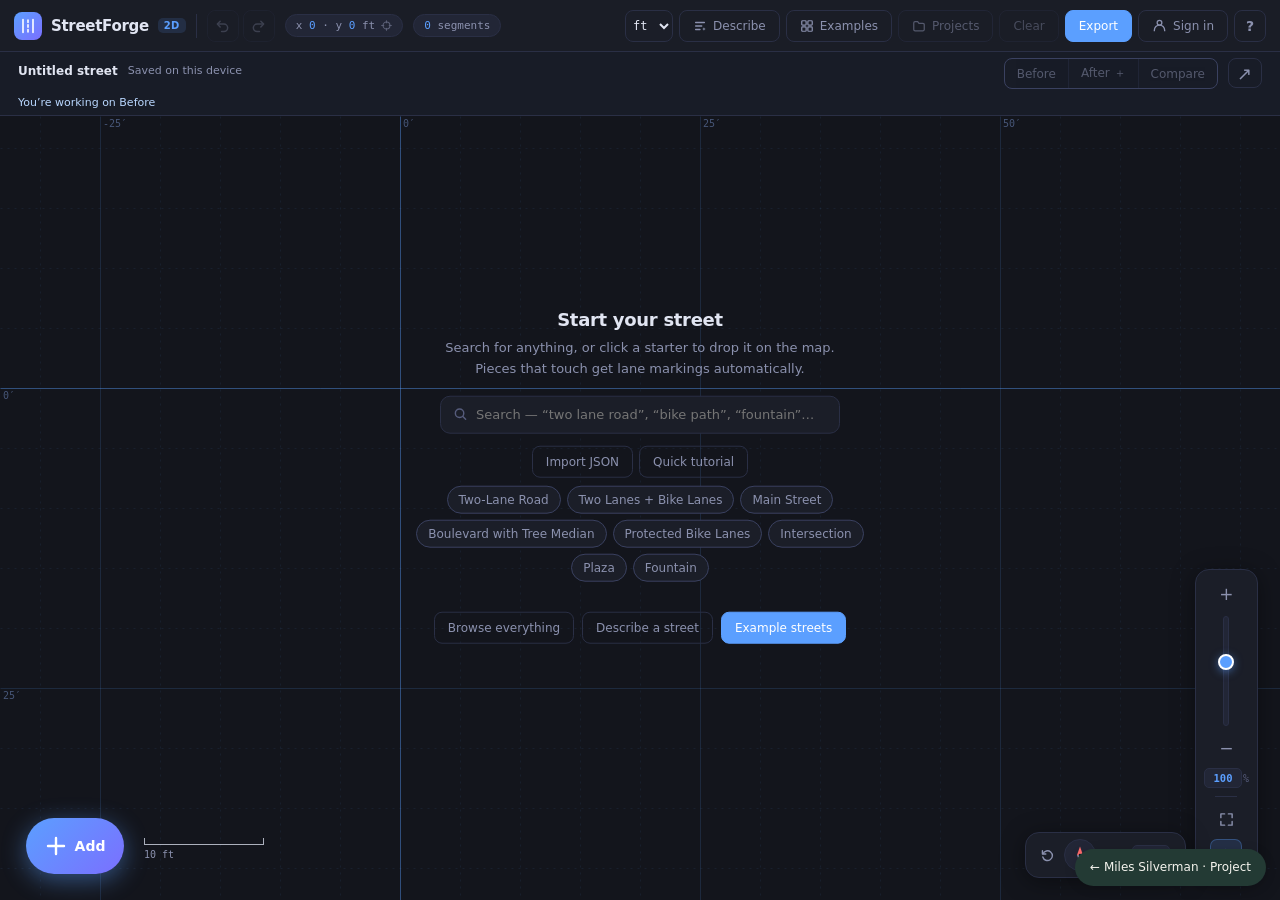
==== apps/streetforge/index.html @ 50bd8dd9 "Publish portfolio source with clubs, pipeline project and résumé numbers - Add Clubs & teams section" ====
<!DOCTYPE html>
<html lang="en">
<head><script>
(function(){
  var query=new URLSearchParams(location.search);
  var fromName=(window.name||'').split(':');
  var config=window.MILES_EMBED||{};
  config.kind='streetforge';
  config.mode=config.mode||(fromName[0]==='miles'&&fromName[2])||query.get('embed')||'app';
  config.preview=config.mode==='preview';
  config.active=!config.preview;
  window.MILES_EMBED=config;
  document.documentElement.classList.add('portfolio-'+config.mode,'portfolio-'+config.kind);
  document.documentElement.setAttribute('data-theme','light');
})();
</script>
<style>/* All rules apply only inside the authored project iframe. */
html.portfolio-preview,html.portfolio-preview body{height:100%;width:100%;overflow:hidden!important;margin:0!important;padding:0!important;scroll-behavior:auto}
html.portfolio-preview body{pointer-events:none;user-select:none}
html.portfolio-preview.portfolio-paused *,html.portfolio-preview.portfolio-paused *:before,html.portfolio-preview.portfolio-paused *:after{animation-play-state:paused!important;transition:none!important}
html.portfolio-preview *,html.portfolio-preview *:before,html.portfolio-preview *:after{cursor:default!important}

/* The original StreetForge canvas and its original scene renderer. */
html.portfolio-preview.portfolio-streetforge{--topbar:0px;--projectbar:0px}
html.portfolio-preview.portfolio-streetforge body>:not(#canvas):not(#portfolio-sf-tour):not(script):not(style):not(link){display:none!important}
html.portfolio-preview.portfolio-streetforge #canvas{position:fixed!important;inset:62px 0 32px!important;width:100%!important;height:calc(100% - 94px)!important;outline:0}
#portfolio-sf-tour{position:fixed;inset:0;z-index:2100;pointer-events:none;font-family:Inter,system-ui,sans-serif;color:#e7edff;text-align:left}
#portfolio-sf-tour [hidden]{display:none!important}
.sf-tour-header{position:absolute;top:0;left:0;right:0;height:36px;display:flex;align-items:center;justify-content:space-between;gap:8px;padding:0 11px;background:#1d2230;border-bottom:1px solid #384053}
.sf-tour-header strong{font-size:12px;letter-spacing:-.35px;white-space:nowrap}.sf-tour-header strong>span{font-size:9px;font-weight:400;color:#9ba9c3;margin-left:4px}
.sf-tour-header>div{display:flex;align-items:center;gap:6px}.sf-tour-header button{background:#2b3448;border:1px solid #4a5b78;border-radius:4px;padding:4px 8px;color:#e5eeff;font-size:9px;line-height:1.3}
.sf-tour-badge{font-size:7px;letter-spacing:.1em;color:#92a9ce;margin-left:3px}
.sf-tour-project{position:absolute;top:36px;left:0;right:0;height:26px;display:flex;gap:8px;align-items:center;padding:0 12px;background:#191e29;border-bottom:1px solid #30384b}
.sf-tour-project>span{font-size:7px;letter-spacing:.12em;color:#8694af}.sf-tour-project>button{padding:0;border:0;background:none;color:#d4e1f8;font-size:10px;line-height:1.4}
.sf-tour-dialog{position:absolute;top:50%;left:50%;transform:translate(-50%,-50%);display:flex;flex-direction:column;gap:7px;width:min(344px,calc(100% - 32px));padding:12px;border:1px solid #547fb9;background:#222a3a;border-radius:9px;box-shadow:0 9px 32px #0007}
.sf-tour-dialog>strong{font-size:12px;font-weight:600;line-height:1.4;color:#f0f4ff}
#portfolio-sf-tour #descText{display:block;width:100%;height:48px!important;min-height:0!important;max-height:48px;resize:none;overflow:hidden;box-sizing:border-box;font:10px/15px Inter,system-ui,sans-serif;background:#131a27;color:#e5efff;padding:6px 8px;margin:0;border:1px solid #607ca9;border-radius:5px;caret-color:#99c6ff}
#portfolio-sf-tour #descCanvas{display:block;width:100%;height:52px!important;min-height:0;margin:0;border:0;border-radius:4px}
.sf-tour-place{display:flex;justify-content:flex-end}
#portfolio-sf-tour #descPlace,.sf-tour-name>button{border:1px solid #99beff;background:#92baff;color:#111d31;font:600 10px/1.3 Inter,system-ui,sans-serif;border-radius:5px;padding:6px 11px;min-height:27px;margin:0;float:none}
.sf-tour-add{position:absolute;left:12px;top:74px;width:180px;padding:10px;border:1px solid #536788;border-radius:8px;background:#222a3a;box-shadow:0 9px 25px #0005;display:flex;flex-direction:column;gap:7px}
.sf-tour-add>span{font-size:8px;letter-spacing:.1em;color:#acbdd7;margin-bottom:2px}.sf-tour-add>button{display:flex;align-items:center;gap:9px;border:1px solid #445572;border-radius:5px;padding:8px;background:#2b3549;color:#e4edff;font:11px/1.4 Inter,system-ui,sans-serif;text-align:left}.sf-tour-add>button>span{font-size:17px;color:#a8d8b0}.sf-tour-add>button.chosen{border-color:#8ec1ff;background:#334c6b}
.sf-tour-name input{display:block;width:100%;padding:8px;background:#131a27;border:1px solid #789bc9;border-radius:5px;color:#e5efff;font:12px/1.4 Inter,system-ui,sans-serif}
.sf-tour-name>button{align-self:flex-end}
.sf-tour-footer{position:absolute;bottom:0;left:0;right:0;height:32px;display:flex;justify-content:space-between;align-items:center;gap:8px;padding:0 11px;border-top:1px solid #3b465b;background:#1c2330;color:#d3e5ff;font-size:9px;line-height:1.4}
.sf-tour-dots{display:flex;gap:4px;flex-shrink:0}.sf-tour-dots i{height:3px;width:11px;background:#45516a;border-radius:3px}.sf-tour-dots i.active{background:#91bbff}
.sf-tour-pointer{position:absolute;top:0;left:0;width:22px;height:27px;z-index:2200;will-change:transform;filter:drop-shadow(0 2px 2px #0005);transition:opacity .25s}.sf-tour-pointer svg{height:27px;width:22px;display:block;overflow:visible}.sf-tour-click{position:absolute;top:-10px;left:-10px;width:24px;height:24px;border:2px solid #b9d4ff;border-radius:50%;opacity:0}.sf-tour-pointer.is-clicking .sf-tour-click{animation:sf-tour-click .44s ease-out}
@keyframes sf-tour-click{0%{opacity:1;transform:scale(.25)}100%{opacity:0;transform:scale(1.5)}}
@media(max-width:330px){.sf-tour-header{padding-inline:8px}.sf-tour-header button{padding:4px 6px;font-size:8px}.sf-tour-dialog{padding:10px;gap:6px}.sf-tour-badge{font-size:6px}.sf-tour-footer{font-size:8px;padding-inline:8px}.sf-tour-dots i{width:8px}}

/* Show the authored Treety long section in preview and diagram modes. */
html.portfolio-preview.portfolio-treety body>header,html.portfolio-preview.portfolio-treety body>footer,
html.portfolio-diagram.portfolio-treety body>header,html.portfolio-diagram.portfolio-treety body>footer{display:none!important}
html.portfolio-preview.portfolio-treety main>section:not(#section),html.portfolio-diagram.portfolio-treety main>section:not(#section){display:none!important}
html.portfolio-preview.portfolio-treety #section>.wrap,html.portfolio-diagram.portfolio-treety #section>.wrap{padding:0!important;max-width:none;margin:0}
html.portfolio-preview.portfolio-treety #section,html.portfolio-diagram.portfolio-treety #section{border:0}
html.portfolio-preview.portfolio-treety #section>.wrap>.sec-head,html.portfolio-preview.portfolio-treety #section>.wrap>h2,
html.portfolio-diagram.portfolio-treety #section>.wrap>.sec-head,html.portfolio-diagram.portfolio-treety #section>.wrap>h2,
html.portfolio-preview.portfolio-treety .sim-under,html.portfolio-diagram.portfolio-treety .sim-under,
html.portfolio-preview.portfolio-treety #section>.wrap>details{display:none!important}
html.portfolio-preview.portfolio-treety main,html.portfolio-preview.portfolio-treety #section,html.portfolio-preview.portfolio-treety #section>.wrap,
html.portfolio-preview.portfolio-treety .sim,html.portfolio-preview.portfolio-treety .xs-grid,html.portfolio-preview.portfolio-treety .xs-fig{height:100%;width:100%}
html.portfolio-preview.portfolio-treety .sim{border:0;margin:0;background:#e2e6dd;display:grid;place-items:center}
html.portfolio-preview.portfolio-treety .sim>:not(.xs-grid),html.portfolio-preview.portfolio-treety .xs-panel{display:none!important}
html.portfolio-preview.portfolio-treety .xs-grid{display:block!important;border:0}
html.portfolio-preview.portfolio-treety .xs-fig{display:grid;place-items:center;overflow:hidden!important;border:0}
html.portfolio-preview.portfolio-treety #xsec{width:100%!important;height:100%!important;min-width:0!important;max-height:100%;display:block}
html.portfolio-diagram.portfolio-treety #section>.wrap{padding:18px!important}
html.portfolio-diagram.portfolio-treety .sim{margin:0}
@media(max-width:650px){html.portfolio-diagram.portfolio-treety #section>.wrap{padding:8px!important}}

/* Electric Island uses its actual outage state machine and SVG schematic. */
html.portfolio-preview.portfolio-electric-island body>.wrap{height:100%;width:100%;max-width:none;padding:0;display:block}
html.portfolio-preview.portfolio-electric-island .wrap>:not(#run){display:none!important}
html.portfolio-preview.portfolio-electric-island #run{display:block;height:100%}
html.portfolio-preview.portfolio-electric-island #run>.sechead{display:none!important}
html.portfolio-preview.portfolio-electric-island .story{height:100%;border:0;border-radius:0;padding:7px;background:#e2e8e6;display:grid;place-items:center}
html.portfolio-preview.portfolio-electric-island .story>:not(.schem){display:none!important}
html.portfolio-preview.portfolio-electric-island .schem{width:100%;height:100%;overflow:hidden!important;display:grid;place-items:center}
html.portfolio-preview.portfolio-electric-island #node{min-width:0!important;width:100%!important;height:100%!important;display:block}
html.portfolio-app.portfolio-electric-island .topbar,html.portfolio-app.portfolio-electric-model .nav{display:none}
html.portfolio-diagram.portfolio-electric-island .wrap{max-width:none;padding:20px;gap:0}
html.portfolio-diagram.portfolio-electric-island .wrap>:not(#run){display:none!important}
html.portfolio-diagram.portfolio-electric-island #run>.sechead{display:none}
html.portfolio-preview.portfolio-electric-model .app{grid-template-columns:1fr;grid-template-rows:1fr;height:100%}
html.portfolio-preview.portfolio-electric-model .app>.top,html.portfolio-preview.portfolio-electric-model .panel,
html.portfolio-preview.portfolio-electric-model .views,html.portfolio-preview.portfolio-electric-model .titleblock{display:none!important}
html.portfolio-preview.portfolio-electric-model .stage{grid-column:1;grid-row:1;height:100%}

/* A direct workspace URL still offers a route back to Miles' portfolio. */
.portfolio-return{display:block;position:fixed;right:14px;bottom:14px;z-index:9999;font:12px/1.4 system-ui,sans-serif;background:#233a34;color:#f5f4ee;padding:10px 15px;text-decoration:none;border-radius:24px;box-shadow:0 2px 12px #0002}
.portfolio-return:focus-visible{outline:3px solid #b4432c;outline-offset:3px}
@media(prefers-reduced-motion:reduce){html.portfolio-preview *{animation:none!important;transition:none!important}}
</style>

<meta charset="UTF-8">
<meta name="viewport" content="width=device-width, initial-scale=1.0, viewport-fit=cover">
<title>StreetForge 2D</title>



<style>
*,*::before,*::after{box-sizing:border-box;margin:0;padding:0}
:root{
  color-scheme:dark;
  --bg:#13151c;--panel:#1b1e28;--panel2:#222636;--panel3:#2a2f42;--border:#2a2f45;--border2:#3a4160;
  --accent:#5b9fff;--accent2:#7b6fff;--accent-soft:rgba(91,159,255,.14);
  --text:#e1e5f2;--text2:#8b91ae;--text3:#565c7c;
  --red:#e25656;--green:#44c470;--orange:#e89020;--yellow:#f0c331;
  --mono:'JetBrains Mono',ui-monospace,SFMono-Regular,Menlo,monospace;
  --sans:'Inter',system-ui,-apple-system,'Segoe UI',sans-serif;
  --topbar:52px;
}
html,body{width:100%;height:100%;overflow:hidden;font-family:var(--sans);background:var(--bg);color:var(--text);-webkit-font-smoothing:antialiased}
body{user-select:none;-webkit-user-select:none}
button,input,select{font-family:inherit}
input,textarea{user-select:text;-webkit-user-select:text}
input[type=number]{-moz-appearance:textfield}
input[type=number]::-webkit-outer-spin-button,input[type=number]::-webkit-inner-spin-button{-webkit-appearance:none;margin:0}
svg{display:block}

/* ── TOPBAR ── */
.topbar{position:fixed;top:0;left:0;right:0;height:var(--topbar);background:rgba(27,30,40,.97);border-bottom:1px solid var(--border);display:flex;align-items:center;padding:0 14px;gap:10px;z-index:200}
.logo{font-size:15px;font-weight:700;letter-spacing:-.3px;display:flex;align-items:center;gap:9px;white-space:nowrap}
.logo-mark{width:28px;height:28px;background:linear-gradient(135deg,var(--accent),var(--accent2));border-radius:8px;display:flex;align-items:center;justify-content:center;flex-shrink:0}
.logo-2d{font-size:10px;font-weight:700;color:var(--accent);background:var(--accent-soft);padding:2px 6px;border-radius:5px;letter-spacing:.3px}
.tsep{width:1px;height:24px;background:var(--border);flex-shrink:0}
.tgroup{display:flex;gap:4px}
.tinfo{font-size:11px;color:var(--text2);font-family:var(--mono);background:var(--panel2);padding:4px 10px;border-radius:20px;border:1px solid var(--border);white-space:nowrap}
.tinfo b{color:var(--accent);font-weight:500}
.tright{margin-left:auto;display:flex;gap:6px;align-items:center}
.tbtn{height:32px;padding:0 13px;border-radius:8px;font-size:12px;font-weight:500;cursor:pointer;border:1px solid var(--border);background:transparent;color:var(--text2);transition:background .12s,color .12s,border-color .12s;white-space:nowrap;display:flex;align-items:center;gap:6px}
.tbtn:hover{background:var(--panel2);color:var(--text);border-color:var(--border2)}
.tbtn.pri{background:var(--accent);border-color:var(--accent);color:#fff}
.tbtn.pri:hover{background:#4a8ef0;border-color:#4a8ef0}
.ibtn{width:32px;height:32px;border-radius:8px;border:1px solid var(--border);background:transparent;color:var(--text2);cursor:pointer;display:flex;align-items:center;justify-content:center;font-size:14px;font-weight:600;transition:background .12s,color .12s,opacity .12s;flex-shrink:0}
.ibtn:hover:not(:disabled){background:var(--panel2);color:var(--text)}
.ibtn:disabled{opacity:.3;cursor:default}
.ibtn.sm{width:30px;height:30px}
.ibtn.danger:hover{background:rgba(226,86,86,.15);color:var(--red);border-color:rgba(226,86,86,.45)}

/* ── CANVAS ── */
#canvas{position:fixed;top:var(--topbar);left:0;width:100vw;height:calc(100vh - var(--topbar));display:block;touch-action:none;cursor:grab;outline:none}

/* ── FAB ── */
.fab{position:fixed;bottom:26px;left:26px;width:56px;height:56px;background:linear-gradient(135deg,var(--accent),var(--accent2));border-radius:50%;border:none;cursor:pointer;display:flex;align-items:center;justify-content:center;color:#fff;box-shadow:0 6px 24px rgba(91,159,255,.45);transition:transform .15s,box-shadow .15s;z-index:400}
.fab:hover{transform:scale(1.07);box-shadow:0 10px 32px rgba(91,159,255,.6)}
.fab:active{transform:scale(.95)}

/* ── SCALE BAR ── */
.scalebar{position:fixed;left:100px;bottom:40px;z-index:300;display:flex;flex-direction:column;gap:4px;pointer-events:none}
.sb-bar{height:7px;border:1.5px solid rgba(225,229,242,.75);border-top:none;}
.sb-lbl{font-family:var(--mono);font-size:10px;color:var(--text2)}

/* ── HINT ── */
.hint{position:fixed;left:50%;bottom:26px;transform:translateX(-50%) translateY(8px);background:rgba(27,30,40,.96);border:1px solid var(--border2);color:var(--text);font-size:12px;padding:9px 16px;border-radius:24px;z-index:350;opacity:0;pointer-events:none;transition:opacity .15s,transform .15s;white-space:nowrap;box-shadow:0 8px 30px rgba(0,0,0,.4)}
.hint.show{opacity:1;transform:translateX(-50%)}
.pathbar{position:fixed;left:50%;bottom:70px;transform:translateX(-50%) translateY(8px);display:flex;align-items:center;gap:4px;background:rgba(27,30,40,.97);border:1px solid var(--border2);border-radius:14px;padding:5px 6px;z-index:351;opacity:0;pointer-events:none;transition:opacity .15s,transform .15s;box-shadow:0 8px 30px rgba(0,0,0,.4);font-size:12px;color:var(--text);max-width:calc(100vw - 24px);flex-wrap:wrap;justify-content:center}
.pathbar.show{opacity:1;transform:translateX(-50%);pointer-events:auto}
.pathbar button{background:var(--panel3);border:1px solid var(--border2);color:var(--text2);font:inherit;padding:4px 9px;border-radius:9px;cursor:pointer}
.pathbar button:hover{color:var(--text)}
.pathbar button.on{background:rgba(68,196,112,.18);border-color:rgba(68,196,112,.7);color:#bff0cf}
.pathbar button.pri{background:var(--accent);border-color:var(--accent);color:#fff}
.pathbar .pb-l{color:var(--text2);padding:0 4px 0 6px}
.pathbar .pb-v{min-width:34px;text-align:center;font-family:var(--mono)}
.pathbar .pb-sep{width:1px;height:18px;background:var(--border2);margin:0 4px}
@media (max-width:700px){ .pathbar{bottom:136px;left:8px;right:8px;transform:translateY(8px);font-size:11.5px;padding:4px;gap:3px;max-width:none} .pathbar.show{transform:none} .pathbar .pb-l,.pathbar .pb-sep{display:none} .pathbar button{padding:4px 7px} body.pathing .hint{display:none} }
.hint kbd,.help kbd,.ctx kbd{font-family:var(--mono);font-size:10.5px;background:var(--panel3);border:1px solid var(--border2);border-bottom-width:2px;border-radius:5px;padding:1px 5px;color:var(--text)}

/* ── TOAST ── */
.toast{position:fixed;left:50%;top:66px;transform:translateX(-50%) translateY(-6px);background:var(--panel3);border:1px solid var(--border2);color:var(--text);font-size:12.5px;padding:9px 16px;border-radius:10px;z-index:900;opacity:0;pointer-events:none;transition:opacity .18s,transform .18s;box-shadow:0 10px 30px rgba(0,0,0,.45)}
.toast.show{opacity:1;transform:translateX(-50%)}

/* ── EMPTY STATE ── */
.empty{position:fixed;left:50%;top:calc(50% + 26px);transform:translate(-50%,-50%);text-align:center;z-index:150;display:none;pointer-events:none}
.empty.show{display:block}
.empty h3{font-size:18px;font-weight:700;letter-spacing:-.3px;margin-bottom:8px}
.empty p{font-size:13px;color:var(--text2);line-height:1.6;margin-bottom:16px}
.empty .row{display:flex;gap:8px;justify-content:center;pointer-events:all}
.empty kbd{font-family:var(--mono);font-size:11px;background:var(--panel3);border:1px solid var(--border2);border-radius:5px;padding:1px 6px;color:var(--text)}

/* ── ZOOM CONTROL ── */
.zoom-ctrl{position:fixed;bottom:22px;right:22px;display:flex;flex-direction:column;align-items:center;gap:6px;z-index:300;background:var(--panel);border:1px solid var(--border);border-radius:14px;padding:10px 8px;box-shadow:0 4px 24px rgba(0,0,0,.4)}
.zbtn{width:32px;height:28px;border-radius:7px;border:1px solid transparent;background:transparent;color:var(--text2);font-size:17px;line-height:1;cursor:pointer;display:flex;align-items:center;justify-content:center;transition:background .12s,color .12s}
.zbtn:hover{background:var(--panel2);color:var(--text)}
.zbtn.accent{color:var(--accent);background:var(--accent-soft);border-color:rgba(91,159,255,.3)}
.zbtn.accent:hover{background:rgba(91,159,255,.24)}
.zoom-track{width:6px;height:110px;background:var(--panel2);border-radius:3px;border:1px solid var(--border);position:relative;cursor:pointer;margin:2px 0}
.zoom-thumb{position:absolute;left:50%;width:16px;height:16px;margin-left:-8px;background:var(--accent);border-radius:50%;border:2px solid #fff;box-shadow:0 2px 8px rgba(91,159,255,.5);cursor:grab;top:0}
.zoom-thumb:active{cursor:grabbing}
.zoom-pct{display:flex;align-items:center;gap:1px;font-family:var(--mono);font-size:10px;color:var(--text3)}
.zoom-pct input{width:38px;background:var(--panel2);border:1px solid var(--border);border-radius:5px;color:var(--accent);font-family:var(--mono);font-size:10.5px;font-weight:600;text-align:center;padding:3px 1px;outline:none}
.zoom-pct input:focus{border-color:var(--accent)}
.zsep{width:22px;height:1px;background:var(--border);margin:2px 0}
.rot-ctrl{position:fixed;bottom:22px;right:94px;display:flex;align-items:center;gap:2px;z-index:300;background:var(--panel);border:1px solid var(--border);border-radius:14px;padding:6px 8px;box-shadow:0 4px 24px rgba(0,0,0,.4)}
.rot-ctrl .zbtn{width:28px}
.rot-ctrl .zoom-pct{margin-left:4px}
.rot-ctrl .zbtn.compass{height:32px;border-radius:50%;width:32px;border-color:var(--border);background:var(--panel2);cursor:grab;touch-action:none}
.zbtn.compass:active{cursor:grabbing}
.zbtn.compass.turned{border-color:rgba(255,107,107,.55)}
#rotNeedle{transition:none}
.tinfo.pos{cursor:pointer;display:flex;align-items:center;gap:6px}
.tinfo.pos svg{opacity:.55}
.tinfo.pos:hover{border-color:rgba(91,159,255,.45);color:var(--text)}
.tinfo.pos:hover svg{opacity:1;color:var(--accent)}
.goto{position:fixed;top:calc(var(--topbar) + 8px);left:50%;transform:translateX(-50%);z-index:620;display:none;align-items:center;gap:8px;background:var(--panel);border:1px solid var(--border);border-radius:12px;padding:8px 8px 8px 12px;box-shadow:0 12px 40px rgba(0,0,0,.5);font-size:12px;color:var(--text2)}
.goto.show{display:flex}
.goto-t{font-weight:600;color:var(--text);white-space:nowrap}
.goto label{display:flex;align-items:center;gap:5px;font-family:var(--mono);font-size:11px}
.goto input{width:74px;background:var(--panel2);border:1px solid var(--border);border-radius:6px;color:var(--text);font-family:var(--mono);font-size:12px;padding:5px 7px;outline:none}
.goto input:focus{border-color:var(--accent)}
.goto-u{font-family:var(--mono);font-size:11px;color:var(--text3)}
.goto .tbtn{height:28px}

/* ── MODALS ── */
.modal-bg{position:fixed;inset:0;background:rgba(6,8,14,.72);display:flex;align-items:center;justify-content:center;z-index:1000;backdrop-filter:blur(8px);-webkit-backdrop-filter:blur(8px);opacity:0;pointer-events:none;transition:opacity .18s;padding:20px 12px}
.modal-bg.show{opacity:1;pointer-events:all}
.modal{background:var(--panel);border:1px solid var(--border);border-radius:20px;width:680px;max-width:100%;max-height:100%;display:flex;flex-direction:column;box-shadow:0 40px 100px rgba(0,0,0,.6);transform:translateY(12px);transition:transform .18s;overflow:hidden}
.modal-bg.show .modal{transform:translateY(0)}
.modal-head{display:flex;align-items:flex-start;justify-content:space-between;padding:22px 24px 4px}
.modal h2{font-size:20px;font-weight:700;letter-spacing:-.4px}
.modal-sub{font-size:12.5px;color:var(--text2);padding:0 24px 12px;line-height:1.55}
.modal-body{overflow-y:auto;padding:0 24px 8px;flex:1;min-height:0}
.search{display:flex;flex-shrink:0;align-items:center;gap:8px;margin:0 24px 12px;background:var(--panel2);border:1px solid var(--border);border-radius:10px;height:38px;padding:0 12px}
.search:focus-within{border-color:var(--accent)}
.search input{flex:1;min-width:0;background:transparent;border:none;outline:none;color:var(--text);font-size:13px}
.search svg{color:var(--text3);flex-shrink:0}
.cat{margin-bottom:14px}
.cat-name{font-size:10.5px;font-weight:600;letter-spacing:.8px;text-transform:uppercase;color:var(--text3);margin-bottom:7px}
.seg-grid{display:grid;grid-template-columns:repeat(auto-fill,minmax(104px,1fr));gap:7px}
.seg-opt{padding:8px 6px 7px;border-radius:11px;border:1.5px solid var(--border);cursor:pointer;display:flex;flex-direction:column;align-items:center;gap:6px;transition:border-color .12s,background .12s;background:transparent;color:inherit}
.seg-opt:hover{border-color:var(--border2);background:var(--panel2)}
.seg-opt.on{border-color:var(--accent);background:var(--accent-soft)}
.seg-opt canvas{border-radius:6px;display:block;background:#0e1016}
.seg-opt-name{font-size:11px;font-weight:500;text-align:center;color:var(--text2);line-height:1.25}
.seg-opt.on .seg-opt-name{color:var(--accent)}
.catnav{display:flex;flex-wrap:wrap;gap:5px;margin:-4px 24px 10px;flex-shrink:0}
@media (max-width:560px){ .catnav{flex-wrap:nowrap;overflow-x:auto;scrollbar-width:none;padding-bottom:2px} }
.catnav::-webkit-scrollbar{display:none}
.catnav.hide{display:none}
.catnav button{flex-shrink:0;height:24px;padding:0 9px;border-radius:12px;border:1px solid var(--border);background:transparent;color:var(--text2);font-size:11px;cursor:pointer;white-space:nowrap;font-family:inherit}
.catnav button:hover{color:var(--text);border-color:var(--border2)}
.catnav button.fav{color:var(--yellow)}
.seg-opt{position:relative}
.star{position:absolute;top:3px;right:3px;width:22px;height:22px;border-radius:7px;display:flex;align-items:center;justify-content:center;color:var(--text2);opacity:0;transition:opacity .12s,color .12s,background .12s;cursor:pointer;font-size:14px;line-height:1;background:rgba(14,16,22,.55)}
.star::before{content:'☆'}
.seg-opt:hover .star,.seg-opt.on .star,.seg-opt:focus-visible .star{opacity:1}
.star:hover{color:var(--yellow);background:rgba(14,16,22,.85)}
.star.on{opacity:1;color:var(--yellow)}
.star.on::before{content:'★'}
@media (hover:none){ .star{opacity:.85} }
.starhint{color:var(--yellow)}
#catStar .cat-name{color:var(--yellow)}
.favbar{position:fixed;left:30px;bottom:96px;display:none;flex-direction:column-reverse;gap:6px;z-index:390}
.favbar.show{display:flex}
.favbar button{height:34px;max-width:190px;border-radius:9px;border:1px solid var(--border2);background:rgba(27,30,40,.94);padding:2px 10px 2px 2px;cursor:pointer;box-shadow:0 4px 16px rgba(0,0,0,.45);display:flex;align-items:center;gap:8px;overflow:hidden;transition:border-color .12s;color:var(--text2);font-size:11.5px;font-weight:500;align-self:flex-start}
.favbar button:hover{border-color:var(--yellow);color:var(--text)}
.favbar button span{white-space:nowrap;overflow:hidden;text-overflow:ellipsis}
.favbar canvas{display:block;border-radius:7px;width:42px!important;height:28px!important;flex-shrink:0}
.empty .esearch{margin:0 auto 12px;width:400px;max-width:calc(100vw - 40px);pointer-events:all;background:var(--panel)}
.empty .chips{display:flex;flex-wrap:wrap;gap:6px;justify-content:center;width:520px;max-width:calc(100vw - 40px);margin:0 auto 16px;pointer-events:all}
.qchip{height:28px;padding:0 11px;border-radius:14px;border:1px solid var(--border2);background:var(--panel);color:var(--text2);font-size:12px;cursor:pointer;transition:color .12s,border-color .12s}
.qchip:hover{color:var(--text);border-color:var(--accent)}
.qchip.fav{color:var(--yellow)}
.ptext,.psel{width:100%;height:30px;background:var(--panel2);border:1px solid var(--border);border-radius:7px;color:var(--text);font-size:12.5px;padding:0 9px;outline:none;font-family:inherit}
.psel{cursor:pointer;padding:0 6px}
.ptext:focus,.psel:focus{border-color:var(--accent)}
.ptext::placeholder{color:var(--text3)}
.swatches.wrap{flex-wrap:wrap;gap:5px}
.sw.auto{background:linear-gradient(135deg,#5d6470 0 50%,#a65a42 50% 100%);position:relative}
.sw.auto::after{content:'A';position:absolute;inset:0;display:flex;align-items:center;justify-content:center;font-size:10px;font-weight:700;color:#fff;text-shadow:0 1px 2px #000}
.seg.chips button{padding:4px 8px;font-size:11px}
input:disabled{opacity:.55;cursor:not-allowed}
.no-results{font-size:13px;color:var(--text2);padding:20px 0 30px;text-align:center;display:none}
.trydesc{flex-shrink:0;height:26px;padding:0 10px;border-radius:7px;border:1px solid var(--border);background:transparent;color:var(--accent);font-size:11.5px;font-weight:500;cursor:pointer;white-space:nowrap;display:none}
.trydesc:hover{border-color:var(--accent)}
.search.has-q .trydesc{display:block}
.search.no-q .trydesc{background:var(--accent);border-color:var(--accent);color:#fff}
.no-results .trydesc{display:inline-block;margin-top:12px;height:32px;padding:0 16px;font-size:12.5px;background:var(--accent);border-color:var(--accent);color:#fff}
.modal-foot{border-top:1px solid var(--border);padding:14px 24px 18px;display:flex;gap:12px;align-items:flex-end;flex-wrap:wrap;background:rgba(19,21,28,.4)}
.mfield{display:flex;flex-direction:column;gap:6px}
.mlabel{font-size:10.5px;font-weight:600;letter-spacing:.7px;text-transform:uppercase;color:var(--text2)}
.inwrap{display:flex;align-items:center;background:var(--panel2);border:1px solid var(--border);border-radius:9px;height:38px;padding:0 10px;gap:6px;width:96px}
.inwrap:focus-within{border-color:var(--accent)}
.inwrap input{width:100%;min-width:0;background:transparent;border:none;outline:none;color:var(--text);font-family:var(--mono);font-size:13px}
.inwrap span{font-size:11px;color:var(--text3)}
.seg2{display:flex;background:var(--panel2);border:1px solid var(--border);border-radius:9px;padding:3px;height:38px}
.seg2 button{border:none;background:transparent;color:var(--text2);font-size:12px;font-weight:500;padding:0 11px;border-radius:6px;cursor:pointer;white-space:nowrap}
.seg2 button.on{background:var(--accent);color:#fff}
.mbtn{height:38px;padding:0 18px;font-size:13.5px;font-weight:600;border:none;border-radius:10px;cursor:pointer;transition:background .15s;margin-left:auto}
.mbtn.add{background:var(--accent);color:#fff}
.mbtn.add:hover{background:#4a8ef0}
.xbtn{width:30px;height:30px;border-radius:8px;border:none;background:transparent;color:var(--text2);font-size:20px;cursor:pointer;line-height:1}
.xbtn:hover{background:var(--panel2);color:var(--text)}

/* describe */
.modal.desc{width:780px}
.desc-body{display:flex;flex-direction:column;gap:10px;padding-bottom:14px}
#descText{width:100%;min-height:88px;resize:vertical;background:var(--panel2);border:1px solid var(--border);border-radius:12px;color:var(--text);font:13.5px/1.5 Inter,system-ui,sans-serif;padding:11px 13px;outline:none}
#descText:focus{border-color:var(--accent)}
.desc-ex{display:flex;gap:6px;flex-wrap:wrap}
.desc-prev{width:100%;height:210px;border-radius:12px;background:#0e1016;display:block}
.desc-sum{font-size:12px;color:var(--text2)}.desc-sum b{color:var(--text)}.desc-sum .ai{color:#c9b6ff}
.desc-strip{display:flex;flex-wrap:wrap;gap:5px;align-items:center}
.dpc{display:inline-flex;align-items:center;gap:6px;font-size:11.5px;color:var(--text);background:var(--panel2);border:1px solid var(--border);border-radius:8px;padding:3px 8px;white-space:nowrap}
.dpc i{width:10px;height:10px;border-radius:3px;display:inline-block;flex:none;border:1px solid rgba(255,255,255,.15)}
.dpc b{font-family:var(--mono);font-weight:500;color:var(--text2);font-size:11px}
.dpa{color:var(--text3);font-size:12px}
.desc-notes{font-size:12px;color:#f0c27a;line-height:1.55}
.desc-ai{font-size:12px;color:var(--text2);border-top:1px solid var(--border);padding-top:8px}
.desc-ai summary{cursor:pointer}
.desc-ai p{margin:8px 0 0;line-height:1.5}
.desc-ai-row{display:flex;gap:8px;margin-top:8px}
.desc-ai-row input{flex:1;height:32px;background:var(--panel2);border:1px solid var(--border);border-radius:8px;color:var(--text);padding:0 10px;font-family:var(--mono);font-size:12px;outline:none}
.desc-ai-row input:focus{border-color:var(--accent)}
#descPlace:disabled{opacity:.45;cursor:not-allowed}
/* examples */
.modal.ex{width:900px}
.chips{display:flex;gap:6px;flex-wrap:wrap;padding:0 24px 14px}
.chip{height:28px;padding:0 12px;border-radius:14px;border:1px solid var(--border);background:transparent;color:var(--text2);font-size:12px;font-weight:500;cursor:pointer}
.chip:hover{color:var(--text);border-color:var(--border2)}
.chip.on{background:var(--accent);border-color:var(--accent);color:#fff}
.ex-grid{display:grid;grid-template-columns:repeat(auto-fill,minmax(230px,1fr));gap:12px;padding-bottom:18px}
.ex-card{display:flex;flex-direction:column;gap:5px;text-align:left;background:var(--panel2);border:1.5px solid var(--border);border-radius:14px;padding:8px 8px 12px;cursor:pointer;color:inherit;transition:border-color .12s,transform .12s}
.ex-card:hover{border-color:var(--accent);transform:translateY(-1px)}
.ex-card canvas{width:100%;aspect-ratio:36/20;height:auto;border-radius:9px;display:block;background:#0e1016;margin-bottom:4px}
.ex-name{font-size:13.5px;font-weight:650;padding:0 4px;letter-spacing:-.1px}
.ex-desc{font-size:11.5px;color:var(--text2);line-height:1.45;padding:0 4px}

/* help */
.help{width:600px}
.help .modal-body{padding-bottom:20px}
.help table{width:100%;border-collapse:collapse}
.help td{padding:7px 0;font-size:12.5px;border-bottom:1px solid var(--border);vertical-align:top}
.help td:first-child{color:var(--text2);width:46%;padding-right:12px}
.help h4{font-size:10.5px;font-weight:600;letter-spacing:.8px;text-transform:uppercase;color:var(--text3);margin:14px 0 4px}
.help p{font-size:12.5px;color:var(--text2);line-height:1.6;margin-top:4px}

/* place-example dialog */
.modal.place{width:480px}
.place-body{display:flex;flex-direction:column;gap:8px;padding-bottom:20px}
.place-opt{display:flex;flex-direction:column;gap:3px;text-align:left;background:var(--panel2);border:1.5px solid var(--border);border-radius:12px;padding:11px 14px;color:var(--text);cursor:pointer;font-size:13px}
.place-opt:hover{border-color:var(--accent)}
.place-opt span{font-size:11.5px;color:var(--text2);line-height:1.4}
.place-opt.coords{cursor:default}
.place-opt.coords:hover{border-color:var(--border)}
.place-row{display:flex;gap:8px;align-items:center;margin-top:7px;flex-wrap:wrap}
.place-row .inwrap{width:110px;height:34px}
.place-row .mbtn{height:34px;margin-left:auto;padding:0 16px}
.place-opt.danger b{color:#f08080}
.place-note{font-size:11.5px;color:var(--text3);line-height:1.5;margin-top:2px}

/* ── CONTEXT MENU ── */
.ctx{position:fixed;z-index:1100;min-width:220px;background:var(--panel);border:1px solid var(--border2);border-radius:11px;padding:5px;box-shadow:0 16px 50px rgba(0,0,0,.55);display:none}
.ctx.show{display:block}
.ctx.fill-menu{width:280px;max-width:calc(100vw - 12px);max-height:calc(100dvh - 24px);overflow-y:auto}.ctx.fill-menu input{box-sizing:border-box;width:calc(100% - 12px);margin:6px;padding:9px;border:1px solid var(--border2);border-radius:7px;background:var(--panel2);color:var(--text);font:inherit;font-size:13px}.ctx.fill-menu #fillResults{max-height:50dvh;overflow-y:auto}
.ctx button{display:flex;width:100%;align-items:center;justify-content:space-between;gap:18px;padding:7px 10px;border:none;background:transparent;color:var(--text);font-size:12.5px;border-radius:7px;cursor:pointer;text-align:left}
.ctx button:hover{background:var(--panel2)}
.ctx button.danger{color:#f08080}
.ctx hr{border:none;border-top:1px solid var(--border);margin:4px 3px}
.ctxhead{font-size:11px;font-weight:600;letter-spacing:.04em;text-transform:uppercase;color:var(--text3);padding:6px 10px 4px}
.gapchip{position:fixed;z-index:1050;display:none;align-items:center;gap:6px;padding:7px 12px;border-radius:9px;border:1px solid rgba(68,196,112,.6);background:var(--panel);color:#bff0cf;font:600 12.5px Inter,system-ui,sans-serif;box-shadow:0 10px 30px rgba(0,0,0,.45);cursor:pointer}
.gapchip.show{display:flex}.gapchip:hover{background:var(--panel2)}

/* ── PROPERTIES POPOVER ── */
.popover{position:fixed;top:calc(var(--topbar) + 12px);right:12px;width:324px;max-width:calc(100vw - 24px);max-height:calc(100vh - var(--topbar) - 200px);overflow-y:auto;background:var(--panel);border:1px solid var(--border);border-radius:14px;padding:14px 14px 12px;box-shadow:0 16px 60px rgba(0,0,0,.55);z-index:500;display:none}
.popover.show{display:block}
.phead{display:flex;align-items:center;gap:6px;margin-bottom:13px}
.ptype{flex:1;min-width:0;height:30px;background:var(--panel2);color:var(--text);border:1px solid var(--border);border-radius:8px;padding:0 8px;font-size:13px;font-weight:600;outline:none;cursor:pointer}
.ptype:focus{border-color:var(--accent)}
.ptitle{flex:1;font-size:14px;font-weight:700}
.pinfo{font-size:11.5px;color:var(--text2);margin:-6px 0 12px;font-family:var(--mono)}
.prow{display:grid;grid-template-columns:80px 1fr;gap:8px;align-items:center;margin-bottom:9px}
.plabel{font-size:11px;color:var(--text2);font-weight:500}
.seg{display:flex;flex-wrap:wrap;gap:4px}
.seg button{padding:5px 9px;font-size:11.5px;border-radius:7px;border:1px solid var(--border);background:var(--panel2);color:var(--text2);cursor:pointer;white-space:nowrap;transition:color .1s,border-color .1s}
.seg button:hover:not(.on){color:var(--text);border-color:var(--border2)}
.seg button.on{background:var(--accent);border-color:var(--accent);color:#fff}
.seg.arrows button{font-size:15px;padding:2px 15px;line-height:1.35}
.nums{display:flex;gap:6px}
.numf{display:flex;align-items:center;gap:5px;background:var(--panel2);border:1px solid var(--border);border-radius:7px;padding:0 8px;height:30px;flex:1;min-width:0}
.numf span{font-size:10px;color:var(--text3);font-weight:700;white-space:nowrap}
.numf input{width:100%;min-width:0;background:transparent;border:none;outline:none;color:var(--text);font-family:var(--mono);font-size:12px}
.numf em{font-style:normal;font-size:10px;color:var(--text3)}
.numf:focus-within{border-color:var(--accent)}
.swatches{display:flex;gap:6px;align-items:center}
.sw{width:22px;height:22px;border-radius:6px;cursor:pointer;border:2px solid transparent;transition:transform .1s}
.sw.on{border-color:#fff;transform:scale(1.12)}
.pnote{font-size:10.5px;color:var(--text3);margin:-3px 0 10px 88px;line-height:1.45}
.pnote.full{margin-left:0}
.psec{font-size:10px;font-weight:600;letter-spacing:.8px;text-transform:uppercase;color:var(--text3);margin:14px 0 8px;padding-top:12px;border-top:1px solid var(--border)}
.btnrow{display:flex;gap:6px;margin-bottom:6px}
.wide-btn{flex:1;width:100%;min-height:32px;border-radius:8px;border:1px solid rgba(91,159,255,.4);background:var(--accent-soft);color:var(--accent);font-size:12px;font-weight:600;cursor:pointer;padding:6px 10px}
.wide-btn:hover{background:rgba(91,159,255,.24)}
.wide-btn.alt{background:transparent;color:var(--text2);border-color:var(--border)}
.wide-btn.alt:hover{color:var(--text);border-color:var(--border2);background:var(--panel2)}
.pfoot{display:flex;gap:6px;margin-top:12px;padding-top:12px;border-top:1px solid var(--border)}
.pfoot button{flex:1;height:30px;font-size:11.5px;border-radius:7px;border:1px solid var(--border);background:transparent;color:var(--text2);cursor:pointer;white-space:nowrap}
.pfoot button:hover{background:var(--panel2);color:var(--text)}
.bxgrid{display:grid;grid-template-columns:62px 1fr auto;gap:6px 8px;align-items:center;margin:2px 0 8px}
.bxlab{font-size:11.5px;color:var(--text2);display:flex;align-items:center;gap:6px}
.bxlab i{width:6px;height:6px;border-radius:50%;background:var(--border)}
.bxlab i.on{background:#3fae6e;box-shadow:0 0 0 2px rgba(63,174,110,.2)}
.seg.sm button{padding:0 8px;height:24px;font-size:11px}
.seg.wrap2{flex-wrap:wrap}
.seg.wrap2 button{flex:1 1 45%}
.seg button.dim:not(.on){opacity:.75}
.seg button.on.dim{opacity:.6}
.stepper{display:flex;align-items:center;border:1px solid var(--border);border-radius:7px;overflow:hidden;height:24px}
.stepper button{width:22px;height:100%;border:0;background:transparent;color:var(--text2);cursor:pointer;font-size:13px}
.stepper button:hover:not(:disabled){background:var(--panel2);color:var(--text)}
.stepper button:disabled{opacity:.35;cursor:default}
.stepper span{min-width:34px;text-align:center;font-family:var(--mono);font-size:10.5px;color:var(--text)}
.pnote a{color:var(--accent);text-decoration:none}
.turnb{display:flex;gap:4px;align-items:center;flex-wrap:wrap}
.nums .turnb{flex:0 0 auto}
.turnb button{padding:0 8px}
.angv{font-family:var(--mono);font-size:11px;color:var(--text);margin-right:4px;min-width:36px}
.pfoot button.on{color:var(--accent);border-color:rgba(91,159,255,.4);background:var(--accent-soft)}

.unit-select{height:32px;width:48px;padding:0 3px;border:1px solid var(--border);border-radius:8px;background:var(--panel);color:var(--text);font:12px var(--mono);cursor:pointer;flex-shrink:0}
@media(max-width:360px){.unit-select{width:40px;padding:0 1px;font-size:11px}.topbar .tright{gap:3px}}
.only-sm{display:none}
@media (max-width:900px){ .tinfo.pos{display:none} }
@media (max-width:760px){ .tinfo{display:none} .tbtn .lbl{display:none} .tbtn .only-sm{display:block} .tbtn{padding:0 10px} .logo .txt,.logo-2d{display:none} }
@media (max-width:560px){ .favbar{display:none!important} #btnClear{display:none} .scalebar{display:none} .zoom-track,.zsep,#zIn,#zOut,#rotL,#rotR{display:none} .popover{max-height:45vh} .goto input{width:58px} }

/* Keep the original layout; make active tools clear and every screen usable. */
button:focus-visible,[role=button]:focus-visible{outline:2px solid var(--accent);outline-offset:3px}
button:disabled{opacity:.4;cursor:not-allowed}
.modal-bg:not(.show){visibility:hidden}
.tool-status{position:fixed;top:calc(var(--topbar) + 10px);left:50%;transform:translateX(-50%);z-index:410;display:flex;align-items:center;gap:10px;max-width:calc(100vw - 24px);padding:6px 8px 6px 12px;border:1px solid var(--border2);border-radius:12px;background:var(--panel);font-size:12px;box-shadow:0 8px 24px #0005}
.draft-recovery{position:fixed;left:12px;right:12px;top:calc(var(--topbar) + 10px);z-index:420;display:flex;flex-wrap:wrap;align-items:center;gap:8px;padding:10px 12px;background:var(--panel);border:1px solid #c89b4a;border-radius:10px;font-size:12px;box-shadow:0 8px 24px #0005}.draft-recovery[hidden]{display:none}.draft-recovery span{flex:1 1 260px}.draft-recovery button{height:30px;white-space:nowrap}
.tool-status[hidden]{display:none}.tool-status span{overflow:hidden;text-overflow:ellipsis;white-space:nowrap}.tool-status button{height:28px}
.toast{max-width:calc(100vw - 24px);text-align:center;line-height:1.5}
.hint{max-width:calc(100vw - 24px);white-space:normal;text-align:center;line-height:1.6}
/* Keep the familiar tools visible and readable on touch screens. */
.fab{width:auto;min-width:98px;border-radius:28px;padding:0 18px;gap:8px;font:600 14px var(--sans)}
.scalebar{left:144px}
.desktop-help{display:inline}.touch-help{display:none}
.sw{padding:0;cursor:pointer;font:inherit;flex-shrink:0}
@media(pointer:coarse){.desktop-help{display:none}.touch-help{display:inline}.star{opacity:1}.xbtn{min-width:40px;min-height:40px}.seg button{min-height:34px}.catnav button{min-height:32px}.qchip,.chip{min-height:34px}.sw{min-width:30px;min-height:30px}}
@media(max-width:560px){.fab{bottom:20px;left:14px;height:48px;min-width:90px}.zoom-ctrl{bottom:18px;right:12px;padding:6px}.rot-ctrl{bottom:18px;right:82px}.modal-head{padding:16px 16px 6px}.modal-sub{padding:0 16px 12px}.modal-body{padding-left:16px;padding-right:16px}.search{margin-left:16px;margin-right:16px}.catnav{margin-left:16px;margin-right:16px}.modal-foot{padding:12px 16px;gap:10px}.seg-grid{grid-template-columns:repeat(auto-fill,minmax(90px,1fr))}.empty .chips{max-width:100%}.tool-status span{max-width:calc(100vw - 110px)}}
@media(prefers-reduced-motion:reduce){*,*::before,*::after{transition:none!important;scroll-behavior:auto!important}}
@media(max-width:560px){.desc-ex{flex-wrap:nowrap;overflow-x:auto;max-width:100%;padding-bottom:5px;flex-shrink:0}.desc-ex .chip{flex-shrink:0}}
@media(max-width:1200px){.tinfo.pos{display:none}}
@media(max-width:1020px){.tinfo{display:none}}
@media(max-width:920px){.tbtn .lbl{display:none}.tbtn .only-sm{display:block}}
@media(max-width:560px){.topbar{gap:5px;padding:0 8px}.tright{gap:4px}.topbar .logo,.topbar>.tsep{display:none}.tbtn{padding:0 8px}.tool-status{font-size:11px}.empty{width:100%;max-height:calc(100dvh - 180px);overflow-y:auto;padding:0 12px}.empty .row{flex-wrap:wrap}.modal-bg{padding:10px 8px}.modal{max-height:calc(100dvh - 20px)}.modal-foot .mbtn{flex:1 1 100%;margin-left:0}.popover{left:10px;right:10px;top:auto;bottom:110px;width:auto;max-height:40dvh}.hint{display:none}}
@media(max-width:360px){.topbar .tbtn{padding:0 6px}.topbar .ibtn{width:28px}}
/* Accounts and projects surround the original editor. */
:root{--muted:var(--text2);--projectbar:44px;--editor-top:calc(var(--topbar) + var(--projectbar))}
[hidden]{display:none!important}
#canvas{top:var(--editor-top);height:calc(100dvh - var(--editor-top))}
.project-strip{position:fixed;top:var(--topbar);left:0;right:0;height:var(--projectbar);z-index:32;display:flex;align-items:center;gap:10px;padding:0 18px;background:#181c27;border-bottom:1px solid var(--border);font-size:12px}
.project-title{max-width:230px;min-width:70px;overflow:hidden;text-overflow:ellipsis;white-space:nowrap;border:0;background:none;color:var(--text);font:600 12px var(--sans);text-align:left;cursor:pointer;padding:6px 0}
.save-state{border:0;background:none;color:var(--muted);font:11px var(--sans);cursor:pointer;text-align:left;white-space:nowrap;margin-right:auto;padding:6px 0}.save-state[data-state=error],.save-state[data-state=conflict]{color:#ffc879}.save-state[data-state=cloud]{color:#8fd8b2}
.scenario-tabs{display:flex;border:1px solid var(--border2);border-radius:8px;overflow:hidden;flex-shrink:0}.scenario-tabs button{border:0;border-right:1px solid var(--border);background:none;color:var(--muted);height:29px;padding:0 12px;font:500 12px var(--sans);cursor:pointer}.scenario-tabs button:last-child{border:0}.scenario-tabs button[aria-pressed=true]{background:#30496e;color:#dceaff}.scenario-tabs button:disabled{opacity:.45;cursor:default}.project-share{height:30px;min-width:34px;padding:0 8px;font-size:18px}
.workspace-notice{position:fixed;z-index:410;top:calc(var(--editor-top) + 10px);left:50%;transform:translateX(-50%);max-width:calc(100vw - 24px);width:max-content;display:flex;align-items:center;gap:8px;flex-wrap:wrap;padding:10px 12px;border:1px solid #a77c3c;border-radius:10px;background:var(--panel);box-shadow:0 8px 24px #0005;font-size:12px}.workspace-notice span{max-width:560px}.workspace-notice button{height:30px}
.readonly-pan{position:fixed;top:var(--editor-top);left:0;right:0;bottom:0;z-index:5;cursor:grab;touch-action:none;outline:0}.readonly-pan:active{cursor:grabbing}.sf-readonly #fab,.sf-readonly #favBar,.sf-readonly #empty,.sf-readonly #popover,.sf-readonly #btnClear,.sf-readonly #btnDescribe,.sf-readonly #btnExamples,.sf-readonly #undoBtn,.sf-readonly #redoBtn{display:none!important}.sf-readonly .project-title{cursor:default}.sf-loading #canvas,.sf-loading #fab{pointer-events:none}
.popover{top:calc(var(--editor-top) + 12px)}.tool-status,.draft-recovery{top:calc(var(--editor-top) + 10px)}
.projects-modal{width:900px;max-width:100%}.account-modal{width:470px;max-width:100%}.compare-modal{width:1160px;max-width:100%}
.project-toolbar{display:flex;align-items:end;gap:8px;flex-wrap:wrap;padding:8px 24px 16px}.project-search{display:flex;flex-direction:column;gap:5px;font-size:11px;color:var(--muted);margin-left:auto}.project-search input{width:220px}.project-list{display:grid;grid-template-columns:repeat(auto-fill,minmax(225px,1fr));gap:14px;min-height:120px;padding-bottom:8px}.project-card{display:flex;flex-direction:column;border:1px solid var(--border2);background:#191d29;border-radius:12px;overflow:hidden}.project-card.current{border-color:#5b9fff}.project-cover{padding:0;background:#11151f;border:0;cursor:pointer;aspect-ratio:16/9;overflow:hidden;display:flex;align-items:center;justify-content:center;color:var(--muted);font:12px var(--sans)}.project-cover img{width:100%;height:100%;object-fit:cover}.project-card h3{font-size:14px;margin:12px 12px 4px;overflow:hidden;text-overflow:ellipsis;white-space:nowrap}.project-card p{font-size:11px;color:var(--muted);margin:0 12px 10px;line-height:1.6}.project-card-actions{display:flex;gap:6px;flex-wrap:wrap;padding:0 12px 12px}.project-card-actions button{font-size:11px;height:29px;padding:0 8px}.project-empty{grid-column:1/-1;padding:25px 8px;text-align:center;color:var(--muted);font-size:13px;line-height:1.8}.project-footer{justify-content:space-between;font-size:11px;color:var(--muted)}.project-footer span{flex:1 1 220px}
.sf-form{display:flex;flex-direction:column;gap:16px}.sf-form label{display:flex;flex-direction:column;gap:7px;font-size:12px;color:var(--muted)}.sf-form input,.sf-form select,.project-search input{box-sizing:border-box;min-width:0;max-width:100%;border:1px solid var(--border2);border-radius:8px;background:#242939;color:var(--text);padding:11px 12px;font:13px var(--sans);outline:none}.sf-form input:focus,.sf-form select:focus,.project-search input:focus{border-color:#5b9fff;box-shadow:0 0 0 2px #5b9fff22}.sf-form button[type=submit]{justify-content:center;margin:0}.sf-muted{font-size:12px;color:var(--muted);line-height:1.7;margin:0 0 16px}.sf-form .sf-muted{margin:0}.sf-message{padding:10px 12px;margin:12px 0;border:1px solid #47617e;background:#25364a;border-radius:8px;line-height:1.65;font-size:12px;color:#d4e6fa}.sf-message.error{border-color:#96634b;background:#3b2d28;color:#ffd9ba}.account-links{display:flex;flex-wrap:wrap;gap:10px;margin:18px 0}.text-btn{padding:0;background:none;border:0;color:#9dc7ff;font:12px var(--sans);cursor:pointer}.cloud-setup{border-top:1px solid var(--border);padding-top:14px;margin-top:22px;font-size:12px}.cloud-setup summary{cursor:pointer;color:var(--muted);margin-bottom:14px}.cloud-setup .sf-form{gap:12px}
.compare-tools{display:flex;align-items:center;gap:10px;flex-wrap:wrap;padding:0 24px 16px}.compare-tools label{display:flex;align-items:center;gap:10px;font-size:12px;color:var(--muted)}.compare-tools input{width:150px;accent-color:#5b9fff}.compare-body{display:grid;grid-template-columns:1fr 1fr;gap:12px}.compare-body figure{margin:0;min-width:0;background:#11151f;border:1px solid var(--border2);border-radius:10px;overflow:hidden}.compare-body figcaption{padding:10px 12px;font-size:12px;font-weight:600}.compare-body canvas{display:block;width:100%;height:min(52dvh,450px);touch-action:none;cursor:grab}.compare-body canvas:active{cursor:grabbing}
button:focus-visible,summary:focus-visible{outline:2px solid #9ac5ff;outline-offset:3px}
@media(max-width:1100px){.project-title{max-width:180px}.topbar .logo .txt{display:none}.topbar .logo{gap:6px}.topbar .tinfo{display:none}}
@media(max-width:560px){.project-strip{gap:6px;padding:0 8px}.project-title{max-width:100px;min-width:40px;flex:1;font-size:11px}.save-state{width:10px;overflow:hidden;font-size:0;flex-shrink:0;margin:0}.save-state:before{content:'●';font-size:10px;color:#a5aec4}.save-state[data-state=cloud]:before{color:#8fd8b2}.save-state[data-state=error]:before,.save-state[data-state=conflict]:before{color:#ffc879}.scenario-tabs button{font-size:11px;padding:0 8px}.project-share{min-width:28px;padding:0 5px}.project-toolbar{padding:6px 16px 14px}.project-search{margin:0;flex:1 1 100%}.project-search input{width:100%}.project-list{grid-template-columns:1fr}.project-cover{max-height:150px}.compare-body{gap:6px}.compare-body figcaption{padding:8px;font-size:11px}.compare-body canvas{height:42dvh}.compare-tools{padding:0 16px 12px;gap:8px}.compare-tools input{width:100px}.popover{top:auto;bottom:110px}.sf-form input{font-size:16px}.project-strip .project-title{padding:8px 0}.topbar .tbtn{min-width:28px}.workspace-notice{width:calc(100vw - 24px)} }

.sf-loading .project-strip button,.sf-loading .topbar .tright{pointer-events:none;opacity:.6}
:root{--projectbar:64px}
.project-strip{align-items:flex-start;padding-top:6px}
.scene-working{position:absolute;left:18px;bottom:6px;font-size:11px;font-weight:500;color:#b9d7ff;white-space:nowrap}
.auth-locked{opacity:.52;background:transparent!important;color:var(--text2)!important;border-color:var(--border)!important}
.auth-locked:hover,.auth-locked:focus-visible{opacity:.85}
@media(max-width:560px){.scene-working{left:8px}.project-strip{padding-top:6px}.project-title{max-width:86px}.scenario-tabs button{padding-left:6px;padding-right:6px}}
.toast{top:calc(var(--editor-top) + 12px)}

.empty-import{display:flex;justify-content:center;margin:12px 0 8px;pointer-events:auto}

/* Tutorial, Describe guidance and reusable feature templates. */
[hidden]{display:none!important}
.intro-card{padding:13px;border:1px solid rgba(91,159,255,.5);border-radius:12px;background:var(--accent-soft);font-size:12.5px;line-height:1.6}
.intro-card p{margin:6px 0 10px;color:var(--text2)}
.intro-card code{font-family:var(--mono);font-size:11px;color:var(--text);overflow-wrap:anywhere}
.intro-card .tbtn{display:inline-flex;margin:0 6px 2px 0}
.desc-mode{display:flex;flex-wrap:wrap;align-items:center;gap:6px}
.desc-mode .tbtn{margin-left:auto;font-size:11px;height:28px}
.desc-feedback{font-size:12px;line-height:1.55;padding:10px 12px;border-radius:10px;background:rgba(232,144,32,.09);border:1px solid rgba(232,144,32,.3);color:var(--text)}
.desc-feedback b{color:#f3c478}
.pdetails{border:1px solid var(--border);border-radius:10px;padding:8px 10px;margin:6px 0 10px}
.pdetails summary{font-size:12px;color:var(--text2);cursor:pointer}
.pdetails[open] summary{margin-bottom:8px}
.pdetails .prow{padding-left:0}
.tutorial{width:640px}
.tutorial-nav{display:flex;flex-wrap:wrap;gap:5px;margin-bottom:16px}
.tutorial-nav .chip{font-size:11px;height:27px}
.tutorial-content{font-size:13px;line-height:1.7;color:var(--text2);min-height:210px}
.tutorial-content h3{font-size:19px;color:var(--text);margin-bottom:10px;letter-spacing:-.25px}
.tutorial-content p{margin:0 0 12px}
.tutorial-content b{color:var(--text)}
.tutorial-content code{display:block;padding:12px;background:var(--panel2);border:1px solid var(--border);border-radius:10px;white-space:pre-wrap;overflow-wrap:anywhere;font:12px/1.7 var(--mono);color:var(--text);margin:10px 0}
.tutorial-progress{font-size:12px;color:var(--text2);margin-right:auto}
.tutorial .modal-foot{align-items:center;gap:8px}
.tutorial .modal-foot .mbtn{margin-left:0}
.custom-form{display:grid;grid-template-columns:1fr 1fr;gap:12px;padding-bottom:18px}
.custom-form label{display:flex;flex-direction:column;gap:6px;font-size:12px;color:var(--text2)}
.custom-form .full{grid-column:1/-1}
.custom-form input,.custom-form select{height:36px}
.custom-preview{width:100%;height:150px;background:#0e1016;border-radius:10px}
.custom-list{display:flex;flex-direction:column;gap:7px;margin-top:10px}
.custom-row{display:flex;align-items:center;gap:7px;min-width:0}
.custom-row .tbtn:first-child{flex:1;overflow:hidden;text-overflow:ellipsis}
.custom-row .ibtn{font-size:12px}
.empty-import{flex-wrap:wrap;gap:6px}
@media(max-width:560px){.tutorial-nav{gap:4px}.tutorial-content{min-height:0;font-size:12.5px}.tutorial .modal-foot{padding:10px 14px}.desc-mode .tbtn{margin-left:0}.custom-form{gap:9px}.desc-prev{height:170px}}


/* The moving coach never intercepts clicks on the editor or its spotlight. */
.tour-intro{width:460px}.tour-intro-copy{font-size:13px;line-height:1.65;color:var(--text2);margin:12px 0}
#walkthrough{position:fixed;inset:0;z-index:1600;pointer-events:none}
#walkRing{position:fixed;border:2px solid #80b5ff;border-radius:10px;box-shadow:0 0 0 9999px rgba(4,8,18,.17),0 0 20px rgba(91,159,255,.28);pointer-events:none;transition:left .18s,top .18s,width .18s,height .18s}
#walkArrow{position:fixed;inset:0;width:100%;height:100%;overflow:visible;pointer-events:none}
#walkCard{position:fixed;width:292px;max-width:calc(100vw - 16px);padding:12px 14px;background:rgba(27,30,40,.99);border:1px solid #5b9fff;border-radius:13px;box-shadow:0 12px 40px rgba(0,0,0,.5);pointer-events:auto;transition:left .18s,top .18s;font-size:12.5px;line-height:1.5}
.walk-top{display:flex;justify-content:space-between;gap:8px;align-items:center;margin-bottom:5px;color:#a8cfff;font-size:10.5px}
#walkEnd{background:transparent;border:0;color:var(--text2);font:inherit;cursor:pointer;padding:3px}
#walkCard h3{font-size:15px;margin:0 0 5px;color:var(--text)}#walkText{color:var(--text2);margin:0}
#walkSample{display:block;margin:7px 0;padding:7px 9px;border-radius:7px;border:1px solid var(--border2);background:var(--panel2);font:11px/1.5 var(--mono);user-select:text;-webkit-user-select:text;overflow-wrap:anywhere;color:var(--text)}
#walkStatus{font-size:11px;color:var(--text2);margin-top:7px;min-height:16px}#walkStatus.done{color:#8ae4ab}
.walk-actions{display:flex;flex-wrap:wrap;gap:6px;align-items:center;margin-top:8px}.walk-actions .tbtn{height:29px;padding:0 10px;font-size:11px}.walk-actions .tbtn:disabled{opacity:.35;cursor:default}.walk-actions #walkNext{margin-left:auto}
.walk-dot{position:fixed;display:grid;place-items:center;width:28px;height:28px;margin:-14px 0 0 -14px;background:rgba(23,43,73,.85);border:2px solid #8fc1ff;color:#fff;border-radius:50%;font:600 11px var(--sans);box-shadow:0 0 0 5px rgba(91,159,255,.13);pointer-events:none}
.walk-dot.current{border-color:#fff;box-shadow:0 0 0 7px rgba(91,159,255,.2)}
.walk-dot-label{position:absolute;top:32px;left:50%;transform:translateX(-50%);padding:3px 7px;border-radius:5px;background:#1b2333;border:1px solid #5b9fff;color:#d8eaff;white-space:nowrap;font:10px/1.3 var(--sans)}
#walkResume{position:fixed;left:18px;top:calc(var(--topbar) + var(--projectbar) + 10px);z-index:510;background:var(--panel);border-color:var(--accent);color:var(--accent)}
@media(max-width:560px){#walkCard{width:288px;padding:9px 11px;font-size:12px}#walkCard h3{font-size:14px}.walk-top{font-size:10px}.walk-actions .tbtn{height:28px;padding:0 8px}#walkSample{font-size:10px;padding:5px 7px}#walkStatus{margin-top:4px}.tour-intro .modal-foot{gap:8px}}
@media(prefers-reduced-motion:reduce){#walkRing,#walkCard{transition:none}}
</style>
</head>
<body>

<!-- TOPBAR -->
<header class="topbar">
  <div class="logo">
    <div class="logo-mark"><svg width="16" height="16" viewBox="0 0 16 16" fill="none"><path d="M3 1.5v13M13 1.5v13" stroke="#fff" stroke-width="1.6" stroke-linecap="round"/><path d="M8 2v2.5M8 6.75v2.5M8 11.5V14" stroke="#fff" stroke-width="1.6" stroke-linecap="round"/></svg></div>
    <span class="txt">StreetForge</span><span class="logo-2d">2D</span>
  </div>
  <div class="tsep"></div>
  <div class="tgroup">
    <button class="ibtn" id="undoBtn" title="Undo" disabled><svg width="15" height="15" viewBox="0 0 16 16" fill="none"><path d="M5.5 3.5 2.5 6.5l3 3" stroke="currentColor" stroke-width="1.6" stroke-linecap="round" stroke-linejoin="round"/><path d="M3 6.5h6.5a4 4 0 0 1 0 8H7" stroke="currentColor" stroke-width="1.6" stroke-linecap="round"/></svg></button>
    <button class="ibtn" id="redoBtn" title="Redo" disabled><svg width="15" height="15" viewBox="0 0 16 16" fill="none"><path d="m10.5 3.5 3 3-3 3" stroke="currentColor" stroke-width="1.6" stroke-linecap="round" stroke-linejoin="round"/><path d="M13 6.5H6.5a4 4 0 0 0 0 8H9" stroke="currentColor" stroke-width="1.6" stroke-linecap="round"/></svg></button>
  </div>
  <div class="tinfo pos" id="tPos" role="button" tabindex="0" title="Go to a coordinate (G)"><span id="tPosTxt">x <b>0</b> · y <b>0</b> ft</span><svg width="11" height="11" viewBox="0 0 16 16" fill="none"><circle cx="8" cy="8" r="5" stroke="currentColor" stroke-width="1.6"/><path d="M8 1v3M8 12v3M1 8h3M12 8h3" stroke="currentColor" stroke-width="1.6" stroke-linecap="round"/></svg></div>
  <div class="tinfo" id="tCount"><b>0</b> segments</div>
  <div class="tright">
    <select id="unitSelect" class="unit-select" aria-label="Measurement units" title="Measurement units"><option value="ft">ft</option><option value="m">m</option><option value="in">in</option></select>
    <button class="tbtn" id="btnDescribe" title="Describe a street in words (D)"><svg width="14" height="14" viewBox="0 0 16 16" fill="none"><path d="M3 4h10M3 8h7M3 12h5" stroke="currentColor" stroke-width="1.5" stroke-linecap="round"/><path d="m12.5 9.5.6 1.4 1.4.6-1.4.6-.6 1.4-.6-1.4-1.4-.6 1.4-.6z" fill="currentColor"/></svg><span class="lbl">Describe</span></button>
    <button class="tbtn" id="btnExamples" title="Browse example streets (E)"><svg width="14" height="14" viewBox="0 0 16 16" fill="none"><rect x="2" y="2" width="5" height="5" rx="1" stroke="currentColor" stroke-width="1.4"/><rect x="9" y="2" width="5" height="5" rx="1" stroke="currentColor" stroke-width="1.4"/><rect x="2" y="9" width="5" height="5" rx="1" stroke="currentColor" stroke-width="1.4"/><rect x="9" y="9" width="5" height="5" rx="1" stroke="currentColor" stroke-width="1.4"/></svg><span class="lbl">Examples</span></button>
    <button class="tbtn" id="btnOpen" title="Your saved projects (⌘/Ctrl + O)"><svg width="14" height="14" viewBox="0 0 16 16" fill="none"><path d="M2 4.5V12a1.5 1.5 0 0 0 1.5 1.5h9A1.5 1.5 0 0 0 14 12V6.5A1.5 1.5 0 0 0 12.5 5H8L6.5 3H3.5A1.5 1.5 0 0 0 2 4.5Z" stroke="currentColor" stroke-width="1.4"/></svg><span class="lbl">Projects</span></button>
    <button class="tbtn" id="btnSave" hidden title="Save project now"><svg width="14" height="14" viewBox="0 0 16 16" fill="none"><path d="M8 2v8m0 0-3-3m3 3 3-3M3 12.5h10" stroke="currentColor" stroke-width="1.5" stroke-linecap="round" stroke-linejoin="round"/></svg><span class="lbl">Save</span></button>
    <button class="tbtn" id="btnClear" title="Remove everything (undoable)">Clear</button>
    <button class="tbtn pri" id="btnExport" title="Export PNG, JPG, PDF or JSON"><span class="lbl">Export</span><svg class="only-sm" width="14" height="14" viewBox="0 0 16 16" fill="none"><rect x="2" y="3" width="12" height="10" rx="1.5" stroke="currentColor" stroke-width="1.4"/><path d="m3.5 11 3-3 2 2 2-2 2 2" stroke="currentColor" stroke-width="1.3" stroke-linejoin="round"/></svg></button>
    <button class="tbtn" id="btnAccount" title="Sign in or create an account"><svg width="15" height="15" viewBox="0 0 16 16" fill="none" aria-hidden="true"><circle cx="8" cy="5" r="2.5" stroke="currentColor" stroke-width="1.4"/><path d="M2.5 14v-1a5.5 5.5 0 0 1 11 0v1" stroke="currentColor" stroke-width="1.4"/></svg><span class="lbl">Sign in</span></button>
    <button class="ibtn" id="btnHelp" title="Shortcuts (?)">?</button>
  </div>
</header>

<canvas id="canvas" tabindex="0" aria-label="Street design canvas. Select a piece to edit it, or choose Add to place something."></canvas>

<div class="favbar" id="favBar"></div>
<button class="fab" id="fab" title="Add anything (A)"><svg width="22" height="22" viewBox="0 0 22 22" aria-hidden="true"><path d="M11 3v16M3 11h16" stroke="#fff" stroke-width="2.4" stroke-linecap="round"/></svg><span>Add</span></button>
<div class="scalebar"><div class="sb-bar" id="sbBar"></div><div class="sb-lbl" id="sbLbl">10 ft</div></div>
<div class="hint" id="hint"></div>
<div class="toast" id="toast" role="status" aria-live="polite"></div>
<div class="draft-recovery" id="draftRecovery" hidden role="status"><span>A previous draft could not be opened. Autosave is paused to protect it.</span><button class="tbtn" id="draftDownload">Download recovery copy</button><button class="tbtn" id="draftReplace">Use this design as new draft</button></div>
<div class="tool-status" id="toolStatus" hidden><span id="toolLabel"></span><button class="tbtn" id="toolCancel">Cancel</button></div>
<form class="goto" id="goto" autocomplete="off">
  <span class="goto-t">Go to</span>
  <label>x <input id="goX" type="text" inputmode="decimal" spellcheck="false" placeholder="0"></label>
  <label>y <input id="goY" type="text" inputmode="decimal" spellcheck="false" placeholder="0"></label>
  <span class="goto-u" data-distance-unit>ft</span>
  <button type="submit" class="tbtn pri">Go</button>
</form>
<div class="ctx" id="ctx"></div>

<div class="empty" id="empty">
  <h3>Start your street</h3>
  <p>Search for anything, or click a starter to drop it on the map.<br>Pieces that touch get lane markings automatically.</p>
  <label class="search esearch"><svg width="15" height="15" viewBox="0 0 16 16" fill="none"><circle cx="7" cy="7" r="4.5" stroke="currentColor" stroke-width="1.5"/><path d="m10.5 10.5 3 3" stroke="currentColor" stroke-width="1.5" stroke-linecap="round"/></svg><input id="emptySearch" type="text" maxlength="200" placeholder="Search — “two lane road”, “bike path”, “fountain”…" autocomplete="off" spellcheck="false"></label>
  <div class="empty-import"><button class="tbtn" id="emptyImport">Import JSON</button></div>
  <div class="chips" id="emptyChips"></div>
  <div class="row"><button class="tbtn" id="emptyAdd">Browse everything</button><button class="tbtn" id="emptyDescribe">Describe a street</button><button class="tbtn pri" id="emptyExample">Example streets</button></div>
</div>

<!-- ZOOM -->
<div class="zoom-ctrl">
  <button class="zbtn" id="zIn" title="Zoom in (+)">+</button>
  <div class="zoom-track" id="zoomTrack"><div class="zoom-thumb" id="zoomThumb"></div></div>
  <button class="zbtn" id="zOut" title="Zoom out (−)">−</button>
  <div class="zoom-pct"><input id="zoomLbl" type="text" inputmode="numeric" value="100" title="Zoom % — type any value (1–4000), press Enter">%</div>
  <div class="zsep"></div>
  <button class="zbtn" id="zFit" title="Zoom to fit (1)"><svg width="15" height="15" viewBox="0 0 16 16" fill="none"><path d="M2 6V2h4M14 6V2h-4M2 10v4h4M14 10v4h-4" stroke="currentColor" stroke-width="1.5" stroke-linecap="round" stroke-linejoin="round"/></svg></button>
  <button class="zbtn accent" id="zOrigin" title="Go to origin (0, 0) — hold or right-click to type a coordinate (G)">⌖</button>
</div>
<!-- VIEW ROTATION -->
<div class="rot-ctrl">
  <button class="zbtn" id="rotL" title="Turn the view 15° left (,)"><svg width="15" height="15" viewBox="0 0 16 16" fill="none"><path d="M3.2 6.2A5.2 5.2 0 1 1 3 9.6" stroke="currentColor" stroke-width="1.5" stroke-linecap="round"/><path d="M2.6 2.8v3.6h3.6" stroke="currentColor" stroke-width="1.5" stroke-linecap="round" stroke-linejoin="round"/></svg></button>
  <button class="zbtn compass" id="rotN" title="North up — click to reset · drag to turn the view"><svg id="rotNeedle" width="20" height="20" viewBox="-10 -10 20 20"><path d="M0-8.5 3 0H-3Z" fill="#ff6b6b"/><path d="M0 8.5 3 0H-3Z" fill="#8b91ae"/><circle r="1.3" fill="#151821"/></svg></button>
  <button class="zbtn" id="rotR" title="Turn the view 15° right (.)"><svg width="15" height="15" viewBox="0 0 16 16" fill="none"><path d="M12.8 6.2A5.2 5.2 0 1 0 13 9.6" stroke="currentColor" stroke-width="1.5" stroke-linecap="round"/><path d="M13.4 2.8v3.6H9.8" stroke="currentColor" stroke-width="1.5" stroke-linecap="round" stroke-linejoin="round"/></svg></button>
  <div class="zoom-pct"><input id="rotLbl" type="text" inputmode="decimal" value="0" title="View rotation in degrees — type a value, press Enter">°</div>
</div>

<!-- ADD MODAL -->
<div class="modal-bg" id="addModal">
  <div class="modal" role="dialog" aria-label="Add a segment">
    <div class="modal-head"><h2>Add anything</h2><button class="xbtn" data-close="addModal" title="Close (Esc)">×</button></div>
    <p class="modal-sub">Search or pick anything — a whole street, a single lane, a park, a fountain — then click the map to place it. It snaps to nearby edges. Star <span class="starhint">☆</span> the ones you use most: they stay at the top and beside the <b>+</b> button.</p>
    <label class="search"><svg width="15" height="15" viewBox="0 0 16 16" fill="none"><circle cx="7" cy="7" r="4.5" stroke="currentColor" stroke-width="1.5"/><path d="m10.5 10.5 3 3" stroke="currentColor" stroke-width="1.5" stroke-linecap="round"/></svg><input id="segSearch" type="text" maxlength="200" placeholder="Search anything — “2 lane road”, “bike path”, “fountain”, “hospital”…" autocomplete="off" spellcheck="false"><button type="button" class="trydesc" data-trydesc title="Build a street from your words instead">Try describing instead</button></label>
    <div class="catnav" id="catNav"></div>
    <div class="modal-body" id="segGrid"></div>
    <div class="modal-foot">
      <div class="mfield"><label class="mlabel" for="addW">Width</label><div class="inwrap"><input id="addW" type="number" step="0.5" min="0.5"><span data-distance-unit>ft</span></div></div>
      <div class="mfield"><label class="mlabel" for="addL">Length</label><div class="inwrap"><input id="addL" type="number" step="1" min="1"><span data-distance-unit>ft</span></div></div>
      <div class="mfield"><span class="mlabel">Orientation</span><div class="seg2" id="addOrient"><button data-o="vertical">↕ Vertical</button><button data-o="horizontal">↔ Horizontal</button></div></div>
      <button class="mbtn add" id="addConfirm">Place on grid →</button>
    </div>
  </div>
</div>

<!-- DESCRIBE MODAL -->
<div class="modal-bg" id="descModal">
  <div class="modal desc" role="dialog" aria-labelledby="descTitle">
    <div class="modal-head"><h2 id="descTitle">Describe a street</h2><button class="xbtn" data-close="descModal" title="Close (Esc)">×</button></div>
    <p class="modal-sub" id="descSub">Use &gt; for left → right, or &lt; for right → left. Add measurements and check the preview.</p>
    <div class="modal-body desc-body">
      <div id="descIntro" class="intro-card" hidden><b>Get the layout right</b><p>Use <b>&gt;</b> for left → right or <b>&lt;</b> for right → left: <code>library &gt; train &gt; sidewalk &gt; light rail</code>. Commas or “and” also list features; “with” adds details. “Left of”, “right of” and “between” also work. Add widths and check the preview.</p><button class="tbtn" id="descIntroDone">Got it</button><button class="tbtn" data-tutorial="2">Describe tutorial</button></div>
      <div class="desc-mode"><button class="chip" id="descNew">Add new layout</button><button class="chip" id="descSelection">Edit selected</button><button class="tbtn" data-tutorial="2">How to describe</button></div>
      <p class="desc-sum" id="descContext"></p>
      <textarea id="descText" rows="4" maxlength="6000" spellcheck="true" placeholder="A two lane street with a median in the middle, a sidewalk and city hall on the right, and on the left a bike path, then an angled parking lot and restaurants — 100 ft wide"></textarea>
      <div id="descFeedback" class="desc-feedback" aria-live="polite" hidden></div>
      <button class="tbtn" id="descSuggestAI" hidden>Try AI reading with your own key</button>
      <label class="desc-sum" for="descStreetExample">See how an example is made</label><select class="psel" id="descStreetExample"><option value="">Choose an existing example…</option></select>
      <details class="desc-ai"><summary>More wording examples</summary><div class="desc-ex" id="descEx"></div></details>
      <canvas id="descCanvas" class="desc-prev"></canvas>
      <div class="desc-sum" id="descSum"></div>
      <div class="desc-strip" id="descStrip"></div>
      <div class="desc-notes" id="descNotes"></div>
      <details class="desc-ai"><summary>What can I describe?</summary>
        <p><b>Traffic:</b> lane counts, one-way or two-way, northbound or southbound, turn pockets, bus lanes, tram tracks and bike paths.</p>
        <p><b>Most accurate layout:</b> list each feature in its exact order with <b>&gt;</b> (left → right) or <b>&lt;</b> (right → left). Example: <b>library &gt; train &gt; 8 ft sidewalk &gt; light rail</b>. Use one direction throughout the chain. Keep a compound area in one step, such as “two lane road with a center turn lane” or “outdoor dining with a sidewalk”. Check the ordered preview and any notes before placing.</p>
        <p><b>Other layouts:</b> on the left, on the right, on both sides, named positions, or a list from left to right. Add explicit widths and lengths in feet, inches or metres for more predictable dimensions.</p>
        <p><b>Places:</b> houses, apartments, shops, restaurants, schools, offices, hospitals, parking lots, plazas, playgrounds and waterfronts.</p>
        <p><b>Details:</b> protected bike lanes, angled parking, rain gardens, trees, benches, lights, fountains, solar roofs and crossing styles. Use “no” or “without” to leave things out.</p>
        <p><b>Activity and scenery:</b> try “road with cars”, “bike path with cyclists”, “river with boats and kayaks”, or “beach with beach umbrellas and birds”. Select a surface to change its activity, use <b>Add</b> for scenery, or use <b>Add item</b> for individual items. Use <b>Regenerate item positions</b> to try a fresh arrangement.</p>
      </details>
      <details class="desc-ai" id="descAI"><summary>Smarter reading with Claude (optional) · <span id="descAIState">Not set up</span></summary>
        <div class="desc-ai-row"><input id="descKey" type="password" aria-label="Anthropic API key" placeholder="Your Anthropic API key (sk-ant-…)" autocomplete="off" spellcheck="false"><button class="tbtn" id="descKeySave">Save</button><button class="tbtn" id="descKeyDel">Remove</button></div>
        <p>The built-in reader works offline for most descriptions. With your own key, <b>Ask Claude</b> helps interpret more detailed wording. The key stays in this browser, and requests go straight from here to Anthropic. API usage is billed by Anthropic.</p>
      </details>
    </div>
    <div class="modal-foot"><button class="tbtn" id="descClaude" title="Have Claude read the description">✦ Ask Claude…</button><button class="mbtn add" id="descPlace" title="Place it on the map (⌘/Ctrl + Enter)">Place it →</button></div>
  </div>
</div>

<!-- EXAMPLES MODAL -->
<div class="modal-bg" id="exModal">
  <div class="modal ex" role="dialog" aria-label="Example streets">
    <div class="modal-head"><h2>Example streets</h2><button class="xbtn" data-close="exModal" title="Close (Esc)">×</button></div>
    <p class="modal-sub" id="exSub">Adds the example to the grid.</p>
    <div class="chips" id="exChips"></div>
    <div class="modal-body"><div class="ex-grid" id="exGrid"></div></div>
  </div>
</div>

<!-- HELP MODAL -->
<div class="modal-bg" id="helpModal">
  <div class="modal help" role="dialog" aria-label="Shortcuts">
    <div class="modal-head"><h2>How StreetForge works</h2><button class="xbtn" data-close="helpModal" title="Close help (Esc)">×</button></div>
    <div class="modal-body"><button class="wide-btn" data-tutorial="0">Start the simple tutorial</button><div id="helpBody"></div></div>
  </div>
</div>

<!-- PLACE EXAMPLE -->
<div class="modal-bg" id="placeModal">
  <div class="modal place" role="dialog" aria-label="Add example">
    <div class="modal-head"><h2 id="placeTitle">Add example</h2><button class="xbtn" data-close="placeModal" title="Cancel (Esc)">×</button></div>
    <p class="modal-sub">It would overlap what’s already on the grid around the origin (0, 0). Your design stays unless you choose to replace it.</p>
    <div class="modal-body place-body">
      <button class="place-opt" data-place="beside"><b>Place it beside my design</b><span>Drops it just to the right — nothing gets deleted.</span></button>
      <button class="place-opt" data-place="click"><b>Click to place it</b><span>It follows your cursor; click where it should go.</span></button>
      <div class="place-opt coords"><b>Centre it at a coordinate</b>
        <div class="place-row"><div class="inwrap"><span>x</span><input id="placeX" type="number" step="1"><span data-distance-unit>ft</span></div><div class="inwrap"><span>y</span><input id="placeY" type="number" step="1"><span data-distance-unit>ft</span></div><button class="mbtn add" data-place="coords">Place</button></div></div>
      <button class="place-opt danger" data-place="replace"><b>Replace my design</b><span>Deletes what’s there now — you can still undo.</span></button>
      <p class="place-note">Or cancel, drag your design away from (0, 0), and load the example again.</p>
    </div>
  </div>
</div>

<!-- PROPERTIES -->
<aside class="popover" id="popover"></aside>
<input type="file" id="fileIn" accept=".json,application/json" hidden>

<!-- ACTION-BASED TUTORIAL -->
<div class="modal-bg" id="tutorialModal">
  <div class="modal tour-intro" role="dialog" aria-labelledby="tutorialTitle">
    <div class="modal-head"><h2 id="tutorialTitle">Learn by doing</h2><button class="xbtn" id="tutorialClose" title="Close tutorial">×</button></div>
    <div class="modal-body"><p class="tour-intro-copy">Build, resize, curve and fill a practice street. Each step waits for you to do it.</p><p class="tour-intro-copy">About 3 minutes. Your current project stays safe in a separate workspace.</p><p class="desc-feedback" id="tutorialMessage" role="status" hidden></p></div>
    <div class="modal-foot"><button class="tbtn" id="tutorialReference">Feature reference</button><button class="mbtn add" id="tutorialStart">Start practice →</button></div>
  </div>
</div>
<div id="walkthrough" hidden>
  <div id="walkRing" aria-hidden="true"></div>
  <svg id="walkArrow" aria-hidden="true"><defs><marker id="walkArrowHead" viewBox="0 0 10 10" refX="9" refY="5" markerWidth="6" markerHeight="6" orient="auto-start-reverse"><path d="M 0 0 L 10 5 L 0 10 z" fill="#80b5ff"/></marker></defs><path id="walkLeader" fill="none" stroke="#80b5ff" stroke-width="2" marker-end="url(#walkArrowHead)"/></svg>
  <div id="walkDots" aria-hidden="true"></div>
  <section id="walkCard" aria-label="Interactive tutorial">
    <div class="walk-top"><span id="walkProgress"></span><button id="walkEnd" title="End practice tutorial">End ×</button></div>
    <h3 id="walkTitle"></h3><p id="walkText"></p><code id="walkSample" hidden></code>
    <div id="walkStatus" role="status" aria-live="polite"></div>
    <div class="walk-actions"><button class="tbtn" id="walkShow">Show me</button><button class="tbtn" id="walkOffline" hidden>Finish on this device</button><button class="tbtn pri" id="walkNext" disabled>Continue →</button></div>
  </section>
</div>
<button class="tbtn" id="walkResume" hidden>Resume practice tutorial →</button>
<div class="modal-bg" id="tutorialEndModal">
  <div class="modal tour-intro" role="dialog" aria-labelledby="tutorialEndTitle">
    <div class="modal-head"><h2 id="tutorialEndTitle">Practice saved</h2><button class="xbtn" id="tutorialEndClose" title="Continue practicing">×</button></div>
    <div class="modal-body"><p class="tour-intro-copy" id="tutorialEndText"></p><p class="desc-feedback" id="tutorialEndMessage" role="status" hidden></p></div>
    <div class="modal-foot"><button class="tbtn" id="tutorialKeep">Keep working on practice</button><button class="mbtn add" id="tutorialReturn">Return to my project →</button></div>
  </div>
</div>

<!-- CUSTOM FEATURE TEMPLATE -->
<div class="modal-bg" id="customModal">
  <div class="modal" role="dialog" aria-label="Create a custom feature">
    <div class="modal-head"><h2>Create a custom feature</h2><button class="xbtn" data-close="customModal" title="Close">×</button></div>
    <p class="modal-sub">Start from an existing piece, give it a name and dimensions, then edit its shape on the grid. Saved templates can be placed again.</p>
    <div class="modal-body"><div class="custom-form">
      <label class="full">Feature name<input class="ptext" id="customName" maxlength="60" placeholder="e.g. Neighborhood pocket plaza"></label>
      <label class="full">Start from<select class="psel" id="customBase"></select></label>
      <label><span>Width (<span data-distance-unit>ft</span>)</span><input class="ptext" id="customW" type="number" min=".5" max="5000" step=".5"></label>
      <label><span>Length (<span data-distance-unit>ft</span>)</span><input class="ptext" id="customL" type="number" min=".5" max="5000" step=".5"></label>
      <canvas class="custom-preview full" id="customCanvas" aria-label="Custom feature preview"></canvas>
      <p class="desc-sum full">AI feature design will be connected after sign-in and the server AI service are live. It will use editable, validated templates. You can create and reuse a template here now.</p>
      <p class="desc-feedback full" id="customMessage" role="status" hidden></p>
      <details class="desc-ai full"><summary>Your saved feature templates</summary><div id="customList" class="custom-list"></div><p>Templates are saved on this device. Placed pieces are included in project saves and JSON exports.</p></details>
    </div></div>
    <div class="modal-foot"><button class="tbtn" id="customFromSelection">Save selected as template</button><button class="mbtn add" id="customCreate">Save & place →</button></div>
  </div>
</div>

<!-- PROJECT WORKSPACE -->
<nav class="project-strip" aria-label="Project and scenarios">
  <button class="project-title" id="projectName" title="Rename project">Untitled street</button>
  <button class="save-state" id="projectSave" title="Save project now" aria-live="polite">Opening…</button>
  <div class="scenario-tabs" role="group" aria-label="Design version">
    <button id="sceneBefore" data-sf-action="scene" data-scene="before" aria-pressed="true">Before</button>
    <button id="sceneAfter" data-sf-action="scene" data-scene="after" aria-pressed="false">After <span aria-hidden="true">＋</span></button>
    <button id="sceneCompare" data-sf-action="compare" title="Compare before and after">Compare</button>
  </div>
  <button class="tbtn project-share" id="projectShare" title="Share a view-only project" aria-label="Share project">↗</button>
  <span id="workingScene" class="scene-working" aria-live="polite">You’re working on Before</span>
</nav>
<div class="workspace-notice" id="workspaceNotice" hidden role="status"></div>
<div class="readonly-pan" id="readOnlyPan" hidden tabindex="0" aria-label="View-only map. Drag to pan and use the zoom controls."></div>

<div class="modal-bg" id="projectsModal">
 <section class="modal projects-modal" role="dialog" aria-labelledby="projectsTitle">
  <div class="modal-head"><h2 id="projectsTitle">Your projects</h2><button class="xbtn" data-close="projectsModal" title="Close projects">×</button></div>
  <p class="modal-sub" id="projectsSub">Projects save on this device. Sign in to sync them across devices.</p>
  <div class="project-toolbar"><button class="tbtn pri" data-sf-action="new">＋ New project</button><button class="tbtn" data-sf-action="import">Import JSON</button><button class="tbtn" data-sf-action="refresh">Refresh</button><label class="project-search">Search<input id="projectSearch" type="search" placeholder="Find a project…" maxlength="100"></label></div>
  <div class="modal-body"><div id="projectList" class="project-list" aria-live="polite">Opening projects…</div></div>
  <div class="modal-foot project-footer"><span id="projectStorageNote">Saved projects belong to this browser until cloud sync is connected.</span><button class="tbtn" data-sf-action="account">Account</button></div>
 </section>
</div>

<div class="modal-bg" id="accountModal">
 <section class="modal account-modal" role="dialog" aria-labelledby="accountTitle">
  <div class="modal-head"><h2 id="accountTitle">Sign in</h2><button class="xbtn" data-close="accountModal" title="Close account">×</button></div>
  <div class="modal-body">
   <p id="accountIntro" class="sf-muted">Save projects to your account and open them on another device.</p>
   <div id="accountMessage" class="sf-message" role="status" hidden></div>
   <form id="accountForm" class="sf-form">
    <label id="accountNameRow" hidden>Display name<input id="accountName" type="text" maxlength="60" autocomplete="nickname"></label>
    <label id="accountEmailRow">Email<input id="accountEmail" type="email" maxlength="254" autocomplete="email" required></label>
    <label id="accountPasswordRow">Password<input id="accountPassword" type="password" autocomplete="current-password" minlength="8" maxlength="128" required></label>
    <label id="accountConfirmRow" hidden>Confirm password<input id="accountConfirm" type="password" autocomplete="new-password" minlength="8" maxlength="128"></label>
    <button class="mbtn add" id="accountSubmit" type="submit">Sign in</button>
   </form>
   <div id="accountLinks" class="account-links"><button class="text-btn" data-sf-action="auth-mode" data-mode="signup">Create an account</button><button class="text-btn" data-sf-action="auth-mode" data-mode="recover">Forgot password?</button></div>
   <div id="accountSignedIn" hidden><p id="accountIdentity"></p><div class="account-links"><button class="tbtn" data-sf-action="auth-mode" data-mode="profile">Edit display name</button><button class="tbtn" data-sf-action="auth-mode" data-mode="password">Change password</button><button class="tbtn" data-sf-action="signout">Sign out</button></div><p class="sf-muted">Guest projects stay separate. Open Your projects to copy a guest design into your account.</p></div>
   <details id="cloudSetup" class="cloud-setup"><summary>Cloud connection setup</summary><p class="sf-muted">For the site owner: connect a Supabase project using the included setup guide. The editor and device projects work without this connection.</p><form id="cloudConfigForm" class="sf-form"><label>Supabase project URL<input id="cloudUrl" type="url" placeholder="https://your-project.supabase.co" autocomplete="off"></label><label>Publishable or legacy anon key<input id="cloudKey" type="text" placeholder="sb_publishable_…" autocomplete="off" spellcheck="false"></label><p class="sf-muted">Only a public client key belongs here. Secret and service-role keys are rejected. This setting affects this browser; configure the HTML defaults before publishing.</p><button class="tbtn" type="submit">Connect cloud</button></form></details>
  </div>
 </section>
</div>

<div class="modal-bg" id="projectActionModal">
 <section class="modal account-modal" role="dialog" aria-labelledby="projectActionTitle">
  <div class="modal-head"><h2 id="projectActionTitle">Project</h2><button class="xbtn" data-close="projectActionModal" title="Cancel">×</button></div>
  <div class="modal-body"><p id="projectActionText" class="sf-muted"></p><label id="projectActionLabel" class="sf-form">Project name<input id="projectActionName" type="text" maxlength="100" autocomplete="off"></label></div>
  <div class="modal-foot"><button class="tbtn" data-close="projectActionModal">Cancel</button><button class="mbtn add" id="projectActionConfirm">Continue</button></div>
 </section>
</div>

<div class="modal-bg" id="exportModal">
 <section class="modal account-modal" role="dialog" aria-labelledby="exportTitle">
  <div class="modal-head"><h2 id="exportTitle">Export project</h2><button class="xbtn" data-close="exportModal" title="Close export">×</button></div>
  <form id="projectExportForm"><div class="modal-body sf-form">
   <label>Format<select id="exportFormat"><option value="png">PNG image</option><option value="jpg">JPG image</option><option value="pdf">PDF document</option><option value="json">JSON · complete editable project</option></select></label>
   <label id="exportScopeRow">Design<select id="exportScope"><option value="active">Current design</option><option value="before">Before</option><option value="after">After</option><option value="comparison">Before / After comparison</option></select></label>
   <label id="exportSizeRow">Image size<select id="exportSize"><option value="1600">Standard · 1,600 px</option><option value="3200" selected>Large · 3,200 px</option><option value="6400">Extra large · 6,400 px</option></select></label>
   <p id="exportNote" class="sf-muted">Images include the whole design. PDF uses a fitted, high-resolution image. JSON includes both scenarios for editing later.</p><p id="exportMessage" class="sf-message" role="status" hidden></p>
  </div><div class="modal-foot"><button class="mbtn add" id="projectExportSubmit" type="submit">Export PNG</button></div></form>
 </section>
</div>

<div class="modal-bg" id="compareModal">
 <section class="modal compare-modal" role="dialog" aria-labelledby="compareTitle">
  <div class="modal-head"><h2 id="compareTitle">Before and after</h2><button class="xbtn" data-close="compareModal" title="Close comparison">×</button></div>
  <p class="modal-sub">Both views use the same scale and position. Drag either view to pan.</p>
  <div class="compare-tools"><label>Zoom<input id="compareZoom" type="range" min="1" max="5" value="1" step="0.05"></label><button class="tbtn" data-sf-action="compare-fit">Fit both</button><button class="tbtn" data-sf-action="compare-export">Export comparison</button></div>
  <div class="modal-body compare-body"><figure><figcaption>Before</figcaption><canvas id="beforeCanvas" aria-label="Before design"></canvas></figure><figure><figcaption>After</figcaption><canvas id="afterCanvas" aria-label="After design"></canvas></figure></div>
 </section>
</div>

<div class="modal-bg" id="shareModal">
 <section class="modal account-modal" role="dialog" aria-labelledby="shareTitle">
  <div class="modal-head"><h2 id="shareTitle">Share project</h2><button class="xbtn" data-close="shareModal" title="Close sharing">×</button></div>
  <div class="modal-body sf-form"><p class="sf-muted">Anyone with the link can view this project and its before/after comparison. Only you can edit it. Revoking the link stops future access; exported copies cannot be recalled.</p><div class="sf-message" id="shareMessage" role="status" hidden></div><label id="shareLinkRow" hidden>View-only link<input id="shareLink" type="text" readonly></label><div class="account-links"><button class="tbtn pri" id="shareEnable" data-sf-action="share-enable">Create view-only link</button><button class="tbtn" id="shareCopy" data-sf-action="share-copy" hidden>Copy link</button><button class="tbtn" id="shareRevoke" data-sf-action="share-revoke" hidden>Revoke link</button></div><p class="sf-muted">The link shows the latest saved cloud version. Keep it private if the design is sensitive.</p></div>
 </section>
</div>

<script>
'use strict';
// ═══════════════════════════════════════════════════════════════════════════
// CONSTANTS
// ═══════════════════════════════════════════════════════════════════════════
const PX_PER_FT = 12;              // screen px per foot at 100% zoom
const ZOOM_MIN = 0.08, ZOOM_MAX = 6;
const ZOOM_TYPE_MIN = 0.01, ZOOM_TYPE_MAX = 40;    // typing a zoom % can go past the slider's range (1% … 4000%)
const SNAP_PX = 9;                 // snapping distance in screen px
const TOUCH_TOL = 0.2;             // ft — how close two edges must be to count as touching
const STORE_KEY = 'streetforge2d:v2';
const DESIGN_VERSION = 10;
const MAX_DESIGN_ELEMENTS = 5000, MAX_DESIGN_BYTES = 128 * 1024 * 1024;
const MAX_DESIGN_ID = Number.MAX_SAFE_INTEGER - MAX_DESIGN_ELEMENTS - 1;
const isMac = /Mac|iPhone|iPad|iPod/i.test(navigator.platform || navigator.userAgent);
const MOD = isMac ? '⌘' : 'Ctrl+';
const $ = s => document.querySelector(s);

const C = {
  bg:'#13151c', white:'#f3f1e8', yellow:'#f0c331',
  asphalt:'#3b3d43', asphaltPark:'#36383e', busRed:'#923a31',
  concrete:'#c8c3b7', joint:'rgba(70,62,48,.24)', curb:'#e6e2d8',
  grass:'#5a8a3e', lawn:'#5f8f41', shrub:'#3c6c2c', shrubHi:'#64a046',
  canopy:'#356b2c', canopyHi:'#5d9b47', trunk:'#4a3526',
  deck:'#8f6b4a', ballast:'#79746c', tie:'#5a4a3b', rail:'#c9cfd6',
  roof:'#575d69', parapet:'#6e7584', plaza:'#bcb1a3', bikeGreen:'#2f8656',
};
const LIGHT = [-0.6, -0.8];        // direction toward the sun in world space (up-left) — shadows fall down-right
const CAR_COLORS = ['#cfd2d8','#2a2e37','#7e8693','#9c3434','#2f4f80','#e9e8e3','#56664c','#8d7b5c','#4b5361','#b8b2a6'];

const BIKE_COLORS = {
  green:{label:'Green', fill:'#2f8656'},
  red:  {label:'Red',   fill:'#a53f3a'},
  blue: {label:'Blue',  fill:'#2f5ea8'},
  buff: {label:'Buff',  fill:'#b9995f'},
  none: {label:'Unpainted', fill:null},
};
const PARK_STYLES = {
  parallel:     {label:'Parallel',      defW:8,  note:'Typical width 7–9 ft'},
  diagonal:     {label:'Angled 45°',    defW:17, note:'Typical width 16–18 ft'},
  perpendicular:{label:'Perpendicular', defW:18, note:'Typical width 18–19 ft'},
};
const PROTECTION = [
  {v:'flex',label:'Flex posts'},{v:'bollards',label:'Bollards'},{v:'curb',label:'Concrete curb'},
  {v:'planter',label:'Planters'},{v:'paint',label:'Painted buffer'},
];
const TURNS = [{v:'left',l:'Left'},{v:'right',l:'Right'},{v:'thru-left',l:'Thru + Left'},{v:'thru-right',l:'Thru + Right'},{v:'both',l:'Left + Right'},{v:'all',l:'All ways'},{v:'uturn',l:'U-turn'}];
const BLDG = {
  commercial: {l:'Commercial',     defW:40,  defL:60,  floors:2},
  office:     {l:'Office Tower',   defW:70,  defL:90,  floors:20},
  apartments: {l:'Apartments',     defW:60,  defL:120, floors:5},
  houses:     {l:'Houses',         defW:60,  defL:100, floors:2},
  storefronts:{l:'Storefronts',    defW:45,  defL:100, floors:2},
  warehouse:  {l:'Warehouse',      defW:70,  defL:120, floors:2},
  garage:     {l:'Parking Garage', defW:60,  defL:120, floors:4},
  greenroof:  {l:'Green Roof',     defW:50,  defL:80,  floors:6},
  school:     {l:'School',         defW:100, defL:160, floors:3},
  bigbox:     {l:'Big-Box Store',  defW:120, defL:160, floors:2},
  stripmall:  {l:'Strip Mall',     defW:50,  defL:160, floors:1},
  gasstation: {l:'Gas Station',    defW:100, defL:110, floors:1},
  townhouses: {l:'Townhouses',     defW:50,  defL:120, floors:3},
  mixeduse:   {l:'Mixed-Use (shops + homes)', defW:60, defL:100, floors:5},
  hotel:      {l:'Hotel',          defW:70,  defL:100, floors:12},
  hospital:   {l:'Hospital',       defW:120, defL:160, floors:8},
  church:     {l:'Church',         defW:80,  defL:130, floors:2},
  civic:      {l:'Library / City Hall', defW:110, defL:120, floors:3},
  firestation:{l:'Fire Station',   defW:60,  defL:70,  floors:2},
  factory:    {l:'Factory',        defW:120, defL:160, floors:2},
};
const SHADOW_STYLES = new Set(['commercial','office','apartments','storefronts','warehouse','garage','greenroof','bigbox','stripmall','mixeduse','hotel','hospital','factory','firestation']);
const MEDIANS = {
  planted: {l:'Planted Median',  s:'Planted',  defW:6},
  trees:   {l:'Tree Median',     s:'Trees',    defW:10},
  concrete:{l:'Concrete Median', s:'Concrete', defW:6},
  painted: {l:'Painted Median',  s:'Painted',  defW:6},
  barrier: {l:'Jersey Barrier',  s:'Barrier',  defW:3},
  refuge:  {l:'Refuge Island',   s:'Refuge',   defW:8, defL:30},
};
const IX_DESIGNS = {
  standard:  {l:'Standard',        tile:'Intersection'},
  protected: {l:'Protected',       tile:'Protected Intersection', note:'Dutch-style: bike crossings step back toward the corners when there’s room, and corner islands fill only the space beside the travel lanes, so turn lanes stay clear. Islands need bike lanes on both streets plus a buffer, parking lane or spare room at the corner.'},
  bikebox:   {l:'Bike boxes',      tile:'Bike Box Intersection',  note:'Green boxes let cyclists wait ahead of cars at the light; the car stop bar moves back.', preset:{inner:'guides'}},
  twostage:  {l:'Two-stage turns', tile:'Two-Stage Turn Boxes',   note:'Queue boxes in each corner: cyclists ride straight across, wait in the box, then go with the cross traffic. Boxes sit beside the travel lanes, so they need a parking lane or buffer next to the bike lane.', preset:{inner:'guides'}},
  scramble:  {l:'Scramble',        tile:'Scramble Crossing',      note:'All-way pedestrian phase with diagonal crossings.'},
  raised:    {l:'Raised table',    tile:'Raised Intersection',    note:'The whole box is lifted to sidewalk height with brick pavers and ramp markings.'},
  roundabout:{l:'Mini roundabout', tile:'Mini Roundabout',        note:'Central island with counter-clockwise circulation and yield lines on every entry.', preset:{stopBars:false}},
  rail:      {l:'Rail crossing',   tile:'Rail Crossing',          note:'Tracks cross the street with gates, crossbucks and RXR warnings on the lanes heading into it.', preset:{xwalk:'none', railGates:true}, defW:24, defL:30},
};
const XWALK = [{v:'none',l:'None'},{v:'continental',l:'Zebra'},{v:'ladder',l:'Ladder'},{v:'lines',l:'Two lines'},{v:'rainbow',l:'Rainbow'},{v:'brick',l:'Brick'}];
const INNER = [{v:'none',l:'None'},{v:'guides',l:'Dotted guides'},{v:'continue',l:'Continue lines'}];

// kind drives markings: travel/bike are directional; curbed = raised non-road
const SEGS = {
  'drive-lane':     {n:'Drive Lane',       cat:'Roadway',   kind:'travel',  defW:10, defL:40, draw:dDrive},
  'turn-lane':      {n:'Turn Lane',        cat:'Roadway',   kind:'travel',  defW:10, defL:40, draw:dTurn},
  'bus-lane':       {n:'Bus Lane',         cat:'Roadway',   kind:'travel',  defW:11, defL:40, draw:dBus},
  'lane-open':      {n:'Lane Opens',       cat:'Roadway',   kind:'travel',  defW:10, defL:60, draw:dTaper, taper:true},
  'lane-close':     {n:'Lane Closes',      cat:'Roadway',   kind:'travel',  defW:10, defL:60, draw:dTaper, taper:true},
  'shoulder':       {n:'Shoulder',         cat:'Roadway',   kind:'shoulder',defW:8,  defL:60, draw:dShoulder},
  'asphalt':        {n:'Plain Pavement',   cat:'Roadway',   kind:'plain',   defW:12, defL:20, draw:dPlain},
  'intersection':   {n:'Intersection',     cat:'Intersections', kind:'plain', defW:40, defL:40, draw:dIntersection},
  'parking-lane':   {n:'Parking Lane',     cat:'Curbside',  kind:'park',    defW:8,  defL:40, draw:dParking},
  'loading-flex':   {n:'Loading / Flex',   cat:'Curbside',  kind:'park',    defW:8,  defL:40, draw:dLoading},
  'painted-buffer': {n:'Painted Buffer',   cat:'Curbside',  kind:'buffer',  defW:3,  defL:40, draw:dBuffer},
  'outdoor-dining': {n:'Parklet Dining',   cat:'Curbside',  kind:'curbed',  defW:8,  defL:40, draw:dDining},
  'bike-lane':      {n:'Bike Lane',        cat:'Cycling',   kind:'bike',    defW:6,  defL:40, draw:dBike},
  'shared-sharrow': {n:'Sharrow Lane',     cat:'Cycling',   kind:'travel',  defW:12, defL:40, draw:dSharrow},
  'light-rail':     {n:'Light Rail',       cat:'Transit',   kind:'transit', defW:12, defL:60, draw:dLightRail, rails:railsEmbedded},
  'streetcar':      {n:'Streetcar Track',  cat:'Transit',   kind:'transit', defW:11, defL:60, draw:dStreetcar, rails:railsEmbedded},
  'bus-tram':       {n:'Bus + Tram Lane',  cat:'Transit',   kind:'travel',  defW:11, defL:60, draw:dBusTram, rails:railsEmbedded},
  'tram-shared':    {n:'Shared Tram Lane', cat:'Transit',   kind:'travel',  defW:11, defL:60, draw:dTramShared, rails:railsEmbedded},
  'platform':       {n:'Transit Platform', cat:'Transit',   kind:'curbed',  defW:9,  defL:60, draw:dPlatform},
  'center-turn':    {n:'Center Turn Lane', cat:'Medians',   kind:'center',  defW:12, defL:40, draw:dCenterTurn},
  'median':         {n:'Median',           cat:'Medians',   kind:'curbed',  defW:6,  defL:40, draw:dMedian, kindOf:el => el.medianStyle === 'painted' ? 'center' : 'curbed'},
  'sidewalk':       {n:'Sidewalk',         cat:'Pedestrian',kind:'curbed',  defW:8,  defL:40, draw:dSidewalk},
  'wide-sidewalk':  {n:'Wide Sidewalk',    cat:'Pedestrian',kind:'curbed',  defW:14, defL:40, draw:dWideSidewalk},
  'plaza':          {n:'Plaza',            cat:'Pedestrian',kind:'curbed',  defW:30, defL:40, draw:dPlaza},
  'crosswalk':      {n:'Crosswalk',        cat:'Pedestrian',kind:'overlay', defW:10, defL:40, draw:dCrosswalk, defOrient:'horizontal'},
  'planting-strip': {n:'Planting Strip',   cat:'Green',     kind:'curbed',  defW:4,  defL:40, draw:dPlanting},
  'tree-lawn':      {n:'Tree Lawn',        cat:'Green',     kind:'curbed',  defW:8,  defL:40, draw:dTreeLawn},
  'park':           {n:'Park / Lawn',      cat:'Green',     kind:'curbed',  defW:40, defL:60, draw:dPark},
  'building':       {n:'Building',         cat:'Buildings & Lots', kind:'curbed', defW:40, defL:60, draw:dBuilding},
  'parking-lot':    {n:'Parking Lot',      cat:'Buildings & Lots', kind:'plain',  defW:60, defL:60, draw:dLot},
  'construction':   {n:'Construction Site', cat:'Buildings & Lots', kind:'curbed', defW:60, defL:80, draw:dConstruction},
  'hov-lane':       {n:'HOV / Carpool Lane', cat:'Roadway',  kind:'travel',  defW:11, defL:40, draw:dHov},
  'shared-street':  {n:'Shared Street',    cat:'Roadway',   kind:'plain',   defW:20, defL:60, draw:dSharedStreet},
  'alley':          {n:'Alley',            cat:'Roadway',   kind:'plain',   defW:16, defL:60, draw:dAlley},
  'speed-hump':     {n:'Speed Hump',       cat:'Roadway',   kind:'overlay', defW:12, defL:22, draw:dSpeedHump, defOrient:'horizontal'},
  'bus-stop':       {n:'Bus Stop Zone',    cat:'Curbside',  kind:'park',    defW:10, defL:60, draw:dBusStop},
  'ev-parking':     {n:'EV Charging Parking', cat:'Curbside', kind:'park',  defW:8,  defL:44, draw:dEVParking},
  'bike-corral':    {n:'Bike Corral',      cat:'Curbside',  kind:'park',    defW:7,  defL:20, draw:dBikeCorral},
  'pickup-zone':    {n:'Pick-Up / Drop-Off', cat:'Curbside', kind:'park',   defW:8,  defL:40, draw:dPickup},
  'accessible-parking': {n:'Accessible Parking', cat:'Curbside', kind:'park', defW:8, defL:22, draw:dAccessibleParking},
  'access-aisle':   {n:'Parking Access Aisle', cat:'Curbside', kind:'buffer', defW:5, defL:22, draw:dAccessAisle},
  'taxi-stand':     {n:'Taxi Stand',        cat:'Curbside', kind:'park', defW:8, defL:44, draw:dTaxiStand},
  'motorcycle-parking': {n:'Motorcycle Parking', cat:'Curbside', kind:'park', defW:8, defL:30, draw:dMotorcycleParking},
  'curb-ramp':      {n:'Curb Ramp',         cat:'Pedestrian', kind:'overlay', defW:6, defL:8, draw:dCurbRamp},
  'prop-bike-repair': {n:'Bike Repair Station', cat:'Street furniture', kind:'overlay', defW:5, defL:7, draw:dBikeRepair},
  'trail':          {n:'Multi-Use Path',   cat:'Cycling',   kind:'curbed',  defW:12, defL:60, draw:dTrail},
  'boardwalk':      {n:'Boardwalk',        cat:'Pedestrian',kind:'curbed',  defW:12, defL:40, draw:dBoardwalk},
  'garden':         {n:'Community Garden', cat:'Green',     kind:'curbed',  defW:40, defL:60, draw:dGarden},
  'rain-garden':    {n:'Rain Garden',      cat:'Green',     kind:'curbed',  defW:6,  defL:40, draw:dRainGarden},
  'water':          {n:'Water / Canal',    cat:'Green',     kind:'curbed',  defW:30, defL:80, draw:dWater},
  'beach':          {n:'Beach / Sand',     cat:'Green',     kind:'plain',   defW:35, defL:80, draw:dBeach},
  'prop-boat':      {n:'Boat',             cat:'Street furniture', kind:'overlay', defW:6, defL:16, draw:dPropBoat},
  'prop-kayak':     {n:'Kayak',            cat:'Street furniture', kind:'overlay', defW:3, defL:10, draw:dPropKayak},
  'prop-bird':      {n:'Bird',             cat:'Street furniture', kind:'overlay', defW:3.6, defL:2.6, draw:dPropBird},
  'prop-beach-umbrella': {n:'Beach Umbrella', cat:'Street furniture', kind:'overlay', defW:8, defL:8, draw:dPropBeachUmbrella},
  'prop-dock':      {n:'Boat Dock',        cat:'Street furniture', kind:'overlay', defW:7, defL:24, draw:dPropDock},
  'stadium':        {n:'Stadium',cat:'Buildings & Lots',kind:'curbed',defW:300,defL:440,draw:dStadium},
  'train-station':  {n:'Train Station',cat:'Transit',kind:'curbed',defW:90,defL:180,draw:dTrainStation},
  'transit-terminus': {n:'Transit Terminus',cat:'Transit',kind:'curbed',defW:100,defL:160,draw:dTransitTerminus},
  'people-mover':   {n:'Automated People Mover',cat:'Transit',kind:'transit',defW:12,defL:60,draw:dPeopleMover,rails:railsPeopleMover},
  'prop-trashcan':  {n:'Trash Can',cat:'Street furniture',kind:'overlay',defW:2,defL:2,draw:dTrashCan},
  'sports-field':   {n:'Sports Field',     cat:'Green',     kind:'curbed',  defW:70, defL:110, draw:dSportsField},
  'playground':     {n:'Playground',       cat:'Green',     kind:'curbed',  defW:40, defL:40, draw:dPlayground},
  'forest':         {n:'Woods',            cat:'Green',     kind:'curbed',  defW:60, defL:80, draw:dForest},
  'prop-tree':      {n:'Tree',             cat:'Street furniture', kind:'overlay', defW:18, defL:18, draw:dPropTree},
  'prop-bench':     {n:'Bench',            cat:'Street furniture', kind:'overlay', defW:2,  defL:6,  draw:dPropBench},
  'prop-light':     {n:'Street Light',     cat:'Street furniture', kind:'overlay', defW:7,  defL:5,  draw:dPropLight},
  'prop-shelter':   {n:'Bus Shelter',      cat:'Street furniture', kind:'overlay', defW:5,  defL:12, draw:dPropShelter},
  'prop-bikerack':  {n:'Bike Rack',        cat:'Street furniture', kind:'overlay', defW:4,  defL:8,  draw:dPropBikeRack},
  'prop-bikeshare': {n:'Bike-Share Dock',  cat:'Street furniture', kind:'overlay', defW:6,  defL:24, draw:dPropBikeShare},
  'prop-scooters':  {n:'Scooter Parking',  cat:'Street furniture', kind:'overlay', defW:5,  defL:10, draw:dPropScooters},
  'prop-fountain':  {n:'Fountain',         cat:'Street furniture', kind:'overlay', defW:16, defL:16, draw:dPropFountain},
  'prop-statue':    {n:'Statue / Monument',cat:'Street furniture', kind:'overlay', defW:9,  defL:9,  draw:dPropStatue},
  'prop-planter':   {n:'Planter',          cat:'Street furniture', kind:'overlay', defW:4,  defL:4,  draw:dPropPlanter},
  'prop-umbrella':  {n:'Café Table & Umbrella', cat:'Street furniture', kind:'overlay', defW:8, defL:8, draw:dPropUmbrella},
  'prop-picnic':    {n:'Picnic Table',     cat:'Street furniture', kind:'overlay', defW:6,  defL:6,  draw:dPropPicnic},
  'prop-kiosk':     {n:'Kiosk / Newsstand',cat:'Street furniture', kind:'overlay', defW:8,  defL:8,  draw:dPropKiosk},
  'prop-foodtruck': {n:'Food Truck',       cat:'Street furniture', kind:'overlay', defW:8,  defL:22, draw:dPropFoodTruck},
  'prop-play':      {n:'Play Structure',   cat:'Street furniture', kind:'overlay', defW:20, defL:20, draw:dPropPlay},
  'prop-bin':       {n:'Trash & Recycling',cat:'Street furniture', kind:'overlay', defW:2,  defL:3,  draw:dPropBin},
  'prop-hydrant':   {n:'Fire Hydrant',     cat:'Street furniture', kind:'overlay', defW:2,  defL:2,  draw:dPropHydrant},
  'prop-bollards':  {n:'Bollards',         cat:'Street furniture', kind:'overlay', defW:2,  defL:12, draw:dPropBollards},
  'prop-ev':        {n:'EV Charger',       cat:'Street furniture', kind:'overlay', defW:2,  defL:3,  draw:dPropEV},
  'prop-signal':    {n:'Traffic Signal',   cat:'Street furniture', kind:'overlay', defW:3,  defL:26, draw:dPropSignal},
  'prop-car':       {n:'Car',              cat:'Street furniture', kind:'overlay', defW:6.5, defL:15, draw:dPropCar},
  'prop-bus':       {n:'Bus',              cat:'Street furniture', kind:'overlay', defW:8.5, defL:40, draw:dPropBus},
  'prop-truck':     {n:'Delivery Truck',   cat:'Street furniture', kind:'overlay', defW:8,  defL:24, draw:dPropTruck},
  'prop-cyclist':   {n:'Cyclist',          cat:'Street furniture', kind:'overlay', defW:2.6, defL:6, draw:dPropCyclist},
  'prop-bike':      {n:'Bicycle',          cat:'Street furniture', kind:'overlay', defW:2,  defL:6,  draw:dPropBicycle},
  'prop-people':    {n:'People',           cat:'Street furniture', kind:'overlay', defW:2.6, defL:3, draw:dPropPeople},
  'prop-stall':     {n:'Market Stall',     cat:'Street furniture', kind:'overlay', defW:8,  defL:10, draw:dPropStall},
  'prop-flowers':   {n:'Flower Bed',       cat:'Street furniture', kind:'overlay', defW:6,  defL:10, draw:dPropFlowers},
  'prop-stop':      {n:'Stop Sign',        cat:'Street furniture', kind:'overlay', defW:3,  defL:3,  draw:dPropStop},
  'prop-meter':     {n:'Parking Meter',    cat:'Street furniture', kind:'overlay', defW:1.5, defL:1.5, draw:dPropMeter},
  'prop-mailbox':   {n:'Mailbox',          cat:'Street furniture', kind:'overlay', defW:2,  defL:2,  draw:dPropMailbox},
  'prop-water':     {n:'Drinking Fountain',cat:'Street furniture', kind:'overlay', defW:2,  defL:2,  draw:dPropWater},
  'prop-cones':     {n:'Traffic Cones',    cat:'Street furniture', kind:'overlay', defW:2,  defL:12, draw:dPropCones},
  'prop-barrier':   {n:'Jersey Barrier',   cat:'Street furniture', kind:'overlay', defW:2.5, defL:20, draw:dPropBarrier},
  'prop-gate':      {n:'Parking Gate',     cat:'Street furniture', kind:'overlay', defW:13, defL:4,  draw:dPropGate},
  'driveway':       {n:'Driveway / Curb Cut', cat:'Curbside', kind:'overlay', defW:14, defL:10, draw:dDriveway, defOrient:'horizontal'},
};
const CAT_ORDER = ['Whole streets','Roadway','Intersections','Curbside','Cycling','Transit','Medians','Pedestrian','Green','Buildings & Lots','Street furniture'];
// ready-made cross-sections: placed as one group of segments (left → right / top → bottom)
const O_ = {dir:'outbound'}, BIKE2 = {twoWay:true}, PROT = {bikeProtected:true};
const STREETS = [
  {key:'st:2lane', n:'Two-Lane Road', tags:'two way street basic simple road 2 lane car', parts:[['sidewalk',8],['drive-lane',11,O_],['drive-lane',11],['sidewalk',8]]},
  {key:'st:2lane-bike', n:'Two Lanes + Bike Lanes', tags:'two lane road bike lanes cycling', parts:[['sidewalk',8],['bike-lane',6,O_],['drive-lane',11,O_],['drive-lane',11],['bike-lane',6],['sidewalk',8]]},
  {key:'st:2lane-park', n:'Two Lanes + Parking', tags:'two lane road parking both sides', parts:[['sidewalk',10],['parking-lane',8],['drive-lane',11,O_],['drive-lane',11],['parking-lane',8],['sidewalk',10]]},
  {key:'st:2lane-nobike', n:'Two Lanes, No Bike Lanes', tags:'two lane road without bike lanes no bikes plain', parts:[['sidewalk',6],['tree-lawn',6],['drive-lane',11,O_],['drive-lane',11],['tree-lawn',6],['sidewalk',6]]},
  {key:'st:bus-car-park', n:'One Car Lane + Bus Lane + Parking', tags:'one car lane one bus lane one parking transit one-way', parts:[['sidewalk',10],['parking-lane',8],['drive-lane',11],['bus-lane',11],['sidewalk',10]]},
  {key:'st:bus-both', n:'Two-Way with Bus Lanes', tags:'transit bus lanes both directions red', parts:[['sidewalk',10],['bus-lane',11,O_],['drive-lane',11,O_],['drive-lane',11],['bus-lane',11],['sidewalk',10]]},
  {key:'st:neighborhood', n:'Neighborhood Street', tags:'residential quiet trees parking local', parts:[['sidewalk',6],['tree-lawn',6],['parking-lane',8],['drive-lane',10,O_],['drive-lane',10],['parking-lane',8],['tree-lawn',6],['sidewalk',6]]},
  {key:'st:main', n:'Main Street', tags:'downtown shops center turn lane parking wide sidewalks', parts:[['wide-sidewalk',14],['parking-lane',8],['drive-lane',11,O_],['center-turn',11],['drive-lane',11],['parking-lane',8],['wide-sidewalk',14]]},
  {key:'st:road-diet', n:'Road Diet (turn lane + bike lanes)', tags:'three lane center turn bike lanes 3 lane', parts:[['sidewalk',8],['bike-lane',6,O_],['drive-lane',11,O_],['center-turn',11],['drive-lane',11],['bike-lane',6],['sidewalk',8]]},
  {key:'st:avenue4', n:'Four-Lane Avenue', tags:'four lane arterial 4 lane wide road', parts:[['sidewalk',10],['drive-lane',11,O_],['drive-lane',11,O_],['drive-lane',11],['drive-lane',11],['sidewalk',10]]},
  {key:'st:avenue5', n:'Four Lanes + Center Turn Lane', tags:'five lane arterial suburban 4 lane turn', parts:[['sidewalk',8],['drive-lane',11,O_],['drive-lane',11,O_],['center-turn',12],['drive-lane',11],['drive-lane',11],['sidewalk',8]]},
  {key:'st:boulevard', n:'Boulevard with Tree Median', tags:'boulevard median trees grand avenue divided', parts:[['sidewalk',12],['tree-lawn',6],['drive-lane',11,O_],['drive-lane',11,O_],['median',16,{medianStyle:'trees'}],['drive-lane',11],['drive-lane',11],['tree-lawn',6],['sidewalk',12]]},
  {key:'st:protected', n:'Protected Bike Lanes', tags:'parking protected bike lanes cycle track safe', parts:[['sidewalk',10],['bike-lane',7,{...O_, ...PROT}],['parking-lane',8],['drive-lane',11,O_],['drive-lane',11],['parking-lane',8],['bike-lane',7,PROT],['sidewalk',10]]},
  {key:'st:cycletrack', n:'Two-Way Cycle Track Street', tags:'bidirectional bike path cycle track two way bike', parts:[['sidewalk',10],['bike-lane',10,BIKE2],['painted-buffer',3],['drive-lane',11,O_],['drive-lane',11],['parking-lane',8],['sidewalk',10]]},
  {key:'st:oneway', n:'One-Way Street', tags:'one way two lanes same direction parking', parts:[['sidewalk',10],['parking-lane',8],['drive-lane',11],['drive-lane',11],['parking-lane',8],['sidewalk',10]]},
  {key:'st:oneway-bike', n:'One-Way + Bike Lane', tags:'one way bike lane single lane', parts:[['sidewalk',10],['parking-lane',8],['drive-lane',11],['bike-lane',6],['sidewalk',10]]},
  {key:'st:bikeblvd', n:'Bike Boulevard (sharrows)', tags:'shared lane sharrow bike route slow street', parts:[['sidewalk',8],['parking-lane',8],['shared-sharrow',13,O_],['shared-sharrow',13],['parking-lane',8],['sidewalk',8]]},
  {key:'st:shared', n:'Shared Street (woonerf)', tags:'woonerf living street curbless pedestrian priority pavers', parts:[['plaza',6],['shared-street',20],['plaza',6]]},
  {key:'st:alley', n:'Alley', tags:'back lane service alley', parts:[['alley',16]]},
  {key:'st:rural', n:'Rural Road', tags:'country road shoulders passing two lane highway', parts:[['shoulder',6],['drive-lane',11,{...O_, centerlineStyle:'dashed-yellow'}],['drive-lane',11,{centerlineStyle:'dashed-yellow'}],['shoulder',6]]},
  {key:'st:highway4', n:'Four-Lane Highway', tags:'freeway divided highway barrier expressway 4 lane', parts:[['shoulder',10],['drive-lane',12,O_],['drive-lane',12,O_],['shoulder',4],['median',3,{medianStyle:'barrier'}],['shoulder',4],['drive-lane',12],['drive-lane',12],['shoulder',10]]},
  {key:'st:highway6', n:'Six-Lane Freeway', tags:'freeway interstate highway 6 lane motorway', parts:[['shoulder',10],['drive-lane',12,O_],['drive-lane',12,O_],['drive-lane',12,O_],['shoulder',4],['median',3,{medianStyle:'barrier'}],['shoulder',4],['drive-lane',12],['drive-lane',12],['drive-lane',12],['shoulder',10]]},
  {key:'st:transit-mall', n:'Transit Mall', tags:'bus only transit street car free', parts:[['wide-sidewalk',16],['bus-lane',12,O_],['bus-lane',12],['wide-sidewalk',16]]},
  {key:'st:tram', n:'Street with Streetcar', tags:'tram streetcar tracks center running', parts:[['sidewalk',10],['parking-lane',8],['drive-lane',11,O_],['streetcar',11],['streetcar',11],['drive-lane',11],['parking-lane',8],['sidewalk',10]]},
  {key:'st:2lane-turn', n:'Two Lanes + Center Turn Lane', tags:'three lane center turn two way left 3 lane', parts:[['sidewalk',8],['drive-lane',11,O_],['center-turn',12],['drive-lane',11],['sidewalk',8]]},
  {key:'st:oneway3', n:'Three-Lane One-Way', tags:'one way downtown three lanes 3 lane couplet', parts:[['sidewalk',12],['parking-lane',8],['drive-lane',11],['drive-lane',11],['drive-lane',11],['parking-lane',8],['sidewalk',12]]},
  {key:'st:parkway', n:'Parkway', tags:'parkway grass median divided scenic no parking', parts:[['tree-lawn',8],['drive-lane',12,O_],['drive-lane',12,O_],['median',20,{medianStyle:'trees'}],['drive-lane',12],['drive-lane',12],['tree-lawn',8]]},
  {key:'st:brt', n:'Center Bus Rapid Transit', tags:'brt bus rapid transit center running median busway platform station', parts:[['sidewalk',10],['drive-lane',11,O_],['drive-lane',11,O_],['bus-lane',12,O_],['platform',10],['bus-lane',12],['drive-lane',11],['drive-lane',11],['sidewalk',10]]},
  {key:'st:suburban', n:'Suburban Street (no sidewalks)', tags:'suburban rural no sidewalk grass verge country lane', parts:[['planting-strip',8],['drive-lane',12,O_],['drive-lane',12],['planting-strip',8]]},
  {key:'st:greenway', n:'Greenway Path', tags:'park trail path multi use greenway walking cycling', parts:[['park',12],['trail',12],['park',12]]},
  {key:'st:ped-mall', n:'Pedestrian Mall', tags:'car free plaza pedestrian street promenade', parts:[['wide-sidewalk',14],['plaza',24,{amen:'benches,planters,lights'}],['wide-sidewalk',14]]},
];
const TAGS = {
  'drive-lane':'car traffic road travel general street', 'turn-lane':'left right arrow pocket both', 'bus-lane':'transit red bus only', 'hov-lane':'carpool diamond express high occupancy',
  'lane-open':'taper add widen', 'lane-close':'taper drop merge narrow', shoulder:'breakdown highway edge', asphalt:'pavement blank road', 'shared-street':'woonerf pavers curbless pedestrian priority',
  alley:'back lane service', 'speed-hump':'traffic calming bump table slow', intersection:'junction crossing signal crossroads', 'parking-lane':'cars parked curb street parking',
  'loading-flex':'delivery truck commercial', 'painted-buffer':'hatch stripes', 'outdoor-dining':'parklet cafe restaurant seating patio', 'bus-stop':'transit curb stop',
  'accessible-parking':'accessible disabled handicap wheelchair blue parking stall bay van', 'access-aisle':'accessible parking access aisle hatched striped no parking wheelchair van loading',
  'taxi-stand':'taxi rank cab stand taxi queue yellow', 'motorcycle-parking':'motorcycle motorbike moped parking bays stalls',
  'curb-ramp':'curb ramp kerb ramp wheelchair pedestrian tactile detectable warning truncated domes', 'prop-bike-repair':'bike bicycle cycle repair station pump tools maintenance fixit fix it',
  'ev-parking':'electric car charger charging', 'bike-corral':'bike parking racks scooter', 'pickup-zone':'rideshare taxi uber lyft passenger loading drop off', 'bike-lane':'cycle cycling bicycle',
  'shared-sharrow':'bike boulevard shared lane', trail:'greenway shared use trail bike path walking jogging', 'light-rail':'tram train lrt tracks', streetcar:'tram trolley tracks',
  'bus-tram':'transit lane tram', 'tram-shared':'streetcar', platform:'station stop boarding transit', 'center-turn':'two way left turn', median:'island divider',
  sidewalk:'pavement footpath walk pedestrian', 'wide-sidewalk':'promenade trees pedestrian', plaza:'square fountain statue umbrellas public space pedestrian',
  crosswalk:'zebra crossing pedestrian rainbow', boardwalk:'wood deck pier promenade', 'planting-strip':'verge shrubs green', 'tree-lawn':'trees verge parkway green',
  park:'lawn green trees playground pond', garden:'community garden allotment vegetables raised beds', 'rain-garden':'bioswale stormwater green infrastructure',
  beach:'beach sand sandy shore shoreline seaside coast strand', 'prop-boat':'boat motorboat sailboat vessel boating water lake river canal', 'prop-kayak':'kayak canoe paddle paddling water lake river', 'prop-bird':'bird birds gull seagull seabird wildlife flying', 'prop-beach-umbrella':'beach umbrella parasol shade sand seaside', 'prop-dock':'boat dock jetty pier marina pontoon water',
  water:'pond lake canal river creek', 'sports-field':'soccer football field pitch', playground:'kids children play', forest:'trees woods wooded dense',
  building:'house home office store', 'parking-lot':'car park lot surface entrance gate', construction:'site crane dirt development',
  'prop-tree':'tree street tree shade', 'prop-bench':'seat seating', 'prop-light':'lamp street light pole', 'prop-shelter':'bus stop shelter transit', 'prop-bikerack':'bike parking rack',
  'prop-bikeshare':'bike share dock citibike', 'prop-scooters':'scooter corral micromobility', 'prop-fountain':'fountain water', 'prop-statue':'statue monument sculpture memorial',
  'prop-planter':'planter flowers pot', 'prop-umbrella':'cafe table umbrella seating', 'prop-picnic':'picnic table', 'prop-kiosk':'newsstand kiosk booth', 'prop-foodtruck':'food truck vendor',
  stadium:'stadium arena ballpark sports venue grandstand bleachers', 'train-station':'train station railway railroad rail terminal depot passenger concourse', 'transit-terminus':'terminus termini terminice terminal bus rail end station interchange', 'people-mover':'automated automatic driverless people mover apm airport shuttle monorail', 'prop-trashcan':'trash can trashcan garbage can rubbish bin wastebasket litter bin',
  'prop-play':'playground play structure slide swings', 'prop-bin':'trash garbage recycling bin litter', 'prop-hydrant':'fire hydrant', 'prop-bollards':'bollards posts barrier',
  'prop-ev':'electric vehicle charger', 'prop-truck':'delivery truck lorry van ups', 'prop-bike':'bicycle bike parked', 'prop-people':'pedestrians person crowd walkers people',
  'prop-stall':'market stall vendor farmers market tent', 'prop-flowers':'flower bed garden planter flowers', 'prop-stop':'stop sign traffic sign', 'prop-meter':'parking meter pay station',
  'prop-mailbox':'mail post box letter', 'prop-gate':'parking gate barrier arm boom booth entrance exit toll', driveway:'driveway curb cut entrance apron garage access parking entrance', 'prop-water':'drinking fountain water bottle filler', 'prop-cones':'traffic cones construction work zone', 'prop-barrier':'jersey barrier concrete divider wall', 'prop-signal':'traffic light signal stoplight', 'prop-cyclist':'cyclist rider biker bicycle riding person cycling bike path', 'prop-car':'car vehicle parked driving traffic automobile', 'prop-bus':'bus vehicle',
};

// tiles in the Add dialog (buildings, medians and intersection designs get one tile per style)
const BTAGS = {houses:'home house residential single family suburban', apartments:'flats apartment residential housing', office:'tower offices skyscraper', commercial:'shop shops retail store',
  storefronts:'shops retail main street store', warehouse:'industrial storage', garage:'parking garage structure deck', greenroof:'green roof eco', bigbox:'supermarket store retail big box grocery',
  stripmall:'shopping center mall retail', school:'education elementary high school', gasstation:'petrol fuel gas', townhouses:'rowhouses row homes residential', mixeduse:'apartments over shops residential retail',
  hotel:'inn lodging', hospital:'medical clinic', church:'chapel worship temple mosque synagogue', civic:'library city hall town hall government courthouse', firestation:'fire department emergency', factory:'industrial plant manufacturing'};
const PALETTE = [];
for (const [type, d] of Object.entries(SEGS)){
  if (type === 'building'){ for (const [k, b] of Object.entries(BLDG)) PALETTE.push({key:'building:' + k, type, n:b.l, cat:d.cat, defW:b.defW, defL:b.defL, preset:{bldg:k}, tags:'building ' + (BTAGS[k] || '')}); continue; }
  if (type === 'median'){ for (const [k, m] of Object.entries(MEDIANS)) PALETTE.push({key:'median:' + k, type, n:m.l, cat:d.cat, defW:m.defW, defL:m.defL || d.defL, preset:{medianStyle:k}}); continue; }
  if (type === 'intersection'){ for (const [k, x] of Object.entries(IX_DESIGNS)) PALETTE.push({key:k === 'standard' ? 'intersection' : 'intersection:' + k, type, n:x.tile, cat:d.cat, defW:x.defW || d.defW, defL:x.defL || d.defL, preset:{design:k, ...(x.preset || {})}});
    PALETTE.push({key:'intersection:roundabout2', type, n:'Two-Lane Roundabout', cat:d.cat, defW:110, defL:110, preset:{design:'roundabout', stopBars:false, rbLanes:2}, tags:'roundabout traffic circle multi lane large rotary'});
    PALETTE.push({key:'intersection:roundabout3', type, n:'Three-Lane Roundabout', cat:d.cat, defW:150, defL:150, preset:{design:'roundabout', stopBars:false, rbLanes:3}, tags:'roundabout traffic circle multi lane large rotary'});
    continue; }
  PALETTE.push({key:type, type, n:d.n, cat:d.cat, defW:d.defW, defL:d.defL, preset:{}, defOrient:d.defOrient, tags:TAGS[type] || ''});
  if (type === 'accessible-parking') PALETTE.push({key:'accessible-parking:van', type, n:'Van-Accessible Parking', cat:d.cat, defW:11, defL:22, preset:{accessType:'van'}, tags:'accessible disabled handicap wheelchair van parking stall bay'});
  if (type === 'bike-lane') PALETTE.push({key:'bike-lane:twoway', type, n:'Two-Way Bike Path', cat:d.cat, defW:10, defL:d.defL, preset:{twoWay:true}, tags:'bidirectional bike path cycle track two way'});
  if (type === 'crosswalk'){ PALETTE.push({key:'crosswalk:raised', type, n:'Raised Crosswalk', cat:d.cat, defW:d.defW, defL:d.defL, preset:{xtype:'raised'}, defOrient:d.defOrient, tags:'raised crosswalk speed table traffic calming'}); PALETTE.push({key:'crosswalk:continuous', type, n:'Continuous Sidewalk', cat:d.cat, defW:d.defW, defL:d.defL, preset:{xtype:'continuous'}, defOrient:d.defOrient, tags:'continuous sidewalk raised crossing driveway level'}); }
  if (type === 'parking-lot') PALETTE.push({key:'parking-lot:angled', type, n:'Parking Lot (Angled Stalls)', cat:d.cat, defW:50, defL:d.defL, preset:{lotStyle:'angled'}, tags:'parking lot diagonal angled slanted stalls herringbone'});
  if (type === 'turn-lane') PALETTE.push({key:'turn-lane:both', type, n:'Turn Lane (Left + Right)', cat:d.cat, defW:10, defL:d.defL, preset:{turnDir:'both'}, tags:'turn both ways left right t junction'});
}
for (const p of PALETTE) if (!p.tags) p.tags = (p.type === 'building' ? 'building ' : '') + (TAGS[p.type] || '');
// Distinguish a whole starter street from one piece, and an object from a median.
for (const p of PALETTE){ if (p.key === 'alley') p.n = 'Alley Segment'; if (p.key === 'prop-barrier') p.n = 'Concrete Barrier'; }
for (const [fieldSport,n] of [['football','American Football Field'],['rugby','Rugby Field'],['tennis','Tennis Court'],['basketball','Basketball Court'],['baseball','Baseball Field']]) PALETTE.push({key:'sports-field:'+fieldSport,type:'sports-field',n,cat:'Green',defW:70,defL:110,preset:{fieldSport},tags:n.toLowerCase()+' sports pitch court'});
PALETTE.push({key:'transit-terminus:bus',type:'transit-terminus',n:'Bus Terminus',cat:'Transit',defW:100,defL:160,preset:{terminalMode:'bus'},tags:'bus coach terminal depot terminus termini'});
PALETTE.push({key:'prop-people:crowd',type:'prop-people',n:'Small Crowd',cat:'Street furniture',defW:10,defL:10,preset:{},tags:'people group crowd pedestrians gathering'});
PALETTE.unshift(...STREETS.map(st => ({key:st.key, type:'street', n:st.n, cat:'Whole streets', defW:st.parts.reduce((a, [, w]) => a + w, 0), defL:120, preset:{}, parts:st.parts, tags:st.tags + ' street road cross section'})));
const palByKey = k => PALETTE.find(p => p.key === k) || PALETTE[0];

const DEFAULTS = {
  orientation:'vertical', dir:'inbound', raised:false, shift:0, outlineArt:false, itemSeed:0, handPlacement:false, fieldSport:'soccer', terminalMode:'rail',
  bikeColor:'green', bikeProtected:false, bikeProtection:'flex',
  parkStyle:'parallel', parkDir:'auto', showCars:true, showTraffic:false, showCyclists:false, carPaint:'auto', flexMode:'loading', accessType:'standard',
  side:'left', taperFill:'auto', turnDir:'left', centerlineStyle:'double-yellow', bldg:'commercial', floors:null, medianStyle:'planted',
  design:'standard', xwalk:'continental', xsides:'nesw', stopBars:true, inner:'none', boxStyle:'none', railAxis:'auto', railTracks:1, railGates:false,
  bridge:false, front:false,
  bxm:'aaaa', bxN:0, bxE:0, bxS:0, bxW:0, isl:'yyyy', anchor:null, ramp:false, rampUp:'auto', ang:0,
  name:'', twoWay:false, trees:'auto', amen:'', roof:'auto', roofColor:'auto', group:null, xtype:'painted', rbLanes:1, lotStyle:'90',
};

// kind helpers
const K = el => { const d = SEGS[el.type]; return d.kindOf ? d.kindOf(el) : d.kind; };
const ROAD_KINDS = new Set(['travel','bike','park','transit','center','buffer','plain','shoulder']);
const isRoad = el => ROAD_KINDS.has(K(el));
const isDirectional = el => { const k = K(el); return k === 'travel' || k === 'bike'; };
const isTaper = el => !!SEGS[el.type].taper;
const isOverlay = el => K(el) === 'overlay';
const isProp = el => el.type.startsWith('prop-');
const isBox = el => el.type === 'intersection';
const isBldg = el => el.type === 'building';
const isBusLike = el => el.type === 'bus-lane' || el.type === 'bus-tram';
const noCurb = el => el.type === 'median' && el.medianStyle === 'barrier';
const canRaise = el => ['travel','bike','park','transit','buffer'].includes(K(el));
const canShiftType = t => !SEGS[t].taper && SEGS[t].kind !== 'overlay' && t !== 'intersection';
const canShift = el => canShiftType(el.type) && !el.pts;
const canBridgeType = t => !['intersection','crosswalk','building','parking-lot','park','garden','water','beach','forest','sports-field','stadium','train-station','transit-terminus','playground','construction','rain-garden'].includes(t) && SEGS[t].kind !== 'overlay';
const canBridge = el => canBridgeType(el.type) && !el.pts;
const WALK_TYPES = new Set(['sidewalk', 'wide-sidewalk', 'plaza']);
const shiftOf = el => el.shift || 0;
const shiftROf = el => el.shiftR == null ? shiftOf(el) : el.shiftR;
const isBent = el => !!(shiftOf(el) || shiftROf(el));
const floorsOf = el => el.floors || (BLDG[el.bldg] || BLDG.commercial).floors;
const nameOf = el => el.type === 'building' ? (BLDG[el.bldg] || BLDG.commercial).l
  : el.type === 'median' ? (MEDIANS[el.medianStyle] || MEDIANS.planted).l
  : el.type === 'intersection' ? (el.design==='roundabout'&&el.rbLanes>1?(el.rbLanes===2?'Two-Lane Roundabout':'Three-Lane Roundabout'):(IX_DESIGNS[el.design] || IX_DESIGNS.standard).tile) : el.type === 'bike-lane' && el.twoWay ? 'Two-Way Bike Path' : SEGS[el.type].n;
const leftOfTravel = el => el.dir === 'outbound' ? 'right' : 'left'; // US right-hand traffic: centerline is on the driver's left
const flipDir = d => d === 'inbound' ? 'outbound' : 'inbound';
const flipSide = s => s === 'left' ? 'right' : 'left';
const clamp = (v, a, b) => Math.max(a, Math.min(b, v));
const r2 = v => Math.round(v * 100) / 100;
const half = v => Math.round(v * 2) / 2;
function fmt(n){ const r = Math.round(n * 100) / 100; return String(Object.is(r, -0) ? 0 : r); }
// Geometry and old designs stay in feet. Units affect display and typed distances only.
const UNIT_FACTORS = {ft:1, m:.3048, in:12}, UNIT_KEY = 'streetforge2d:units';
let displayUnit = (() => { try { const u = localStorage.getItem(UNIT_KEY); return Object.hasOwn(UNIT_FACTORS,u) ? u : 'ft'; } catch (_) { return 'ft'; } })();
let cursorReadout = [0,0];
const toDisplay = feet => feet * UNIT_FACTORS[displayUnit];
const fromDisplay = value => Number(value) / UNIT_FACTORS[displayUnit];
const storedMeasure = feet => displayUnit === 'ft' ? r2(feet) : Math.round(feet * 1e6) / 1e6;
const measureFmt = feet => String(Number(toDisplay(feet).toFixed(displayUnit === 'm' ? 4 : 3)) || 0);
const distanceLabel = feet => measureFmt(feet) + (displayUnit === 'ft' ? '′' : displayUnit === 'in' ? '″' : ' m');
const lenFt = feet => measureFmt(feet) + ' ' + displayUnit;
function refreshUnitLabels(){
  $('#unitSelect').value = displayUnit;
  refreshCursorLabel();
  document.querySelectorAll('[data-distance-unit]').forEach(e => e.textContent = displayUnit);
  for (const id of ['addW','addL']){ const e = $('#'+id); e.step = displayUnit === 'm' ? '.01' : displayUnit === 'in' ? '1' : '.5'; e.min = measureFmt(.5); e.max = measureFmt(5000); }
}
function setUnit(unit, persist = true){
  if (!Object.hasOwn(UNIT_FACTORS,unit)) return;
  const old = UNIT_FACTORS[displayUnit];
  const values = ['addW','addL','placeX','placeY','goX','goY'].map(id => { const e = $('#'+id); return [e, e.value.trim() === '' ? null : Number(e.value) / old]; });
  displayUnit = unit;
  for (const [e,v] of values) if (v != null && Number.isFinite(v)) e.value = measureFmt(v);
  refreshUnitLabels(); renderPopover(); syncPathBar();
  if ($('#descModal').classList.contains('show')) runDescribe();
  if (persist){ try { localStorage.setItem(UNIT_KEY,unit); } catch (_) {} scheduleSave(); }
  requestRender();
}

function hash(a, b = 0, c = 0){ const h = Math.sin(a * 127.1 + b * 311.7 + c * 74.7) * 43758.5453; return h - Math.floor(h); }
function shade(hex, amt){
  const n = parseInt(hex.slice(1), 16), t = amt < 0 ? 0 : 255, p = Math.min(1, Math.abs(amt));
  const ch = s => Math.round(((n >> s) & 255) + (t - ((n >> s) & 255)) * p);
  return `rgb(${ch(16)},${ch(8)},${ch(0)})`;
}

function normalizeEl(o){
  if (!o || typeof o !== 'object' || Array.isArray(o)) return null;
  const el = {...DEFAULTS, ...o};
  // Keep imported text fields bounded even when an old or hand-edited file
  // contains an unknown style. Known enum checks below choose safe defaults.
  for (const [k, v] of Object.entries(DEFAULTS)) if (typeof v === 'string') el[k] = String(el[k] == null ? v : el[k]).slice(0, 180);
  if (!Object.hasOwn(SEGS, el.type)) return null;
  for (const k of ['x','y','w','l']) el[k] = Number(el[k]);
  if (![el.x, el.y, el.w, el.l].every(Number.isFinite)) return null;
  el.x = clamp(el.x, -1e6, 1e6); el.y = clamp(el.y, -1e6, 1e6);
  el.w = clamp(el.w, 0, 5000); el.l = clamp(el.l, 0.5, 5000);
  if (canShiftType(el.type)){
    el.shift = clamp(Number(el.shift) || 0, -5000, 5000);
    el.shiftR = o.shiftR == null ? el.shift : clamp(Number(o.shiftR) || 0, -5000, 5000);
    if (el.w + el.shiftR - el.shift < 0) el.shiftR = r2(el.shift - el.w);                 // one end can narrow to a point…
    if (Math.max(el.w, el.w + el.shiftR - el.shift) < .5){ el.w = .5; if (el.w + el.shiftR - el.shift < 0) el.shiftR = r2(el.shift - el.w); }   // …not both
  } else { el.shift = 0; el.shiftR = 0; }
  if (!el.shift && !el.shiftR) el.w = Math.max(el.w, .5);
  if (![...PROTECTION.map(p => p.v), 'dashed'].includes(el.bikeProtection)) el.bikeProtection = 'flex';
  if (!['loading', 'flex'].includes(el.flexMode)) el.flexMode = 'loading';
  if (!['double-yellow', 'dashed-yellow'].includes(el.centerlineStyle)) el.centerlineStyle = 'double-yellow';
  if (el.orientation !== 'horizontal') el.orientation = 'vertical';
  if (el.dir !== 'outbound') el.dir = 'inbound';
  if (el.side !== 'right') el.side = 'left';
  if (!isTaper(el) || !['auto', 'none', 'asphalt', 'painted', 'concrete', 'planted'].includes(el.taperFill)) el.taperFill = 'auto';
  if (!Object.hasOwn(BIKE_COLORS, el.bikeColor)) el.bikeColor = 'green';
  if (!Object.hasOwn(PARK_STYLES, el.parkStyle)) el.parkStyle = 'parallel';
  if (!['standard', 'van'].includes(el.accessType)) el.accessType = 'standard';
  if (el.type === 'accessible-parking' && o.showCars === undefined) el.showCars = false;
  if (!['auto','inbound','outbound'].includes(el.parkDir)) el.parkDir = 'auto';
  if (el.bikeProtection === 'dashed') el.bikeProtection = 'paint';
  if (!TURNS.some(t => t.v === el.turnDir)) el.turnDir = 'left';
  if (!Object.hasOwn(BLDG, el.bldg)) el.bldg = 'commercial';
  el.floors = el.floors == null || el.floors === '' ? null : clamp(Math.round(Number(el.floors)) || 1, 1, 150);
  if (!Object.hasOwn(MEDIANS, el.medianStyle)) el.medianStyle = 'planted';
  if (!Object.hasOwn(IX_DESIGNS, el.design)) el.design = 'standard';
  if (!XWALK.some(x => x.v === el.xwalk)) el.xwalk = 'continental';
  el.xsides = 'nesw'.split('').filter(k => String(el.xsides ?? '').includes(k)).join('');
  if (o.inner === undefined && o.laneGuides === true) el.inner = 'guides';
  if (!INNER.some(x => x.v === el.inner)) el.inner = 'none';
  delete el.laneGuides;
  if (el.boxStyle !== 'box') el.boxStyle = 'none';
  if (!['auto','h','v'].includes(el.railAxis)) el.railAxis = 'auto';
  el.railTracks = Number(el.railTracks) === 2 ? 2 : 1;
  if (el.design === 'rail' && o.railGates === undefined) el.railGates = true;          // older saves always showed gates
  el.railGates = !!el.railGates; el.bridge = !!el.bridge && canBridgeType(el.type); el.ramp = !!el.ramp && el.bridge;
  if (!['auto', 'start', 'end'].includes(el.rampUp)) el.rampUp = 'auto';
  if (!/^#[0-9a-f]{6}$/i.test(el.carPaint)) el.carPaint = 'auto';
  el.showTraffic = el.showTraffic === true; el.showCyclists = el.showCyclists === true;
  el.raised = !!el.raised; el.bikeProtected = !!el.bikeProtected; el.showCars = el.showCars !== false;
  el.stopBars = el.stopBars !== false; el.front = !!el.front;
  el.bxm = [0, 1, 2, 3].map(i => 'any'.includes(String(el.bxm || '')[i]) ? String(el.bxm)[i] : 'a').join('');
  for (const k of ['bxN', 'bxE', 'bxS', 'bxW']) el[k] = clamp(Number(el[k]) || 0, -40, 40);
  el.isl = [0, 1, 2, 3].map(i => String(el.isl || '')[i] === 'n' ? 'n' : 'y').join('');
  if (!['left', 'right', 'start', 'end'].includes(el.anchor)) el.anchor = null;
  el.ang = Number.isFinite(Number(el.ang)) ? clamp(Number(el.ang), -36000, 36000) : 0; if (el.ang) canonAng(el);
  el.name = String(el.name || '').slice(0, 60);
  el.group = Number.isInteger(Number(el.group)) && Number(el.group) > 0 ? Number(el.group) : null;
  if (!['painted', 'raised', 'continuous'].includes(el.xtype)) el.xtype = 'painted';
  el.rbLanes = clamp(Math.round(Number(el.rbLanes) || 1), 1, 3);
  if (el.lotStyle !== 'angled') el.lotStyle = '90';
  el.from = Number.isInteger(Number(el.from)) && Number(el.from) > 0 ? Number(el.from) : null;   // a hand-placed item: the piece it came from
  el.manual = !!el.manual; el.handPlacement = el.handPlacement === true; el.outlineArt = !!el.outlineArt;
  if (!['soccer','football','rugby','tennis','basketball','baseball'].includes(el.fieldSport)) el.fieldSport = 'soccer';
  if (!['rail','bus'].includes(el.terminalMode)) el.terminalMode = 'rail';
  el.itemSeed = Math.floor(clamp(Number(el.itemSeed) || 0,0,1000000));
  if (el.prevAuto && typeof el.prevAuto === 'object') el.prevAuto = {trees:['auto','none','few','many'].includes(el.prevAuto.trees) ? el.prevAuto.trees : 'auto', showCars:el.prevAuto.showCars !== false, showTraffic:el.prevAuto.showTraffic === true, showCyclists:el.prevAuto.showCyclists === true, amen:String(el.prevAuto.amen || '').slice(0, 180)}; else delete el.prevAuto;
  if (el.pts != null){                                         // a piece cut to a custom outline (a filled gap)
    const ok = Array.isArray(el.pts) && el.pts.length >= 3 && el.pts.length <= 400 && el.pts.every(p => Array.isArray(p) && p.length === 2 && p.every(v => Number.isFinite(Number(v)) && v >= -.02 && v <= 1.02));
    if (ok){ el.pts = el.pts.map(p => [Number(p[0]), Number(p[1])]); el.shift = 0; el.shiftR = 0; el.bridge = false; el.ramp = false; el.fpad = clamp(Number(el.fpad) || 0, 0, 2); } else { delete el.pts; delete el.fpad; }
  }
  el.twoWay = el.type === 'bike-lane' && !!el.twoWay;
  if (!['auto', 'none', 'few', 'many'].includes(el.trees)) el.trees = 'auto';
  { const ok = (AMEN[el.type] || []).map(a => a[0]); el.amen = String(el.amen || '').split(',').filter(k => ok.includes(k)).filter((k, i, a) => a.indexOf(k) === i).join(','); }
  if (!ROOF_KINDS.some(r => r.v === el.roof)) el.roof = 'auto';
  if (!Object.hasOwn(ROOF_COLORS, el.roofColor)) el.roofColor = 'auto';
  return el;
}

// ═══════════════════════════════════════════════════════════════════════════
// STATE
// ═══════════════════════════════════════════════════════════════════════════
let elements = [];
let nextId = 1;
let sel = new Set();
let undoStack = [], redoStack = [], coalesce = {key:null, t:0};
let clipboard = null, pasteN = 0, lastPaste = null;
const cam = {x:-6, y:-5, zoom:1, rot:0};  // x/y: view-space feet at the viewport's top-left · rot: view turned clockwise, degrees
let camAnimation = 0;
let viewW = 0, viewH = 0, dpr = 1;
let hoverId = null;
let placing = null;     // {entry, w, l, orientation}
let ghost = null;       // preview element while placing
let guides = null;      // snap guide lines {x:[], y:[]}
let drag = null;        // active pointer gesture
let marquee = null;
let spaceHeld = false;
let lastPtr = null, lastMods = {shift:false, alt:false}, ptrIn = false;
let autoPanId = null;
let carry = null;       // an example following the cursor until it's dropped
let gestureState = null;
let gotoMark = null;    // brief ping where “Go to” landed
const pointers = new Map();

const S = () => PX_PER_FT * cam.zoom;
// view space = the world turned by cam.rot about the origin; panning and zooming happen in view space
const camCS = () => { const r = cam.rot * Math.PI / 180; return [Math.cos(r), Math.sin(r)]; };
const rotF = (wx, wy) => { if (!cam.rot) return [wx, wy]; const [c, s] = camCS(); return [c * wx - s * wy, s * wx + c * wy]; };
const rotB = (vx, vy) => { if (!cam.rot) return [vx, vy]; const [c, s] = camCS(); return [c * vx + s * vy, -s * vx + c * vy]; };
const toCam = (sx, sy) => [cam.x + sx / S(), cam.y + sy / S()];
const toWorld = (sx, sy) => rotB(cam.x + sx / S(), cam.y + sy / S());
const toScreen = (wx, wy) => { const [vx, vy] = rotF(wx, wy); return [(vx - cam.x) * S(), (vy - cam.y) * S()]; };
const normDeg = d => { d = ((d % 360) + 360) % 360; d = Math.round(d * 10) / 10; return d > 180 ? d - 360 : d; };

// ═══════════════════════════════════════════════════════════════════════════
// GEOMETRY
//  x/y = top-left of the bounding box in world feet. w = width across traffic (at the start end), l = length along it.
//  shift / shiftR = how far the far end of the low-side / high-side edge slides sideways:
//    vertical → bottom end vs top end (+ right, − left); horizontal → right end vs left end (+ down, − up)
//  shift = shiftR → diagonal (parallelogram); shift ≠ shiftR → flared (one edge bends, the width changes)
// ═══════════════════════════════════════════════════════════════════════════
const acrossStart = el => el.orientation === 'horizontal' ? el.y : el.x;
const alongStart  = el => el.orientation === 'horizontal' ? el.x : el.y;
function acrossSize(el){ const sL = shiftOf(el), sR = shiftROf(el); return Math.max(el.w, el.w + sR) - Math.min(0, sL); }
function bbox(el){
  const H = el.orientation === 'horizontal', a = acrossSize(el);
  return {x0:el.x, y0:el.y, x1:el.x + (H ? el.l : a), y1:el.y + (H ? a : el.l)};
}
function groupBBox(els){
  let x0 = Infinity, y0 = Infinity, x1 = -Infinity, y1 = -Infinity;
  for (const e of els){ const b = bbox(e); x0 = Math.min(x0, b.x0); y0 = Math.min(y0, b.y0); x1 = Math.max(x1, b.x1); y1 = Math.max(y1, b.y1); }
  return {x0, y0, x1, y1};
}
// ── turned pieces: an element can be turned ang° clockwise about the world origin; its x / y / w / l describe it inside
//    that turned frame. Angles stay in (−45°, 45°] — whole quarter turns go into the layout (vertical ↔ horizontal) — so pieces
//    turned together share one frame, and everything that relates neighbours (markings, curbs, intersections) works inside it.
const angOf = el => el.ang || 0;
const sameAng = (a, b) => Math.abs((a || 0) - (b || 0)) < .005;
function rotP(a, x, y){ if (!a) return [x, y]; const r = a * Math.PI / 180, c = Math.cos(r), s = Math.sin(r); return [c * x - s * y, s * x + c * y]; }
const toLocal = (a, x, y) => rotP(-a, x, y);
const worldCorners = (b, a = 0) => [[b.x0, b.y0], [b.x1, b.y0], [b.x1, b.y1], [b.x0, b.y1]].map(([x, y]) => rotP(a, x, y));
const worldPoly = el => { const a = angOf(el), p = shapePoly(el); return a ? p.map(([x, y]) => rotP(a, x, y)) : p; };
const worldCenter = el => { const b = bbox(el); return rotP(angOf(el), (b.x0 + b.x1) / 2, (b.y0 + b.y1) / 2); };
function worldBBox(els){
  let x0 = Infinity, y0 = Infinity, x1 = -Infinity, y1 = -Infinity;
  for (const e of els) for (const [x, y] of worldCorners(bbox(e), angOf(e))){ x0 = Math.min(x0, x); y0 = Math.min(y0, y); x1 = Math.max(x1, x); y1 = Math.max(y1, y); }
  return {x0, y0, x1, y1};
}
const peers = (el, els = elements) => els.filter(e => sameAng(angOf(e), angOf(el)));
const selFrame = els => els.length && els.every(e => sameAng(angOf(e), angOf(els[0]))) ? angOf(els[0]) : null;
// a turn of t° = a kept frame angle a ∈ (−45°, 45°] plus n clockwise quarter turns of the layout
function splitAng(t){ let k = Math.round(t / 90), a = t - 90 * k; if (a <= -45 + 1e-9){ a += 90; k--; } a = Math.round(a * 100) / 100; if (Math.abs(a) < .005) a = 0; return {a, n:((k % 4) + 4) % 4}; }
function canonAng(el){
  const {a, n} = splitAng(el.ang || 0); el.ang = a;
  if (n){ for (let i = 0; i < n; i++) rotateEl90(el, 0, 0); if (isBldg(el)) el.anchor = null; }
  return el;
}
// turn pieces th° clockwise about a world point; each keeps its shape and lands in the matching frame
function rotateEls(els, th, cx, cy){
  for (const el of els){
    const [wx, wy] = worldCenter(el), [rx, ry] = rotP(th, wx - cx, wy - cy), na = angOf(el) + th;
    const [lx, ly] = toLocal(na, cx + rx, cy + ry), [bw, bh] = dims(el);
    el.ang = na; el.x = r2(lx - bw / 2); el.y = r2(ly - bh / 2);
    canonAng(el);
  }
}
function moveWorld(el, dx, dy){ const [lx, ly] = toLocal(angOf(el), dx, dy); el.x = r2(el.x + lx); el.y = r2(el.y + ly); }
const posOf = el => rotP(angOf(el), el.x, el.y);          // where the piece's own top-left corner sits in the world
const boxOverlap = (a, b) => Math.min(a.x1, b.x1) - Math.max(a.x0, b.x0) > .05 && Math.min(a.y1, b.y1) - Math.max(a.y0, b.y0) > .05;
const selected = () => elements.filter(e => sel.has(e.id));
const byId = id => elements.find(e => e.id === id);
const tAlong = (el, a) => clamp((a - alongStart(el)) / el.l, 0, 1);
function leftEdgeAt(el, a){ const s = shiftOf(el); return acrossStart(el) + Math.max(0, -s) + s * tAlong(el, a); }
function rightEdgeAt(el, a){ const s = shiftOf(el), sR = shiftROf(el); return acrossStart(el) + Math.max(0, -s) + el.w + sR * tAlong(el, a); }
function setShiftKeepStart(el, sL, sR = sL){
  const d = Math.max(0, -shiftOf(el)) - Math.max(0, -sL);
  if (el.orientation === 'horizontal') el.y = r2(el.y + d); else el.x = r2(el.x + d);
  el.shift = r2(sL); el.shiftR = r2(Math.max(sR, sL + (el.w >= .5 ? 0 : .5) - el.w));
}
// a piece's four corners across its two ends: left / right edge at the start (0) and far (1) end
function edgesAbs(el){ const a0 = alongStart(el), a1 = a0 + el.l; return {L0:leftEdgeAt(el, a0), L1:leftEdgeAt(el, a1), R0:rightEdgeAt(el, a0), R1:rightEdgeAt(el, a1)}; }
function setEdges(el, {L0, L1, R0, R1}){
  el.shift = r2(L1 - L0); el.shiftR = r2(R1 - R0); el.w = r2(Math.max(0, R0 - L0));
  const X = r2(Math.min(L0, L1)); if (el.orientation === 'horizontal') el.y = X; else el.x = X;
}
const AC = (H, a, c) => H ? [a, c] : [c, a];   // (along, across) → world [x, y]
function shapePoly(el){
  const H = el.orientation === 'horizontal', a0 = alongStart(el), a1 = a0 + el.l;
  if (el.pts) return el.pts.map(([fu, fv]) => H ? [el.x + el.l - fv * el.l, el.y + fu * el.w] : [el.x + fu * el.w, el.y + fv * el.l]);
  if (isTaper(el)){ const X = acrossStart(el); return [AC(H, a0, X), AC(H, a1, X), AC(H, a1, X + el.w), AC(H, a0, X + el.w)]; }
  return [AC(H, a0, leftEdgeAt(el, a0)), AC(H, a1, leftEdgeAt(el, a1)), AC(H, a1, rightEdgeAt(el, a1)), AC(H, a0, rightEdgeAt(el, a0))];
}
// taper: local u across (0..w), v along (0..l); the lane is the triangle
function taperParts(el){
  const w = el.w, l = el.l, open = el.type === 'lane-open';
  const sU = el.side === 'left' ? 0 : w, oU = w - sU;
  const enV = el.dir === 'inbound' ? l : 0, exV = l - enV;
  const tri = open ? [[sU, enV], [sU, exV], [oU, exV]] : [[sU, enV], [oU, enV], [sU, exV]];
  const outer = open ? [[sU, enV], [oU, enV], [oU, exV]] : [[oU, enV], [oU, exV], [sU, exV]];
  const hyp = open ? [tri[0], tri[2]] : [tri[1], tri[2]];
  return {open, sU, oU, enV, exV, tri, outer, hyp};
}
function taperGeom(T){
  const H = T.orientation === 'horizontal', t = taperParts(T), X = acrossStart(T);
  const toAC = ([u, v]) => [H ? T.x + T.l - v : T.y + v, X + u];
  let A = toAC(t.hyp[0]), B = toAC(t.hyp[1]); if (A[0] > B[0]) [A, B] = [B, A];
  return {H, a0:A[0], c0:A[1], a1:B[0], c1:B[1], inner:X + t.sU, outer:X + t.oU, outerSign:t.oU > t.sU ? 1 : -1};
}
function inTri(px, py, [[ax, ay], [bx, by], [cx, cy]]){
  const d1 = (px - bx) * (ay - by) - (ax - bx) * (py - by), d2 = (px - cx) * (by - cy) - (bx - cx) * (py - cy), d3 = (px - ax) * (cy - ay) - (cx - ax) * (py - ay);
  const e = 1e-6; return !((d1 < -e || d2 < -e || d3 < -e) && (d1 > e || d2 > e || d3 > e));
}
function containsPt(el, x, y){
  const H = el.orientation === 'horizontal', a = H ? x : y, c = H ? y : x, a0 = alongStart(el);
  if (a < a0 - .01 || a > a0 + el.l + .01) return false;
  if (el.pts) return inPoly(shapePoly(el), x, y);
  if (isTaper(el)){
    const u = c - acrossStart(el), v = H ? el.x + el.l - x : y - el.y;
    return u >= -.01 && u <= el.w + .01 && inTri(u, v, taperParts(el).tri);
  }
  return c >= leftEdgeAt(el, a) - .01 && c <= rightEdgeAt(el, a) + .01;
}
function hull(pts){
  pts = pts.slice().sort((a, b) => a[0] - b[0] || a[1] - b[1]);
  const cr = (o, a, b) => (a[0] - o[0]) * (b[1] - o[1]) - (a[1] - o[1]) * (b[0] - o[0]), lo = [], up = [];
  for (const p of pts){ while (lo.length >= 2 && cr(lo[lo.length - 2], lo[lo.length - 1], p) <= 0) lo.pop(); lo.push(p); }
  for (let i = pts.length - 1; i >= 0; i--){ const p = pts[i]; while (up.length >= 2 && cr(up[up.length - 2], up[up.length - 1], p) <= 0) up.pop(); up.push(p); }
  up.pop(); lo.pop(); return lo.concat(up);
}
function subtractIv(ivs, lo, hi){
  const out = [];
  for (const [p, q] of ivs){ if (hi <= p || lo >= q){ out.push([p, q]); continue; } if (lo > p) out.push([p, lo]); if (hi < q) out.push([hi, q]); }
  return out;
}
function mergeRanges(rs){
  rs = rs.filter(r => r[1] - r[0] > .3).sort((a, b) => a[0] - b[0]); const out = [];
  for (const r of rs){ const last = out[out.length - 1]; if (last && r[0] <= last[1] + .3) last[1] = Math.max(last[1], r[1]); else out.push([...r]); }
  return out;
}

// ═══════════════════════════════════════════════════════════════════════════
// SCENE ANALYSIS — runs (stacked segments share one pattern), adjacency, curbs, intersections
// ═══════════════════════════════════════════════════════════════════════════
function patternKey(el){
  return [el.type, el.orientation, el.dir, el.turnDir, el.parkStyle, el.parkDir, el.bikeColor, el.bikeProtected,
          el.bikeProtection, el.flexMode, el.raised, el.bldg, el.medianStyle, el.bridge, el.ramp, el.twoWay, el.trees, el.lotStyle, el.accessType, r2(acrossStart(el)), r2(el.w)].join('|');
}
function buildRuns(els){
  const groups = new Map();
  for (const el of els){ if (isTaper(el) || isOverlay(el) || isBent(el) || isBox(el)) continue; const k = patternKey(el); if (!groups.has(k)) groups.set(k, []); groups.get(k).push(el); }
  const runs = new Map();
  for (const g of groups.values()){
    g.sort((a, b) => alongStart(a) - alongStart(b));
    let cur = [g[0]], end = alongStart(g[0]) + g[0].l;
    const flush = () => { const a0 = alongStart(cur[0]); for (const e of cur) runs.set(e.id, [a0, end]); };
    for (let i = 1; i < g.length; i++){
      const e = g[i], st = alongStart(e);
      if (st <= end + 0.05){ cur.push(e); end = Math.max(end, st + e.l); }
      else { flush(); cur = [e]; end = st + e.l; }
    }
    flush();
  }
  return runs;
}
// each segment has straight or sloped side edges; a taper also has its hypotenuse
function edgesOf(el){
  const a0 = alongStart(el), a1 = a0 + el.l, X = acrossStart(el);
  if (isTaper(el)){
    const t = taperParts(el), g = taperGeom(el), outer = flipSide(el.side);
    return [{side:el.side, kind:'side', a0, a1, c0:X + t.sU, c1:X + t.sU},
            {side:outer,   kind:'box',  a0, a1, c0:X + t.oU, c1:X + t.oU},
            {side:outer,   kind:'hyp',  a0:g.a0, a1:g.a1, c0:g.c0, c1:g.c1}];
  }
  return [{side:'left', kind:'side', a0, a1, c0:leftEdgeAt(el, a0), c1:leftEdgeAt(el, a1)},
          {side:'right', kind:'side', a0, a1, c0:rightEdgeAt(el, a0), c1:rightEdgeAt(el, a1)}];
}
const edgeAt = (e, a) => e.a1 - e.a0 < 1e-9 ? e.c0 : e.c0 + (e.c1 - e.c0) * (a - e.a0) / (e.a1 - e.a0);
function buildAdjacency(els){
  const pairs = [], adj = new Map();
  const add = (el, side, o, from, to, kind) => { let m = adj.get(el.id); if (!m){ m = {left:[], right:[]}; adj.set(el.id, m); } m[side].push({el:o, from, to, kind}); };
  const base = els.filter(e => !isOverlay(e)), E = base.map(edgesOf), B = base.map(bbox), T = TOUCH_TOL;
  for (let i = 0; i < base.length; i++){
    const a = base[i], ah = a.orientation === 'horizontal', bi = B[i];
    for (let j = i + 1; j < base.length; j++){
      const b = base[j], bj = B[j];
      if ((b.orientation === 'horizontal') !== ah || !!b.bridge !== !!a.bridge) continue;
      if (bj.x0 > bi.x1 + T || bi.x0 > bj.x1 + T || bj.y0 > bi.y1 + T || bi.y0 > bj.y1 + T) continue;
      for (const ea of E[i]) for (const eb of E[j]){
        if (ea.side === eb.side) continue;
        const from = Math.max(ea.a0, eb.a0), to = Math.min(ea.a1, eb.a1);
        if (to - from < 0.25) continue;
        const fa = edgeAt(ea, from), fb = edgeAt(eb, from), ta = edgeAt(ea, to), tb = edgeAt(eb, to);
        if (Math.abs(fa - fb) >= T || Math.abs(ta - tb) >= T) continue;
        add(a, ea.side, b, from, to, ea.kind); add(b, eb.side, a, from, to, eb.kind);
        pairs.push({a, b, aSide:ea.side, bSide:eb.side, aKind:ea.kind, bKind:eb.kind, from, to, at0:(fa + fb) / 2, at1:(ta + tb) / 2, horiz:ah});
      }
    }
  }
  return {pairs, adj};
}
// curbs where a road meets something raised along an END (a lane ending at a sidewalk, a corner, a bulb-out)
function axisSegs(el){
  const b = bbox(el), H = el.orientation === 'horizontal';
  return [{ax:'v', c:b.x0, p0:b.y0, p1:b.y1, side:!H}, {ax:'v', c:b.x1, p0:b.y0, p1:b.y1, side:!H},
          {ax:'h', c:b.y0, p0:b.x0, p1:b.x1, side:H},  {ax:'h', c:b.y1, p0:b.x0, p1:b.x1, side:H}];
}
function buildCrossCurbs(els){
  const L = els.filter(e => !isOverlay(e) && !isTaper(e) && !isBent(e)).map(e => ({e, segs:axisSegs(e), road:isRoad(e), curbed:K(e) === 'curbed' && !noCurb(e), H:e.orientation === 'horizontal', b:bbox(e)}));
  const out = [], T = TOUCH_TOL;
  for (let i = 0; i < L.length; i++) for (let j = i + 1; j < L.length; j++){
    if (!!L[i].e.bridge !== !!L[j].e.bridge) continue;
    let r = L[i], k = L[j];
    if (!(r.road && k.curbed)){ if (k.road && r.curbed){ [r, k] = [k, r]; } else continue; }
    if (k.b.x0 > r.b.x1 + T || r.b.x0 > k.b.x1 + T || k.b.y0 > r.b.y1 + T || r.b.y0 > k.b.y1 + T) continue;
    for (const sr of r.segs) for (const sk of k.segs){
      if (sr.ax !== sk.ax || Math.abs(sr.c - sk.c) >= T || (sr.side && sk.side && r.H === k.H)) continue;
      const from = Math.max(sr.p0, sk.p0), to = Math.min(sr.p1, sk.p1); if (to - from < .25) continue;
      const kc = sk.ax === 'v' ? (k.b.x0 + k.b.x1) / 2 : (k.b.y0 + k.b.y1) / 2;
      out.push({curbOnly:true, a:r.e, b:k.e, horiz:sk.ax === 'h', from, to, at0:sk.c, at1:sk.c, aSide:null, bSide:kc > sk.c ? 'left' : 'right', aKind:'end', bKind:'end'});
    }
  }
  return out;
}

// ── intersections: what touches or passes through each side of the box ──
const IX_SIDES = {
  n:{vert:true,  edge:b => b.y0, out:-1, toward:'outbound'},
  s:{vert:true,  edge:b => b.y1, out: 1, toward:'inbound'},
  w:{vert:false, edge:b => b.x0, out:-1, toward:'inbound'},
  e:{vert:false, edge:b => b.x1, out: 1, toward:'outbound'},
};
// where the cross street's sidewalk meets this side of the box, so crosswalks line up with it even when the box runs over it
function sidewalkBase(b, s, els, roadRanges){
  const H = s.vert, lo = H ? b.x0 : b.y0, hi = H ? b.x1 : b.y1;
  let best = null;
  for (const e of els){
    if (!WALK_TYPES.has(e.type) || e.bridge || isBent(e) || e.l < 8 || (e.orientation === 'horizontal') !== H) continue;
    const a0 = alongStart(e), a1 = a0 + e.l, c0 = acrossStart(e), c1 = c0 + e.w;
    if (!((a1 >= lo - 40 && a1 <= lo + 1) || (a0 <= hi + 40 && a0 >= hi - 1) || (a0 < lo && a1 > hi))) continue;   // beside the box or running past it
    // it has to be the street's outer sidewalk — not a curb extension where a parking lane ends
    if (roadRanges.length && (s.out < 0 ? c1 > Math.min(...roadRanges.map(r => r[0])) + .5 : c0 < Math.max(...roadRanges.map(r => r[1])) - .5)) continue;
    const westOf = a1 <= lo + 1, eastOf = a0 >= hi - 1, far = westOf ? a0 : a1;
    if ((westOf || eastOf) && els.some(o => o !== e && isRoad(o) && !o.bridge && (o.orientation === 'horizontal') === H
        && Math.min(acrossStart(o) + o.w, c1) - Math.max(acrossStart(o), c0) > .5 && Math.abs((westOf ? alongStart(o) + o.l : alongStart(o)) - far) < TOUCH_TOL)) continue;
    if (s.out < 0){ if (c1 > s.edge + .5 && c1 <= s.edge + 25 && c0 < s.edge + 20) best = best == null ? c1 : Math.max(best, c1); }
    else if (c0 < s.edge - .5 && c0 >= s.edge - 25 && c1 > s.edge - 20) best = best == null ? c0 : Math.min(best, c0);
  }
  return best;
}
// ── bike crossings through the box ──
// Lanes on opposite sides that carry riders the same way are joined — on a slant when the legs don't line up.
// In protected / two-stage designs a lane with nothing opposite runs on to the first crossing it meets.
// Each crossing belongs to the side of the box it runs along (n/s: west–east bands, w/e: north–south bands);
// per side it can be left automatic, switched off, forced on, and moved.
const BX_SIDES = 'nesw', CORNERS = ['nw', 'ne', 'se', 'sw'];
const bxMode = (el, k) => { const m = (el.bxm || 'aaaa')[BX_SIDES.indexOf(k)]; return m === 'y' || m === 'n' ? m : 'a'; };
const bxOff = (el, k) => Number(el['bx' + k.toUpperCase()]) || 0;
const islOn = (el, k) => (el.isl || 'yyyy')[CORNERS.indexOf(k)] !== 'n';
function bikeGroups(s){
  const xs = s.app.filter(x => K(x.e) === 'bike').sort((a, b) => a.c0 - b.c0), out = [];
  for (const x of xs){
    const last = out[out.length - 1];
    const ds = x.e.twoWay ? ['inbound', 'outbound'] : [x.e.dir];
    if (last && x.c0 <= last.c1 + .3){ last.c1 = Math.max(last.c1, x.c1); ds.forEach(d => last.dirs.add(d)); }
    else out.push({c0:x.c0, c1:x.c1, dirs:new Set(ds), color:x.e.bikeColor});
  }
  return out;
}
// a crossing band: runs north–south (vert) or west–east, pts = [[along, c0, c1], …] with along increasing
function bandSpan(bd, a){
  const p = bd.pts; if (!p || a < p[0][0] - 1e-6 || a > p[p.length - 1][0] + 1e-6) return null;
  for (let i = 1; i < p.length; i++) if (a <= p[i][0] + 1e-9){
    const [a0, l0, h0] = p[i - 1], [a1, l1, h1] = p[i], t = a1 - a0 < 1e-9 ? 1 : clamp((a - a0) / (a1 - a0), 0, 1);
    return [l0 + (l1 - l0) * t, h0 + (h1 - h0) * t];
  }
  const q = p[p.length - 1]; return [q[1], q[2]];
}
function bandHitsRect(bd, r, m = 0){
  const V = bd.vert, A0 = (V ? r.y0 : r.x0) - m, A1 = (V ? r.y1 : r.x1) + m, C0 = (V ? r.x0 : r.y0) - m, C1 = (V ? r.x1 : r.y1) + m, p = bd.pts;
  const iv = (f0, f1) => f0 > 0 && f1 > 0 ? [0, 1] : f0 <= 0 && f1 <= 0 ? null : f0 > 0 ? [0, f0 / (f0 - f1)] : [f0 / (f0 - f1), 1];
  for (let i = 1; i < p.length; i++){
    const lo = Math.max(A0, p[i - 1][0]), hi = Math.min(A1, p[i][0]); if (hi < lo) continue;
    const t = a => { const [a0, l0, h0] = p[i - 1], [a1, l1, h1] = p[i], k = a1 - a0 < 1e-9 ? 1 : (a - a0) / (a1 - a0); return [l0 + (l1 - l0) * k, h0 + (h1 - h0) * k]; };
    const s0 = t(lo), s1 = t(hi), u = iv(C1 - s0[0], C1 - s1[0]), v = iv(s0[1] - C0, s1[1] - C0);
    if (u && v && Math.min(u[1], v[1]) >= Math.max(u[0], v[0])) return true;
  }
  return false;
}
const inBand = (bd, x, y) => { const s = bandSpan(bd, bd.vert ? y : x), c = bd.vert ? x : y; return !!s && c > s[0] + .05 && c < s[1] - .05; };
function ixCrossings(el, b, sides, des){
  const prot = des === 'protected', net = prot || des === 'twostage', auto = net || el.inner === 'guides';
  const sideOf = (vert, cm) => vert ? (cm < (b.x0 + b.x1) / 2 ? 'w' : 'e') : (cm < (b.y0 + b.y1) / 2 ? 'n' : 's');
  const pairs = []; let stubs = [];
  for (const [A, B, vert] of [['n', 's', true], ['w', 'e', false]]){
    const gA = bikeGroups(sides[A]), gB = bikeGroups(sides[B]), len = vert ? b.y1 - b.y0 : b.x1 - b.x0, cand = [];
    for (const x of gA) for (const y of gB){
      if (![...x.dirs].some(d => y.dirs.has(d))) continue;
      const d = Math.abs(x.c0 + x.c1 - y.c0 - y.c1) / 2; if (d <= len * 1.2) cand.push({x, y, d});
    }
    cand.sort((p, q) => p.d - q.d);
    const uA = new Set(), uB = new Set();
    for (const p of cand){
      if (uA.has(p.x) || uB.has(p.y)) continue;
      if (pairs.some(o => o.vert === vert && Math.sign(o.ends[0].c0 - p.x.c0) !== Math.sign(o.ends[1].c0 - p.y.c0))) continue;   // crossings never cross
      uA.add(p.x); uB.add(p.y);
      pairs.push({vert, kind:'pair', ends:[p.x, p.y], color:p.x.color, side:sideOf(vert, (p.x.c0 + p.x.c1 + p.y.c0 + p.y.c1) / 4)});
    }
    for (const [g, used, from] of [[gA, uA, A], [gB, uB, B]]) for (const x of g) if (!used.has(x)) stubs.push({vert, kind:'stub', from, g:x, color:x.color, side:sideOf(vert, (x.c0 + x.c1) / 2)});
  }
  const show = k => { const m = bxMode(el, k); return m === 'y' || (m === 'a' && auto); };
  const bands = pairs.filter(o => show(o.side));
  stubs = net ? stubs.filter(o => show(o.side)) : [];
  for (const k of BX_SIDES){                                     // forced on where there's nothing to join
    if (bxMode(el, k) !== 'y' || bands.some(o => o.side === k)) continue;
    const sd = sides[k], inner = sd.out < 0 ? Math.max(sd.edge, sd.walkBase) : Math.min(sd.edge, sd.walkBase), w = 6;
    const c0 = sd.out < 0 ? inner + 1 : inner - 1 - w;
    bands.push({vert:!sd.vert, kind:'forced', ends:[{c0, c1:c0 + w}, {c0, c1:c0 + w}], color:'green', side:k});
  }
  // lateral positions: protected bands step out toward the box edge (Dutch set-back); the side's offset moves the middle
  for (const o of bands){
    const k = o.side, sd = sides[k], out = sd.out, E = sd.edge, off = -out * bxOff(el, k), lo = o.vert ? b.x0 : b.y0, hi = o.vert ? b.x1 : b.y1;
    o.lat = o.ends.map(g => {
      let d = 0;
      if (prot && o.kind === 'pair'){ const room = out < 0 ? g.c0 - E : E - g.c1; if (room >= 2) d = Math.min(room - .5, 14); }
      let c0 = g.c0 + out * d + off, c1 = g.c1 + out * d + off;
      const fix = c0 < lo + .2 ? lo + .2 - c0 : c1 > hi - .2 ? hi - .2 - c1 : 0; c0 += fix; c1 += fix;
      return o.kind === 'forced' ? {o0:c0, o1:c1, c0, c1} : {o0:g.c0, o1:g.c1, c0, c1};
    });
    if (prot){ const s2 = sides[k]; s2.base = out < 0 ? Math.min(s2.base, ...o.lat.map(l => l.c0)) : Math.max(s2.base, ...o.lat.map(l => l.c1)); }
  }
  // along: from the inner edge of one crosswalk to the other's — never through a crosswalk
  const span = vert => { const [sA, sB] = vert ? [sides.n, sides.s] : [sides.w, sides.e]; return [Math.max(sA.edge, sA.base), Math.min(sB.edge, sB.base)]; };
  const reach = (vert, k, A) => {                               // how far the bands along the perpendicular side reach in from that edge
    let r = 0;
    for (const o of bands) if (o.vert !== vert && o.side === k) for (const l of o.lat) r = Math.max(r, k === 'n' || k === 'w' ? l.c1 - A : A - l.c0);
    for (const o of stubs) if (o.vert !== vert && o.side === k) r = Math.max(r, k === 'n' || k === 'w' ? o.g.c1 - A : A - o.g.c0);
    return r;
  };
  for (const o of bands){
    const [A0, A1] = span(o.vert), len = A1 - A0; if (len < 1){ o.pts = null; continue; }
    const [L0, L1] = o.lat, ends = o.vert ? ['n', 's'] : ['w', 'e'];
    const tr = (l, k, A) => { const d = Math.abs(l.c0 - l.o0); if (d < .05) return 0; const r = reach(o.vert, k, A); return clamp(r > 1 ? r : d * 1.6, Math.min(2, len / 3), len / 3); };
    const t0 = tr(L0, ends[0], A0), t1 = tr(L1, ends[1], A1);
    o.pts = [[A0, L0.o0, L0.o1]]; if (t0) o.pts.push([A0 + t0, L0.c0, L0.c1]); if (t1) o.pts.push([A1 - t1, L1.c0, L1.c1]); o.pts.push([A1, L1.o0, L1.o1]);
    if (t0 && t1 && A0 + t0 > A1 - t1){ const m = (A0 + A1) / 2; o.pts[1][0] = m; o.pts[2][0] = m; }
  }
  const live = bands.filter(o => o.pts);
  // a lane with nothing opposite runs on to the first crossing it meets
  for (const o of stubs){
    const sd = sides[o.from], inward = -sd.out, A = sd.out < 0 ? Math.max(sd.edge, sd.base) : Math.min(sd.edge, sd.base), cm = (o.g.c0 + o.g.c1) / 2;
    let best = null;
    for (const t of live){
      if (t.vert === o.vert) continue;
      const sp = bandSpan(t, cm); if (!sp) continue;
      const near = inward > 0 ? sp[0] : sp[1], far = inward > 0 ? sp[1] : sp[0], dist = (near - A) * inward;
      if (dist > -1 && (!best || dist < best.dist)) best = {dist, far};
    }
    if (!best) continue;
    const a0 = Math.min(A, best.far), a1 = Math.max(A, best.far); if (a1 - a0 < .3) continue;
    o.pts = [[a0, o.g.c0, o.g.c1], [a1, o.g.c0, o.g.c1]]; o.lat = [{o0:o.g.c0, o1:o.g.c1, c0:o.g.c0, c1:o.g.c1}];
    live.push(o);
  }
  return live;
}
// corner zones (islands / queue boxes): the biggest box in each corner beside the travel lanes that keeps clear of every crossing
function ixZones(el, b, sides, bands){
  const zones = {}, M = 12, trav = k => sides[k].app.filter(x => K(x.e) === 'travel' || K(x.e) === 'transit');
  const free = r => !bands.some(o => bandHitsRect(o, r, .6));
  for (const [k, sv, sh, fx, fy] of [['nw', 'n', 'w', 1, 1], ['ne', 'n', 'e', -1, 1], ['sw', 's', 'w', 1, -1], ['se', 's', 'e', -1, -1]]){
    if (!islOn(el, k)) continue;
    const tv = [...trav('n'), ...trav('s')], th = [...trav('w'), ...trav('e')]; if (!tv.length || !th.length) continue;   // clear of every lane, offset legs included
    const X = fx > 0 ? Math.min(...tv.map(x => x.c0)) - .4 : Math.max(...tv.map(x => x.c1)) + .4;
    const Y = fy > 0 ? Math.min(...th.map(x => x.c0)) - .4 : Math.max(...th.map(x => x.c1)) + .4;
    const xl = fx > 0 ? Math.max(b.x0, sides[sh].base, X - M) + .3 : Math.min(b.x1, sides[sh].base, X + M) - .3;
    const yl = fy > 0 ? Math.max(b.y0, sides[sv].base, Y - M) + .3 : Math.min(b.y1, sides[sv].base, Y + M) - .3;
    const spanX = (X - xl) * fx, spanY = (Y - yl) * fy; if (spanX < 1.5 || spanY < 1.5) continue;
    let best = null;
    for (let wx = 1.5; wx <= spanX + 1e-6; wx += .5){
      const x0 = fx > 0 ? X - wx : X, x1 = fx > 0 ? X : X + wx; let found = null;
      for (let hy = spanY; hy >= 1.5 - 1e-6; hy -= .5){ const r = {x0, x1, y0:fy > 0 ? Y - hy : Y, y1:fy > 0 ? Y : Y + hy}; if (free(r)){ found = r; break; } }
      if (!found) break;
      const w = found.x1 - found.x0, h = found.y1 - found.y0, score = w * h * Math.sqrt(Math.min(w, h) / Math.max(w, h));
      if (!best || score > best.score) best = {...found, score};
    }
    if (best) zones[k] = {x0:best.x0, x1:best.x1, y0:best.y0, y1:best.y1, fx, fy};
  }
  return zones;
}
// split the box into cells: road where a street runs, sidewalk in leftover corners no street reaches
function ixCells(b, sides, core){
  if (core.x0 < b.x0 + .3 && core.x1 > b.x1 - .3 && core.y0 < b.y0 + .3 && core.y1 > b.y1 - .3) return null;
  const xs = [b.x0, core.x0, core.x1, b.x1], ys = [b.y0, core.y0, core.y1, b.y1];
  for (const k of ['n', 's']) for (const r of sides[k].legRanges) for (const v of r) if (v > core.x0 && v < core.x1) xs.push(v);
  for (const k of ['w', 'e']) for (const r of sides[k].legRanges) for (const v of r) if (v > core.y0 && v < core.y1) ys.push(v);
  const uniq = a => a.sort((p, q) => p - q).filter((v, i, arr) => !i || v - arr[i - 1] > .05);
  const X = uniq(xs), Y = uniq(ys), inR = (rs, v) => rs.some(([lo, hi]) => v > lo && v < hi), road = [];
  for (let i = 0; i < X.length - 1; i++){
    road.push([]);
    for (let j = 0; j < Y.length - 1; j++){
      const mx = (X[i] + X[i + 1]) / 2, my = (Y[j] + Y[j + 1]) / 2, inX = mx > core.x0 && mx < core.x1, inY = my > core.y0 && my < core.y1;
      road[i].push(inX && inY ? true : inX ? inR(sides[my < core.y0 ? 'n' : 's'].legRanges, mx) : inY ? inR(sides[mx < core.x0 ? 'w' : 'e'].legRanges, my) : false);
    }
  }
  return road.some(col => col.some(v => !v)) ? {X, Y, road} : null;
}
function ixInfo(el, els){
  const b = bbox(el), sides = {}, des = el.design;
  for (const [k, Sd] of Object.entries(IX_SIDES)){
    const edge = Sd.edge(b), cr = Sd.vert ? [b.x0, b.x1] : [b.y0, b.y1], app = [];
    for (const e of els){
      if (e === el || e.bridge || isOverlay(e) || isBox(e) || isBldg(e) || (e.orientation === 'horizontal') !== !Sd.vert) continue;
      const a0 = alongStart(e), a1 = a0 + e.l;
      const touches = Math.abs((Sd.out < 0 ? a1 : a0) - edge) <= TOUCH_TOL, crosses = a0 < edge - TOUCH_TOL && a1 > edge + TOUCH_TOL;
      if (!touches && !crosses) continue;
      const c0 = isTaper(e) ? acrossStart(e) : leftEdgeAt(e, edge), c1 = isTaper(e) ? c0 + e.w : rightEdgeAt(e, edge);
      if (Math.min(c1, cr[1]) - Math.max(c0, cr[0]) < .5) continue;
      app.push({e, c0:Math.max(c0, cr[0]), c1:Math.min(c1, cr[1]), crosses});
    }
    sides[k] = {k, vert:Sd.vert, edge, out:Sd.out, toward:Sd.toward, cr, app};
  }
  const railEls = els.filter(e => SEGS[e.type].rails && e !== el && !e.bridge && boxOverlap(bbox(e), b));
  const tracks = railEls.filter(e => K(e) === 'transit');
  let railAxis = null;
  if (des === 'rail'){
    if (el.railAxis === 'h' || el.railAxis === 'v') railAxis = el.railAxis;
    else if (railEls.length) railAxis = railEls[0].orientation === 'horizontal' ? 'h' : 'v';
    else railAxis = [...sides.n.app, ...sides.s.app].some(x => isRoad(x.e)) ? 'h' : 'v';
  } else if (tracks.length) railAxis = tracks[0].orientation === 'horizontal' ? 'h' : 'v';
  const gates = !!railAxis && el.railGates;
  // 1 · line the markings up with the cross street's sidewalk (fixes a box drawn over the sidewalks)
  const mx = (b.x0 + b.x1) / 2, my = (b.y0 + b.y1) / 2, lim = {n:my - 2, s:my + 2, w:mx - 2, e:mx + 2};
  for (const s of Object.values(sides)) s.legRanges = mergeRanges(s.app.filter(x => isRoad(x.e)).map(x => [x.c0, x.c1]));
  for (const s of Object.values(sides)){
    const sb = sidewalkBase(b, s, els, s.vert ? [...sides.w.legRanges, ...sides.e.legRanges] : [...sides.n.legRanges, ...sides.s.legRanges]);
    s.walkBase = sb == null ? s.edge : s.out < 0 ? Math.min(sb, lim[s.k]) : Math.max(sb, lim[s.k]);
    s.base = s.walkBase;
  }
  // 2 · bike crossings (protected ones step out toward the box edge, pushing the crosswalk out past them)
  // 3 · corner zones between the crossings and the nearest travel or transit lane — islands / queue boxes never block a lane
  const crossings = des === 'roundabout' ? [] : ixCrossings(el, b, sides, des);
  const zones = des === 'protected' || des === 'twostage' ? ixZones(el, b, sides, crossings) : {};
  // 4 · leftover corners of the box that no street reaches become sidewalk
  const core = {x0:sides.w.walkBase, x1:sides.e.walkBase, y0:sides.n.walkBase, y1:sides.s.walkBase};
  const cells = ixCells(b, sides, core);
  // where the tracks run inside the box, across the approaches that meet them
  const trackSpans = (() => {
    if (!railAxis) return [];
    const ns = railAxis === 'v', T = railEls.filter(e => (e.orientation === 'horizontal') === !ns);
    if (T.length) return mergeRanges(T.map(e => { const q = bbox(e); return ns ? [Math.max(q.x0, b.x0), Math.min(q.x1, b.x1)] : [Math.max(q.y0, b.y0), Math.min(q.y1, b.y1)]; }));
    const mid = ns ? (b.x0 + b.x1) / 2 : (b.y0 + b.y1) / 2; return [el.railTracks === 2 ? [mid - 12, mid + 12] : [mid - 5, mid + 5]];
  })();
  // does a movement from side s cross them? through always does; a turn does if the tracks lie before the lane it turns into
  const TURN_TO = {w:{right:'s', left:'n'}, e:{right:'n', left:'s'}, n:{right:'w', left:'e'}, s:{right:'e', left:'w'}};
  const movesOf = e => e.type !== 'turn-lane' ? ['thru'] : e.turnDir === 'left' ? ['left'] : e.turnDir === 'right' ? ['right'] : e.turnDir === 'thru-left' ? ['thru', 'left'] : ['thru', 'right'];
  const crossesTracks = (s, m) => {
    if (!trackSpans.length) return false;
    if (m === 'thru') return true;
    const Q = sides[TURN_TO[s.k][m]], dep = Q.app.filter(x => isDirectional(x.e) && x.e.dir !== Q.toward && (K(x.e) === 'travel' || K(x.e) === 'transit'));
    if (!dep.length) return true;
    const d = -s.out, D = (d > 0 ? Math.min(...dep.map(x => x.c0)) : Math.max(...dep.map(x => x.c1))) + d * 2;
    return trackSpans.some(([t0, t1]) => d > 0 ? t0 < D : t1 > D);
  };
  // 5 · approach markings, measured from each side's base
  const cuts = [], avoid = [{horiz:true, a0:b.x0, a1:b.x1, c0:b.y0, c1:b.y1}, {horiz:false, a0:b.y0, a1:b.y1, c0:b.x0, c1:b.x1}];
  for (const s of Object.values(sides)){
    const roads = s.app.filter(x => isRoad(x.e));
    s.tracks = mergeRanges(s.app.filter(x => K(x.e) === 'transit').map(x => [x.c0, x.c1]));
    s.xw = null;
    if (el.xwalk !== 'none' && el.xsides.includes(s.k)){
      if (roads.length){ const lo = Math.min(...roads.map(x => x.c0)), hi = Math.max(...roads.map(x => x.c1)); if (hi - lo > 1) s.xw = [lo, hi]; }
      else s.xw = s.cr.slice();
    }
    s.xd = s.xw ? 11 : 0;
    const toward = s.app.filter(x => isDirectional(x.e) && x.e.dir === s.toward);
    const towardTravel = toward.filter(x => K(x.e) === 'travel');
    s.towardRange = toward.length ? [Math.min(...toward.map(x => x.c0)), Math.max(...toward.map(x => x.c1))] : null;
    s.stopOff = s.xd + 4; s.bb = null; s.yields = null; s.rxr = null; s.ramps = null;
    if (des === 'raised'){ s.ramps = mergeRanges(roads.map(x => [x.c0, x.c1])); s.stopOff = s.xd + 6; }
    if (des === 'bikebox' && towardTravel.length){ s.bb = {from:s.xd + 1, to:s.xd + 15, ranges:mergeRanges(toward.map(x => [x.c0, x.c1])), lanes:towardTravel}; s.stopOff = s.xd + 16; }
    s.stops = (el.stopBars && des !== 'roundabout') ? mergeRanges(toward.map(x => [x.c0, x.c1])) : [];
    if (des === 'roundabout') s.yields = mergeRanges(toward.map(x => [x.c0, x.c1]));
    s.railSide = !!railAxis && (railAxis === 'h' ? s.vert : !s.vert);
    const crossing = s.railSide ? toward.filter(x => movesOf(x.e).some(m => crossesTracks(s, m))) : [];
    s.gateRanges = mergeRanges(crossing.map(x => [x.c0, x.c1]));
    if (des === 'rail' && s.railSide) s.rxr = towardTravel.filter(x => x.c1 - x.c0 >= 7 && crossing.includes(x)).map(x => [x.c0, x.c1]);
    let cut = s.xd;
    if (s.stops.length) cut = s.stopOff + 1.5; else if (s.bb) cut = s.bb.to; else if (s.yields && s.yields.length) cut = s.xd + 4; else if (s.ramps && s.ramps.length) cut = s.xd + 5;
    let av = cut;
    if (s.rxr && s.rxr.length) av = Math.max(av, s.stopOff + 1.5 + 30);
    const zone = d => ({horiz:!s.vert, a0:s.out < 0 ? s.base - d : s.base - .01, a1:s.out < 0 ? s.base + .01 : s.base + d, c0:s.cr[0], c1:s.cr[1]});
    if (cut) cuts.push(zone(cut));
    if (av) avoid.push(zone(av));
  }
  return {el, b, sides, cuts, avoid, railEls, tracks, railAxis, gates, crossings, zones, core, cells};
}
// pieces drawn over intersection boxes: anything curbed that only pokes into a box (a corner fill, an island,
// a sidewalk that runs long) and anything brought to front. Curbed pieces that run right through a box stay under it.
function liftedOf(els){
  const out = new Set(), boxes = els.filter(e => isBox(e) && !(e.design === 'roundabout' && e.rbLanes > 1)).map(e => ({...bbox(e), a:angOf(e)}));
  for (const el of els){
    if (el.bridge || isOverlay(el) || isBox(el) || isBldg(el) || el.pts) continue;
    if (el.front){ out.add(el); continue; }
    if (K(el) !== 'curbed' || !boxes.length) continue;
    const b = bbox(el), H = el.orientation === 'horizontal';
    for (const B of boxes){
      if (!sameAng(B.a, angOf(el)) || !boxOverlap(b, B)) continue;
      const a0 = H ? b.x0 : b.y0, a1 = H ? b.x1 : b.y1, A0 = H ? B.x0 : B.y0, A1 = H ? B.x1 : B.y1;
      if (!(a0 < A0 + .5 && a1 > A1 - .5)){ out.add(el); break; }
    }
  }
  return out;
}
// a curbed strip (a median, usually) that ends where a taper's wedge is widest carries on into the wedge;
// failing that, a curbed neighbor along the wedge's outer edge fills it
let wedgeOf = new WeakMap();
// Explicit gap material belongs to the taper, rather than to another editable
// object. Rebuild its drawing proxy from the taper's current frame every time.
function taperFillOwner(T){
  const style = T.taperFill || 'auto';
  if (style === 'auto' || style === 'none') return null;
  const type = style === 'asphalt' ? 'asphalt' : style === 'painted' ? 'painted-buffer' : 'median';
  return normalizeEl({type, id:-1e9 - Math.abs(T.id || 0), x:T.x, y:T.y, w:T.w, l:T.l,
    orientation:T.orientation, ang:angOf(T), bridge:T.bridge, ramp:T.ramp, rampUp:T.rampUp,
    medianStyle:style === 'concrete' ? 'concrete' : 'planted', trees:'none', showCars:false});
}
function buildWedges(els, adj){
  const m = wedgeOf, list = [];
  for (const T of els){
    if (!isTaper(T)) continue;
    m.delete(T);
    if (T.taperFill === 'none') continue;
    const explicit = taperFillOwner(T);
    if (explicit){ m.set(T, explicit); list.push([T, explicit]); continue; }
    const H = T.orientation === 'horizontal', t = taperParts(T), X = acrossStart(T), a0 = alongStart(T), a1 = a0 + T.l;
    const vW = t.open ? t.enV : t.exV, aW = H ? T.x + T.l - vW : T.y + vW, atStart = Math.abs(aW - a0) < 1e-6;
    let own = null, best = 0;
    for (const o of els){
      if (o === T || isTaper(o) || isOverlay(o) || isBox(o) || isBldg(o) || isBent(o) || noCurb(o) || !!o.bridge !== !!T.bridge || (o.orientation === 'horizontal') !== H) continue;
      if (K(o) !== 'curbed' && o.type !== 'median') continue;
      const oa0 = alongStart(o), oa1 = oa0 + o.l;
      if (!(atStart ? Math.abs(oa1 - a0) < TOUCH_TOL : Math.abs(oa0 - a1) < TOUCH_TOL)) continue;
      const ov = Math.min(acrossStart(o) + o.w, X + T.w) - Math.max(acrossStart(o), X);
      if (ov >= T.w * .5 && ov > best){ best = ov; own = o; }
    }
    if (!own){ const n = ((adj.get(T.id) || EMPTY_ADJ)[flipSide(T.side)] || []).find(n => n.kind === 'box' && K(n.el) === 'curbed' && !isBldg(n.el) && !noCurb(n.el)); if (n) own = n.el; }
    if (own){ m.set(T, own); list.push([T, own]); }
  }
  return list;
}
// which way a building faces: a street along one of its sides; else a street at one of its ends (its plan turns to face it);
// else the side it was anchored to when last resized; else its left side
function bldgFacing(el, els, adj){
  const street = e => !isBldg(e) && !isOverlay(e) && !!e.bridge === !!el.bridge && (K(e) === 'curbed' || isRoad(e));
  const a = adj.get(el.id) || EMPTY_ADJ, side = ['left', 'right'].find(k => a[k].some(n => street(n.el)));
  if (side) return {face:side, attached:true};
  const b = bbox(el), H = el.orientation === 'horizontal', T = TOUCH_TOL;
  const len = H ? b.y1 - b.y0 : b.x1 - b.x0, need = Math.min(4, len * .3);
  for (const e of els){
    if (e === el || !street(e)) continue;
    const o = bbox(e), ov = H ? Math.min(o.y1, b.y1) - Math.max(o.y0, b.y0) : Math.min(o.x1, b.x1) - Math.max(o.x0, b.x0);
    if (ov < need) continue;
    if (H){ if (Math.abs(o.x1 - b.x0) < T) return {face:'start', attached:true}; if (Math.abs(o.x0 - b.x1) < T) return {face:'end', attached:true}; }
    else { if (Math.abs(o.y1 - b.y0) < T) return {face:'start', attached:true}; if (Math.abs(o.y0 - b.y1) < T) return {face:'end', attached:true}; }
  }
  return {face:el.anchor || 'left', attached:false};
}
function rampHighOf(el, els){
  if (el.rampUp === 'start' || el.rampUp === 'end') return el.rampUp;
  const H = el.orientation === 'horizontal', a0 = alongStart(el), a1 = a0 + el.l, c0 = acrossStart(el), c1 = c0 + acrossSize(el);
  const touches = (o, atStart) => {
    if (o === el || isOverlay(o) || isBldg(o) || (o.orientation === 'horizontal') !== H) return false;
    if (Math.min(acrossStart(o) + acrossSize(o), c1) - Math.max(acrossStart(o), c0) < .5) return false;
    const oa0 = alongStart(o); return atStart ? Math.abs(oa0 + o.l - a0) < TOUCH_TOL : Math.abs(oa0 - a1) < TOUCH_TOL;
  };
  const deck = o => o.bridge && !o.ramp;
  if (els.some(o => deck(o) && touches(o, true))) return 'start';
  if (els.some(o => deck(o) && touches(o, false))) return 'end';
  if (els.some(o => !o.bridge && touches(o, true))) return 'end';
  if (els.some(o => !o.bridge && touches(o, false))) return 'start';
  return 'end';
}
const OVER_CUT = new Set(['crosswalk', 'speed-hump', 'driveway']);
function buildSceneInfo(els){
  const {pairs, adj} = buildAdjacency(els);
  const wedges = buildWedges(els, adj);
  const ix = els.filter(isBox).map(e => ixInfo(e, els));
  const boxes = ix.map(i => i.b), lifted = liftedOf(els);
  // crosswalks, speed humps and driveways laid over a street: lane lines stop there and arrows / bikes / cars keep clear
  const over = els.filter(e => OVER_CUT.has(e.type)).map(e => { const b = bbox(e), H = e.orientation === 'horizontal'; return {horiz:!H, a0:H ? b.y0 : b.x0, a1:H ? b.y1 : b.x1, c0:H ? b.x0 : b.y0, c1:H ? b.x1 : b.y1}; });
  // what sits on top of what (draw order), so a piece knows what covers it
  const rank = new Map(els.map((e, i) => [e, (e.bridge ? 6 : isBldg(e) ? 4 : lifted.has(e) ? 3 : 1) * 1e5 + i]));
  const covers = els.filter(e => !isOverlay(e) && !isBox(e) && !isTaper(e));
  const walkB = els.filter(e => e.type === 'crosswalk').map(bbox);
  return {runs:buildRuns(els), pairs:pairs.concat(buildCrossCurbs(els)), adj, ix, rank, covers, walkB,
          cuts:ix.flatMap(i => i.cuts).concat(over), avoid:ix.flatMap(i => i.avoid).concat(over), boxes, lifted, wedges,
          bface:new Map(els.filter(isBldg).map(e => [e.id, bldgFacing(e, els, adj)])),
          rampHigh:new Map(els.filter(e => e.ramp).map(e => [e.id, rampHighOf(e, els)]))};
}
const EMPTY_ADJ = {left:[], right:[]};

// ═══════════════════════════════════════════════════════════════════════════
// BENDING — make segments follow a lane opening/closing or any bent neighbor
//  A "source" is a sloped edge: a taper's diagonal, or the edge of a diagonal/flared segment.
// ═══════════════════════════════════════════════════════════════════════════
function taperSrc(T){ const g = taperGeom(T); return {el:T, H:g.H, a0:g.a0, a1:g.a1, c0:g.c0, c1:g.c1, outerSign:g.outerSign, startC:g.inner, reach0:T.w}; }
function edgeSrc(B, side){
  const a0 = alongStart(B), a1 = a0 + B.l;
  const e0 = side === 'left' ? leftEdgeAt(B, a0) : rightEdgeAt(B, a0), e1 = side === 'left' ? leftEdgeAt(B, a1) : rightEdgeAt(B, a1);
  if (Math.abs(e1 - e0) < .3) return null;
  const outerSign = side === 'right' ? 1 : -1;
  return {el:B, H:B.orientation === 'horizontal', a0, a1, c0:e0, c1:e1, outerSign, startC:outerSign > 0 ? Math.min(e0, e1) : Math.max(e0, e1), reach0:Math.abs(e1 - e0)};
}
const srcAt = (s, a) => s.a1 - s.a0 < 1e-9 ? s.c0 : s.c0 + (s.c1 - s.c0) * clamp((a - s.a0) / (s.a1 - s.a0), 0, 1);
// the contiguous straight segments on the outer side of a source, nearest first
function chainOf(els, src){
  const nearE = e => src.outerSign > 0 ? acrossStart(e) : acrossStart(e) + e.w;
  const farE  = e => src.outerSign > 0 ? acrossStart(e) + e.w : acrossStart(e);
  const dist = e => (nearE(e) - src.startC) * src.outerSign, distF = e => (farE(e) - src.startC) * src.outerSign;
  const cands = els.filter(e => e !== src.el && !isTaper(e) && !isOverlay(e) && !isBox(e) && !isBent(e) && !!e.bridge === !!src.el.bridge
      && (e.orientation === 'horizontal') === src.H
      && Math.min(alongStart(e) + e.l, src.a1) - Math.max(alongStart(e), src.a0) > .5
      && dist(e) >= -TOUCH_TOL)
    .sort((a, b) => dist(a) - dist(b));
  const chain = []; let reach = src.reach0;
  for (const e of cands){ if (dist(e) > reach + TOUCH_TOL) break; chain.push(e); reach = Math.max(reach, distF(e)); }
  return {chain, dist};
}
// mode 'full': the segments bend as parallelograms — the parts past the bend shift over.
// mode 'edge': the target's edge nearest the bend follows it; its far edge stays straight (it widens or narrows).
//              Anything between the source and the target bends fully so nothing overlaps.
function applyBend(els, src, newId, mode = 'full', target = null){
  const {chain, dist} = chainOf(els, src);
  if (!chain.length) return null;
  const E = mode === 'edge' ? (target && chain.includes(target) ? target : chain[0]) : null;
  const movers = E ? chain.filter(e => e !== E && dist(e) < dist(E) - TOUCH_TOL) : chain;
  const affected = E ? [...movers, E] : chain;
  const innerA = Math.abs(src.c0 - src.startC) <= Math.abs(src.c1 - src.startC) ? src.a0 : src.a1;
  const outerA = innerA === src.a0 ? src.a1 : src.a0;
  // something sits inside the bend's sweep → it gets pushed out where the bend is wide; otherwise it pulls in where it's narrow
  const ref = srcAt(src, affected.some(e => dist(e) < src.reach0 - TOUCH_TOL) ? innerA : outerA);
  const d = a => srcAt(src, a) - ref;
  const place = (piece, p0, acr) => { if (piece.orientation === 'horizontal'){ piece.x = r2(p0); piece.y = r2(acr); } else { piece.y = r2(p0); piece.x = r2(acr); } return piece; };
  const split = (e, f) => {          // before / along / after the bend; the bent piece keeps the original id
    const a0 = alongStart(e), a1 = a0 + e.l; let c1 = clamp(src.a0, a0, a1), c2 = clamp(src.a1, a0, a1);
    if (c1 - a0 < .5) c1 = a0; if (a1 - c2 < .5) c2 = a1;                          // no slivers: a cut this close to an end snaps to it
    if (c2 > c1 && c2 - c1 < .5){ if (c1 - a0 >= a1 - c2) c2 = c1; else c1 = c2; }
    const cuts = [a0, c1, c2, a1], pieces = [];
    for (let i = 0; i < 3; i++){ const p0 = cuts[i], p1 = cuts[i + 1]; if (p1 - p0 >= .05) pieces.push({piece:f(p0, p1, i === 1), diag:i === 1}); }
    const keep = pieces.find(p => p.diag) || pieces[0];
    for (const p of pieces) p.piece.id = p === keep ? e.id : newId();
    return pieces.map(p => p.piece);
  };
  const out = els.filter(e => !affected.includes(e));
  for (const e of movers){
    const X = acrossStart(e);
    out.push(...split(e, (p0, p1, diag) => {
      const d0 = d(p0), s = diag ? r2(d(p1) - d0) : 0;
      return place({...e, l:r2(p1 - p0), shift:s, shiftR:s}, p0, X + d0 + Math.min(0, s));
    }));
  }
  if (E){
    const X = acrossStart(E), nearLow = src.outerSign > 0; let bad = false;
    out.push(...split(E, (p0, p1, diag) => {
      const d0 = d(p0), d1 = diag ? d(p1) : d0; let L0, w, sL, sR;
      if (nearLow){ L0 = X + d0; w = E.w - d0; sL = d1 - d0; sR = 0; } else { L0 = X; w = E.w + d0; sL = 0; sR = d1 - d0; }
      if (w < .5 || w + sR - sL < .5) bad = true;
      return place({...E, l:r2(p1 - p0), w:r2(w), shift:r2(sL), shiftR:r2(sR)}, p0, L0 + Math.min(0, sL));
    }));
    if (bad) return {error:'narrow'};
  }
  return {els:out, count:affected.length};
}
function bendSourceFor(el, els = peers(el).filter(e => !e.pts)){
  if (isBent(el) || !canShift(el)) return null;
  for (const T of els) if (isTaper(T)){ const s = taperSrc(T); if (chainOf(els, s).chain.includes(el)) return s; }
  for (const B of els){
    if (B === el || !isBent(B) || (B.orientation === 'horizontal') !== (el.orientation === 'horizontal')) continue;
    for (const side of ['left', 'right']){ const s = edgeSrc(B, side); if (s && chainOf(els, s).chain.includes(el)) return s; }
  }
  return turnedSrc(el, els);
}
// the edge of a neighbour turned to another angle, seen from this piece's own frame — a bend source like any slanted edge
function turnedSrc(el, els = peers(el)){
  const a = angOf(el), H = el.orientation === 'horizontal', A0 = alongStart(el), A1 = A0 + el.l, L = acrossStart(el), Rr = L + el.w;
  const axis = rotP(a, ...(H ? [1, 0] : [0, 1])), loc = pt => { const [x, y] = toLocal(a, ...pt); return H ? [x, y] : [y, x]; };
  let best = null;
  for (const B of elements){
    if (sameAng(angOf(B), a) || isOverlay(B) || isBox(B) || B.pts || !!B.bridge !== !!el.bridge || B.l < 2) continue;
    const bAx = rotP(angOf(B), ...(B.orientation === 'horizontal' ? [1, 0] : [0, 1])), cosA = Math.abs(axis[0] * bAx[0] + axis[1] * bAx[1]);
    if (cosA < Math.cos(Math.PI / 4)) continue;                                   // it has to run roughly the same way
    const bH = B.orientation === 'horizontal', b0 = alongStart(B), b1 = b0 + B.l, ba = angOf(B), [bcx, bcy] = worldCenter(B), [, bc] = loc([bcx, bcy]);
    for (const f of [leftEdgeAt, rightEdgeAt]){
      let [pA, pC] = loc(rotP(ba, ...AC(bH, b0, f(B, b0)))), [qA, qC] = loc(rotP(ba, ...AC(bH, b1, f(B, b1))));
      if (pA > qA){ [pA, qA] = [qA, pA]; [pC, qC] = [qC, pC]; }
      const s0 = Math.max(A0, pA), s1 = Math.min(A1, qA); if (s1 - s0 < 2) continue;
      const at = x => pC + (qC - pC) * (x - pA) / ((qA - pA) || 1), c0 = at(s0), c1 = at(s1), cm = (c0 + c1) / 2;
      const outerSign = cm <= L + 1 ? 1 : cm >= Rr - 1 ? -1 : 0; if (!outerSign) continue;
      if ((bc - cm) * outerSign > 0) continue;                                      // the neighbour must lie on the far side of that edge
      if (Math.abs(c1 - c0) < .3) continue;
      const src = {el:B, frameEl:el, H, a0:s0, a1:s1, c0, c1, outerSign, startC:outerSign > 0 ? Math.min(c0, c1) : Math.max(c0, c1), reach0:Math.abs(c1 - c0)};
      if (chainOf(els, src).chain.includes(el)){ const d = Math.abs((outerSign > 0 ? L : Rr) - (outerSign > 0 ? Math.max(c0, c1) : Math.min(c0, c1))); if (!best || d < best.d) best = {src, d}; }
    }
  }
  return best ? best.src : null;
}

// ═══════════════════════════════════════════════════════════════════════════
// TEXTURES (world-anchored so stacked segments have no seams) & LIGHTING
// ═══════════════════════════════════════════════════════════════════════════
const TEX = {}, TEX_SCALE = {grain:0.075, grass:0.05, gravel:0.035};
function makeTex(name){
  const n = 128, cv = document.createElement('canvas'); cv.width = cv.height = n;
  const g = cv.getContext('2d');
  let sd = {grain:7, grass:13, gravel:29}[name] || 3;
  const rnd = () => { sd = (sd * 16807) % 2147483647; return (sd - 1) / 2147483646; };
  if (name === 'grain'){
    for (let i = 0; i < 1500; i++){ const L = rnd() < .5; g.fillStyle = L ? `rgba(255,255,255,${.025 + rnd() * .05})` : `rgba(0,0,0,${.05 + rnd() * .07})`; const z = rnd() < .8 ? 1 : 2; g.fillRect(rnd() * n | 0, rnd() * n | 0, z, z); }
  } else if (name === 'grass'){
    for (let i = 0; i < 1100; i++){ const L = rnd() < .45; g.strokeStyle = L ? `rgba(160,210,100,${.10 + rnd() * .16})` : `rgba(20,50,10,${.12 + rnd() * .18})`; g.lineWidth = 1; const x = rnd() * n, y = rnd() * n; g.beginPath(); g.moveTo(x, y); g.lineTo(x + (rnd() - .5) * 3, y - 2 - rnd() * 3); g.stroke(); }
  } else if (name === 'gravel'){
    for (let i = 0; i < 1900; i++){ const v = 80 + rnd() * 130 | 0; g.fillStyle = `rgba(${v},${v - 4},${v - 10},${.35 + rnd() * .4})`; g.beginPath(); g.arc(rnd() * n, rnd() * n, .5 + rnd() * 1.2, 0, 6.283); g.fill(); }
  }
  return cv;
}
const patCache = new WeakMap();
function localMatrix(el){
  const H = el.orientation === 'horizontal', sL = shiftOf(el), sl = H ? -sL : sL;
  let m = H ? new DOMMatrix().translate(el.x + el.l, el.y).rotate(90) : new DOMMatrix().translate(el.x, el.y);
  if (sl) m = m.multiply(new DOMMatrix([1, 0, sl / el.l, 1, Math.max(0, -sl), 0]));
  return m;
}
function pattern(c, name, el){
  let m = patCache.get(c); if (!m){ m = {}; patCache.set(c, m); }
  if (!m[name]){ if (!TEX[name]) TEX[name] = makeTex(name); m[name] = c.createPattern(TEX[name], 'repeat'); }
  const p = m[name]; const k = TEX_SCALE[name];
  try { p.setTransform(localMatrix(el).inverse().multiply(new DOMMatrix([k, 0, 0, k, 0, 0]))); } catch (e) {}
  return p;
}
// lighting helpers work in whatever local frame is current (rotated, mirrored or sheared)
let CAM_INV = null;     // undoes the view rotation while a scene renders, so lighting stays tied to the world
let LIGHT_L = LIGHT;    // the sun in the axes of the frame being drawn (turned pieces draw in their own axes)
function frameOf(c){ let m = c.getTransform(); if (CAM_INV) m = CAM_INV.multiply(m); const det = m.a * m.d - m.b * m.c; return {m, det:det || 1, s:Math.sqrt(Math.abs(det)) || 1}; }
function sunFacing(c, du, dv){ const {m, s} = frameOf(c); const x = (m.a * du + m.c * dv) / s, y = (m.b * du + m.d * dv) / s, n = Math.hypot(x, y) || 1; return (x * LIGHT[0] + y * LIGHT[1]) / n; }
function shadowDir(c, len){ const {m, det, s} = frameOf(c); const wx = -LIGHT[0] * len, wy = -LIGHT[1] * len; return [s * (m.d * wx - m.c * wy) / det, s * (-m.b * wx + m.a * wy) / det]; }

// ═══════════════════════════════════════════════════════════════════════════
// DRAWING PRIMITIVES — everything is in FEET in the segment's local frame:
//   u = 0..w across the segment, v = 0..l along it. Local "up" (−v) = inbound.
// ═══════════════════════════════════════════════════════════════════════════
const lw = (R, ft, minPx = 1.2) => Math.max(ft, minPx / R.s);
const dirRot = el => el.dir === 'outbound' ? Math.PI : 0;

// move to (x, y) and, if the frame is skewed (diagonal segment), straighten it
// so symbols aren't distorted — they turn to follow the diagonal instead
function at(c, x, y){
  c.translate(x, y);
  const m = c.getTransform(), a = m.a, b = m.b, cc = m.c, d = m.d;
  if (Math.abs(a * cc + b * d) < 1e-6 * (a * a + b * b + cc * cc + d * d)) return;
  const det = a * d - b * cc; if (!det) return;
  const s = Math.sqrt(Math.abs(det)), vl = Math.hypot(cc, d), vx = cc * s / vl, vy = d * s / vl;
  const ux = det > 0 ? vy : -vy, uy = det > 0 ? -vx : vx;
  c.transform((d * ux - cc * uy) / det, (-b * ux + a * uy) / det, (d * vx - cc * vy) / det, (-b * vx + a * vy) / det, 0, 0);
}
// fill the whole segment, bleeding a hair past its edges so touching segments never show a seam
const fillAll = (c, R, w, l) => c.fillRect(-R.e, -R.e, w + 2 * R.e, l + 2 * R.e);
function surface(c, el, w, l, R, color, tex = 'grain', alpha = 1){
  c.fillStyle = color; fillAll(c, R, w, l);
  if (tex && R.s >= 1.5){ const p = pattern(c, tex, el); if (p){ c.save(); c.globalAlpha *= alpha * clamp(28 / R.s, .35, 1); c.fillStyle = p; fillAll(c, R, w, l); c.restore(); } }
}
function rrect(c, x, y, w, h, r){
  r = Math.max(0, Math.min(r, w / 2, h / 2));
  c.beginPath(); c.moveTo(x + r, y); c.arcTo(x + w, y, x + w, y + h, r); c.arcTo(x + w, y + h, x, y + h, r);
  c.arcTo(x, y + h, x, y, r); c.arcTo(x, y, x + w, y, r); c.closePath();
}
function poly(c, pts){ c.beginPath(); pts.forEach(([u, v], i) => i ? c.lineTo(u, v) : c.moveTo(u, v)); c.closePath(); }
// a raised box (rooftop unit, house, shelter…) with a sun-consistent shadow and lit rim
function box3d(c, u, v, bw, bh, col, ht = 1.2, rim = .14){
  const [sx, sy] = shadowDir(c, ht), r = [[u, v], [u + bw, v], [u + bw, v + bh], [u, v + bh]];
  c.fillStyle = 'rgba(0,0,0,.3)'; poly(c, hull([...r, ...r.map(([x, y]) => [x + sx, y + sy])])); c.fill();
  c.fillStyle = col; c.fillRect(u, v, bw, bh);
  if (!rim) return;
  const t = Math.min(bw, bh) * .14; c.fillStyle = `rgba(255,255,255,${rim})`;
  if (sunFacing(c, 0, -1) > .2) c.fillRect(u, v, bw, t); if (sunFacing(c, 0, 1) > .2) c.fillRect(u, v + bh - t, bw, t);
  if (sunFacing(c, -1, 0) > .2) c.fillRect(u, v, t, bh); if (sunFacing(c, 1, 0) > .2) c.fillRect(u + bw - t, v, t, bh);
  c.fillStyle = 'rgba(0,0,0,.14)';
  if (sunFacing(c, 0, -1) < -.2) c.fillRect(u, v, bw, t); if (sunFacing(c, 0, 1) < -.2) c.fillRect(u, v + bh - t, bw, t);
  if (sunFacing(c, -1, 0) < -.2) c.fillRect(u, v, t, bh); if (sunFacing(c, 1, 0) < -.2) c.fillRect(u + bw - t, v, t, bh);
}
function fanUnit(c, R, u, v, s){
  box3d(c, u, v, s, s, '#8b919c', 1.4);
  if (!R.lod2 || s * R.s < 10) return;
  const cx = u + s / 2, cy = v + s / 2, r = s * .36;
  c.fillStyle = '#2b3038'; c.beginPath(); c.arc(cx, cy, r, 0, 6.283); c.fill();
  c.strokeStyle = 'rgba(200,205,215,.55)'; c.lineWidth = lw(R, .07, .5); c.beginPath();
  for (let k = 0; k < 4; k++){ const a = k * Math.PI / 4 + .3; c.moveTo(cx - Math.cos(a) * r, cy - Math.sin(a) * r); c.lineTo(cx + Math.cos(a) * r, cy + Math.sin(a) * r); }
  c.stroke(); c.beginPath(); c.arc(cx, cy, r, 0, 6.283); c.stroke();
}

// straight arrow pointing local-up, centered at 0,0
function arrowPath(c, L, H){
  const sw = H * 0.3, hl = H * 0.95, top = -L / 2, bot = L / 2;
  c.beginPath(); c.moveTo(0, top); c.lineTo(H / 2, top + hl); c.lineTo(sw / 2, top + hl * 0.8); c.lineTo(sw / 2, bot);
  c.lineTo(-sw / 2, bot); c.lineTo(-sw / 2, top + hl * 0.8); c.lineTo(-H / 2, top + hl); c.closePath();
}
function arrowAt(c, x, y, rot, L, H, color = C.white){ if (ARC_ART) return; c.save(); at(c, x, y); c.rotate(rot); c.fillStyle = color; arrowPath(c, L, H); c.fill(); c.restore(); }
function triHead(c, x, y, ang, len, halfW){
  const dx = Math.cos(ang), dy = Math.sin(ang);
  c.beginPath(); c.moveTo(x + dx * len, y + dy * len); c.lineTo(x - dy * halfW, y + dx * halfW); c.lineTo(x + dy * halfW, y - dx * halfW); c.closePath(); c.fill();
}
// turn arrow (travel up). kind: left | right | thru-left | thru-right. Size H = head width.
function turnArrow(c, kind, H, color = C.white){ if (ARC_ART) return;
  if (kind === 'both' || kind === 'all' || kind === 'uturn') return turnArrowMore(c, kind, H, color);
  const right = kind.endsWith('right'), thru = kind.startsWith('thru');
  c.save(); if (!right) c.scale(-1, 1);
  const sw = H * 0.3, L = H * 3.1, r = H * 0.5;
  const sx = thru ? -H * 0.55 : -H * 0.75;
  const armY = thru ? -L / 2 + H * 1.75 : -L / 2 + H * 0.55;
  const armEnd = sx + r + H * 0.45;
  c.strokeStyle = color; c.fillStyle = color; c.lineWidth = sw; c.lineCap = 'butt'; c.lineJoin = 'round';
  c.beginPath(); c.moveTo(sx, L / 2); c.lineTo(sx, armY + r); c.arcTo(sx, armY, sx + r, armY, r); c.lineTo(armEnd + 0.01, armY); c.stroke();
  triHead(c, armEnd, armY, 0, H * 0.85, H * 0.5);
  if (thru){
    c.beginPath(); c.moveTo(sx, armY + r + 0.02); c.lineTo(sx, -L / 2 + H * 0.85); c.stroke();
    triHead(c, sx, -L / 2 + H * 0.88, -Math.PI / 2, H * 0.88, H * 0.5);
  }
  c.restore();
}
// curved lane-reduction (merge) arrow, travel up, bending toward sideSign (−1 left / +1 right)
function mergeArrow(c, H, sideSign, color = C.white){ if (ARC_ART) return;
  const sw = H * 0.3, L = H * 3.2;
  const ex = sideSign * H * 0.95, ey = -L / 2 + H * 0.95;
  c.strokeStyle = color; c.fillStyle = color; c.lineWidth = sw; c.lineCap = 'butt';
  c.beginPath(); c.moveTo(0, L / 2); c.lineTo(0, H * 0.3); c.quadraticCurveTo(0, -H * 0.35, ex, ey); c.stroke();
  const ang = Math.atan2(ey - (-H * 0.35), ex - 0);
  triHead(c, ex, ey, ang, H * 0.85, H * 0.5);
}
// bicycle stencil (as read by an approaching rider). S = width across the lane.
function bikeSymbol(c, S, color = C.white, stretch = 2.3){ if (ARC_ART) return;
  c.save(); c.scale(S, S * stretch);
  c.strokeStyle = color; c.lineWidth = .085; c.lineCap = 'round'; c.lineJoin = 'round';
  const Rw = [-.29, .1], Fw = [.29, .1], B = [-.02, .1], T = [-.11, -.17], Hd = [.19, -.15], rad = .2;
  c.beginPath(); c.arc(Rw[0], Rw[1], rad, 0, Math.PI * 2); c.moveTo(Fw[0] + rad, Fw[1]); c.arc(Fw[0], Fw[1], rad, 0, Math.PI * 2); c.stroke();
  c.beginPath();
  c.moveTo(...Rw); c.lineTo(...B); c.lineTo(...T); c.lineTo(...Rw);
  c.moveTo(...T); c.lineTo(...Hd); c.lineTo(...B);
  c.moveTo(...Hd); c.lineTo(...Fw);
  c.moveTo(T[0] - .09, T[1] - .03); c.lineTo(T[0] + .07, T[1] - .03);
  c.moveTo(...Hd); c.lineTo(Hd[0] - .02, Hd[1] - .08); c.lineTo(Hd[0] + .08, Hd[1] - .09);
  c.stroke();
  c.restore();
}
const BIKE_LEN = 2.3 * .56;   // symbol length along the lane, as a multiple of S
// road text for traffic moving local-up; lines read top-to-bottom as seen from above
function stencil(c, R, lines, x, y, fontFt, color = C.white, stretch = 2.2){ if (ARC_ART) return;
  const fpx = fontFt * R.s; if (fpx < 3) return;
  c.save(); at(c, x, y); c.scale(1 / R.s, 1 / R.s); c.scale(1, stretch);
  c.font = `800 ${fpx}px Inter, system-ui, sans-serif`; c.textAlign = 'center'; c.textBaseline = 'middle'; c.fillStyle = color;
  const lh = fpx * 1.12, n = lines.length;
  lines.forEach((t, i) => c.fillText(t, 0, (i - (n - 1) / 2) * lh));
  c.restore();
}
function drawCar(c, cx, cy, ang, Lc, Wc, color){ if (ARC_ART) return;
  c.save(); at(c, cx, cy); c.rotate(ang);
  c.fillStyle = 'rgba(0,0,0,.3)'; rrect(c, -Wc / 2 + .25, -Lc / 2 + .4, Wc, Lc, Wc * .2); c.fill();
  c.fillStyle = color; rrect(c, -Wc / 2, -Lc / 2, Wc, Lc, Wc * .2); c.fill();
  c.fillStyle = 'rgba(18,24,34,.72)';
  rrect(c, -Wc / 2 + Wc * .1, -Lc / 2 + Lc * .2, Wc * .8, Lc * .14, Wc * .08); c.fill();
  rrect(c, -Wc / 2 + Wc * .12, Lc / 2 - Lc * .22, Wc * .76, Lc * .1, Wc * .07); c.fill();
  c.fillStyle = 'rgba(255,255,255,.12)'; rrect(c, -Wc / 2 + Wc * .14, -Lc / 2 + Lc * .36, Wc * .72, Lc * .38, Wc * .1); c.fill();
  c.restore();
}
function drawCyclist(c, cx, cy, ang, Lc = 5.8, Wc = 2.4){
  if (ARC_ART) return;
  c.save(); at(c, cx, cy); c.rotate(ang); c.scale(Wc / 2.4, Lc / 5.8);
  c.fillStyle = 'rgba(0,0,0,.22)'; rrect(c, -.92, -2.68, 2, 5.45, .65); c.fill();
  c.strokeStyle = '#20272e'; c.lineCap = 'round'; c.lineWidth = .24;
  c.beginPath(); c.moveTo(0, -2.65); c.lineTo(0, -1.65); c.moveTo(0, 1.55); c.lineTo(0, 2.65); c.stroke();
  c.strokeStyle = '#b2c1c9'; c.lineWidth = .16; c.beginPath(); c.moveTo(0, -1.6); c.lineTo(-.35, .55); c.lineTo(.35, 1.6); c.lineTo(0, -1.6); c.moveTo(-.35, .55); c.lineTo(.35, .55); c.stroke();
  c.strokeStyle = '#d8a17d'; c.lineWidth = .25; c.beginPath(); c.moveTo(-.55, -.95); c.lineTo(-.9, -1.6); c.lineTo(-.62, -1.8); c.moveTo(.55, -.95); c.lineTo(.9, -1.6); c.lineTo(.62, -1.8); c.stroke();
  c.strokeStyle = '#25384c'; c.lineWidth = .36; c.beginPath(); c.moveTo(-.3, .15); c.lineTo(-.75, .85); c.lineTo(-.3, 1.35); c.moveTo(.3, .15); c.lineTo(.7, .85); c.lineTo(.35, 1.45); c.stroke();
  c.fillStyle = '#ef8347'; c.beginPath(); c.ellipse(0, -.5, .7, .95, 0, 0, Math.PI * 2); c.fill();
  c.fillStyle = '#e9eef3'; c.beginPath(); c.ellipse(0, -1.35, .45, .5, 0, 0, Math.PI * 2); c.fill();
  c.strokeStyle = '#b5cad2'; c.lineWidth = .12; c.beginPath(); c.moveTo(0, -1.72); c.lineTo(0, -1.04); c.stroke();
  c.restore();
}
const TRAFFIC_TYPES = new Set(['drive-lane', 'turn-lane', 'hov-lane', 'shared-sharrow', 'shared-street', 'alley']);
const CYCLIST_TYPES = new Set(['bike-lane', 'trail', 'shared-sharrow', 'shared-street']);
// Place whole bodies between painted symbols, leaving every intersection and crossing clear.
// Compute from the complete clear run so panning cannot make a vehicle jump to a new position.
function extraWorldPos(R, step, off = 0, pad = 0){
  const seed = R.el && R.el.itemSeed || 0;
  return R.worldPos(step,off + (seed ? (hash(seed,step,19) - .5) * step * .8 : 0),pad);
}
function extraRunPos(R, step, size = 0){
  const seed = R.el && R.el.itemSeed || 0;
  if (!seed) return R.runPos(step,size);
  return R.runPos(step,size).map(([v,i,a]) => { const p = v + (hash(seed,i,step)-.5) * Math.max(0,step-size) * .5; return R.fits(p-size/2,p+size/2) && p >= size/2 && p <= R.l-size/2 ? [p,i,R.worldAlong(p)] : [v,i,a]; });
}
function trafficSlots(R, l, bodyL, markSpacing = 0, markSize = 0, blocked = []){
  const out = [];
  for (const [r0, r1] of R.ivs){
    const lo = Math.max(0, r0) + 1, hi = Math.min(l, r1) - 1;
    if (hi - lo < bodyL + 1) continue;
    const n = markSpacing ? Math.max(1, Math.round((r1 - r0) / markSpacing)) : 0;
    let last = lo;
    const gaps = [], occupied = blocked.map(q => [...q]);
    for (let i = 0; i < n; i++){
      const mark = r0 + (i + .5) * (r1 - r0) / n; occupied.push([mark - (Array.isArray(markSize) ? markSize[0] : markSize / 2) - .7, mark + (Array.isArray(markSize) ? markSize[1] : markSize / 2) + .7]);
    }
    occupied.sort((a,b) => a[0] - b[0]);
    for (const [a,b] of occupied){ if (b <= lo || a >= hi) continue; if (a > last) gaps.push([last, Math.min(hi, a)]); last = Math.max(last, b); }
    if (last < hi) gaps.push([last, hi]);
    for (const [a,b] of gaps){
      if (b - a < bodyL + .1) continue;
      const count = Math.max(1, Math.floor((b - a) / (bodyL + 30)));
      for (let i = 0; i < count && out.length < 500; i++){
        const seed = R.el && R.el.itemSeed || 0, base = a + (i + .5) * (b - a) / count;
        const slack = Math.max(0,(b-a)/count-bodyL-1), v = base + (seed ? (hash(seed,i,a)-.5) * slack * .8 : 0);
        if (v + bodyL / 2 >= R.vis0 && v - bodyL / 2 <= R.vis1) out.push(v);
      }
    }
  }
  return out;
}
function roadTraffic(c, el, w, l, R, spacing = 0, markSize = 0){
  if (ARC_ART || !R.lod2 || !el.showTraffic || el.manual || w < 7.5 || !TRAFFIC_TYPES.has(el.type)) return;
  const Wc = Math.min(6, w - 1.7), Lc = 12.5;
  const slots = trafficSlots(R, l, Lc, spacing, markSize).filter((v,i) => !el.showCyclists || !CYCLIST_TYPES.has(el.type) || i % 2 === 0);
  for (const v of slots) drawCar(c, w / 2, v, dirRot(el), Lc, Wc, carColor(hash(el.id || 0, Math.round(v), 47)));
}
function pathCyclists(c, el, w, l, R, spacing, markSize, u0 = 0, u1 = w){
  if (ARC_ART || !R.lod2 || !el.showCyclists || el.manual || !CYCLIST_TYPES.has(el.type)) return;
  const width = u1 - u0, two = el.twoWay || el.type === 'trail';
  if (width < (two ? 6 : 3.2)) return;
  const centers = two ? [[u0 + width * .25, Math.PI], [u0 + width * .75, 0]] : [[(u0 + u1) / 2, dirRot(el)]];
  const blocked = el.showTraffic && TRAFFIC_TYPES.has(el.type) && w >= 7.5 ? trafficSlots(R, l, 12.5, spacing, markSize).filter((v,i) => i % 2 === 0).map(v => [v - 8.25, v + 8.25]) : [];
  for (const [i,v] of trafficSlots(R, l, 5.8, spacing, markSize, blocked).entries()){
    const [u, rot] = centers[i % centers.length]; drawCyclist(c, u, v, rot, 5.8, 2.4);
  }
}
function shrub(c, x, y, r, seed){
  c.save(); at(c, x, y);
  c.fillStyle = 'rgba(0,0,0,.22)'; c.beginPath(); c.arc(r * .15, r * .2, r, 0, Math.PI * 2); c.fill();
  c.fillStyle = C.shrub; c.beginPath(); c.arc(0, 0, r, 0, Math.PI * 2); c.fill();
  c.fillStyle = C.shrubHi; c.beginPath(); c.arc(-r * .3, -r * .3, r * (.4 + hash(seed) * .15), 0, Math.PI * 2); c.fill();
  c.restore();
}
function trunk(c, x, y, r){ c.save(); at(c, x, y); c.fillStyle = C.trunk; c.beginPath(); c.arc(0, 0, r, 0, Math.PI * 2); c.fill(); c.restore(); }
// world-anchored dashed line along the segment at u
function dashLocal(c, R, u, width, dash, period, color){
  c.fillStyle = color;
  for (const [v] of R.worldPos(period, 0, dash)){ const vA = R.H ? v - dash : v; if (R.ivs && R.fits && !R.fits(vA, vA + dash)) continue; c.fillRect(u - width / 2, vA, width, dash); }   // none under a crosswalk
}
// tram rails set into the pavement
function railsEmbedded(c, el, w, l, R){
  const cx = w / 2, g = 4.708;
  for (const x of [cx - g / 2, cx + g / 2]){
    c.fillStyle = 'rgba(16,16,18,.85)'; c.fillRect(x - .2, -R.e, lw(R, .4, 1.3), l + 2 * R.e);
    c.fillStyle = C.rail; c.fillRect(x - .06, -R.e, lw(R, .13, .8), l + 2 * R.e);
  }
}

// ═══════════════════════════════════════════════════════════════════════════
// SEGMENT ART
// ═══════════════════════════════════════════════════════════════════════════
function dDrive(c, el, w, l, R){
  surface(c, el, w, l, R, C.asphalt);
  const H = clamp(w * 0.3, 0.8, 3), L = H * 2.9;
  for (const [p] of R.runPos(32, L)) arrowAt(c, w / 2, p, dirRot(el), L, H);
  roadTraffic(c, el, w, l, R, 32, L);
}
function dTurn(c, el, w, l, R){
  surface(c, el, w, l, R, C.asphalt);
  const H = clamp(w * 0.22, 0.8, 2.6), L = H * 3.1;
  for (const [p] of R.runPos(28, L)){ c.save(); at(c, w / 2, p); c.rotate(dirRot(el)); turnArrow(c, el.turnDir, H); c.restore(); }
  roadTraffic(c, el, w, l, R, 28, L);
}
function dCenterTurn(c, el, w, l, R){
  surface(c, el, w, l, R, C.asphalt);
  const wS = lw(R, .33, 1.2), g = Math.max(.33, 1.4 / R.s), outer = wS / 2 + .1, inner = outer + wS + g;
  for (const [side, uo, ui] of [['left', outer, inner], ['right', w - outer, w - inner]]) for (const [v0, v1] of R.freeV(side, lineFed)){
    c.fillStyle = C.yellow; c.fillRect(uo - wS / 2, v0, wS, v1 - v0);
    c.save(); c.beginPath(); c.rect(0, v0, w, v1 - v0); c.clip(); dashLocal(c, R, ui, wS, 10, 25, C.yellow); c.restore();
  }
  const H = clamp((w - 2 * inner) * 0.24, 0.8, 2.4), L = H * 3.1;
  for (const [p, i] of R.runPos(24, L)){
    c.save(); at(c, w / 2, p); if (i % 2) c.rotate(Math.PI); turnArrow(c, 'left', H); c.restore();
  }
}
function busStencils(c, el, w, R){
  const f = clamp(w * 0.2, 0.7, 2.3), H = clamp(w * 0.26, 0.8, 2.8), L = H * 2.9;
  for (const [p] of R.runPos(48, 24)){
    c.save(); at(c, w / 2, p); c.rotate(dirRot(el));
    stencil(c, R, ['BUS', 'ONLY'], 0, 5, f);
    arrowAt(c, 0, -6.5 - L / 2, 0, L, H);
    c.restore();
  }
}
function dBus(c, el, w, l, R){ surface(c, el, w, l, R, C.busRed); busStencils(c, el, w, R); }
function dBusTram(c, el, w, l, R){
  surface(c, el, w, l, R, C.busRed); railsEmbedded(c, el, w, l, R);
  const f = clamp(w * 0.18, 0.7, 2.1), H = clamp(w * 0.24, 0.8, 2.6), L = H * 2.9;
  for (const [p] of R.runPos(52, 26)){
    c.save(); at(c, w / 2, p); c.rotate(dirRot(el));
    stencil(c, R, ['BUS', '+ TRAM'], 0, 5, f);
    arrowAt(c, 0, -6.5 - L / 2, 0, L, H);
    c.restore();
  }
}
function dTramShared(c, el, w, l, R){
  surface(c, el, w, l, R, C.asphalt); railsEmbedded(c, el, w, l, R);
  const H = clamp(w * 0.3, 0.8, 3), L = H * 2.9;
  for (const [p] of R.runPos(32, L)) arrowAt(c, w / 2, p, dirRot(el), L, H);
}
function dShoulder(c, el, w, l, R){
  surface(c, el, w, l, R, '#46484e');
  if (!R.lod2 || w < 3) return;
  const side = R.sidesTouching(e => isDirectional(e))[0]; if (!side) return;
  const u = side === 'left' ? 1 : w - 2.2;
  c.fillStyle = 'rgba(0,0,0,.3)';
  for (const [v] of R.worldPos(1.5)) c.fillRect(u, v - .3, 1.2, .6);
}
function dTaper(c, el, w, l, R){
  const t = taperParts(el), {open, sU, enV, exV, tri, outer} = t;
  const outerAdj = R.adj[flipSide(el.side)] || [];
  const boxN = outerAdj.filter(n => n.kind === 'box').map(n => n.el), hypN = outerAdj.filter(n => n.kind === 'hyp');
  const own = wedgeOf.get(el), ownCurbed = !!own && K(own) === 'curbed';
  const outerCurbed = own ? ownCurbed : el.taperFill !== 'none' && boxN.some(e => K(e) === 'curbed'), outerRoad = boxN.some(isRoad);
  // fill the leftover wedge with whatever it's next to, so there's no hole (a median that carries on into it paints it later)
  if (!own && el.taperFill !== 'none' && (outerCurbed || outerRoad)){ c.save(); poly(c, outer); c.clip(); surface(c, el, w, l, R, outerCurbed ? C.concrete : C.asphalt); c.restore(); }
  c.save(); poly(c, tri); c.clip(); surface(c, el, w, l, R, C.asphalt); c.restore();
  poly(c, tri); c.strokeStyle = C.asphalt; c.lineWidth = 2 * R.e; c.lineJoin = 'miter'; c.stroke();
  const hyp = t.hyp;
  const hypLine = () => { c.beginPath(); c.moveTo(hyp[0][0], hyp[0][1]); c.lineTo(hyp[1][0], hyp[1][1]); };
  if (!hypN.length){                 // nothing bends along the diagonal → this taper draws its own edge
    if (outerCurbed){
      const cw = Math.max(.5, 1.4 / R.s);
      c.save(); poly(c, outer); c.clip(); hypLine(); c.strokeStyle = C.curb; c.lineWidth = cw * 2; c.stroke(); c.restore();
      c.save(); poly(c, tri); c.clip(); hypLine(); c.strokeStyle = 'rgba(0,0,0,.28)'; c.lineWidth = Math.max(1.2, 5 / R.s); c.stroke(); c.restore();
    } else {
      const color = flipSide(el.side) === leftOfTravel(el) ? C.yellow : C.white;
      c.save(); poly(c, tri); c.clip(); hypLine(); c.strokeStyle = color; c.lineWidth = lw(R, .4) * 2; c.stroke(); c.restore();
    }
  }
  // a straight arrow angled across the taper: into the new lane where one opens, toward the through lane where one ends
  const tt = open ? 0.7 : 0.32, vA = enV + (exV - enV) * tt;
  const avail = open ? w * tt : w * (1 - tt);
  const uC = sU === 0 ? avail / 2 : w - avail / 2;
  const H = clamp(avail * 0.28, 0.6, 2.6), toThru = (el.side === 'left' ? -1 : 1) * (el.dir === 'outbound' ? -1 : 1);
  c.save(); c.translate(uC, vA); c.rotate(dirRot(el)); c.rotate((open ? -toThru : toThru) * 0.52);
  c.fillStyle = C.white; arrowPath(c, H * 2.9, H); c.fill();
  c.restore();
}
function dPlain(c, el, w, l, R){ surface(c, el, w, l, R, C.asphalt); }
function dIntersection(c, el, w, l, R){
  if (el.design !== 'raised'){ surface(c, el, w, l, R, C.asphalt); return; }
  c.fillStyle = '#8b5b47'; fillAll(c, R, w, l);
  if (R.lod2){
    c.fillStyle = 'rgba(40,18,10,.26)'; const jw = lw(R, .07, .6);
    for (const [v, a] of R.worldPos(1)){
      c.fillRect(0, v - jw / 2, w, jw);
      if (R.s >= 7){ const off = Math.round(a) % 2 ? 1 : 0; for (let u = off; u < w; u += 2) c.fillRect(u - jw / 2, R.H ? v - 1 : v, jw, 1); }
    }
  }
  c.strokeStyle = '#cbbfad'; c.lineWidth = 1.6; c.strokeRect(.8, .8, w - 1.6, l - 1.6);
}

// which side of a curbside lane is the curb, and which way parked cars face
function curbSideOf(el, R){
  const L = R.adj.left.map(n => K(n.el)), Rt = R.adj.right.map(n => K(n.el));
  const cL = L.includes('curbed'), cR = Rt.includes('curbed');
  if (cL && !cR) return 'left'; if (cR && !cL) return 'right';
  const mv = k => k === 'travel' || k === 'bike' || k === 'buffer' || k === 'transit';
  const tL = L.some(mv), tR = Rt.some(mv);
  if (tL && !tR) return 'right'; if (tR && !tL) return 'left';
  return parkFacing(el, R) === 'inbound' ? 'right' : 'left';
}
function parkFacing(el, R){
  if (el.parkDir === 'inbound' || el.parkDir === 'outbound') return el.parkDir;
  const ns = [...R.adj.left, ...R.adj.right].map(n => n.el);
  const t = ns.find(e => K(e) === 'travel') || ns.find(e => K(e) === 'bike');
  return t ? t.dir : 'inbound';
}
const carColor = h => CAR_COLORS[Math.floor(h * CAR_COLORS.length) % CAR_COLORS.length];
function noParkHatch(c, R, w, pts, k = 1){
  c.save(); poly(c, pts); c.clip();
  c.strokeStyle = 'rgba(243,241,232,.78)'; c.lineWidth = lw(R, .3, 1);
  const vs = pts.map(p => p[1]), v0 = Math.min(...vs) - w, v1 = Math.max(...vs) + w;
  c.beginPath(); for (let v = Math.floor(v0 / 2.2) * 2.2; v <= v1; v += 2.2){ c.moveTo(0, v); c.lineTo(w, v + k * w); } c.stroke();
  c.restore();
}
function dParking(c, el, w, l, R){
  surface(c, el, w, l, R, C.asphaltPark);
  const curb = curbSideOf(el, R), facing = parkFacing(el, R);
  const cS = curb === 'right' ? 1 : -1, tS = facing === 'inbound' ? -1 : 1;
  const mW = lw(R, .33); const markC = 'rgba(243,241,232,.88)';
  const cars = el.showCars && R.lod2;
  const seed = r2(acrossStart(el)) * 7.1 + (el.itemSeed || 0) * 97;
  c.save(); R.clipIvs(c, w);                         // no stalls or cars under a crosswalk, a sidewalk crossing, or past the end
  if (el.parkStyle === 'parallel'){
    // as many cars as each clear stretch takes (stalls of 18 ft or more, sharing it evenly); hatch only where none fits
    c.fillStyle = markC;
    const tick = Math.min(w, 7), Wc = Math.min(6.2, w - 1.2);
    for (const [s0, s1] of R.ivs){
      if (s1 < R.vis0 - 20 || s0 > R.vis1 + 20) continue;
      const L = s1 - s0;
      if (L < 16.1){ noParkHatch(c, R, w, [[0, s0], [w, s0], [w, s1], [0, s1]]); continue; }
      const n = Math.max(1, Math.floor(L / 18 + 1e-6)), st = L / n, Lc = Math.min(15.5, st - .6);
      for (let i = 0; i <= n; i++) c.fillRect(cS > 0 ? w - tick : 0, s0 + i * st - mW / 2, tick, mW);
      if (cars && Wc > 1) for (let i = 0; i < n; i++){
        const p = s0 + (i + .5) * st; if (p < R.vis0 - st || p > R.vis1 + st) continue;
        const h = hash(Math.round(R.worldAlong(p) * 10), seed, 3); if (h > .7) continue;
        const u = cS > 0 ? w - .9 - Wc / 2 : .9 + Wc / 2;
        drawCar(c, clamp(u, Wc / 2, w - Wc / 2), p, facing === 'inbound' ? 0 : Math.PI, Lc, Wc, carColor(hash(h * 91, seed)));
      }
    }
  } else if (el.parkStyle === 'diagonal'){
    // each clear stretch holds as many whole 45° stalls as it can — laid out from the middle so any space left over is shared
    // between the two ends — and only what's left where no car fits gets the no-parking hatch
    const step = 9 * Math.SQRT2;                        // 9 ft stalls at 45° → 12.7 ft along the curb
    const slope = tS / cS;                              // dv/du of stall lines
    const k = Math.min(1, (w - .8) / 15.3), Lc = 15.5 * k, Wc = 6.2 * k, ext = (Lc + Wc) / Math.SQRT2 / 2 + .3, ang = Math.atan2(cS, -tS);
    const line = b => { c.beginPath(); c.moveTo(0, b - slope * w / 2); c.lineTo(w, b + slope * w / 2); c.stroke(); };
    c.strokeStyle = markC; c.lineWidth = mW;
    for (const [s0, s1] of R.ivs){
      if (s1 < R.vis0 - w || s0 > R.vis1 + w) continue;
      const L = s1 - s0;
      if (L < 2 * ext){ noParkHatch(c, R, w, [[0, s0], [w, s0], [w, s1], [0, s1]], -slope); continue; }
      const n = Math.floor((L - 2 * ext) / step + 1e-6) + 1, p0 = s0 + (L - (n - 1) * step) / 2, bf = p0 - step / 2, bl = p0 + (n - .5) * step;
      c.strokeStyle = markC; c.lineWidth = mW;
      for (let i = 0; i <= n; i++) line(bf + i * step);
      noParkHatch(c, R, w, [[0, s0 - 1], [w, s0 - 1], [w, bf + slope * w / 2], [0, bf - slope * w / 2]], -slope);
      noParkHatch(c, R, w, [[0, bl - slope * w / 2], [w, bl + slope * w / 2], [w, s1 + 1], [0, s1 + 1]], -slope);
      if (cars) for (let i = 0; i < n; i++){
        const p = p0 + i * step; if (p < R.vis0 - step || p > R.vis1 + step) continue;
        const h = hash(Math.round(R.worldAlong(p) * 10), seed, 5); if (h > .68) continue;
        drawCar(c, w / 2 + cS * .4, p, ang, Lc, Wc, carColor(hash(h * 77, seed)));
      }
    }
  } else {
    // 90° stalls: as many as each clear stretch takes (8.5 ft or wider, sharing it evenly); hatch only where none fits
    c.fillStyle = markC;
    const Lc = Math.min(15.5, w - 2);
    for (const [s0, s1] of R.ivs){
      if (s1 < R.vis0 - 9 || s0 > R.vis1 + 9) continue;
      const L = s1 - s0;
      if (L < 7.2){ noParkHatch(c, R, w, [[0, s0], [w, s0], [w, s1], [0, s1]]); continue; }
      const n = Math.max(1, Math.floor(L / 8.5 + 1e-6)), st = L / n, Wc = Math.min(6.2, st - 1.4);
      for (let i = 0; i <= n; i++) c.fillRect(0, s0 + i * st - mW / 2, w, mW);
      if (cars && Lc > 2 && Wc > 1) for (let i = 0; i < n; i++){
        const p = s0 + (i + .5) * st; if (p < R.vis0 - st || p > R.vis1 + st) continue;
        const h = hash(Math.round(R.worldAlong(p) * 10), seed, 7); if (h > .66) continue;
        const u = cS > 0 ? w - 1 - Lc / 2 : 1 + Lc / 2;
        drawCar(c, u, p, cS > 0 ? Math.PI / 2 : -Math.PI / 2, Lc, Wc, carColor(hash(h * 53, seed)));
      }
    }
  }
  c.restore();
}
function dLoading(c, el, w, l, R){
  surface(c, el, w, l, R, C.asphaltPark);
  const curb = curbSideOf(el, R);
  if (el.flexMode === 'flex'){
    c.save(); c.strokeStyle = 'rgba(240,195,49,.5)'; c.lineWidth = lw(R, .35);
    for (const [v] of R.worldPos(5, 0, w + 5)){ c.beginPath(); c.moveTo(0, v); c.lineTo(w, v - w); c.stroke(); }
    c.restore();
    for (const [p] of R.runPos(40, 12)) stencil(c, R, ['FLEX'], w / 2, p, clamp(w * .24, .7, 2.2), C.yellow);
  } else {
    const mW = lw(R, .33); c.fillStyle = C.white;
    c.fillRect(0, R.runV0, w, mW); c.fillRect(0, R.runV1 - mW, w, mW);
    for (const [p] of R.runPos(40, 14)) stencil(c, R, ['LOADING', 'ZONE'], w / 2, p, clamp(w * .15, .6, 1.7));
    c.fillStyle = C.yellow; const yw = Math.max(.45, 1.5 / R.s); c.fillRect(curb === 'right' ? w - yw : 0, 0, yw, l);
  }
}
function dBuffer(c, el, w, l, R){
  surface(c, el, w, l, R, C.asphalt);
  const wS = lw(R, .4); c.fillStyle = C.white; c.fillRect(0, 0, wS, l); c.fillRect(w - wS, 0, wS, l);
  c.save(); c.beginPath(); c.rect(wS, 0, w - 2 * wS, l); c.clip();
  c.strokeStyle = C.white; c.lineWidth = lw(R, .33);
  for (const [v] of R.worldPos(10, 0, w + 10)){ c.beginPath(); c.moveTo(0, v); c.lineTo(w, v - w * 1.2); c.stroke(); }
  c.restore();
}
function dDining(c, el, w, l, R){
  c.fillStyle = C.deck; fillAll(c, R, w, l);
  if (R.lod2){
    c.fillStyle = 'rgba(40,24,10,.22)'; const pw = Math.max(.06, .7 / R.s);
    for (let u = .55; u < w; u += .55) c.fillRect(u - pw / 2, 0, pw, l);
    for (const [v] of R.worldPos(8)) c.fillRect(0, v - pw / 2, w, pw);
  }
  // railing on traffic sides
  const sides = R.sidesTouching(e => isRoad(e)); const rw = Math.max(.3, 1.5 / R.s);
  c.fillStyle = '#2e3138'; for (const s of (sides.length ? sides : ['left','right'])) c.fillRect(s === 'left' ? 0 : w - rw, 0, rw, l);
  if (!R.lod2 || w < 4) return;
  const cols = Math.max(1, Math.floor((w - 1.5) / 5));
  for (const [v, a] of R.worldPos(7, 3.5)){
    if (!R.fits(v - 2.5, v + 2.5)) continue;                       // a whole table and its chairs, never one cut off at an end
    for (let k = 0; k < cols; k++){
      const u = (k + .5) * w / cols;
      c.save(); at(c, u, v);
      c.fillStyle = 'rgba(0,0,0,.25)'; c.beginPath(); c.arc(.2, .25, 1.25, 0, 6.283); c.fill();
      c.fillStyle = '#3a3e47'; for (const [du, dv] of [[0, -1.9], [0, 1.9], [-1.9, 0], [1.9, 0]]){ if (u + du < .6 || u + du > w - .6) continue; c.beginPath(); c.arc(du, dv, .5, 0, 6.283); c.fill(); }
      c.fillStyle = '#ece6da'; c.beginPath(); c.arc(0, 0, 1.2, 0, 6.283); c.fill();
      if (hash(Math.round(a), k, 9) < .35){ c.fillStyle = 'rgba(196,78,64,.9)'; c.beginPath(); c.arc(0, 0, 2.6, 0, 6.283); c.fill(); c.strokeStyle = 'rgba(255,255,255,.35)'; c.lineWidth = lw(R, .08, .6); c.beginPath(); for (let q = 0; q < 4; q++){ const ca = Math.cos(q * Math.PI / 4) * 2.6, sa = Math.sin(q * Math.PI / 4) * 2.6; c.moveTo(-ca, -sa); c.lineTo(ca, sa); } c.stroke(); }
      c.restore();
    }
  }
}
function dBike(c, el, w, l, R){
  const bc = BIKE_COLORS[el.bikeColor] || BIKE_COLORS.green;
  surface(c, el, w, l, R, bc.fill || C.asphalt, 'grain', bc.fill ? .7 : 1);
  let sides = [];
  if (el.bikeProtected){
    sides = R.sidesTouching(e => ['travel','transit','plain','shoulder'].includes(K(e)) && !isBox(e));
    if (!sides.length) sides = R.sidesTouching(e => K(e) === 'park');
    if (!sides.length) sides = [leftOfTravel(el)];
    // protection stops short of crosswalks and is dropped inside intersections
    c.save(); c.beginPath(); for (const [p, q] of R.ivs) c.rect(-1, p, w + 2, q - p); c.clip();
    for (const s of sides) protection(c, el, w, l, R, s);
    c.restore();
  }
  const pw = el.bikeProtected ? protWidth(el) : 0;
  const uL = sides.includes('left') ? pw : 0, uR = w - (sides.includes('right') ? pw : 0);
  const avail = Math.max(1, uR - uL), uc = (uL + uR) / 2;
  if (el.twoWay){                                          // a two-way path: a dashed yellow line, riders both ways
    dashLocal(c, R, uc, lw(R, .3, 1), 6, 14, C.yellow);
    const S2 = clamp(avail * .36, .7, 2.6), bl2 = S2 * BIKE_LEN, aL2 = S2 * 1.15, aH2 = S2 * .42, tot2 = bl2 + 1.2 + aL2;
    for (const [p] of R.runPos(40, 16)) for (const [u, rot] of [[uc + avail / 4, 0], [uc - avail / 4, Math.PI]]){
      c.save(); at(c, u, p); c.rotate(rot); c.translate(0, tot2 / 2 - bl2 * .55); bikeSymbol(c, S2); arrowAt(c, 0, -bl2 * .45 - 1.2 - aL2 / 2, 0, aL2, aH2); c.restore();
    }
    pathCyclists(c, el, w, l, R, 40, 16, uL, uR);
    return;
  }
  const S = clamp(avail * 0.74, 0.8, 3.4), bikeLen = S * BIKE_LEN;
  const aL = S * 1.15, aH = S * 0.42, gap = 1.4, total = bikeLen + gap + aL;
  for (const [p] of R.runPos(36, 16)){
    c.save(); at(c, uc, p); c.rotate(dirRot(el));
    c.translate(0, total / 2 - bikeLen * .55);
    bikeSymbol(c, S);
    arrowAt(c, 0, -bikeLen * .45 - gap - aL / 2, 0, aL, aH);
    c.restore();
  }
  pathCyclists(c, el, w, l, R, 36, 16, uL, uR);
}
function protWidth(el){ return {flex:1.4, bollards:1.4, curb:1.4, planter:2.8, paint:1.6}[el.bikeProtection] || 1.4; }
function protection(c, el, w, l, R, side){
  const pw = protWidth(el), u0 = side === 'left' ? 0 : w - pw, uc = u0 + pw / 2;
  const t = el.bikeProtection;
  c.fillStyle = 'rgba(59,61,67,.92)'; c.fillRect(u0, -R.e, pw, l + 2 * R.e);          // unpainted buffer strip
  const wS = lw(R, .33); c.fillStyle = C.white; c.fillRect(side === 'left' ? pw - wS : u0, 0, wS, l);
  if (t === 'flex' || t === 'bollards'){
    const spacing = t === 'flex' ? 10 : 6, rr = t === 'flex' ? .3 : .38;
    for (const [v] of R.worldPos(spacing, 2, 1)){
      c.save(); at(c, uc, v);
      c.fillStyle = 'rgba(0,0,0,.35)'; c.beginPath(); c.arc(.12, .16, rr, 0, 6.283); c.fill();
      c.fillStyle = t === 'flex' ? '#f4f4f0' : '#2f343d'; c.beginPath(); c.arc(0, 0, rr, 0, 6.283); c.fill();
      c.fillStyle = t === 'flex' ? '#e8742a' : '#9aa3b0'; c.beginPath(); c.arc(0, 0, rr * .5, 0, 6.283); c.fill();
      c.restore();
    }
  } else if (t === 'curb'){
    c.fillStyle = C.curb; c.fillRect(u0 + .2, 0, pw - .4, l);
    c.fillStyle = 'rgba(0,0,0,.18)'; c.fillRect(u0 + .2, 0, Math.max(.06, .8 / R.s), l);
  } else if (t === 'planter'){
    for (const [v] of R.worldPos(14, 4, 4)){
      c.fillStyle = 'rgba(0,0,0,.3)'; rrect(c, u0 + .35, v + .2, pw - .5, 6, .4); c.fill();
      c.fillStyle = '#b9b2a4'; rrect(c, u0 + .2, v, pw - .4, 6, .4); c.fill();
      if (R.lod2){ shrub(c, uc, v + 1.6, (pw - .8) / 2, v); shrub(c, uc, v + 4.2, (pw - .8) / 2, v + 1); }
    }
  } else if (t === 'paint'){
    c.save(); c.beginPath(); c.rect(u0, 0, pw, l); c.clip(); c.strokeStyle = C.white; c.lineWidth = lw(R, .25);
    for (const [v] of R.worldPos(5, 0, 5)){ c.beginPath(); c.moveTo(u0, v); c.lineTo(u0 + pw, v - pw * 1.4); c.stroke(); }
    c.restore();
    c.fillStyle = C.white; c.fillRect(side === 'left' ? 0 : w - wS, 0, wS, l);
  }
}
function dSharrow(c, el, w, l, R){
  surface(c, el, w, l, R, C.asphalt);
  const S = clamp(w * 0.3, 0.8, 3.2), bikeLen = S * BIKE_LEN;
  for (const [p] of R.runPos(40, 14)){
    c.save(); at(c, w / 2, p); c.rotate(dirRot(el)); c.translate(0, bikeLen * .55);
    bikeSymbol(c, S);
    c.strokeStyle = C.white; c.lineWidth = S * .16; c.lineJoin = 'miter'; c.lineCap = 'butt';
    for (let k = 0; k < 2; k++){
      const y0 = -bikeLen * .5 - 1.1 - k * S * .62;
      c.beginPath(); c.moveTo(-S * .5, y0); c.lineTo(0, y0 - S * .45); c.lineTo(S * .5, y0); c.stroke();
    }
    c.restore();
  }
  roadTraffic(c, el, w, l, R, 40, 10);
  pathCyclists(c, el, w, l, R, 40, 10);
}
function dLightRail(c, el, w, l, R){
  surface(c, el, w, l, R, C.ballast, 'gravel');
  const cx = w / 2, g = 4.708;
  if (R.lod2) { c.fillStyle = C.tie; for (const [v] of R.worldPos(2.5, 0, 1)) c.fillRect(cx - 4.25, v - .38, 8.5, .76); }
  for (const x of [cx - g / 2, cx + g / 2]){
    c.fillStyle = 'rgba(0,0,0,.4)'; c.fillRect(x - .12, -R.e, lw(R, .34, 1.4), l + 2 * R.e);
    c.fillStyle = C.rail; c.fillRect(x - .17, -R.e, lw(R, .3, 1.2), l + 2 * R.e);
  }
}
function dStreetcar(c, el, w, l, R){
  surface(c, el, w, l, R, C.asphalt);
  const cx = w / 2, tw = Math.min(w, 8.8);
  c.fillStyle = '#7f7b74'; c.fillRect(cx - tw / 2, -R.e, tw, l + 2 * R.e);
  const p = R.s >= 1.5 ? pattern(c, 'grain', el) : null; if (p){ c.fillStyle = p; c.fillRect(cx - tw / 2, 0, tw, l); }
  if (R.lod2){ c.fillStyle = 'rgba(0,0,0,.18)'; for (const [v] of R.worldPos(10)) c.fillRect(cx - tw / 2, v, tw, lw(R, .08, .7)); }
  railsEmbedded(c, el, w, l, R);
}
function dPlatform(c, el, w, l, R){
  surface(c, el, w, l, R, '#d1ccc2');
  if (R.lod2){ c.fillStyle = C.joint; const jw = lw(R, .08, .7); for (const [v] of R.worldPos(4)) c.fillRect(0, v - jw / 2, w, jw); }
  const sides = R.sidesTouching(e => isRoad(e) && !['park', 'bike', 'buffer'].includes(K(e)));   // tactile edge only where the tram / bus stops
  for (const s of sides){
    const u0 = s === 'left' ? .7 : w - 2.7; c.fillStyle = '#e0b52c'; c.fillRect(u0, 0, 2, l);
    if (R.lod2 && R.s >= 6){ c.fillStyle = 'rgba(0,0,0,.2)'; for (const [v] of R.worldPos(.6)) for (let uu = u0 + .3; uu < u0 + 2; uu += .6){ c.beginPath(); c.arc(uu, v, .11, 0, 6.283); c.fill(); } }
  }
  if (w < 5) return;
  const sw = Math.min(w - 4, 6.5), su = (w - sw) / 2;
  for (const [p] of R.runPos(80, 22)){
    const sl = Math.min(20, R.runStep(80) * .45);
    const [sx, sy] = shadowDir(c, 3.5);
    c.fillStyle = 'rgba(0,0,0,.22)'; c.fillRect(su + sx, p - sl / 2 + sy, sw, sl);
    c.fillStyle = 'rgba(122,152,172,.88)'; c.fillRect(su, p - sl / 2, sw, sl);
    c.strokeStyle = '#3c4552'; c.lineWidth = lw(R, .25, .7); c.strokeRect(su, p - sl / 2, sw, sl);
    c.beginPath(); for (let k = 1; k < 4; k++){ c.moveTo(su, p - sl / 2 + k * sl / 4); c.lineTo(su + sw, p - sl / 2 + k * sl / 4); } c.stroke();
    c.fillStyle = 'rgba(255,255,255,.18)'; c.fillRect(su, p - sl / 2, sw, Math.max(.2, sl * .06));
  }
}
function concrete(c, el, w, l, R, col = C.concrete){
  surface(c, el, w, l, R, col);
  if (!R.lod2) return;
  c.fillStyle = C.joint; const jw = lw(R, .08, .7);
  for (const [v] of R.worldPos(5)) c.fillRect(0, v - jw / 2, w, jw);
  if (w >= 9){ const n = Math.round(w / 5); for (let k = 1; k < n; k++) c.fillRect(k * w / n - jw / 2, 0, jw, l); }
}
function dSidewalk(c, el, w, l, R){ concrete(c, el, w, l, R); streetTrees(c, el, w, l, R, 0); }
function treeWell(c, R, u, v){
  c.fillStyle = '#4a3c2f'; c.fillRect(u - 2, v - 2, 4, 4);
  if (R.lod2){ c.strokeStyle = 'rgba(30,30,32,.75)'; c.lineWidth = lw(R, .12, .7); c.strokeRect(u - 2, v - 2, 4, 4);
    c.beginPath(); for (let k = 1; k < 4; k++){ c.moveTo(u - 2 + k, v - 2); c.lineTo(u - 2 + k, v + 2); } c.stroke(); }
  trunk(c, u, v, .55);
}
function dWideSidewalk(c, el, w, l, R){
  concrete(c, el, w, l, R);
  if (w < 9) return;
  const side = R.sidesTouching(isRoad)[0] || 'left';
  const u = side === 'left' ? 3 : w - 3;
  const g = treeGap(el, 25); if (g) for (const [p, , a] of extraRunPos(R,g, 6)){ treeWell(c, R, u, p); R.addCanopy(u, p, clamp(w * .7, 6, 10), a); }
}
function dPlaza(c, el, w, l, R){
  surface(c, el, w, l, R, C.plaza);
  const g = treeGap(el, 0, 30);
  if (g){ const aS = acrossStart(el); for (const [v, a] of extraWorldPos(R,g, g / 2, 6)) for (let wa = Math.ceil((aS + 4 - g / 2) / g) * g + g / 2; wa < aS + w - 4; wa += g){ const u = wa - aS; if (R.noTree && inZones(R.noTree, u, v, 2)) continue; treeWell(c, R, u, v); R.addCanopy(u, v, Math.min(9, g * .4), a + wa); } }
  if (!R.lod2 || R.s < 4) return;
  c.fillStyle = 'rgba(80,66,50,.2)'; const jw = lw(R, .06, .6);
  for (const [v, a] of R.worldPos(2)){ c.fillRect(0, v - jw / 2, w, jw); const off = (Math.round(a / 2) % 2) ? 2 : 0; for (let u = off; u < w; u += 4) c.fillRect(u - jw / 2, v, jw, R.H ? -2 : 2); }
}
const RAINBOW = ['#e5403a', '#f08a2b', '#f2c335', '#3fae6e', '#2f6fd1', '#7b4bb7'];
// the sloped sides of a raised crossing: shading, plus white triangles pointing at the traffic coming up them
function crossRamps(c, R, w, l, rw, teeth = true){
  for (const [u0, s] of [[0, 1], [w, -1]]){
    const g = c.createLinearGradient(u0, 0, u0 + s * rw, 0); g.addColorStop(0, 'rgba(0,0,0,.34)'); g.addColorStop(1, 'rgba(0,0,0,0)');
    c.fillStyle = g; c.fillRect(Math.min(u0, u0 + s * rw), 0, rw, l);
    if (teeth && R.lod2){ c.fillStyle = 'rgba(243,241,232,.9)'; const tw = Math.min(1.4, l / 4); for (let v = tw / 2 + .4; v + tw / 2 < l - .2; v += tw * 1.6){ poly(c, [[u0 + s * rw * .9, v - tw / 2], [u0 + s * rw * .9, v + tw / 2], [u0 + s * rw * .15, v]]); c.fill(); } }
  }
}
function dCrosswalk(c, el, w, l, R){
  const st = el.xwalk === 'none' ? 'continental' : el.xwalk, bar = 2, gap = 2.5, n = Math.max(1, Math.floor((l + gap) / (bar + gap)));
  const start = (l - (n * bar + (n - 1) * gap)) / 2;
  if (el.xtype === 'continuous'){                    // the sidewalk carries straight on across the street, at sidewalk height
    concrete(c, el, w, l, R); const rw = Math.min(1.6, w * .18);
    c.fillStyle = 'rgba(0,0,0,.08)'; c.fillRect(0, 0, w, l);
    concrete(c, el, w, l, R);
    crossRamps(c, R, w, l, rw, false);
    c.fillStyle = C.curb; c.fillRect(rw - .25, 0, .25, l); c.fillRect(w - rw, 0, .25, l);
    return;
  }
  if (el.xtype === 'raised'){                        // a raised crosswalk (speed table): brick top, sloped sides
    const rw = Math.min(2.2, w * .22);
    pavers(c, el, w, l, R, '#8a5a48', 'rgba(40,20,14,.28)', 1);
    crossRamps(c, R, w, l, rw);
    c.save(); c.beginPath(); c.rect(rw, 0, w - 2 * rw, l); c.clip();
    if (st !== 'brick'){ c.fillStyle = 'rgba(243,241,232,.95)'; for (let i = 0; i < n; i++){ if (st === 'rainbow') c.fillStyle = RAINBOW[i % RAINBOW.length]; c.fillRect(0, start + i * (bar + gap), w, bar); } }
    c.restore();
    return;
  }
  if (st === 'brick'){ pavers(c, el, w, l, R, '#8f4f3c', 'rgba(40,20,14,.3)', 1); }
  c.fillStyle = 'rgba(243,241,232,.95)';
  if (st === 'continental' || st === 'ladder' || st === 'rainbow') for (let i = 0; i < n; i++){ if (st === 'rainbow') c.fillStyle = RAINBOW[i % RAINBOW.length]; c.fillRect(0, start + i * (bar + gap), w, bar); }
  c.fillStyle = 'rgba(243,241,232,.95)';
  if (st === 'ladder' || st === 'lines' || st === 'brick'){ const t = st === 'ladder' ? .67 : .8; c.fillRect(0, 0, t, l); c.fillRect(w - t, 0, t, l); }
}
function dMedian(c, el, w, l, R){
  const st = el.medianStyle;
  if (st === 'painted'){
    surface(c, el, w, l, R, C.asphalt);
    const wS = lw(R, .33, 1.2), g = Math.max(.33, 1.4 / R.s), o1 = wS / 2 + .1, o2 = o1 + wS + g;
    c.fillStyle = C.yellow;
    for (const [side, us] of [['left', [o1, o2]], ['right', [w - o1, w - o2]]]) for (const [v0, v1] of R.freeV(side, lineFed)) for (const u of us) c.fillRect(u - wS / 2, v0, wS, v1 - v0);
    if (w > 2 * o2 + .5){
      c.save(); c.beginPath(); c.rect(o2, 0, w - 2 * o2, l); c.clip(); c.strokeStyle = C.yellow; c.lineWidth = lw(R, .4, 1.1);
      for (const [v] of R.worldPos(12, 0, w + 12)){ c.beginPath(); c.moveTo(0, v); c.lineTo(w, v - w * .9); c.stroke(); }
      c.restore();
    }
    return;
  }
  if (st === 'barrier'){
    surface(c, el, w, l, R, C.asphalt);
    const bw = Math.min(w, 2.7), u0 = (w - bw) / 2, [sx] = shadowDir(c, 1.6);
    c.fillStyle = 'rgba(0,0,0,.32)'; c.fillRect(u0 + Math.min(0, sx), 0, bw + Math.abs(sx), l);
    c.fillStyle = '#bcb8af'; c.fillRect(u0, -R.e, bw, l + 2 * R.e);
    c.fillStyle = '#dcd8cf'; c.fillRect(u0 + bw * .32, -R.e, bw * .36, l + 2 * R.e);
    c.fillStyle = 'rgba(255,255,255,.18)'; c.fillRect(sunFacing(c, -1, 0) > 0 ? u0 : u0 + bw * .68, 0, bw * .32, l);
    if (R.lod2){ c.fillStyle = 'rgba(0,0,0,.25)'; const jw = lw(R, .1, .6); for (const [v] of R.worldPos(12.5)) c.fillRect(u0, v - jw / 2, bw, jw); }
    return;
  }
  if (st === 'concrete' || st === 'refuge'){
    concrete(c, el, w, l, R, '#c3bcb0');
    if (st === 'refuge'){
      const nose = Math.min(4, R.runV1 - R.runV0);
      for (const v0 of [R.runV0, R.runV1 - nose]){
        c.save(); c.beginPath(); c.rect(0, v0, w, nose); c.clip(); c.fillStyle = '#e8c12e'; c.fillRect(0, v0, w, nose);
        c.strokeStyle = '#222'; c.lineWidth = .6; for (let k = -w; k < nose + w; k += 1.6){ c.beginPath(); c.moveTo(0, v0 + k); c.lineTo(w, v0 + k - w); c.stroke(); }
        c.restore();
      }
      for (const v of [R.runV0 + nose + 1.2, R.runV1 - nose - 1.2]) for (const u of [w * .3, w * .7]){ c.save(); at(c, u, v); c.fillStyle = 'rgba(0,0,0,.3)'; c.beginPath(); c.arc(.15, .2, .45, 0, 6.283); c.fill(); c.fillStyle = '#3a3f48'; c.beginPath(); c.arc(0, 0, .45, 0, 6.283); c.fill(); c.fillStyle = '#e8c12e'; c.beginPath(); c.arc(0, 0, .22, 0, 6.283); c.fill(); c.restore(); }
    } else if (R.lod2){
      c.strokeStyle = 'rgba(90,80,64,.22)'; c.lineWidth = lw(R, .07, .6);
      c.save(); c.beginPath(); c.rect(.6, 0, w - 1.2, l); c.clip();
      for (const [v] of R.worldPos(2.5, 0, w)){ c.beginPath(); c.moveTo(0, v); c.lineTo(w, v + w); c.stroke(); }
      c.restore();
    }
    return;
  }
  surface(c, el, w, l, R, C.grass, 'grass');
  if (st === 'trees'){
    const g = treeGap(el, 30); if (g) for (const [p, , a] of extraRunPos(R,g, 6)){ trunk(c, w / 2, p, .6); R.addCanopy(w / 2, p, clamp(w * .55 + 2, 5, 12), a); }
    if (R.lod2 && w >= 4) for (const [p, i, a] of R.runPos(6, 2)) if (i % 5 > 1) shrub(c, w / 2 + (hash(a) - .5) * (w - 3), p, clamp(w * .12, .6, 1.4), a);
    return;
  }
  { const g = treeGap(el, 0, 40); if (g) for (const [p, , a] of extraRunPos(R,g, 6)){ trunk(c, w / 2, p, .5); R.addCanopy(w / 2, p, clamp(w * .55 + 2, 4, 10), a); } }
  if (!R.lod2 || w < 3) return;
  const r = clamp(w * .24, .6, 2.2);
  for (const [p, , a] of R.runPos(clamp(r * 3.4, 3, 8), 3)) shrub(c, w / 2 + (hash(a, 1) - .5) * (w - 2 * r - 1) * .6, p, r * (.8 + hash(a, 2) * .3), a);
}
function dPlanting(c, el, w, l, R){
  surface(c, el, w, l, R, '#56713a', 'grass');
  { const g = treeGap(el, 0, 30); if (g) for (const [p, , a] of extraRunPos(R,g, 6)){ trunk(c, w / 2, p, .5); R.addCanopy(w / 2, p, clamp(w + 3, 5, 9), a); } }
  if (!R.lod2 || w < 2) return;
  const r = clamp(w * .3, .5, 1.6);
  for (const [p, i, a] of R.runPos(r * 3, 2)) shrub(c, w / 2 + (i % 2 ? .25 : -.25) * (w - 2 * r), p, r, a);
}
function dTreeLawn(c, el, w, l, R){
  surface(c, el, w, l, R, C.grass, 'grass');
  const g = treeGap(el, 25); if (g) for (const [p, , a] of extraRunPos(R,g, 4)){ trunk(c, w / 2, p, .6); R.addCanopy(w / 2, p, clamp(w + 2, 6, 11), a); }
}
function dPark(c, el, w, l, R){
  surface(c, el, w, l, R, C.lawn, 'grass');
  const aS = acrossStart(el), g = treeGap(el, 32); if (!g) return;
  for (const [v, a] of extraWorldPos(R,g, g / 2, 10)){
    for (let wa = Math.ceil((aS + 3 - g / 2) / g) * g + g / 2; wa < aS + w - 3; wa += g){
      const u = clamp(wa - aS + (hash(a, wa) - .5) * g * .3, 4, w - 4), vv = v + (hash(wa, a) - .5) * g * .3;
      if (vv < 5 || vv > l - 5 || (R.noTree && inZones(R.noTree, u, vv, 2))) continue;
      trunk(c, u, vv, .7); R.addCanopy(u, vv, 8 + hash(a, wa, 3) * 4, a * 13 + wa);
    }
  }
}
// rows of 90° stalls: [18 ft stalls][24 ft aisle][18 ft stalls] repeating across u
function stallRows(c, el, w, l, R, carRate, lineColor = 'rgba(243,241,232,.8)', u0 = 0, u1 = w){
  if (R.s < .9) return;
  const mW = lw(R, .3, .8), W = u1 - u0;
  const rows = [];
  for (let m = 0; m < W; m += 60){ rows.push([m, m + 18, 1]); if (m + 60 <= W + .01) rows.push([m + 42, m + 60, -1]); }
  for (const [r0, r1, face] of rows){
    const a = u0 + Math.max(0, r0), b = u0 + Math.min(W, r1); if (b - a < 4) continue;
    for (const [v, wa] of R.worldPos(9)){
      c.fillStyle = lineColor; c.fillRect(a, v - mW / 2, b - a, mW);
      const h = hash(Math.round(wa), r0, el.x + el.y);
      if (R.lod2 && h < carRate && b - a >= 16) drawCar(c, (a + b) / 2, v + (R.H ? -4.5 : 4.5), Math.PI / 2 * face, 15, 6.2, carColor(hash(h * 97)));
    }
  }
}
// angled stalls: rows of 45° stalls on each side of a one-way aisle (18 ft rows, 14 ft aisle), cars only in whole stalls
function angledRows(c, el, w, l, R, carRate){
  if (R.s < .9) return;
  const mW = lw(R, .3, .8), step = 9 * Math.SQRT2, D = 18, rows = [];
  for (let m = 0; m < w; m += 50){ rows.push([m, m + D, 1]); if (m + 50 <= w + .01) rows.push([m + 32, m + 50, -1]); }
  for (const [r0, r1, f] of rows){
    const a = Math.max(0, r0), b = Math.min(w, r1); if (b - a < 6) continue;
    const k = f > 0 ? 1 : -1, dv = (b - a) * k;          // the stall lines lean the same way on both sides of the aisle (herringbone)
    c.strokeStyle = 'rgba(243,241,232,.8)'; c.lineWidth = mW; c.beginPath();
    for (const [v] of R.worldPos(step, 0, b - a)){ if (f > 0){ c.moveTo(a, v); c.lineTo(b, v + dv); } else { c.moveTo(b, v); c.lineTo(a, v - dv); } }
    c.stroke();
    if (!R.lod2) continue;
    for (const [v, wa] of R.worldPos(step, step / 2, b - a)){
      const h = hash(Math.round(wa), r0, el.x + el.y); if (h >= carRate) continue;
      const cu = (a + b) / 2, cv = f > 0 ? v + dv / 2 : v - dv / 2, ext = (15 + 6.2) / Math.SQRT2 / 2 + .4;
      if (!R.fits || !R.fits(cv - ext, cv + ext) || b - a < 16) continue;
      drawCar(c, cu, cv, f > 0 ? -Math.PI / 4 : Math.PI / 4, 15, 6.2, carColor(hash(h * 97)));   // along its stall lines
    }
  }
}
function dLot(c, el, w, l, R){
  surface(c, el, w, l, R, C.asphaltPark); if (el.lotStyle === 'angled') angledRows(c, el, w, l, R, .55); else stallRows(c, el, w, l, R, .55);
  { const g = treeGap(el, 0, 30); if (g) for (const [p, , a] of extraRunPos(R,g, 6)) for (const u of [2, w - 2]){ c.fillStyle = C.grass; c.fillRect(u - 2, p - 2, 4, 4); trunk(c, u, p, .5); R.addCanopy(u, p, 5, a + u); } }
  if (R.lod2 && w >= 40) for (const [v] of R.worldPos(60, 30)){ const u = Math.min(w - 4, 30); c.save(); at(c, u, v); c.fillStyle = 'rgba(0,0,0,.3)'; c.beginPath(); c.arc(.3, .4, .5, 0, 6.283); c.fill(); c.fillStyle = '#9aa1ab'; c.beginPath(); c.arc(0, 0, .5, 0, 6.283); c.fill(); c.restore(); }
}

// ── BUILDINGS ── drawn with the street-facing side at u = 0; light & shadows stay consistent in world space
function innerShade(c, x, y, w, l, pw){
  const sh = Math.max(pw * 1.9, .4); c.fillStyle = 'rgba(0,0,0,.2)';
  const f = (du, dv) => sunFacing(c, du, dv);
  let k;
  if ((k = f(0, -1)) > .15) c.fillRect(x + pw, y + pw, w - 2 * pw, sh * k);
  if ((k = f(0, 1)) > .15) c.fillRect(x + pw, y + l - pw - sh * k, w - 2 * pw, sh * k);
  if ((k = f(-1, 0)) > .15) c.fillRect(x + pw, y + pw, sh * k, l - 2 * pw);
  if ((k = f(1, 0)) > .15) c.fillRect(x + w - pw - sh * k, y + pw, sh * k, l - 2 * pw);
}
function roofBase(c, el, w, l, R, roof, parapet, pwMax = 1.2, tex = true){
  c.fillStyle = roof; fillAll(c, R, w, l);
  if (tex && R.s >= 1.5){ const p = pattern(c, 'grain', el); if (p){ c.save(); c.globalAlpha = .6 * clamp(28 / R.s, .35, 1); c.fillStyle = p; fillAll(c, R, w, l); c.restore(); } }
  const pw = Math.min(pwMax, w / 6, l / 6);
  innerShade(c, 0, 0, w, l, pw);
  c.strokeStyle = parapet; c.lineWidth = pw; c.strokeRect(pw / 2, pw / 2, w - pw, l - pw);
  c.strokeStyle = 'rgba(255,255,255,.1)'; c.lineWidth = Math.max(.1, pw * .25); c.strokeRect(pw * .15, pw * .15, w - pw * .3, l - pw * .3);
  return pw;
}
function hipRoof(c, x, y, w, h, col, R, ht = 6){
  const [sx, sy] = shadowDir(c, ht), r = [[x, y], [x + w, y], [x + w, y + h], [x, y + h]];
  c.fillStyle = 'rgba(0,0,0,.3)'; poly(c, hull([...r, ...r.map(([a, b]) => [a + sx, b + sy])])); c.fill();
  const tone = (du, dv) => shade(col, sunFacing(c, du, dv) * .24);
  const cx = x + w / 2, cy = y + h / 2;
  if (h >= w){
    const r0 = y + w / 2, r1 = y + h - w / 2;
    c.fillStyle = tone(0, -1); poly(c, [[x, y], [x + w, y], [cx, r0]]); c.fill();
    c.fillStyle = tone(0, 1);  poly(c, [[x, y + h], [x + w, y + h], [cx, r1]]); c.fill();
    c.fillStyle = tone(-1, 0); poly(c, [[x, y], [cx, r0], [cx, r1], [x, y + h]]); c.fill();
    c.fillStyle = tone(1, 0);  poly(c, [[x + w, y], [cx, r0], [cx, r1], [x + w, y + h]]); c.fill();
    if (R.lod2){ c.strokeStyle = 'rgba(255,255,255,.16)'; c.lineWidth = lw(R, .12, .5); c.beginPath(); c.moveTo(x, y); c.lineTo(cx, r0); c.lineTo(x + w, y); c.moveTo(cx, r0); c.lineTo(cx, r1); c.moveTo(x, y + h); c.lineTo(cx, r1); c.lineTo(x + w, y + h); c.stroke(); }
  } else {
    const r0 = x + h / 2, r1 = x + w - h / 2;
    c.fillStyle = tone(-1, 0); poly(c, [[x, y], [x, y + h], [r0, cy]]); c.fill();
    c.fillStyle = tone(1, 0);  poly(c, [[x + w, y], [x + w, y + h], [r1, cy]]); c.fill();
    c.fillStyle = tone(0, -1); poly(c, [[x, y], [x + w, y], [r1, cy], [r0, cy]]); c.fill();
    c.fillStyle = tone(0, 1);  poly(c, [[x, y + h], [x + w, y + h], [r1, cy], [r0, cy]]); c.fill();
    if (R.lod2){ c.strokeStyle = 'rgba(255,255,255,.16)'; c.lineWidth = lw(R, .12, .5); c.beginPath(); c.moveTo(x, y); c.lineTo(r0, cy); c.lineTo(x, y + h); c.moveTo(r0, cy); c.lineTo(r1, cy); c.moveTo(x + w, y); c.lineTo(r1, cy); c.lineTo(x + w, y + h); c.stroke(); }
  }
}
function pool(c, R, u, v, pw, ph){
  c.fillStyle = '#e6e0d3'; rrect(c, u - .8, v - .8, pw + 1.6, ph + 1.6, 1); c.fill();
  const g = c.createLinearGradient(u, v, u + pw, v + ph); g.addColorStop(0, '#7fd3ec'); g.addColorStop(1, '#2f9ccc');
  c.fillStyle = g; rrect(c, u, v, pw, ph, .8); c.fill();
  c.strokeStyle = 'rgba(255,255,255,.45)'; c.lineWidth = lw(R, .1, .5); c.beginPath(); c.moveTo(u + pw * .2, v + ph * .3); c.lineTo(u + pw * .5, v + ph * .25); c.stroke();
}
const ROOFS = ['#7a5a48','#5d6470','#8a6f55','#4f5a52','#6b4f4a','#706a63','#3f4a5c','#8b7d6b'];
const AWNINGS = [['#c8423b','#f2eee6'],['#2f6b4f','#f2eee6'],['#284a7a','#e9e4d8'],['#d9822b','#f6efe1'],['#6b2e5b','#efe7ea'],['#1f6f78','#eef3f0']];
const BLDG_DRAW = {
  commercial(c, el, w, l, R){
    const pw = roofBase(c, el, w, l, R, C.roof, C.parapet);
    if (w < 12 || l < 12) return;
    const sd = el.x * 3.1 + el.y * 1.7, n = 2 + Math.floor(hash(sd) * 3);
    for (let k = 0; k < n; k++){
      const s = 4 + hash(sd, k) * 3.5;
      fanUnit(c, R, pw + 2 + hash(k, sd) * (w - s - 2 * pw - 4), pw + 2 + hash(sd, k, 2) * (l - s - 2 * pw - 4), s);
    }
    if (R.lod2){
      for (let k = 0; k < 2; k++){ const u = pw + 3 + hash(sd, k, 5) * (w - 2 * pw - 9), v = pw + 3 + hash(sd, k, 6) * (l - 2 * pw - 9); c.fillStyle = '#b6cad6'; c.fillRect(u, v, 3, 3); c.fillStyle = 'rgba(255,255,255,.4)'; c.fillRect(u, v, 3, .6); }
      c.fillStyle = '#2b2f36'; for (let k = 0; k < 3; k++){ c.beginPath(); c.arc(pw + 2 + hash(sd, k, 7) * (w - 2 * pw - 4), pw + 2 + hash(sd, k, 8) * (l - 2 * pw - 4), .35, 0, 6.283); c.fill(); }
    }
  },
  office(c, el, w, l, R){
    const fl = floorsOf(el), m = Math.min(w, l);
    const pw = roofBase(c, el, w, l, R, '#4c5468', '#6b7690', 1.1);
    if (m < 26){ box3d(c, w * .3, l * .3, w * .4, l * .4, '#3c4456', 3); return; }
    const ins = m * .15, tw = w - 2 * ins, th = l - 2 * ins;
    if (R.lod2){                                      // podium roof terrace planters
      for (const [u, v] of [[pw + 1, pw + 1], [w - pw - 7, l - pw - 5]]){ c.fillStyle = '#5c7d3d'; c.fillRect(u, v, 6, 4); shrub(c, u + 1.5, v + 2, 1.2, u + v); shrub(c, u + 4.4, v + 2, 1.2, u * v); }
    }
    const len = clamp((fl - 3) * 3.2, 4, 46), [sx, sy] = shadowDir(c, len), r = [[ins, ins], [ins + tw, ins], [ins + tw, ins + th], [ins, ins + th]];
    c.fillStyle = 'rgba(0,0,0,.34)'; poly(c, hull([...r, ...r.map(([a, b]) => [a + sx, b + sy])])); c.fill();
    c.fillStyle = '#373f50'; c.fillRect(ins, ins, tw, th);
    const g = c.createLinearGradient(ins, ins, ins + tw, ins + th); g.addColorStop(0, 'rgba(255,255,255,.08)'); g.addColorStop(1, 'rgba(0,0,0,.12)'); c.fillStyle = g; c.fillRect(ins, ins, tw, th);
    c.strokeStyle = '#8c9bb8'; c.lineWidth = .9; c.strokeRect(ins + .45, ins + .45, tw - .9, th - .9);
    c.strokeStyle = 'rgba(255,255,255,.12)'; c.lineWidth = lw(R, .15, .5); c.strokeRect(ins + 2.2, ins + 2.2, tw - 4.4, th - 4.4);
    const heli = m >= 60, mx = ins + tw * .18, my = heli ? ins + th * .08 : ins + th * .3, mw = tw * .64, mh = heli ? th * .22 : th * .4;
    box3d(c, mx, my, mw, mh, '#4a5469', 2.5);
    if (R.lod2){ c.fillStyle = 'rgba(0,0,0,.25)'; for (let u = mx + 1; u < mx + mw - .5; u += 1.2) c.fillRect(u, my + .6, .45, mh - 1.2); }
    for (let k = 0; k < 3; k++) if (mw / 3 > 3.5) fanUnit(c, R, mx + k * mw / 3 + .5, my + mh + 1.2, Math.min(mw / 3 - 1, 4.5));
    if (heli){
      const r0 = Math.min(15, Math.min(tw, th) * .26), cx = ins + tw / 2, cy = ins + th * .68;
      c.fillStyle = '#2b3140'; c.beginPath(); c.arc(cx, cy, r0, 0, 6.283); c.fill();
      c.strokeStyle = C.yellow; c.lineWidth = Math.max(.4, r0 * .06); c.beginPath(); c.arc(cx, cy, r0 * .86, 0, 6.283); c.stroke();
      c.fillStyle = '#f3f1e8'; const hh = r0 * .9, hw2 = r0 * .55, bar = r0 * .16;
      c.fillRect(cx - hw2 / 2 - bar / 2, cy - hh / 2, bar, hh); c.fillRect(cx + hw2 / 2 - bar / 2, cy - hh / 2, bar, hh); c.fillRect(cx - hw2 / 2, cy - bar / 2, hw2, bar);
    }
  },
  apartments(c, el, w, l, R){
    const pw = roofBase(c, el, w, l, R, '#6f665c', '#8a7f72');
    const n = Math.max(1, Math.round(l / 120)), bl = l / n;
    for (let k = 0; k < n; k++){
      const v0 = k * bl, v1 = v0 + bl, sd = hash(el.x + el.y, k);
      if (k){ c.fillStyle = '#8a7f72'; c.fillRect(0, v0 - pw / 2, w, pw); }
      c.fillStyle = `rgba(${sd > .5 ? '255,255,255' : '0,0,0'},.05)`; c.fillRect(pw, v0 + pw, w - 2 * pw, bl - 2 * pw);
      const ci = clamp(w * .28, 12, 22);
      if (w >= 46 && bl >= 46){
        const cw = w - 2 * ci, ch = bl - 2 * ci, [sx, sy] = shadowDir(c, 12);
        c.fillStyle = '#5f8a42'; c.fillRect(ci, v0 + ci, cw, ch);
        const p = R.s >= 1.5 ? pattern(c, 'grass', el) : null; if (p){ c.fillStyle = p; c.fillRect(ci, v0 + ci, cw, ch); }
        c.fillStyle = '#c4baa9'; c.fillRect(ci + cw / 2 - 1.2, v0 + ci, 2.4, ch); c.fillRect(ci, v0 + ci + ch / 2 - 1.2, cw, 2.4);
        if (sd < .4 && cw > 22 && ch > 26) pool(c, R, ci + cw * .58, v0 + ci + ch * .15, Math.min(8, cw * .3), Math.min(14, ch * .3));
        if (cw > 14 && ch > 14) R.addCanopy(ci + cw * .26, v0 + ci + ch * .26, Math.min(cw, ch) * .18, k * 7 + el.x);
        if (cw > 20 && ch > 30) R.addCanopy(ci + cw * .25, v0 + ci + ch * .78, Math.min(cw, ch) * .15, k * 9 + el.y);
        if (el.trees === 'many' && cw > 20 && ch > 20){ R.addCanopy(ci + cw * .75, v0 + ci + ch * .28, Math.min(cw, ch) * .14, k * 5 + el.x); R.addCanopy(ci + cw * .72, v0 + ci + ch * .8, Math.min(cw, ch) * .13, k * 3 + el.y); }
        // the building casts its shadow into the courtyard: courtyard minus the courtyard shifted toward the sun
        c.save(); c.beginPath(); c.rect(ci, v0 + ci, cw, ch); c.clip(); c.fillStyle = 'rgba(0,0,0,.3)';
        c.beginPath(); c.rect(ci, v0 + ci, cw, ch); c.rect(ci + sx, v0 + ci + sy, cw, ch); c.fill('evenodd'); c.restore();
        box3d(c, ci * .5 - 2.5, v0 + bl * .22, 5, 5, '#857a6d', 2.2);
        box3d(c, w - ci * .5 - 2.5, v0 + bl * .7, 5, 5, '#857a6d', 2.2);
        if (R.lod2) for (let q = 0; q < 4; q++) box3d(c, ci * .5 - 1.6 + (q % 2) * 2.2, v0 + bl * .55 + Math.floor(q / 2) * 2.2, 1.6, 1.6, '#9a9289', .6, 0);
        if (sd > .6 && ci > 10){ c.fillStyle = '#26365a'; for (let q = 0; q < 3; q++) c.fillRect(w - ci + 2, v0 + 4 + q * 3.2, ci - 5, 2.4); }
      } else for (const [v] of R.worldPos(36, 18)) if (v > v0 + 4 && v < v1 - 8) box3d(c, w / 2 - 2.5, v, 5, 5, '#857a6d', 2.2);
    }
  },
  houses(c, el, w, l, R){
    surface(c, el, w, l, R, C.lawn, 'grass');
    if (R.lod2){ c.fillStyle = 'rgba(255,255,255,.035)'; for (const [v] of R.worldPos(6)) c.fillRect(0, v, w, 3); }
    const st = R.runStep(50), hw = clamp(w * .42, 8, 32), hl = clamp(st * .56, 8, 30), fs = clamp(w * .22, 2, 18), back = w - fs - hw;
    if (R.lod2){                               // hedges along lot lines in the back yards
      for (const [b] of R.runBounds(50)){ if (b <= .1 || b >= l - .1) continue; c.fillStyle = '#3f6b2d'; c.fillRect(fs + hw * .5, b - .7, w - fs - hw * .5, 1.4); c.fillStyle = 'rgba(120,170,80,.35)'; for (let u = fs + hw * .5; u < w; u += 1.6){ c.beginPath(); c.arc(u, b - .2, .6, 0, 6.283); c.fill(); } }
    }
    for (const [p, , wa] of R.runPos(50, 30)){
      const sd = hash(Math.round(wa), el.x + el.y, 11);
      c.fillStyle = '#c9c3b6'; c.fillRect(0, p - 1.5, fs, 3);
      const hasDrive = hl / 2 + 10 <= st / 2;
      if (hasDrive){ c.fillStyle = '#b7b0a2'; c.fillRect(0, p + hl / 2 + 1, fs + hw * .7, 9); if (sd < .6 && R.lod2) drawCar(c, Math.max(8, fs * .6), p + hl / 2 + 5.5, Math.PI / 2 * (sd < .3 ? 1 : -1), 15, 6.2, carColor(hash(sd * 7))); }
      if (back >= 12 && R.lod2){ c.fillStyle = '#b9b1a3'; c.fillRect(fs + hw, p - 5, Math.min(8, back * .4), 10); }
      if (back >= 22 && sd > .62 && R.lod2) pool(c, R, fs + hw + Math.min(9, back * .4) + 2, p - 4, Math.min(8, back * .3), Math.min(14, st * .3));
      { const col = roofColorOf(el, ROOFS[Math.floor(sd * ROOFS.length)]);
        if (el.roof === 'gable') gableRoof(c, fs, p - hl / 2, hw, hl, col, R, hl >= hw, true);
        else if (el.roof === 'flat') box3d(c, fs, p - hl / 2, hw, hl, col, 2.6, .12);
        else hipRoof(c, fs, p - hl / 2, hw, hl, col, R, 6); }
      if (R.lod2) box3d(c, fs + hw * (sd < .5 ? .22 : .7), p - hl * .3, 1.6, 1.6, '#6d5a4c', 3, .1);
      if (back >= 12){ const tu = fs + hw + back / 2 + (hash(sd, 1) - .5) * back * .3, tv = p + (hash(sd, 2) - .5) * st * .4 + (sd > .62 ? st * .2 : 0); trunk(c, tu, tv, .5); R.addCanopy(tu, tv, clamp(back * .42, 5, 9), sd * 100); }
      if (fs >= (el.trees === 'many' ? 6 : 10) && (sd < .45 || el.trees === 'many')) { trunk(c, fs * .45, p - hl * .35, .4); R.addCanopy(fs * .45, p - hl * .35, clamp(fs * .4, 4, 7), sd * 50); }
    }
  },
  storefronts(c, el, w, l, R){
    c.fillStyle = '#59606d'; fillAll(c, R, w, l);
    const hs = R.runStep(25) / 2, units = R.runPos(25, 25), ht = u => 1 + hash(Math.round(u[2]), el.x + el.y, 4) * 2.4;
    const [, sdv] = shadowDir(c, 1);
    for (let i = 0; i < units.length; i++){
      const [p, , wa] = units[i], h = hash(Math.round(wa), el.x + el.y, 3);
      const tone = shade('#5d6370', (h - .5) * .34);
      c.fillStyle = tone; c.fillRect(0, p - hs, w, 2 * hs);
      if (R.s >= 1.5){ const pt = pattern(c, 'grain', el); if (pt){ c.save(); c.globalAlpha = .5; c.fillStyle = pt; c.fillRect(0, p - hs, w, 2 * hs); c.restore(); } }
      innerShade(c, 0, p - hs, w, 2 * hs, .5);
      // a taller neighbour throws a shadow across this roof
      const nb = units[i + (sdv > 0 ? -1 : 1)];
      if (nb){ const dh = ht(nb) - ht(units[i]); if (dh > .3){ c.fillStyle = 'rgba(0,0,0,.24)'; const d = dh * 1.3 * Math.abs(sdv); c.fillRect(0, sdv > 0 ? p - hs : p + hs - d, w, d); } }
      if (w > 16) fanUnit(c, R, w * .5 + h * w * .25, p - 2.5, 4.5);
      if (R.lod2 && h > .3 && w > 14){ c.fillStyle = '#b6cad6'; c.fillRect(w * .32, p + hs * .3, 2.5, 2.5); }
      if (h < .82 && w > 6){
        const [a1, a2] = AWNINGS[Math.floor(hash(h * 13) * AWNINGS.length)], ad = Math.min(4, w * .25);
        const [sx] = shadowDir(c, 1.4);
        c.fillStyle = 'rgba(0,0,0,.3)'; c.fillRect(Math.max(ad, ad + sx), p - hs + 1.5, Math.abs(sx) + .3, 2 * hs - 3);
        c.fillStyle = a2; c.fillRect(0, p - hs + 1.5, ad, 2 * hs - 3);
        c.fillStyle = a1; for (let v = p - hs + 1.5; v < p + hs - 1.5; v += 2.4) c.fillRect(0, v, ad, Math.min(1.2, p + hs - 1.5 - v));
        c.fillStyle = 'rgba(255,255,255,.18)'; c.fillRect(0, p - hs + 1.5, ad * .25, 2 * hs - 3);
      } else if (R.lod2 && w > 8){ c.fillStyle = '#2f3540'; c.fillRect(.8, p - hs * .6, .7, hs * 1.2); }
    }
    c.fillStyle = '#747b89'; for (const [b] of R.runBounds(25)) c.fillRect(0, b - .3, w, .6);
    c.strokeStyle = '#747b89'; c.lineWidth = .8; c.strokeRect(.4, .4, w - .8, l - .8);
  },
  warehouse(c, el, w, l, R){
    roofBase(c, el, w, l, R, '#a3a9b0', '#80868e', .9);
    if (R.lod2){ c.fillStyle = 'rgba(55,60,68,.15)'; const rw = lw(R, .12, .5); for (let u = 1.5; u < w; u += 1.5) c.fillRect(u, 0, rw, l); }
    const nk = Math.max(1, Math.floor((w - 10) / 12)), gapU = (w - 6) / nk;
    for (const [v] of R.worldPos(24, 12)){
      if (v < 6 || v > l - 6) continue;
      for (let k = 0; k < nk; k++){ const u = 3 + gapU * (k + .5) - 2.5; box3d(c, u, v - 3, 5, 5, '#b9d3e2', .6, .3); }
    }
    for (const [v] of R.worldPos(12, 6)) if (v > 4 && v < l - 4) box3d(c, w * .5 - .9, v - .9, 1.8, 1.8, '#5d636d', .8, 0);
    for (const [v] of R.worldPos(14, 7)) if (v > 5 && v < l - 5){ c.fillStyle = '#3a3f47'; c.fillRect(0, v - 4, 1.4, 8); c.fillStyle = 'rgba(240,195,49,.85)'; c.fillRect(1.4, v - 4, .35, 8); }
  },
  garage(c, el, w, l, R){
    c.fillStyle = '#8c8984'; fillAll(c, R, w, l);
    const p = R.s >= 1.5 ? pattern(c, 'grain', el) : null; if (p){ c.fillStyle = p; fillAll(c, R, w, l); }
    stallRows(c, el, w, l, R, .48, 'rgba(250,248,240,.85)');
    if (w >= 42 && l >= 50){                 // ramp down to the deck below
      const ru = 18.5, rw = Math.min(23, w - 37), rv = l * .45, rl = Math.min(36, l * .3);
      c.fillStyle = '#7a7771'; c.fillRect(ru, rv, rw, rl);
      c.strokeStyle = 'rgba(255,255,255,.35)'; c.lineWidth = lw(R, .15, .5); c.save(); c.beginPath(); c.rect(ru, rv, rw, rl); c.clip();
      for (let k = -rw; k < rl; k += 2){ c.beginPath(); c.moveTo(ru, rv + k); c.lineTo(ru + rw, rv + k + rw * .5); c.stroke(); } c.restore();
      c.save(); at(c, ru + rw / 2, rv + rl / 2); c.fillStyle = 'rgba(255,255,255,.75)'; arrowPath(c, Math.min(10, rl * .5), 2.2); c.fill(); c.restore();
    }
    if (R.lod2) for (const [v] of R.worldPos(30, 15)) for (let u = 30; u < w - 6; u += 60){ box3d(c, u - .4, v - .4, .8, .8, '#cfd3d8', 4, 0); }
    c.strokeStyle = '#aaa69f'; c.lineWidth = 1.2; c.strokeRect(.6, .6, w - 1.2, l - 1.2);
    if (w >= 24 && l >= 30){ box3d(c, 1.2, 1.2, 9, 9, '#4a4e57', 3); box3d(c, w - 10.2, l - 10.2, 9, 9, '#4a4e57', 3); }
  },
  greenroof(c, el, w, l, R){
    roofBase(c, el, w, l, R, '#4c5260', '#666d7d');
    const ins = Math.min(2, w / 8, l / 8);
    c.save(); c.beginPath(); c.rect(ins, ins, w - 2 * ins, l - 2 * ins); c.clip();
    surface(c, el, w, l, R, '#6c9746', 'grass');
    if (R.lod2) for (const [v, a] of R.worldPos(7, 3)) for (let k = 0; k < 3; k++){ c.fillStyle = ['#7aa44f','#5b8a3c','#8bab4a'][k]; c.beginPath(); c.arc(hash(a, k) * w * .5, v + hash(k, a) * 4, 1.8 + hash(a, k, 2) * 2, 0, 6.283); c.fill(); }
    const solarFrom = w * .55;
    c.fillStyle = '#b9b3a6'; c.fillRect(solarFrom - 3, 0, 2.4, l);
    for (const [v] of R.worldPos(30, 15)) c.fillRect(0, v - 1.2, solarFrom - 1, 2.4);
    for (const [v] of R.worldPos(8, 4)){
      if (v < ins + 2 || v > l - ins - 6) continue;
      box3d(c, solarFrom, v - 2.6, w - solarFrom - ins - 1.5, 5.2, '#26365a', .8, .08);
      if (R.lod2){ c.strokeStyle = 'rgba(160,190,240,.35)'; c.lineWidth = lw(R, .08, .5); c.beginPath(); for (let u = solarFrom + 3; u < w - ins - 1.5; u += 3){ c.moveTo(u, v - 2.6); c.lineTo(u, v + 2.6); } c.moveTo(solarFrom, v); c.lineTo(w - ins - 1.5, v); c.stroke(); }
    }
    if (R.lod2 && solarFrom > 12){ const v0 = l * .5 - 6; c.fillStyle = '#9a7653'; c.fillRect(2.5, v0, Math.min(10, solarFrom - 6), 12); c.fillStyle = 'rgba(40,24,10,.25)'; for (let v = v0; v < v0 + 12; v += .8) c.fillRect(2.5, v, Math.min(10, solarFrom - 6), .1); }
    if (R.lod2) for (const [v, a] of R.worldPos(10, 5)) shrub(c, clamp(solarFrom * .35 + (hash(a) - .5) * solarFrom * .3, 2.5, solarFrom - 5), v, 1.5, a);
    c.restore();
  },
  school(c, el, w, l, R){
    surface(c, el, w, l, R, C.lawn, 'grass');
    const u0 = Math.min(6, w * .08), bw = Math.min(w * .45, 60), [sx, sy] = shadowDir(c, 9);
    const rr = [[u0, 4], [u0 + bw, 4], [u0 + bw, l - 4], [u0, l - 4]];
    c.fillStyle = 'rgba(0,0,0,.3)'; poly(c, hull([...rr, ...rr.map(([a, b]) => [a + sx, b + sy])])); c.fill();
    c.save(); c.translate(u0, 4); c.beginPath(); c.rect(0, 0, bw, l - 8); c.clip();
    if (el.roof !== 'auto') drawRoof(c, el, 0, 0, bw, l - 8, R, el.roof, '#86685a');
    else { roofBase(c, el, bw, l - 8, R, roofColorOf(el, '#86685a'), '#a08374'); if (bw > 14) for (const [v] of R.worldPos(36, 18)) if (v > 10 && v < l - 16) fanUnit(c, R, bw * .35, v - 6, 5); }
    c.restore();
    const fx = u0 + bw + 6, fw = w - 6 - fx, fy = 8, fh = l - 16;
    if (fw >= 40 && fh >= 90){
      const tr = fw / 2;
      c.fillStyle = '#b25a46'; rrect(c, fx, fy, fw, fh, tr); c.fill();
      c.fillStyle = '#4f8a3b'; rrect(c, fx + 4.5, fy + 4.5, fw - 9, fh - 9, tr - 4.5); c.fill();
      c.strokeStyle = 'rgba(255,255,255,.55)'; c.lineWidth = lw(R, .2, .6);
      rrect(c, fx + 1.5, fy + 1.5, fw - 3, fh - 3, tr - 1.5); c.stroke(); rrect(c, fx + 3, fy + 3, fw - 6, fh - 6, tr - 3); c.stroke();
      c.strokeStyle = 'rgba(255,255,255,.7)'; c.beginPath(); c.moveTo(fx + 4.5, fy + fh / 2); c.lineTo(fx + fw - 4.5, fy + fh / 2); c.stroke();
      c.beginPath(); c.arc(fx + fw / 2, fy + fh / 2, Math.min(6, fw * .15), 0, 6.283); c.stroke();
    } else if (fw >= 20 && fh >= 30){
      const cw2 = Math.min(fw, 50), ch2 = Math.min(fh * .6, 90), cx0 = fx + (fw - cw2) / 2, cy0 = fy;
      c.fillStyle = '#3b6e8f'; c.fillRect(cx0, cy0, cw2, ch2);
      c.strokeStyle = 'rgba(255,255,255,.75)'; c.lineWidth = lw(R, .2, .6); c.strokeRect(cx0 + 1.5, cy0 + 1.5, cw2 - 3, ch2 - 3);
      c.beginPath(); c.moveTo(cx0 + 1.5, cy0 + ch2 / 2); c.lineTo(cx0 + cw2 - 1.5, cy0 + ch2 / 2); c.stroke();
      c.beginPath(); c.arc(cx0 + cw2 / 2, cy0 + ch2 / 2, Math.min(6, cw2 * .15), 0, 6.283); c.stroke();
      const py = cy0 + ch2 + 4, ph = Math.min(fh - ch2 - 6, 30);
      if (ph > 10){ c.fillStyle = '#c96f3b'; rrect(c, cx0, py, cw2, ph, 3); c.fill(); if (R.lod2){ box3d(c, cx0 + 3, py + 3, 6, 3, '#e3c53a', 1.5, .2); box3d(c, cx0 + cw2 - 10, py + ph - 7, 7, 4, '#3a8fd1', 1.5, .2); c.strokeStyle = '#2f3540'; c.lineWidth = .4; c.beginPath(); c.arc(cx0 + cw2 / 2, py + ph / 2, 3, 0, 6.283); c.stroke(); } }
    }
    if (u0 >= 3) for (const [v, a] of R.worldPos(el.trees === 'many' ? 18 : 30, 15)) R.addCanopy(u0 * .5, v, Math.min(5, u0 + 1), a);
  },
  bigbox(c, el, w, l, R){
    const pw = roofBase(c, el, w, l, R, '#d4d1ca', '#b7b3ab', 1.2);
    for (const [v, a] of R.worldPos(32, 16)){
      if (v < pw + 4 || v > l - pw - 8) continue;
      for (let u = 14; u < w - 10; u += 30) fanUnit(c, R, u + (hash(a, u) - .5) * 4, v - 3, 5.5);
    }
    if (R.lod2) for (const [v] of R.worldPos(24, 4)) for (let u = 26; u < w - 8; u += 30){ c.fillStyle = '#a9c4d3'; c.fillRect(u, v - 2, 4, 4); }
    const ev = l / 2, el2 = Math.min(40, l * .3);                 // entrance canopy on the street side
    box3d(c, 0, ev - el2 / 2, Math.min(9, w * .1), el2, '#b9382f', 1.8, .2);
    for (const [v] of R.worldPos(14, 7)) if (v > 6 && v < l - 6 && Math.abs(v - ev) > el2 / 2 + 4){ c.fillStyle = '#3a3f47'; c.fillRect(w - 1.4, v - 4, 1.4, 8); }
  },
  stripmall(c, el, w, l, R){
    const cw = Math.min(7, w * .2);
    c.fillStyle = '#62666f'; fillAll(c, R, w, l);
    const pt = R.s >= 1.5 ? pattern(c, 'grain', el) : null; if (pt){ c.save(); c.globalAlpha = .5; c.fillStyle = pt; fillAll(c, R, w, l); c.restore(); }
    innerShade(c, cw, 0, w - cw, l, .6);
    c.strokeStyle = '#7a7f89'; c.lineWidth = .8; c.strokeRect(cw + .4, .4, w - cw - .8, l - .8);
    c.fillStyle = '#4d515a'; c.fillRect(0, -R.e, cw, l + 2 * R.e);                     // covered walkway roof
    c.fillStyle = 'rgba(255,255,255,.1)'; c.fillRect(0, 0, cw * .15, l);
    const hs = R.runStep(22) / 2;
    for (const [p, , wa] of R.runPos(22, 22)){
      const h = hash(Math.round(wa), el.x + el.y, 5);
      c.fillStyle = ['#d33f34','#2f6fd1','#e5a524','#2f8a5a','#8a3bb1','#e46e2e'][Math.floor(h * 6)]; c.fillRect(cw - .9, p - hs * .7, .9, hs * 1.4);
      if (w - cw > 12) fanUnit(c, R, cw + (w - cw) * (.35 + h * .4), p - 2.2, 4.4);
    }
    c.fillStyle = '#7a7f89'; for (const [b] of R.runBounds(22)) c.fillRect(cw, b - .25, w - cw, .5);
  },
  gasstation(c, el, w, l, R){
    surface(c, el, w, l, R, C.asphaltPark);
    c.fillStyle = C.grass; c.fillRect(0, -R.e, w, 3); c.fillRect(0, l - 3, w, 3 + R.e); c.fillRect(w - 3, 0, 3 + R.e, l);
    // store at the back
    const sw = Math.min(30, w * .32), sl = Math.min(55, l * .5), su = w - 3 - sw - 2, sv = (l - sl) / 2;
    stallRows(c, el, su - 1, l, R, .5, 'rgba(243,241,232,.8)', Math.max(0, su - 19), su - 1);
    const [ssx, ssy] = shadowDir(c, 5), sr = [[su, sv], [su + sw, sv], [su + sw, sv + sl], [su, sv + sl]];
    c.fillStyle = 'rgba(0,0,0,.3)'; poly(c, hull([...sr, ...sr.map(([a, b]) => [a + ssx, b + ssy])])); c.fill();
    c.save(); c.translate(su, sv); c.beginPath(); c.rect(0, 0, sw, sl); c.clip(); if (el.roof !== 'auto') drawRoof(c, el, 0, 0, sw, sl, R, el.roof, '#666b75'); else { roofBase(c, el, sw, sl, R, roofColorOf(el, '#666b75'), '#7e8490', .8); if (sw > 10) fanUnit(c, R, sw * .4, sl * .3, 4); } c.restore();
    // pump canopy with cars
    const cwid = Math.min(su - 26, w * .38), clen = Math.min(l * .52, 62), cu = Math.max(6, (su - 20 - cwid) / 2 + 2), cv = (l - clen) / 2;
    if (cwid > 10){
      // cars at the pumps poke out from under the canopy
      if (R.lod2) for (let k = 0; k < 4; k++){ const h = hash(k, el.x, el.y); if (h < .72) drawCar(c, cu + cwid * (k % 2 ? .76 : .24), k < 2 ? cv - .5 : cv + clen + .5, k < 2 ? 0 : Math.PI, 15, 6.2, carColor(h * 3)); }
      const [sx, sy] = shadowDir(c, 6), r = [[cu, cv], [cu + cwid, cv], [cu + cwid, cv + clen], [cu, cv + clen]];
      c.fillStyle = 'rgba(0,0,0,.28)'; poly(c, hull([...r, ...r.map(([a, b]) => [a + sx, b + sy])])); c.fill();
      c.fillStyle = '#d9d7d0'; c.fillRect(cu, cv, cwid, clen);
      c.fillStyle = sunFacing(c, -1, 0) > 0 ? 'rgba(255,255,255,.12)' : 'rgba(0,0,0,.07)'; c.fillRect(cu, cv, cwid / 2, clen);   // gently pitched roof
      if (R.lod2){ c.fillStyle = 'rgba(0,0,0,.07)'; for (let v = cv + 4; v < cv + clen - 2; v += 6) c.fillRect(cu + 1, v, cwid - 2, lw(R, .15, .5)); }
      const fb = Math.min(1.3, cwid * .08); c.fillStyle = '#c4362c';
      c.fillRect(cu, cv, cwid, fb); c.fillRect(cu, cv + clen - fb, cwid, fb); c.fillRect(cu, cv, fb, clen); c.fillRect(cu + cwid - fb, cv, fb, clen);
      c.fillStyle = 'rgba(255,255,255,.3)'; c.fillRect(cu + fb, cv + fb, cwid - 2 * fb, lw(R, .2, .5));
      if (R.lod2) for (const u of [cu + cwid * .3, cu + cwid * .7]){ c.fillStyle = 'rgba(255,255,255,.55)'; c.fillRect(u - 1, cv + clen * .5 - 1, 2, 2); }   // roof lights
    }
    box3d(c, 1.5, l * .12, 2.6, 7, '#c4362c', 7, .2);                                  // price sign by the street
  },
};

// ═══════════════════════════════════════════════════════════════════════════
// MORE TO ADD — new street pieces, green, props (street furniture); extras, tree density, roofs, names
//  All draw in the segment's local frame: u = 0..w across, v = 0..l along, local-up (−v) = inbound.
// ═══════════════════════════════════════════════════════════════════════════
const TREE_OPTS = [{v:'none', l:'None'}, {v:'few', l:'Few'}, {v:'auto', l:'Auto'}, {v:'many', l:'Many'}];
// spacing between trees for the piece's density setting (0 = none). base = usual spacing (0 = no trees unless asked for)
function treeGap(el, base, ask = 40){
  const t = el.trees || 'auto'; if (t === 'none') return 0; if (t === 'auto') return base;
  const b = base || ask; return t === 'few' ? b * 1.8 : b * .6;
}
const TREE_TYPES = new Set(['sidewalk', 'wide-sidewalk', 'plaza', 'planting-strip', 'tree-lawn', 'park', 'parking-lot', 'garden', 'forest', 'trail', 'boardwalk', 'rain-garden']);
const TREE_BLDG = new Set(['houses', 'apartments', 'school', 'townhouses', 'civic', 'church', 'hospital']);
const hasTrees = el => TREE_TYPES.has(el.type) || (isBldg(el) && TREE_BLDG.has(el.bldg)) || (el.type === 'median' && ['planted', 'trees'].includes(el.medianStyle));

// ── extras a piece can carry (toggled in its panel) ──
const AMEN_SIDEWALK = [['lights', 'Street lights'], ['benches', 'Benches'], ['bikeracks', 'Bike racks'], ['bins', 'Trash bins'], ['planters', 'Planters'], ['hydrants', 'Hydrants'], ['people', 'People']];
const AMEN = {
  plaza:  [['fountain', 'Fountain'], ['statue', 'Statue'], ['umbrellas', 'Café umbrellas'], ['benches', 'Benches'], ['planters', 'Planters'], ['lights', 'Lamp posts'], ['kiosk', 'Kiosk'], ['playground', 'Play area'], ['people', 'People']],
  park:   [['paths', 'Paths'], ['pond', 'Pond'], ['playground', 'Playground'], ['court', 'Basketball court'], ['benches', 'Benches'], ['picnic', 'Picnic tables'], ['fountain', 'Fountain'], ['lights', 'Lamp posts'], ['people', 'People'], ['birds', 'Birds']],
  sidewalk: AMEN_SIDEWALK,
  'wide-sidewalk': [...AMEN_SIDEWALK, ['umbrellas', 'Café tables']],
  trail: [['lights', 'Lamp posts'], ['people', 'People']],
  boardwalk: [['lights', 'Lamp posts'], ['benches', 'Benches'], ['people', 'People']],
  median: [['lights', 'Street lights']],
  'parking-lot': [['entrance', 'Entrance'], ['gate', 'Gates & booth'], ['ev', 'EV chargers'], ['lights', 'Light poles']],
  platform: [['benches', 'Benches'], ['lights', 'Lights'], ['people', 'People']],
  water: [['boats', 'Boats'], ['kayaks', 'Kayaks'], ['birds', 'Birds']],
  beach: [['shades', 'Beach umbrellas'], ['birds', 'Birds']],
  forest: [['birds', 'Birds']],
};
const amenSet = el => new Set(String(el.amen || '').split(',').filter(Boolean));
const LINEAR_AMEN = new Set(['sidewalk', 'wide-sidewalk', 'trail', 'boardwalk', 'median', 'platform']);

// ── roofs ──
const ROOF_KINDS = [{v:'auto', l:'As styled'}, {v:'flat', l:'Flat'}, {v:'gable', l:'Gable'}, {v:'hip', l:'Hip'}, {v:'green', l:'Green'}, {v:'solar', l:'Solar'}, {v:'terrace', l:'Terrace'}, {v:'helipad', l:'Helipad'}];
const HOUSE_ROOFS = [{v:'auto', l:'As styled'}, {v:'gable', l:'Gable'}, {v:'hip', l:'Hip'}, {v:'flat', l:'Flat'}];
const ROOF_COLORS = {auto:null, slate:'#5d6470', charcoal:'#3e434d', white:'#d8d5ce', sand:'#b09d80', terracotta:'#a65a42', red:'#8c3a31', green:'#4e6a48', blue:'#41597a', copper:'#6d8f80', brown:'#6e5442'};
const SELF_ROOF = new Set(['mixeduse', 'factory', 'firestation', 'civic', 'hotel', 'church', 'hospital']);   // these handle the roof choice themselves
const STYLE_ROOF = {commercial:'#575d69', office:'#4c5468', apartments:'#6f665c', warehouse:'#a3a9b0', garage:'#8c8984', greenroof:'#4c5260', bigbox:'#d4d1ca', stripmall:'#62666f', storefronts:'#59606d'};
const FOOTPRINT_STYLES = new Set(['commercial', 'office', 'apartments', 'warehouse', 'garage', 'greenroof', 'bigbox', 'stripmall', 'storefronts', 'mixeduse', 'hospital', 'factory', 'firestation', 'civic', 'hotel', 'church']);
const roofColorOf = (el, fallback) => ROOF_COLORS[el.roofColor] || fallback;
function gableRoof(c, x, y, w, h, col, R, ridgeAlongV = h >= w, shadow = false){
  const tone = (du, dv) => shade(col, sunFacing(c, du, dv) * .26);
  if (shadow){ const [sx, sy] = shadowDir(c, 6), r = [[x, y], [x + w, y], [x + w, y + h], [x, y + h]]; c.fillStyle = 'rgba(0,0,0,.3)'; poly(c, hull([...r, ...r.map(([a, b]) => [a + sx, b + sy])])); c.fill(); }
  if (ridgeAlongV){
    c.fillStyle = tone(-1, 0); c.fillRect(x, y, w / 2, h); c.fillStyle = tone(1, 0); c.fillRect(x + w / 2, y, w / 2, h);
    c.fillStyle = 'rgba(255,255,255,.18)'; c.fillRect(x + w / 2 - .12, y, .24, h);
    if (R.lod2){ c.fillStyle = 'rgba(0,0,0,.08)'; for (let u = x + 1; u < x + w; u += 1) c.fillRect(u, y, lw(R, .06, .4), h); }
  } else {
    c.fillStyle = tone(0, -1); c.fillRect(x, y, w, h / 2); c.fillStyle = tone(0, 1); c.fillRect(x, y + h / 2, w, h / 2);
    c.fillStyle = 'rgba(255,255,255,.18)'; c.fillRect(x, y + h / 2 - .12, w, .24);
    if (R.lod2){ c.fillStyle = 'rgba(0,0,0,.08)'; for (let v = y + 1; v < y + h; v += 1) c.fillRect(x, v, w, lw(R, .06, .4)); }
  }
}
function solarRows(c, R, x0, y0, w, h){
  const pw = Math.min(5.2, h * .4);
  for (let v = y0 + 1.5; v + pw <= y0 + h - 1; v += pw + 1.8){
    box3d(c, x0 + 1.5, v, w - 3, pw, '#26365a', .7, .08);
    if (R.lod2){ c.strokeStyle = 'rgba(160,190,240,.35)'; c.lineWidth = lw(R, .07, .5); c.beginPath(); for (let u = x0 + 4; u < x0 + w - 1.5; u += 3){ c.moveTo(u, v); c.lineTo(u, v + pw); } c.stroke(); }
  }
}
// a whole roof of the chosen kind over a rectangle of the footprint
function drawRoof(c, el, x, y, w, l, R, kind = el.roof, col0 = '#5d6470'){
  const col = roofColorOf(el, col0), sd = el.x * 2.3 + el.y * 1.1;
  c.save(); c.translate(x, y);
  if (kind === 'gable'){ gableRoof(c, 0, 0, w, l, col, R); c.restore(); return; }
  if (kind === 'hip'){ hipRoof(c, 0, 0, w, l, col, R, 0); c.restore(); return; }
  const pw = roofBase(c, el, w, l, R, kind === 'green' ? shade(col, -.1) : col, shade(col, .18));
  const iw = w - 2 * pw - 2, il = l - 2 * pw - 2;
  if (kind === 'green' && iw > 2 && il > 2){
    c.save(); c.beginPath(); c.rect(pw + 1, pw + 1, iw, il); c.clip(); surface(c, el, w, l, R, '#6c9746', 'grass');
    if (R.lod2) for (const [v, a] of R.worldPos(6, 3)) for (let k = 0; k < 3; k++) shrub(c, pw + 2 + hash(a, k) * (iw - 2), v + hash(k, a) * 3, 1 + hash(a, k, 2) * 1.2, a + k);
    c.restore();
  } else if (kind === 'solar' && iw > 6 && il > 6){
    solarRows(c, R, pw + 1, pw + 1, iw, il);
  } else if (kind === 'terrace' && iw > 8 && il > 8){
    const tw = iw * .62, th = il * .62, tu = pw + 1 + (iw - tw) / 2, tv = pw + 1 + (il - th) / 2;
    c.fillStyle = C.deck; c.fillRect(tu, tv, tw, th);
    if (R.lod2){ c.fillStyle = 'rgba(40,24,10,.22)'; for (let u = tu + .6; u < tu + tw; u += .6) c.fillRect(u, tv, lw(R, .05, .4), th); }
    for (const [pu, pv] of [[tu + 1.5, tv + 1.5], [tu + tw - 4.5, tv + 1.5], [tu + 1.5, tv + th - 4.5], [tu + tw - 4.5, tv + th - 4.5]]){ box3d(c, pu, pv, 3, 3, '#7a6a58', .6, .1); shrub(c, pu + 1.5, pv + 1.5, 1.3, pu * pv); }
    for (let k = 0; k < Math.min(4, Math.floor(tw / 8)); k++) umbrella(c, R, tu + 5 + k * ((tw - 10) / Math.max(1, Math.min(4, Math.floor(tw / 8)) - 1 || 1)), tv + th / 2, 2.4, k + sd);
  } else if (kind === 'helipad' && iw > 14 && il > 14){
    const r = Math.min(iw, il) * .38, cx = w / 2, cy = l / 2;
    c.fillStyle = '#3d424b'; c.beginPath(); c.arc(cx, cy, r, 0, 6.283); c.fill();
    c.strokeStyle = '#e7c23a'; c.lineWidth = Math.max(.3, r * .07); c.beginPath(); c.arc(cx, cy, r * .86, 0, 6.283); c.stroke();
    c.save(); at(c, cx, cy); c.fillStyle = '#f3f1e8'; const s = r * .5, t = s * .22; c.fillRect(-s * .55, -s * .7, t, s * 1.4); c.fillRect(s * .55 - t, -s * .7, t, s * 1.4); c.fillRect(-s * .55, -t / 2, s * 1.1, t); c.restore();
  } else if (iw > 6 && il > 6){                                     // flat: rooftop units and a couple of skylights
    const n = Math.max(1, Math.min(8, Math.round(iw * il / 500)));
    for (let k = 0; k < n; k++){ const s = 3.5 + hash(sd, k) * 3; fanUnit(c, R, pw + 1 + hash(k, sd) * Math.max(0, iw - s), pw + 1 + hash(sd, k, 2) * Math.max(0, il - s), s); }
    if (R.lod2) for (let k = 0; k < 2; k++){ const u = pw + 2 + hash(sd, k, 5) * Math.max(0, iw - 4), v = pw + 2 + hash(sd, k, 6) * Math.max(0, il - 4); c.fillStyle = '#b6cad6'; c.fillRect(u, v, 3, 3); }
  }
  c.restore();
}
// recolour a styled roof without losing its detail
function tintRoof(c, el, w, l, R){
  const col = ROOF_COLORS[el.roofColor]; if (!col) return;
  c.save(); c.globalCompositeOperation = 'color'; c.globalAlpha = .85; c.fillStyle = col; fillAll(c, R, w, l); c.restore();
}

// ── small things, top-down ──
function streetLight(c, R, u, v, dirU, arm = 2.4, glow = 4.2){
  c.save(); at(c, u, v);
  c.fillStyle = 'rgba(255,236,170,.13)'; c.beginPath(); c.arc(dirU * arm, 0, glow, 0, 6.283); c.fill();
  c.strokeStyle = '#3a3f48'; c.lineWidth = lw(R, .3, .8); c.beginPath(); c.moveTo(0, 0); c.lineTo(dirU * arm, 0); c.stroke();
  c.fillStyle = 'rgba(0,0,0,.3)'; c.beginPath(); c.arc(.2, .25, .45, 0, 6.283); c.fill();
  c.fillStyle = '#4a505b'; c.beginPath(); c.arc(0, 0, .42, 0, 6.283); c.fill();
  c.fillStyle = '#f4e7b5'; rrect(c, dirU * arm - .55, -.35, 1.1, .7, .3); c.fill();
  c.restore();
}
function bench(c, R, u, v, vertical = true, len = 5){
  c.save(); at(c, u, v); if (!vertical) c.rotate(Math.PI / 2);
  c.fillStyle = 'rgba(0,0,0,.28)'; c.fillRect(-.6, -len / 2 + .3, 1.6, len);
  c.fillStyle = '#7b5a3c'; c.fillRect(-.75, -len / 2, 1.5, len);
  c.fillStyle = 'rgba(0,0,0,.25)'; for (let k = 1; k < 3; k++) c.fillRect(-.75 + k * .5 - .03, -len / 2, .06, len);
  c.fillStyle = '#2f343c'; c.fillRect(-.85, -len / 2 + .3, .25, .5); c.fillRect(-.85, len / 2 - .8, .25, .5);
  c.restore();
}
function umbrella(c, R, u, v, r, seed){
  c.save(); at(c, u, v);
  c.fillStyle = 'rgba(0,0,0,.22)'; c.beginPath(); c.arc(r * .25, r * .3, r, 0, 6.283); c.fill();
  const cols = ['#c8423b', '#2f6b4f', '#e2b13c', '#284a7a', '#f2eee6', '#d9822b'];
  c.fillStyle = cols[Math.floor(hash(seed, 3) * cols.length)]; c.beginPath(); c.arc(0, 0, r, 0, 6.283); c.fill();
  c.strokeStyle = 'rgba(255,255,255,.35)'; c.lineWidth = lw(R, .06, .4); c.beginPath(); for (let k = 0; k < 4; k++){ const a = k * Math.PI / 4; c.moveTo(-Math.cos(a) * r, -Math.sin(a) * r); c.lineTo(Math.cos(a) * r, Math.sin(a) * r); } c.stroke();
  c.restore();
}
function bikeRack(c, R, u, v, vertical = true, n = 3){
  c.save(); at(c, u, v); if (!vertical) c.rotate(Math.PI / 2);
  c.strokeStyle = '#aab1bb'; c.lineWidth = lw(R, .14, .6);
  for (let k = 0; k < n; k++){ const y = (k - (n - 1) / 2) * 2.4; c.beginPath(); c.moveTo(-.9, y); c.lineTo(.9, y); c.stroke(); }
  if (R.lod2) for (let k = 0; k < n; k++) if (hash(u, v, k) < .55){ const y = (k - (n - 1) / 2) * 2.4 + .6; c.strokeStyle = ['#c8423b', '#2f6fd1', '#2f3540', '#e2b13c'][k % 4]; c.lineWidth = lw(R, .12, .5); c.beginPath(); c.arc(-1.4, y, .55, 0, 6.283); c.moveTo(2, y); c.arc(1.4, y, .55, 0, 6.283); c.moveTo(-1.4, y); c.lineTo(1.4, y); c.stroke(); }
  c.restore();
}
function bin(c, R, u, v){ box3d(c, u - .7, v - .5, 1.4, 1, '#2f5d46', .9, .12); box3d(c, u - .7, v + .6, 1.4, 1, '#2f4f80', .9, .12); }
function hydrant(c, R, u, v){ c.save(); at(c, u, v); c.fillStyle = 'rgba(0,0,0,.3)'; c.beginPath(); c.arc(.15, .2, .55, 0, 6.283); c.fill(); c.fillStyle = '#c8302b'; c.beginPath(); c.arc(0, 0, .55, 0, 6.283); c.fill(); c.fillStyle = '#f0c331'; c.beginPath(); c.arc(0, 0, .25, 0, 6.283); c.fill(); c.restore(); }
function planterBox(c, R, u, v, s, seed){ box3d(c, u - s / 2, v - s / 2, s, s, '#8a7e6e', .9, .12); c.fillStyle = '#4a3c2f'; c.fillRect(u - s / 2 + .3, v - s / 2 + .3, s - .6, s - .6); shrub(c, u, v, s * .4, seed); }
function fountain(c, R, u, v, r){
  c.fillStyle = 'rgba(0,0,0,.25)'; c.beginPath(); c.arc(u + .4, v + .5, r, 0, 6.283); c.fill();
  c.fillStyle = '#d7d0c3'; c.beginPath(); c.arc(u, v, r, 0, 6.283); c.fill();
  const g = c.createRadialGradient(u - r * .2, v - r * .2, r * .1, u, v, r * .85); g.addColorStop(0, '#8fdcf0'); g.addColorStop(1, '#2f8fbf');
  c.fillStyle = g; c.beginPath(); c.arc(u, v, r * .82, 0, 6.283); c.fill();
  c.strokeStyle = 'rgba(255,255,255,.55)'; c.lineWidth = lw(R, .1, .5); for (const k of [.35, .55]){ c.beginPath(); c.arc(u, v, r * k, 0, 6.283); c.stroke(); }
  c.fillStyle = '#e8e2d6'; c.beginPath(); c.arc(u, v, r * .2, 0, 6.283); c.fill();
  c.fillStyle = 'rgba(255,255,255,.85)'; c.beginPath(); c.arc(u, v, r * .1, 0, 6.283); c.fill();
}
function statue(c, R, u, v, s){
  box3d(c, u - s / 2, v - s / 2, s, s, '#b8b0a2', 1.6, .18);
  box3d(c, u - s * .32, v - s * .32, s * .64, s * .64, '#a39a8b', 1.2, .14);
  const [sx, sy] = shadowDir(c, s * .9); c.fillStyle = 'rgba(0,0,0,.3)'; c.beginPath(); c.ellipse(u + sx * .5, v + sy * .5, s * .22, s * .22, 0, 0, 6.283); c.fill();
  c.fillStyle = '#6f7d72'; c.beginPath(); c.arc(u, v, s * .2, 0, 6.283); c.fill();
  c.fillStyle = '#8fa092'; c.beginPath(); c.arc(u - s * .05, v - s * .06, s * .1, 0, 6.283); c.fill();
}
function picnicTable(c, R, u, v, rot = 0){
  c.save(); at(c, u, v); c.rotate(rot);
  c.fillStyle = 'rgba(0,0,0,.25)'; c.fillRect(-1.3, -2.6, 3, 5.6);
  c.fillStyle = '#8a6743'; c.fillRect(-.9, -2.8, 1.8, 5.6); c.fillStyle = '#76583a'; c.fillRect(-2.1, -2.6, .8, 5.2); c.fillRect(1.3, -2.6, .8, 5.2);
  c.restore();
}
function kiosk(c, R, u, v, s){ box3d(c, u - s / 2, v - s / 2, s, s, '#2f6b4f', 2.4, .18); c.fillStyle = '#e8e2d6'; c.fillRect(u - s * .35, v - s * .35, s * .7, s * .7); c.fillStyle = '#2f6b4f'; c.fillRect(u - s * .08, v - s * .35, s * .16, s * .7); }
function playSet(c, R, u0, v0, w, h){
  c.fillStyle = '#b4553f'; rrect(c, u0, v0, w, h, Math.min(w, h) * .15); c.fill();
  c.fillStyle = '#3f7fb4'; rrect(c, u0 + w * .55, v0 + h * .1, w * .38, h * .35, 1); c.fill();
  if (w < 6 || h < 6) return;
  box3d(c, u0 + w * .12, v0 + h * .15, w * .25, h * .22, '#e2b13c', 2.6, .2);                                      // tower
  c.fillStyle = '#2f9ccc'; c.fillRect(u0 + w * .37, v0 + h * .2, w * .28, h * .08);                                  // slide
  c.strokeStyle = '#3a3f48'; c.lineWidth = lw(R, .2, .6); c.strokeRect(u0 + w * .12, v0 + h * .6, w * .5, h * .25);  // swings
  c.fillStyle = '#c8423b'; for (const k of [.25, .5]) c.fillRect(u0 + w * (.12 + k * .5) - .5, v0 + h * .7, 1, .6);
  c.strokeStyle = '#e2b13c'; c.lineWidth = lw(R, .18, .6); const cx = u0 + w * .75, cy = v0 + h * .7, r = Math.min(w, h) * .16;   // dome
  c.beginPath(); c.arc(cx, cy, r, 0, 6.283); c.moveTo(cx - r, cy); c.lineTo(cx + r, cy); c.moveTo(cx, cy - r); c.lineTo(cx, cy + r); c.stroke();
}
function court(c, R, u0, v0, w, h){
  c.fillStyle = '#3f6f8f'; c.fillRect(u0, v0, w, h); c.fillStyle = '#c96f3b'; c.fillRect(u0 + w * .06, v0 + h * .06, w * .88, h * .88);
  c.strokeStyle = 'rgba(255,255,255,.8)'; c.lineWidth = lw(R, .15, .5);
  c.strokeRect(u0 + w * .06, v0 + h * .06, w * .88, h * .88);
  const vert = h >= w;
  c.beginPath();
  if (vert){ c.moveTo(u0 + w * .06, v0 + h / 2); c.lineTo(u0 + w * .94, v0 + h / 2); c.moveTo(u0 + w / 2 + w * .14, v0 + h / 2); c.arc(u0 + w / 2, v0 + h / 2, w * .14, 0, 6.283); }
  else { c.moveTo(u0 + w / 2, v0 + h * .06); c.lineTo(u0 + w / 2, v0 + h * .94); c.moveTo(u0 + w / 2 + h * .14, v0 + h / 2); c.arc(u0 + w / 2, v0 + h / 2, h * .14, 0, 6.283); }
  c.stroke();
}
function carTop(c, R, u, v, Lc, Wc, color, rot = 0){ drawCar(c, u, v, rot, Lc, Wc, color); }

// ── extras drawn onto their piece ──
const inZones = (zones, u, v, pad = 0) => zones.some(z => z.kind === 'circle' ? Math.hypot(u - z.u, v - z.v) < z.r + pad : z.kind === 'rect' ? u > z.u0 - pad && u < z.u1 + pad && v > z.v0 - pad && v < z.v1 + pad : Math.abs(u - z.u) < z.r + pad || Math.abs(v - z.v) < z.r + pad);
// where a plaza's or park's extras go — worked out up front, so its trees can stay clear of them
function areaLayout(el, w, l){
  const set = amenSet(el), has = k => set.has(k), T = el.type, cx = w / 2, cy = l / 2, m = Math.min(w, l), L = {keep:[]};
  if (T === 'park' && has('paths')){ L.pw = clamp(m * .06, 3, 7); L.keep.push({kind:'band', u:cx, v:cy, r:L.pw * 1.6}); }
  if (T === 'park' && has('pond') && m > 30){ L.pond = {px:w * .7, py:l * .3, rx:m * .2, ry:m * .14}; L.keep.push({kind:'circle', u:L.pond.px, v:L.pond.py, r:L.pond.rx + 3}); }
  if (has('fountain')){ L.fr = clamp(m * .16, 4, 14); L.keep.push({kind:'circle', u:cx, v:cy, r:L.fr + 4}); }
  if (has('statue')){ L.ss = clamp(m * .1, 3, 9); L.sv = has('fountain') ? l * .2 : cy; L.keep.push({kind:'circle', u:cx, v:L.sv, r:L.ss + 3}); }
  if (has('playground') && m > 24){ const pw = clamp(w * .32, 10, 40), ph = clamp(l * .28, 10, 40), pu = w * .06, pv = l - ph - l * .06; L.play = {pu, pv, pw, ph}; L.keep.push({kind:'rect', u0:pu - 2, v0:pv - 2, u1:pu + pw + 2, v1:pv + ph + 2}); }
  if (T === 'park' && has('court') && w > 34 && l > 50){ const cw = Math.min(28, w * .4), ch = Math.min(50, l * .35), cu = w - cw - w * .06, cv = l - ch - l * .06; L.court = {cu, cv, cw, ch}; L.keep.push({kind:'rect', u0:cu - 2, v0:cv - 2, u1:cu + cw + 2, v1:cv + ch + 2}); }
  if (has('umbrellas')){ L.umb = {u0:w * .68, u1:w - 4, v0:l * .18, v1:l * .82}; L.keep.push({kind:'rect', u0:L.umb.u0 - 3, v0:L.umb.v0 - 3, u1:L.umb.u1 + 3, v1:L.umb.v1 + 3}); }
  return L;
}
function drawAmenities(c, el, w, l, R){
  const set = amenSet(el); if (!set.size) return;
  const T = el.type, has = k => set.has(k);
  const side = R.sidesTouching(isRoad)[0] || 'left', curb = d => side === 'left' ? d : w - d, back = d => side === 'left' ? w - d : d, toRoad = side === 'left' ? -1 : 1;
  if (T === 'water' || T === 'beach' || T === 'forest'){ drawSceneryExtras(c, el, w, l, R); return; }
  if (T === 'park' && has('birds')) drawSceneryExtras(c, el, w, l, R);
  if (LINEAR_AMEN.has(T)){
    const mid = T === 'median';
    if (has('lights')) for (const [v] of extraWorldPos(R,60, 10)) streetLight(c, R, mid ? w / 2 : curb(Math.min(1.2, w / 3)), v, mid ? 0 : toRoad);
    const fits = (v, m) => v >= m && v <= l - m;          // keep things whole: nothing hangs off the end of the piece
    if (has('benches') && w >= 5) for (const [v] of extraWorldPos(R,50, 30)) if (fits(v, 3)) bench(c, R, mid ? w / 2 : back(Math.min(1.6, w / 3)), v);
    if (has('bikeracks') && w >= 6) for (const [v] of extraWorldPos(R,80, 42)) if (fits(v, 4.5)) bikeRack(c, R, curb(2.6), v);
    if (has('bins')) for (const [v] of extraWorldPos(R,90, 64)) if (fits(v, 2)) bin(c, R, curb(Math.min(1.4, w / 3)), v);
    if (has('hydrants')) for (const [v] of extraWorldPos(R,180, 22)) if (fits(v, 1)) hydrant(c, R, curb(.9), v);
    if (has('planters') && w >= 6) for (const [v, a] of extraWorldPos(R,40, 34)) if (fits(v, 2)) planterBox(c, R, curb(2.2), v, Math.min(3, w * .35), a);
    if (has('umbrellas') && w >= 10) for (const [v, a] of extraWorldPos(R,16, 8)) if (fits(v, 3)) umbrella(c, R, back(3.4), v, 2.6, a);
    if (has('people') && T !== 'median') crowd(c, R, 0, w, 0, l, T === 'platform' ? .3 : .16, [], el.x + el.y + (el.itemSeed || 0) * 97);
    return;
  }
  if (T === 'plaza' || T === 'park'){
    const cx = w / 2, cy = l / 2, m = Math.min(w, l), Lo = areaLayout(el, w, l), keep = Lo.keep;
    if (Lo.pw){ c.save(); c.lineCap = 'round'; c.strokeStyle = '#cfc6b4'; c.lineWidth = Lo.pw; c.beginPath(); c.moveTo(0, cy); c.quadraticCurveTo(cx * .9, cy * .85, w, cy * 1.05); c.moveTo(cx, 0); c.quadraticCurveTo(cx * 1.1, cy, cx * .95, l); c.stroke(); c.restore(); }
    if (Lo.pond){
      const {px, py, rx, ry} = Lo.pond;
      c.fillStyle = '#cbbf9f'; c.beginPath(); c.ellipse(px, py, rx + 1, ry + 1, .3, 0, 6.283); c.fill();
      const g = c.createRadialGradient(px - rx * .3, py - ry * .3, 1, px, py, rx); g.addColorStop(0, '#6fb8d6'); g.addColorStop(1, '#2f6f9a');
      c.fillStyle = g; c.beginPath(); c.ellipse(px, py, rx, ry, .3, 0, 6.283); c.fill();
    }
    if (Lo.fr) fountain(c, R, cx, cy, Lo.fr);
    if (Lo.ss) statue(c, R, cx, Lo.sv, Lo.ss);
    if (Lo.play) playSet(c, R, Lo.play.pu, Lo.play.pv, Lo.play.pw, Lo.play.ph);
    if (Lo.court) court(c, R, Lo.court.cu, Lo.court.cv, Lo.court.cw, Lo.court.ch);
    if (Lo.umb){ const {u0, u1, v0, v1} = Lo.umb; for (let u = u0; u <= u1; u += 8) for (let v = v0; v <= v1; v += 8) umbrella(c, R, u, v, 2.6, u * 7 + v); }
    if (has('benches')){
      if (Lo.fr){ const r = Lo.fr + 3.5; for (let k = 0; k < 6; k++){ const a = k / 6 * 6.283 + .5; c.save(); at(c, cx + Math.cos(a) * r, cy + Math.sin(a) * r); c.rotate(a); bench(c, R, 0, 0, true, 4.5); c.restore(); } }
      else for (const [v] of extraWorldPos(R,28, 14)) if (v > 4 && v < l - 4){ bench(c, R, 2.2, v); bench(c, R, w - 2.2, v); }
    }
    if (T === 'park' && has('picnic')) for (let k = 0; k < 3; k++) picnicTable(c, R, w * (.2 + k * .12), l * (.25 + (k % 2) * .08), .4 * k);
    if (has('planters')) for (const [v, a] of extraWorldPos(R,30, 15)) if (v > 3 && v < l - 3){ planterBox(c, R, 1.8, v, 2.8, a); planterBox(c, R, w - 1.8, v, 2.8, a + 1); }
    if (has('lights')) for (const [v] of extraWorldPos(R,40, 20)) for (let u = 6; u < w - 3; u += 40) streetLight(c, R, u, v, 0);
    if (has('kiosk')){ const s = clamp(m * .1, 5, 9); kiosk(c, R, w * .2, l * .75, s); }
    if (has('people')) crowd(c, R, 0, w, 0, l, T === 'plaza' ? .14 : .06, keep, el.x + el.y + (el.itemSeed || 0) * 97);
    if (keep.length) R.clearTrees(keep);
    return;
  }
  if (T === 'parking-lot'){
    if (has('lights')) for (const [v] of extraWorldPos(R,60, 30)) for (let u = 21; u < w; u += 60) streetLight(c, R, u, v, 0);
    if (has('ev')) for (const [v] of extraWorldPos(R,9, 4.5)){ const u = Math.min(w - 1, 18.6); c.fillStyle = 'rgba(63,174,110,.35)'; c.fillRect(0, v - 4.5, 18, 9); box3d(c, u - .5, v - .8, 1, 1.6, '#2f8656', 1.6, .2); }
    if (has('entrance') || has('gate')) lotEntrance(c, el, w, l, R, has('gate'));
  }
}

// ── new pieces ──
function dHov(c, el, w, l, R){
  surface(c, el, w, l, R, C.asphalt);
  const W = clamp(w * .32, 1.2, 3.2), L = W * 3.4;
  for (const [p] of R.runPos(50, L)){
    c.save(); at(c, w / 2, p); c.strokeStyle = C.white; c.lineWidth = lw(R, .35, 1); c.beginPath(); c.moveTo(0, -L / 2); c.lineTo(W / 2, 0); c.lineTo(0, L / 2); c.lineTo(-W / 2, 0); c.closePath(); c.stroke(); c.restore();
    c.save(); at(c, w / 2, p); c.rotate(dirRot(el)); stencil(c, R, ['2+'], 0, L * .9, clamp(w * .16, .6, 1.8)); c.restore();
  }
  const clear = [L / 2 + .2, L * .9 + clamp(w * .16, .6, 1.8) * .7];
  roadTraffic(c, el, w, l, R, 50, el.dir === 'outbound' ? [...clear].reverse() : clear);
}
function pavers(c, el, w, l, R, col, jointCol = 'rgba(60,40,30,.22)', size = 1){
  surface(c, el, w, l, R, col);
  if (!R.lod2 || R.s < 3) return;
  c.fillStyle = jointCol; const jw = lw(R, .05, .5);
  for (const [v, a] of R.worldPos(size)){ c.fillRect(0, v - jw / 2, w, jw); const off = (Math.round(a / size) % 2) ? size : 0; for (let u = off; u < w; u += size * 2) c.fillRect(u - jw / 2, v, jw, R.H ? -size : size); }
}
function dSharedStreet(c, el, w, l, R){
  pavers(c, el, w, l, R, '#9c8573', 'rgba(50,30,20,.22)', 1);
  c.fillStyle = 'rgba(60,64,70,.45)'; c.fillRect(w / 2 - .6, -R.e, 1.2, l + 2 * R.e);              // a flush drainage channel down the middle
  if (R.lod2) for (const [v] of R.worldPos(30, 15)) for (const u of [1.2, w - 1.2]){ c.save(); at(c, u, v); c.fillStyle = 'rgba(0,0,0,.3)'; c.beginPath(); c.arc(.15, .2, .4, 0, 6.283); c.fill(); c.fillStyle = '#4a505b'; c.beginPath(); c.arc(0, 0, .4, 0, 6.283); c.fill(); c.restore(); }
  roadTraffic(c, el, w, l, R);
  pathCyclists(c, el, w, l, R, 0, 0);
}
function dAlley(c, el, w, l, R){
  concrete(c, el, w, l, R, '#b9b3a7');
  c.fillStyle = 'rgba(70,64,56,.25)'; c.fillRect(w / 2 - .5, -R.e, 1, l + 2 * R.e);
  if (R.lod2) for (const [v] of R.worldPos(40, 20)){ c.fillStyle = '#5a5e66'; c.fillRect(w / 2 - .8, v - .5, 1.6, 1); }
  roadTraffic(c, el, w, l, R);
}
function dSpeedHump(c, el, w, l, R){
  const g = c.createLinearGradient(0, 0, w, 0); g.addColorStop(0, 'rgba(70,72,80,.0)'); g.addColorStop(.5, 'rgba(110,112,120,.55)'); g.addColorStop(1, 'rgba(70,72,80,0)');
  c.fillStyle = g; c.fillRect(0, 0, w, l);
  c.fillStyle = C.white; const step = 3.2;
  for (let v = 1; v + 2 < l; v += step){ c.beginPath(); c.moveTo(w * .25, v); c.lineTo(w * .5, v + 1.6); c.lineTo(w * .75, v); c.lineTo(w * .75, v + .6); c.lineTo(w * .5, v + 2.2); c.lineTo(w * .25, v + .6); c.closePath(); c.fill(); }
}
function curbTint(c, el, w, l, R, base, col, words, fs = .15){
  surface(c, el, w, l, R, base);
  const curb = curbSideOf(el, R);
  if (col){ c.fillStyle = col; fillAll(c, R, w, l); }
  const mW = lw(R, .33); c.fillStyle = C.white; c.fillRect(0, R.runV0, w, mW); c.fillRect(0, R.runV1 - mW, w, mW);
  c.fillStyle = 'rgba(243,241,232,.7)'; c.fillRect(curb === 'right' ? 0 : w - mW, 0, mW, l);
  for (const [p] of R.runPos(44, 16)) stencil(c, R, words, w / 2, p, clamp(w * fs, .6, 1.7));
  return curb;
}
function dBusStop(c, el, w, l, R){
  const curb = curbTint(c, el, w, l, R, C.asphaltPark, null, ['BUS', 'STOP']);
  c.fillStyle = C.yellow; const yw = Math.max(.45, 1.5 / R.s); c.fillRect(curb === 'right' ? w - yw : 0, 0, yw, l);
  c.strokeStyle = C.yellow; c.lineWidth = lw(R, .3); c.setLineDash([2, 2]); c.strokeRect(.4, R.runV0 + .4, w - .8, R.runV1 - R.runV0 - .8); c.setLineDash([]);
}
function dPickup(c, el, w, l, R){ curbTint(c, el, w, l, R, C.asphaltPark, 'rgba(120,90,180,.28)', ['PICK-UP', 'ONLY'], .13); }
function dEVParking(c, el, w, l, R){
  dParking(c, el, w, l, R);
  const curb = curbSideOf(el, R), u = curb === 'right' ? w - .9 : .9;
  c.fillStyle = 'rgba(63,174,110,.22)'; fillAll(c, R, w, l);
  for (const [v] of R.worldPos(22, 11)){ box3d(c, u - .5, v - .8, 1, 1.6, '#2f8656', 1.6, .2); if (R.lod2){ c.save(); at(c, w / 2, v + 5); c.fillStyle = 'rgba(255,255,255,.75)'; c.beginPath(); c.moveTo(.3, -1.4); c.lineTo(-.6, .1); c.lineTo(0, .1); c.lineTo(-.3, 1.4); c.lineTo(.6, -.1); c.lineTo(0, -.1); c.closePath(); c.fill(); c.restore(); } }
}
function dBikeCorral(c, el, w, l, R){
  surface(c, el, w, l, R, C.asphaltPark);
  c.strokeStyle = C.white; c.lineWidth = lw(R, .3); c.strokeRect(.3, R.runV0 + .3, w - .6, R.runV1 - R.runV0 - .6);
  for (const [v] of R.worldPos(2.6, 1.3)) if (v > R.runV0 + 2 && v < R.runV1 - 2) bikeRack(c, R, w / 2, v, true, 1);
}
// Accessibility and curb activity use the same runs and clipping as parking lanes.
function wheelchairSymbol(c, x, y, size){
  if (ARC_ART) return;
  c.save(); c.translate(x, y); c.scale(size, size);
  c.strokeStyle = C.white; c.fillStyle = C.white; c.lineWidth = .12; c.lineCap = 'round'; c.lineJoin = 'round';
  c.beginPath(); c.arc(-.1, -.39, .11, 0, Math.PI * 2); c.fill();
  c.beginPath(); c.arc(-.12, .24, .34, -.55, Math.PI * 1.52); c.stroke();
  c.beginPath(); c.moveTo(-.12, -.2); c.lineTo(-.02, .14); c.lineTo(.3, .14); c.lineTo(.46, .45); c.lineTo(.63, .37); c.moveTo(-.06, -.04); c.lineTo(.27, -.04); c.stroke();
  c.restore();
}
function dAccessibleParking(c, el, w, l, R){
  surface(c, el, w, l, R, C.asphaltPark);
  const mark = lw(R, .3, 1), facing = parkFacing(el, R);
  c.save(); R.clipIvs(c, w);
  for (const [a, b] of R.ivs){
    const len = b - a, n = Math.max(1, Math.floor(len / 22)), step = len / n;
    c.strokeStyle = C.white; c.lineWidth = mark;
    c.strokeRect(.2, a + .2, Math.max(.1, w - .4), Math.max(.1, len - .4));
    for (let k = 1; k < n; k++){ c.beginPath(); c.moveTo(0, a + k * step); c.lineTo(w, a + k * step); c.stroke(); }
    if (ARC_ART) continue;
    for (let k = 0; k < n; k++){
      const atV = a + (k + .5) * step; if (atV < R.vis0 - step || atV > R.vis1 + step) continue;
      const icon = Math.max(.2, Math.min(w * .58, step * .28, 5)), vy = a + k * step + Math.min(step * .25, 5);
      c.fillStyle = '#2864a0'; c.fillRect((w - icon) / 2, vy - icon / 2, icon, icon);
      wheelchairSymbol(c, w / 2, vy, icon * .65);
      if (el.accessType === 'van') stencil(c, R, ['VAN'], w / 2, vy + icon * .8, Math.max(.15, Math.min(w * .14, 1.1)));
      if (el.showCars && R.lod2 && step > 18 && w > 6) drawCar(c, w / 2, a + k * step + step * .68, facing === 'outbound' ? Math.PI : 0, Math.min(13, step * .56), Math.min(6, w - 1), '#cfd2d8');
    }
  }
  c.restore();
}
function dAccessAisle(c, el, w, l, R){
  surface(c, el, w, l, R, C.asphaltPark);
  c.save(); c.beginPath(); c.rect(0, 0, w, l); c.clip();
  c.fillStyle = 'rgba(40,100,160,.2)'; c.fillRect(0, 0, w, l);
  c.strokeStyle = C.white; c.lineWidth = lw(R, .3, 1);
  for (const [v] of R.worldPos(4, 0, w + 4)){ c.beginPath(); c.moveTo(0, v); c.lineTo(w, v + w); c.stroke(); }
  c.strokeRect(.2, R.runV0 + .2, Math.max(.1, w - .4), Math.max(.1, R.runV1 - R.runV0 - .4));
  c.restore();
}
function dTaxiStand(c, el, w, l, R){
  const curb = curbTint(c, el, w, l, R, C.asphaltPark, 'rgba(240,195,49,.13)', ['TAXI', 'ONLY'], .17);
  c.fillStyle = C.yellow; const pw = Math.min(.5, w * .1); c.fillRect(curb === 'right' ? w - pw : 0, 0, pw, l);
  if (!ARC_ART && el.showCars && R.lod2 && w > 6) for (const [v] of R.runPos(44, 16)) if (R.ivs.some(([a,b]) => v - 18 > a && v - 4 < b)) drawCar(c, w / 2, v - 11, parkFacing(el, R) === 'outbound' ? Math.PI : 0, 13, Math.min(6, w - 1), '#dfbd40');
}
function motorcycleSymbol(c, x, y, size, vehicle){
  if (ARC_ART) return;
  c.save(); c.translate(x, y); c.scale(size, size);
  c.strokeStyle = vehicle ? '#20252c' : C.white; c.fillStyle = vehicle ? '#536b83' : C.white; c.lineWidth = vehicle ? .2 : .12; c.lineCap = 'round';
  for (const yy of [-.65,.65]){ c.beginPath(); c.moveTo(0, yy - .2); c.lineTo(0, yy + .2); c.stroke(); }
  c.beginPath(); c.moveTo(0, -.55); c.lineTo(0, .55); c.moveTo(-.32,-.4); c.lineTo(.32,-.4); c.stroke();
  rrect(c, -.18, -.38, .36, .85, .14); c.fill(); c.restore();
}
function dMotorcycleParking(c, el, w, l, R){
  surface(c, el, w, l, R, C.asphaltPark);
  c.save(); R.clipIvs(c, w);
  c.strokeStyle = C.white; c.lineWidth = lw(R, .25, 1);
  for (const [a,b] of R.ivs){
    const n = Math.max(1, Math.floor((b - a) / 5)), step = (b - a) / n;
    c.strokeRect(.2, a + .2, Math.max(.1, w - .4), Math.max(.1, b - a - .4));
    for (let k = 1; k < n; k++){ c.beginPath(); c.moveTo(0, a + k * step); c.lineTo(w, a + k * step); c.stroke(); }
    if (ARC_ART) continue;
    for (let k = 0; k < n; k++){ const v = a + (k + .5) * step; if (v < R.vis0 - step || v > R.vis1 + step) continue;
      c.save(); c.translate(w / 2, v); c.rotate(Math.PI / 2); motorcycleSymbol(c, 0, 0, Math.max(.1, Math.min(w / 2.2, step / 1.4, 2.8)), el.showCars && R.lod2); c.restore(); }
  }
  c.restore();
}
function dCurbRamp(c, el, w, l, R){
  c.fillStyle = '#bdb7aa'; c.fillRect(0, 0, w, l);
  const lip = Math.min(2, l * .25), inset = Math.min(1, w * .15);
  const g = c.createLinearGradient(0, 0, 0, l); g.addColorStop(0, 'rgba(255,255,255,.18)'); g.addColorStop(1, 'rgba(0,0,0,.12)'); c.fillStyle = g; c.fillRect(inset, 0, w - inset * 2, l);
  c.strokeStyle = 'rgba(68,60,48,.35)'; c.lineWidth = lw(R, .09, .6); c.beginPath(); c.moveTo(0, 0); c.lineTo(inset, l); c.moveTo(w, 0); c.lineTo(w - inset, l); c.stroke();
  c.fillStyle = '#dbb84b'; c.fillRect(inset, l - lip, Math.max(.1, w - inset * 2), lip);
  if (R.lod2) for (let u = inset + .22; u < w - inset; u += .4) for (let v = l - lip + .2; v < l; v += .4){ c.fillStyle = '#947e36'; c.beginPath(); c.arc(u, v, .07, 0, Math.PI * 2); c.fill(); }
}
function dBikeRepair(c, el, w, l, R){
  const sx = Math.min(1, w / 5), sy = Math.min(1, l / 7);
  c.save(); c.translate(w / 2, l / 2); c.scale(sx, sy);
  box3d(c, -.55, -2.5, 1.1, 5, '#477b69', 2, .2);
  c.strokeStyle = '#d2d8db'; c.lineWidth = .22; c.lineCap = 'round';
  c.beginPath(); c.moveTo(-1.6, -1.9); c.lineTo(1.6, -1.9); c.moveTo(-1.3, -1.9); c.lineTo(-1.3, -.5); c.moveTo(1.3, -1.9); c.lineTo(1.3, -.5); c.stroke();
  c.strokeStyle = '#252e36'; c.lineWidth = .14;
  c.beginPath(); c.moveTo(.5, .4); c.bezierCurveTo(2.3, -.3, 2.1, 2.4, 1.2, 2.2); c.stroke();
  box3d(c, -1.6, 1.4, .8, 1.5, '#bf5942', .4, .08);
  c.strokeStyle = '#d2d8db'; c.lineWidth = .16; c.beginPath(); c.moveTo(-1.2, 1.3); c.lineTo(-1.2, .5); c.moveTo(-1.6, .5); c.lineTo(-.8, .5); c.stroke();
  c.restore();
}
function dTrail(c, el, w, l, R){
  surface(c, el, w, l, R, '#4b4d52');
  const wS = lw(R, .3); c.fillStyle = 'rgba(243,241,232,.85)'; c.fillRect(.4, 0, wS, l); c.fillRect(w - .4 - wS, 0, wS, l);
  dashLocal(c, R, w / 2, lw(R, .3), 6, 14, C.yellow);
  const S = clamp(w * .2, .8, 2.4);
  for (const [p, i] of R.runPos(60, 12)){
    c.save(); at(c, w * .27, p); if (i % 2) c.rotate(Math.PI); bikeSymbol(c, S); c.restore();
    c.save(); at(c, w * .73, p); c.rotate(Math.PI); walker(c, S); c.restore();
  }
  streetTrees(c, el, w, l, R, 0, true);
  pathCyclists(c, el, w, l, R, 60, 12, .7, w - .7);
}
function walker(c, S, color = C.white){ if (ARC_ART) return;
  c.save(); c.scale(S, S * 2); c.strokeStyle = color; c.fillStyle = color; c.lineWidth = .09; c.lineCap = 'round';
  c.beginPath(); c.arc(0, -.32, .08, 0, 6.283); c.fill();
  c.beginPath(); c.moveTo(0, -.22); c.lineTo(0, .05); c.moveTo(0, .05); c.lineTo(-.12, .32); c.moveTo(0, .05); c.lineTo(.12, .3); c.moveTo(-.14, -.12); c.lineTo(.14, -.04); c.stroke();
  c.restore();
}
function dBoardwalk(c, el, w, l, R){
  c.fillStyle = '#9c7650'; fillAll(c, R, w, l);
  if (R.lod2){ c.fillStyle = 'rgba(40,24,10,.28)'; for (const [v] of R.worldPos(.6)) c.fillRect(0, v - .03, w, lw(R, .06, .4)); }
  c.fillStyle = '#6e5238'; c.fillRect(0, -R.e, Math.min(.6, w * .08), l + 2 * R.e); c.fillRect(w - Math.min(.6, w * .08), -R.e, Math.min(.6, w * .08), l + 2 * R.e);
}
function dGarden(c, el, w, l, R){
  surface(c, el, w, l, R, '#6b5a43', 'gravel');
  const bw = 4, gap = 2.5, cols = Math.max(1, Math.floor((w - gap) / (bw + gap)));
  const u0 = (w - (cols * bw + (cols - 1) * gap)) / 2;
  for (const [v, a] of R.worldPos(10, 5)){
    for (let k = 0; k < cols; k++){
      const u = u0 + k * (bw + gap); box3d(c, u, v - 4, bw, 8, '#8a6a48', .5, .1);
      c.fillStyle = '#4a3a2a'; c.fillRect(u + .3, v - 3.7, bw - .6, 7.4);
      if (R.lod2) for (let q = 0; q < 6; q++){ c.fillStyle = ['#5b8a3c', '#7aa44f', '#a8b84a', '#d0703a'][Math.floor(hash(a, k, q) * 4)]; c.beginPath(); c.arc(u + .9 + (q % 2) * (bw - 1.8), v - 2.8 + Math.floor(q / 2) * 2.8, .55, 0, 6.283); c.fill(); }
    }
  }
  const g = treeGap(el, 0, 30); if (g) for (const [p, , a] of extraRunPos(R,g, 6)){ trunk(c, 1.5, p, .5); R.addCanopy(1.5, p, 5, a); }
}
// Waterfront and wildlife pieces stay rigid; only their supporting surface follows a bend.
function drawBoat(c, R, u, v, w = 6, l = 16){
  c.save(); at(c, u, v); c.scale(w / 6, l / 16);
  c.strokeStyle = 'rgba(205,240,250,.48)'; c.lineWidth = lw(R, .16, .6); c.beginPath(); c.moveTo(-2.7, 3); c.quadraticCurveTo(-2.9, 6, -2.8, 7.7); c.moveTo(2.7, 3); c.quadraticCurveTo(2.9, 6, 2.8, 7.7); c.stroke();
  c.fillStyle = 'rgba(9,31,49,.25)'; c.beginPath(); c.ellipse(.15,.4,2.6,7.2,0,0,Math.PI*2); c.fill();
  c.fillStyle = '#f2eee2'; c.beginPath(); c.moveTo(0,-7.6); c.bezierCurveTo(2.6,-5.8,2.85,-1.7,2.55,6.8); c.quadraticCurveTo(0,7.5,-2.55,6.8); c.bezierCurveTo(-2.85,-1.7,-2.6,-5.8,0,-7.6); c.fill();
  c.fillStyle = '#bd6a4b'; c.fillRect(-1.95,-.8,3.9,6.6); c.fillStyle = '#487d99'; c.fillRect(-1.75,-3.5,3.5,2.8); c.fillStyle = '#e6ddd1'; c.fillRect(-1.5,.5,3,3.2); c.fillStyle = '#243d4b'; c.fillRect(-1.1,4.6,2.2,.7); c.restore();
}
function drawKayak(c, R, u, v, w = 3, l = 10){
  c.save(); at(c,u,v); c.scale(w/3,l/10); c.fillStyle = '#ed9b33'; c.beginPath(); c.moveTo(0,-4.8); c.bezierCurveTo(1.7,-2.5,1.7,2.5,0,4.8); c.bezierCurveTo(-1.7,2.5,-1.7,-2.5,0,-4.8); c.fill();
  c.fillStyle='#394951';c.beginPath();c.ellipse(0,.25,.65,1.35,0,0,Math.PI*2);c.fill();c.strokeStyle='#c7a56e';c.lineWidth=lw(R,.16,.5);c.beginPath();c.moveTo(-1.35,-1.5);c.lineTo(1.35,1.3);c.stroke(); c.fillStyle='#c6d8de';for(const [x,y]of[[-1.2,-1.4],[1.2,1.2]]){c.beginPath();c.ellipse(x,y,.2,.55,-.75,0,Math.PI*2);c.fill();}c.fillStyle='#3c7f9c';c.beginPath();c.ellipse(0,.2,.5,.8,0,0,Math.PI*2);c.fill();c.fillStyle='#d7ac86';c.beginPath();c.arc(0,-.6,.35,0,Math.PI*2);c.fill();c.restore();
}
function drawBird(c, R, u, v, w = 3.6, l = 2.6){
  c.save();at(c,u,v);c.scale(w/3.6,l/2.6);c.strokeStyle='rgba(20,34,42,.2)';c.lineWidth=lw(R,.4,.7);c.beginPath();c.moveTo(-1.6,.1);c.quadraticCurveTo(-.6,-.7,0,.2);c.quadraticCurveTo(.6,-.7,1.6,.1);c.stroke();c.strokeStyle='#f8f2dc';c.lineWidth=lw(R,.3,.6);c.beginPath();c.moveTo(-1.6,-.15);c.quadraticCurveTo(-.6,-1,0,-.05);c.quadraticCurveTo(.6,-1,1.6,-.15);c.stroke();c.fillStyle='#f6f0da';c.beginPath();c.ellipse(0,.1,.18,.65,0,0,Math.PI*2);c.fill();c.restore();
}
function drawBeachUmbrella(c, R, u, v, w = 8, l = 8){
  c.save();at(c,u,v);c.scale(w/8,l/8);const r=3.3;c.fillStyle='rgba(84,65,39,.18)';c.beginPath();c.ellipse(.3,.4,r,r,0,0,Math.PI*2);c.fill();for(let k=0;k<8;k++){c.fillStyle=k%2?'#f5e8b8':'#ce7252';c.beginPath();c.moveTo(0,0);c.arc(0,0,r,k*Math.PI/4,(k+1)*Math.PI/4);c.closePath();c.fill();}c.strokeStyle='rgba(125,84,42,.35)';c.lineWidth=lw(R,.08,.45);c.beginPath();c.arc(0,0,r,0,Math.PI*2);c.stroke();c.fillStyle='#f7eacd';c.beginPath();c.arc(0,0,.22,0,Math.PI*2);c.fill();c.restore();
}
function drawDock(c, R, u, v, w = 7, l = 24){
  c.save();at(c,u-w/2,v-l/2);c.fillStyle='rgba(13,37,45,.25)';c.fillRect(.3,.3,w-.3,l-.3);c.fillStyle='#9b7851';c.fillRect(.35,.3,w-.7,l-.6);c.strokeStyle='#6e563e';c.lineWidth=lw(R,.12,.5);for(let y=.3;y<l-.3;y+=1.6){c.beginPath();c.moveTo(.35,y);c.lineTo(w-.35,y);c.stroke();}c.fillStyle='#d0b58a';for(const y of [1,l*.5,l-1])for(const x of [.45,w-.45]){c.beginPath();c.arc(x,y,Math.min(.4,w*.08),0,Math.PI*2);c.fill();}c.restore();
}
function dPropBoat(c,el,w,l,R){drawBoat(c,R,w/2,l/2,w,l);}
function dPropKayak(c,el,w,l,R){drawKayak(c,R,w/2,l/2,w,l);}
function dPropBird(c,el,w,l,R){drawBird(c,R,w/2,l/2,w,l);}
function dPropBeachUmbrella(c,el,w,l,R){drawBeachUmbrella(c,R,w/2,l/2,w,l);}
function dPropDock(c,el,w,l,R){drawDock(c,R,w/2,l/2,w,l);}
function dBeach(c,el,w,l,R){
  surface(c,el,w,l,R,'#d5bf8b','grain');
  if(R.lod2){c.fillStyle='rgba(132,101,57,.18)';for(const[v,a]of R.worldPos(5,2))for(let k=0;k<Math.min(16,Math.ceil(w/7));k++){const u=1+hash(a,k,17)*Math.max(0,w-2);c.beginPath();c.ellipse(u,v,.12,.07,hash(k,a)*3,0,Math.PI*2);c.fill();}}
}
function sceneryKinds(el){
  const a=amenSet(el),out=[];
  if(el.type==='water'){if(a.has('boats'))out.push({type:'prop-boat',draw:drawBoat,w:6,l:16,u:.32,step:58,phase:24});if(a.has('kayaks'))out.push({type:'prop-kayak',draw:drawKayak,w:3,l:10,u:.72,step:58,phase:46});}
  if(el.type==='beach'&&a.has('shades'))out.push({type:'prop-beach-umbrella',draw:drawBeachUmbrella,w:8,l:8,u:.3,step:25,phase:12});
  if(['water','beach','park','forest'].includes(el.type)&&a.has('birds'))out.push({type:'prop-bird',draw:drawBird,w:3.6,l:2.6,u:.65,step:41,phase:10});return out;
}
function drawSceneryExtras(c,el,w,l,R){
  if(ARC_ART)return;
  const occupied=[];
  for(const q of sceneryKinds(el)){
    if(w<q.w+2||l<q.l+2)continue;
    const u=clamp(w*q.u,q.w/2+1,w-q.w/2-1);
    for(const[v]of extraWorldPos(R,q.step,q.phase))if(v>=q.l/2+1&&v<=l-q.l/2-1){
      if (!R.fits(v - q.l / 2 - .5, v + q.l / 2 + .5)) continue;
      if (![v - q.l / 2,v,v + q.l / 2].every(at => { const [lo,hi] = R.uRange(at); return u - q.w / 2 >= lo + .1 && u + q.w / 2 <= hi - .1; })) continue;
      const b={u,v,w:q.w,l:q.l};if(occupied.some(a=>Math.abs(a.u-u)<(a.w+q.w)/2+1&&Math.abs(a.v-v)<(a.l+q.l)/2+1))continue;
      q.draw(c,R,u,v,q.w,q.l);occupied.push(b);
    }
  }
}
// Fit every corner inside the real annular strip before painting a rigid item on a bend.
function drawJointScenery(c,joints,V,onlyId=null){
  if(!joints.length)return; c.save();worldXf(c,V);const R={s:V.s};
  for(const J of joints){const occupied=[];const[i0,i1]=jIn(J),[o0,o1]=jOut(J),rm=(i0+i1+o0+o1)/4,L=Math.abs(J.sw)*rm;if(L<8)continue;
    for(const[el,f0,f1]of[[J.el,0,.5],[J.elB||J.el,.5,1]]){if(onlyId!=null&&el.id!==onlyId)continue;for(const q of sceneryKinds(el)){
      const n=Math.min(32,Math.max(1,Math.floor(L*(f1-f0)/q.step))),sgn=Math.sign(J.sw)||1;
      for(let k=0;k<n;k++){const f=f0+(f1-f0)*((k+.5)/n+(el.itemSeed?(hash(el.itemSeed,k,37)-.5)*.1/n:0)),a=J.th+J.sw*f,ir=i0+(i1-i0)*f,ou=o0+(o1-o0)*f;if(ou-ir<q.w+2)continue;
        const rr=ir+(ou-ir)*q.u,er=[Math.cos(a),Math.sin(a)],et=[-Math.sin(a)*sgn,Math.cos(a)*sgn],x=J.P[0]+er[0]*rr,y=J.P[1]+er[1]*rr;
        const fits=[[-1,-1],[-1,1],[1,-1],[1,1]].every(([u,v])=>{const dx=er[0]*u*(q.w/2+.3)+et[0]*v*(q.l/2+.3)+er[0]*rr,dy=er[1]*u*(q.w/2+.3)+et[1]*v*(q.l/2+.3)+er[1]*rr,aa=Math.atan2(dy,dx);let da=aa-J.th;while(da>Math.PI)da-=Math.PI*2;while(da<-Math.PI)da+=Math.PI*2;const ff=da/J.sw,r=Math.hypot(dx,dy);return ff>=f0&&ff<=f1&&r>=i0+(i1-i0)*ff+.1&&r<=o0+(o1-o0)*ff-.1;});
        if(!fits||occupied.some(p=>Math.hypot(p.x-x,p.y-y)<p.r+Math.hypot(q.w,q.l)/2+1))continue;occupied.push({x,y,r:Math.hypot(q.w,q.l)/2});c.save();c.transform(er[0],er[1],et[0],et[1],x,y);q.draw(c,R,0,0,q.w,q.l);c.restore();
      }
    }}
  }c.restore();
}

function dWater(c, el, w, l, R){
  const g = c.createLinearGradient(0, 0, w, 0); g.addColorStop(0, '#2b6a92'); g.addColorStop(.5, '#3478a3'); g.addColorStop(1, '#2b6a92');
  c.fillStyle = g; fillAll(c, R, w, l);
  if (R.lod2){ c.strokeStyle = 'rgba(255,255,255,.14)'; c.lineWidth = lw(R, .1, .5); for (const [v, a] of R.worldPos(6)){ const u = hash(a) * w; c.beginPath(); c.moveTo(u - 2, v); c.quadraticCurveTo(u, v - .6, u + 2, v); c.stroke(); } }
  c.fillStyle = 'rgba(255,255,255,.12)'; c.fillRect(0, -R.e, Math.min(1, w * .1), l + 2 * R.e); c.fillRect(w - Math.min(1, w * .1), -R.e, Math.min(1, w * .1), l + 2 * R.e);
}
function dRainGarden(c, el, w, l, R){
  surface(c, el, w, l, R, '#56713a', 'grass');
  c.fillStyle = '#7d7468'; c.fillRect(w / 2 - Math.min(1.2, w * .12), -R.e, Math.min(2.4, w * .24), l + 2 * R.e);
  if (R.lod2){ for (const [v, a] of R.worldPos(2)){ c.fillStyle = '#9a9184'; c.beginPath(); c.arc(w / 2 + (hash(a) - .5) * Math.min(2, w * .2), v, .35, 0, 6.283); c.fill(); }
    const r = clamp(w * .16, .5, 1.3); for (const [p, i, a] of R.runPos(r * 3, 2)) shrub(c, i % 2 ? r + .2 : w - r - .2, p, r, a); }
  const g = treeGap(el, 0, 40); if (g) for (const [p, , a] of extraRunPos(R,g, 6)){ trunk(c, w / 2, p, .5); R.addCanopy(w / 2, p, clamp(w, 5, 9), a); }
}
function dSoccerField(c, el, w, l, R){
  surface(c, el, w, l, R, '#4f8a3b', 'grass');
  c.fillStyle = 'rgba(255,255,255,.05)'; for (const [v, a] of R.worldPos(12)) if (Math.round(a / 12) % 2) c.fillRect(0, v, w, R.H ? -12 : 12);
  const m = Math.min(4, w * .08), fw = w - 2 * m, fl = l - 2 * m; if (fw < 10 || fl < 16) return;
  c.strokeStyle = 'rgba(255,255,255,.85)'; c.lineWidth = lw(R, .3, .6);
  c.strokeRect(m, m, fw, fl); c.beginPath(); c.moveTo(m, l / 2); c.lineTo(w - m, l / 2); c.stroke();
  c.beginPath(); c.arc(w / 2, l / 2, Math.min(fw, fl) * .14, 0, 6.283); c.stroke();
  const bw = fw * .44, bh = Math.min(fl * .14, bw * .5);
  c.strokeRect(w / 2 - bw / 2, m, bw, bh); c.strokeRect(w / 2 - bw / 2, l - m - bh, bw, bh);
  c.fillStyle = '#e8e6df'; c.fillRect(w / 2 - fw * .07, m - .8, fw * .14, .8); c.fillRect(w / 2 - fw * .07, l - m, fw * .14, .8);
}
function dPlayground(c, el, w, l, R){
  surface(c, el, w, l, R, '#b88a5a', 'gravel');
  for (const [v] of R.worldPos(40, 20)) playSet(c, R, 1.5, v - Math.min(18, (l - 3) / 2), w - 3, Math.min(36, l - 3));
}
function dForest(c, el, w, l, R){
  surface(c, el, w, l, R, '#3f6a30', 'grass');
  const g = treeGap(el, 14); if (!g) return;
  const aS = acrossStart(el);
  for (const [v, a] of extraWorldPos(R,g, g / 2, 10)){
    for (let wa = Math.ceil((aS + 2 - g / 2) / g) * g + g / 2; wa < aS + w - 2; wa += g){
      const r = g * (.55 + hash(a, wa, 3) * .3), u = clamp(wa - aS + (hash(a, wa) - .5) * g * .7, r * .5, w - r * .5), vv = v + (hash(wa, a) - .5) * g * .7;
      if (vv < r * .5 || vv > l - r * .5) continue;
      R.addCanopy(u, vv, r, a * 7 + wa);
    }
  }
}
function dConstruction(c, el, w, l, R){
  surface(c, el, w, l, R, '#8a6f4f', 'gravel');
  c.fillStyle = 'rgba(60,44,28,.25)'; c.fillRect(w * .1, l * .15, w * .8, l * .7);
  c.strokeStyle = '#e8742a'; c.lineWidth = lw(R, .35, .8); c.setLineDash([2, 1.2]); c.strokeRect(.4, .4, w - .8, l - .8); c.setLineDash([]);
  if (w > 16 && l > 16){
    const mu = w * .25, mv = l * .3; box3d(c, mu - 1.5, mv - 1.5, 3, 3, '#e2b13c', 9, .2);
    const [sx, sy] = shadowDir(c, 9); c.strokeStyle = 'rgba(0,0,0,.25)'; c.lineWidth = .9; c.beginPath(); c.moveTo(mu + sx, mv + sy); c.lineTo(mu + Math.min(w * .6, 40) + sx, mv + l * .25 + sy); c.stroke();
    c.strokeStyle = '#e2b13c'; c.lineWidth = .8; c.beginPath(); c.moveTo(mu, mv); c.lineTo(mu + Math.min(w * .6, 40), mv + l * .25); c.stroke();
    c.strokeStyle = 'rgba(0,0,0,.35)'; c.lineWidth = .15; c.beginPath(); for (let t = 0; t < 1; t += .08){ c.moveTo(mu + Math.min(w * .6, 40) * t, mv + l * .25 * t - .4); c.lineTo(mu + Math.min(w * .6, 40) * (t + .04), mv + l * .25 * (t + .04) + .4); } c.stroke();
    for (let k = 0; k < 4; k++) box3d(c, w * .6 + (k % 2) * 4, l * .65 + Math.floor(k / 2) * 3.4, 3.4, 2.8, '#b8a07a', .9, .1);
    box3d(c, w * .12, l * .72, Math.min(10, w * .3), 4, '#d9d6cf', 1.4, .12);
  }
}

function dSportsVariant(c,el,w,l,R){
  const sport = el.fieldSport || 'soccer';
  if (sport === 'soccer') return dSoccerField(c,el,w,l,R);
  const hard = sport === 'tennis' || sport === 'basketball';
  surface(c,el,w,l,R,hard ? (sport === 'tennis' ? '#48776c' : '#b78656') : '#4f8a3b',hard ? 'grain' : 'grass');
  const m = Math.min(4,w*.08,l*.08), fw = w-2*m, fl = l-2*m;
  if (fw < 4 || fl < 6) return;
  c.save(); c.translate(m,m); c.strokeStyle='#f3f0de'; c.lineWidth=lw(R,.25,.6);
  c.strokeRect(0,0,fw,fl);
  const line=(x0,y0,x1,y1)=>{c.beginPath();c.moveTo(x0,y0);c.lineTo(x1,y1);c.stroke();};
  if (sport === 'football'){
    c.fillStyle='rgba(36,72,120,.6)';c.fillRect(0,0,fw,fl*.1);c.fillRect(0,fl*.9,fw,fl*.1);
    for(let i=1;i<10;i++){
      const v=fl*(.1+i*.08);line(0,v,fw,v);
      if(R.lod2&&w>25&&l>35){c.save();c.translate(fw*.16,v);c.rotate(Math.PI/2);c.fillStyle='#f3f0de';c.font=`600 ${Math.min(fw*.09,fl*.035)}px sans-serif`;c.textAlign='center';c.fillText(String(Math.min(i,10-i)*10),0,0);c.restore();}
      for(const u of [fw*.4,fw*.6])line(u-.3,v-fl*.008,u+.3,v-fl*.008);
    }
    for(const y of [fl*.035,fl*.965]){line(fw*.35,y,fw*.65,y);line(fw*.5,y,fw*.5,y+(y<fl/2?-1:1)*m*.7);}
  }else if(sport === 'rugby'){
    for(const f of [.1,.3,.5,.7,.9])line(0,fl*f,fw,fl*f);
    c.setLineDash([1.5,1.5]);for(const u of [fw*.16,fw*.84])line(u,0,u,fl);c.setLineDash([]);
    for(const y of [fl*.1,fl*.9]){line(fw*.43,y,fw*.57,y);for(const u of [fw*.43,fw*.57])line(u,y-1,u,y+1);}
  }else if(sport === 'tennis'){
    c.fillStyle='#496a9d';c.fillRect(fw*.12,0,fw*.76,fl);c.strokeRect(fw*.12,0,fw*.76,fl);
    line(0,fl/2,fw,fl/2);line(fw*.12,fl*.22,fw*.88,fl*.22);line(fw*.12,fl*.78,fw*.88,fl*.78);line(fw/2,fl*.22,fw/2,fl*.78);
    c.strokeStyle='#272d35';c.lineWidth=lw(R,.45,1);line(0,fl/2,fw,fl/2);
  }else if(sport === 'basketball'){
    line(0,fl/2,fw,fl/2);c.beginPath();c.ellipse(fw/2,fl/2,fw*.14,Math.min(fl*.09,fw*.14),0,0,Math.PI*2);c.stroke();
    for(const end of [0,1]){c.save();if(end){c.translate(fw,fl);c.rotate(Math.PI);}c.strokeRect(fw*.3,0,fw*.4,fl*.19);c.beginPath();c.arc(fw/2,fl*.19,fw*.2,0,Math.PI);c.stroke();c.beginPath();c.ellipse(fw/2,fl*.07,fw*.39,fl*.28,0,0,Math.PI);c.stroke();line(fw*.43,fl*.045,fw*.57,fl*.045);c.restore();}
  }else if(sport === 'baseball'){
    const home=[fw/2,fl*.88], first=[fw*.78,fl*.55], second=[fw/2,fl*.23], third=[fw*.22,fl*.55];
    c.fillStyle='#bb9665';c.beginPath();c.moveTo(...home);c.lineTo(...first);c.lineTo(...second);c.lineTo(...third);c.closePath();c.fill();c.stroke();
    line(...home,fw*.04,fl*.05);line(...home,fw*.96,fl*.05);
    for(const q of [home,first,second,third]){c.fillStyle='#f3f0de';c.fillRect(q[0]-fw*.015,q[1]-fw*.015,fw*.03,fw*.03);}
    c.fillStyle='#ac8757';c.beginPath();c.arc(fw/2,fl*.55,Math.min(fw,fl)*.035,0,Math.PI*2);c.fill();
  }
  c.restore();
}
function dSportsField(c,el,w,l,R){ return dSportsVariant(c,el,w,l,R); }
function dStadium(c,el,w,l,R){
  surface(c,el,w,l,R,'#c1b8a5','grain');
  c.fillStyle='rgba(0,0,0,.22)';c.beginPath();c.ellipse(w*.51,l*.51,w*.46,l*.47,0,0,Math.PI*2);c.fill();
  const rings=[['#6a7787',.46,.47],['#b5b7b5',.42,.43],['#526e91',.38,.39],['#a5aaa5',.34,.35]];
  for(const[col,rx,ry]of rings){c.fillStyle=col;c.beginPath();c.ellipse(w/2,l/2,w*rx,l*ry,0,0,Math.PI*2);c.fill();}
  c.strokeStyle='rgba(237,230,207,.55)';c.lineWidth=lw(R,.6,1);
  for(let k=0;k<20;k++){const a=k/20*Math.PI*2;c.beginPath();c.moveTo(w/2+Math.cos(a)*w*.34,l/2+Math.sin(a)*l*.35);c.lineTo(w/2+Math.cos(a)*w*.45,l/2+Math.sin(a)*l*.46);c.stroke();}
  const fw=w*.48,fl=l*.58;c.save();c.translate((w-fw)/2,(l-fl)/2);c.beginPath();c.rect(0,0,fw,fl);c.clip();dSportsVariant(c,el,fw,fl,R);c.restore();
  c.fillStyle='#d7d4c9';for(const x of [w*.06,w*.88])for(const y of [l*.09,l*.85]){c.fillRect(x,y,w*.06,l*.04);}
}
function stationTrack(c,R,u,v0,v1,width){
  const d=width*.24;c.fillStyle='#706e68';c.fillRect(u-width*.42,v0,width*.84,v1-v0);
  c.strokeStyle='#514c42';c.lineWidth=lw(R,.35,.6);for(let y=v0+2;y<v1;y+=4){c.beginPath();c.moveTo(u-width*.36,y);c.lineTo(u+width*.36,y);c.stroke();}
  c.strokeStyle='#d5d9db';c.lineWidth=lw(R,.27,.75);for(const x of [u-d,u+d]){c.beginPath();c.moveTo(x,v0);c.lineTo(x,v1);c.stroke();}
}
function stationCanopy(c,R,x,y,w,l){
  c.fillStyle='rgba(0,0,0,.24)';rrect(c,x+1,y+1,w,l,1.5);c.fill();
  c.fillStyle='#60879b';rrect(c,x,y,w,l,1.5);c.fill();
  c.strokeStyle='#c6d6dd';c.lineWidth=lw(R,.22,.6);for(let v=y+3;v<y+l;v+=Math.max(5,l/12)){c.beginPath();c.moveTo(x,v);c.lineTo(x+w,v);c.stroke();}
}
function dTrainStation(c,el,w,l,R){
  surface(c,el,w,l,R,'#c1bcb0','grain');
  if(w<5||l<8)return;
  const trackW=w*.15;stationTrack(c,R,w*.58,0,l,trackW);stationTrack(c,R,w*.88,0,l,trackW);
  c.fillStyle='#e5d18a';c.fillRect(w*.69,0,w*.05,l);c.fillRect(w*.76,0,w*.04,l);
  stationCanopy(c,R,w*.7,l*.14,w*.09,l*.65);
  c.fillStyle='#777f8c';rrect(c,w*.06,l*.16,w*.34,l*.65,Math.min(2,w*.03));c.fill();
  c.fillStyle='#b3c3ce';c.fillRect(w*.11,l*.22,w*.24,l*.5);c.fillStyle='#4b6176';c.fillRect(w*.04,l*.45,w*.38,l*.1);
  c.fillStyle='#e1d2a7';c.fillRect(0,l*.44,w*.05,l*.12);
}
function dTransitTerminus(c,el,w,l,R){
  surface(c,el,w,l,R,'#bdb9ad','grain');if(w<6||l<8)return;
  const bus=el.terminalMode==='bus';
  for(let k=0;k<3;k++){
    const u=w*(.22+k*.28);
    if(bus){c.fillStyle='#52575d';c.fillRect(u-w*.075,0,w*.15,l*.7);c.strokeStyle='#f3e8b4';c.lineWidth=lw(R,.25,.6);c.strokeRect(u-w*.08,l*.36,w*.16,l*.24);}
    else {stationTrack(c,R,u,0,l*.69,w*.19);c.fillStyle='#dc8460';c.fillRect(u-w*.055,l*.67,w*.11,l*.025);}
    if(k<2)stationCanopy(c,R,u+w*.12,l*.14,w*.07,l*.47);
  }
  c.fillStyle='#727d8d';rrect(c,w*.05,l*.75,w*.9,l*.2,Math.min(2,w*.02));c.fill();c.fillStyle='#a6bdcb';c.fillRect(w*.12,l*.79,w*.76,l*.06);
  c.fillStyle='#e6d59c';for(const x of [w*.2,w*.49,w*.78])c.fillRect(x,l*.69,w*.04,l*.06);
}
function railsPeopleMover(c,el,w,l,R){
  c.strokeStyle='#cbd4dc';c.lineWidth=lw(R,.4,1);for(const x of [w*.27,w*.73]){c.beginPath();c.moveTo(x,0);c.lineTo(x,l);c.stroke();}
  c.fillStyle='#535e6a';c.fillRect(w*.46,0,w*.08,l);
}
function dPeopleMover(c,el,w,l,R){
  surface(c,el,w,l,R,'#87909a','grain');railsPeopleMover(c,el,w,l,R);
  if(ARC_ART||!R.lod2||!el.showCars||w<6||l<24)return;
  for(const[v]of extraRunPos(R,90,22))if(v>=11&&v<=l-11&&R.fits(v-11,v+11)){
    c.save();at(c,w/2,v);c.rotate(dirRot(el));c.fillStyle='rgba(0,0,0,.22)';rrect(c,-2.8,-9.4,5.8,19.2,1.5);c.fill();c.fillStyle='#e4e7e3';rrect(c,-2.6,-10,5.2,20,1.5);c.fill();
    c.fillStyle='#3f718e';rrect(c,-2.15,-8.9,4.3,4.5,.8);c.fill();rrect(c,-2.15,4.4,4.3,4.5,.8);c.fill();c.fillStyle='#67b2bd';c.fillRect(-2.55,-2.4,5.1,4.8);c.strokeStyle='#8d9da6';c.lineWidth=.15;for(const y of [-3,3]){c.beginPath();c.moveTo(-2.6,y);c.lineTo(2.6,y);c.stroke();}c.restore();
  }
}
function dTrashCan(c,el,w,l,R){
  const r=Math.min(w,l)*.4,x=w/2,y=l/2;c.fillStyle='rgba(0,0,0,.24)';c.beginPath();c.ellipse(x+.12,y+.15,r,r,0,0,Math.PI*2);c.fill();
  c.fillStyle='#414d4a';c.beginPath();c.arc(x,y,r,0,Math.PI*2);c.fill();c.strokeStyle='#7d8984';c.lineWidth=lw(R,.12,.5);c.stroke();c.fillStyle='#202d2b';rrect(c,x-r*.48,y-r*.2,r*.96,r*.35,r*.1);c.fill();
}

// ── props: one piece of street furniture, drawn to fill its own box ──
function dPropTree(c, el, w, l, R){ const r = Math.min(w, l) / 2; trunk(c, w / 2, l / 2, Math.max(.3, r * .06)); R.addCanopy(w / 2, l / 2, r, el.x * 3 + el.y); }
function dPropBench(c, el, w, l, R){ bench(c, R, w / 2, l / 2, l >= w, Math.max(w, l)); }
function dPropLight(c, el, w, l, R){ const H = w >= l, L = H ? w : l, S = H ? l : w; c.save(); if (!H){ c.translate(w, 0); c.rotate(Math.PI / 2); } streetLight(c, R, L * .2, S / 2, 1, L * .55, Math.min(L * .25, S * .45)); c.restore(); }
function dPropShelter(c, el, w, l, R){
  box3d(c, 0, 0, w, l, 'rgba(160,190,210,.55)', 2.6, .15);
  c.strokeStyle = '#3a3f48'; c.lineWidth = lw(R, .25, .6); c.strokeRect(.2, .2, w - .4, l - .4);
  c.fillStyle = '#2f343c'; c.fillRect(0, 0, w, Math.min(.5, l * .1));
  if (R.lod2) bench(c, R, w / 2, l * .55, false, w * .6);
}
function dPropBikeRack(c, el, w, l, R){ const vert = l >= w; bikeRack(c, R, w / 2, l / 2, vert, Math.max(1, Math.round(Math.max(w, l) / 2.6))); }
function dPropBikeShare(c, el, w, l, R){
  const vert = l >= w, L = Math.max(w, l), n = Math.max(2, Math.floor(L / 2.2));
  c.save(); if (!vert){ c.translate(w, 0); c.rotate(Math.PI / 2); } const W = vert ? w : l;
  c.fillStyle = '#4a505b'; c.fillRect(W * .15, 0, .6, L);
  box3d(c, 0, 0, W * .5, 2.2, '#2f6fd1', 2, .2);
  for (let k = 1; k < n; k++){ const v = k * L / n; c.fillStyle = '#2f343c'; c.fillRect(W * .15 - .2, v - .2, 1, .4); if (hash(el.x, el.y, k) < .7){ c.strokeStyle = '#2f6fd1'; c.lineWidth = lw(R, .14, .5); c.beginPath(); c.moveTo(W * .2, v); c.lineTo(W * .9, v); c.stroke(); c.beginPath(); c.arc(W * .3, v, .5, 0, 6.283); c.arc(W * .82, v, .5, 0, 6.283); c.stroke(); } }
  c.restore();
}
function dPropFountain(c, el, w, l, R){ fountain(c, R, w / 2, l / 2, Math.min(w, l) / 2); }
function dPropStatue(c, el, w, l, R){ statue(c, R, w / 2, l / 2, Math.min(w, l) * .9); }
function dPropPlanter(c, el, w, l, R){ planterBox(c, R, w / 2, l / 2, Math.min(w, l) * .95, el.x + el.y); }
function dPropBin(c, el, w, l, R){ bin(c, R, w / 2, l / 2); }
function dPropHydrant(c, el, w, l, R){ hydrant(c, R, w / 2, l / 2); }
function dPropUmbrella(c, el, w, l, R){
  const r = Math.min(w, l) * .3;
  c.fillStyle = '#3a3e47'; for (const [du, dv] of [[-r * 1.4, 0], [r * 1.4, 0], [0, -r * 1.4], [0, r * 1.4]]){ c.beginPath(); c.arc(w / 2 + du, l / 2 + dv, .55, 0, 6.283); c.fill(); }
  umbrella(c, R, w / 2, l / 2, Math.min(w, l) * .42, el.x + el.y);
}
function dPropFoodTruck(c, el, w, l, R){
  const [sx, sy] = shadowDir(c, 3); c.fillStyle = 'rgba(0,0,0,.3)'; rrect(c, .2 + sx, .2 + sy, w - .4, l - .4, 1); c.fill();
  c.fillStyle = '#e8e4da'; rrect(c, .2, .2, w - .4, l - .4, 1); c.fill();
  c.fillStyle = '#d9822b'; c.fillRect(.2, l * .3, w - .4, l * .12);
  c.fillStyle = 'rgba(30,36,46,.75)'; c.fillRect(.8, .8, w - 1.6, l * .14);
  box3d(c, w * .3, l * .55, w * .4, l * .2, '#b9bdc4', .5, .1);
  c.fillStyle = '#c8423b'; c.fillRect(w - .35, l * .45, .8, l * .35);
}
function dPropKiosk(c, el, w, l, R){ kiosk(c, R, w / 2, l / 2, Math.min(w, l) * .95); }
function dPropPlay(c, el, w, l, R){ playSet(c, R, 0, 0, w, l); }
function dPropPicnic(c, el, w, l, R){ picnicTable(c, R, w / 2, l / 2, w > l ? Math.PI / 2 : 0); }
function dPropBollards(c, el, w, l, R){
  const vert = l >= w, L = Math.max(w, l), n = Math.max(2, Math.round(L / 4) + 1);
  for (let k = 0; k < n; k++){ const t = k / (n - 1), u = vert ? w / 2 : t * (w - 1) + .5, v = vert ? t * (l - 1) + .5 : l / 2; c.save(); at(c, u, v); c.fillStyle = 'rgba(0,0,0,.3)'; c.beginPath(); c.arc(.15, .2, .4, 0, 6.283); c.fill(); c.fillStyle = '#4a505b'; c.beginPath(); c.arc(0, 0, .4, 0, 6.283); c.fill(); c.fillStyle = '#d9d6cf'; c.beginPath(); c.arc(0, 0, .18, 0, 6.283); c.fill(); c.restore(); }
}
function dPropEV(c, el, w, l, R){ box3d(c, w * .2, l * .2, w * .6, l * .6, '#2f8656', 1.8, .2); c.fillStyle = 'rgba(255,255,255,.8)'; c.fillRect(w * .4, l * .3, w * .2, l * .15); }
function dPropCyclist(c, el, w, l, R){ drawCyclist(c, w / 2, l / 2, dirRot(el), l * .96, w * .94); }
function dPropCar(c, el, w, l, R){ drawCar(c, w / 2, l / 2, dirRot(el), l * .96, w * .94, el.carPaint === 'auto' ? carColor(hash(el.x, el.y)) : el.carPaint); }
function dPropBus(c, el, w, l, R){
  const [sx, sy] = shadowDir(c, 3.4); c.fillStyle = 'rgba(0,0,0,.3)'; rrect(c, .2 + sx, .2 + sy, w - .4, l - .4, 1.2); c.fill();
  c.fillStyle = '#e3e1da'; rrect(c, .2, .2, w - .4, l - .4, 1.2); c.fill();
  c.fillStyle = '#2f6fd1'; c.fillRect(.2, l * .1, w - .4, l * .05);
  c.fillStyle = 'rgba(30,36,46,.8)'; c.fillRect(.8, .6, w - 1.6, l * .06);
  if (R.lod2) for (let k = 0; k < 3; k++) box3d(c, w * .25, l * (.3 + k * .2), w * .5, l * .07, '#c4c8ce', .3, .08);
}
function dPropSignal(c, el, w, l, R){
  const vert = l >= w, L = Math.max(w, l);
  c.save(); if (!vert){ c.translate(w, 0); c.rotate(Math.PI / 2); } const W = vert ? w : l;
  const [sx, sy] = shadowDir(c, 2.5); c.strokeStyle = 'rgba(0,0,0,.25)'; c.lineWidth = .5; c.beginPath(); c.moveTo(W / 2 + sx, L - .6 + sy); c.lineTo(W / 2 + sx, .8 + sy); c.stroke();
  c.strokeStyle = '#4a505b'; c.lineWidth = .45; c.beginPath(); c.moveTo(W / 2, L - .6); c.lineTo(W / 2, .8); c.stroke();
  c.fillStyle = '#4a505b'; c.beginPath(); c.arc(W / 2, L - .6, .6, 0, 6.283); c.fill();
  for (let v = 2.5; v < L - 3; v += 7){ c.fillStyle = '#2b2f36'; c.fillRect(W / 2 - .6, v, 1.2, 2.6); c.fillStyle = '#e8463a'; c.beginPath(); c.arc(W / 2, v + .5, .28, 0, 6.283); c.fill(); c.fillStyle = '#e2b13c'; c.beginPath(); c.arc(W / 2, v + 1.3, .28, 0, 6.283); c.fill(); c.fillStyle = '#3fae6e'; c.beginPath(); c.arc(W / 2, v + 2.1, .28, 0, 6.283); c.fill(); }
  c.restore();
}
function dPropScooters(c, el, w, l, R){
  c.strokeStyle = 'rgba(243,241,232,.8)'; c.lineWidth = lw(R, .2, .5); c.strokeRect(.2, .2, w - .4, l - .4);
  const vert = l >= w, L = Math.max(w, l), n = Math.max(1, Math.floor(L / 1.6));
  for (let k = 0; k < n; k++){ if (hash(el.x, el.y, k) > .75) continue; const t = (k + .5) / n; c.save(); at(c, vert ? w / 2 : t * w, vert ? t * l : l / 2); if (!vert) c.rotate(Math.PI / 2); c.strokeStyle = ['#3fae6e', '#2f2f35', '#e46e2e'][k % 3]; c.lineWidth = lw(R, .25, .6); c.beginPath(); c.moveTo(-(Math.min(w, l) * .35), 0); c.lineTo(Math.min(w, l) * .35, 0); c.stroke(); c.restore(); }
}
function dPropTable(c, el, w, l, R){ dPropUmbrella(c, el, w, l, R); }

// trees in tree wells along the curb (sidewalks) — or along both edges (paths)
function streetTrees(c, el, w, l, R, base, edges = false){
  const g = treeGap(el, base, 40); if (!g || w < 4) return;
  const side = R.sidesTouching(isRoad)[0] || 'left', d = Math.min(2.5, w / 2);
  for (const [p, i, a] of extraRunPos(R,g, 6)){
    const u = edges ? (i % 2 ? w + 1.5 : -1.5) : side === 'left' ? d : w - d;
    if (!edges) treeWell(c, R, u, p); else trunk(c, u, p, .5);
    R.addCanopy(u, p, edges ? 8 : clamp(w * .9, 6, 10), a);
  }
}

// ── more building styles ──
Object.assign(BLDG_DRAW, {
  townhouses(c, el, w, l, R){
    surface(c, el, w, l, R, C.lawn, 'grass');
    const unit = 20, st = R.runStep(unit), hw = clamp(w * .55, 10, 40), fs = clamp(w * .12, 2, 8), back = w - fs - hw;
    const kind = el.roof === 'hip' ? 'hip' : el.roof === 'flat' ? 'flat' : 'gable';
    for (const [p, i, wa] of R.runPos(unit, unit)){
      const sd = hash(Math.round(wa), el.x + el.y, 21), col = roofColorOf(el, ROOFS[Math.floor(sd * ROOFS.length)]);
      c.fillStyle = '#c9c3b6'; c.fillRect(0, p - 1, fs, 2);
      if (kind === 'gable') gableRoof(c, fs, p - st / 2, hw, st, col, R, false);
      else if (kind === 'hip') hipRoof(c, fs, p - st / 2 + .3, hw, st - .6, col, R, 0);
      else { c.fillStyle = col; c.fillRect(fs, p - st / 2, hw, st); innerShade(c, fs, p - st / 2, hw, st, .4); }
      c.fillStyle = 'rgba(0,0,0,.25)'; c.fillRect(fs, p - st / 2 - .1, hw, .2);
      if (R.lod2) box3d(c, fs + hw * .7, p - 1, 1.4, 1.4, '#6d5a4c', 2.4, .1);
      if (back >= 8){ c.fillStyle = 'rgba(0,0,0,.06)'; c.fillRect(fs + hw, p + st / 2 - .2, back, .4); if (sd < .7){ const tu = fs + hw + back * .55, tv = p + (sd - .5) * st * .4; trunk(c, tu, tv, .4); R.addCanopy(tu, tv, clamp(back * .4, 3.5, 7), sd * 90); } }
    }
  },
  mixeduse(c, el, w, l, R){
    const sw = Math.min(10, w * .25);
    drawRoof(c, el, sw, 0, w - sw, l, R, el.roof === 'auto' ? 'terrace' : el.roof, '#6a6370');
    c.fillStyle = '#585e6b'; c.fillRect(0, -R.e, sw, l + 2 * R.e);                                        // shopfront podium roof
    innerShade(c, 0, 0, sw, l, .4);
    for (const [p, , wa] of R.runPos(22, 22)){
      const h = hash(Math.round(wa), el.x, 31), [a1, a2] = AWNINGS[Math.floor(h * AWNINGS.length)], ad = Math.min(3.5, sw * .4), hs = R.runStep(22) / 2;
      c.fillStyle = a2; c.fillRect(0, p - hs + 1.5, ad, 2 * hs - 3); c.fillStyle = a1; for (let v = p - hs + 1.5; v < p + hs - 1.5; v += 2.4) c.fillRect(0, v, ad, Math.min(1.2, p + hs - 1.5 - v));
    }
  },
  hospital(c, el, w, l, R){
    const pw = roofBase(c, el, w, l, R, roofColorOf(el, '#d6d4ce'), '#b9b6ae');
    const m = Math.min(w, l);
    if (m > 30){
      const r = m * .22, cx = w * .5, cy = Math.min(l * .3, l / 2);
      c.fillStyle = '#3d424b'; c.beginPath(); c.arc(cx, cy, r, 0, 6.283); c.fill();
      c.strokeStyle = '#f3f1e8'; c.lineWidth = Math.max(.3, r * .06); c.beginPath(); c.arc(cx, cy, r * .85, 0, 6.283); c.stroke();
      c.save(); at(c, cx, cy); c.fillStyle = '#f3f1e8'; const s = r * .5, t = s * .22; c.fillRect(-s * .55, -s * .7, t, s * 1.4); c.fillRect(s * .55 - t, -s * .7, t, s * 1.4); c.fillRect(-s * .55, -t / 2, s * 1.1, t); c.restore();
    }
    const cs = clamp(m * .14, 3, 10), cu = w * .5, cv = l > 60 ? l * .72 : l * .5;
    c.fillStyle = '#d0362b'; c.fillRect(cu - cs / 2, cv - cs * .16, cs, cs * .32); c.fillRect(cu - cs * .16, cv - cs / 2, cs * .32, cs);
    for (const [v] of R.worldPos(30, 15)) if (v > pw + 5 && v < l - pw - 5) fanUnit(c, R, w - pw - 6, v - 2.5, 5);
  },
  church(c, el, w, l, R){
    surface(c, el, w, l, R, C.lawn, 'grass');
    const nw = Math.min(w * .42, 34), nl = Math.min(l * .8, 120), nu = (w - nw) / 2, nv = (l - nl) / 2, col = roofColorOf(el, '#6f4a3c');
    const tw = Math.min(nl * .5, w * .85), tv = nv + nl * .25 - Math.min(10, nl * .08);
    const [sx, sy] = shadowDir(c, 10), sh = r => { c.fillStyle = 'rgba(0,0,0,.3)'; poly(c, hull([...r, ...r.map(([a, b]) => [a + sx, b + sy])])); c.fill(); };
    sh([[nu, nv], [nu + nw, nv], [nu + nw, nv + nl], [nu, nv + nl]]); sh([[(w - tw) / 2, tv], [(w + tw) / 2, tv], [(w + tw) / 2, tv + Math.min(20, nl * .16)], [(w - tw) / 2, tv + Math.min(20, nl * .16)]]);
    gableRoof(c, nu, nv, nw, nl, col, R, true);
    gableRoof(c, (w - tw) / 2, tv, tw, Math.min(20, nl * .16), col, R, false);
    const ts = Math.min(nw * .45, 12); box3d(c, w / 2 - ts / 2, nv - ts * .2, ts, ts, '#8a7f72', 14, .2);
    c.fillStyle = shade(col, -.1); c.beginPath(); c.moveTo(w / 2 - ts / 2, nv - ts * .2); c.lineTo(w / 2 + ts / 2, nv - ts * .2); c.lineTo(w / 2 + ts / 2, nv + ts * .8); c.lineTo(w / 2 - ts / 2, nv + ts * .8); c.closePath(); c.fill();
    c.strokeStyle = 'rgba(255,255,255,.25)'; c.lineWidth = lw(R, .12, .5); c.beginPath(); c.moveTo(w / 2 - ts / 2, nv - ts * .2); c.lineTo(w / 2 + ts / 2, nv + ts * .8); c.moveTo(w / 2 + ts / 2, nv - ts * .2); c.lineTo(w / 2 - ts / 2, nv + ts * .8); c.stroke();
    const tu = nu * .5; if (tu > 4) for (const [v, a] of R.worldPos(26, 13)) R.addCanopy(tu, v, Math.min(6, tu * .8), a);
  },
  factory(c, el, w, l, R){
    if (el.roof !== 'auto'){ drawRoof(c, el, 0, 0, w, l, R, el.roof, '#8a8f96'); return; }
    roofBase(c, el, w, l, R, roofColorOf(el, '#8a8f96'), '#6f747c', .8);
    const tooth = 10;                                                             // sawtooth roof: glazed north faces
    for (const [v] of R.worldPos(tooth, 0, tooth)){
      const v0 = R.H ? v - tooth : v; if (v0 < 0 || v0 + tooth > l) continue;
      const g = c.createLinearGradient(0, v0, 0, v0 + tooth); g.addColorStop(0, 'rgba(255,255,255,.12)'); g.addColorStop(.75, 'rgba(0,0,0,.18)'); g.addColorStop(.76, 'rgba(150,185,205,.75)'); g.addColorStop(1, 'rgba(120,160,185,.75)');
      c.fillStyle = g; c.fillRect(1, v0, w - 2, tooth);
    }
    if (w > 20 && l > 20) for (let k = 0; k < 2; k++){ const u = w * (.2 + k * .14), v = l * .2; const [sx, sy] = shadowDir(c, 22); c.strokeStyle = 'rgba(0,0,0,.25)'; c.lineWidth = 2.6; c.beginPath(); c.moveTo(u, v); c.lineTo(u + sx, v + sy); c.stroke(); c.fillStyle = '#9b5a45'; c.beginPath(); c.arc(u, v, 1.6, 0, 6.283); c.fill(); c.fillStyle = '#2b2f36'; c.beginPath(); c.arc(u, v, .9, 0, 6.283); c.fill(); }
  },
  firestation(c, el, w, l, R){
    const ap = Math.min(16, w * .35);
    c.fillStyle = '#9a958c'; c.fillRect(0, -R.e, ap, l + 2 * R.e);                       // apron in front of the bays
    c.save(); c.translate(ap, 0); drawRoof(c, el, 0, 0, w - ap, l, R, el.roof === 'auto' ? 'flat' : el.roof, '#8c3a31'); c.restore();
    const bays = Math.max(1, Math.min(4, Math.floor(l / 16)));
    for (let k = 0; k < bays; k++){ const v = (k + .5) * l / bays; c.fillStyle = '#d0362b'; c.fillRect(ap - .8, v - 5, .8, 10); c.fillStyle = 'rgba(255,255,255,.6)'; for (let q = 1; q < 4; q++) c.fillRect(ap - .8, v - 5 + q * 2.5, .8, .15); if (R.lod2 && k === 0) { c.save(); at(c, ap * .45, v); c.fillStyle = '#c8302b'; rrect(c, -4, -1.7, 8, 3.4, .5); c.fill(); c.restore(); } }
  },
  civic(c, el, w, l, R){
    surface(c, el, w, l, R, C.lawn, 'grass');
    const bw = w * .7, bl = l * .7, bu = (w - bw) / 2, bv = (l - bl) / 2;
    const [sx, sy] = shadowDir(c, 9), r = [[bu, bv], [bu + bw, bv], [bu + bw, bv + bl], [bu, bv + bl]]; c.fillStyle = 'rgba(0,0,0,.3)'; poly(c, hull([...r, ...r.map(([a, b]) => [a + sx, b + sy])])); c.fill();
    if (el.roof !== 'auto') drawRoof(c, el, bu, bv, bw, bl, R, el.roof, '#a8a094');
    else {
      c.save(); c.translate(bu, bv); roofBase(c, el, bw, bl, R, roofColorOf(el, '#b5ad9f'), '#cfc7b8'); c.restore();
      const dr = Math.min(bw, bl) * .26, cx = w / 2, cy = l / 2, g = c.createRadialGradient(cx - dr * .35, cy - dr * .35, dr * .1, cx, cy, dr);
      g.addColorStop(0, '#9fc2b1'); g.addColorStop(1, '#4f7d6b'); c.fillStyle = g; c.beginPath(); c.arc(cx, cy, dr, 0, 6.283); c.fill();
      c.fillStyle = '#e8e2d6'; c.beginPath(); c.arc(cx, cy, dr * .18, 0, 6.283); c.fill();
    }
    c.fillStyle = '#d7d0c3'; c.fillRect(0, l / 2 - Math.min(6, l * .08), bu, Math.min(12, l * .16));          // front steps & walk
    for (const [v, a] of R.worldPos(24, 12)) if (bu > 6 && (v < l / 2 - 10 || v > l / 2 + 10)) R.addCanopy(bu * .5, v, Math.min(6, bu * .45), a);
  },
  hotel(c, el, w, l, R){
    if (el.roof !== 'auto'){ drawRoof(c, el, 0, 0, w, l, R, el.roof, '#55606f'); return; }
    roofBase(c, el, w, l, R, roofColorOf(el, '#55606f'), '#717c8c');
    const m = Math.min(w, l); if (m > 24){ const pw = Math.min(w * .5, 24), ph = Math.min(l * .3, 12), pu = (w - pw) / 2, pv = l * .2; c.fillStyle = '#e6e0d3'; c.fillRect(pu - 2, pv - 2, pw + 4, ph + 4); pool(c, R, pu, pv, pw, ph); for (let k = 0; k < 3; k++) umbrella(c, R, pu + pw * (.2 + k * .3), pv + ph + 4, 1.8, k); }
    for (const [v] of R.worldPos(30, 15)) if (v > l * .5 && v < l - 6) fanUnit(c, R, w * .3, v - 2.5, 5);
  },
});

// ── turn arrows both ways ──
function turnArrowMore(c, kind, H, color = C.white){ if (ARC_ART) return;
  const sw = H * 0.3, L = H * 3.1, r = H * 0.5;
  c.strokeStyle = color; c.fillStyle = color; c.lineWidth = sw; c.lineCap = 'butt'; c.lineJoin = 'round';
  if (kind === 'uturn'){
    const x0 = H * .45, x1 = -H * .55, top = -L / 2 + H * .9;
    c.beginPath(); c.moveTo(x0, L / 2); c.lineTo(x0, top + (x0 - x1) / 2); c.arc((x0 + x1) / 2, top + (x0 - x1) / 2, (x0 - x1) / 2, 0, Math.PI, true); c.lineTo(x1, top + H * 1.3); c.stroke();
    triHead(c, x1, top + H * 1.3, Math.PI / 2, H * .85, H * .5); return;
  }
  const armY = kind === 'all' ? -L / 2 + H * 1.75 : -L / 2 + H * .9;
  c.beginPath(); c.moveTo(0, L / 2); c.lineTo(0, armY + r); c.stroke();
  for (const sg of [-1, 1]){
    c.beginPath(); c.moveTo(0, armY + r + .01); c.arcTo(0, armY, sg * r, armY, r); c.lineTo(sg * (r + H * .4), armY); c.stroke();
    triHead(c, sg * (r + H * .4), armY, sg > 0 ? 0 : Math.PI, H * .85, H * .5);
  }
  if (kind === 'all'){ c.beginPath(); c.moveTo(0, armY); c.lineTo(0, -L / 2 + H * .85); c.stroke(); triHead(c, 0, -L / 2 + H * .88, -Math.PI / 2, H * .88, H * .5); }
}

// ── street names: one label per named street (lanes sharing a name are read as one), along its length ──
const AREA_TYPES = new Set(['park', 'plaza', 'parking-lot', 'garden', 'water', 'beach', 'forest', 'sports-field', 'stadium', 'train-station', 'transit-terminus', 'playground', 'construction']);
function drawLabels(c, els, R, screenRot = 0){
  const named = els.filter(e => e.name && String(e.name).trim());
  if (!named.length) return;
  const groups = named.map(e => ({nm:String(e.name).trim(), H:e.orientation === 'horizontal', street:!isBldg(e) && !isOverlay(e) && !AREA_TYPES.has(e.type), b:{...bbox(e)}}));
  const joins = (g, h) => {                           // same street: side by side (an unnamed turn lane or median between is fine) or end to end
    if (g.nm !== h.nm || g.street !== h.street || (g.street && g.H !== h.H)) return false;
    const A = g.b, B = h.b;
    if (!g.street) return A.x0 <= B.x1 + 1 && B.x0 <= A.x1 + 1 && A.y0 <= B.y1 + 1 && B.y0 <= A.y1 + 1;
    const [p0, p1, q0, q1] = g.H ? [A.x0, A.x1, A.y0, A.y1] : [A.y0, A.y1, A.x0, A.x1], [r0, r1, t0, t1] = g.H ? [B.x0, B.x1, B.y0, B.y1] : [B.y0, B.y1, B.x0, B.x1];
    const alongOv = Math.min(p1, r1) - Math.max(p0, r0), acrossGap = Math.max(t0 - q1, q0 - t1);
    return alongOv > -1 && acrossGap <= 40;
  };
  for (let merged = true; merged;){
    merged = false;
    for (let i = 0; i < groups.length && !merged; i++) for (let j = i + 1; j < groups.length; j++) if (joins(groups[i], groups[j])){
      const A = groups[i].b, B = groups[j].b; groups[i].b = {x0:Math.min(A.x0, B.x0), y0:Math.min(A.y0, B.y0), x1:Math.max(A.x1, B.x1), y1:Math.max(A.y1, B.y1)};
      groups.splice(j, 1); merged = true; break;
    }
  }
  const placed = [];
  const v = R.view, px = 1 / R.s, boxes = els.filter(isBox).map(bbox);
  c.save();
  c.font = '600 12px Inter, system-ui, sans-serif'; c.textAlign = 'center'; c.textBaseline = 'middle'; c.lineJoin = 'round';
  for (const g of groups){
    const {b} = g; if (b.x1 < v.x0 || b.x0 > v.x1 || b.y1 < v.y0 || b.y0 > v.y1) continue;
    const along = g.street ? (g.H ? b.x1 - b.x0 : b.y1 - b.y0) : 0, cxm = (b.x0 + b.x1) / 2, cym = (b.y0 + b.y1) / 2;
    const tw = c.measureText(g.nm).width * px + 6 * px;
    let ang = g.street ? (g.H ? 0 : Math.PI / 2) : -screenRot * Math.PI / 180;
    const scr = screenRot * Math.PI / 180 + ang;
    if (Math.cos(scr) < -1e-6 || (Math.abs(Math.cos(scr)) < 1e-6 && Math.sin(scr) < 0)) ang += Math.PI;   // keep it reading upright
    const pts = [];
    if (g.street){                                  // along the stretches between intersections, repeated on long ones
      let free = [[g.H ? b.x0 : b.y0, g.H ? b.x1 : b.y1]];
      for (const x of boxes){
        if (!(g.H ? x.y0 < b.y1 && x.y1 > b.y0 : x.x0 < b.x1 && x.x1 > b.x0)) continue;
        const s0 = (g.H ? x.x0 : x.y0) - 2, s1 = (g.H ? x.x1 : x.y1) + 2;
        free = free.flatMap(([p, q]) => s1 <= p || s0 >= q ? [[p, q]] : [[p, Math.min(q, s0)], [Math.max(p, s1), q]].filter(([u, v]) => v - u > 0));
      }
      for (const [p, q] of free){ const L = q - p; if (L < tw * 1.2) continue; const n = Math.max(1, Math.floor(L / Math.max(260, tw * 4))); for (let k = 0; k < n; k++){ const t = p + (k + .5) * L / n; pts.push(g.H ? [t, cym] : [cxm, t]); } }
    }
    if (!pts.length) pts.push([cxm, cym]);
    for (const [x, y] of pts){
      if (placed.some(q => q.nm === g.nm && Math.hypot(q.x - x, q.y - y) < tw * 1.6 + 60 * px)) continue;   // never the same name twice side by side
      placed.push({nm:g.nm, x, y});
      c.save(); c.translate(x, y); c.rotate(ang); c.scale(px, px);
      c.strokeStyle = 'rgba(14,16,22,.82)'; c.lineWidth = 3.5; c.strokeText(g.nm, 0, 0);
      c.fillStyle = '#f4f2ea'; c.fillText(g.nm, 0, 0);
      c.restore();
    }
  }
  c.restore();
}

// ── still more props ──
function person(c, u, v, a, seed){
  c.save(); at(c, u, v); c.rotate(a);
  c.fillStyle = 'rgba(0,0,0,.26)'; c.beginPath(); c.ellipse(.28, .32, .74, .42, 0, 0, 6.283); c.fill();
  c.fillStyle = ['#c8423b', '#2f6fd1', '#3fae6e', '#e2b13c', '#7b4bb7', '#2f3540', '#d9d6cf', '#d9822b'][Math.floor(hash(seed, 3) * 8)];
  c.beginPath(); c.ellipse(0, 0, .72, .4, 0, 0, 6.283); c.fill();
  c.fillStyle = ['#2a2420', '#4a3527', '#c9a35e', '#8f8a84', '#1c1a18'][Math.floor(hash(seed, 5) * 5)]; c.beginPath(); c.arc(0, 0, .28, 0, 6.283); c.fill();
  c.restore();
}
// people scattered over part of a piece, staying clear of the given zones
function crowd(c, R, u0, u1, v0, v1, dens, avoid = [], seed = 0){
  if (!R.lod2 || u1 - u0 < 1.5) return;
  const m = 1.15;                                     // a person (and shadow) reaches about a foot from where they stand
  for (const [v, a] of extraWorldPos(R,5, 2.5)){
    if (v < v0 || v > v1) continue;
    for (let k = 0; k * 5 < u1 - u0; k++){
      const h = hash(a, k, seed); if (h > dens) continue;
      const vv = clamp(v + (hash(a, k, seed + 2) - .5) * 3, v0 + m, v1 - m); if (v1 - v0 < 2 * m) continue;
      const [lo, hi] = R.uRange ? R.uRange(vv) : [u0, u1], ul = Math.max(u0, lo) + m, uh = Math.min(u1, hi) - m; if (uh < ul) continue;
      const u = clamp(u0 + (k + hash(k, a, seed + 1)) * 5, ul, uh);
      if (avoid.some(z => z.kind === 'circle' ? Math.hypot(u - z.u, vv - z.v) < z.r : z.kind === 'rect' ? u > z.u0 && u < z.u1 && vv > z.v0 && vv < z.v1 : false)) continue;
      person(c, u, vv, hash(k, a, 9) * 6.283, a * 31 + k);
    }
  }
}
function dPropPeople(c, el, w, l, R){ const n = Math.max(1, Math.round(w * l / 22)), at = (s, h) => s > 2.3 ? 1.15 + h * (s - 2.3) : s / 2; for (let k = 0; k < n; k++) person(c, at(w, hash(el.x, el.y, k)), at(l, hash(el.y, el.x, k + 7)), hash(k, el.x, 3) * 6.283, k + el.x * 3 + el.y); }
function dPropMeter(c, el, w, l, R){ c.save(); at(c, w / 2, l / 2); c.fillStyle = 'rgba(0,0,0,.3)'; c.beginPath(); c.arc(.25, .3, .38, 0, 6.283); c.fill(); c.restore(); box3d(c, w / 2 - .4, l / 2 - .32, .8, .64, '#3d4f6e', 1.4, .1); c.fillStyle = '#9fd0ff'; c.fillRect(w / 2 - .2, l / 2 - .16, .4, .16); }
function dPropMailbox(c, el, w, l, R){ box3d(c, w * .15, l * .15, w * .7, l * .7, '#2f4f9a', 1.3, .15); c.fillStyle = 'rgba(255,255,255,.8)'; c.fillRect(w * .3, l * .4, w * .4, l * .08); }
function dPropStop(c, el, w, l, R){
  const r = Math.min(w, l) * .44; c.save(); at(c, w / 2, l / 2);
  const oct = (dx, dy) => { c.beginPath(); for (let k = 0; k < 8; k++){ const a = (k + .5) * Math.PI / 4; c.lineTo(dx + Math.cos(a) * r, dy + Math.sin(a) * r); } c.closePath(); };
  const [sx, sy] = shadowDir(c, 2.2); c.fillStyle = 'rgba(0,0,0,.25)'; oct(sx, sy); c.fill();
  c.fillStyle = '#c8302b'; oct(0, 0); c.fill(); c.strokeStyle = '#f4f2ea'; c.lineWidth = r * .1; c.stroke();
  c.scale(.02, .02); c.fillStyle = '#f4f2ea'; c.font = `800 ${r * 22}px Inter, system-ui, sans-serif`; c.textAlign = 'center'; c.textBaseline = 'middle'; c.fillText('STOP', 0, r * 2); c.restore();
}
function dPropCones(c, el, w, l, R){
  const vert = l >= w, L = Math.max(w, l), n = Math.max(2, Math.round(L / 3));
  for (let k = 0; k < n; k++){ const t = (k + .5) / n, u = vert ? w / 2 : t * w, v = vert ? t * l : l / 2; c.save(); at(c, u, v);
    c.fillStyle = 'rgba(0,0,0,.28)'; c.beginPath(); c.arc(.2, .25, .55, 0, 6.283); c.fill(); c.fillStyle = '#2b2f36'; c.fillRect(-.6, -.6, 1.2, 1.2);
    c.fillStyle = '#ef7d22'; c.beginPath(); c.arc(0, 0, .48, 0, 6.283); c.fill(); c.fillStyle = '#f4f2ea'; c.beginPath(); c.arc(0, 0, .27, 0, 6.283); c.fill(); c.fillStyle = '#ef7d22'; c.beginPath(); c.arc(0, 0, .13, 0, 6.283); c.fill(); c.restore(); }
}
function dPropBarrier(c, el, w, l, R){
  const vert = l >= w, L = Math.max(w, l), S = Math.min(w, l); c.save(); if (!vert){ c.translate(w, 0); c.rotate(Math.PI / 2); }
  box3d(c, S * .08, 0, S * .84, L, '#bdbab2', 2.6, .22); c.fillStyle = 'rgba(0,0,0,.18)'; for (let v = 10; v < L - .5; v += 10) c.fillRect(S * .08, v - .06, S * .84, .12); c.restore();
}
function dPropBicycle(c, el, w, l, R){
  const vert = l >= w, L = Math.max(w, l); c.save(); at(c, w / 2, l / 2); if (!vert) c.rotate(Math.PI / 2);
  const col = ['#c8423b', '#2f6fd1', '#3fae6e', '#2f3540'][Math.floor(hash(el.x, el.y) * 4)];
  c.fillStyle = 'rgba(0,0,0,.25)'; c.fillRect(.18, -L * .45 + .25, .3, L * .9);
  c.fillStyle = '#23262c'; rrect(c, -.14, -L * .46, .28, L * .32, .14); c.fill(); rrect(c, -.14, L * .14, .28, L * .32, .14); c.fill();
  c.strokeStyle = col; c.lineWidth = lw(R, .18, .6); c.beginPath(); c.moveTo(0, -L * .3); c.lineTo(0, L * .28); c.stroke();
  c.strokeStyle = '#4a505b'; c.beginPath(); c.moveTo(-L * .14, -L * .3); c.lineTo(L * .14, -L * .3); c.stroke();
  c.fillStyle = '#2b2f36'; rrect(c, -.2, L * .06, .4, .6, .2); c.fill(); c.restore();
}
function dPropFlowers(c, el, w, l, R){
  box3d(c, 0, 0, w, l, '#8a7e6e', .8, .12); c.fillStyle = '#4a3c2f'; c.fillRect(.4, .4, w - .8, l - .8);
  const cols = ['#e5403a', '#f2c335', '#f4f2ea', '#c45bb0', '#f08a2b'];
  for (let u = .9; u < w - .5; u += 1.1) for (let v = .9; v < l - .5; v += 1.1){ const h = hash(u * 3 + el.x, v * 7 + el.y); shrub(c, u, v, .5, h * 99); if (h < .7){ c.fillStyle = cols[Math.floor(h * 7) % 5]; c.beginPath(); c.arc(u + .15, v - .1, .22, 0, 6.283); c.fill(); } }
}
function dPropStall(c, el, w, l, R){
  const [sx, sy] = shadowDir(c, 2.4); c.fillStyle = 'rgba(0,0,0,.28)'; c.fillRect(sx, sy, w, l);
  const n = Math.max(2, Math.round(w / 1.2)), col = ['#c8423b', '#2f6fd1', '#3fae6e', '#d9822b'][Math.floor(hash(el.x, el.y) * 4)];
  for (let k = 0; k < n; k++){ c.fillStyle = k % 2 ? '#f4f2ea' : col; c.fillRect(k * w / n, 0, w / n + .02, l); }
  c.fillStyle = 'rgba(0,0,0,.14)'; c.fillRect(0, l / 2 - .06, w, .12); c.fillStyle = 'rgba(255,255,255,.12)'; c.fillRect(0, 0, w, l / 2);
}
function dPropTruck(c, el, w, l, R){
  const [sx, sy] = shadowDir(c, 3.4); c.fillStyle = 'rgba(0,0,0,.3)'; rrect(c, .2 + sx, .2 + sy, w - .4, l - .4, .8); c.fill();
  const cab = Math.min(l * .28, 7); c.fillStyle = '#d9d6cf'; rrect(c, .5, .2, w - 1, cab, 1); c.fill(); c.fillStyle = 'rgba(30,36,46,.8)'; c.fillRect(1, .8, w - 2, cab * .25);
  box3d(c, .2, cab + .3, w - .4, l - cab - .5, '#f4f2ea', .6, .1); c.fillStyle = '#d9822b'; c.fillRect(.2, cab + 1.4, w - .4, .45);
}
function dPropWater(c, el, w, l, R){ box3d(c, w * .18, l * .18, w * .64, l * .64, '#6f7884', 1.5, .15); c.fillStyle = '#8fc7e8'; c.beginPath(); c.arc(w / 2, l / 2, Math.min(w, l) * .15, 0, 6.283); c.fill(); }

// ── parking entrances and gates ──
// a striped barrier arm from (x0, y0) — where its post is — to (x1, y1)
function barrierArm(c, x0, y0, x1, y1){
  const L = Math.hypot(x1 - x0, y1 - y0); if (L < .5) return;
  const n = Math.max(3, Math.round(L / 1.2)), ux = (x1 - x0) / L, uy = (y1 - y0) / L, [sx, sy] = shadowDir(c, 1.3);
  c.save(); c.lineCap = 'butt'; c.lineWidth = .34;
  c.strokeStyle = 'rgba(0,0,0,.25)'; c.beginPath(); c.moveTo(x0 + sx, y0 + sy); c.lineTo(x1 + sx, y1 + sy); c.stroke();
  for (let k = 0; k < n; k++){ c.strokeStyle = k % 2 ? '#f4f2ea' : '#d23b30'; c.beginPath(); c.moveTo(x0 + ux * L * k / n, y0 + uy * L * k / n); c.lineTo(x0 + ux * L * (k + 1) / n, y0 + uy * L * (k + 1) / n); c.stroke(); }
  c.restore(); box3d(c, x0 - .45, y0 - .45, .9, .9, '#3a3f48', 1, .1);
}
function booth(c, u, v, bw, bl){ box3d(c, u - bw / 2, v - bl / 2, bw, bl, '#e3dfd6', 2.4, .14); c.fillStyle = 'rgba(40,60,90,.65)'; c.fillRect(u - bw / 2 + .25, v - .15, bw - .5, .3); }
// a two-way entrance (in + out) on the side of the lot that faces the street, with gates and a booth if asked
function lotEntrance(c, el, w, l, R, gate){
  const side = R.sidesTouching(e => isRoad(e) || (K(e) === 'curbed' && !isBldg(e)))[0] || 'left', inward = side === 'left' ? 1 : -1;
  const D = Math.min(26, w * .6), hw = Math.min(12, l * .3), vc = l / 2, ux = d => side === 'left' ? d : w - d;
  c.fillStyle = C.asphaltPark; c.fillRect(Math.min(ux(0), ux(D)), vc - hw - .5, D, 2 * hw + 1);
  R.clearTrees([{kind:'rect', u0:Math.min(ux(0), ux(D)) - 3, v0:vc - hw - 3, u1:Math.max(ux(0), ux(D)) + 3, v1:vc + hw + 3}]);
  c.fillStyle = C.yellow; c.fillRect(Math.min(ux(0), ux(D * .85)), vc - .16, D * .85, .32);
  c.fillStyle = 'rgba(243,241,232,.85)'; for (const v of [vc - hw, vc + hw]) c.fillRect(Math.min(ux(0), ux(D * .85)), v - .15, D * .85, .3);
  // with traffic keeping right, cars coming in use the half on their right
  const inV = vc + inward * hw / 2, outV = vc - inward * hw / 2, rIn = inward > 0 ? Math.PI / 2 : -Math.PI / 2, aL = Math.min(6, hw * .55), aH = Math.min(2.2, hw * .22);
  arrowAt(c, ux(D * .25), inV, rIn, aL, aH); arrowAt(c, ux(D * .25), outV, rIn + Math.PI, aL, aH);
  if (!gate) return;
  const gu = ux(D * .6), isl = Math.min(1.5, hw * .14);
  box3d(c, gu - 3.2, vc - isl, 6.4, 2 * isl, '#c9c3b6', .5, .1);
  booth(c, gu, vc, 2.6, isl * 1.7);
  barrierArm(c, gu + 2.4 * inward, vc + inward * isl, gu + 2.4 * inward, vc + inward * (hw - .5));     // in: lifts after the booth
  barrierArm(c, gu - 2.4 * inward, vc - inward * isl, gu - 2.4 * inward, vc - inward * (hw - .5));     // out
}
function dPropGate(c, el, w, l, R){
  const vert = l > w; c.save(); if (vert){ c.translate(w, 0); c.rotate(Math.PI / 2); }
  const L = vert ? l : w, S = vert ? w : l;
  booth(c, 1.5, S / 2, 2.6, Math.min(3, S * .8)); barrierArm(c, 3.4, S / 2, L - .3, S / 2);
  c.restore();
}
// a curb cut: the sidewalk dips to the street so cars can cross it (w = how wide, l = across the sidewalk)
function dDriveway(c, el, w, l, R){
  c.fillStyle = '#b6b0a3'; c.fillRect(0, 0, w, l);
  if (R.lod2){
    const jw = lw(R, .07, .6); c.fillStyle = 'rgba(0,0,0,.09)';
    for (let u = 4; u < w - 1; u += 4) c.fillRect(u - jw / 2, 0, jw, l);
    c.fillStyle = 'rgba(0,0,0,.05)'; for (const f of [.3, .7]) c.fillRect(w * f - .5, 0, 1, l);
  }
  c.fillStyle = 'rgba(0,0,0,.16)'; const fl = Math.min(2.2, w * .2, l * .4);
  for (const v of [0, l]){ const s = v ? -1 : 1; poly(c, [[0, v], [fl, v], [0, v + fl * s]]); c.fill(); poly(c, [[w, v], [w - fl, v], [w, v + fl * s]]); c.fill(); }
  c.fillStyle = '#9b958a'; c.fillRect(0, 0, w, Math.min(.6, l * .1)); c.fillRect(0, l - Math.min(.6, l * .1), w, Math.min(.6, l * .1));
}

function dBuilding(c, el, w, l, R){
  const front = R.bFront || R.sidesTouching(e => !isBldg(e) && (K(e) === 'curbed' || isRoad(e)))[0] || 'left';
  if (front === 'right'){ c.translate(w, 0); c.scale(-1, 1); R.mirror = true; }
  const st = BLDG_DRAW[el.bldg] ? el.bldg : 'commercial', roof = el.roof || 'auto';
  if (roof !== 'auto' && FOOTPRINT_STYLES.has(st) && !SELF_ROOF.has(st)) drawRoof(c, el, 0, 0, w, l, R, roof, STYLE_ROOF[st] || C.roof);
  else { BLDG_DRAW[st](c, el, w, l, R); if (roof === 'auto' && FOOTPRINT_STYLES.has(st) && !SELF_ROOF.has(st)) tintRoof(c, el, w, l, R); }
  R.mirror = false;
}
// local v of a ramp's high end (vertical: v runs from the start; horizontal: from the end)
const rampHighV = (el, R) => ((R.info.rampHigh && R.info.rampHigh.get(el.id)) === 'start') !== (el.orientation === 'horizontal') ? 0 : el.l;
function rampEdges(c, el, w, l, R){
  const hi = rampHighV(el, R), lo = l - hi, pw = Math.min(1.1, w * .2), sh = Math.max(.1, .8 / R.s);
  const grad = (a0, a1) => { const g = c.createLinearGradient(0, lo, 0, hi); g.addColorStop(0, a0); g.addColorStop(1, a1); return g; };
  c.fillStyle = grad('rgba(0,0,0,.14)', 'rgba(0,0,0,0)'); c.fillRect(0, 0, w, l);           // the low end sits lower, in shade
  for (const side of ['left', 'right']){
    if (R.adj[side].length) continue;
    const sg = side === 'left' ? 1 : -1, u = side === 'left' ? 0 : w, at = (du, v) => [u + sg * du, v];
    c.fillStyle = grad('rgba(207,201,189,.25)', '#cfc9bd'); poly(c, [at(0, lo), at(pw * .3, lo), at(pw, hi), at(0, hi)]); c.fill();
    c.fillStyle = grad('rgba(255,255,255,0)', 'rgba(255,255,255,.35)'); poly(c, side === 'left' ? [at(0, lo), at(pw * .12, lo), at(pw * .4, hi), at(0, hi)] : [at(pw * .18, lo), at(pw * .3, lo), at(pw, hi), at(pw * .6, hi)]); c.fill();
    c.fillStyle = grad('rgba(0,0,0,0)', 'rgba(0,0,0,.28)'); poly(c, [at(pw * .3, lo), at(pw * .3 + sh * .3, lo), at(pw + sh, hi), at(pw, hi)]); c.fill();
  }
  c.fillStyle = 'rgba(20,20,22,.6)'; const jw = lw(R, .3, 1); c.fillRect(0, clamp(hi - jw / 2, 0, l - jw), w, jw);
}
function bridgeEdges(c, el, w, l, R){
  if (el.ramp) return rampEdges(c, el, w, l, R);
  const pw = Math.min(1.1, w * .2), sh = Math.max(.1, .8 / R.s);
  for (const side of ['left', 'right']){
    if (R.adj[side].length) continue;                       // another bridge piece continues on this side
    const u0 = side === 'left' ? 0 : w - pw;
    c.fillStyle = '#cfc9bd'; c.fillRect(u0, -R.e, pw, l + 2 * R.e);
    c.fillStyle = 'rgba(255,255,255,.35)'; c.fillRect(side === 'left' ? u0 : u0 + pw * .6, -R.e, pw * .4, l + 2 * R.e);
    c.fillStyle = 'rgba(0,0,0,.28)'; c.fillRect(side === 'left' ? pw : w - pw - sh, -R.e, sh, l + 2 * R.e);
  }
  c.fillStyle = 'rgba(20,20,22,.6)'; const jw = lw(R, .3, 1);
  for (const v of [R.runV0, R.runV1]) if (v >= -.01 && v <= l + .01){
    const end = el.orientation === 'horizontal' ? (v < l / 2 ? 1 : 0) : (v < l / 2 ? 0 : 1);
    if (JOINT_ENDS.has(el.id + ':' + end)) continue;
    c.fillRect(0, clamp(v - jw / 2, 0, l - jw), w, jw);
  }
}
function raisedLips(c, el, w, l, R){
  c.fillStyle = 'rgba(255,255,255,.05)'; c.fillRect(0, 0, w, l);
  const cw = Math.max(.4, 1.2 / R.s), sh = Math.max(.08, .9 / R.s);
  c.fillStyle = C.curb; c.fillRect(0, 0, cw, l); c.fillRect(w - cw, 0, cw, l);
  c.fillStyle = 'rgba(0,0,0,.2)'; c.fillRect(cw, 0, sh, l); c.fillRect(w - cw - sh, 0, sh, l);
}
function drawCanopy(c, t, R){
  const {x, y, r, seed} = t;
  c.save(); if (t.alpha != null) c.globalAlpha = t.alpha;
  c.fillStyle = 'rgba(0,0,0,.18)'; c.beginPath(); c.arc(x - LIGHT_L[0] * r * .28, y - LIGHT_L[1] * r * .28, r * .95, 0, 6.283); c.fill();
  const g = c.createRadialGradient(x + LIGHT_L[0] * r * .45, y + LIGHT_L[1] * r * .45, r * .08, x, y, r * 1.05);
  g.addColorStop(0, C.canopyHi); g.addColorStop(1, C.canopy);
  c.fillStyle = g; c.beginPath();
  c.arc(x, y, r * .78, 0, 6.283);
  if (R.s >= 1.2) for (let k = 0; k < 7; k++){ const a = k / 7 * 6.283 + seed, rr = r * (.3 + hash(seed, k) * .1); const d = r - rr; c.moveTo(x + Math.cos(a) * d + rr, y + Math.sin(a) * d); c.arc(x + Math.cos(a) * d, y + Math.sin(a) * d, rr, 0, 6.283); }
  c.fill();
  c.restore();
}

// ═══════════════════════════════════════════════════════════════════════════
// LANE MARKINGS & CURBS BETWEEN TOUCHING SEGMENTS
// ═══════════════════════════════════════════════════════════════════════════
const yellowEdged = e => K(e) === 'center' || (e.type === 'median' && e.medianStyle === 'painted');
const lineFed = e => K(e) === 'travel' && !isTaper(e);      // a neighbour whose boundary draws a center lane's edge lines
function boundaryStyle(p){
  const {a, b} = p, out = {line:null, curb:null, road:null};
  if (p.curbOnly) return out;
  for (const [T, kT, other] of [[a, p.aKind, b], [b, p.bKind, a]]) if (isTaper(T) && kT === 'box'){   // the taper fills/edges its own wedge
    if (T.taperFill === 'none') return out;   // an intentionally empty triangle does not touch this outer edge
    const own = wedgeOf.get(T);
    if (own && own !== other && isRoad(other) && !isTaper(other)){                                  // …unless a median carries on into it
      out.road = other;
      if (K(own) === 'curbed' && !other.raised && K(other) !== 'shoulder') out.curb = T;
      if (K(other) === 'travel'){ const rs = other === a ? p.aSide : p.bSide; out.line = rs === leftOfTravel(other) ? 'yellow-solid' : 'white-solid'; }
    }
    else if (!own && K(other) === 'travel' && !isTaper(other) && other.dir !== T.dir){ out.road = other; out.line = 'yellow-double'; }   // a pocket opening off the centre line: the double yellow carries straight on past it
    return out;
  }
  const ka = K(a), kb = K(b), ra = isRoad(a), rb = isRoad(b);
  // a center turn lane or painted median beside a travel lane: its yellow pair is drawn on the boundary, centred like a double yellow,
  // so it lines up with the double yellow it turns into (solid on the travel side, dashed inside a turn lane)
  for (const [T, O, tSide] of [[a, b, p.aSide], [b, a, p.bSide]]) if (yellowEdged(T) && K(O) === 'travel' && !isTaper(O)){
    out.road = O; out.line = T.type === 'center-turn' ? 'yellow-twltl' : 'yellow-double'; out.inner = tSide === 'left' ? 1 : -1; return out;
  }
  if (!ra && !rb) return out;
  if (ra !== rb){                                       // road meets curb / sidewalk / median
    const road = ra ? a : b, other = ra ? b : a, rSide = ra ? p.aSide : p.bSide;
    out.road = road;
    if (!road.raised && K(other) === 'curbed' && !noCurb(other) && K(road) !== 'shoulder') out.curb = other;
    if (K(road) === 'travel') out.line = rSide === leftOfTravel(road) ? 'yellow-solid' : 'white-solid';
    return out;
  }
  if (ka === 'shoulder' || kb === 'shoulder'){          // edge line between a lane and its shoulder
    const lane = ka === 'shoulder' ? b : a, lSide = lane === a ? p.aSide : p.bSide;
    if (K(lane) === 'travel' || K(lane) === 'bike') out.line = lSide === leftOfTravel(lane) ? 'yellow-solid' : 'white-solid';
    return out;
  }
  const selfMarked = k => k === 'center' || k === 'buffer' || k === 'plain';
  if (selfMarked(ka) || selfMarked(kb)) return out;
  const da = ka === 'travel' || ka === 'bike', db = kb === 'travel' || kb === 'bike';
  if (da && db){
    if (a.dir === b.dir){
      if ((isTaper(a) && p.aKind === 'side') || (isTaper(b) && p.bKind === 'side')) out.line = 'white-dot';   // lane add/drop
      else if (a.type === 'turn-lane' && b.type === 'turn-lane') out.line = 'white-dash';
      else if (a.type === 'turn-lane' || b.type === 'turn-lane') out.line = 'white-solid';
      else if (isBusLike(a) && isBusLike(b)) out.line = 'white-dash';
      else if (isBusLike(a) || isBusLike(b)) out.line = 'white-solid';
      else if (ka !== kb) out.line = 'white-solid';                                 // bike lane line
      else out.line = 'white-dash';
    } else {
      if (ka === 'bike' && kb === 'bike') out.line = 'yellow-dash';                  // two-way cycle track
      else if (a.centerlineStyle === 'dashed-yellow' || b.centerlineStyle === 'dashed-yellow') out.line = 'yellow-dash';
      else out.line = 'yellow-double';
    }
    return out;
  }
  if (da || db){ out.line = 'white-solid'; return out; }  // moving lane next to parking / rail
  if (ka === 'park' && kb === 'park') out.line = 'white-solid';
  return out;
}
// boundary geometry helpers: p runs along [from, to]; its across position slides from at0 to at1
const PT = (p, a, cc) => p.horiz ? [a, cc] : [cc, a];
function bandPoly(c, p, o0, o1){
  poly(c, [PT(p, p.from, p.at0 + o0), PT(p, p.to, p.at1 + o0), PT(p, p.to, p.at1 + o1), PT(p, p.from, p.at0 + o1)]); c.fill();
}
function drawCurbAt(c, p, high, R){
  const hs = high === p.a ? p.aSide : p.bSide;
  const sg = hs === 'left' ? 1 : -1;                    // which way the raised side lies
  const cw = Math.max(.5, 1.4 / R.s), sh = Math.max(.7, 3.5 / R.s);
  c.fillStyle = 'rgba(0,0,0,.24)'; bandPoly(c, p, 0, -sg * sh * .5);
  c.fillStyle = 'rgba(0,0,0,.11)'; bandPoly(c, p, -sg * sh * .5, -sg * sh);
  c.fillStyle = C.curb; bandPoly(c, p, 0, sg * cw);
  c.fillStyle = 'rgba(0,0,0,.14)'; bandPoly(c, p, sg * cw, sg * (cw + Math.max(.06, .7 / R.s)));
}
let JOINT_ENDS = new Set();      // "id:end" of every piece end a curve grows out of (set as a scene renders)
// does this boundary run right up to a curve at its from / to end?
function curveEnds(p){
  const at = (e, v, k) => e && JOINT_ENDS.has(e.id + ':' + k) && Math.abs((k ? alongStart(e) + e.l : alongStart(e)) - v) < .05;
  return [at(p.a, p.from, 0) || at(p.b, p.from, 0), at(p.a, p.to, 1) || at(p.b, p.to, 1)];
}
function strokeAlong(c, p, off, color, width, dash){
  let f = p.from, t = p.to;
  const per = dash ? dash[0] + dash[1] : 1, ph = a => ((a % per) + per) % per;
  const [cf, ct] = dash && JOINT_ENDS.size ? curveEnds(p) : [false, false];
  if (cf || ct){                                     // dashes meet a curve with half a gap, as the curve's own dashes do — so they run on evenly
    const L = t - f; let d = dash;
    if (cf && ct){ const n = Math.max(1, Math.round(L / per)), k = L / (n * per); d = [dash[0] * k, dash[1] * k]; }
    const P2 = d[0] + d[1], o = cf ? d[0] + d[1] / 2 : (((d[0] + d[1] / 2 - L) % P2) + P2) % P2;
    const at = a => p.at0 + (p.at1 - p.at0) * (a - p.from) / ((p.to - p.from) || 1);
    const [x0, y0] = PT(p, f, at(f) + off), [x1, y1] = PT(p, t, at(t) + off);
    c.beginPath(); c.moveTo(x0, y0); c.lineTo(x1, y1); c.strokeStyle = color; c.lineWidth = width; c.lineCap = 'butt';
    c.setLineDash(d); c.lineDashOffset = o; c.stroke(); c.setLineDash([]); c.lineDashOffset = 0;
    return;
  }
  if (dash){                                         // no slivers of a dash left at either end
    const tol = Math.min(1.2, dash[0] * .4), pf = ph(f), pt = ph(t);
    if (pf < dash[0] && dash[0] - pf < tol) f += dash[0] - pf;
    if (pt > 0 && pt < tol) t -= pt;
    if (t - f < .2) return;
  }
  const at = a => p.at0 + (p.at1 - p.at0) * (a - p.from) / ((p.to - p.from) || 1);
  const [x0, y0] = PT(p, f, at(f) + off), [x1, y1] = PT(p, t, at(t) + off);
  c.beginPath(); c.moveTo(x0, y0); c.lineTo(x1, y1);
  c.strokeStyle = color; c.lineWidth = width; c.lineCap = 'butt';
  if (dash){ c.setLineDash(dash); c.lineDashOffset = ph(f); } else c.setLineDash([]);
  c.stroke(); c.setLineDash([]); c.lineDashOffset = 0;
}
function drawLine(c, p, style, R, off, st = {}){
  const w4 = lw(R, .4, 1.3);
  switch (style){
    case 'yellow-twltl':{ const w = lw(R, .33, 1.2), g = Math.max(.33, 1.4 / R.s), d = (g + w) / 2, sg = st.inner || 1; strokeAlong(c, p, off - sg * d, C.yellow, w); strokeAlong(c, p, off + sg * d, C.yellow, w, [10, 15]); break; }
    case 'white-dash':   strokeAlong(c, p, off, C.white, w4, [10, 15]); break;
    case 'white-solid':  strokeAlong(c, p, off, C.white, w4); break;
    case 'white-dot':    strokeAlong(c, p, off, C.white, lw(R, .6, 1.8), [3, 6]); break;
    case 'yellow-solid': strokeAlong(c, p, off, C.yellow, w4); break;
    case 'yellow-dash':  strokeAlong(c, p, off, C.yellow, w4, [10, 15]); break;
    case 'yellow-double':{ const w = lw(R, .33, 1.2), g = Math.max(.33, 1.4 / R.s); strokeAlong(c, p, off - (g + w) / 2, C.yellow, w); strokeAlong(c, p, off + (g + w) / 2, C.yellow, w); break; }
  }
}
// lane lines stop at intersection stop bars / crosswalks (a line through an intersection splits in two)
function trimPair(p, cuts){
  let ivs = [[p.from, p.to]]; const mid = (p.at0 + p.at1) / 2;
  for (const z of cuts){ if (z.horiz !== p.horiz || mid < z.c0 - .1 || mid > z.c1 + .1) continue; ivs = subtractIv(ivs, z.a0, z.a1); }
  const f = a => p.at0 + (p.at1 - p.at0) * (a - p.from) / ((p.to - p.from) || 1);
  return ivs.filter(([s, t]) => t - s >= .2).map(([s, t]) => (s === p.from && t === p.to) ? p : {...p, from:s, to:t, at0:f(s), at1:f(t)});
}
function drawBoundary(c, p, R){
  const v = R.view, lo = Math.min(p.at0, p.at1), hi = Math.max(p.at0, p.at1);
  if (p.horiz){ if (p.to < v.x0 || p.from > v.x1 || hi < v.y0 - 2 || lo > v.y1 + 2) return; }
  else { if (p.to < v.y0 || p.from > v.y1 || hi < v.x0 - 2 || lo > v.x1 + 2) return; }
  c.save();
  if (R.ghostId != null && (p.a.id === R.ghostId || p.b.id === R.ghostId)) c.globalAlpha = .75;
  if (p.curbOnly){ drawCurbAt(c, p, p.b, R); c.restore(); return; }
  const st = boundaryStyle(p);
  if (st.curb) drawCurbAt(c, p, st.curb, R);
  if (st.line){
    let off = 0;
    if (st.curb){ const rs = st.road === p.a ? p.aSide : p.bSide; off = (rs === 'right' ? -1 : 1) * .8; }  // edge line sits off the curb
    for (const q of p.a.bridge ? [p] : trimPair(p, R.info.cuts)) drawLine(c, q, st.line, R, off, st);     // bridges pass over intersections untouched
  }
  c.restore();
}

// ═══════════════════════════════════════════════════════════════════════════
// INTERSECTION ART — designs inside the box, markings on the approaches
// ═══════════════════════════════════════════════════════════════════════════
function rectAC(c, vert, a0, a1, c0, c1){ const lo = Math.min(a0, a1), hi = Math.max(a0, a1); if (vert) c.fillRect(c0, lo, c1 - c0, hi - lo); else c.fillRect(lo, c0, hi - lo, c1 - c0); }
const ptAC = (vert, a, cc) => vert ? [cc, a] : [a, cc];
function triAC(c, vert, aBase, aApex, cm, hw){ poly(c, [ptAC(vert, aBase, cm - hw), ptAC(vert, aBase, cm + hw), ptAC(vert, aApex, cm)]); c.fill(); }
const sideRot = {n:Math.PI, s:0, w:Math.PI / 2, e:-Math.PI / 2};     // rotation so local-up points the way approaching traffic moves
function railCenters(ix){
  const b = ix.b, H = ix.railAxis === 'h';
  const through = ix.railEls.filter(e => (e.orientation === 'horizontal') === H).map(e => acrossStart(e) + e.w / 2);
  if (through.length) return {centers:through, own:false};
  const mid = H ? (b.y0 + b.y1) / 2 : (b.x0 + b.x1) / 2;
  return {centers:ix.el.railTracks === 2 ? [mid - 7.5, mid + 7.5] : [mid], own:true};
}
function drawIxUnder(c, ix, R){
  const b = ix.b;
  if (ix.cells) drawIxCells(c, ix, R);
  if (ix.el.design === 'rail'){
    const H = ix.railAxis === 'h', {centers, own} = railCenters(ix);
    for (const tc of centers){
      c.fillStyle = '#a39e95'; if (H) c.fillRect(b.x0, tc - 4.4, b.x1 - b.x0, 8.8); else c.fillRect(tc - 4.4, b.y0, 8.8, b.y1 - b.y0);
      c.fillStyle = 'rgba(0,0,0,.22)'; const jw = lw(R, .1, .6);
      for (let a = (H ? b.x0 : b.y0) + 8; a < (H ? b.x1 : b.y1); a += 8) if (H) c.fillRect(a, tc - 4.4, jw, 8.8); else c.fillRect(tc - 4.4, a, 8.8, jw);
      if (own) for (const off of [-2.354, 2.354]){
        c.fillStyle = 'rgba(16,16,18,.85)'; if (H) c.fillRect(b.x0, tc + off - .2, b.x1 - b.x0, lw(R, .4, 1.3)); else c.fillRect(tc + off - .2, b.y0, lw(R, .4, 1.3), b.y1 - b.y0);
        c.fillStyle = C.rail; if (H) c.fillRect(b.x0, tc + off - .06, b.x1 - b.x0, lw(R, .13, .8)); else c.fillRect(tc + off - .06, b.y0, lw(R, .13, .8), b.y1 - b.y0);
      }
    }
    return;
  }
  // tram / light-rail tracks running through get smooth crossing panels (follows a diagonal track too)
  c.save(); c.beginPath(); c.rect(b.x0, b.y0, b.x1 - b.x0, b.y1 - b.y0); c.clip();
  for (const e of ix.tracks){
    const H = e.orientation === 'horizontal', pw = Math.min(e.w - .4, 8.8);
    const a0 = Math.max(alongStart(e), H ? b.x0 : b.y0), a1 = Math.min(alongStart(e) + e.l, H ? b.x1 : b.y1);
    const mid = a => (leftEdgeAt(e, a) + rightEdgeAt(e, a)) / 2;
    c.fillStyle = '#a39e95';
    poly(c, [ptAC(!H, a0, mid(a0) - pw / 2), ptAC(!H, a0, mid(a0) + pw / 2), ptAC(!H, a1, mid(a1) + pw / 2), ptAC(!H, a1, mid(a1) - pw / 2)]); c.fill();
    if (!isBent(e)){ c.fillStyle = 'rgba(0,0,0,.2)'; const jw = lw(R, .1, .6); for (let a = a0 + 8; a < a1; a += 8) rectAC(c, !H, a, a + jw, mid(a) - pw / 2, mid(a) + pw / 2); }
  }
  c.restore();
}
// leftover box corners outside every street: sidewalk with curbs facing the road
function drawIxCells(c, ix, R){
  const {X, Y, road} = ix.cells, cw = Math.max(.5, 1.4 / R.s), sh = Math.max(.7, 3.5 / R.s), nI = X.length - 1, nJ = Y.length - 1;
  const dead = []; for (let i = 0; i < nI; i++) for (let j = 0; j < nJ; j++) if (!road[i][j]) dead.push([i, j]);
  c.fillStyle = C.concrete;
  for (const [i, j] of dead) c.fillRect(X[i] - R.e, Y[j] - R.e, X[i + 1] - X[i] + 2 * R.e, Y[j + 1] - Y[j] + 2 * R.e);
  if (R.lod2){
    c.fillStyle = C.joint; const jw = lw(R, .08, .7);
    for (const [i, j] of dead){
      for (let x = Math.ceil(X[i] / 5) * 5; x < X[i + 1]; x += 5) c.fillRect(x - jw / 2, Y[j], jw, Y[j + 1] - Y[j]);
      for (let y = Math.ceil(Y[j] / 5) * 5; y < Y[j + 1]; y += 5) c.fillRect(X[i], y - jw / 2, X[i + 1] - X[i], jw);
    }
  }
  for (const [i, j] of dead){
    const x0 = X[i], x1 = X[i + 1], y0 = Y[j], y1 = Y[j + 1];
    for (const [a, bb, k] of [[i - 1, j, 'w'], [i + 1, j, 'e'], [i, j - 1, 'n'], [i, j + 1, 's']]){
      if (a < 0 || bb < 0 || a >= nI || bb >= nJ || !road[a][bb]) continue;
      c.fillStyle = 'rgba(0,0,0,.24)';
      if (k === 'w') c.fillRect(x0 - sh * .5, y0, sh * .5, y1 - y0); else if (k === 'e') c.fillRect(x1, y0, sh * .5, y1 - y0);
      else if (k === 'n') c.fillRect(x0, y0 - sh * .5, x1 - x0, sh * .5); else c.fillRect(x0, y1, x1 - x0, sh * .5);
      c.fillStyle = C.curb;
      if (k === 'w') c.fillRect(x0, y0, cw, y1 - y0); else if (k === 'e') c.fillRect(x1 - cw, y0, cw, y1 - y0);
      else if (k === 'n') c.fillRect(x0, y0, x1 - x0, cw); else c.fillRect(x0, y1 - cw, x1 - x0, cw);
    }
  }
}
function clipRoad(c, ix){
  if (!ix.cells) return;
  const {X, Y, road} = ix.cells; c.beginPath();
  for (let i = 0; i < X.length - 1; i++) for (let j = 0; j < Y.length - 1; j++) if (road[i][j]) c.rect(X[i], Y[j], X[i + 1] - X[i], Y[j + 1] - Y[j]);
  c.clip();
}
// lines inside the box: dotted guides (white lines only, plus green bike crossings) or the full lines carried through
function ixInner(c, ix, R, skipBikes){
  const el = ix.el, pairs = R.info.pairs.filter(p => !p.curbOnly);
  c.save(); clipRoad(c, ix);
  for (const [A, Bk] of [['n', 's'], ['w', 'e']]){
    const sa = ix.sides[A], sb = ix.sides[Bk], vert = sa.vert, [lo, hi] = sa.cr, e0 = sa.edge, e1 = sb.edge;
    const through = p => p.from < e0 + .3 && p.to > e1 - .3, segs = [];
    for (const p of pairs){
      if (p.horiz !== !vert || !through(p) || p.a.bridge) continue;
      const f = a => p.at0 + (p.at1 - p.at0) * (a - p.from) / (p.to - p.from), at0 = f(e0), at1 = f(e1);
      if (Math.min(at0, at1) <= lo + .3 || Math.max(at0, at1) >= hi - .3) continue;
      const st = boundaryStyle(p).line; if (st) segs.push({p:{...p, from:e0, to:e1, at0, at1}, st});
    }
    const ends = (edge, atEnd) => pairs.filter(p => p.horiz === !vert && !through(p) && !p.a.bridge && Math.abs((atEnd ? p.to : p.from) - edge) < .3)
      .map(p => ({at:atEnd ? p.at1 : p.at0, st:boundaryStyle(p).line})).filter(o => o.st && o.at > lo + .3 && o.at < hi - .3);
    const eb = ends(e1, false);
    for (const o of ends(e0, true)){ const m = eb.find(q => Math.abs(q.at - o.at) < .3); if (m) segs.push({p:{horiz:!vert, from:e0, to:e1, at0:o.at, at1:m.at}, st:o.st}); }
    for (const {p, st} of segs){
      if (el.inner === 'guides'){
        if (!st.startsWith('white')) continue;
        c.strokeStyle = C.white; c.lineWidth = lw(R, .4, 1.2); c.setLineDash([2, 4]); c.lineDashOffset = 0;
        const [x0, y0] = PT(p, p.from, p.at0), [x1, y1] = PT(p, p.to, p.at1); c.beginPath(); c.moveTo(x0, y0); c.lineTo(x1, y1); c.stroke(); c.setLineDash([]);
      } else drawLine(c, p, st, R, 0);
    }
  }
  c.restore();
}
function bikeRangesOf(ix, keys){ return mergeRanges(keys.flatMap(k => ix.sides[k].app.filter(x => K(x.e) === 'bike').map(x => [x.c0, x.c1]))); }
function cornerIsland(c, z, R){
  const w = z.x1 - z.x0, h = z.y1 - z.y0, rr = Math.min(w, h) * .8;
  const ix = z.fx > 0 ? z.x1 : z.x0, iy = z.fy > 0 ? z.y1 : z.y0;          // the corner facing the cars is rounded for turning
  const pts = [[z.x0, z.y0], [z.x1, z.y0], [z.x1, z.y1], [z.x0, z.y1]];
  const path = () => { c.beginPath(); pts.forEach(([px, py], i) => {
    if (px === ix && py === iy){ const pv = pts[(i + 3) % 4], nx = pts[(i + 1) % 4];
      const p1 = [px + Math.sign(pv[0] - px) * rr, py + Math.sign(pv[1] - py) * rr], p2 = [px + Math.sign(nx[0] - px) * rr, py + Math.sign(nx[1] - py) * rr];
      i ? c.lineTo(...p1) : c.moveTo(...p1); c.quadraticCurveTo(px, py, ...p2); }
    else i ? c.lineTo(px, py) : c.moveTo(px, py); }); c.closePath(); };
  c.save(); c.translate(.35, .45); path(); c.fillStyle = 'rgba(0,0,0,.3)'; c.fill(); c.restore();
  path(); c.fillStyle = '#c9c4b8'; c.fill(); c.strokeStyle = C.curb; c.lineWidth = Math.min(.7, Math.min(w, h) * .12); c.stroke();
  if (Math.min(w, h) >= 3.5){
    const ox = z.fx > 0 ? z.x0 : z.x1, oy = z.fy > 0 ? z.y0 : z.y1, gr = Math.min(w, h) * .5;
    c.save(); path(); c.clip(); c.fillStyle = '#5b8a3f'; c.beginPath(); c.arc(ox + (z.fx > 0 ? 1 : -1) * Math.min(1.2, w * .15), oy + (z.fy > 0 ? 1 : -1) * Math.min(1.2, h * .15), gr, 0, 6.283); c.fill();
    if (R.lod2) shrub(c, ox + (z.fx > 0 ? 1 : -1) * w * .22, oy + (z.fy > 0 ? 1 : -1) * h * .22, Math.min(w, h) * .15, z.x0 + z.y0); c.restore();
  }
}
const crossPoly = bd => [...bd.pts.map(([a, c0]) => ptAC(bd.vert, a, c0)), ...bd.pts.slice().reverse().map(([a, , c1]) => ptAC(bd.vert, a, c1))];
// protected: solid green with white “elephant’s feet” along both edges (none where it joins another crossing)
function ixProtected(c, ix, R){
  const B = ix.crossings;
  for (const bd of B){ c.fillStyle = (BIKE_COLORS[bd.color] || BIKE_COLORS.green).fill || C.bikeGreen; poly(c, crossPoly(bd)); c.fill(); }
  c.fillStyle = C.white;
  for (const bd of B){
    const p = bd.pts, a0 = p[0][0], a1 = p[p.length - 1][0];
    for (let a = a0 + .4; a < a1 - 1; a += 2.4){
      const sp = bandSpan(bd, a + .6); if (!sp) continue;
      for (const [c0, c1] of [[sp[0], sp[0] + 1.1], [sp[1] - 1.1, sp[1]]]){
        const [mx, my] = ptAC(bd.vert, a + .6, (c0 + c1) / 2);
        if (B.some(o => o !== bd && inBand(o, mx, my))) continue;
        rectAC(c, bd.vert, a, a + 1.2, c0, c1);
      }
    }
  }
  for (const z of Object.values(ix.zones)) cornerIsland(c, z, R);
}
// other designs: dashed green guides through the box, slanted where the legs are offset
function ixCrossGuides(c, ix, R){
  if (!ix.crossings.length) return;
  c.save(); clipRoad(c, ix);
  for (const bd of ix.crossings){
    c.fillStyle = (BIKE_COLORS[bd.color] || BIKE_COLORS.green).fill || 'rgba(243,241,232,.25)';
    const p = bd.pts, a0 = p[0][0] + 1, a1 = p[p.length - 1][0] - 1;
    for (let a = a0; a < a1; a += 10){
      const e = Math.min(a + 6, a1), s0 = bandSpan(bd, a), s1 = bandSpan(bd, e); if (!s0 || !s1) continue;
      poly(c, [ptAC(bd.vert, a, s0[0] + .45), ptAC(bd.vert, e, s1[0] + .45), ptAC(bd.vert, e, s1[1] - .45), ptAC(bd.vert, a, s0[1] - .45)]); c.fill();
    }
  }
  c.restore();
}
function ixTwoStage(c, ix, R){
  // queue boxes sit in the corner beside the travel lanes: ride straight across, wait facing the cross street, go with its light
  for (const [k, rot] of [['ne', -Math.PI / 2], ['nw', Math.PI], ['sw', Math.PI / 2], ['se', 0]]){
    const z = ix.zones[k]; if (!z) continue;
    const qw = Math.min(z.x1 - z.x0, 8), qh = Math.min(z.y1 - z.y0, 7); if (qw < 3.5 || qh < 3.5) continue;
    const x = z.fx > 0 ? z.x0 : z.x1 - qw, y = z.fy > 0 ? z.y0 : z.y1 - qh;
    c.fillStyle = C.bikeGreen; c.fillRect(x, y, qw, qh);
    c.strokeStyle = C.white; c.lineWidth = lw(R, .3, .9); c.strokeRect(x + .15, y + .15, qw - .3, qh - .3);
    c.save(); c.translate(x + qw / 2, y + qh / 2); c.rotate(rot);
    const sz = Math.min(qw, qh) * .55; c.translate(0, sz * .35); bikeSymbol(c, sz, C.white, 1.2);
    c.fillStyle = C.white; c.save(); c.translate(0, -sz * 1.05); arrowPath(c, sz * .9, sz * .45); c.fill(); c.restore();
    c.restore();
  }
}
function ixScramble(c, ix, R){
  const b = ix.core;
  c.save(); c.beginPath(); c.rect(b.x0 + .5, b.y0 + .5, b.x1 - b.x0 - 1, b.y1 - b.y0 - 1); c.clip(); c.fillStyle = 'rgba(243,241,232,.92)';
  for (const [x0, y0, x1, y1] of [[b.x0, b.y0, b.x1, b.y1], [b.x1, b.y0, b.x0, b.y1]]){
    const ang = Math.atan2(y1 - y0, x1 - x0), len = Math.hypot(x1 - x0, y1 - y0);
    c.save(); c.translate((x0 + x1) / 2, (y0 + y1) / 2); c.rotate(ang);
    for (let t = -len / 2 + 7; t < len / 2 - 8; t += 4.5) c.fillRect(t, -5, 2, 10);
    c.restore();
  }
  c.restore();
}
function ixRoundaboutBig(c, ix, R){
  const b = ix.b, cx = (b.x0 + b.x1) / 2, cy = (b.y0 + b.y1) / 2, R0 = Math.min(b.x1 - b.x0, b.y1 - b.y0) / 2 - .4, n = ix.el.rbLanes;
  const lane = clamp((R0 - 8) / n, 10, 14), ri = Math.max(5, R0 - n * lane - 1), apron = Math.min(4.5, ri * .25);
  const throats = [];                                                                             // each approach's roadway reaches in to the circle
  for (const sd of Object.values(ix.sides)) for (const [lo, hi] of sd.legRanges || []){
    if (sd.vert) throats.push({x0:lo, x1:hi, y0:sd.out < 0 ? b.y0 - 1 : cy, y1:sd.out < 0 ? cy : b.y1 + 1});
    else throats.push({y0:lo, y1:hi, x0:sd.out < 0 ? b.x0 - 1 : cx, x1:sd.out < 0 ? cx : b.x1 + 1});
  }
  const road = () => { c.beginPath(); c.arc(cx, cy, R0, 0, 6.283); for (const t of throats){ c.moveTo(t.x0, t.y0); c.lineTo(t.x1, t.y0); c.lineTo(t.x1, t.y1); c.lineTo(t.x0, t.y1); c.closePath(); } };
  c.save(); c.beginPath(); c.rect(b.x0, b.y0, b.x1 - b.x0, b.y1 - b.y0); c.clip();
  c.fillStyle = C.concrete; c.fillRect(b.x0, b.y0, b.x1 - b.x0, b.y1 - b.y0);                   // corners: sidewalk
  if (R.lod2){ c.fillStyle = C.joint; const jw = lw(R, .08, .7); for (let x = Math.ceil(b.x0 / 5) * 5; x < b.x1; x += 5) c.fillRect(x - jw / 2, b.y0, jw, b.y1 - b.y0); for (let y = Math.ceil(b.y0 / 5) * 5; y < b.y1; y += 5) c.fillRect(b.x0, y - jw / 2, b.x1 - b.x0, jw); }
  const cw = Math.max(.5, 1.4 / R.s);
  road(); c.lineJoin = 'round'; c.strokeStyle = 'rgba(0,0,0,.22)'; c.lineWidth = cw * 2 + Math.max(.7, 3.5 / R.s); c.stroke();
  road(); c.strokeStyle = C.curb; c.lineWidth = cw * 2; c.stroke();
  c.fillStyle = C.asphalt; c.beginPath(); c.arc(cx, cy, R0, 0, 6.283); c.fill();                  // the circulating roadway
  for (const t of throats) c.fillRect(t.x0, t.y0, t.x1 - t.x0, t.y1 - t.y0);
  c.restore();
  c.strokeStyle = C.white; c.lineWidth = lw(R, .35, 1); c.setLineDash([3, 4]);
  for (let k = 1; k < n; k++){ c.beginPath(); c.arc(cx, cy, ri + 1 + k * lane, 0, 6.283); c.stroke(); }   // lane lines between the circulating lanes
  c.setLineDash([]);
  c.fillStyle = 'rgba(0,0,0,.3)'; c.beginPath(); c.arc(cx + .5, cy + .7, ri, 0, 6.283); c.fill();
  c.fillStyle = '#b3a896'; c.beginPath(); c.arc(cx, cy, ri, 0, 6.283); c.fill();                  // truck apron
  if (R.lod2){ c.strokeStyle = 'rgba(70,55,40,.3)'; c.lineWidth = lw(R, .07, .5); for (let r = ri - 1; r > ri - apron; r -= 1){ c.beginPath(); c.arc(cx, cy, r, 0, 6.283); c.stroke(); } }
  c.fillStyle = '#5b8a3f'; c.beginPath(); c.arc(cx, cy, ri - apron, 0, 6.283); c.fill();
  c.strokeStyle = C.curb; c.lineWidth = .7; c.beginPath(); c.arc(cx, cy, ri, 0, 6.283); c.stroke(); c.beginPath(); c.arc(cx, cy, ri - apron, 0, 6.283); c.stroke();
  const ii = ri - apron; for (let k = 0; k < 10; k++){ const a = k / 10 * 6.283; shrub(c, cx + Math.cos(a) * ii * .7, cy + Math.sin(a) * ii * .7, Math.min(2, ii * .14), k + cx); }
  if (ii > 6) R.canopies.push({x:cx, y:cy, r:Math.min(14, ii * .55), seed:cx % 6, keep:true});
  c.strokeStyle = C.white; c.fillStyle = C.white; c.lineWidth = lw(R, .6, 1.4);
  for (let j = 0; j < n; j++){                        // counter-clockwise arrows in every lane
    const rr = ri + 1 + (j + .5) * lane;
    for (let k = 0; k < 4; k++){ const a0 = k * Math.PI / 2 + Math.PI / 4 + .25 + j * .12, a1 = a0 - Math.min(.5, 9 / rr); c.beginPath(); c.arc(cx, cy, rr, a0, a1, true); c.stroke(); triHead(c, cx + Math.cos(a1) * rr, cy + Math.sin(a1) * rr, a1 - Math.PI / 2, 2.2, 1.2); }
  }
}
function ixRoundabout(c, ix, R){
  if (ix.el.rbLanes > 1) return ixRoundaboutBig(c, ix, R);
  const b = ix.core, cx = (b.x0 + b.x1) / 2, cy = (b.y0 + b.y1) / 2, R0 = Math.min(b.x1 - b.x0, b.y1 - b.y0) / 2;
  const ri = clamp(R0 * .42, 3.5, 40), apron = Math.min(ri * .3, 6);
  c.fillStyle = 'rgba(0,0,0,.3)'; c.beginPath(); c.arc(cx + .5, cy + .7, ri, 0, 6.283); c.fill();
  c.fillStyle = '#b3a896'; c.beginPath(); c.arc(cx, cy, ri, 0, 6.283); c.fill();
  if (R.lod2){ c.strokeStyle = 'rgba(70,55,40,.3)'; c.lineWidth = lw(R, .07, .5); for (let r = ri - 1; r > ri - apron; r -= 1){ c.beginPath(); c.arc(cx, cy, r, 0, 6.283); c.stroke(); } }
  c.fillStyle = '#5b8a3f'; c.beginPath(); c.arc(cx, cy, ri - apron, 0, 6.283); c.fill();
  c.strokeStyle = C.curb; c.lineWidth = .7; c.beginPath(); c.arc(cx, cy, ri, 0, 6.283); c.stroke();
  c.beginPath(); c.arc(cx, cy, ri - apron, 0, 6.283); c.stroke();
  if (ri - apron > 3){ for (let k = 0; k < 6; k++){ const a = k / 6 * 6.283; shrub(c, cx + Math.cos(a) * (ri - apron) * .62, cy + Math.sin(a) * (ri - apron) * .62, Math.min(1.6, (ri - apron) * .2), k + cx); } }
  if (ri - apron > 6) R.canopies.push({x:cx, y:cy, r:Math.min(10, (ri - apron) * .7), seed:cx % 6, keep:true});
  if (R0 - ri >= 6){
    const rr = (ri + R0) / 2; c.strokeStyle = C.white; c.fillStyle = C.white; c.lineWidth = lw(R, .6, 1.4);
    for (let k = 0; k < 4; k++){
      const a0 = k * Math.PI / 2 + Math.PI / 4 + .3, a1 = a0 - .55;
      c.beginPath(); c.arc(cx, cy, rr, a0, a1, true); c.stroke();
      triHead(c, cx + Math.cos(a1) * rr, cy + Math.sin(a1) * rr, a1 - Math.PI / 2, 2, 1.1);
    }
  }
}
function ixBoxJunction(c, b, R){
  const ins = 1.5, x0 = b.x0 + ins, y0 = b.y0 + ins, x1 = b.x1 - ins, y1 = b.y1 - ins;
  if (x1 - x0 <= 2 || y1 - y0 <= 2) return;
  c.save(); c.strokeStyle = C.yellow; c.lineWidth = lw(R, .45, 1.2); c.strokeRect(x0, y0, x1 - x0, y1 - y0);
  c.beginPath(); c.rect(x0, y0, x1 - x0, y1 - y0); c.clip();
  c.lineWidth = lw(R, .35, 1); c.beginPath(); const h = y1 - y0;
  for (let t = -h; t < x1 - x0 + h; t += 7){ c.moveTo(x0 + t, y0); c.lineTo(x0 + t + h, y1); c.moveTo(x0 + t + h, y0); c.lineTo(x0 + t, y1); }
  c.stroke(); c.restore();
}
// where a crosswalk meets tram / light-rail tracks: smooth panel, rails, yellow warning strips, optional pedestrian gates
function railPedCrossing(c, R, vert, nearA, farA, p, q, trackEls, gates){
  c.fillStyle = '#b3ada2'; rectAC(c, vert, nearA, farA, p, q);
  c.fillStyle = 'rgba(0,0,0,.16)'; const jw = lw(R, .1, .6); for (let cc = p + 4; cc < q - 1; cc += 4) rectAC(c, vert, nearA, farA, cc, cc + jw);
  const am = (nearA + farA) / 2;
  for (const e of trackEls){
    const tc = (leftEdgeAt(e, am) + rightEdgeAt(e, am)) / 2;
    for (const off of [-2.354, 2.354]){ const r = tc + off; if (r < p || r > q) continue; c.fillStyle = 'rgba(16,16,18,.85)'; rectAC(c, vert, nearA, farA, r - .2, r + .2); c.fillStyle = C.rail; rectAC(c, vert, nearA, farA, r - .07, r + .07); }
  }
  c.fillStyle = '#e3b62c'; rectAC(c, vert, nearA, farA, p - 2, p - .3); rectAC(c, vert, nearA, farA, q + .3, q + 2);
  if (R.lod2 && R.s >= 5){
    c.fillStyle = 'rgba(0,0,0,.22)';
    for (const [u, v] of [[p - 2, p - .3], [q + .3, q + 2]]) for (let cc = u + .3; cc < v; cc += .6) for (let a = Math.min(nearA, farA) + .3; a < Math.max(nearA, farA); a += .6){ const [x, y] = ptAC(vert, a, cc); c.beginPath(); c.arc(x, y, .1, 0, 6.283); c.fill(); }
  }
  if (gates) for (const cc of [p - 2.7, q + 2.7]){
    const n = 5, st = (farA - nearA) / n;
    for (let i = 0; i < n; i++){ c.fillStyle = i % 2 ? '#f3f1e8' : '#d0362b'; rectAC(c, vert, nearA + i * st, nearA + (i + 1) * st, cc - .25, cc + .25); }
    const [px, py] = ptAC(vert, nearA, cc); c.fillStyle = '#3a3d44'; c.beginPath(); c.arc(px, py, .55, 0, 6.283); c.fill();
  }
}
// a standalone crosswalk drawn across tram / light-rail tracks gets the same treatment
function xwalkOverTracks(c, el, els, R){
  const H = el.orientation === 'horizontal', b = bbox(el);
  const tr = els.filter(e => K(e) === 'transit' && !e.bridge && (e.orientation === 'horizontal') !== H && boxOverlap(bbox(e), b));
  if (!tr.length) return;
  const nearA = H ? b.y0 : b.x0, farA = H ? b.y1 : b.x1, lo = H ? b.x0 : b.y0, hi = H ? b.x1 : b.y1, am = (nearA + farA) / 2;
  for (const [p, q] of mergeRanges(tr.map(e => [Math.max(lo, leftEdgeAt(e, am)), Math.min(hi, rightEdgeAt(e, am))]))) railPedCrossing(c, R, H, nearA, farA, p, q, tr, false);
}
function ixApproach(c, ix, s, R){
  const el = ix.el, A = d => s.base + s.out * d;
  if (s.xw){
    const [c0, c1] = s.xw, nearA = A(1), farA = A(11);
    const trk = s.tracks.map(([p, q]) => [Math.max(p, c0), Math.min(q, c1)]).filter(([p, q]) => q - p > .5);
    const free = trk.reduce((ivs, [p, q]) => subtractIv(ivs, p - 2, q + 2), [[c0, c1]]);       // no zebra stripes over the tracks
    c.fillStyle = 'rgba(243,241,232,.95)';
    const cont = el.xtype === 'continuous';
    if (cont) for (const [u, v] of free){            // sidewalk carried across at sidewalk height, ramps down for the cars
      c.fillStyle = C.concrete; rectAC(c, s.vert, A(0), farA, u, v); c.fillStyle = 'rgba(0,0,0,.22)'; rectAC(c, s.vert, A(9.6), farA, u, v); rectAC(c, s.vert, A(0), A(.6), u, v); c.fillStyle = C.curb; rectAC(c, s.vert, A(9.35), A(9.6), u, v);
    }
    if (el.xtype === 'raised'){ for (const [u, v] of free){ c.fillStyle = '#8a5a48'; rectAC(c, s.vert, A(0), farA, u, v); c.fillStyle = 'rgba(0,0,0,.25)'; rectAC(c, s.vert, A(9.4), farA, u, v); rectAC(c, s.vert, A(0), A(1.2), u, v); } }
    c.fillStyle = 'rgba(243,241,232,.95)';
    if (!cont && el.xwalk === 'brick'){ c.fillStyle = '#8f4f3c'; for (const [u, v] of free) rectAC(c, s.vert, nearA, farA, u, v); c.fillStyle = 'rgba(243,241,232,.95)'; }
    if (!cont && (el.xwalk === 'continental' || el.xwalk === 'ladder' || el.xwalk === 'rainbow')){
      const bar = 2, gap = 2.5, n = Math.max(1, Math.floor((c1 - c0 + gap) / (bar + gap))), st = c0 + ((c1 - c0) - (n * bar + (n - 1) * gap)) / 2;
      for (let i = 0; i < n; i++){ const p = st + i * (bar + gap), m = p + bar / 2; if (el.xwalk === 'rainbow') c.fillStyle = RAINBOW[i % RAINBOW.length]; if (free.some(([u, v]) => m > u && m < v)) rectAC(c, s.vert, nearA, farA, p, p + bar); }
      c.fillStyle = 'rgba(243,241,232,.95)';
    }
    if (!cont && (el.xwalk === 'ladder' || el.xwalk === 'lines' || el.xwalk === 'brick')){
      const t = el.xwalk === 'lines' ? 1 : .67;
      for (const [u, v] of free){ rectAC(c, s.vert, nearA, nearA + s.out * t, u, v); rectAC(c, s.vert, farA - s.out * t, farA, u, v); }
    }
    for (const [p, q] of trk) railPedCrossing(c, R, s.vert, nearA, farA, p, q, s.app.filter(x => K(x.e) === 'transit').map(x => x.e), ix.gates);
  }
  if (s.ramps){ c.fillStyle = C.white; for (const [c0, c1] of s.ramps){ const n = Math.max(1, Math.floor((c1 - c0) / 3)), st = (c1 - c0) / n; for (let i = 0; i < n; i++) triAC(c, s.vert, A(s.xd + 4.5), A(s.xd + .8), c0 + (i + .5) * st, st * .32); } }
  if (s.bb){
    const {from, to} = s.bb;
    c.fillStyle = C.bikeGreen; for (const [c0, c1] of s.bb.ranges) rectAC(c, s.vert, A(from), A(to), c0, c1);
    c.fillStyle = C.white; for (const [c0, c1] of s.bb.ranges) rectAC(c, s.vert, A(from), A(from + .5), c0, c1);
    for (const x of s.bb.lanes){
      const [px, py] = ptAC(s.vert, A((from + to) / 2), (x.c0 + x.c1) / 2), S0 = clamp((x.c1 - x.c0) * .5, 2, 4.2);
      c.save(); c.translate(px, py); c.rotate(sideRot[s.k]); bikeSymbol(c, S0, C.white, 1.5); c.restore();
    }
  }
  if (s.stops.length){ c.fillStyle = C.white; for (const [c0, c1] of s.stops) rectAC(c, s.vert, A(s.stopOff), A(s.stopOff + 1.5), c0, c1); }
  if (s.yields){ c.fillStyle = C.white; for (const [c0, c1] of s.yields){ const n = Math.max(1, Math.floor((c1 - c0) / 3)), st = (c1 - c0) / n; for (let i = 0; i < n; i++) triAC(c, s.vert, A(s.xd + .8), A(s.xd + 3.6), c0 + (i + .5) * st, st * .33); } }
  if (s.rxr) for (const [c0, c1] of s.rxr){
    const a0 = A(s.stopOff + 1.5 + 8), a1 = A(s.stopOff + 1.5 + 28), am = (a0 + a1) / 2;
    c.strokeStyle = C.white; c.lineWidth = .9; c.lineCap = 'butt'; c.beginPath();
    const p1 = ptAC(s.vert, a0, c0 + 1), p2 = ptAC(s.vert, a1, c1 - 1), p3 = ptAC(s.vert, a0, c1 - 1), p4 = ptAC(s.vert, a1, c0 + 1);
    c.moveTo(...p1); c.lineTo(...p2); c.moveTo(...p3); c.lineTo(...p4); c.stroke();
    const f = clamp((c1 - c0) * .22, 1.4, 2.6);
    for (const cc of [c0 + (c1 - c0) * .2, c0 + (c1 - c0) * .8]){ const [px, py] = ptAC(s.vert, am, cc); c.save(); c.translate(px, py); c.rotate(sideRot[s.k]); stencil(c, R, ['R'], 0, 0, f, C.white, 2.6); c.restore(); }
    c.fillStyle = C.white; rectAC(c, s.vert, a1, a1 + s.out * .9, c0 + .5, c1 - .5);
  }
}
function ixRailGear(c, ix, R){
  if (!ix.gates) return;
  for (const s of Object.values(ix.sides)) for (const [lo, hi] of (s.railSide && s.towardRange ? s.gateRanges || [] : [])){
    // the post stands at the curb — or on the lane line, when the lane beside it turns away without crossing the tracks
    const rightHigh = s.k === 's' || s.k === 'w', [tlo, thi] = s.towardRange, atCurb = rightHigh ? hi >= thi - .3 : lo <= tlo + .3;
    const a = s.base + s.out * Math.max(1.2, s.stopOff - 1.6), post = rightHigh ? hi + (atCurb ? 1.4 : 0) : lo - (atCurb ? 1.4 : 0), tip = rightHigh ? lo + .5 : hi - .5;
    const [px, py] = ptAC(s.vert, a, post);
    const n = Math.max(2, Math.round(Math.abs(tip - post) / 2)), st = (tip - post) / n;          // lowered gate arm, red & white
    c.fillStyle = 'rgba(0,0,0,.28)'; rectAC(c, s.vert, a + .5, a + 1.3, Math.min(post, tip) + .3, Math.max(post, tip) + .3);
    for (let i = 0; i < n; i++){ c.fillStyle = i % 2 ? '#f3f1e8' : '#d0362b'; rectAC(c, s.vert, a - .4, a + .4, post + i * st, post + (i + 1) * st); }
    c.fillStyle = 'rgba(0,0,0,.3)'; c.beginPath(); c.arc(px + .5, py + .6, 1, 0, 6.283); c.fill();
    c.fillStyle = '#3a3d44'; c.beginPath(); c.arc(px, py, 1, 0, 6.283); c.fill();
    c.save(); c.translate(px, py); c.rotate(Math.PI / 4);
    for (let k = 0; k < 2; k++){ c.fillStyle = '#1d1f24'; c.fillRect(-2.2, -.42, 4.4, .84); c.fillStyle = '#f3f1e8'; c.fillRect(-2.05, -.3, 4.1, .6); c.rotate(Math.PI / 2); }
    c.restore();
    c.fillStyle = '#e8463a'; for (const d of [-1.1, 1.1]){ const [lx, ly] = ptAC(s.vert, a - s.out * 1.4, post + d); c.beginPath(); c.arc(lx, ly, .38, 0, 6.283); c.fill(); }
  }
}
function drawIx(c, ix, R){
  const el = ix.el, des = el.design;
  if (des === 'protected') ixProtected(c, ix, R); else ixCrossGuides(c, ix, R);
  if (des === 'scramble') ixScramble(c, ix, R);
  if (des !== 'roundabout' && el.inner !== 'none') ixInner(c, ix, R);
  if (des === 'twostage') ixTwoStage(c, ix, R);
  if (des === 'roundabout') ixRoundabout(c, ix, R);
  if (el.boxStyle === 'box' && des !== 'roundabout' && des !== 'scramble') ixBoxJunction(c, ix.core, R);
  for (const s of Object.values(ix.sides)) ixApproach(c, ix, s, R);
  ixRailGear(c, ix, R);
}

// ═══════════════════════════════════════════════════════════════════════════
// SCENE RENDERER (shared by screen, export, and thumbnails)
// ═══════════════════════════════════════════════════════════════════════════
function viewBox(V){
  const w = V.wpx / V.s, h = V.hpx / V.s;
  if (!V.rot) return {x0:V.x0, y0:V.y0, x1:V.x0 + w, y1:V.y0 + h};
  const r = V.rot * Math.PI / 180, c = Math.cos(r), sn = Math.sin(r);
  const pts = [[V.x0, V.y0], [V.x0 + w, V.y0], [V.x0, V.y0 + h], [V.x0 + w, V.y0 + h]].map(([x, y]) => [c * x + sn * y, -sn * x + c * y]);
  const xs = pts.map(p => p[0]), ys = pts.map(p => p[1]);
  return {x0:Math.min(...xs), y0:Math.min(...ys), x1:Math.max(...xs), y1:Math.max(...ys)};
}
function makeR(V, info, o){
  const R = {
    s:V.s, info, canopies:[], ghostId:o.ghostId ?? null, lod2: o.detail || V.s >= 3,
    view:viewBox(V),
    el:null, H:false, w:0, l:0, runV0:0, runV1:0, ivs:[], vis0:0, vis1:0, adj:EMPTY_ADJ, sk:0, sb:0, mirror:false, e:.6 / V.s,
  };
  // evenly spaced positions along the run (stacked segments share one pattern; gaps left for intersections) → [v, index, worldAlong]
  R.runPos = (spacing, size = 0) => {
    const out = [], lo = R.vis0 - size, hi = R.vis1 + size; let idx = 0;
    for (const [s0, s1] of R.ivs){
      const L = s1 - s0; if (L < Math.max(.5, size * .9)) continue;
      const n = Math.max(1, Math.round(L / spacing)), st = L / n;
      if (s1 + size >= lo && s0 - size <= hi){
        const i0 = Math.max(0, Math.floor((lo - s0) / st - .5));
        for (let i = i0; i < n && out.length < 3000; i++){ const p = s0 + (i + .5) * st; if (p > hi) break; if (p >= lo) out.push([p, idx + i, R.worldAlong(p)]); }
      }
      idx += n;
    }
    return out;
  };
  R.runBounds = spacing => {
    const out = [];
    for (const [s0, s1] of R.ivs){
      const L = s1 - s0, n = Math.max(1, Math.round(L / spacing)), st = L / n;
      if (s1 < R.vis0 - 1 || s0 > R.vis1 + 1) continue;
      const i0 = Math.max(0, Math.floor((R.vis0 - 1 - s0) / st));
      for (let i = i0; i <= n && out.length < 3000; i++){ const p = s0 + i * st; if (p > R.vis1 + 1) break; out.push([p, i]); }
    }
    return out;
  };
  R.fits = (v0, v1) => R.ivs.some(([p, q]) => v0 >= p - .01 && v1 <= q + .01);      // a whole thing fits in one clear stretch
  R.clipIvs = (c, w, pad = .2) => { c.beginPath(); for (const [p, q] of R.ivs) c.rect(-2, p - pad, w + 4, q - p + 2 * pad); c.clip(); };
  R.runStep = spacing => { let best = 0; for (const [s0, s1] of R.ivs) best = Math.max(best, s1 - s0); return best / Math.max(1, Math.round(best / spacing)); };
  // world-anchored positions (multiples of step) → [v, worldAlong]
  R.worldPos = (step, off = 0, pad = 0) => {
    const el = R.el, out = [];
    const aLo = R.H ? el.x + el.l - R.vis1 - pad : el.y + R.vis0 - pad;
    const aHi = R.H ? el.x + el.l - R.vis0 + pad : el.y + R.vis1 + pad;
    for (let a = Math.ceil((aLo - off) / step) * step + off; a <= aHi && out.length < 4000; a += step) out.push([R.H ? el.x + el.l - a : a - el.y, a]);
    return out;
  };
  R.worldAlong = v => R.H ? R.el.x + R.el.l - v : R.el.y + v;
  R.toWorld = (u, v) => { const el = R.el, u1 = (R.mirror ? R.w - u : u) + R.sb + R.sk * v; return R.H ? [el.x + el.l - v, el.y + u1] : [el.x + u1, el.y + v]; };
  R.sidesTouching = pred => ['left', 'right'].filter(s => R.adj[s].some(n => pred(n.el)));
  R.freeV = (side, pred) => {                        // the stretches (local v) of one side not bordered by a neighbour matching pred
    const el = R.el, a0 = alongStart(el), a1 = a0 + el.l; let iv = [[a0, a1]];
    for (const n of R.adj[side] || []) if (pred(n.el)) iv = subtractIv(iv, n.from, n.to);
    return iv.filter(([p, q]) => q - p > .2).map(([p, q]) => R.H ? [a1 - q, a1 - p] : [p - a0, q - a0]);
  };
  R.uRange = v => {                                  // where the piece actually is across, at local v (slanted and flared sides included)
    const el = R.el, a = R.worldAlong(v), u1 = R.localOf(...AC(R.H, a, leftEdgeAt(el, a)))[0], u2 = R.localOf(...AC(R.H, a, rightEdgeAt(el, a)))[0];
    return [Math.min(u1, u2), Math.max(u1, u2)];
  };
  R.localOf = (x, y) => { const el = R.el; let v, u; if (R.H){ v = el.x + el.l - x; u = y - el.y; } else { v = y - el.y; u = x - el.x; } u -= R.sb + R.sk * v; return [R.mirror ? R.w - u : u, v]; };
  R.clearTrees = zones => {        // drop trees the piece put where a pond, path or fountain now is
    const keep = [];
    for (let i = R.cano0 || 0; i < R.canopies.length; i++){ const t = R.canopies[i], [u, v] = R.localOf(t.x, t.y);
      if (!inZones(zones, u, v)) keep.push(t); }
    R.canopies.splice(R.cano0 || 0, R.canopies.length - (R.cano0 || 0), ...keep);
  };
  R.addCanopy = (u, v, r, seed) => {
    const [x, y] = R.toWorld(u, v), el = R.el;
    if (isBent(el) && !isTaper(el)){ const H = el.orientation === 'horizontal', a = H ? x : y, c = H ? y : x; if (c < leftEdgeAt(el, a) + r * .45 || c > rightEdgeAt(el, a) - r * .45) return; }   // keep trees inside a slanted edge
    if(el.pts&&el.outlineArt){const P=shapePoly(el);if(!inPoly(P,x,y)||polyEdges(P).some(E=>{const d=V2.sub(E.b,E.a),t=clamp(V2.dot(V2.sub([x,y],E.a),d)/(E.L*E.L),0,1);return Math.hypot(x-E.a[0]-d[0]*t,y-E.a[1]-d[1]*t)<r*.75;}))return;}
    if (isBldg(el)){ const t = el.trees || 'auto'; if (t === 'none' || (t === 'few' && hash(seed, 3) > .45)) return; }
    if (R.info.walkB) for (const b of R.info.walkB){ const d = Math.hypot(Math.max(b.x0 - x, 0, x - b.x1), Math.max(b.y0 - y, 0, y - b.y1)); if (d < r * 1.05) r = Math.max(2.2, d * .9); }   // a smaller tree beside a crosswalk, not spreading over it
    R.canopies.push({x, y, r, seed:seed * .37 % 6.283, alpha:R.el.id === R.ghostId ? .55 : null}); };
  return R;
}
function drawElement(c, el, R, railsOnly = false){
  const def = SEGS[el.type]; if (!def) return;
  const H = el.orientation === 'horizontal';
  const sL = shiftOf(el), d = shiftROf(el) - sL, wd = Math.max(el.w, el.w + d);
  R.el = el; R.H = H; R.w = wd; R.l = el.l; R.mirror = false;
  const run = R.info.runs.get(el.id);
  let a0 = run ? run[0] : alongStart(el), a1 = run ? run[1] : alongStart(el) + el.l, ivs = [[a0, a1]];
  // leave gaps in the pattern wherever an intersection (or its crosswalk / stop bar) sits across this segment
  if (R.info.avoid.length && !isOverlay(el) && !isBox(el) && !isBldg(el) && !el.bridge){
    const c0 = acrossStart(el), c1 = c0 + acrossSize(el);
    for (const z of R.info.avoid){ if (z.horiz !== H || Math.min(c1, z.c1) - Math.max(c0, z.c0) < .5) continue; ivs = subtractIv(ivs, z.a0 - 2, z.a1 + 2); }
  }
  // …and wherever another piece is drawn over this one (a sidewalk crossing it, a building, a bridge)
  if (R.info.covers && !isOverlay(el) && !isBox(el) && !isTaper(el)){
    const rk = R.info.rank.get(el) ?? -1, c0 = acrossStart(el), c1 = c0 + acrossSize(el);
    for (const X of R.info.covers){
      if (X === el || (R.info.rank.get(X) ?? -1) <= rk) continue;
      const rX = R.info.runs.get(X.id); if (run && rX && rX[0] === run[0] && rX[1] === run[1] && patternKey(X) === patternKey(el)) continue;   // the next piece of the same run carries the pattern on, it doesn't cover it
      const b = bbox(X), xa0 = H ? b.x0 : b.y0, xa1 = H ? b.x1 : b.y1, xc0 = H ? b.y0 : b.x0, xc1 = H ? b.y1 : b.x1;
      if (Math.min(c1, xc1) - Math.max(c0, xc0) < .5 || Math.min(a1, xa1) - Math.max(a0, xa0) < .5) continue;
      ivs = subtractIv(ivs, xa0 - 1, xa1 + 1);
    }
  }
  const toV = a => H ? el.x + el.l - a : a - el.y;
  R.ivs = ivs.map(([p, q]) => [toV(p), toV(q)].sort((x, y) => x - y)).sort((x, y) => x[0] - y[0]);
  R.runV0 = Math.min(toV(a0), toV(a1)); R.runV1 = Math.max(toV(a0), toV(a1));
  const v = R.view;
  const v0 = H ? el.x + el.l - v.x1 : v.y0 - el.y, v1 = H ? el.x + el.l - v.x0 : v.y1 - el.y;
  R.vis0 = Math.max(0, v0 - 14); R.vis1 = Math.min(el.l, v1 + 14);
  R.adj = R.info.adj.get(el.id) || EMPTY_ADJ;
  const sl = H ? -sL : sL; R.sk = sl / el.l; R.sb = Math.max(0, -sl);
  c.save();
  if (el.id === R.ghostId) c.globalAlpha = .62;
  if (H){ c.translate(el.x + el.l, el.y); c.rotate(Math.PI / 2); } else c.translate(el.x, el.y);
  if (sl) c.transform(1, 0, R.sk, 1, R.sb, 0);                  // diagonal segment = sheared frame
  const e = R.e;
  const quad = d ? (H ? [[-e, -e], [el.w + d + e, -e], [el.w + e, el.l + e], [-e, el.l + e]] : [[-e, -e], [el.w + e, -e], [el.w + d + e, el.l + e], [-e, el.l + e]]) : null;
  if (el.pts) poly(c, fillLocal(el)); else if (quad) poly(c, quad); else { c.beginPath(); c.rect(-e, -e, el.w + 2 * e, el.l + 2 * e); }
  c.clip();
  if (railsOnly) { if (def.rails) def.rails(c, el, wd, el.l, R); }
  else {
    R.cano0 = R.canopies.length; R.noTree = el.amen && (el.type === 'park' || el.type === 'plaza') ? areaLayout(el, wd, el.l).keep : null;
    if (el.pts) drawFill(c, el, el.w, el.l, R); else def.draw(c, el, wd, el.l, R);
    if (el.amen && !el.pts) drawAmenities(c, el, wd, el.l, R);
    if (isBldg(el) && (quad || sl)){                                // a slanted wall gets a parapet like the straight ones
      if (quad) poly(c, quad); else { c.beginPath(); c.rect(0, 0, el.w, el.l); }
      c.strokeStyle = C.parapet; c.lineWidth = 2.2; c.lineJoin = 'miter'; c.stroke();
      c.strokeStyle = 'rgba(0,0,0,.18)'; c.lineWidth = 3.4; c.globalCompositeOperation = 'source-atop'; c.stroke(); c.globalCompositeOperation = 'source-over';
      if (quad) poly(c, quad); else { c.beginPath(); c.rect(0, 0, el.w, el.l); } c.strokeStyle = C.parapet; c.lineWidth = 2.2; c.stroke();
    }
    if (el.raised && canRaise(el)) raisedLips(c, el, wd, el.l, R);
    if (el.bridge) bridgeEdges(c, el, wd, el.l, R);
  }
  c.restore();
  R.mirror = false;
}
function drawWedge(c, T, o, R){
  const H = T.orientation === 'horizontal', t = taperParts(T), X = acrossStart(T), a0 = alongStart(T);
  const toW = ([u, v]) => AC(H, H ? T.x + T.l - v : T.y + v, X + u);
  const wedge = t.outer.map(toW), hyp = t.hyp.map(toW), lane = t.tri.map(toW);
  // the owner stretched over the taper — textures are world-anchored, so it simply carries on
  const oa0 = alongStart(o), na0 = Math.min(oa0, a0), na1 = Math.max(oa0 + o.l, a0 + T.l);
  const c0 = Math.min(acrossStart(o), X), c1 = Math.max(acrossStart(o) + o.w, X + T.w);
  const ext = {...o, id:-1e6 - T.id, shift:0, shiftR:0, l:na1 - na0, w:c1 - c0, x:H ? na0 : c0, y:H ? c0 : na0};
  const n0 = R.canopies.length;
  c.save(); if (T.id === R.ghostId || o.id === R.ghostId) c.globalAlpha = .75;
  poly(c, wedge); c.clip(); drawElement(c, ext, R); c.restore();
  const [[hx0, hy0], [hx1, hy1]] = hyp, hl = Math.hypot(hx1 - hx0, hy1 - hy0) || 1;
  const fromHyp = q => Math.abs((hx1 - hx0) * (hy0 - q.y) - (hx0 - q.x) * (hy1 - hy0)) / hl;
  const keep = R.canopies.slice(n0).filter(q => inTri(q.x, q.y, wedge) && fromHyp(q) >= 2); R.canopies.length = n0; R.canopies.push(...keep);
  if (K(o) === 'curbed' && !noCurb(o)){
    const cw = Math.max(.5, 1.4 / R.s), sh = Math.max(.7, 3.5 / R.s), line = () => { c.beginPath(); c.moveTo(...hyp[0]); c.lineTo(...hyp[1]); };
    c.save(); poly(c, lane); c.clip(); line(); c.strokeStyle = 'rgba(0,0,0,.26)'; c.lineWidth = sh * 2; c.stroke(); c.restore();
    c.save(); poly(c, wedge); c.clip(); line(); c.strokeStyle = C.curb; c.lineWidth = cw * 2; c.stroke(); c.restore();
  }
}
// a lifted piece gets a curb (and its shadow) wherever it meets an intersection's roadway
function drawLifted(c, el, R, info){
  const b = bbox(el), over = info.ix.filter(ix => boxOverlap(b, ix.b)), n0 = R.canopies.length;
  const curbed = K(el) === 'curbed' && !noCurb(el) && !el.raised && over.length > 0, pts = shapePoly(el);
  const cw = Math.max(.5, 1.4 / R.s), sh = Math.max(.7, 3.5 / R.s);
  const clipRoadway = () => {
    c.beginPath(); for (const ix of over){ const B = ix.b; c.rect(B.x0 + cw, B.y0 + cw, B.x1 - B.x0 - 2 * cw, B.y1 - B.y0 - 2 * cw); } c.clip();
    for (const ix of over) if (ix.cells) clipRoad(c, ix);
  };
  c.save(); if (el.id === R.ghostId) c.globalAlpha = .75;
  if (curbed){ c.save(); clipRoadway(); poly(c, pts); c.lineJoin = 'round'; c.strokeStyle = 'rgba(0,0,0,.24)'; c.lineWidth = sh * 2; c.stroke(); c.restore(); }
  drawElement(c, el, R);
  if (curbed){ c.save(); clipRoadway(); poly(c, pts); c.clip(); poly(c, pts); c.lineJoin = 'round'; c.strokeStyle = C.curb; c.lineWidth = cw * 2; c.stroke(); c.restore(); }
  c.restore();
  for (let i = n0; i < R.canopies.length; i++) R.canopies[i].keep = true;
}
// ═══════════════════════════════════════════════════════════════════════════
// SMOOTH JOINTS — two pieces turned to different angles meeting end to end: the wedge between them is filled
// as a curve around the point where their ends' lines cross, and the lane lines bend round it
// ═══════════════════════════════════════════════════════════════════════════
const jointSkip = e => isOverlay(e) || isBox(e) || isBldg(e) || isTaper(e) || !!e.ramp || !!e.pts || (AREA_TYPES.has(e.type) && !['water','beach'].includes(e.type));
function endEdge(el, end){
  const a = angOf(el), H = el.orientation === 'horizontal', al = alongStart(el) + (end ? el.l : 0);
  const L = rotP(a, ...AC(H, al, leftEdgeAt(el, al))), Rr = rotP(a, ...AC(H, al, rightEdgeAt(el, al))), dir = rotP(a, ...(H ? [end ? 1 : -1, 0] : [0, end ? 1 : -1]));
  return {L, R:Rr, dir, mid:[(L[0] + Rr[0]) / 2, (L[1] + Rr[1]) / 2], wid:Math.hypot(Rr[0] - L[0], Rr[1] - L[1])};
}
const inPiece = (el, p) => containsPt(el, ...toLocal(angOf(el), p[0], p[1]));
let JOINT_CACHE = {sig:null, out:null, els:null};
function computeJoints(els){
  // Moving a prop or its placement ghost cannot change surface topology.
  els = els.filter(e => !isOverlay(e));
  let sig = els.length + ';';
  for (const e of els) sig += e.id + ',' + e.x + ',' + e.y + ',' + e.w + ',' + e.l + ',' + (e.ang || 0) + ',' + e.orientation[0] + ',' + (e.shift || 0) + ',' + (e.shiftR || 0) + ',' + e.type + ',' + !!e.bridge + ',' + !!e.ramp + ',' + !!e.pts + ';';
  if (JOINT_CACHE.sig === sig && JOINT_CACHE.els && els.every((e, i) => e === JOINT_CACHE.els[i])) return JOINT_CACHE.out;
  const out = computeJoints0(els); JOINT_CACHE = {sig, out, els:[...els]}; return out;
}
function arcClear(els, P, th, sw, r0, r1, ea, eb, boxes){
  const pts = [];
  for (let i = 1; i < 8; i++){ const t = th + sw * i / 8; for (const f of [.25, .5, .75]){ const r = r0 + (r1 - r0) * f; pts.push([P[0] + Math.cos(t) * r, P[1] + Math.sin(t) * r]); } }
  const xs = pts.map(p => p[0]), ys = pts.map(p => p[1]), bx = {x0:Math.min(...xs), x1:Math.max(...xs), y0:Math.min(...ys), y1:Math.max(...ys)};
  for (const e of els){
    if (e === ea || e === eb || isOverlay(e) || e.pts || !!e.bridge !== !!ea.bridge) continue;
    const b = boxes ? boxes.get(e) : worldBBox([e]); if (!b || b.x1 < bx.x0 || b.x0 > bx.x1 || b.y1 < bx.y0 || b.y0 > bx.y1) continue;
    for (const p of pts) if (inPiece(e, p)) return false;
  }
  return true;
}
function computeJoints0(els){
  const ends = [];
  for (const e of els) if (!jointSkip(e) && e.l >= 1 && e.w >= .5){ const a = angOf(e); for (const end of [0, 1]) ends.push({e, end, a, ...endEdge(e, end)}); }
  if (ends.length > 6000) return [];
  ends.sort((p, q) => p.mid[0] - q.mid[0]);                                              // sweep along x: only ends near each other are compared
  const maxW = ends.reduce((m, q) => Math.max(m, q.wid), 0), out = [], FAR = 420;
  const dot = (p, q) => p[0] * q[0] + p[1] * q[1];
  ends.forEach((q, i) => q.i = i);
  const boxes = new Map(els.filter(e => !isOverlay(e) && !e.pts).map(e => [e, worldBBox([e])]));
  const drawer = (A, B) => sameAng(A.a, B.a) ? A.e.orientation === 'vertical' : A.a > B.a;      // one side of each joint draws it
  const pairs = [];
  for (let i = 0; i < ends.length; i++){
    const A = ends[i], lim = (A.wid + maxW) / 2 + FAR, cand = [];
    for (let j = i - 1; j >= 0 && A.mid[0] - ends[j].mid[0] <= lim; j--) cand.push(ends[j]);
    for (let j = i + 1; j < ends.length && ends[j].mid[0] - A.mid[0] <= lim; j++) cand.push(ends[j]);
    for (const B of cand){
      const dm = Math.hypot(B.mid[0] - A.mid[0], B.mid[1] - A.mid[1]); if (dm > (A.wid + B.wid) / 2 + FAR) continue;
      if (!!B.e.bridge !== !!A.e.bridge) continue;
      if (B.e === A.e || (sameAng(B.a, A.a) && B.e.orientation === A.e.orientation) || !drawer(A, B)) continue;   // square corners in one frame: only a true arc
      let best = null;
      const same = sameAng(B.a, A.a);
      const fd = -dot(A.dir, B.dir); if (fd < -.35) continue;                             // the ends face each other (up to a 110° turn for a proper curve)…
      const mv = [B.mid[0] - A.mid[0], B.mid[1] - A.mid[1]]; if (dot(A.dir, mv) < -1.5 || -dot(B.dir, mv) < -1.5) continue;   // …and point toward each other
      const near = !same && dm <= (A.wid + B.wid) / 2 + 25 && fd >= .5;                            // close by and at most 60° apart: the loose rules
      const ea = [A.R[0] - A.L[0], A.R[1] - A.L[1]], eb = [B.R[0] - B.L[0], B.R[1] - B.L[1]], den = ea[0] * eb[1] - ea[1] * eb[0];
      if (Math.abs(den) < 1e-6) continue;
      const t = ((B.L[0] - A.L[0]) * eb[1] - (B.L[1] - A.L[1]) * eb[0]) / den, P = [A.L[0] + ea[0] * t, A.L[1] + ea[1] * t];
      const ua = [ea[0] / A.wid, ea[1] / A.wid], ub = [eb[0] / B.wid, eb[1] / B.wid], cs = dot(ua, ub);
      const ra = [dot([A.L[0] - P[0], A.L[1] - P[1]], ua), dot([A.R[0] - P[0], A.R[1] - P[1]], ua)];
      const rb = [dot([B.L[0] - P[0], B.L[1] - P[1]], ub), dot([B.R[0] - P[0], B.R[1] - P[1]], ub)];
      // which way B's end runs out from the turning point: its left/right follow its own frame, so near a square turn the
      // dot product can't tell — then the side each end lies on decides (or both are tried, when an end straddles the point)
      const oneSide = r => r[0] * r[1] >= -1e-9 && Math.abs(r[0] + r[1]) > 1e-6;
      const flips = Math.abs(cs) >= .5 ? [Math.sign(cs)] : oneSide(ra) && oneSide(rb) ? [Math.sign(ra[0] + ra[1]) * Math.sign(rb[0] + rb[1])] : [1, -1];
      for (const flip of flips){
      // each side of the turning point: the part of each end lying that way (an end can straddle it when a block was turned about its middle)
      const part = (r, sg) => [Math.max(0, Math.min(r[0] * sg, r[1] * sg)), Math.max(0, Math.max(r[0] * sg, r[1] * sg))];
      for (const sg of [1, -1]){
        const [a0, a1] = part(ra, sg), [b0, b1] = part(rb, sg * flip);
        if (a1 - a0 < .3 || b1 - b0 < .3) continue;
        const ov = Math.min(a1, b1) - Math.max(a0, b0); if (ov < .5 * Math.min(a1 - a0, b1 - b0)) continue;
        const tol = Math.max(.6, a1 * .004), exact = Math.abs(a0 - b0) <= tol && Math.abs(a1 - b1) <= tol;   // a true arc: both ends equally far round
        if (!near && !exact) continue;
        if (!exact && a0 > 90) continue;
        const th = Math.atan2(ua[1] * sg, ua[0] * sg), thB = Math.atan2(ub[1] * sg * flip, ub[0] * sg * flip);
        let sw = thB - th; sw = ((sw + Math.PI) % (2 * Math.PI) + 2 * Math.PI) % (2 * Math.PI) - Math.PI;
        if (Math.abs(sw) < .012 || Math.abs(sw) > (exact ? 1.92 : Math.PI / 3) || (!exact && a1 * Math.abs(sw) > 45) || a1 * Math.abs(sw) > 700) continue;
        const tm = th + sw / 2, rm = (a0 + a1) / 2, M = [P[0] + Math.cos(tm) * rm, P[1] + Math.sin(tm) * rm];
        if (inPiece(A.e, M) || inPiece(B.e, M)) continue;                                // only a real gap gets filled
        if (a1 * Math.abs(sw) > Math.max(A.wid, B.wid) * 2 + 20 && !arcClear(els, P, th, sw, a0, a1, A.e, B.e, boxes)) continue;   // a long curve must sweep through empty space
        const score = (exact ? 1e6 : 0) - dm * 50 + ov * 10 - (Math.abs(a0 - b0) + Math.abs(a1 - b1)) * 10;   // a true arc, then the nearest end
        if (!best || score > best.score) best = {score, A, B, P, th, sw, r0:a0, r1:a1, rb0:b0, rb1:b1, exact, lin:ra[0] * sg < ra[1] * sg, linB:rb[0] * sg * flip < rb[1] * sg * flip};
      }
      }
      if (best) pairs.push(best);
    }
  }
  // each end joins at most one other: the truest arcs first, so a crowded corner can't pair a piece with the wrong neighbour
  pairs.sort((p, q) => q.score - p.score);
  const used = new Set();
  for (const b of pairs){
    if (used.has(b.A.i) || used.has(b.B.i)) continue;
    used.add(b.A.i); used.add(b.B.i);
    out.push({el:b.A.e, end:b.A.end, elB:b.B.e, endB:b.B.end, P:b.P, th:b.th, sw:b.sw, r0:b.r0, r1:b.r1, rb0:b.rb0, rb1:b.rb1, exact:b.exact, lin:b.lin, linB:b.linB});
  }
  // where the two blocks overlap on the inside of the turn (turned about the middle), each is cut back along the
  // line halfway between their ends — a clean mitre instead of one poking across the other
  out.miters = [];
  const seen = new Set();
  for (const J of out){
    const key = Math.round(J.P[0] * 2) + ',' + Math.round(J.P[1] * 2) + ',' + Math.round(angOf(J.el) * 10) + ',' + Math.round(angOf(J.elB) * 10) + ',' + !!J.el.bridge;
    if (seen.has(key)) continue; seen.add(key);
    const fr = [{a:angOf(J.el), th:J.th, dir:endEdge(J.el, J.end).dir}, {a:angOf(J.elB), th:J.th + J.sw, dir:endEdge(J.elB, J.endB).dir}];
    for (const f of fr) f.uO = [-Math.cos(f.th), -Math.sin(f.th)];
    let bis = [fr[0].uO[0] + fr[1].uO[0], fr[0].uO[1] + fr[1].uO[1]]; const bl = Math.hypot(...bis); if (bl < 1e-6) continue; bis = [bis[0] / bl, bis[1] / bl];
    for (const f of fr){
      let r = 0; f.r = 0;
      for (const E of ends){
        if (!!E.e.bridge !== !!J.el.bridge || !sameAng(E.a, f.a) || dot(E.dir, f.dir) < .9) continue;
        const n = [-f.uO[1], f.uO[0]]; if (Math.abs(dot([E.L[0] - J.P[0], E.L[1] - J.P[1]], n)) > .3 || Math.abs(dot([E.R[0] - J.P[0], E.R[1] - J.P[1]], n)) > .3) continue;   // on this end line
        r = Math.max(r, dot([E.L[0] - J.P[0], E.L[1] - J.P[1]], f.uO), dot([E.R[0] - J.P[0], E.R[1] - J.P[1]], f.uO));
      }
      f.r = r;
    }
    for (const [k, f] of fr.entries()){
      const r = f.r, o = fr[1 - k]; if (r < .3 || o.r < .3) continue;
      const Ac = [J.P[0] + f.uO[0] * r, J.P[1] + f.uO[1] * r], d2 = f.dir[0] * bis[1] - f.dir[1] * bis[0]; if (Math.abs(d2) < 1e-6) continue;
      const tt = ((J.P[0] - Ac[0]) * bis[1] - (J.P[1] - Ac[1]) * bis[0]) / d2; if (tt > .05) continue;   // the cut must lie back inside this block
      const X = [Ac[0] + f.dir[0] * tt, Ac[1] + f.dir[1] * tt], g = 1.5;
      let poly = [[J.P[0] - f.dir[0] * .02, J.P[1] - f.dir[1] * .02], [Ac[0] + f.uO[0] * g + f.dir[0] * g, Ac[1] + f.uO[1] * g + f.dir[1] * g], [X[0] + f.uO[0] * g, X[1] + f.uO[1] * g]];
      // …but only where the other block really covers it (it may sit a little to one side)
      const Oc = [J.P[0] + o.uO[0] * o.r, J.P[1] + o.uO[1] * o.r], fz = p => (p[0] - Oc[0]) * o.uO[0] + (p[1] - Oc[1]) * o.uO[1] - .35, clipped = [];
      for (let q = 0; q < poly.length; q++){
        const p1 = poly[q], p2 = poly[(q + 1) % poly.length], f1 = fz(p1), f2 = fz(p2);
        if (f1 <= 0) clipped.push(p1);
        if ((f1 < 0) !== (f2 < 0) && f1 !== f2){ const u = f1 / (f1 - f2); clipped.push([p1[0] + (p2[0] - p1[0]) * u, p1[1] + (p2[1] - p1[1]) * u]); }
      }
      if (clipped.length >= 3) out.miters.push({a:f.a, poly:clipped, bridge:!!J.el.bridge});
    }
  }
  return out;
}
function jointColor(e){
  const t = e.type, k = K(e);
  if (t === 'bike-lane') return [(BIKE_COLORS[e.bikeColor] || {}).fill || C.asphalt, 'grain'];
  if (t === 'bus-lane' || t === 'bus-tram') return [C.busRed, 'grain'];
  if (t === 'shoulder') return ['#46484e', 'grain'];
  if (['parking-lane', 'loading-flex', 'ev-parking', 'bike-corral', 'pickup-zone', 'bus-stop', 'accessible-parking', 'access-aisle', 'taxi-stand', 'motorcycle-parking'].includes(t)) return [C.asphaltPark, 'grain'];
  if (t === 'light-rail') return [C.ballast, 'gravel'];
  if (t === 'platform') return ['#d1ccc2', 'grain'];
  if (t === 'plaza') return [C.plaza, 'grain'];
  if (t === 'trail') return ['#4b4d52', 'grain'];
  if (t === 'boardwalk' || t === 'outdoor-dining') return [C.deck, null];
  if (t === 'planting-strip' || t === 'rain-garden') return ['#56713a', 'grass'];
  if (t === 'tree-lawn') return [C.grass, 'grass'];
  if (t === 'park') return [C.lawn, 'grass'];
  if (t === 'water') return ['#3478a3', null];
  if (t === 'beach') return ['#d5bf8b', 'grain'];
  if (t === 'median') return e.medianStyle === 'painted' || e.medianStyle === 'barrier' ? [C.asphalt, 'grain'] : e.medianStyle === 'concrete' || e.medianStyle === 'refuge' ? ['#c3bcb0', 'grain'] : [C.grass, 'grass'];
  if (k === 'curbed') return [C.concrete, 'grain'];
  return [C.asphalt, 'grain'];
}
function worldXf(c, V){ const k = V.dpr * V.s, r = (V.rot || 0) * Math.PI / 180, cr = Math.cos(r), sr = Math.sin(r); c.setTransform(k * cr, k * sr, -k * sr, k * cr, -V.x0 * k, -V.y0 * k); }
// the base surface a piece paints (colour, texture, texture strength) — read from its own drawing code, so a curve matches it exactly
const SURF_CACHE = new Map(), SURF_PROBE = {};
let probeR = null;
function surfaceOf(el){
  const key = [el.type, el.medianStyle, el.bikeColor, el.flexMode, el.design, el.parkStyle, el.raised].join('|');
  if (SURF_CACHE.has(key)) return SURF_CACHE.get(key);
  let rec = null; const orig = surface;
  surface = (c, e, w, l, R, color, tex = 'grain', alpha = 1) => { rec = {color, tex, alpha}; throw SURF_PROBE; };
  try {
    if (!probeR){ probeR = makeR({x0:0, y0:0, s:4, wpx:16, hpx:16, dpr:1}, buildSceneInfo([]), {}); }
    const cv0 = document.createElement('canvas'); cv0.width = cv0.height = 2;
    Object.assign(probeR, {el, H:el.orientation === 'horizontal', w:el.w, l:el.l, adj:EMPTY_ADJ, ivs:[[0, el.l]], runV0:0, runV1:el.l, vis0:0, vis1:el.l});
    SEGS[el.type].draw(cv0.getContext('2d'), el, Math.max(el.w, 1), Math.max(el.l, 1), probeR);
  } catch (e) { if (e !== SURF_PROBE) rec = null; }
  finally { surface = orig; }
  if (!rec){ const [color, tex] = jointColor(el); rec = {color, tex, alpha:1}; }
  SURF_CACHE.set(key, rec); return rec;
}
// a texture laid in world space but lined up with a frame turned a° (matches the pieces drawn in that frame)
function worldPattern(c, name, a){
  let m = patCache.get(c); if (!m){ m = {}; patCache.set(c, m); }
  if (!m[name]){ if (!TEX[name]) TEX[name] = makeTex(name); m[name] = c.createPattern(TEX[name], 'repeat'); }
  const p = m[name], k = TEX_SCALE[name];
  try { p.setTransform(new DOMMatrix().rotate(a || 0).multiply(new DOMMatrix([k, 0, 0, k, 0, 0]))); } catch (e) {}
  return p;
}
// a joint's curve edge between fractions f0 → f1 of its sweep, its radius easing from ra (at the start) to rb (at the end):
// a true arc when they match, a smooth spiral when the two ends sit a little differently (a loosely joined, slightly turned piece)
function jointEdge(c, J, ra, rb, f0, f1, first){
  const a0 = J.th + J.sw * f0, a1 = J.th + J.sw * f1;
  if (Math.abs(ra - rb) < .02){
    const r = Math.max(0, (ra + rb) / 2);
    if (first) c.moveTo(J.P[0] + Math.cos(a0) * r, J.P[1] + Math.sin(a0) * r);
    c.arc(J.P[0], J.P[1], r, a0, a1, a1 < a0); return;
  }
  const n = Math.max(6, Math.ceil(Math.abs(a1 - a0) * 36));
  for (let i = 0; i <= n; i++){
    const f = f0 + (f1 - f0) * i / n, a = J.th + J.sw * f, r = Math.max(0, ra + (rb - ra) * f), x = J.P[0] + Math.cos(a) * r, y = J.P[1] + Math.sin(a) * r;
    if (i === 0 && first) c.moveTo(x, y); else c.lineTo(x, y);
  }
}
const jIn = J => [J.r0, J.rb0 ?? J.r0], jOut = J => [J.r1, J.rb1 ?? J.r1];
// the band between two edges of a joint (inner edge + dIn … outer edge + dOut), over fractions f0 → f1, a touch longer at the ends
function sectorPart(c, J, dIn, dOut, f0, f1, pad){
  const sw = Math.max(Math.abs(J.sw), 1e-3), ex = pad / Math.max(J.r1, 1) / sw, md = .004 / sw;
  const g0 = f0 === 0 ? -ex : f0 - md, g1 = f1 === 1 ? 1 + ex : f1 + md, [i0, i1] = jIn(J), [o0, o1] = jOut(J);
  c.beginPath(); jointEdge(c, J, o0 + dOut, o1 + dOut, g0, g1, true); jointEdge(c, J, i0 + dIn, i1 + dIn, g1, g0, false); c.closePath();
}
function sectorPath(c, J, dIn, dOut, pad = 0){ sectorPart(c, J, dIn, dOut, 0, 1, pad); }
function drawJointFills(c, joints, V){
  c.save(); worldXf(c, V);
  for (const J of joints){
    for (const [el, f0, f1] of [[J.el, 0, .5], [J.elB || J.el, .5, 1]]){    // each half matches the piece it grows out of
      const sf = surfaceOf(el);
      const sp = Math.min(.05, .6 / V.s); sectorPart(c, J, -sp, sp, f0, f1, .15); c.fillStyle = sf.color; c.fill();   // a hair over the edges, under a pixel, so no seam shows
      if (sf.tex && V.s >= 1.5){ const p = worldPattern(c, sf.tex, angOf(el)); if (p){ c.save(); c.globalAlpha *= sf.alpha * clamp(28 / V.s, .35, 1); c.fillStyle = p; c.fill(); c.restore(); } }
    }
  }
  c.restore();
}
function drawBridgeJointShadows(c, joints, V){
  if (!joints.length) return;
  c.save(); worldXf(c, V); c.translate(-LIGHT[0] * 11, -LIGHT[1] * 11);
  c.fillStyle = 'rgba(8,12,22,.36)';
  for (const J of joints){ sectorPart(c, J, 0, 0, 0, 1, 0); c.fill(); }
  c.restore();
}
function drawBridgeJointRails(c, joints, V, stages){
  if (!joints.length) return;
  c.save(); worldXf(c, V);
  for (const J of joints){
    const st = stages.find(x => sameAng(x.a, angOf(J.el)));
    const adj = st && st.info.adj.get(J.el.id);
    const at = alongStart(J.el) + (J.end ? J.el.l : 0);
    const outside = side => !(adj && adj[side].some(n => n.el.bridge && n.from <= at + .2 && n.to >= at - .2));
    const [i0, i1] = jIn(J), [o0, o1] = jOut(J);
    const pw = Math.min(1.1, J.el.w * .2, (o0 - i0) * .4, (o1 - i1) * .4), sh = Math.max(.1, .8 / V.s);
    const band = (a0, a1, b0, b1, color) => {
      c.beginPath(); jointEdge(c, J, b0, b1, 0, 1, true); jointEdge(c, J, a0, a1, 1, 0, false); c.closePath(); c.fillStyle = color; c.fill();
    };
    if (outside(J.lin ? 'left' : 'right')){
      band(i0, i1, i0 + pw, i1 + pw, '#cfc9bd');
      band(i0, i1, i0 + pw * .4, i1 + pw * .4, 'rgba(255,255,255,.35)');
      band(i0 + pw, i1 + pw, i0 + pw + sh, i1 + pw + sh, 'rgba(0,0,0,.28)');
    }
    if (outside(J.lin ? 'right' : 'left')){
      band(o0 - pw, o1 - pw, o0, o1, '#cfc9bd');
      band(o0 - pw * .4, o1 - pw * .4, o0, o1, 'rgba(255,255,255,.35)');
      band(o0 - pw - sh, o1 - pw - sh, o0 - pw, o1 - pw, 'rgba(0,0,0,.28)');
    }
  }
  c.restore();
}
// lane lines and curbs carried round the curve, from the boundaries that reach the joined end on both sides
function drawJointLines(c, joints, V, stages){
  const jm = new Map(joints.map(J => [J.el.id + ':' + J.end, J])), R = {s:V.s}, done = new Map();
  c.save(); worldXf(c, V);
  for (const J of joints){
    const a = angOf(J.el), st = stages.find(x => sameAng(x.a, a)); if (!st || !st.info) continue;
    const H = J.el.orientation === 'horizontal', aEnd = alongStart(J.el) + (J.end ? J.el.l : 0), ux = Math.cos(J.th), uy = Math.sin(J.th);
    for (const p of st.info.pairs){
      if ((done.get(p) || 0) & (1 << J.end) || p.curbOnly || (p.a !== J.el && p.b !== J.el) || p.horiz !== H) continue;   // a boundary can curve on at both its ends
      if (Math.abs((J.end ? p.to : p.from) - aEnd) > .05) continue;
      const O = p.a === J.el ? p.b : p.a, J2 = jm.get(O.id + ':' + J.end); if (!J2 || Math.hypot(J2.P[0] - J.P[0], J2.P[1] - J.P[1]) > .5) continue;
      done.set(p, (done.get(p) || 0) | (1 << J.end));
      const sty = boundaryStyle(p); if (!sty.line && !sty.curb) continue;
      const [bx, by] = rotP(a, ...PT(p, aEnd, J.end ? p.at1 : p.at0)), r = (bx - J.P[0]) * ux + (by - J.P[1]) * uy;
      // where the same boundary meets the far side of the curve (the same radius on a true arc)
      const [i0, i1] = jIn(J), [o0, o1] = jOut(J), rB = Math.abs(r - i0) <= Math.abs(r - o0) ? i1 + (r - i0) : o1 + (r - o0);
      const acr = rotP(a, ...(H ? [0, 1] : [1, 0])), sg = (acr[0] * ux + acr[1] * uy) >= 0 ? 1 : -1;   // +across, seen as in / out from the turning point
      const arc = (o, color, width, dash) => {
        const ra = r + o, rb = rB + o; if (Math.max(ra, rb) <= .05) return;
        let off = 0;
        if (dash){                                       // fit whole dashes to the curve, a half gap at each end
          const L = (ra + rb) / 2 * Math.abs(J.sw), per = dash[0] + dash[1];
          if (L < dash[0] * .8) return;
          const n = Math.max(1, Math.round(L / per)), k = L / (n * per); dash = [dash[0] * k, dash[1] * k]; off = -dash[1] / 2;
        }
        c.beginPath(); jointEdge(c, J, ra, rb, 0, 1, true); c.strokeStyle = color; c.lineWidth = width; c.lineCap = 'butt'; c.setLineDash(dash || []); c.lineDashOffset = off; c.stroke(); c.setLineDash([]); c.lineDashOffset = 0;
      };
      const band = (o0, o1, fill) => { c.beginPath(); jointEdge(c, J, r + o0, rB + o0, 0, 1, true); jointEdge(c, J, r + o1, rB + o1, 1, 0, false); c.closePath(); c.fillStyle = fill; c.fill(); };
      let off = 0;
      if (sty.curb){                                     // the curb, its shadow on the road and its edge — as on the straight
        const hs = sty.curb === p.a ? p.aSide : p.bSide, k = sg * (hs === 'left' ? 1 : -1), cw = Math.max(.5, 1.4 / V.s), sh = Math.max(.7, 3.5 / V.s);
        band(0, -k * sh * .5, 'rgba(0,0,0,.24)'); band(-k * sh * .5, -k * sh, 'rgba(0,0,0,.11)');
        band(0, k * cw, C.curb); band(k * cw, k * (cw + Math.max(.06, .7 / V.s)), 'rgba(0,0,0,.14)');
        const rs = sty.road === p.a ? p.aSide : p.bSide; off = (rs === 'right' ? -1 : 1) * .8;
      }
      if (!sty.line) continue;
      const w4 = lw(R, .4, 1.3), w3 = lw(R, .33, 1.2), g = Math.max(.33, 1.4 / V.s), d = (g + w3) / 2, rr = o => sg * (off + o);
      switch (sty.line){
        case 'white-dash': arc(rr(0), C.white, w4, [10, 15]); break;
        case 'white-solid': arc(rr(0), C.white, w4); break;
        case 'white-dot': arc(rr(0), C.white, lw(R, .6, 1.8), [3, 6]); break;
        case 'yellow-solid': arc(rr(0), C.yellow, w4); break;
        case 'yellow-dash': arc(rr(0), C.yellow, w4, [10, 15]); break;
        case 'yellow-double': arc(rr(-d), C.yellow, w3); arc(rr(d), C.yellow, w3); break;
        case 'yellow-twltl': { const i = sty.inner || 1; arc(rr(-i * d), C.yellow, w3); arc(rr(i * d), C.yellow, w3, [10, 15]); break; }
      }
    }
  }
  c.restore();
}

// ── the art of each piece carried round its curve: surface, joints, boards, tracks, centre lines, tables and trees.
//    The piece is drawn as if laid out straight along the curve, slice by slice, each slice turned to follow it.
let ARC_ART = false;               // while that runs: no arrows, symbols, words or parked cars (they'd only bend)
// pieces whose look on a curve is more than their plain surface (lanes only add arrows and symbols, which a curve leaves off)
const ART_TYPES = new Set(['sidewalk', 'wide-sidewalk', 'plaza', 'platform', 'outdoor-dining', 'boardwalk', 'trail', 'people-mover', 'light-rail', 'streetcar', 'bus-tram', 'tram-shared',
  'water', 'beach', 'median', 'center-turn', 'tree-lawn', 'planting-strip', 'rain-garden', 'parking-lane', 'loading-flex', 'ev-parking', 'pickup-zone', 'bus-stop', 'painted-buffer', 'bike-corral', 'shoulder', 'accessible-parking', 'access-aisle', 'taxi-stand', 'motorcycle-parking']);
const hasArt = e => ART_TYPES.has(e.type) || (e.type === 'bike-lane' && (e.twoWay || e.bikeProtected));
const artKey = e => [e.type, e.medianStyle, e.bikeColor, e.bikeProtected, e.bikeProtection, e.twoWay, e.trees, e.parkStyle, e.design, e.flexMode, e.dir, e.w, e.accessType, e.showCars, e.showTraffic, e.showCyclists, e.itemSeed].join('|');
let ARC_R = null;
const ARC_CACHE = new Map(); let ARC_PIX = 0; const ARC_BUDGET = 8e6, ARC_MAX = 160;
// draw one strip of a curve (the part of it a piece grows out of) slice by slice onto c, whose transform maps world feet;
// canopies its trees would have are handed back (world positions) rather than drawn
function drawArcStrip(c, J, el, f0, f1, lin, st, sPx, cull){
  const def = SEGS[el.type], [i0, i1] = jIn(J), [o0, o1] = jOut(J), inR = f => i0 + (i1 - i0) * f, outR = f => o0 + (o1 - o0) * f, sgn = Math.sign(J.sw) || 1;
  const w = el.w, rmid = (i0 + o0 + i1 + o1) / 4, L = Math.abs(J.sw) * (f1 - f0) * rmid, trees = [];
  if (L < .3 || w < .3) return trees;
  if (!ARC_R) ARC_R = makeR({x0:0, y0:0, s:sPx, wpx:16, hpx:16, dpr:1}, buildSceneInfo([]), {});
  const R = ARC_R, adj = st && st.info.adj.get(el.id);
  R.s = sPx; R.e = .6 / sPx; R.lod2 = sPx >= 3; R.ghostId = null; R.canopies = [];
  const ve = {...el, x:0, y:0, l:L, orientation:'vertical', ang:0, shift:0, shiftR:0, amen:''};
  Object.assign(R, {el:ve, H:false, w, l:L, ivs:[[0, L]], runV0:0, runV1:L, sk:0, sb:0, mirror:false, info:st ? st.info : R.info,
    adj:adj ? {left:adj.left.map(n => ({...n, from:-1e9, to:1e9})), right:adj.right.map(n => ({...n, from:-1e9, to:1e9}))} : EMPTY_ADJ});
  const toW = (u, v) => { const f = f0 + (f1 - f0) * v / L, a = J.th + J.sw * f, q = (lin ? u : w - u) / w, r = inR(f) + (outR(f) - inR(f)) * q; return [J.P[0] + Math.cos(a) * r, J.P[1] + Math.sin(a) * r]; };
  // thin enough slices that nothing lands more than a few pixels from where it belongs on the curve
  const rmax = Math.max(outR(f0), outR(f1)), da = Math.min(.25, Math.sqrt(4 / (rmax * sPx)), 4 / (Math.max(w, 1) / 2 * sPx));
  const N = clamp(Math.ceil(Math.abs(J.sw) * (f1 - f0) / da), 1, 96);
  let va = 0;
  R.addCanopy = (u, v, r, seed) => { if (v >= va && v < va + L / N) trees.push({p:toW(u, v), r, seed:seed * .37 % 6.283}); };
  ARC_ART = true;
  try {
    for (let s = 0; s < N; s++){
      const fa = f0 + (f1 - f0) * s / N, fb = f0 + (f1 - f0) * (s + 1) / N, fm = (fa + fb) / 2, am = J.th + J.sw * fm, pad = .002 * sgn;
      va = L * s / N; const vm = L * (s + .5) / N;
      if (cull && cull(J.P[0] + Math.cos(am) * (inR(fm) + outR(fm)) / 2, J.P[1] + Math.sin(am) * (inR(fm) + outR(fm)) / 2, (outR(fm) - inR(fm)) / 2 + L / N)) continue;
      c.save();
      c.beginPath(); c.arc(J.P[0], J.P[1], Math.max(outR(fa), outR(fb)) + .02, J.th + J.sw * fa - pad, J.th + J.sw * fb + pad, J.sw < 0);
      c.arc(J.P[0], J.P[1], Math.max(0, Math.min(inR(fa), inR(fb)) - .02), J.th + J.sw * fb + pad, J.th + J.sw * fa - pad, J.sw > 0); c.closePath(); c.clip();
      const er = [Math.cos(am), Math.sin(am)], et = [-Math.sin(am) * sgn, Math.cos(am) * sgn], rin = inR(fm), sw = (outR(fm) - rin) / w, kt = (rin + outR(fm)) / 2 / rmid;
      const du = lin ? sw : -sw, base = rin + (lin ? 0 : w * sw);
      c.transform(er[0] * du, er[1] * du, et[0] * kt, et[1] * kt, J.P[0] + er[0] * base - et[0] * vm * kt, J.P[1] + er[1] * base - et[1] * vm * kt);
      R.vis0 = Math.max(0, va - 3); R.vis1 = Math.min(L, va + L / N + 3);
      def.draw(c, ve, w, L, R);
      c.restore();
    }
  } catch (e) { console.warn('curve art', e); }
  finally { ARC_ART = false; R.addCanopy = null; }
  return trees;
}
// the art of each piece carried round its curve. Each strip is drawn once into a picture at about the current scale and
// reused while nothing about it changes (panning, other edits); a strip far bigger than the screen is drawn straight on, in view only.
function drawJointArt(c, joints, V, stages){
  if (!joints.length || V.s < 1.2) return;
  c.save(); worldXf(c, V);
  const M0 = c.getTransform(), k = V.dpr * V.s, W = c.canvas.width, H = c.canvas.height;
  const kb = Math.pow(2, Math.round(Math.log2(k) * 4) / 4), camInv = CAM_INV, live = !!((typeof drag !== 'undefined' && drag && drag.moved) || pathing);
  const offScreen = (x, y, r) => { const p = M0.transformPoint(new DOMPoint(x, y)), rp = r * k; return p.x + rp < 0 || p.x - rp > W || p.y + rp < 0 || p.y - rp > H; };
  for (const J of joints){
    if (offScreen(J.P[0], J.P[1], Math.max(J.r1, J.rb1 ?? J.r1) + 2)) continue;
    const strips = J.elB && artKey(J.el) === artKey(J.elB) ? [[J.el, 0, 1, J.lin]] : [[J.el, 0, .5, J.lin], [J.elB || J.el, .5, 1, J.elB ? J.linB : J.lin]];
    for (const [el, f0, f1, lin] of strips){
      if (!SEGS[el.type] || !SEGS[el.type].draw || !hasArt(el)) continue;
      const st = stages.find(x => sameAng(x.a, angOf(el)));
      // the strip's footprint
      const [i0, i1] = jIn(J), [o0, o1] = jOut(J); let x0 = Infinity, y0 = Infinity, x1 = -Infinity, y1 = -Infinity;
      for (let q = 0; q <= 16; q++){ const f = f0 + (f1 - f0) * q / 16, a = J.th + J.sw * f; for (const r of [i0 + (i1 - i0) * f, o0 + (o1 - o0) * f]){ const x = J.P[0] + Math.cos(a) * r, y = J.P[1] + Math.sin(a) * r; x0 = Math.min(x0, x); x1 = Math.max(x1, x); y0 = Math.min(y0, y); y1 = Math.max(y1, y); } }
      x0 -= 1; y0 -= 1; x1 += 1; y1 += 1;
      const pw = Math.ceil((x1 - x0) * kb), ph = Math.ceil((y1 - y0) * kb);
      let trees;
      if (pw * ph > 3e6 || pw > 2600 || ph > 2600){             // too big to keep as a picture: draw what's in view
        if (live) continue;
        CAM_INV = camInv; trees = drawArcStrip(c, J, el, f0, f1, lin, st, V.s, offScreen);
      } else {
        const key = [artKey(el), el.id, J.P.map(v => v.toFixed(2)), J.th.toFixed(4), J.sw.toFixed(4), i0.toFixed(2), i1.toFixed(2), o0.toFixed(2), o1.toFixed(2), f0, f1, lin, kb, V.dpr].join('|');
        let E = ARC_CACHE.get(key);
        if (!E && live) continue;                                  // mid-drag: the plain curve until it settles
        if (!E){
          const cv2 = document.createElement('canvas'); cv2.width = Math.max(1, pw); cv2.height = Math.max(1, ph);
          const g = cv2.getContext('2d'); g.setTransform(kb, 0, 0, kb, -x0 * kb, -y0 * kb);
          CAM_INV = null; const t = drawArcStrip(g, J, el, f0, f1, lin, st, kb / V.dpr, null); CAM_INV = camInv;
          E = {cv:cv2, x0, y0, x1, y1, trees:t, px:pw * ph};
          ARC_CACHE.set(key, E); ARC_PIX += E.px;
          for (const [k2, e2] of ARC_CACHE){ if (ARC_PIX <= ARC_BUDGET && ARC_CACHE.size <= ARC_MAX) break; ARC_CACHE.delete(k2); ARC_PIX -= e2.px; e2.cv.width = e2.cv.height = 0; }    // oldest go first
        } else { ARC_CACHE.delete(key); ARC_CACHE.set(key, E); }                                                         // keep it fresh
        c.drawImage(E.cv, E.x0, E.y0, E.x1 - E.x0, E.y1 - E.y0);
        trees = E.trees;
      }
      if (st && st.R) for (const t of trees){ const p = toLocal(st.a, ...t.p); st.R.canopies.push({x:p[0], y:p[1], r:t.r, seed:t.seed}); }
    }
  }
  c.restore();
}

function drawJointTraffic(c, joints, V, onlyId = null, capture = false){
  if (!joints.length || V.s < 3) return;
  c.save(); if (capture) c.setTransform(1,0,0,1,0,0); else worldXf(c, V);
  for (const J of joints){
    const [i0,i1] = jIn(J), [o0,o1] = jOut(J), sg = Math.sign(J.sw) || 1;
    const strips = [[J.el, 0, J.elB ? .5 : 1, J.end], ...(J.elB ? [[J.elB, .5, 1, J.endB]] : [])];
    for (const [el,f0,f1,end] of strips){
      if (!el || el.manual || onlyId != null && el.id !== onlyId) continue;
      const car = el.showTraffic && TRAFFIC_TYPES.has(el.type), rider = !car && el.showCyclists && CYCLIST_TYPES.has(el.type);
      if (!car && !rider) continue;
      const Wc = car ? Math.min(6, el.w - 1.7) : 2.4, Lc = car ? 12.5 : 5.8;
      if (el.w < (car ? 7.5 : 3.2)) continue;
      const midR = (i0 + i1 + o0 + o1) / 4, L = Math.abs(J.sw) * (f1 - f0) * midR;
      if (L < Lc + 4) continue;
      const n = Math.max(1, Math.floor(L / (Lc + 32)));
      for (let k = 0; k < n; k++){
        const f = f0 + (f1 - f0) * ((k + .5) / n + (el.itemSeed ? (hash(el.itemSeed,k,37)-.5)*.1/n : 0)), a = J.th + J.sw * f, ri = i0 + (i1 - i0) * f, ro = o0 + (o1 - o0) * f;
        let r = (ri + ro) / 2;
        if (rider && (el.twoWay || el.type === 'trail') && ro - ri >= 6) r = ri + (ro - ri) * (k % 2 ? .25 : .75);
        const p = [J.P[0] + Math.cos(a) * r, J.P[1] + Math.sin(a) * r], t = [-Math.sin(a) * sg, Math.cos(a) * sg], u = [Math.cos(a), Math.sin(a)];
        const fits = [-1,0,1].every(q => [-1,0,1].every(z => {
          const x = p[0] + t[0] * (Lc / .96) / 2 * q + u[0] * (Wc / .94) / 2 * z - J.P[0], y = p[1] + t[1] * (Lc / .96) / 2 * q + u[1] * (Wc / .94) / 2 * z - J.P[1];
          let delta = Math.atan2(y,x) - J.th; while (delta > Math.PI) delta -= Math.PI * 2; while (delta < -Math.PI) delta += Math.PI * 2;
          const f2 = delta / J.sw, r2 = Math.hypot(x,y);
          return f2 >= f0 + .005 && f2 <= f1 - .005 && r2 >= i0 + (i1-i0) * f2 + .5 && r2 <= o0 + (o1-o0) * f2 - .5;
        }));
        if (!fits) continue;
        // J traverses away from its first piece and toward its second piece.
        let flip = el.orientation === 'horizontal' ? end === 1 : end === 0; if (f0 > 0) flip = !flip;
        if (el.dir === 'outbound') flip = !flip;
        if (rider && (el.twoWay || el.type === 'trail') && k % 2) flip = !flip;
        const rot = Math.atan2(t[1], t[0]) - Math.PI / 2 + (flip ? Math.PI : 0);
        if (car) drawCar(c, p[0], p[1], rot, Lc, Wc, carColor(hash(el.id || 0,k,47)));
        else drawCyclist(c, p[0], p[1], rot, Lc, Wc);
      }
    }
  }
  c.restore();
}

function renderScene(c, V, o = {}){
  const all = o.elements || elements, groups = new Map();
  // Attached items belong above their bridge deck, even when their own rotation
  // puts them in a different drawing frame. All decks finish before this pass.
  const bridgeHosts = new Set(all.filter(e => e.bridge && !isOverlay(e)).map(e => e.id));
  o = {...o, bridgeItems:new Set(all.filter(e => isOverlay(e) && bridgeHosts.has(e.from)).map(e => e.id))};
  for (const e of all){ const a = angOf(e), key = Math.round(a * 100); if (!groups.has(key)) groups.set(key, {a, els:[]}); groups.get(key).els.push(e); }
  if (!groups.size) groups.set(0, {a:0, els:[]});
  const stages = [...groups.values()].sort((p, q) => p.a - q.a).map(g => sceneStages(c, {...V, rot:(V.rot || 0) + g.a}, g.els, o, g.a));
  c.save(); CAM_INV = V.rot ? new DOMMatrix().rotate(-V.rot) : null;
  const joints = all.length > 1 ? computeJoints(all) : [];
  const groundJoints = joints.filter(J => !J.el.bridge), bridgeJoints = joints.filter(J => J.el.bridge);
  JOINT_ENDS = new Set(); for (const J of joints){ JOINT_ENDS.add(J.el.id + ':' + J.end); if (J.elB) JOINT_ENDS.add(J.elB.id + ':' + J.endB); }
  if (all.some(e => e.pts)) fillEdgeStyles(all); else FILL_EDGES = new Map();
  if (all.some(e => e.pts)) for (const st of stages){ st.enter(); st.fills(); }
  const cutOf = (st, elevated) => joints.length && joints.miters.length ? joints.miters.filter(m => !!m.bridge === elevated && sameAng(m.a, st.a)) : [];
  for (const st of stages){ st.cut = cutOf(st, false); st.bridgeCut = cutOf(st, true); }
  for (let i = 0; i < stages[0].steps.length; i++){
    if (i === 5){ for (const st of stages){ st.enter(); st.bridgeShadow(); } drawBridgeJointShadows(c, bridgeJoints, V); }
    for (const st of stages){
      const cuts = i <= 2 ? st.cut : i === 5 ? st.bridgeCut : [], cut = cuts.length;
      if (cut){ c.save(); worldXf(c, V); c.beginPath(); const b = viewBox(V), pad = 2 / V.s; c.rect(b.x0 - pad, b.y0 - pad, b.x1 - b.x0 + 2 * pad, b.y1 - b.y0 + 2 * pad); for (const m of cuts){ c.moveTo(...m.poly[0]); for (const q of m.poly.slice(1)) c.lineTo(...q); c.closePath(); } c.clip('evenodd'); }
      st.enter(); st.steps[i]();
      if (cut) c.restore();
    }
    if (groundJoints.length && i === 0){ drawJointFills(c, groundJoints, V); drawJointArt(c, groundJoints, V, stages); drawJointTraffic(c, groundJoints, V); drawJointScenery(c, groundJoints, V); }   // curves between pieces at different angles…
    if (groundJoints.length && i === 1) drawJointLines(c, groundJoints, V, stages);
    if (bridgeJoints.length && i === 5){ drawJointFills(c, bridgeJoints, V); drawJointArt(c, bridgeJoints, V, stages); drawJointTraffic(c, bridgeJoints, V); drawJointLines(c, bridgeJoints, V, stages); drawBridgeJointRails(c, bridgeJoints, V, stages); }    // …and the lines that bend round them
  }
  c.restore(); CAM_INV = null; LIGHT_L = LIGHT;
}
// the drawing passes for one frame (all pieces turned by the same angle a), drawn in that frame's own axes
function sceneStages(c, V, els, o, a){
  const info = buildSceneInfo(els.filter(e => !e.pts)), R = makeR(V, info, o), view = R.view, pad = 14, LL = rotP(-a, LIGHT[0], LIGHT[1]);
  const nearB = (b, p = pad) => b.x1 >= view.x0 - p && b.x0 <= view.x1 + p && b.y1 >= view.y0 - p && b.y0 <= view.y1 + p;
  const k = V.dpr * V.s, r = (V.rot || 0) * Math.PI / 180, cr = Math.cos(r), sr = Math.sin(r);
  const enter = () => { c.setTransform(k * cr, k * sr, -k * sr, k * cr, -V.x0 * k, -V.y0 * k); LIGHT_L = LL; };
  const lifted = info.lifted, late = [], high = [], liftP = [];
  const steps = [
    () => {   // 1 · ground: lanes, sidewalks, green
      for (const el of els) if (!el.pts && !el.bridge && !isOverlay(el) && !isBox(el) && !isBldg(el) && !lifted.has(el) && nearB(bbox(el))) drawElement(c, el, R);
      for (const [T, ow] of info.wedges) if (!T.bridge && !lifted.has(T) && nearB(bbox(T))) drawWedge(c, T, ow, R);
    },
    () => {   // 2 · markings and curbs between them
      for (const el of els) if (el.pts && nearB(bbox(el))) drawFillEdges(c, el, R);
      for (const p of info.pairs){ if (p.a.bridge) high.push(p); else if (lifted.has(p.a) || lifted.has(p.b)) liftP.push(p); else if (isBox(p.a) || isBox(p.b)) late.push(p); else drawBoundary(c, p, R); }
    },
    () => {   // 3 · intersections sit on top of anything running through them; tracks still show
      for (const ix of info.ix) if (nearB(ix.b, 40)){
        drawElement(c, ix.el, R);
        drawIxUnder(c, ix, R);
        for (const e of ix.railEls){ c.save(); c.beginPath(); c.rect(ix.b.x0, ix.b.y0, ix.b.x1 - ix.b.x0, ix.b.y1 - ix.b.y0); c.clip(); drawElement(c, e, R, true); c.restore(); }
      }
      for (const p of late) drawBoundary(c, p, R);
      for (const ix of info.ix) if (nearB(ix.b, 70)){ c.save(); if (ix.el.id === R.ghostId) c.globalAlpha = .7; drawIx(c, ix, R); c.restore(); }
      // 3b · corner fills, islands and anything brought to front sit on top of the intersection
      if (lifted.size){
        for (const el of els) if (lifted.has(el) && nearB(bbox(el), 20)) drawLifted(c, el, R, info);
        for (const p of liftP) drawBoundary(c, p, R);
      }
    },
    () => {   // 4 · buildings cast shadows by height, then draw
      c.fillStyle = 'rgba(8,12,22,.3)';
      for (const el of els){
        if (!isBldg(el) || !SHADOW_STYLES.has(el.bldg) || !nearB(bbox(el), 60)) continue;
        const len = clamp(floorsOf(el) * 3.2, 3, 46), dx = -LL[0] * len, dy = -LL[1] * len, pts = shapePoly(el);
        c.save(); if (el.id === R.ghostId) c.globalAlpha = .5; poly(c, hull([...pts, ...pts.map(([x, y]) => [x + dx, y + dy])])); c.fill(); c.restore();
      }
      for (const el of els) if (isBldg(el) && nearB(bbox(el))){
        const f = info.bface.get(el.id) || {face:'left'}, turn = (f.face === 'start' || f.face === 'end') && !isBent(el);
        R.bFront = turn ? (f.face === 'start' ? 'left' : 'right') : f.face;
        drawElement(c, turn ? {...el, orientation:el.orientation === 'horizontal' ? 'vertical' : 'horizontal', w:el.l, l:el.w} : el, R);
        R.bFront = null;
      }
    },
    () => {   // 5 · overlays and tree canopies on top
      for (const el of els) if (isOverlay(el) && !o.bridgeItems.has(el.id) && nearB(bbox(el))){ drawElement(c, el, R); if (el.type === 'crosswalk') xwalkOverTracks(c, el, els, R); }
      for (const t of R.canopies) if (t.keep || !info.boxes.some(b => t.x > b.x0 && t.x < b.x1 && t.y > b.y0 && t.y < b.y1)) drawCanopy(c, t, R);
    },
    () => {   // 6 · bridges float above everything: shadow on the ground, deck, markings, parapets
      const bridges = els.filter(e => e.bridge && !isOverlay(e)); if (!bridges.length) return;
      const n0 = R.canopies.length;
      for (const e of bridges) if (nearB(bbox(e))) drawElement(c, e, R);
      for (const [T, ow] of info.wedges) if (T.bridge && nearB(bbox(T))) drawWedge(c, T, ow, R);
      for (const p of high) drawBoundary(c, p, R);
      for (let i = n0; i < R.canopies.length; i++) drawCanopy(c, R.canopies[i], R);
    },
    () => {   // 7 · items attached to bridges sit above every bridge deck
      const n0 = R.canopies.length;
      for (const el of els) if (o.bridgeItems.has(el.id) && nearB(bbox(el))) drawElement(c, el, R);
      for (let i = n0; i < R.canopies.length; i++) drawCanopy(c, R.canopies[i], R);
    },
    () => { if (!o.noLabels) drawLabels(c, els, R, V.rot || 0); },   // 8 · street names
  ];
  const bridgeShadow = () => {
    const bridges = els.filter(e => e.bridge && !isOverlay(e));
      const len = 11, dx = -LL[0] * len, dy = -LL[1] * len;
      c.fillStyle = 'rgba(8,12,22,.36)';
      for (const e of bridges) if (nearB(bbox(e), 30)){           // shadow stays within the span — none past the abutments
        const H = e.orientation === 'horizontal', a0 = alongStart(e), a1 = a0 + e.l, B = bbox(e), pad = len + 2;
        c.save(); c.beginPath(); if (H) c.rect(a0, B.y0 - pad, a1 - a0, B.y1 - B.y0 + 2 * pad); else c.rect(B.x0 - pad, a0, B.x1 - B.x0 + 2 * pad, a1 - a0); c.clip();
        if (e.ramp){
          const P = shapePoly(e), hiS = info.rampHigh.get(e.id) === 'start';             // P: start-left, end-left, end-right, start-right
          const up = (p, i) => ((i === 0 || i === 3) === hiS) ? [p[0] + dx, p[1] + dy] : p;
          poly(c, hull([...P, ...P.map(up)]));
        } else poly(c, shapePoly(e).map(([x, y]) => [x + dx, y + dy]));
        c.fill(); c.restore();
      }
  };
  const fills = () => { for (const el of els) if (el.pts && nearB(bbox(el))) drawElement(c, el, R); };   // filled gaps go down first of all, a hair under every neighbour
  return {enter, steps, info, a, fills, R, bridgeShadow};
}

// ═══════════════════════════════════════════════════════════════════════════
// SCREEN RENDER: grid → scene → selection overlay
// ═══════════════════════════════════════════════════════════════════════════
const cv = $('#canvas'), ctx = cv.getContext('2d');
let renderQueued = false;
function requestRender(){ if (!renderQueued){ renderQueued = true; requestAnimationFrame(() => { renderQueued = false; render(); }); } }
function resize(){
  camAnimation++; rotAnim.id++; rotAnim.to = null;
  dpr = Math.min(window.devicePixelRatio || 1, 3);
  const r = cv.getBoundingClientRect(); viewW = r.width; viewH = r.height;
  cv.width = Math.max(1, Math.round(viewW * dpr)); cv.height = Math.max(1, Math.round(viewH * dpr));
  render();
}
function render(){
  const s = S();
  drawGrid(ctx, s);
  const pv = pathing ? pathPreview() : null;
  const els = pv ? pv.els : ghost ? [...elements, ghost] : elements;
  renderScene(ctx, {x0:cam.x, y0:cam.y, s, wpx:viewW, hpx:viewH, dpr, rot:cam.rot}, {elements:els, ghostId:ghost ? ghost.id : null});
  drawOverlay(ctx, s, pv);
  updateHud();
}
function drawGrid(c, s){
  c.setTransform(dpr, 0, 0, dpr, 0, 0);
  c.fillStyle = C.bg; c.fillRect(0, 0, viewW, viewH);
  const {minor,major} = gridIntervals(s);
  const vb = viewBox({x0:cam.x, y0:cam.y, s, wpx:viewW, hpx:viewH, rot:cam.rot});
  const wx0 = vb.x0, wy0 = vb.y0, wx1 = vb.x1, wy1 = vb.y1, crisp = !(cam.rot % 90);
  const seg = (ax, ay, bx, by) => {
    let [p, q] = toScreen(ax, ay), [u, v] = toScreen(bx, by);
    if (crisp){ p = Math.round(p) + .5; q = Math.round(q) + .5; u = Math.round(u) + .5; v = Math.round(v) + .5; }
    c.moveTo(p, q); c.lineTo(u, v);
  };
  // Count with small indices: adding a grid step to an extreme coordinate can
  // round back to itself. Keep even damaged camera data from hanging the editor.
  const eachGrid = (lo, hi, step, visit) => {
    if (![lo, hi, step].every(Number.isFinite) || step <= 0 || hi < lo) return;
    const start = Math.ceil(lo / step) * step;
    const count = Math.min(4000, Math.max(0, Math.floor((hi - start) / step) + 1));
    let previous = null;
    for (let i = 0; i < count; i++){
      const v = start + i * step;
      if (!Number.isFinite(v) || (i && v === previous)) break;
      visit(v); previous = v;
    }
  };
  const lines = (step, color, dash, skip) => {
    c.strokeStyle = color; c.lineWidth = 1; c.setLineDash(dash); c.beginPath();
    eachGrid(wx0, wx1, step, x => { if (!skip || Math.abs(x / skip - Math.round(x / skip)) >= 1e-6) seg(x, wy0, x, wy1); });
    eachGrid(wy0, wy1, step, y => { if (!skip || Math.abs(y / skip - Math.round(y / skip)) >= 1e-6) seg(wx0, y, wx1, y); });
    c.stroke(); c.setLineDash([]);
  };
  lines(minor, 'rgba(91,159,255,.075)', [2, 5], major);
  lines(major, 'rgba(91,159,255,.15)', [], 0);
  c.strokeStyle = 'rgba(91,159,255,.32)'; c.beginPath();
  if (wx0 <= 0 && wx1 >= 0) seg(0, wy0, 0, wy1);
  if (wy0 <= 0 && wy1 >= 0) seg(wx0, 0, wx1, 0);
  c.stroke();
  // labels sit where each major line meets the top or left edge of the view
  c.font = '10px "JetBrains Mono", ui-monospace, monospace'; c.fillStyle = 'rgba(122,150,210,.5)'; c.textBaseline = 'top'; c.textAlign = 'left';
  const label = (t, a, b, onTop) => {
    const [px, py] = toScreen(...a), [qx, qy] = toScreen(...b);
    if (onTop){ if ((py > 0) === (qy > 0) || py === qy) return; const x = px + (qx - px) * py / (py - qy); if (x > 30 && x < viewW - 20) c.fillText(t, x + 3, 3); }
    else { if ((px > 0) === (qx > 0) || px === qx) return; const y = py + (qy - py) * px / (px - qx); if (y > 16 && y < viewH - 10) c.fillText(t, 3, y + 3); }
  };
  const [cr, sr] = camCS(), xTop = Math.abs(cr) >= Math.abs(sr);   // the family that looks more upright is labelled along the top
  eachGrid(wx0, wx1, major, x => label(distanceLabel(x), [x, wy0 - 1], [x, wy1 + 1], xTop));
  eachGrid(wy0, wy1, major, y => label(distanceLabel(y), [wx0 - 1, y], [wx1 + 1, y], !xTop));
}
function screenRect(b, a = 0){ const q = screenQuad(b, a), xs = q.map(p => p[0]), ys = q.map(p => p[1]); return {x0:Math.min(...xs), y0:Math.min(...ys), x1:Math.max(...xs), y1:Math.max(...ys)}; }
const screenQuad = (b, a = 0) => worldCorners(b, a).map(([x, y]) => toScreen(x, y));
function screenHandles(b, a = 0){ const w = handlePts(b), o = {}; for (const h in w) o[h] = toScreen(...rotP(a, ...w[h])); return o; }
// the box the selection is handled by: a single piece's own box, a same-angle group's box in its frame, or (mixed angles) the world box
function selBox(els){
  if (els.length === 1) return {b:bbox(els[0]), a:angOf(els[0]), resize:true};
  const fa = selFrame(els);
  return fa == null ? {b:worldBBox(els), a:0, resize:false} : {b:groupBBox(els), a:fa, resize:true};
}
// the rotate knob floats just past the middle of the box's top edge
function knobPos(B){
  const {b, a} = B, mx = (b.x0 + b.x1) / 2, [tx, ty] = toScreen(...rotP(a, mx, b.y0)), [ux, uy] = toScreen(...rotP(a, mx, b.y0 - 1));
  const d = Math.hypot(ux - tx, uy - ty) || 1; return [tx + (ux - tx) / d * 28, ty + (uy - ty) / d * 28, tx, ty];
}
function drawKnob(c, x, y, tx, ty, color){
  c.strokeStyle = color; c.lineWidth = 1.2; c.beginPath(); c.moveTo(tx, ty); c.lineTo(x, y); c.stroke();
  c.fillStyle = '#fff'; c.beginPath(); c.arc(x, y, 7.5, 0, 6.283); c.fill(); c.strokeStyle = color; c.lineWidth = 1.5; c.stroke();
  c.beginPath(); c.arc(x, y, 3.6, -Math.PI * .95, Math.PI * .55); c.lineWidth = 1.3; c.stroke();
  const ex = x + 3.6 * Math.cos(Math.PI * .55), ey = y + 3.6 * Math.sin(Math.PI * .55);
  c.fillStyle = color; c.beginPath(); c.moveTo(ex + 2.2, ey - .4); c.lineTo(ex - 1.6, ey + 1.6); c.lineTo(ex - .6, ey - 2.4); c.closePath(); c.fill();
}
const bigBox = b => (b.x1 - b.x0) * S() > 26 && (b.y1 - b.y0) * S() > 26;
function screenPoly(c, el){ poly(c, worldPoly(el).map(([x, y]) => toScreen(x, y))); }
function pill(c, text, x, y, below){
  c.font = '600 11px Inter, system-ui, sans-serif';
  const pw = c.measureText(text).width + 16, ph = 20;
  let px = clamp(x - pw / 2, 6, viewW - pw - 6), py = y - ph - 6;
  if (py < 6) py = below + 6;
  c.fillStyle = 'rgba(22,25,34,.94)'; rrect(c, px, py, pw, ph, 6); c.fill();
  c.strokeStyle = 'rgba(91,159,255,.5)'; c.lineWidth = 1; c.stroke();
  c.fillStyle = '#dfe5f5'; c.textAlign = 'center'; c.textBaseline = 'middle'; c.fillText(text, px + pw / 2, py + ph / 2 + .5);
}
const pillText = el => `${el.name ? `“${el.name}”  ·  ` : ''}${nameOf(el)}  ·  ${distanceLabel(el.w)} × ${distanceLabel(el.l)}${isBent(el) ? (shiftOf(el) === shiftROf(el) ? `  ·  ⟋ ${distanceLabel(Math.abs(el.shift))}` : '  ·  flared') : ''}${isBldg(el) ? `  ·  ${floorsOf(el)} fl` : ''}${el.bridge ? (el.ramp ? '  ·  ramp' : '  ·  bridge') : ''}`;
const HANDLES = ['nw','n','ne','e','se','s','sw','w'];
function handlePts(r){
  const mx = (r.x0 + r.x1) / 2, my = (r.y0 + r.y1) / 2;
  return {nw:[r.x0, r.y0], n:[mx, r.y0], ne:[r.x1, r.y0], e:[r.x1, my], se:[r.x1, r.y1], s:[mx, r.y1], sw:[r.x0, r.y1], w:[r.x0, my]};
}
function drawOverlay(c, s, pv){
  c.setTransform(dpr, 0, 0, dpr, 0, 0);
  if (pathing){ drawPath(c, pv); return; }
  if (hoverId != null && !sel.has(hoverId) && !drag && !placing && !splitting){ for (const el of groupOf(byId(hoverId))){ screenPoly(c, el); c.strokeStyle = 'rgba(91,159,255,.55)'; c.lineWidth = 1; c.stroke(); } }
  const sels = selected();
  for (const el of sels){ screenPoly(c, el); c.strokeStyle = 'rgba(91,159,255,.95)'; c.lineWidth = 1.5; c.stroke(); }
  const turning = drag && drag.mode === 'rotate';
  if (sels.length === 1 && !placing){
    const el = sels[0], bb = bbox(el), a = angOf(el), r = screenRect(bb, a);
    const shaped = isBent(el) && canShift(el);
    if (a && !shaped){ c.setLineDash([3, 4]); c.strokeStyle = 'rgba(91,159,255,.45)'; c.lineWidth = 1; poly(c, screenQuad(bb, a)); c.stroke(); c.setLineDash([]); }
    if (!(drag && (drag.mode === 'move' || drag.mode === 'flare' || drag.mode === 'shape')) && !turning){
      if (el.pts) for (const [i,[x, y]] of fillCorners(el).entries()){ c.fillStyle = outlinePoint?.id===el.id&&outlinePoint.i===i?'#5b9fff':'#fff'; c.strokeStyle = '#5b9fff'; c.lineWidth = 1.5; c.beginPath(); c.arc(x, y, 5, 0, 6.283); c.fill(); c.stroke(); }
      else if (shaped) for (const q of shapeHandles(el)){                       // the shape's own corners (round): drag one anywhere
        c.fillStyle = '#fff'; c.strokeStyle = '#5b9fff'; c.lineWidth = 1.5;
        if (q.kind === 'corner'){ c.beginPath(); c.arc(q.x, q.y, 5, 0, 6.283); c.fill(); c.stroke(); }
        else { c.fillRect(q.x - 4, q.y - 4, 8, 8); c.strokeRect(q.x - 4, q.y - 4, 8, 8); }
      }
      else { const pts = screenHandles(bb, a), big = bigBox(bb);
        for (const h of HANDLES){ if (!big && h.length === 1) continue; const [x, y] = pts[h]; c.fillStyle = '#fff'; c.fillRect(x - 4, y - 4, 8, 8); c.strokeStyle = '#5b9fff'; c.lineWidth = 1.5; c.strokeRect(x - 4, y - 4, 8, 8); } }
      const [kx, ky, tx, ty] = knobPos({b:bb, a}); drawKnob(c, kx, ky, tx, ty, '#5b9fff');
      if (isBent(el) && canShift(el)){
        const H = el.orientation === 'horizontal', a0 = alongStart(el), a1 = a0 + el.l, hot = drag && drag.mode === 'flare' ? drag.side : null;
        for (const [side, f] of [['L', leftEdgeAt], ['R', rightEdgeAt]]){
          const off = side === 'L' ? shiftOf(el) : shiftROf(el); if (!off && hot !== side) continue;
          const p = toScreen(...rotP(a, ...AC(H, a0, f(el, a0)))), q = toScreen(...rotP(a, ...AC(H, a1, f(el, a1))));
          c.strokeStyle = 'rgba(91,159,255,.35)'; c.lineWidth = 5; c.lineCap = 'round'; c.beginPath(); c.moveTo(...p); c.lineTo(...q); c.stroke(); c.lineCap = 'butt';
          const mx = (p[0] + q[0]) / 2, my = (p[1] + q[1]) / 2, ang = Math.atan2(q[1] - p[1], q[0] - p[0]);
          c.save(); c.translate(mx, my); c.rotate(ang); c.fillStyle = '#fff'; rrect(c, -9, -3.5, 18, 7, 3.5); c.fill(); c.strokeStyle = '#5b9fff'; c.lineWidth = 1.5; c.stroke(); c.restore();
        }
      }
    }
    if (!turning) pill(c, drag && (drag.mode === 'flare' || drag.mode === 'shape') && drag.moved ? `${pillText(el)}  ·  ends ${distanceLabel(el.w)} / ${distanceLabel(el.w + shiftROf(el) - shiftOf(el))}${drag.point ? '  ·  to a point' : ''}` : pillText(el), (r.x0 + r.x1) / 2, r.y0, r.y1);
  } else if (sels.length > 1){
    const B = selBox(sels), b = B.b, r = screenRect(b, B.a), grp = selGroup(sels);
    c.setLineDash(grp ? [] : [5, 4]); c.strokeStyle = 'rgba(123,111,255,.95)'; c.lineWidth = grp ? 1.6 : 1.2; poly(c, screenQuad(b, B.a)); c.stroke(); c.setLineDash([]);
    if (!(drag && drag.mode === 'move') && !carry && !turning){
      if (B.resize){ const pts = screenHandles(b, B.a); for (const h of HANDLES){ const [x, y] = pts[h]; c.fillStyle = '#fff'; c.fillRect(x - 4, y - 4, 8, 8); c.strokeStyle = '#7b6fff'; c.lineWidth = 1.5; c.strokeRect(x - 4, y - 4, 8, 8); } }
      const [kx, ky, tx, ty] = knobPos(B); drawKnob(c, kx, ky, tx, ty, '#7b6fff');
    }
    if (!turning) pill(c, carry ? `${carry.name}  ·  click to drop` : `${grp ? `${sels[0].name ? `“${sels[0].name}”  ·  ` : ''}Group of ${sels.length}` : `${sels.length} selected`}  ·  ${B.resize ? `${distanceLabel(b.x1 - b.x0)} × ${distanceLabel(b.y1 - b.y0)}` : 'turned differently'}`, (r.x0 + r.x1) / 2, r.y0 - 3, r.y1);
  }
  if (turning && drag.moved){                               // pivot, arm to the cursor, and the angle
    const [cx, cy] = toScreen(drag.cx, drag.cy), p = lastPtr || drag.sp;
    c.setLineDash([3, 3]); c.strokeStyle = 'rgba(91,159,255,.8)'; c.lineWidth = 1; c.beginPath(); c.moveTo(cx, cy); c.lineTo(p.x, p.y); c.stroke(); c.setLineDash([]);
    c.fillStyle = '#5b9fff'; c.beginPath(); c.arc(cx, cy, 3.5, 0, 6.283); c.fill();
    drawKnob(c, p.x, p.y, p.x, p.y, '#5b9fff');
    pill(c, drag.label || '', p.x, p.y - 12, p.y + 12);
  }
  if (ghost){ const r = screenRect(bbox(ghost), angOf(ghost)); screenPoly(c, ghost); c.setLineDash([6, 4]); c.strokeStyle = placing?.blocked ? 'rgba(241,99,98,.95)' : ghost.fit ? 'rgba(68,196,112,.95)' : 'rgba(91,159,255,.95)'; c.lineWidth = 1.5; c.stroke(); c.setLineDash([]); pill(c, pillText(ghost) + (ghost.fit ? (ghost.type === 'driveway' ? '  ·  fits the sidewalk' : ghost.from ? '  ·  fits the surface' : '  ·  fits the street') : ''), (r.x0 + r.x1) / 2, r.y0, r.y1); }
  if (splitting) drawSplit(c);
  if (!drag || /^turn/.test(drag.mode)) drawTurns(c);
  if (guides){
    c.strokeStyle = 'rgba(255,92,180,.85)'; c.lineWidth = 1; c.setLineDash([4, 3]); c.beginPath();
    const ga = guides.ang || 0, vb = viewBox({x0:cam.x, y0:cam.y, s, wpx:viewW, hpx:viewH, rot:cam.rot + ga}), L = (a, b) => { const [p, q] = toScreen(...rotP(ga, ...a)), [u, v] = toScreen(...rotP(ga, ...b)); c.moveTo(p, q); c.lineTo(u, v); };
    for (const x of guides.x) L([x, vb.y0], [x, vb.y1]);
    for (const y of guides.y) L([vb.x0, y], [vb.x1, y]);
    c.stroke();
    if ((guides.lines || []).length){                          // a slanted edge being lined up with, run on across the view
      c.lineWidth = 1.6; c.beginPath();
      for (const [p, q] of guides.lines){ const [px, py] = toScreen(...p), [qx, qy] = toScreen(...q), d = Math.hypot(qx - px, qy - py) || 1, ux = (qx - px) / d, uy = (qy - py) / d, E = viewW + viewH; c.moveTo(px - ux * E, py - uy * E); c.lineTo(px + ux * E, py + uy * E); }
      c.stroke();
    }
    c.setLineDash([]);
    for (const p of guides.pts || []){ const [x, y] = toScreen(...p); c.fillStyle = 'rgba(255,92,180,.95)'; c.beginPath(); c.arc(x, y, 4, 0, 6.283); c.fill(); c.strokeStyle = '#fff'; c.lineWidth = 1.2; c.stroke(); }
  }
  if (gotoMark){
    const t = (performance.now() - gotoMark.t) / 1400;
    if (t >= 1) gotoMark = null;
    else {
      const [x, y] = toScreen(gotoMark.x, gotoMark.y), a = 1 - t, rr = 8 + 26 * t;
      c.strokeStyle = `rgba(91,159,255,${a})`; c.lineWidth = 2; c.beginPath(); c.arc(x, y, rr, 0, Math.PI * 2); c.stroke();
      c.lineWidth = 1.5; c.beginPath(); c.moveTo(x - 7, y); c.lineTo(x + 7, y); c.moveTo(x, y - 7); c.lineTo(x, y + 7); c.stroke();
      requestRender();
    }
  }
  if (marquee){ const r = {x0:(Math.min(marquee.x0, marquee.x1) - cam.x) * s, y0:(Math.min(marquee.y0, marquee.y1) - cam.y) * s, x1:(Math.max(marquee.x0, marquee.x1) - cam.x) * s, y1:(Math.max(marquee.y0, marquee.y1) - cam.y) * s}; c.fillStyle = 'rgba(91,159,255,.1)'; c.fillRect(r.x0, r.y0, r.x1 - r.x0, r.y1 - r.y0); c.strokeStyle = 'rgba(91,159,255,.8)'; c.lineWidth = 1; c.strokeRect(r.x0 + .5, r.y0 + .5, r.x1 - r.x0, r.y1 - r.y0); }
}

// ═══════════════════════════════════════════════════════════════════════════
// HUD
// ═══════════════════════════════════════════════════════════════════════════
const zTrack = $('#zoomTrack'), zThumb = $('#zoomThumb'), zLbl = $('#zoomLbl');
const zoomToT = z => (Math.log(z) - Math.log(ZOOM_MIN)) / (Math.log(ZOOM_MAX) - Math.log(ZOOM_MIN));
const tToZoom = t => Math.exp(Math.log(ZOOM_MIN) + t * (Math.log(ZOOM_MAX) - Math.log(ZOOM_MIN)));
function updateHud(){
  const n = elements.length;
  $('#tCount').innerHTML = `<b>${n}</b> segment${n === 1 ? '' : 's'}`;
  const h = zTrack.clientHeight; zThumb.style.top = ((1 - clamp(zoomToT(cam.zoom), 0, 1)) * h - 8) + 'px';
  if (document.activeElement !== zLbl) zLbl.value = Math.round(cam.zoom * 100);
  const s = S(), opts = [...(displayUnit==='m'?[.01,.02,.05,.1,.2,.5]:[]),1, 2, 5, 10, 20, 25, 50, 100, 200, 250, 500, 1000, 2000];
  const interval = [...opts].reverse().find(o => fromDisplay(o) * s <= 120) || opts[0],ft=fromDisplay(interval);
  $('#sbBar').style.width = Math.round(ft * s) + 'px'; $('#sbLbl').textContent = lenFt(ft);
  $('#empty').classList.toggle('show', n === 0 && !placing);
  $('#undoBtn').disabled = !undoStack.length; $('#redoBtn').disabled = !redoStack.length;
  const active = carry ? `Click to place ${carry.name}` : placing ? `Click to place ${placing.entry.n}` : splitting ? 'Click to split the street' : pathing ? 'Click points to extend the street' : '';
  $('#toolStatus').hidden = !active; $('#toolLabel').textContent = active;
  $('#btnClear').disabled = !n; $('#btnSave').disabled = !(carry ? carry.saved.length : n); $('#btnExport').disabled = !!carry || (typeof SF!=='undefined'&&SF.ready ? !SF.record?.project : !n);
}
function refreshCursorLabel(){ const [wx,wy] = cursorReadout; $('#tPosTxt').innerHTML = `x <b>${measureFmt(wx)}</b> · y <b>${measureFmt(wy)}</b> ${displayUnit}`; }
function updateCursorReadout(sx, sy){ cursorReadout = toWorld(sx, sy); refreshCursorLabel(); }
let toastT = 0;
function toast(msg){ const t = $('#toast'); t.textContent = msg; t.classList.add('show'); clearTimeout(toastT); toastT = setTimeout(() => t.classList.remove('show'), 2400); }
function setHint(html){ const h = $('#hint'); if (html){ h.innerHTML = html; h.classList.add('show'); } else h.classList.remove('show'); }
function cancelGesture(){
  if (drag && DRAGGING.has(drag.mode) && gestureState){
    restore(gestureState.before); undoStack = gestureState.undo; redoStack = gestureState.redo; sel = new Set(gestureState.sel);
  }
  gestureState = null; drag = null; marquee = null; guides = null; pointers.clear();
  if (autoPanId != null){ cancelAnimationFrame(autoPanId); autoPanId = null; }
  cv.style.cursor = placing || pathing || splitting ? 'crosshair' : ''; afterChange();
}
function cancelTools(){
  if (drag) cancelGesture();
  if (carry) cancelCarry(); if (pathing) cancelPath(); if (splitting) cancelSplit(); if (placing) stopPlacing();
}

// ═══════════════════════════════════════════════════════════════════════════
// HISTORY & PERSISTENCE
// ═══════════════════════════════════════════════════════════════════════════
const snapshot = () => JSON.stringify(elements);
function pushHistory(){ undoStack.push(snapshot()); if (undoStack.length > 150) undoStack.shift(); redoStack = []; coalesce.key = null; }
function pushHistoryCoalesced(key){ const now = performance.now(); if (coalesce.key === key && now - coalesce.t < 1200){ coalesce.t = now; return; } pushHistory(); coalesce = {key, t:now}; }
function restore(json){
  // History is produced by snapshot(), not imported files. Restore it exactly:
  // re-normalizing can round a curve or change a custom shape during Undo.
  elements = JSON.parse(json);
  nextId = elements.reduce((m, e) => Math.max(m, e.id + 1), nextId);
  sel = new Set([...sel].filter(id => elements.some(e => e.id === id)));
}
function undo(){ if (carry){ cancelCarry(); return; } if (drag){ cancelGesture(); return; } cancelTools(); if (!undoStack.length) return; const before=snapshot(); redoStack.push(before); restore(undoStack.pop()); coalesce.key = null; afterChange(); if(typeof WALK!=='undefined')WALK.signal('undo',{before,after:snapshot()}); }
function redo(){ if (carry){ cancelCarry(); return; } if (drag){ cancelGesture(); return; } cancelTools(); if (!redoStack.length) return; const before=snapshot(); undoStack.push(before); restore(redoStack.pop()); coalesce.key = null; afterChange(); if(typeof WALK!=='undefined')WALK.signal('redo',{before,after:snapshot()}); }
function afterChange(){ if(typeof SF!=='undefined')SF.markChanged(); reconcileItemAttachments(); renderPopover(); requestRender(); scheduleSave(); if(typeof WALK!=='undefined')WALK.tick(); }
let saveT = 0;
function scheduleSave(){ if(window.MILES_EMBED.preview)return; if (!drag && !carry) reconcileItemAttachments(); clearTimeout(saveT); saveT = setTimeout(saveLocal, 400); }
let saveWarning = false, protectedDraft = null;
function committedElements(){ return carry ? carry.saved : elements; }
function designCapacity(count, replacing = false){
  const n = (replacing ? 0 : elements.length) + count;
  if (n <= MAX_DESIGN_ELEMENTS) return true;
  toast(`This design can contain up to ${MAX_DESIGN_ELEMENTS.toLocaleString()} segments. Save it and start another design to add more.`);
  return false;
}
function releaseDraftProtection(){ protectedDraft = null; $('#draftRecovery').hidden = true; }
function saveLocal(){
  if(window.MILES_EMBED.preview)return;
  if(typeof SF!=='undefined'&&SF.booting){if(SF.ready)SF.recoverAndSave();return;}
  if (protectedDraft != null) return; // Never overwrite an unreadable or newer draft.
  try { localStorage.setItem(STORE_KEY, JSON.stringify({v:DESIGN_VERSION, units:'ft', displayUnit, elements:committedElements(), cam})); saveWarning = false; }
  catch (e){ if (!saveWarning){ toast('Autosave unavailable — use Save to keep a copy of your design'); saveWarning = true; } }
}
function readDesign(list, repairDuplicateIds = false){
  if (!Array.isArray(list) || list.length > MAX_DESIGN_ELEMENTS) throw new Error('Invalid design');
  // Import only the document fields this editor understands. This avoids keeping
  // arbitrary payloads while DEFAULTS automatically includes newly added styles.
  const fields = new Set([...Object.keys(DEFAULTS), 'type','id','x','y','w','l','shiftR','from','manual','prevAuto','pts','fpad','laneGuides']);
  const result = list.map(item => {
    if (!item || typeof item !== 'object' || Array.isArray(item)) throw new Error('Invalid segment');
    for (const k of ['x','y','w','l']) if (!['number','string'].includes(typeof item[k]) || String(item[k]).trim() === '' || !Number.isFinite(Number(item[k]))) throw new Error('Invalid coordinates');
    const o = Object.fromEntries(Object.entries(item).filter(([k]) => fields.has(k)));
    const el = normalizeEl(o);
    if (!el || (item.pts != null && !el.pts)) throw new Error('Unsupported segment');
    if (!Number.isSafeInteger(el.group) || el.group > MAX_DESIGN_ID) el.group = null;
    return el;
  });
  const validId = value => ['number','string'].includes(typeof value) && String(value).trim() !== '' && Number.isSafeInteger(Number(value)) && Number(value) > 0 && Number(value) <= MAX_DESIGN_ID;
  const ids = new Map(), counts = new Map(), used = new Set();
  for (const item of list) if (validId(item.id)){ const old = Number(item.id); counts.set(old, (counts.get(old) || 0) + 1); }
  const repaired = [...counts.values()].some(n => n > 1);
  if (repaired && !repairDuplicateIds) throw new Error('Duplicate segment ID');
  for (const [id, n] of counts) if (n === 1) used.add(id);
  let fresh = 1;
  for (let i = 0; i < result.length; i++){
    const old = Number(list[i].id);
    if (validId(old) && counts.get(old) === 1){ result[i].id = old; ids.set(old, old); }
    else { while (used.has(fresh)) fresh++; result[i].id = fresh; used.add(fresh++); }
  }
  for (const e of result) e.from = ids.has(e.from) && e.from !== e.id ? ids.get(e.from) : null;
  reconcileItemAttachments(result);
  Object.defineProperty(result, 'repairedIds', {value:repaired});
  return result;
}
function readDocument(data, repairDuplicateIds = false){
  if (Array.isArray(data)) return readDesign(data, repairDuplicateIds); // legacy JSON exports
  if (!data || typeof data !== 'object' || (data.app != null && data.app !== 'StreetForge 2D')) throw new Error('Unknown design format');
  if (data.v != null && (!Number.isInteger(data.v) || data.v < 1 || data.v > DESIGN_VERSION)) throw new Error('Unsupported design version');
  if (data.units != null && data.units !== 'ft') throw new Error('Unsupported coordinate units');
  return readDesign(data.elements, repairDuplicateIds);
}
function loadLocal(){
  let raw;
  try { raw = localStorage.getItem(STORE_KEY); } catch (e){ return false; }
  if (!raw) return false;
  try {
    if (new Blob([raw]).size > MAX_DESIGN_BYTES) throw new Error('Draft too large');
    const d = JSON.parse(raw), loaded = readDocument(d, true);
    elements = loaded;
    if (loaded.repairedIds) setTimeout(() => toast('Recovered your draft with fresh IDs for duplicate segments. Check pieces placed by the previous version.'), 500);
    nextId = elements.reduce((m, e) => Math.max(m, e.id + 1), 1);
    if (d.cam && [d.cam.x, d.cam.y, d.cam.zoom].every(Number.isFinite)){
      cam.x = clamp(d.cam.x, -1e6, 1e6); cam.y = clamp(d.cam.y, -1e6, 1e6);
      cam.zoom = clamp(d.cam.zoom, ZOOM_TYPE_MIN, ZOOM_TYPE_MAX); cam.rot = Number.isFinite(d.cam.rot) ? normDeg(d.cam.rot) : 0;
    }
    if (Object.hasOwn(UNIT_FACTORS,d.displayUnit)) setUnit(d.displayUnit,false);
    return elements.length > 0;
  } catch (e) {
    protectedDraft = raw;
    $('#draftRecovery').hidden = false;
    return false;
  }
}
function download(blob, name){ const a = document.createElement('a'); a.href = URL.createObjectURL(blob); a.download = name; document.body.appendChild(a); a.click(); a.remove(); setTimeout(() => URL.revokeObjectURL(a.href), 4000); }
const stamp = () => new Date().toISOString().slice(0, 10);
function saveFile(){
  const savedElements = committedElements();
  if (!savedElements.length) return toast('Place something on the map before saving');
  const data = {app:'StreetForge 2D', v:DESIGN_VERSION, units:'ft', displayUnit, saved:new Date().toISOString(), elements:savedElements};
  download(new Blob([JSON.stringify(data)], {type:'application/json'}), `streetforge-${stamp()}.json`);
  toast('Design saved as .json');
}
function openFile(file){
  if(typeof SF!=='undefined'&&SF.ready){SF.task(()=>SF.importFile(file));return;}
  if (file.size > MAX_DESIGN_BYTES) return toast('That design is too large — choose a JSON file under 128 MB');
  const fr = new FileReader();
  fr.onload = () => {
    try {
      const doc = JSON.parse(fr.result), els = readDocument(doc);
      if (!els.length) throw new Error('empty');
      cancelTools(); closeModals(); pushHistory();
      nextId = els.reduce((m, e) => Math.max(m, e.id + 1), 1); elements = els; sel.clear(); releaseDraftProtection();
      if (Object.hasOwn(UNIT_FACTORS,doc.displayUnit)) setUnit(doc.displayUnit);
      zoomToFit(); afterChange(); toast(`Opened ${els.length} segments`);
    } catch (e) { toast('Could not open that design. Choose a valid StreetForge JSON file; your current design is safe.'); }
  };
  fr.onerror = () => toast('Could not read that file — try opening it again');
  fr.readAsText(file);
}
function exportPNG(){
  if (carry) return toast('Place or cancel the current street before exporting');
  if (!elements.length) return toast('Nothing to export yet');
  try {
  const b = worldBBox(elements), padFt = 20;
  const x0 = b.x0 - padFt, y0 = b.y0 - padFt, wFt = b.x1 - b.x0 + 2 * padFt, hFt = b.y1 - b.y0 + 2 * padFt;
  if (![x0, y0, wFt, hFt].every(Number.isFinite) || wFt <= 0 || hFt <= 0) throw new Error('Invalid design bounds');
  const footer = 54, pixelLimit = 15e6;
  let s = Math.min(24, 8000 / wFt, (8000 - footer) / hFt, Math.sqrt(pixelLimit / (wFt * hFt)));
  const size = scale => [Math.max(640, Math.min(8000, Math.ceil(wFt * scale))), Math.min(8000 - footer, Math.ceil(hFt * scale))];
  let [W, H] = size(s);
  // Include the footer in the pixel budget. A narrow design still gets enough
  // width for the title and scale, with its artwork centred in that space.
  if (W * (H + footer) > pixelLimit){
    s = Math.min(s, (Math.floor(pixelLimit / W) - footer) / hFt) * .999999;
    [W, H] = size(s);
  }
  const renderX0 = x0 - Math.max(0, W / s - wFt) / 2;
  const ec = document.createElement('canvas'); ec.width = W; ec.height = H + footer;
  const c = ec.getContext('2d');
  c.fillStyle = C.bg; c.fillRect(0, 0, W, H + footer);
  renderScene(c, {x0:renderX0, y0, s, wpx:W, hpx:H, dpr:1}, {detail:true});
  c.setTransform(1, 0, 0, 1, 0, 0);
  c.fillStyle = '#1b1e28'; c.fillRect(0, H, W, footer); c.fillStyle = '#2a2f45'; c.fillRect(0, H, W, 1);
  c.fillStyle = '#e1e5f2'; c.font = '700 15px Inter, system-ui, sans-serif'; c.textBaseline = 'middle'; c.textAlign = 'left';
  c.fillText('StreetForge 2D', 16, H + footer / 2 - 7);
  c.fillStyle = '#8b91ae'; c.font = '12px Inter, system-ui, sans-serif';
  c.fillText(`${elements.length} segments · ${distanceLabel(b.x1 - b.x0)} × ${distanceLabel(b.y1 - b.y0)} · ${stamp()}`, 16, H + footer / 2 + 11);
  const opts = [5, 10, 20, 25, 50, 100, 200, 500], ft = [...opts].reverse().find(o => o * s <= 180) || 5, bw = ft * s;
  const bx = W - 16 - bw, by = H + footer / 2 + 4;
  c.strokeStyle = '#e1e5f2'; c.lineWidth = 1.5; c.beginPath(); c.moveTo(bx, by - 6); c.lineTo(bx, by); c.lineTo(bx + bw, by); c.lineTo(bx + bw, by - 6); c.stroke();
  c.fillStyle = '#e1e5f2'; c.font = '11px "JetBrains Mono", monospace'; c.textAlign = 'center'; c.fillText(`${lenFt(ft)}`, bx + bw / 2, by - 12);
  ec.toBlob(blob => { if (blob){ download(blob, `streetforge-${stamp()}.png`); toast('PNG exported'); } else toast('Could not export the image — save your JSON design and try again'); }, 'image/png');
  } catch (e){ toast('Could not export the image — save your JSON design and try again'); }
}

// ═══════════════════════════════════════════════════════════════════════════
// CAMERA
// ═══════════════════════════════════════════════════════════════════════════
function setZoom(z, ax = viewW / 2, ay = viewH / 2, typed = false){
  camAnimation++;
  rotAnim.id++; rotAnim.to = null;
  z = typed ? clamp(z, ZOOM_TYPE_MIN, ZOOM_TYPE_MAX) : clamp(z, Math.min(ZOOM_MIN, cam.zoom), Math.max(ZOOM_MAX, cam.zoom));   // past the slider's range only by typing (scrolling from there heads back in)
  const [vx, vy] = toCam(ax, ay);
  cam.zoom = z; cam.x = vx - ax / S(); cam.y = vy - ay / S();
  requestRender(); scheduleSave();
}
// turn the view about the centre of the screen (or a given screen point)
function setRot(deg, animate, ax = viewW / 2, ay = viewH / 2){
  camAnimation++;
  const W = toWorld(ax, ay);
  const apply = r => { cam.rot = r; const [vx, vy] = rotF(W[0], W[1]); cam.x = vx - ax / S(); cam.y = vy - ay / S(); };
  const to = normDeg(deg);
  if (!animate){ rotAnim.id++; rotAnim.to = null; apply(to); updateRotUI(); requestRender(); scheduleSave(); return; }
  const from = cam.rot, d = ((to - from) % 360 + 540) % 360 - 180, t0 = performance.now(), dur = 280, id = ++rotAnim.id;
  rotAnim.to = to;
  const step = now => {
    if (id !== rotAnim.id) return;                     // a newer turn took over
    const t = Math.min(1, (now - t0) / dur), e = 1 - Math.pow(1 - t, 3);
    apply(t < 1 ? from + d * e : to); updateRotUI(); render();
    if (t < 1) requestAnimationFrame(step); else { rotAnim.to = null; scheduleSave(); }
  };
  requestAnimationFrame(step);
}
const rotAnim = {id:0, to:null};
const turnView = (d, animate = true) => setRot((rotAnim.to ?? cam.rot) + d, animate);
function goTo(wx, wy){
  const [vx, vy] = rotF(wx, wy), s = S();
  gotoMark = {x:wx, y:wy, t:performance.now() + 200};
  animateCam(vx - viewW / 2 / s, vy - viewH / 2 / s, cam.zoom, 380);
}
function animateCam(tx, ty, tz, dur = 280){
  rotAnim.id++; rotAnim.to = null;
  const animation = ++camAnimation;
  const sx = cam.x, sy = cam.y, sz = cam.zoom, t0 = performance.now();
  const step = now => {
    if (animation !== camAnimation) return;
    const t = Math.min(1, (now - t0) / dur), e = 1 - Math.pow(1 - t, 3);
    cam.zoom = Math.exp(Math.log(sz) + (Math.log(tz) - Math.log(sz)) * e);
    cam.x = sx + (tx - sx) * e; cam.y = sy + (ty - sy) * e; render();
    if (t < 1) requestAnimationFrame(step); else scheduleSave();
  };
  requestAnimationFrame(step);
}
function zoomToFit(animate){
  camAnimation++; rotAnim.id++; rotAnim.to = null;
  const els = sel.size ? selected() : elements;
  if (!els.length){ goToOrigin(); return; }
  const b = camBBox(els), w = Math.max(10, b.x1 - b.x0), h = Math.max(10, b.y1 - b.y0);
  const mx = Math.min(140, viewW * .12), my = Math.min(120, viewH * .12);
  const z = clamp(Math.min((viewW - mx) / (w * PX_PER_FT), (viewH - my) / (h * PX_PER_FT)), ZOOM_TYPE_MIN, ZOOM_MAX);
  const s = PX_PER_FT * z, tx = (b.x0 + b.x1) / 2 - viewW / 2 / s, ty = (b.y0 + b.y1) / 2 - viewH / 2 / s;
  if (animate) animateCam(tx, ty, z); else { cam.x = tx; cam.y = ty; cam.zoom = z; requestRender(); scheduleSave(); }
}
function goToOrigin(){ const s = S(); animateCam(-viewW / 2 / s, -viewH / 2 / s, cam.zoom); }
// bounding box in view space (what fits on screen when the view is turned)
function camBBox(els){
  let x0 = Infinity, y0 = Infinity, x1 = -Infinity, y1 = -Infinity;
  for (const e of els) for (const [x, y] of worldCorners(bbox(e), angOf(e))){ const [u, v] = rotF(x, y); x0 = Math.min(x0, u); y0 = Math.min(y0, v); x1 = Math.max(x1, u); y1 = Math.max(y1, v); }
  return {x0, y0, x1, y1};
}
const screenQuadW = b => [[b.x0, b.y0], [b.x1, b.y0], [b.x1, b.y1], [b.x0, b.y1]];

// ═══════════════════════════════════════════════════════════════════════════
// SNAPPING
// ═══════════════════════════════════════════════════════════════════════════
function snapCands(exclude, fa = 0){
  const xs = [0], ys = [0];
  if (!stickyEdges()) return {xs:[], ys:[]};
  for (const el of elements){
    if (exclude.has(el.id) || !sameAng(angOf(el), fa) || isProp(el)) continue; const b = bbox(el); xs.push(b.x0, b.x1); ys.push(b.y0, b.y1);
    if (isBent(el)){ const a0 = alongStart(el), a1 = a0 + el.l, acc = el.orientation === 'horizontal' ? ys : xs; for (const a of [a0, a1]) acc.push(leftEdgeAt(el, a), rightEdgeAt(el, a)); }
  }
  return {xs, ys};
}
function bestSnap(edges, cands, thr){
  let best = null;
  for (const e of edges) for (const c of cands){ const d = c - e; if (Math.abs(d) <= thr && (!best || Math.abs(d) < Math.abs(best.d))) best = {d, at:c}; }
  return best;
}
// returns adjusted [dx, dy] for moving bbox B by (dx, dy)
function snapMove(B, dx, dy, exclude, free, fa = 0){
  guides = {x:[], y:[], ang:fa};
  if (free){ return [Math.round(dx * 10) / 10, Math.round(dy * 10) / 10]; }
  const thr = SNAP_PX / S(), cs = snapCands(exclude, fa);
  const sx = bestSnap([B.x0 + dx, B.x1 + dx], cs.xs, thr), sy = bestSnap([B.y0 + dy, B.y1 + dy], cs.ys, thr);
  if (sx){ dx += sx.d; guides.x.push(sx.at); } else dx = half(B.x0 + dx) - B.x0;
  if (sy){ dy += sy.d; guides.y.push(sy.at); } else dy = half(B.y0 + dy) - B.y0;
  return [dx, dy];
}
// pieces at other angles: snap a moving outline so it touches them — corner onto corner, or a corner onto an edge either way round
function footOnSeg(x, y, p, q){
  const dx = q[0] - p[0], dy = q[1] - p[1], L2 = dx * dx + dy * dy; if (L2 < 1e-9) return null;
  const t = ((x - p[0]) * dx + (y - p[1]) * dy) / L2; if (t < -.001 || t > 1.001) return null;
  return [p[0] + dx * t, p[1] + dy * t];
}
const outlineOf = els => { const h = hull(els.flatMap(worldPoly)); return {pts:h, edges:h.map((p, i) => [p, h[(i + 1) % h.length]])}; };
function touchSnap(M, wdx, wdy, exclude, skipAng){
  if (!stickyEdges() || !M || !M.pts.length) return null;
  const thr = SNAP_PX / S(); let best = null;
  const xs = M.pts.map(p => p[0] + wdx), ys = M.pts.map(p => p[1] + wdy), mb = {x0:Math.min(...xs) - thr, y0:Math.min(...ys) - thr, x1:Math.max(...xs) + thr, y1:Math.max(...ys) + thr};
  const take = (vx, vy, corner, at) => { const d = Math.hypot(vx, vy), score = corner ? d - 1e3 : d; if (d <= thr && (!best || score < best.score)) best = {vx, vy, d, score, at, corner}; };   // corners meeting win
  for (const o of elements){
    if (exclude.has(o.id) || isOverlay(o) || (skipAng != null && sameAng(angOf(o), skipAng))) continue;
    if (!boxOverlap(worldBBox([o]), mb)) continue;
    const P = worldPoly(o), E = P.map((p, i) => [p, P[(i + 1) % P.length]]);
    for (const m of M.pts){
      const mx = m[0] + wdx, my = m[1] + wdy;
      for (const p of P) take(p[0] - mx, p[1] - my, true, p);                                   // corner to corner
      for (const [p, q] of E){ const f = footOnSeg(mx, my, p, q); if (f) take(f[0] - mx, f[1] - my, false, f); }   // our corner onto their edge
    }
    for (const p of P) for (const [m1, m2] of M.edges){                                          // their corner onto our edge
      const f = footOnSeg(p[0], p[1], [m1[0] + wdx, m1[1] + wdy], [m2[0] + wdx, m2[1] + wdy]); if (f) take(p[0] - f[0], p[1] - f[1], false, p);
    }
  }
  return best;
}
function snapValue(v, cands, free){
  if (free) return {v:Math.round(v * 10) / 10};
  const s = bestSnap([v], cands, SNAP_PX / S());
  return s ? {v:s.at, g:s.at} : {v:half(v)};
}
// the street under a point: contiguous road segments running the given way (for fitting intersections & crosswalks)
const curbPick = e => K(e) === 'curbed' && !isBldg(e) && (!AREA_TYPES.has(e.type) || ['water','beach'].includes(e.type));
function roadSpanAt(wx, wy, vertical, fa = 0, pick = e => isRoad(e) && !isBox(e)){
  const cand = elements.filter(e => sameAng(angOf(e), fa) && (e.orientation === 'horizontal') === !vertical && pick(e) && !isBent(e) && !isTaper(e) && !e.bridge);
  const along = vertical ? wy : wx, acr = vertical ? wx : wy;
  const covers = e => { const a0 = alongStart(e); return along >= a0 - .01 && along <= a0 + e.l + .01; };
  const hit = cand.find(e => covers(e) && acr >= acrossStart(e) && acr <= acrossStart(e) + e.w);
  if (!hit) return null;
  let lo = acrossStart(hit), hi = lo + hit.w, grew = true;
  while (grew){ grew = false; for (const e of cand){ if (!covers(e)) continue; const c0 = acrossStart(e), c1 = c0 + e.w; if (Math.abs(c1 - lo) < TOUCH_TOL){ lo = c0; grew = true; } else if (Math.abs(c0 - hi) < TOUCH_TOL){ hi = c1; grew = true; } } }
  return [r2(lo), r2(hi)];
}


// ═══════════════════════════════════════════════════════════════════════════
// GROUPS — pieces that select, move, snap and turn together
// ═══════════════════════════════════════════════════════════════════════════
let lastTap = null;
const nextGroupId = () => elements.reduce((m, e) => Math.max(m, e.group || 0), 0) + 1;
const groupOf = el => !el ? [] : el.group ? elements.filter(e => e.group === el.group) : [el];
function withGroups(ids){ const out = new Set(ids), gs = new Set(); for (const e of elements) if (out.has(e.id) && e.group) gs.add(e.group); if (gs.size) for (const e of elements) if (gs.has(e.group)) out.add(e.id); return out; }
// the group id when the selection is exactly one whole group
function selGroup(els = selected()){ const g = els.length > 1 && els[0].group; return g && els.every(e => e.group === g) && elements.filter(e => e.group === g).length === els.length ? g : null; }
function tidyGroups(){ const n = new Map(); for (const e of elements) if (e.group) n.set(e.group, (n.get(e.group) || 0) + 1); for (const e of elements) if (e.group && n.get(e.group) < 2) e.group = null; }
function groupSelection(){
  const els = selected(); if (els.length < 2) return toast('Select two or more pieces, then group them');
  if (selGroup(els)) return toast('That’s already a group');
  pushHistory(); const g = nextGroupId(); for (const e of els) e.group = g; tidyGroups(); afterChange();
  toast(`Grouped ${els.length} pieces — they select and move together · double-click one to change it on its own`);
}
function ungroupSelection(){
  const els = selected().filter(e => e.group); if (!els.length) return toast('Nothing grouped is selected');
  pushHistory(); for (const e of els) e.group = null; tidyGroups(); afterChange();
  toast(els.length === 1 && sel.size === 1 ? 'Taken out of its group' : 'Ungrouped — each piece moves on its own again');
}

// ═══════════════════════════════════════════════════════════════════════════
// SPLITTING — a cut line across the street, dragged to where it goes
// ═══════════════════════════════════════════════════════════════════════════
let splitting = null;
const canSplit = el => !!el && !isProp(el) && !isBox(el) && !isOverlay(el) && !isTaper(el) && !el.pts && el.l >= 2;
// the pieces the cut runs through at p: this one and everything side by side with it there (same angle, same level)
function splitTargets(el, p){
  if (isBldg(el) || AREA_TYPES.has(el.type)) return [el];
  const has = e => alongStart(e) + .5 <= p + 1e-6 && p <= alongStart(e) + e.l - .5 + 1e-6;
  const pool = peers(el).filter(e => e !== el && e.orientation === el.orientation && canSplit(e) && !isBldg(e) && !AREA_TYPES.has(e.type) && !!e.bridge === !!el.bridge && has(e));
  const out = [el], q = [el];
  while (q.length){
    const a = q.pop(), L = leftEdgeAt(a, p), Rr = rightEdgeAt(a, p);
    for (let i = pool.length - 1; i >= 0; i--){ const e = pool[i]; if (Math.abs(leftEdgeAt(e, p) - Rr) < TOUCH_TOL || Math.abs(rightEdgeAt(e, p) - L) < TOUCH_TOL){ out.push(e); q.push(e); pool.splice(i, 1); } }
  }
  return out;
}
// where the cut clicks to: the middle, and the ends / sides of everything else at this angle
function splitSnaps(el){
  const a0 = alongStart(el), a1 = a0 + el.l, H = el.orientation === 'horizontal', out = [{v:(a0 + a1) / 2, kind:'mid'}];
  for (const e of peers(el)){ if (e === el || isProp(e)) continue; const b = bbox(e); for (const v of H ? [b.x0, b.x1] : [b.y0, b.y1]) if (v > a0 + .4 && v < a1 - .4) out.push({v, kind:'edge'}); }
  return out;
}
function startSplit(el, p){
  if (!canSplit(el)) return toast(el && isBox(el) ? 'Intersections can’t be split' : el && isTaper(el) ? 'Lane openings and closings can’t be split' : 'Pick a street, sidewalk or building to split');
  if (placing) stopPlacing(); if (carry) cancelCarry(); if (pathing) cancelPath();
  splitting = {id:el.id, snaps:splitSnaps(el), pos:r2(alongStart(el) + el.l / 2), snap:'mid', only:false};
  sel.clear(); hoverId = null; renderPopover();
  if (p) moveSplit(p); else requestRender();
  cv.style.cursor = 'crosshair';
  setHint(`Drag the cut to where it goes — it clicks to the middle and into line with edges · click to split the street · <kbd>Shift</kbd> just this piece · <kbd>Alt</kbd> no snap · <kbd>Esc</kbd> cancel`);
}
function moveSplit(p, mods = lastMods){
  const S0 = splitting, el = S0 && byId(S0.id); if (!el) return;
  const H = el.orientation === 'horizontal', [lx, ly] = toLocal(angOf(el), ...toWorld(p.x, p.y)), a0 = alongStart(el), a1 = a0 + el.l;
  const v = clamp(H ? lx : ly, a0 + .5, a1 - .5), thr = SNAP_PX / S();
  let best = null;
  if (!mods.alt) for (const c of S0.snaps){ const d = Math.abs(c.v - v); if (d <= thr && (!best || d < best.d - 1e-6 || (Math.abs(d - best.d) < 1e-6 && c.kind === 'mid'))) best = {...c, d}; }
  S0.pos = best ? r2(best.v) : r2(clamp(a0 + half(v - a0), a0 + .5, a1 - .5)); S0.snap = best ? best.kind : null; S0.only = !!mods.shift;
  guides = best && best.kind === 'edge' ? {x:H ? [S0.pos] : [], y:H ? [] : [S0.pos], ang:angOf(el)} : null;
  requestRender();
}
function cancelSplit(){ splitting = null; guides = null; cv.style.cursor = ''; setHint(''); requestRender(); }
// cut one piece at p (along): it keeps the first part, a new piece takes the rest — slanted edges carry on unbroken
function splitEl(e, p){
  const H = e.orientation === 'horizontal', a0 = alongStart(e), a1 = a0 + e.l, E = edgesAbs(e), Lp = leftEdgeAt(e, p), Rp = rightEdgeAt(e, p);
  const b = {...e, id:nextId++};
  e.l = r2(p - a0); if (H) e.x = r2(a0); else e.y = r2(a0); setEdges(e, {L0:E.L0, L1:Lp, R0:E.R0, R1:Rp});
  b.l = r2(a1 - p); if (H) b.x = r2(p); else b.y = r2(p); setEdges(b, {L0:Lp, L1:E.L1, R0:Rp, R1:E.R1});
  return b;
}
function commitSplit(only){
  const S0 = splitting, el = S0 && byId(S0.id); if (!el){ cancelSplit(); return; }
  const p = S0.pos, a0 = alongStart(el), a1 = a0 + el.l;
  const targets = (only ? [el] : splitTargets(el, p)).filter(e => p > alongStart(e) + .25 && p < alongStart(e) + e.l - .25);   // only pieces the cut really crosses
  splitting = null; guides = null; cv.style.cursor = ''; setHint('');
  if (!targets.length){ toast('The cut has to cross the piece — nothing was split'); requestRender(); return; }
  if (!designCapacity(targets.length)) return;
  pushHistory();
  // a group cut right through becomes two groups; a group only partly cut stays one
  const whole = new Map(); for (const g of new Set(targets.map(e => e.group).filter(Boolean))) whole.set(g, elements.filter(e => e.group === g).every(e => targets.includes(e)));
  let ng = nextGroupId(); const fresh = new Map(), halves = [];
  for (const e of targets){
    const b = splitEl(e, p);
    for (const item of elements) if (item.from === e.id){
      const center = toLocal(angOf(e), ...worldCenter(item));
      if (center[e.orientation === 'horizontal' ? 0 : 1] >= p) item.from = b.id;
    }
    if (e.group && whole.get(e.group)){ if (!fresh.has(e.group)) fresh.set(e.group, ng++); b.group = fresh.get(e.group); }
    elements.splice(elements.indexOf(e) + 1, 0, b); halves.push(b.id);
  }
  sel = new Set(halves); afterChange();
  toast(`Split ${targets.length > 1 ? `${targets.length} pieces` : nameOf(el)} into ${distanceLabel(p - a0)} + ${distanceLabel(a1 - p)} — the second part is selected`);
}
function drawSplit(c){
  const el = byId(splitting.id); if (!el) return;
  const p = splitting.pos, a = angOf(el), H = el.orientation === 'horizontal', ts = splitting.only ? [el] : splitTargets(el, p);
  for (const t of ts){ screenPoly(c, t); c.strokeStyle = 'rgba(255,190,80,.55)'; c.lineWidth = 1; c.stroke(); }
  const lo = Math.min(...ts.map(t => leftEdgeAt(t, p))) - 2, hi = Math.max(...ts.map(t => rightEdgeAt(t, p))) + 2;
  const A = toScreen(...rotP(a, ...AC(H, p, lo))), B = toScreen(...rotP(a, ...AC(H, p, hi)));
  c.lineCap = 'round'; c.strokeStyle = 'rgba(14,16,22,.85)'; c.lineWidth = 5; c.beginPath(); c.moveTo(...A); c.lineTo(...B); c.stroke();
  c.strokeStyle = '#ffbe50'; c.lineWidth = 2; c.setLineDash([7, 4]); c.beginPath(); c.moveTo(...A); c.lineTo(...B); c.stroke(); c.setLineDash([]); c.lineCap = 'butt';
  const mx = (A[0] + B[0]) / 2, my = (A[1] + B[1]) / 2;
  c.fillStyle = '#ffbe50'; c.beginPath(); c.arc(mx, my, 10, 0, 6.283); c.fill(); c.strokeStyle = '#fff'; c.lineWidth = 1.5; c.stroke();
  c.save(); c.translate(mx, my); c.rotate(Math.atan2(B[1] - A[1], B[0] - A[0]));          // the grip: two arrows saying “slide me along the street”
  c.fillStyle = '#1b1e28'; for (const s of [-1, 1]){ c.beginPath(); c.moveTo(0, s * 6.5); c.lineTo(-3.4, s * 2.2); c.lineTo(3.4, s * 2.2); c.closePath(); c.fill(); }
  c.restore();
  const a0 = alongStart(el), a1 = a0 + el.l;
  pill(c, `✂  ${splitting.snap === 'mid' ? 'half  ·  ' : ''}${distanceLabel(p - a0)} | ${distanceLabel(a1 - p)}${ts.length > 1 ? `  ·  ${ts.length} pieces` : ''}`, mx, Math.min(A[1], B[1]) - 4, Math.max(A[1], B[1]) + 4);
}

// ═══════════════════════════════════════════════════════════════════════════
// PATHS & TURNS — lay a street on along clicked points (it turns, with a curve at every corner), reshape any turn
// afterwards by its handles, and join a turned block onto the street it meets
// ═══════════════════════════════════════════════════════════════════════════
const pathable = e => !!e && !isOverlay(e) && !isBox(e) && !isBldg(e) && !e.ramp && !e.pts && (!AREA_TYPES.has(e.type) || ['water','beach'].includes(e.type));
const V2 = {
  add:(p, q) => [p[0] + q[0], p[1] + q[1]], sub:(p, q) => [p[0] - q[0], p[1] - q[1]], mul:(p, k) => [p[0] * k, p[1] * k],
  dot:(p, q) => p[0] * q[0] + p[1] * q[1], cr:(p, q) => p[0] * q[1] - p[1] * q[0], len:p => Math.hypot(p[0], p[1]),
  unit:p => { const l = Math.hypot(p[0], p[1]) || 1; return [p[0] / l, p[1] / l]; },
  ang:(p, q) => Math.atan2(p[0] * q[1] - p[1] * q[0], p[0] * q[0] + p[1] * q[1]),
};
const axisOf = el => rotP(angOf(el), ...(el.orientation === 'horizontal' ? [1, 0] : [0, 1]));
// the way a direction setting points, in the world (vertical inbound = up, horizontal inbound = right)
const dirVec = (el, d) => rotP(angOf(el), ...(el.orientation === 'horizontal' ? [d === 'outbound' ? -1 : 1, 0] : [0, d === 'outbound' ? 1 : -1]));
// change an along range, carrying slanted edges on along their own lines
function setAlongRange(el, n0, n1){
  const P0 = alongStart(el), P1 = P0 + el.l, E = edgesAbs(el), bent = isBent(el) && !isTaper(el);
  const at = (k, a) => E[k + '0'] + (E[k + '1'] - E[k + '0']) * (a - P0) / ((P1 - P0) || 1);
  if (n1 < n0 + .5) n1 = n0 + .5;
  el.l = r2(n1 - n0); if (el.orientation === 'horizontal') el.x = r2(n0); else el.y = r2(n0);
  if (bent) setEdges(el, {L0:at('L', n0), L1:at('L', n1), R0:at('R', n0), R1:at('R', n1)});
}
// a street's cross-section at one end: the pieces side by side there, left → right (as seen across the frame)
const END_TOL = 3;          // ft — street ends this far out of line still count as one end
function streetEnd(seed, end, pool0 = elements, ownOnly = false){
  seed = seed.filter(pathable); if (!seed.length) return null;
  const key = e => Math.round(angOf(e) * 100) + '|' + e.orientation, wsum = new Map();
  for (const e of seed) wsum.set(key(e), (wsum.get(key(e)) || 0) + e.w * e.l);
  const k0 = [...wsum.entries()].sort((p, q) => q[1] - p[1])[0][0];
  seed = seed.filter(e => key(e) === k0);
  const e0 = seed[0], a = angOf(e0), H = e0.orientation === 'horizontal', T = END_TOL;
  const endOf = e => end ? alongStart(e) + e.l : alongStart(e), startOf = e => end ? alongStart(e) : alongStart(e) + e.l;
  const pool = pool0.filter(e => pathable(e) && key(e) === k0 && !!e.bridge === !!e0.bridge);
  const lap = (p, q, at) => Math.min(rightEdgeAt(p, at), rightEdgeAt(q, at)) - Math.max(leftEdgeAt(p, at), leftEdgeAt(q, at));
  // does something carry on past this piece's end in its own lane?
  const nextOf = (e, from) => { const v = endOf(e); let best = null; for (const q of from){ if (q === e || Math.abs(startOf(q) - v) > T) continue; const o = lap(e, q, v); if (o > Math.min(e.w, q.w) * .5 && (!best || o > best.o)) best = {q, o}; } return best && best.q; };
  let parts, along;
  if (seed.length > 1 || ownOnly){
    const term = seed.filter(e => !nextOf(e, seed));
    const cands = [...new Set(term.map(e => r2(endOf(e))))];
    let bestV = null, bestS = -1;
    for (const v of cands){ const sc = term.filter(e => Math.abs(endOf(e) - v) <= T).reduce((m, e) => m + e.w, 0) * 1000 + term.filter(e => Math.abs(endOf(e) - v) <= .3).reduce((m, e) => m + e.w, 0); if (sc > bestS + 1e-6 || (Math.abs(sc - bestS) < 1e-6 && (end ? v > bestV : v < bestV))){ bestS = sc; bestV = v; } }
    parts = term.filter(e => Math.abs(endOf(e) - bestV) <= T);
    along = bestV;
  } else {
    let cur = e0; const seen = new Set([e0]);
    for (let n = nextOf(cur, pool); n && !seen.has(n); n = nextOf(cur, pool)){ seen.add(n); cur = n; }
    along = endOf(cur);
    const side = pool.filter(e => e !== cur && Math.abs(endOf(e) - along) <= T).filter(e => !nextOf(e, pool));   // only pieces that really end here, not ones a short piece carries on
    parts = [cur]; const q = [cur];
    while (q.length){
      const x = q.pop(), L = leftEdgeAt(x, along), Rr = rightEdgeAt(x, along);
      for (let i = side.length - 1; i >= 0; i--){ const e = side[i]; if (Math.abs(leftEdgeAt(e, along) - Rr) < .5 || Math.abs(rightEdgeAt(e, along) - L) < .5){ parts.push(e); q.push(e); side.splice(i, 1); } }
    }
    // the common end line: the one most of the width shares
    const vs = [...new Set(parts.map(e => r2(endOf(e))))]; let bs = -1;
    for (const v of vs){ const sc = parts.filter(e => Math.abs(endOf(e) - v) <= .3).reduce((m, e) => m + e.w, 0); if (sc > bs){ bs = sc; along = v; } }
  }
  if (!parts.length) return null;
  const P = parts.map(e => ({e, c0:leftEdgeAt(e, along), c1:rightEdgeAt(e, along)})).sort((p, q) => p.c0 - q.c0);
  const c0 = P[0].c0, c1 = Math.max(...P.map(p => p.c1)), cm = (c0 + c1) / 2;
  return {a, H, end, along, parts:P, c0, c1, W:c1 - c0, cm, ctr:rotP(a, ...AC(H, along, cm)),
          out:rotP(a, ...(H ? [end ? 1 : -1, 0] : [0, end ? 1 : -1])), across:rotP(a, ...(H ? [0, 1] : [1, 0]))};
}
// line every piece of a street's end up exactly on its end line (they may be a few feet out)
function squareEnd(sec, byIdF = byId){
  for (const p of sec.parts){
    const e = byIdF(p.e.id) || p.e, a0 = alongStart(e), a1 = a0 + e.l, v = sec.end ? a1 : a0;
    if (Math.abs(v - sec.along) < .01 || Math.abs(v - sec.along) > END_TOL + .01) continue;
    if (sec.end) setAlongRange(e, a0, sec.along); else setAlongRange(e, sec.along, a1);
  }
}
const GEOM_KEYS = ['id', 'x', 'y', 'w', 'l', 'orientation', 'ang', 'shift', 'shiftR', 'group', 'anchor', 'pts', 'side'];
function propsOf(e){ const o = {...e}; for (const k of GEOM_KEYS) delete o[k]; return o; }
// the street laid along points: legs between the clicks, each corner rounded by a curve of centre-line radius Rc.
// Clicks are only a guide: where corners come too close for their curves, two that turn the same way become one
// wider curve, and a leg too short to hold a curve at each end is lengthened (the rest of the path moves along with it),
// so every corner gets a true curve no tighter than the street is wide.
function pathPlan(sec, pts, rIn){
  const W = sec.W, Rc = Math.max(0, rIn) + W / 2, Rmin = Math.min(Rc, W / 2 + .05), MIN = 2, MAXT = 1.84;
  const room0 = Math.max(0, Math.min(...sec.parts.map(p => p.e.l)) - 2);         // the first curve eats into the street you started from
  let V = [sec.ctr, ...pts.map(p => [p[0], p[1], p[2]])], d, L, th, sg, n, raw;      // a point's third number: the curve it asks for there (following another curve)
  const measure = () => {
    n = V.length - 1; d = []; L = []; th = []; sg = []; raw = [];
    for (let i = 0; i < n; i++){ const v = V2.sub(V[i + 1], V[i]); L.push(V2.len(v)); d.push(V2.unit(v)); }
    for (let i = 0; i < n; i++){ const a = V2.ang(i ? d[i - 1] : sec.out, d[i]); raw.push(Math.abs(a)); th.push(Math.abs(a) < .01 ? 0 : Math.min(Math.abs(a), 1.92)); sg.push(Math.sign(a)); }
  };
  const tanT = (R, t) => t ? R * Math.tan(t / 2) : 0;
  const cross = (P, u, Q, v) => { const den = V2.cr(u, v); if (Math.abs(den) < 1e-9) return null; const s = V2.cr(V2.sub(Q, P), v) / den; return [V2.add(P, V2.mul(u, s)), s]; };
  for (let it = 0; it < 40; it++){
    for (let i = 1; i < V.length; i++) if (V2.len(V2.sub(V[i], V[i - 1])) < .5){ V.splice(i, 1); i--; }   // points on top of each other
    if (V.length < 2) return null;
    measure();
    const tmin = th.map(t => tanT(Rmin, t));
    let fixed = false;
    if (tmin[0] > room0 + 1e-6){                                   // the street you start from is too short to curve off: run straight on a little first
      const k = tmin[0] - room0 + MIN, Vn = V2.add(V[0], V2.mul(sec.out, k)), a = V2.ang(sec.out, V2.sub(V[1], Vn));
      if (V2.len(V2.sub(V[1], Vn)) > 1 && Math.abs(a) < MAXT){ V.splice(1, 0, Vn); continue; }
    }
    for (let i = 0; i < n && !fixed; i++){
      const t1 = i + 1 < n ? tmin[i + 1] : 0, need = (i ? tmin[i] : Math.min(tmin[i], room0)) + t1, room = L[i] - MIN;
      if (need <= room + 1e-6) continue;
      fixed = true;
      if (i + 1 < n && th[i] && th[i + 1] && sg[i] === sg[i + 1] && th[i] + th[i + 1] <= MAXT && V[i][2] == null && V[i + 1][2] == null){   // two corners turning the same way: one wider curve
        const X = cross(V[i], i ? d[i - 1] : sec.out, V[i + 1], d[i + 1]);
        if (X && X[1] > -1e-6 && V2.dot(V2.sub(V[i + 2], X[0]), d[i + 1]) > 1){
          if (i === 0) V[1] = X[0]; else { V[i] = X[0]; V.splice(i + 1, 1); }
          continue;
        }
      }
      const add = need - room, mv = V2.mul(d[i], add);                // lengthen this leg; everything after it moves along
      for (let k = i + 1; k < V.length; k++) V[k] = [...V2.add(V[k], mv), V[k][2]];
    }
    if (!fixed) break;
  }
  measure();
  // the widest curves that fit: start from the asked-for radius, ease the corners that share a short leg down (never under the minimum)
  const tmin = th.map(t => tanT(Rmin, t)), T = th.map((t, i) => tanT(V[i][2] != null ? Math.max(Rmin, V[i][2]) : Rc, t));
  T[0] = Math.max(Math.min(T[0], room0), Math.min(tmin[0], room0));
  T.push(0); tmin.push(0);
  for (let pass = 0; pass < 8; pass++){
    let ok = true;
    for (let i = 0; i < n; i++){
      const room = Math.max(0, L[i] - MIN), need = T[i] + T[i + 1]; if (need <= room + 1e-6) continue;
      ok = false;
      const s0 = Math.max(0, T[i] - tmin[i]), s1 = Math.max(0, T[i + 1] - tmin[i + 1]), ex = need - room;
      if (s0 + s1 < 1e-9){ const f = room / need; T[i] *= f; T[i + 1] *= f; continue; }
      const cut = Math.min(ex, s0 + s1); T[i] -= cut * s0 / (s0 + s1); T[i + 1] -= cut * s1 / (s0 + s1);
    }
    if (ok) break;
  }
  const s = Math.sign(V2.cr(sec.out, sec.across)) || 1, els = [];
  for (let i = 0; i < n; i++){
    const di = d[i], u = [-di[1] * s, di[0] * s], a = Math.atan2(u[1], u[0]) * 180 / Math.PI;
    const B0 = V2.add(V[i], V2.mul(di, T[i])), B1 = V2.sub(V[i + 1], V2.mul(di, T[i + 1])), len = V2.dot(V2.sub(B1, B0), di);
    if (len < .5) continue;
    const b0 = toLocal(a, ...B0), b1 = toLocal(a, ...B1), y0 = Math.min(b0[1], b1[1]), cx = b0[0];
    const inbSign = Math.sign(V2.dot(rotP(a, 0, -1), di)) || 1;
    for (const p of sec.parts){
      const e = p.e, o = {...propsOf(e), type:isTaper(e) ? 'drive-lane' : e.type, orientation:'vertical', ang:a, x:r2(cx + p.c0 - sec.cm), y:r2(y0), w:r2(p.c1 - p.c0), l:r2(len), shift:0, shiftR:0};
      const map = val => { const tau = Math.sign(V2.dot(dirVec(e, val), sec.out)) || 1; return inbSign === tau ? 'inbound' : 'outbound'; };
      o.dir = map(e.dir);
      if (e.parkDir === 'inbound' || e.parkDir === 'outbound') o.parkDir = map(e.parkDir);
      els.push(o);
    }
  }
  return {V, d, T, Rc, els, R:T.slice(0, n).map((t, i) => th[i] ? t / Math.tan(th[i] / 2) : 0), th, sharpest:Math.max(0, ...raw)};
}

// ── drawing a path ──
let pathing = null;
// what a path sticks to while it's drawn (the bar above the hint toggles them; Alt held = none of them for a moment)
const PATH_SNAP_KEY = 'streetforge2d:pathSnap';
const pathSnap = (() => {
  const d = {sticky:true, ends:true, along:true, grid:true};
  try { const saved = JSON.parse(localStorage.getItem(PATH_SNAP_KEY) || '{}'); if (saved && typeof saved === 'object') for (const k of Object.keys(d)) if (typeof saved[k] === 'boolean') d[k] = saved[k]; } catch (e) {}
  return d;
})();
// Neighbor alignment is optional; grid increments and existing connected turns remain independent.
const stickyEdges = (mods = {}) => pathSnap.sticky && !mods.alt;
function setPathSnap(k, on){
  if (!Object.hasOwn(pathSnap, k) || typeof on !== 'boolean') return;
  pathSnap[k] = on; try { localStorage.setItem(PATH_SNAP_KEY, JSON.stringify(pathSnap)); } catch (e) {}
  syncPathBar(); renderPopover(); if (pathing && lastPtr) movePath(lastPtr); requestRender();
}
function stickyEdgesRow(){
  return row('Sticky edges', segBtns('sticky', [{v:false, l:'Off', t:'Keep grid steps without aligning to neighboring pieces'}, {v:true, l:'On', t:'Align edges and turns to nearby pieces; Alt temporarily bypasses'}], pathSnap.sticky, 'pathsnap')) + note('Align to nearby edges and join new turns automatically. Switch off for free shaping; existing connected curves stay joined.', true);
}
// A curve corner or loose end can meet a neighboring outline without pulling its own connected pieces.
function snapCurvePoint(w, exclude){
  if (!stickyEdges()) return null;
  const thr = SNAP_PX / S(); let best = null;
  const take = (q, corner) => { const d = Math.hypot(q[0] - w[0], q[1] - w[1]), score = d - (corner ? thr : 0); if (d <= thr && (!best || score < best.score)) best = {q, d, score}; };
  for (const e of elements){
    if (exclude.has(e.id) || isOverlay(e)) continue;
    const b = worldBBox([e]); if (w[0] < b.x0 - thr || w[0] > b.x1 + thr || w[1] < b.y0 - thr || w[1] > b.y1 + thr) continue;
    const P = worldPoly(e); for (let i = 0; i < P.length; i++){ take(P[i], true); const f = footOnSeg(...w, P[i], P[(i + 1) % P.length]); if (f) take(f, false); }
  }
  return best && best.q;
}
function pathSeed(){
  const h = ptrIn && lastPtr ? hitTest(...toWorld(lastPtr.x, lastPtr.y)) : null;
  const s = selected().filter(pathable);
  return s.length ? s : pathable(h) ? [h] : [];
}
function startPath(seed){
  if ((seed || selected()).some(e => e.ramp)) return toast('Keep curved spans as bridges; add straight ramps at the ends');
  seed = (seed || pathSeed()).filter(pathable);
  if (!seed.length) return toast('Select a street (or point at one) and press P to carry it on along a path');
  if (placing) stopPlacing(); if (splitting) cancelSplit(); if (carry) cancelCarry();
  const secs = [streetEnd(seed, 0), streetEnd(seed, 1)];
  if (!secs[0] && !secs[1]) return toast('That piece can’t be carried on along a path');
  pathing = {secs, end:null, hover:secs[1] ? 1 : 0, pts:[], cur:null, curPts:null, rIn:18, lastClick:null, snap:null, stick:null};
  sel.clear(); hoverId = null; renderPopover(); cv.style.cursor = 'crosshair';
  setHint(`Click points to carry the street on · double-click or <kbd>Enter</kbd> to finish · <kbd>⌫</kbd> takes back a point · <kbd>[</kbd> <kbd>]</kbd> curves · <kbd>Alt</kbd> sticks to nothing · <kbd>Esc</kbd> cancel`);
  syncPathBar(); pathBar.classList.add('show'); document.body.classList.add('pathing');
  if (lastPtr) movePath(lastPtr); else requestRender();
}
const pathSec = (P = pathing) => P && P.secs[P.end ?? P.hover];
const pathOwn = P => new Set(P.secs.filter(Boolean).flatMap(sc => sc.parts.map(q => q.e.id)));
// meeting the end of another street: find the run of pieces there as wide as the path, and come in square to it —
// the last corner is placed out along that street's line, far enough for a full curve, so the path runs straight on into it
function endSnap(P, sec, prev, w){
  const own = pathOwn(P), thr = Math.max(4, 16 / S()) * 1.5; let best = null;
  for (const e of elements){
    if (own.has(e.id) || !pathable(e)) continue;
    for (const k of [0, 1]){
      const E = endEdge(e, k); if (E.wid < 2) continue;
      const u = V2.unit(V2.sub(E.R, E.L)), t = clamp(V2.dot(V2.sub(w, E.L), u), 0, E.wid), d = V2.len(V2.sub(w, V2.add(E.L, V2.mul(u, t))));
      if (d < thr && (!best || d < best.d)) best = {e, k, d};
    }
  }
  if (!best) return null;
  const O = streetEnd([best.e], best.k); if (!O) return null;
  // which way our pieces run across as we come in, against the order of theirs
  const din = V2.mul(O.out, -1), s = Math.sign(V2.cr(sec.out, sec.across)) || 1, uIn = [-din[1] * s, din[0] * s], same = V2.dot(uIn, O.across) > 0;
  const ours = sec.parts.map(p => p.e.type), parts = O.parts;
  let pick = null;
  for (let i = 0; i < parts.length; i++) for (let j = i; j < parts.length; j++){
    const c0 = parts[i].c0, c1 = parts[j].c1, W = c1 - c0, err = Math.abs(W - sec.W);
    if (err > Math.max(1, sec.W * .08)) continue;
    const theirs = parts.slice(i, j + 1).map(p => p.e.type), seq = same ? theirs : [...theirs].reverse();
    const match = seq.length === ours.length && seq.every((t, q) => t === ours[q]);
    const mid = rotP(O.a, ...AC(O.H, O.along, (c0 + c1) / 2)), sc = err * 4 + (match ? 0 : 6) + V2.len(V2.sub(mid, w)) * .05 + (parts.slice(i, j + 1).some(p => p.e === best.e) ? 0 : 3);
    if (!pick || sc < pick.sc) pick = {sc, i, j, c0, c1, mid, match};
  }
  if (!pick) return null;
  const T = pick.mid;
  if (V2.len(V2.sub(T, prev)) < 2) return null;
  // the approach: straight in if we already line up, else a corner out along their line with room for its curve
  // the approach: straight in if we already line up; else a corner out along their line, as close in as still leaves every
  // corner of the path a proper curve (none sharper than 105°) and its own room
  // the last straight runs more than END_TOL in, so its end can't be mistaken for one lined up with their side pieces
  const lastLeg = plan => { const k = plan.V.length - 1; return V2.len(V2.sub(plan.V[k], plan.V[k - 1])) - (plan.T[k - 1] || 0) - (plan.T[k] || 0); };
  const ok = (pts, lead = END_TOL + .5) => { const plan = pathPlan(sec, [...P.pts, ...pts], P.rIn); return plan && plan.els.length && V2.len(V2.sub(plan.V[plan.V.length - 1], T)) < .05 && plan.sharpest <= 1.84 && lastLeg(plan) >= lead ? plan : null; };
  let pts = null;
  const off = V2.cr(V2.sub(T, prev), din), along = V2.dot(V2.sub(T, prev), din);
  if (Math.abs(off) < .05 && along > 1 && ok([T], .5)) pts = [T];
  else for (const Rc of [Math.max(0, P.rIn) + sec.W / 2, sec.W / 2 + .05]){
    let D = Rc; for (let it = 0; it < 12; it++){ const Q = V2.add(T, V2.mul(O.out, D)), th = Math.abs(V2.ang(V2.sub(Q, prev), din)); D = Rc * Math.tan(Math.min(th, 1.9) / 2) + END_TOL + 1; }
    for (let k = 0; k < 40 && !pts; k++){ const Dk = D + k * Math.max(2, sec.W / 4), Q = V2.add(T, V2.mul(O.out, Dk)); if (V2.len(V2.sub(Q, prev)) >= 1 && ok([Q, T])) pts = [Q, T]; }
    if (pts) break;
  }
  if (!pts) return null;
  const nm = pick.j === pick.i ? nameOf(parts[pick.i].e).toLowerCase() : 'street';
  return {end:T, pts, O, i:pick.i, j:pick.j, c0:pick.c0, c1:pick.c1, label:`meets the ${nm}`};
}
// running alongside another piece: land each point on the line that keeps the path's side flush against that piece's side,
// and at another street's curve, on the matching corner — the path's curve there then runs round theirs, an even distance off
function alongSnap(P, sec, prev, w, cur){
  const own = pathOwn(P), thr = Math.max(3, 14 / S()), half = sec.W / 2; let best = null;
  const take = c => { if (!best || c.d < best.d) best = c; };
  // curves: the corner matching one of theirs, outside or inside it
  for (const t of findTurns()){
    if (t.sides.some(S0 => S0.parts.some(p => own.has(p.e.id)))) continue;
    const [A, B] = t.sides, bIn = V2.unit(V2.add(V2.mul(A.out, -1), V2.mul(B.out, -1))), cs = Math.cos(t.th / 2), Wt = Math.min(A.W, B.W);
    for (const sgn of [1, -1]){
      const dOff = sgn * (Wt + sec.W) / 2, R = t.R + dOff; if (R < half - .01) continue;
      const Vp = V2.sub(t.V, V2.mul(bIn, dOff / cs)), d = V2.len(V2.sub(w, Vp));
      if (d < thr * 1.6) take({d:d - thr, pt:Vp, R, kind:'follow', t, dOff, label:`curves round with the ${nameOf(A.parts[sgn > 0 ? 0 : A.parts.length - 1].e).toLowerCase()}`});
    }
  }
  // straight sides
  for (const e of elements){
    if (own.has(e.id) || !pathable(e) || isOverlay(e)) continue;
    const a = angOf(e), H = e.orientation === 'horizontal', a0 = alongStart(e), a1 = a0 + e.l, dir = rotP(a, ...(H ? [1, 0] : [0, 1]));
    for (const side of [0, 1]){
      const at = v => rotP(a, ...AC(H, v, side ? rightEdgeAt(e, v) : leftEdgeAt(e, v))), E0 = at(a0), E1 = at(a1), Lx = V2.len(V2.sub(E1, E0)); if (Lx < 2) continue;
      const u = V2.unit(V2.sub(E1, E0)), nOut = rotP(a, ...(H ? [0, side ? 1 : -1] : [side ? 1 : -1, 0]));
      const T0 = V2.add(E0, V2.mul(nOut, half)), tt = V2.dot(V2.sub(w, T0), u); if (tt < -half || tt > Lx + half) continue;
      const foot = V2.add(T0, V2.mul(u, tt)), d = V2.len(V2.sub(w, foot)); if (d > thr) continue;
      // already on this line: keep going along it (whole feet), else land on it
      const onIt = Math.abs(V2.cr(u, V2.sub(prev, T0))) < .05, pt = onIt ? V2.add(prev, V2.mul(u, Math.round(V2.dot(V2.sub(foot, prev), u)))) : foot;
      if (V2.len(V2.sub(pt, prev)) < 1) continue;
      take({d, pt, kind:'along', e, side, E0, E1, label:`alongside the ${nameOf(e).toLowerCase()}`});
    }
  }
  return best;
}
function movePath(p, mods = lastMods){
  const P = pathing; if (!P) return;
  const w = toWorld(p.x, p.y), free = !!mods.alt;
  if (P.end == null){ let bd = Infinity; P.secs.forEach((sc, i) => { if (!sc) return; const d = V2.len(V2.sub(w, sc.ctr)); if (d < bd){ bd = d; P.hover = i; } }); }
  const sec = pathSec(); P.snap = null; P.stick = null; P.curPts = null; if (!sec){ P.cur = null; return; }
  const prev = P.pts.length ? P.pts[P.pts.length - 1] : sec.ctr;
  if (stickyEdges(mods) && pathSnap.ends){ const m = endSnap(P, sec, prev, w); if (m){ P.snap = m; P.cur = m.end; P.curPts = m.pts; requestRender(); return; } }
  let v = V2.sub(w, prev), L = V2.len(v);
  if (!free && pathSnap.grid && L > .01){                // every 15° from the way the street ran, whole feet
    const base = Math.atan2(sec.out[1], sec.out[0]), an = Math.atan2(v[1], v[0]), st = Math.PI / 12;
    const sn = base + Math.round((an - base) / st) * st; L = Math.round(L); v = [Math.cos(sn) * L, Math.sin(sn) * L];
  }
  const lastDir = () => P.pts.length > 1 ? V2.unit(V2.sub(prev, P.pts[P.pts.length - 2])) : P.pts.length ? V2.unit(V2.sub(prev, sec.ctr)) : sec.out;
  const clampTurn = q => { const vv = V2.sub(q, prev), LL = V2.len(vv); if (LL < .01) return q; const t = V2.ang(lastDir(), vv), mx = 105 * Math.PI / 180; if (Math.abs(t) <= mx) return q; const a2 = Math.atan2(lastDir()[1], lastDir()[0]) + Math.sign(t) * mx; return V2.add(prev, [Math.cos(a2) * LL, Math.sin(a2) * LL]); };
  let cur = L >= 1 ? clampTurn(V2.add(prev, v)) : null;
  if (stickyEdges(mods) && pathSnap.along){
    const s = alongSnap(P, sec, prev, w, cur);
    if (s && Math.abs(V2.ang(lastDir(), V2.sub(s.pt, prev))) <= 105 * Math.PI / 180 + 1e-6){ cur = s.kind === 'follow' ? [s.pt[0], s.pt[1], s.R] : s.pt; P.stick = s; }
  }
  P.cur = cur && V2.len(V2.sub(cur, prev)) >= 1 ? cur : null;
  if (P.cur) P.curPts = [P.cur];
  requestRender();
}
function pathClick(p){
  const P = pathing; if (!P) return;
  movePath(p);
  if (P.end == null){ if (!P.secs[P.hover]) return; P.end = P.hover; movePath(p); }
  const now = performance.now();
  if (P.lastClick && now - P.lastClick.t < 380 && Math.hypot(p.x - P.lastClick.x, p.y - P.lastClick.y) < 8){ finishPath(); return; }
  P.lastClick = {t:now, x:p.x, y:p.y};
  if (P.snap){ P.pts.push(...P.snap.pts); finishPath(); return; }        // met another street: that's where it ends
  const last = P.pts[P.pts.length - 1] || pathSec().ctr;
  if (P.cur && V2.len(V2.sub(P.cur, last)) >= 1) P.pts.push(P.cur);
  requestRender();
}
function stopPath(){ pathing = null; cv.style.cursor = ''; setHint(''); pathBar.classList.remove('show'); document.body.classList.remove('pathing'); requestRender(); }
function cancelPath(){ stopPath(); }
function finishPath(){
  const P = pathing; if (!P) return;
  const sec = P.end != null ? P.secs[P.end] : null, plan = sec && P.pts.length ? pathPlan(sec, P.pts, P.rIn) : null;
  stopPath();
  if (!plan || !plan.els.length){ toast('Click a point or two to carry the street on — nothing was added'); return; }
  if (!designCapacity(plan.els.length)) return;
  pushHistory();
  squareEnd(sec);
  if (plan.T[0] > 1e-3) for (const p of sec.parts){ const e = byId(p.e.id); if (!e) continue; const a0 = alongStart(e), a1 = a0 + e.l; if (sec.end) setAlongRange(e, a0, a1 - plan.T[0]); else setAlongRange(e, a0 + plan.T[0], a1); }
  const made = plan.els.map(o => normalizeEl({...o, id:nextId++})).filter(Boolean);
  elements.push(...made);
  sel = new Set(made.map(e => e.id)); afterChange();
  if(typeof WALK!=='undefined')WALK.signal('path',{ids:made.map(e=>e.id)});
  const legs = plan.V.length - 1, met = P.snap && plan.V.length && V2.len(V2.sub(plan.V[plan.V.length - 1], P.snap.end)) < .1;
  toast(`Carried on along ${legs} leg${legs > 1 ? 's' : ''}${plan.T.some(t => t > .5) ? ' with curves at the turns' : ''}${met ? ' — and joined onto the street it met' : ''} · drag a turn’s handles to reshape it`);
}
// what the scene looks like while drawing: the street you started from trimmed for its first curve, plus the new legs
function pathPreview(){
  const P = pathing, sec = pathSec(); if (!sec) return null;
  const pts = P.curPts && P.end != null ? [...P.pts, ...P.curPts] : P.end == null && P.curPts ? P.curPts : P.pts;
  const plan = pts.length ? pathPlan(sec, pts, P.rIn) : null; if (!plan) return {els:elements, plan:null, pts, sec};
  const trim = new Map();
  for (const p of sec.parts){ const e = {...p.e}; trim.set(e.id, e); }
  squareEnd(sec, id => trim.get(id));
  if (plan.T[0] > 1e-3) for (const p of sec.parts){ const e = trim.get(p.e.id), a0 = alongStart(e), a1 = a0 + e.l; if (sec.end) setAlongRange(e, a0, a1 - plan.T[0]); else setAlongRange(e, a0 + plan.T[0], a1); }
  let k = 0; const fresh = plan.els.map(o => normalizeEl({...o, id:-1000 - k++})).filter(Boolean);
  return {els:[...elements.map(e => trim.get(e.id) || e), ...fresh], plan, pts, sec};
}
function drawPath(c, pv){
  const P = pathing; if (!P) return;
  for (const [i, sc] of P.secs.entries()){                                          // the two ends it can start from
    if (!sc || (P.end != null && P.end !== i)) continue;
    const [x, y] = toScreen(...sc.ctr), on = (P.end ?? P.hover) === i;
    c.fillStyle = on ? '#44c470' : 'rgba(255,255,255,.6)'; c.beginPath(); c.arc(x, y, on ? 6 : 4.5, 0, 6.283); c.fill(); c.strokeStyle = '#13151c'; c.lineWidth = 1.5; c.stroke();
  }
  const sec = pathSec(); if (!sec || !pv) return;
  const V = pv.plan ? pv.plan.V : [sec.ctr, ...pv.pts];              // where the points really go (corners too close are merged or spaced out)
  const G = 'rgba(68,196,112,.95)';
  // what it's sticking to
  if (P.snap){
    const O = P.snap.O, a = toScreen(...rotP(O.a, ...AC(O.H, O.along, P.snap.c0))), b = toScreen(...rotP(O.a, ...AC(O.H, O.along, P.snap.c1)));
    c.strokeStyle = G; c.lineWidth = 4; c.lineCap = 'round'; c.beginPath(); c.moveTo(...a); c.lineTo(...b); c.stroke(); c.lineCap = 'butt';
  } else if (P.stick && P.stick.kind === 'along'){
    c.strokeStyle = G; c.lineWidth = 3; c.setLineDash([2, 5]); c.lineCap = 'round'; c.beginPath(); c.moveTo(...toScreen(...P.stick.E0)); c.lineTo(...toScreen(...P.stick.E1)); c.stroke(); c.setLineDash([]); c.lineCap = 'butt';
  } else if (P.stick && P.stick.kind === 'follow'){
    const t = P.stick.t, [x, y] = toScreen(...t.V); c.strokeStyle = G; c.lineWidth = 2; c.setLineDash([3, 4]); c.beginPath(); c.arc(x, y, 9, 0, 6.283); c.stroke(); c.setLineDash([]);
  }
  c.setLineDash([6, 4]); c.strokeStyle = G; c.lineWidth = 1.6; c.beginPath();
  V.forEach((q, i) => { const [x, y] = toScreen(...q); if (i) c.lineTo(x, y); else c.moveTo(x, y); }); c.stroke(); c.setLineDash([]);
  V.forEach((q, i) => { if (!i) return; const [x, y] = toScreen(...q), last = i === V.length - 1 && P.cur;
    c.fillStyle = last ? '#fff' : '#44c470'; c.beginPath(); c.arc(x, y, last ? 5 : 4.5, 0, 6.283); c.fill(); c.strokeStyle = last ? '#44c470' : '#13151c'; c.lineWidth = 1.5; c.stroke(); });
  if (V.length > 1){
    const a = V[V.length - 2], b = V[V.length - 1], len = V2.len(V2.sub(b, a)), turn = V.length > 2 ? V2.ang(V2.sub(V[V.length - 2], V[V.length - 3]), V2.sub(b, a)) : V2.ang(sec.out, V2.sub(b, a));
    const [x, y] = toScreen(...b), why = P.snap ? P.snap.label : P.stick ? P.stick.label : '';
    pill(c, `${distanceLabel(Math.round(len))}${Math.abs(turn) > .01 ? `  ·  turns ${fmt(Math.round(Math.abs(turn) * 180 / Math.PI))}° ${turn > 0 ? 'right' : 'left'}` : '  ·  straight on'}  ·  curves ${distanceLabel(P.rIn)}${why ? '  ·  ' + why : ''}`, x, y - 10, y + 10);
  }
}
// the bar shown while drawing a path: what it sticks to, and the curve size
const pathBar = document.createElement('div'); pathBar.className = 'pathbar'; document.body.appendChild(pathBar);
pathBar.innerHTML = `<button data-snap="sticky" title="Align edges and turns to nearby pieces. Switch off to shape without neighbor snapping; Alt temporarily bypasses">Sticky edges</button><span class="pb-l">Sticks to</span><button data-snap="ends" title="Click near another street's end and the path joins onto it, coming in square with a curve">Street ends</button><button data-snap="along" title="Points land so the path runs flush alongside other pieces, and its curves run round theirs">Alongside</button><button data-snap="grid" title="Turns in 15° steps, lengths in whole feet">15° · whole ft</button><span class="pb-sep"></span><span class="pb-l">Curves</span><button data-rin="-6" title="Tighter curves ( [ )">−</button><span class="pb-v" id="pbR">18′</span><button data-rin="6" title="Wider curves ( ] )">+</button><span class="pb-sep"></span><button data-act="done" class="pri">Done</button><button data-act="cancel">Cancel</button>`;
function syncPathBar(){
  for (const b of pathBar.querySelectorAll('[data-snap]')){ b.classList.toggle('on', !!pathSnap[b.dataset.snap]); b.setAttribute('aria-pressed', String(!!pathSnap[b.dataset.snap])); if (b.dataset.snap === 'ends' || b.dataset.snap === 'along') b.disabled = !pathSnap.sticky; }
  const r = pathBar.querySelector('#pbR'); if (r && pathing) r.textContent = distanceLabel(pathing.rIn);
}
pathBar.addEventListener('pointerdown', e => e.stopPropagation());
pathBar.addEventListener('click', e => {
  const b = e.target.closest('button'); if (!b) return; e.stopPropagation();
  if (b.dataset.snap) return setPathSnap(b.dataset.snap, !pathSnap[b.dataset.snap]);
  if (b.dataset.rin && pathing){ pathing.rIn = clamp(pathing.rIn + +b.dataset.rin, 0, 300); syncPathBar(); if (lastPtr) movePath(lastPtr); return; }
  if (b.dataset.act === 'done') return finishPath();
  if (b.dataset.act === 'cancel') return cancelPath();
});

// ── turns: where two blocks at different angles join with a curve ──
function findTurns(els = elements){
  const J = computeJoints(els), out = [], seen = new Set();
  for (const j of J){
    if (!j.elB) continue;
    const A = streetEnd([j.el], j.end, els), B = streetEnd([j.elB], j.endB, els); if (!A || !B) continue;
    const key = A.parts.map(p => p.e.id).sort((p, q) => p - q)[0] + ':' + A.end + '|' + B.parts.map(p => p.e.id).sort((p, q) => p - q)[0] + ':' + B.end;
    if (seen.has(key)) continue; seen.add(key);
    const den = V2.cr(A.out, B.out); if (Math.abs(den) < 1e-4) continue;
    const t = V2.cr(V2.sub(B.ctr, A.ctr), B.out) / den, V = V2.add(A.ctr, V2.mul(A.out, t)), tB = V2.dot(V2.sub(V, B.ctr), B.out);
    const th = Math.acos(clamp(-V2.dot(A.out, B.out), -1, 1)), T = Math.max(0, (t + tB) / 2), R = th > .01 ? T / Math.tan(th / 2) : 0;
    out.push({key, V, R, th, T, sides:[A, B]});
  }
  return out;
}
// the block that turns with one side of a turn: the pieces lined up behind its end, up to a gap, an intersection or its far end
function blockOf(S, pool = elements){
  const H = S.H, lo = S.c0 - .6, hi = S.c1 + .6, ids = new Set(S.parts.map(p => p.e.id));
  const AL = b => H ? [b.x0, b.x1] : [b.y0, b.y1], CR = b => H ? [b.y0, b.y1] : [b.x0, b.x1];
  const inLane = e => { const [c0, c1] = CR(bbox(e)); return c0 >= lo && c1 <= hi; };
  const frame = pool.filter(e => sameAng(angOf(e), S.a));
  const runs = frame.filter(e => !isOverlay(e) && !isBox(e) && e.orientation === S.parts[0].e.orientation && inLane(e) && !ids.has(e.id));
  let [f0, f1] = S.end ? [Math.min(...S.parts.map(p => alongStart(p.e))), S.along] : [S.along, Math.max(...S.parts.map(p => alongStart(p.e) + p.e.l))];
  const out = S.parts.map(p => p.e);
  for (let grow = true; grow;){
    grow = false;
    for (let i = runs.length - 1; i >= 0; i--){
      const [a0, a1] = AL(bbox(runs[i]));
      const joins = S.end ? (a1 >= f0 - 1 && a0 < f0 - .05) : (a0 <= f1 + 1 && a1 > f1 + .05);
      const inside = a0 >= f0 - .05 && a1 <= f1 + .05;
      if (joins || inside){ out.push(runs[i]); if (S.end) f0 = Math.min(f0, a0); else f1 = Math.max(f1, a1); runs.splice(i, 1); grow = true; }
    }
  }
  const lo2 = f0 - .05, hi2 = f1 + .05, inBlock = e => { const b = bbox(e), [a0, a1] = AL(b), [c0, c1] = CR(b); return a0 >= lo2 && a1 <= hi2 && c0 >= lo - 1 && c1 <= hi + 1; };
  for (const e of frame) if (isOverlay(e) && inBlock(e)) out.push(e);
  const boxes = frame.filter(isBox).filter(e => { const b = bbox(e), [a0, a1] = AL(b), [c0, c1] = CR(b); return Math.min(c1, hi) - Math.max(c0, lo) > 1 && a1 >= lo2 - 1 && a0 <= hi2 + 1; });
  const farA = S.end ? f0 : f1;
  return {els:out, far:rotP(S.a, ...AC(H, farA, S.cm)), len:f1 - f0, anchored:boxes.length > 0 || out.length > 80};
}
// slide the ends that sit on one end line (centre E, facing d) by dl along d — pieces lying across just move
function moveEnd(els, E, d, dl){
  if (Math.abs(dl) < 1e-4) return;
  for (const el of els){
    const wp = worldPoly(el), mx = Math.max(...wp.map(q => V2.dot(V2.sub(q, E), d)));
    if (Math.abs(mx) > END_TOL + .1) continue;
    const ax = axisOf(el), k = V2.dot(ax, d);
    if (!isOverlay(el) && Math.abs(k) > .9){ const a0 = alongStart(el), a1 = a0 + el.l; if (k > 0) setAlongRange(el, a0, Math.max(a0 + .5, a1 + dl)); else setAlongRange(el, Math.min(a1 - .5, a0 - dl), a1); }
    else moveWorld(el, d[0] * dl, d[1] * dl);
  }
}
// everything a turn's handles need, worked out once when a drag starts
function turnRig(t){
  const all = findTurns();
  const sides = t.sides.map(S => {
    const B = blockOf(S), ids = new Set(B.els.map(e => e.id));
    let far = null;                                                   // the block's other end: another turn, or loose
    for (const u of all){ if (u.key === t.key) continue; u.sides.forEach((X, k) => { if (!far && sameAng(X.a, S.a) && X.parts.some(p => ids.has(p.e.id)) && X.end !== S.end){ const Y = u.sides[1 - k]; far = {turn:u, X, Y, Yblk:blockOf(Y), Yids:Y.parts.map(p => p.e.id)}; } }); }
    let farIds = [];
    if (far) farIds = far.X.parts.map(p => p.e.id);
    else { const FS = streetEnd(B.els.filter(e => !isOverlay(e)), 1 - S.end, elements, true); if (FS) farIds = FS.parts.map(p => p.e.id); }
    return {S, blk:B.els, anch:B.anchored, len:B.len, farPt:B.far, far, pivot:far ? far.turn.V : B.far, nearIds:S.parts.map(p => p.e.id), farIds, ovl:B.els.filter(isOverlay)};
  });
  return {t, sides, ids:new Set(sides.flatMap(x => [...x.blk, ...(x.far ? x.far.Yblk.els : [])]).map(e => e.id)), h0:turnHealth()};
}
function rigSnapshot(rig){ return new Map([...rig.ids].map(id => [id, {...byId(id)}])); }
function rigRestore(snap){ for (const [id, o] of snap){ const e = byId(id); if (e){ for (const k of Object.keys(e)) if (!(k in o)) delete e[k]; Object.assign(e, o); } } }
// how sound the turns are: how many there are, how many of their pieces lack a true curve, how many pieces are slivers.
// A reshape that makes any of these worse is refused, so a drag can never leave a broken curve behind.
const MIN_LEG = 2;
function turnHealth(){
  const T = findTurns(), J = computeJoints(elements), have = new Set();
  for (const j of J) if (j.exact){ have.add(j.el.id + ':' + j.end); if (j.elB) have.add(j.elB.id + ':' + j.endB); }
  let bad = 0; for (const t of T) for (const S of t.sides) for (const p of S.parts) if (!have.has(p.e.id + ':' + S.end)) bad++;
  let tiny = 0; for (const e of elements) if (pathable(e) && e.l < MIN_LEG - .01) tiny++;
  return {n:T.length, bad, tiny};
}
const turnSettled = rig => { const h = turnHealth(), h0 = rig.h0; return h.n === h0.n && h.bad <= h0.bad && h.tiny <= h0.tiny; };
// put the end of a piece that sits at ref on the line across the piece through P (false when that would leave it too short)
function endTo(e, P, ref = P, minL = MIN_LEG){
  if (!e) return false;
  const k = V2.len(V2.sub(endEdge(e, 0).mid, ref)) <= V2.len(V2.sub(endEdge(e, 1).mid, ref)) ? 0 : 1;
  const lp = toLocal(angOf(e), P[0], P[1]), al = e.orientation === 'horizontal' ? lp[0] : lp[1], a0 = alongStart(e), a1 = a0 + e.l;
  if (k === 1){ if (al - a0 < minL) return false; setAlongRange(e, a0, al); }
  else { if (a1 - al < minL) return false; setAlongRange(e, al, a1); }
  return true;
}
const endsTo = (ids, P, ref) => ids.every(id => endTo(byId(id), P, ref));
// crosswalks and the like lying across a moving end go with it
function carryOverlays(X, E0, d, E1){ if (X.ovl.length) moveEnd(X.ovl, E0, d, V2.dot(V2.sub(E1, E0), d)); }
// move a turn's corner to Vn: each side that can turn swings about its far end to aim at it; the curve keeps its radius
function turnMoveTo(rig, Vn, Rn){
  const [A, B] = rig.sides, R = Rn ?? rig.t.R;
  let V = Vn;
  const fixed = rig.sides.filter(x => x.anch);
  if (fixed.length === 2) V = rig.t.V;
  else if (fixed.length === 1){ const X = fixed[0]; V = V2.add(X.S.ctr, V2.mul(X.S.out, V2.dot(V2.sub(Vn, X.S.ctr), X.S.out))); }
  for (const X of rig.sides){ if (X.anch){ X.dn = X.S.out; continue; } const v = V2.sub(V, X.pivot); if (V2.len(v) < 4) return false; X.dn = V2.unit(v); }
  const th = Math.acos(clamp(-V2.dot(A.dn, B.dn), -1, 1)); if (th > 1.92 || th < .02 || !(R >= 0)) return false;
  const T = R * Math.tan(th / 2);
  for (const X of rig.sides){
    let E0 = X.S.ctr;
    if (!X.anch){
      const da = V2.ang(X.S.out, X.dn) * 180 / Math.PI;
      if (Math.abs(da) > 1e-4){ rotateEls(X.blk, da, ...X.pivot); E0 = V2.add(X.pivot, rotP(da, ...V2.sub(X.S.ctr, X.pivot))); }
    }
    const E1 = V2.sub(V, V2.mul(X.dn, T));
    if (!endsTo(X.nearIds, E1, E0)) return false;
    carryOverlays(X, E0, X.dn, E1);
    if (X.far && !X.anch){                                           // its far end is another turn: that curve keeps its radius at the new angle
      const f = V2.mul(X.dn, -1), g = X.far.Y.out, ta = Math.acos(clamp(-V2.dot(f, g), -1, 1)); if (ta > 1.92 || ta < .02) return false;
      const Va = X.far.turn.V, Ta = X.far.turn.R * Math.tan(ta / 2), Ta0 = X.far.turn.T;
      if (!endsTo(X.farIds, V2.sub(Va, V2.mul(f, Ta)), V2.sub(Va, V2.mul(f, Ta0))) || !endsTo(X.far.Yids, V2.sub(Va, V2.mul(g, Ta)), V2.sub(Va, V2.mul(g, Ta0)))) return false;
    }
  }
  return turnSettled(rig);
}
// a loose end of a block beside a turn: drag it anywhere and the block swings round the turn to reach it
function turnEndTo(rig, k, Fn){
  const X = rig.sides[k], O = rig.sides[1 - k], V = rig.t.V, R = rig.t.R;
  if (X.far || X.anch) return false;
  const v = V2.sub(V, Fn); if (V2.len(v) < 4) return false;
  const dn = V2.unit(v), th = Math.acos(clamp(-V2.dot(dn, O.S.out), -1, 1)); if (th > 1.92 || th < .02) return false;
  const da = V2.ang(X.S.out, dn) * 180 / Math.PI; if (Math.abs(da) > 1e-4) rotateEls(X.blk, da, ...V);
  const T = R * Math.tan(th / 2), E0 = V2.add(V, rotP(da, ...V2.sub(X.S.ctr, V))), E1 = V2.sub(V, V2.mul(dn, T)), O1 = V2.sub(V, V2.mul(O.S.out, T));
  if (!endsTo(X.nearIds, E1, E0) || !endsTo(O.nearIds, O1, O.S.ctr)) return false;
  carryOverlays(X, E0, dn, E1); carryOverlays(O, O.S.ctr, O.S.out, O1);
  if (!endsTo(X.farIds, Fn, V2.add(V, rotP(da, ...V2.sub(X.farPt, V))))) return false;
  return turnSettled(rig);
}
const innerR = t => Math.max(0, t.R - Math.min(t.sides[0].W, t.sides[1].W) / 2);
function setTurnRadius(t, rIn){
  const rig = turnRig(t), W = Math.min(t.sides[0].W, t.sides[1].W);
  const T = (Math.max(0, rIn) + W / 2) * Math.tan(t.th / 2), room = Math.min(...rig.sides.map(x => x.len + t.T - 2));
  if (T > room){ toast('Not enough length on both sides for a curve that wide'); }
  pushHistory();
  if (!turnMoveTo(rig, t.V, Math.min(T, room) / Math.tan(t.th / 2))){ restore(undoStack.pop()); toast('Couldn’t reshape that turn'); return; }
  afterChange();
}
// the turns next to the selection, and where their handles sit on screen
function selTurns(){
  if (!sel.size || pathing) return [];
  const els = selected().filter(e => !isBox(e)); if (!els.length || els.length > 120) return [];
  const T = findTurns(), out = [];
  for (const t of T){
    const hit = t.sides.some(S => els.some(e => S.parts.some(p => p.e.id === e.id) || (sameAng(angOf(e), S.a) && (() => {
      const b = bbox(e), H = S.H, c0 = H ? b.y0 : b.x0, c1 = H ? b.y1 : b.x1, a0 = H ? b.x0 : b.y0, a1 = H ? b.x1 : b.y1;
      return c0 >= S.c0 - .6 && c1 <= S.c1 + .6 && (S.end ? a1 <= S.along + .05 : a0 >= S.along - .05) && Math.abs((S.end ? S.along - a1 : a0 - S.along)) < 400;
    })())));
    if (hit) out.push(t);
  }
  return out;
}
function turnHandles(t){
  const [A, B] = t.sides, b = V2.unit(V2.add(V2.mul(A.out, -1), V2.mul(B.out, -1))), half = t.th / 2;
  let M = V2.add(t.V, V2.mul(b, t.R / Math.cos(half) - t.R));
  const [vx, vy] = toScreen(...t.V); let [mx, my] = toScreen(...M);
  if (Math.hypot(mx - vx, my - vy) < 18){ M = V2.add(t.V, V2.mul(b, 18 / S())); [mx, my] = toScreen(...M); }
  const ends = t.sides.map((S, k) => ({k, S}));
  return {v:[vx, vy], r:[mx, my], b, ends};
}
let TURN_LOOSE = new Map(), TURN_LOOSE_SIG = null;
function looseEnds(t){                       // loose far ends of the two blocks (rotate the block round the turn)
  if (TURN_LOOSE_SIG !== JOINT_CACHE.sig){ TURN_LOOSE = new Map(); TURN_LOOSE_SIG = JOINT_CACHE.sig; }
  const k = t.key; if (TURN_LOOSE.has(k)) return TURN_LOOSE.get(k);
  const rig = turnRig(t), out = rig.sides.map((x, i) => !x.far && !x.anch ? {i, p:x.farPt} : null).filter(Boolean);
  TURN_LOOSE.set(k, out); return out;
}
function drawTurns(c){
  const T = selTurns(); if (!T.length) return;
  for (const t of T){
    const h = turnHandles(t), [vx, vy] = h.v, [mx, my] = h.r;
    c.setLineDash([4, 4]); c.strokeStyle = 'rgba(255,190,80,.7)'; c.lineWidth = 1.2; c.beginPath();
    for (const S of t.sides){ const [x, y] = toScreen(...S.ctr); c.moveTo(x, y); c.lineTo(vx, vy); } c.stroke(); c.setLineDash([]);
    c.strokeStyle = 'rgba(255,190,80,.55)'; c.beginPath(); c.moveTo(vx, vy); c.lineTo(mx, my); c.stroke();
    c.fillStyle = '#fff'; c.strokeStyle = '#e8a33c'; c.lineWidth = 2; c.beginPath(); c.arc(vx, vy, 6.5, 0, 6.283); c.fill(); c.stroke();
    c.fillStyle = '#e8a33c'; c.beginPath(); c.arc(vx, vy, 2.2, 0, 6.283); c.fill();
    c.save(); c.translate(mx, my); c.rotate(Math.PI / 4); c.fillStyle = '#fff'; c.fillRect(-5, -5, 10, 10); c.strokeStyle = '#e8a33c'; c.lineWidth = 2; c.strokeRect(-5, -5, 10, 10); c.restore();
    for (const L of looseEnds(t)){ const [x, y] = toScreen(...L.p); c.fillStyle = '#fff'; c.strokeStyle = '#e8a33c'; c.lineWidth = 2; c.beginPath(); c.arc(x, y, 5.5, 0, 6.283); c.fill(); c.stroke(); }
    if (drag && drag.key === t.key && drag.moved) pill(c, `turn ${fmt(Math.round(t.th * 180 / Math.PI))}°  ·  curve ${distanceLabel(Math.round(innerR(t)))}`, vx, vy - 14, vy + 14);
  }
}
function turnHandleAt(p){
  if (!sel.size || pathing || placing || splitting || carry) return null;
  for (const t of selTurns()){
    const h = turnHandles(t);
    if (Math.hypot(p.x - h.r[0], p.y - h.r[1]) <= 9) return {t, kind:'R'};
    if (Math.hypot(p.x - h.v[0], p.y - h.v[1]) <= 9) return {t, kind:'V'};
    for (const L of looseEnds(t)){ const [x, y] = toScreen(...L.p); if (Math.hypot(p.x - x, p.y - y) <= 8) return {t, kind:'E', i:L.i}; }
  }
  return null;
}
function turnDrag(p, mods){
  const D = drag; if (!D) return;
  if (!D.moved){ if (Math.hypot(p.x - D.sp.x, p.y - D.sp.y) < 3) return; pushHistory(); D.moved = true; D.snap = rigSnapshot(D.rig); D.good = D.snap; }
  rigRestore(D.snap);
  let w = toWorld(p.x, p.y); if (!mods.alt) w = [Math.round(w[0]), Math.round(w[1])];
  guides = {x:[], y:[]};
  if (D.mode !== 'turnR' && stickyEdges(mods)){ const q = snapCurvePoint(toWorld(p.x, p.y), D.rig.ids); if (q){ w = q; guides.pts = [q]; } }
  let ok;
  if (D.mode === 'turnV') ok = turnMoveTo(D.rig, w);
  else if (D.mode === 'turnE') ok = turnEndTo(D.rig, D.i, w);
  else {
    const t = D.rig.t, h = turnHandles(t), q = V2.dot(V2.sub(w, t.V), h.b), k = 1 / Math.cos(t.th / 2) - 1;
    const W = Math.min(t.sides[0].W, t.sides[1].W), room = Math.min(...D.rig.sides.map(x => x.len + t.T - 2));
    let Rn = k > 1e-6 ? Math.max(0, q / k) : t.R; let rIn = Math.max(0, Rn - W / 2); if (!mods.alt) rIn = Math.round(rIn);
    Rn = Math.min((rIn + W / 2), room / Math.tan(t.th / 2));
    ok = turnMoveTo(D.rig, t.V, Rn);
  }
  if (ok) D.good = rigSnapshot(D.rig); else rigRestore(D.good);         // past what fits: it stays at the last shape that worked
  D.limit = !ok;
  requestRender();
}

// ── a turned block let go near the end of a street at another angle: slide it (and stretch it if it sits between two)
//    so they join with true curves of at least a small radius
function autoConnect(els){
  if (!stickyEdges()) return false;
  const own = els.filter(pathable); if (!own.length) return false;
  const a = angOf(own[0]); if (!own.every(e => sameAng(angOf(e), a) && e.orientation === own[0].orientation)) return false;
  const ids = new Set(els.map(e => e.id)), others = elements.filter(e => !ids.has(e.id) && pathable(e) && !sameAng(angOf(e), a));
  if (!others.length) return false;
  const cands = [];
  for (const end of [0, 1]){
    const S = streetEnd(own, end); if (!S || S.W < 1) continue;
    let best = null;
    for (const e of others) for (const k of [0, 1]){
      const E = endEdge(e, k), mv = V2.sub(E.mid, S.ctr);
      if (-V2.dot(S.out, E.dir) < -.35) continue;
      const dm = V2.len(mv); if (dm > S.W + 30) continue;
      if (V2.dot(S.out, mv) < -S.W / 2 || -V2.dot(E.dir, mv) < -S.W / 2) continue;
      if (!best || dm < best.dm) best = {e, k, dm};
    }
    if (!best) continue;
    const O = streetEnd([best.e], best.k); if (!O || Math.abs(O.W - S.W) > Math.max(4, S.W * .35)) continue;
    const th = Math.acos(clamp(-V2.dot(S.out, O.out), -1, 1)); if (th < .02 || th > 1.92) continue;
    cands.push({S, O, g:V2.sub(O.out, S.out), Tmin:(Math.min(S.W, O.W) / 2 + 6) * Math.tan(th / 2)});
  }
  if (!cands.length) return false;
  const lim = c => Math.max(20, c.S.W + 10), len0 = (() => { const b = groupBBox(own); return own[0].orientation === 'horizontal' ? b.x1 - b.x0 : b.y1 - b.y0; })();
  if (cands.length === 2){                     // between two streets: turn it a little, slide it and stretch it so both ends curve on
    const [c1, c2] = cands, Cm = V2.mul(V2.add(c1.S.ctr, c2.S.ctr), .5), W = Math.min(c1.S.W, c2.S.W);
    const rotv = (p, d) => { const r = d * Math.PI / 180, cs = Math.cos(r), sn = Math.sin(r); return [cs * p[0] - sn * p[1], sn * p[0] + cs * p[1]]; };
    const trial = d => {
      const s1 = V2.add(Cm, rotv(V2.sub(c1.S.ctr, Cm), d)), s2 = V2.add(Cm, rotv(V2.sub(c2.S.ctr, Cm), d)), o1 = rotv(c1.S.out, d), u = rotv(c2.S.out, d);
      const g1 = V2.sub(c1.O.out, o1), g2 = V2.sub(c2.O.out, u), m = V2.mul(V2.sub(g2, g1), -1), q = V2.sub(V2.sub(c2.O.ctr, c1.O.ctr), V2.sub(s2, s1)), det = V2.cr(u, m);
      if (Math.abs(det) < 1e-6) return null;
      const D = V2.cr(q, m) / det, T = V2.cr(u, q) / det, t = V2.sub(V2.add(c1.O.ctr, V2.mul(g1, T)), s1);
      const th1 = Math.acos(clamp(-V2.dot(o1, c1.O.out), -1, 1)), th2 = Math.acos(clamp(-V2.dot(u, c2.O.out), -1, 1));
      const Tmin = (W / 2 + 6) * Math.tan(Math.max(th1, th2) / 2);
      if (T < Tmin - .01 || th1 > 1.92 || th2 > 1.92 || V2.len(t) > lim(c1) || len0 + D < 10) return null;
      return {d, D, t, s2, u};
    };
    let best = null;
    for (let k = 0; k <= 80 && !best; k++) for (const d of k ? [k * .25, -k * .25] : [0]){ const r = trial(d); if (r){ best = r; break; } }
    if (best){
      if (best.d) rotateEls(els, best.d, ...Cm);
      for (const e of els) moveWorld(e, best.t[0], best.t[1]);
      moveEnd(els, V2.add(best.s2, best.t), best.u, best.D);
      return true;
    }
  }
  const sols = cands.map(c => { const gg = V2.dot(c.g, c.g), T = Math.max(c.Tmin, gg > 1e-9 ? V2.dot(V2.sub(c.S.ctr, c.O.ctr), c.g) / gg : 0); return {c, t:V2.sub(V2.add(c.O.ctr, V2.mul(c.g, T)), c.S.ctr)}; });
  sols.sort((p, q) => V2.len(p.t) - V2.len(q.t));
  const t = V2.len(sols[0].t) <= lim(sols[0].c) ? sols[0].t : null;
  if (!t || V2.len(t) < .02) return false;
  for (const e of els) moveWorld(e, t[0], t[1]);
  return true;
}

// ═══════════════════════════════════════════════════════════════════════════
// FILLING GAPS — a space closed in on every side can be filled with a piece cut to exactly its shape.
// Such a piece keeps its outline as corner points (pts, 0..1 across × along its box) and draws only its surface.
// ═══════════════════════════════════════════════════════════════════════════
function inPoly(pts, x, y){
  let inside = false;
  for (let i = 0, j = pts.length - 1; i < pts.length; j = i++){
    const [xi, yi] = pts[i], [xj, yj] = pts[j];
    if ((yi > y) !== (yj > y) && x < (xj - xi) * (y - yi) / (yj - yi) + xi) inside = !inside;
  }
  return inside;
}
const fillLocal = el => el.pts.map(([fu, fv]) => [fu * el.w, fv * el.l]);           // in the piece's own drawing frame (u across, v along)
// outward side of each edge of a world polygon
function polyEdges(P){
  const out = [];
  for (let i = 0; i < P.length; i++){
    const a = P[i], b = P[(i + 1) % P.length], e = V2.sub(b, a), L = V2.len(e); if (L < .05) continue;
    let n = V2.unit([-e[1], e[0]]); const m = V2.mul(V2.add(a, b), .5);
    if (inPoly(P, ...V2.add(m, V2.mul(n, .05)))) n = V2.mul(n, -1);
    out.push({a, b, m, n, L, i});
  }
  return out;
}
// the solid piece found just outside a point (fills, overlays and the piece itself don't count)
function pieceAt(wx, wy, skip, els = elements){
  for (let i = els.length - 1; i >= 0; i--){
    const e = els[i]; if (e === skip || e.pts || isOverlay(e)) continue;
    if (containsPt(e, ...toLocal(angOf(e), wx, wy))) return e;
  }
  return null;
}
// how each edge of a fill finishes against what it meets: a curb between curb-height and road, a yellow edge on a painted median
let FILL_EDGES = new Map();
function fillEdgeStyles(all){
  FILL_EDGES = new Map();
  for (const el of all){
    if (!el.pts) continue;
    const W0 = worldPoly(el), W = el.fpad ? offsetPoly(W0, -el.fpad, 40) : W0, sc = K(el) === 'curbed' && !noCurb(el), sr = isRoad(el), paintY = el.type === 'center-turn' || (el.type === 'median' && el.medianStyle === 'painted');
    FILL_EDGES.set(el.id, polyEdges(W).map(E => {
      const q = V2.add(E.m, V2.mul(E.n, 1)), nb = pieceAt(q[0], q[1], el, all); if (!nb) return {i:E.i, kind:null};
      const nc = K(nb) === 'curbed' && !noCurb(nb), nr = isRoad(nb);
      return {i:E.i, kind:(sc && nr) || (sr && nc) ? 'curb' : paintY && K(nb) === 'travel' ? 'yellow' : null, inside:sc ? 1 : -1};
    }));
  }
}
const FILL_GREEN = new Set(['tree-lawn', 'planting-strip', 'park', 'rain-garden', 'garden', 'forest']);
const FILL_WALK = new Set(['sidewalk', 'wide-sidewalk', 'plaza', 'platform', 'boardwalk', 'trail']);
// Custom outlines share the same normalized polygon representation as gap fills.
let outlinePoint = null;
const canOutlineType = type => !!SEGS[type] && SEGS[type].kind !== 'overlay' && type !== 'intersection' && !SEGS[type].taper;
const canOutline = el => canOutlineType(el.type) && !el.bridge && !el.ramp;
function validOutline(P){
  if (!Array.isArray(P) || P.length < 3 || P.length > 400 || !P.every(p => p.length === 2 && p.every(Number.isFinite) && p.every(v => Math.abs(v) <= 1e6 + 10000))) return false;
  let area = 0;
  const cross = (a,b,c) => (b[0]-a[0])*(c[1]-a[1])-(b[1]-a[1])*(c[0]-a[0]);
  const on = (a,b,p) => Math.abs(cross(a,b,p)) < 1e-8 && p[0] >= Math.min(a[0],b[0])-1e-8 && p[0] <= Math.max(a[0],b[0])+1e-8 && p[1] >= Math.min(a[1],b[1])-1e-8 && p[1] <= Math.max(a[1],b[1])+1e-8;
  for(let i=0;i<P.length;i++){
    const a=P[i],b=P[(i+1)%P.length]; if(Math.hypot(b[0]-a[0],b[1]-a[1])<.02)return false;
    area+=a[0]*b[1]-b[0]*a[1];
    for(let j=i+1;j<P.length;j++){
      if(j===i+1 || i===0&&j===P.length-1)continue;
      const c=P[j],d=P[(j+1)%P.length],ab0=cross(a,b,c),ab1=cross(a,b,d),cd0=cross(c,d,a),cd1=cross(c,d,b);
      if(ab0*ab1 < -1e-12 && cd0*cd1 < -1e-12 || on(a,b,c)||on(a,b,d)||on(c,d,a)||on(c,d,b))return false;
    }
  }
  return Math.abs(area)>.1;
}
function enableOutline(el){
  if(!el || el.pts || !canOutline(el))return false;
  if(computeJoints(elements).some(J=>J.el.id===el.id||J.elB&&J.elB.id===el.id)){toast('Use a separate straight piece for a custom outline; this piece belongs to a connected curve');return false;}
  const P=shapePoly(el);if(!validOutline(P))return false;
  pushHistory();el.outlineArt=true;el.shift=0;el.shiftR=0;el.fpad=0;setFillPoly(el,P);outlinePoint=null;afterChange();return true;
}
function closestOutlineEdge(el,point){
  const P=shapePoly(el);let best=null;
  for(let i=0;i<P.length;i++){
    const a=P[i],b=P[(i+1)%P.length],dx=b[0]-a[0],dy=b[1]-a[1],len2=dx*dx+dy*dy;
    const t=clamp(((point[0]-a[0])*dx+(point[1]-a[1])*dy)/(len2||1),0,1),q=[a[0]+dx*t,a[1]+dy*t],d=Math.hypot(point[0]-q[0],point[1]-q[1]);
    if(!best||d<best.d)best={i,q,d,t};
  }
  return best;
}
function addOutlinePoint(el,point=null){
  if(!el||!el.pts)return false;
  const P=shapePoly(el);if(P.length>=400){toast('This outline already has 400 points');return false;}
  let edge;
  if(point){edge=closestOutlineEdge(el,point);if(!edge||edge.d>10/S())return false;}
  else {let length=-1;for(let i=0;i<P.length;i++){const a=P[i],b=P[(i+1)%P.length],d=Math.hypot(b[0]-a[0],b[1]-a[1]);if(d>length){length=d;edge={i,q:[(a[0]+b[0])/2,(a[1]+b[1])/2],t:.5};}}}
  if(edge.t<.01||edge.t>.99){toast('Double-click between existing points to add another');return false;}
  P.splice(edge.i+1,0,edge.q);if(!validOutline(P))return false;
  pushHistory();setFillPoly(el,P);outlinePoint={id:el.id,i:edge.i+1};afterChange();toast('Point added — drag the blue point to shape the edge');return true;
}
function removeOutlinePoint(el){
  if(!el||!el.pts||el.pts.length<=3||outlinePoint?.id!==el.id)return false;
  const P=shapePoly(el);P.splice(outlinePoint.i,1);if(!validOutline(P)){toast('That point keeps this outline from crossing itself');return false;}
  pushHistory();setFillPoly(el,P);outlinePoint=null;afterChange();return true;
}
function outlineRows(el){
  if(el.pts){const active=outlinePoint?.id===el.id&&outlinePoint.i<el.pts.length;
    return row('Outline',`<div class="seg chips"><button data-act="outlineAdd">+ Add point</button><button data-act="outlineRemove"${!active||el.pts.length<=3?' disabled':''}>Remove point</button><button data-act="outlineRect">Rectangle</button></div>`)+note(`${el.pts.length} points${active?' · point '+(outlinePoint.i+1)+' selected':''}. Drag a round point to edit an edge. Double-click an edge to add a point. Add point splits the longest edge.`,true);
  }
  return canOutline(el)?row('Outline','<button class="wide-btn" data-act="outlineCustom">Edit custom edges</button>'):'';
}
// A taper's empty half is an exact gap even when it opens onto unbounded land.
function taperGapAt(wx,wy){
  if(elements.some(e=>!isOverlay(e)&&containsPt(e,...toLocal(angOf(e),wx,wy))))return null;
  for(let i=elements.length-1;i>=0;i--){const T=elements[i];if(!isTaper(T)||T.bridge||T.ramp)continue;
    const H=T.orientation==='horizontal',a=angOf(T),X=acrossStart(T);
    const P=taperParts(T).outer.map(([u,v])=>rotP(a,...AC(H,H?T.x+T.l-v:T.y+v,X+u)));
    if(!inPoly(P,wx,wy))continue;
    const nbs=[{el:T,len:T.l,cont:0}];for(const E of polyEdges(P)){const q=V2.add(E.m,V2.mul(E.n,.7)),e=pieceAt(q[0],q[1],T);if(e&&!nbs.some(n=>n.el===e))nbs.push({el:e,len:E.L,cont:0});}
    return {poly:P,pad:0,area:T.w*T.l/2,nbs,a,taperId:T.id};
  }
  return null;
}
function automaticItem(el,entry){
  if(!el||!entry||!suitableItemHost(entry.type,el)||!designCapacity(1))return false;
  const B=worldBBox([el]),seed=(el.itemSeed||0)+elements.filter(e=>e.from===el.id).length+SEGS[entry.type].defW*17;
  const occupied=elements.filter(e=>e.from===el.id).map(e=>worldBBox([e]));
  for(const it of itemsOf(el,true)){const ax=it.axis||[0,1],hx=(Math.abs(ax[1])*it.w+Math.abs(ax[0])*it.l)/2,hy=(Math.abs(ax[0])*it.w+Math.abs(ax[1])*it.l)/2;occupied.push({x0:it.ctr[0]-hx,x1:it.ctr[0]+hx,y0:it.ctr[1]-hy,y1:it.ctr[1]+hy});}
  for(let i=0;i<240;i++){
    const p=[B.x0+hash(seed,i,13)*(B.x1-B.x0),B.y0+hash(seed,i,37)*(B.y1-B.y0)];
    const item=normalizeEl({type:entry.type,...entry.preset,id:0,x:0,y:0,w:entry.defW,l:entry.defL});
    if(!item||!fitItemToHost(item,el,p))continue;
    const q=worldBBox([item]);if(occupied.some(b=>Math.min(q.x1,b.x1)-Math.max(q.x0,b.x0)>.05&&Math.min(q.y1,b.y1)-Math.max(q.y0,b.y0)>.05))continue;
    pushHistory();item.id=nextId++;elements.push(item);sel=new Set([el.id]);afterChange();toast(`${entry.n} placed automatically — use Regenerate for new positions`);return true;
  }
  toast('No clear space for this item at its current size — make more room or choose Place by hand');return false;
}

function drawFill(c, el, w, l, R){
  if (el.outlineArt){ SEGS[el.type].draw(c,el,w,l,R); if(el.amen)drawAmenities(c,el,w,l,R); return; }
  const sf = surfaceOf(el), loc = fillLocal(el);
  surface(c, el, w, l, R, sf.color, sf.tex, sf.alpha);
  const ms = el.medianStyle, green = FILL_GREEN.has(el.type) || (el.type === 'median' && (ms === 'planted' || ms === 'trees'));
  const paint = el.type === 'center-turn' || el.type === 'painted-buffer' || (el.type === 'median' && ms === 'painted');
  const walk = FILL_WALK.has(el.type) || (el.type === 'median' && (ms === 'concrete' || ms === 'refuge'));
  if (paint){                                              // diagonal hatching, inside the edge lines
    c.save(); poly(c, offsetPoly(loc, -(el.fpad || 0) - .5, 40)); c.clip();
    c.strokeStyle = el.type === 'painted-buffer' ? 'rgba(243,241,232,.85)' : C.yellow; c.lineWidth = lw(R, .4, 1.1);
    c.beginPath(); for (let v = -w; v < l + w; v += 6){ c.moveTo(0, v); c.lineTo(w, v - w * .9); } c.stroke();
    c.restore();
  }
  if (walk && R.lod2){ c.fillStyle = C.joint; const jw = lw(R, .08, .7); for (let v = 5; v < l; v += 5) c.fillRect(0, v - jw / 2, w, jw); for (let u = 5; u < w; u += 5) c.fillRect(u - jw / 2, 0, jw, l); }
  if (green){
    const inside = (u, v, m) => inPoly(loc, u, v) && polyEdges(loc).every(E => Math.abs(V2.dot(V2.sub([u, v], E.a), E.n)) >= m || V2.dot(V2.sub([u, v], E.a), V2.unit(V2.sub(E.b, E.a))) < 0 || V2.dot(V2.sub([u, v], E.a), V2.unit(V2.sub(E.b, E.a))) > E.L);
    if (R.lod2) for (let v = 2; v < l; v += 4) for (let u = 2 + (Math.round(v / 4) % 2) * 2; u < w; u += 4){ const h = hash(u + el.x, v + el.y, 3); if (h < .45 && inside(u, v, 1.4)) shrub(c, u + (h - .2) * 2, v, .9 + h, h * 9); }
    const trees = el.type !== 'planting-strip' && el.type !== 'rain-garden' && el.trees !== 'none' && (el.type !== 'median' || ms === 'trees' || ms === 'planted');
    if (trees){ const g = el.trees === 'many' ? 18 : el.trees === 'few' ? 40 : 28; for (let v = g / 2; v < l; v += g) for (let u = g / 2; u < w; u += g){ if (inside(u, v, 4)){ trunk(c, u, v, .5); R.addCanopy(u, v, Math.min(9, g * .32), u * 3 + v); } } }
  }
}
function drawFillEdges(c, el, R){
  const st = FILL_EDGES.get(el.id); if (!st || !st.length) return;
  const P0 = shapePoly(el), cw = Math.max(.5, 1.4 / R.s), pad = el.fpad || 0;
  const E = polyEdges(pad ? offsetPoly(P0, -pad, 40) : P0), EY = polyEdges(offsetPoly(P0, -pad - .55, 40)), byI = new Map(E.map(x => [x.i, x])), byY = new Map(EY.map(x => [x.i, x]));   // edges sit on the gap's true outline
  for (const s of st){
    const e = s.kind === 'yellow' ? byY.get(s.i) : byI.get(s.i); if (!e || !s.kind) continue;
    const off = s.kind === 'curb' ? cw / 2 * (s.inside > 0 ? -1 : 1) : 0, a = V2.add(e.a, V2.mul(e.n, off)), b = V2.add(e.b, V2.mul(e.n, off));
    c.beginPath(); c.moveTo(...a); c.lineTo(...b); c.lineCap = 'butt';
    if (s.kind === 'curb'){ c.strokeStyle = C.curb; c.lineWidth = cw; c.stroke(); }
    else { c.strokeStyle = C.yellow; c.lineWidth = lw(R, .33, 1.2); c.stroke(); }
  }
}
// ── finding the gap under a click ──
const GAP_CV = new Map();          // scratch canvases, one per size, reused
function findGap(wx, wy){
  const taper = taperGapAt(wx,wy); if(taper)return taper;
  for (const [H, res] of [[90, .25], [320, .6]]){
    const N = Math.round(2 * H / res), x0 = wx - H, y0 = wy - H;
    if (!GAP_CV.has(N)){ const cv0 = document.createElement('canvas'); cv0.width = cv0.height = N; GAP_CV.set(N, cv0.getContext('2d', {willReadFrequently:true})); }
    const g = GAP_CV.get(N); g.setTransform(1, 0, 0, 1, 0, 0); g.clearRect(0, 0, N, N);
    g.setTransform(1 / res, 0, 0, 1 / res, -x0 / res, -y0 / res);
    g.fillStyle = '#fff'; g.strokeStyle = '#fff'; g.lineWidth = .5; g.lineJoin = 'round';
    const near = e => { const b = worldBBox([e]); return b.x1 >= x0 && b.x0 <= x0 + 2 * H && b.y1 >= y0 && b.y0 <= y0 + 2 * H; };
    for (const e of elements){ if (isOverlay(e) || !near(e)) continue; poly(g, worldPoly(e)); g.fill(); g.stroke(); }
    for (const J of computeJoints(elements)){ sectorPath(g, J, -.1, .1, .2); g.fill(); }
    const D = g.getImageData(0, 0, N, N).data, cov = new Uint8Array(N * N);
    for (let i = 0; i < N * N; i++) cov[i] = D[i * 4 + 3] > 90 ? 1 : 0;
    const sx = Math.floor((wx - x0) / res), sy = Math.floor((wy - y0) / res);
    if (cov[sy * N + sx]) return null;
    const reg = new Uint8Array(N * N), st = [sy * N + sx]; reg[sy * N + sx] = 1; let open = false, n = 0;
    while (st.length){
      const i = st.pop(), x = i % N, y = (i - x) / N; n++;
      if (x === 0 || y === 0 || x === N - 1 || y === N - 1){ open = true; break; }
      for (const j of [i - 1, i + 1, i - N, i + N]) if (!reg[j] && !cov[j]){ reg[j] = 1; st.push(j); }
    }
    if (open) continue;
    if (n * res * res < 3) return null;
    const loop = traceBoundary(reg, N); if (loop.length < 3) return null;
    let P = simplifyLoop(loop.map(([x, y]) => [x0 + (x + .5) * res, y0 + (y + .5) * res]), Math.max(.3, res * .8));
    if (P.length < 3) return null;
    const pad = .45 + res / 2; P = offsetPoly(P, pad);                 // a hair under the pieces round it (sharp tips reach right in), so no seam shows
    const nbs = new Map();                                             // what it's closed in by (what it carries straight on from first), and the frame most of it follows
    for (const E of polyEdges(P)){
      const q = V2.add(E.m, V2.mul(E.n, .8)), nb = pieceAt(q[0], q[1], null); if (!nb) continue;
      const o = nbs.get(nb) || {el:nb, len:0, cont:0}; o.len += E.L; if (Math.abs(V2.dot(V2.unit(V2.sub(E.b, E.a)), axisOf(nb))) < .5) o.cont += E.L; nbs.set(nb, o);
    }
    const list = [...nbs.values()].sort((p, q) => (q.cont > 1) - (p.cont > 1) || q.len - p.len), angs = new Map();
    for (const o of list){ const a = r2(angOf(o.el)); angs.set(a, (angs.get(a) || 0) + o.len); }
    const a = [...angs.entries()].sort((p, q) => q[1] - p[1])[0]?.[0] ?? 0;
    return {poly:P, pad, area:n * res * res, nbs:list, a};
  }
  return null;
}
function traceBoundary(M, N){
  let s = -1; for (let i = 0; i < N * N; i++) if (M[i]){ s = i; break; } if (s < 0) return [];
  const dx = [-1, -1, 0, 1, 1, 1, 0, -1], dy = [0, -1, -1, -1, 0, 1, 1, 1];
  const at = (x, y) => x >= 0 && y >= 0 && x < N && y < N && M[y * N + x];
  const sx = s % N, sy = (s - sx) / N; let cx = sx, cy = sy, b = 0, first = -1; const out = [[cx, cy]];
  for (let it = 0; it < 4 * N * N; it++){
    let f = -1; for (let k = 1; k <= 8; k++){ const d = (b + k) % 8; if (at(cx + dx[d], cy + dy[d])){ f = d; break; } }
    if (f < 0) break;
    if (cx === sx && cy === sy){ if (first === f && out.length > 2) break; if (first < 0) first = f; }
    const nx = cx + dx[f], ny = cy + dy[f], pd = (f + 7) % 8, bx = cx + dx[pd] - nx, by = cy + dy[pd] - ny;
    for (let j = 0; j < 8; j++) if (dx[j] === bx && dy[j] === by){ b = j; break; }
    cx = nx; cy = ny; out.push([cx, cy]);
  }
  return out;
}
// grow a polygon outward by d (mitred corners, so a thin tip carries on into its point; capped)
function offsetPoly(P, d, cap = 10){
  let A2 = 0; for (let i = 0; i < P.length; i++){ const p = P[i], q = P[(i + 1) % P.length]; A2 += p[0] * q[1] - q[0] * p[1]; }
  const sg = A2 > 0 ? 1 : -1, nrm = (a, b) => { const e = V2.unit(V2.sub(b, a)); return [sg * e[1], -sg * e[0]]; };
  return P.map((p, i) => {
    const a = P[(i - 1 + P.length) % P.length], b = P[(i + 1) % P.length], n1 = nrm(a, p), n2 = nrm(p, b), k = 1 + V2.dot(n1, n2);
    let m = k > 1e-3 ? V2.mul(V2.add(n1, n2), d / k) : V2.mul(n1, d); const L = V2.len(m); if (L > cap) m = V2.mul(m, cap / L);
    return V2.add(p, m);
  });
}
function simplifyLoop(P, tol){
  if (P.length < 4) return P;
  let far = 0, fd = -1; for (let i = 1; i < P.length; i++){ const d = V2.len(V2.sub(P[i], P[0])); if (d > fd){ fd = d; far = i; } }
  const dp = (pts) => {
    if (pts.length < 3) return pts;
    const a = pts[0], b = pts[pts.length - 1], ab = V2.sub(b, a), L = V2.len(ab) || 1; let mi = 0, md = 0;
    for (let i = 1; i < pts.length - 1; i++){ const d = Math.abs(V2.cr(ab, V2.sub(pts[i], a))) / L; if (d > md){ md = d; mi = i; } }
    if (md <= tol) return [a, b];
    const l = dp(pts.slice(0, mi + 1)), r = dp(pts.slice(mi));
    return [...l.slice(0, -1), ...r];
  };
  const A = dp(P.slice(0, far + 1)), B = dp([...P.slice(far), P[0]]);
  return [...A.slice(0, -1), ...B.slice(0, -1)];
}
// what a gap can be filled with: what closes it in first (styled like it), then the usual surfaces
const FILL_OK = new Set(Object.keys(SEGS).filter(canOutlineType));
function fillChoices(gap){
  const out=[],seen=new Set();
  const push=(label,type,props={},key='')=>{if(!FILL_OK.has(type))return;const k=key||type+'|'+JSON.stringify(props);if(seen.has(k))return;seen.add(k);out.push({label,type,props,tags:(label+' '+(TAGS[type]||'')+' '+(SEGS[type].cat||'')).toLowerCase()});};
  for(const o of gap.nbs||[]){const e=o.el;if(!FILL_OK.has(e.type))continue;const props=propsOf(e);for(const k of ['from','prevAuto','manual','bridge','ramp','fpad','outlineArt'])delete props[k];push(nameOf(e)+' (like beside it)',e.type,props);if(out.length>=3)break;}
  push('Road surface','asphalt',{},'asphalt');
  for(const entry of PALETTE)if(FILL_OK.has(entry.type))push(entry.n,entry.type,entry.preset||{},entry.key);
  return out;
}
function makeFill(gap, ch){
  if (!gap || !FILL_OK.has(ch.type) || !validOutline(gap.poly) || !designCapacity(1)) return;
  const a = gap.a || 0, L = gap.poly.map(p => toLocal(a, ...p)), xs = L.map(p => p[0]), ys = L.map(p => p[1]);
  const x0 = Math.min(...xs), y0 = Math.min(...ys), w = Math.max(.5, Math.max(...xs) - x0), l = Math.max(.5, Math.max(...ys) - y0);
  const el = normalizeEl({type:ch.type, ...ch.props, outlineArt:true, id:nextId, orientation:'vertical', ang:a, fpad:+(gap.pad || 0).toFixed(3), x:r2(x0), y:r2(y0), w:r2(w), l:r2(l), pts:L.map(([x, y]) => [+((x - x0) / w).toFixed(4), +((y - y0) / l).toFixed(4)])});
  if (!el) return;
  pushHistory(); nextId++; const taper=byId(gap.taperId);if(taper&&isTaper(taper))taper.taperFill='none';elements.unshift(el); sel = new Set([el.id]); outlinePoint=null;hideGapChip(); afterChange();
  if(typeof WALK!=='undefined')WALK.signal('fill',{id:el.id,taperId:gap.taperId});
  toast(`Filled the gap with ${ch.label.replace(/ \((like beside it|carry it on)\)/, '').toLowerCase()} — drag its round corners to adjust the shape`);
}
let gapAt = null;
const gapChip = document.createElement('button'); gapChip.className = 'gapchip'; gapChip.innerHTML = '⬚ Fill this gap ▾'; document.body.appendChild(gapChip);
function showGapChip(p, gap){
  gapAt = {p, gap}; const r = cv.getBoundingClientRect();
  gapChip.style.left = clamp(r.left + p.x + 10, 6, innerWidth - 160) + 'px'; gapChip.style.top = clamp(r.top + p.y + 10, 6, innerHeight - 40) + 'px'; gapChip.classList.add('show');
}
function hideGapChip(){ gapChip.classList.remove('show'); gapAt = null; }
gapChip.addEventListener('click', () => { if (!gapAt) return; const {p, gap} = gapAt; hideGapChip(); showFillMenu(p, gap); });
function showFillMenu(p, gap){
  const choices=fillChoices(gap);
  ctxEl._items=choices.map(ch=>({label:ch.label,key:'',fn:()=>makeFill(gap,ch)}));
  ctxEl._fillChoices=choices;ctxEl.classList.add('fill-menu');
  ctxEl.innerHTML='<div class="ctxhead">Fill this gap with</div><input id="fillSearch" aria-label="Search gap fill types" placeholder="Search fill types…"><div id="fillResults"></div>';
  renderFillChoices('');
  const r=cv.getBoundingClientRect();ctxEl.classList.add('show');
  ctxEl.style.left=clamp(r.left+p.x,6,innerWidth-ctxEl.offsetWidth-6)+'px';ctxEl.style.top=clamp(r.top+p.y,6,innerHeight-ctxEl.offsetHeight-6)+'px';
  ctxEl.querySelector('#fillSearch').focus({preventScroll:true});
}
function renderFillChoices(query){
  const words=String(query).toLowerCase().split(/[^a-z0-9]+/).filter(Boolean),rows=[];
  (ctxEl._fillChoices||[]).forEach((ch,i)=>{if(words.every(w=>ch.tags.split(/[^a-z0-9]+/).some(t=>t.startsWith(w))))rows.push(`<button data-i="${i}"><span>${esc(ch.label)}</span></button>`);});
  ctxEl.querySelector('#fillResults').innerHTML=rows.length?rows.join(''):'<div class="ctxhead">No matching fill type</div>';
}
// ── dragging one corner of a fill ──
function fillCorners(el){ const a = angOf(el); return shapePoly(el).map(q => toScreen(...rotP(a, ...q))); }
function fillCornerDrag(p, mods){
  const D = drag, el = byId(D.id); if (!el) return;
  if (!D.moved && Math.hypot(p.x - D.sp.x, p.y - D.sp.y) < 2) return;
  const a = angOf(el), P = D.P0.map(q => q.slice());
  let [x, y] = toLocal(a, ...toWorld(p.x, p.y));
  if (stickyEdges(mods)){                         // click onto the corners of pieces nearby, else whole half-feet
    let best = null; const thr = SNAP_PX / S();
    for (const e of peers(el)){ if (e === el || isOverlay(e)) continue; for (const q of shapePoly(e)){ const d = Math.hypot(q[0] - x, q[1] - y); if (d < thr && (!best || d < best.d)) best = {q, d}; } }
    if (best) [x, y] = best.q; else { x = half(x); y = half(y); }
  } else if (!mods.alt){ x = half(x); y = half(y); }
  P[D.i] = [x, y];
  if(!validOutline(P))return;
  if(!D.moved){pushHistory();D.moved=true;}
  setFillPoly(el, P);
  syncPopoverNumbers(); requestRender();
}
// put a fill's outline back from frame coordinates (its box follows the corners)
function setFillPoly(el, P){
  const H = el.orientation === 'horizontal', xs = P.map(q => q[0]), ys = P.map(q => q[1]);
  const x0 = Math.min(...xs), y0 = Math.min(...ys), bw = Math.max(.5, Math.max(...xs) - x0), bh = Math.max(.5, Math.max(...ys) - y0);
  el.x = r2(x0); el.y = r2(y0);
  if (H){ el.l = r2(bw); el.w = r2(bh); el.pts = P.map(([x, y]) => [+((y - y0) / bh).toFixed(4), +((x0 + bw - x) / bw).toFixed(4)]); }
  else { el.w = r2(bw); el.l = r2(bh); el.pts = P.map(([x, y]) => [+((x - x0) / bw).toFixed(4), +((y - y0) / bh).toFixed(4)]); }
}

// ═══════════════════════════════════════════════════════════════════════════
// ITEMS BY HAND — a piece's trees, parked cars, benches, lights and other extras can be turned into separate pieces,
// standing exactly where they were, to drag about, delete or add to. Switching back to Auto puts them back.
// ═══════════════════════════════════════════════════════════════════════════
const KEEP_AMEN = new Set(['people', 'paths', 'pond', 'court', 'ev', 'entrance', 'gate']);
const hasItems = el => (!el.pts || el.outlineArt) && !isOverlay(el) && !isBox(el) && (hasTrees(el) || ['parking-lane','sports-field','stadium','train-station','transit-terminus'].includes(el.type) || TRAFFIC_TYPES.has(el.type) || CYCLIST_TYPES.has(el.type) || !!AMEN[el.type]);
function itemsOf(el,includePeople=false){
  const out = [], a = angOf(el);
  const cv0 = document.createElement('canvas'); cv0.width = cv0.height = 4; const c = cv0.getContext('2d');
  const info = buildSceneInfo(peers(el).filter(e => !e.pts));
  // Capture the full source in its own frame, including legal designs far from the origin.
  // The tiny canvas only supplies transforms; the view controls which extras are visited.
  const B = bbox(el), pad = 32;
  const R = makeR({x0:B.x0 - pad, y0:B.y0 - pad, s:3, wpx:(B.x1 - B.x0 + 2 * pad) * 3, hpx:(B.y1 - B.y0 + 2 * pad) * 3, dpr:1, rot:0}, info, {detail:true});
  const W = (u, v) => { const p = c.getTransform().transformPoint(new DOMPoint(u, v)); return [p.x, p.y]; };
  const dirW = (du, dv) => { const m = c.getTransform(); return V2.unit([m.a * du + m.c * dv, m.b * du + m.d * dv]); };
  const add = (type, ctr, w, l, axis, extra = {}) => out.push({type, ctr, w, l, axis, extra});     // axis: the world way the prop's length (v) runs
  const vAxis = () => dirW(0, 1);
  const stubs = {
    streetLight:(cc, RR, u, v, dirU) => { const pole = W(u, v), arm = dirU ? dirW(dirU, 0) : dirW(1, 0); add('prop-light', V2.add(pole, V2.mul(arm, 2.1)), 7, 5, [-arm[1], arm[0]]); },
    bench:(cc, RR, u, v, vertical = true, len = 5) => { const ax = vertical ? vAxis() : dirW(1, 0); add('prop-bench', W(u, v), 2, Math.max(3, len), ax); },
    bikeRack:(cc, RR, u, v, vertical = true, n = 3) => { const ax = vertical ? vAxis() : dirW(1, 0); add('prop-bikerack', W(u, v), 4, Math.max(4, n * 2.6), ax); },
    bin:(cc, RR, u, v) => add('prop-bin', W(u, v + .5), 2, 3, vAxis()),
    hydrant:(cc, RR, u, v) => add('prop-hydrant', W(u, v), 2, 2, vAxis()),
    planterBox:(cc, RR, u, v, sz) => add('prop-planter', W(u, v), sz / .95, sz / .95, vAxis()),
    umbrella:(cc, RR, u, v, r) => add('prop-umbrella', W(u, v), r / .42, r / .42, vAxis()),
    fountain:(cc, RR, u, v, r) => add('prop-fountain', W(u, v), 2 * r, 2 * r, vAxis()),
    statue:(cc, RR, u, v, sz) => add('prop-statue', W(u, v), sz / .9, sz / .9, vAxis()),
    playSet:(cc, RR, u0, v0, w, h) => add('prop-play', W(u0 + w / 2, v0 + h / 2), w, h, vAxis()),
    picnicTable:(cc, RR, u, v, rot = 0) => { const ax = dirW(-Math.sin(rot), Math.cos(rot)); add('prop-picnic', W(u, v), 6, 6, ax); },
    kiosk:(cc, RR, u, v, sz) => add('prop-kiosk', W(u, v), sz / .95, sz / .95, vAxis()),
    drawBoat:(cc,RR,u,v,w,l)=>add('prop-boat',W(u,v),w,l,vAxis()),
    drawKayak:(cc,RR,u,v,w,l)=>add('prop-kayak',W(u,v),w,l,vAxis()),
    drawBird:(cc,RR,u,v,w,l)=>add('prop-bird',W(u,v),w,l,vAxis()),
    drawBeachUmbrella:(cc,RR,u,v,w,l)=>add('prop-beach-umbrella',W(u,v),w,l,vAxis()),
    drawDock:(cc,RR,u,v,w,l)=>add('prop-dock',W(u,v),w,l,vAxis()),
    drawCyclist:(cc, cx, cy, ang, Lc, Wc) => { const ax = dirW(-Math.sin(ang), Math.cos(ang)); add('prop-cyclist', W(cx, cy), Wc / .94, Lc / .96, ax); },
    drawCar:(cc, cx, cy, ang, Lc, Wc, color) => { const ax = dirW(-Math.sin(ang), Math.cos(ang)); add('prop-car', W(cx, cy), Wc / .94, Lc / .96, ax, {carPaint:color}); },
  };
  stubs.person=(cc,u,v,a,seed)=>add('prop-people',W(u,v),2.3,2.3,vAxis());
  const saved = {person, streetLight, bench, bikeRack, bin, hydrant, planterBox, umbrella, fountain, statue, playSet, picnicTable, kiosk, drawCar, drawCyclist, drawBoat, drawKayak, drawBird, drawBeachUmbrella, drawDock};
  try {
    if(includePeople)person=stubs.person;
    streetLight = stubs.streetLight; bench = stubs.bench; bikeRack = stubs.bikeRack; bin = stubs.bin; hydrant = stubs.hydrant; planterBox = stubs.planterBox;
    umbrella = stubs.umbrella; fountain = stubs.fountain; statue = stubs.statue; playSet = stubs.playSet; picnicTable = stubs.picnicTable; kiosk = stubs.kiosk; drawCar = stubs.drawCar; drawCyclist = stubs.drawCyclist;
    drawBoat = stubs.drawBoat; drawKayak = stubs.drawKayak; drawBird = stubs.drawBird; drawBeachUmbrella = stubs.drawBeachUmbrella; drawDock = stubs.drawDock;
    R.addCanopy = (u, v, r) => add('prop-tree', W(u, v), 2 * r, 2 * r, vAxis());
    c.setTransform(new DOMMatrix().rotate(a));
    drawElement(c, el, R);
    if (el.showTraffic || el.showCyclists) drawJointTraffic(c, computeJoints(elements).filter(J => J.el.id === el.id || J.elB && J.elB.id === el.id), {x0:0,y0:0,s:3,wpx:4,hpx:4,dpr:1}, el.id, true);
    if (sceneryKinds(el).length){ const js = computeJoints(elements).filter(J => J.el.id === el.id || J.elB && J.elB.id === el.id); drawJointScenery(c, js, {x0:0,y0:0,s:1,wpx:4,hpx:4,dpr:1,rot:0}, el.id); }
  } finally {
    ({person, streetLight, bench, bikeRack, bin, hydrant, planterBox, umbrella, fountain, statue, playSet, picnicTable, kiosk, drawCar, drawCyclist, drawBoat, drawKayak, drawBird, drawBeachUmbrella, drawDock} = saved);
  }
  return out;
}
function propFrom(it, srcId){
  const [cx, cy] = it.ctr, th = Math.atan2(it.axis[1], it.axis[0]) * 180 / Math.PI - 90;
  const p = normalizeEl({...(it.extra || {}), type:it.type, id:nextId++, orientation:'vertical', x:r2(cx - it.w / 2), y:r2(cy - it.l / 2), w:r2(it.w), l:r2(it.l), from:srcId});
  if (p && Math.abs(th) > .01) rotateEls([p], Math.round(th * 100) / 100, cx, cy);
  return p;
}
function setItemsByHand(el, on){
  if (!!el.manual === on){ if(el.handPlacement!==on){pushHistory();el.handPlacement=on;afterChange();} return; }
  const its = on ? itemsOf(el) : [];
  if (on && !designCapacity(its.length)) return;
  pushHistory(); el.handPlacement=on;
  if (on){
    const made = its.map(it => propFrom(it, el.id)).filter(Boolean);
    el.prevAuto = {trees:el.trees, showCars:el.showCars, showTraffic:el.showTraffic, showCyclists:el.showCyclists, amen:el.amen};
    if (hasTrees(el)) el.trees = 'none';
    if (['parking-lane','accessible-parking','taxi-stand','motorcycle-parking'].includes(el.type)) el.showCars = false;
    el.showTraffic = false; el.showCyclists = false;
    el.amen = String(el.amen || '').split(',').filter(k => KEEP_AMEN.has(k)).join(',');
    el.manual = true;
    elements.push(...made);
    afterChange();
    toast(made.length ? `${made.length} item${made.length > 1 ? 's are' : ' is'} now separate — drag them anywhere, delete any, or add more` : 'Nothing to place yet — add trees, benches or cars with the buttons');
  } else {
    elements = elements.filter(e => e.from !== el.id);
    const pa = el.prevAuto || {}; el.trees = pa.trees || 'auto'; el.showCars = pa.showCars !== false; el.showTraffic = pa.showTraffic === true; el.showCyclists = pa.showCyclists === true; el.amen = pa.amen || ''; el.manual = false; delete el.prevAuto;
    sel = new Set([el.id]); afterChange();
    toast('Back to automatic — the hand-placed items were removed');
  }
}
// Surface rules are shared by the quick choices, attached placement and imports.
// Empty land remains available for custom layouts; Alt explicitly bypasses a surface.
const ITEM_ROADS = new Set(['drive-lane','turn-lane','center-turn','hov-lane','shared-sharrow','shared-street','alley','asphalt','shoulder','intersection','lane-open','lane-close','tram-shared']);
const ITEM_PARKING = new Set(['parking-lane','parking-lot','ev-parking','accessible-parking','loading-flex','pickup-zone','taxi-stand']);
const ITEM_WALKS = new Set(['sidewalk','wide-sidewalk','plaza','platform','boardwalk','outdoor-dining','train-station','transit-terminus']);
const ITEM_GREEN = new Set(['park','garden','forest','planting-strip','tree-lawn','rain-garden','median','playground','sports-field','stadium']);
const ITEM_POLICY = new Set(['prop-car','prop-bus','prop-truck','prop-foodtruck','prop-cyclist','prop-bike','prop-boat','prop-kayak','prop-bird','prop-beach-umbrella','prop-dock','prop-tree','prop-bench','prop-light','prop-planter','prop-bikerack','prop-bin','prop-trashcan','prop-people','prop-umbrella','prop-picnic','prop-play','prop-kiosk','prop-statue','prop-fountain','prop-shelter','prop-bikeshare','prop-scooters','prop-bike-repair']);
function suitableItemHost(type, host){
  if (!host || isOverlay(host) || isBldg(host) || isBox(host) && host.type !== 'intersection') return false;
  const t = host.type, walk = ITEM_WALKS.has(t), green = ITEM_GREEN.has(t);
  if (['prop-car','prop-truck','prop-foodtruck'].includes(type)) return ITEM_ROADS.has(t) || ITEM_PARKING.has(t);
  if (type === 'prop-bus') return ITEM_ROADS.has(t) || ['bus-lane','bus-tram','bus-stop'].includes(t);
  if (type === 'prop-cyclist') return ['bike-lane','trail','shared-sharrow','shared-street'].includes(t);
  if (type === 'prop-boat' || type === 'prop-kayak' || type === 'prop-dock') return t === 'water';
  if (type === 'prop-bird') return ['water','beach','park','forest','garden','tree-lawn'].includes(t);
  if (type === 'prop-beach-umbrella') return t === 'beach';
  if (type === 'prop-people') return walk || green || ['trail','beach','shared-street'].includes(t);
  if (type === 'prop-tree') return walk || green;
  if (type === 'prop-bench') return walk || ['park','garden','forest','beach','playground'].includes(t);
  if (type === 'prop-light') return walk || green || t === 'parking-lot';
  if (type === 'prop-bike') return walk || ['bike-corral','shared-street','park'].includes(t);
  if (['prop-bikerack','prop-bikeshare','prop-scooters','prop-bike-repair'].includes(type)) return walk || ['bike-corral','park','parking-lot'].includes(t);
  if (ITEM_POLICY.has(type)) return walk || green || t === 'beach' || t === 'parking-lot';
  return true;
}
// The curve half belongs to the adjoining piece just as its straight leg does.
// Reuse the renderer's actual joint geometry for placement and attachment checks.
function itemJointPart(J, point, first){
  const dx = point[0] - J.P[0], dy = point[1] - J.P[1], span = Math.abs(J.sw);
  if (span < 1e-8) return null;
  let d = ((Math.atan2(dy, dx) - J.th) * Math.sign(J.sw) % (2 * Math.PI) + 2 * Math.PI) % (2 * Math.PI);
  if (d > 2 * Math.PI - 1e-7) d = 0;
  const f = d / span, f0 = first ? 0 : .5, f1 = first ? .5 : 1;
  if (f < f0 - 1e-6 || f > f1 + 1e-6) return null;
  const inner = J.r0 + ((J.rb0 ?? J.r0) - J.r0) * f, outer = J.r1 + ((J.rb1 ?? J.r1) - J.r1) * f, radius = Math.hypot(dx,dy);
  return radius >= inner - .01 && radius <= outer + .01 ? {J, f, first, inner, outer, radius} : null;
}
function itemJointAt(host, point, list = elements){
  if (jointSkip(host)) return null;
  for (const J of computeJoints(list)){
    const first = J.el.id === host.id, second = J.elB && J.elB.id === host.id;
    if (first || second){ const part = itemJointPart(J,point,first); if (part) return part; }
  }
  return null;
}
function inItemHost(host, point, list = elements){ return inPiece(host, point) || !!itemJointAt(host, point, list); }
function fitJointItem(item, host, point, part){
  const {J,f,first,inner,outer,radius} = part, q = clamp((radius - inner) / Math.max(.01,outer - inner),0,1);
  const tangent = at => {
    const a = J.th + J.sw * at, r0 = J.r0 + ((J.rb0 ?? J.r0) - J.r0) * at, r1 = J.r1 + ((J.rb1 ?? J.r1) - J.r1) * at;
    const r = r0 + (r1 - r0) * q, dr = ((J.rb0 ?? J.r0) - J.r0) * (1 - q) + ((J.rb1 ?? J.r1) - J.r1) * q;
    return [dr * Math.cos(a) - r * J.sw * Math.sin(a), dr * Math.sin(a) + r * J.sw * Math.cos(a)];
  };
  const H = host.orientation === 'horizontal', slope = (shiftOf(host) + shiftROf(host)) / (2 * host.l);
  const forward = rotP(angOf(host), ...(H ? [-1,-slope] : [slope,1])), endpoint = tangent(first ? 0 : 1), sign = endpoint[0] * forward[0] + endpoint[1] * forward[1] < 0 ? -1 : 1;
  const t = tangent(f); item.orientation = 'vertical'; item.dir = host.dir; item.ang = Math.atan2(sign * t[1], sign * t[0]) * 180 / Math.PI - 90;
  const [x,y] = toLocal(item.ang,...point); item.x = x - item.w / 2; item.y = y - item.l / 2; canonAng(item);
  if (!itemFitsHost(item,host) || !itemClearOfCrossings(item,host)) return false;
  item.from = host.id; return true;
}
function itemFitsHost(item, host){
  if (!suitableItemHost(item.type, host)) return false;
  const p = worldPoly(item);
  // The intermediate points also guard concave custom outlines.
  if (!p.every((q, i) => [0,.25,.5,.75].every(f => {
    const r = p[(i + 1) % p.length], pt = [q[0] + (r[0] - q[0]) * f, q[1] + (r[1] - q[1]) * f];
    return inItemHost(host, pt);
  }))) return false;
  if (host.pts){
    const boundary = worldPoly(host), side = (a,b,c) => (b[0] - a[0]) * (c[1] - a[1]) - (b[1] - a[1]) * (c[0] - a[0]);
    for (let i = 0; i < p.length; i++) for (let j = 0; j < boundary.length; j++){
      const a = p[i], b = p[(i + 1) % p.length], c = boundary[j], d = boundary[(j + 1) % boundary.length];
      if (side(a,b,c) * side(a,b,d) < -1e-8 && side(c,d,a) * side(c,d,b) < -1e-8) return false;
    }
  }
  return true;
}
function itemClearOfCrossings(item, host, list = elements){
  if (!['prop-car','prop-bus','prop-truck','prop-foodtruck','prop-cyclist'].includes(item.type) || host.bridge) return true;
  const A = worldPoly(item);
  // Separating axes test keeps the whole vehicle clear, even on turned roads.
  const overlaps = B => {
    for (const P of [A,B]) for (let i = 0; i < P.length; i++){
      const p = P[i], q = P[(i + 1) % P.length], nx = -(q[1] - p[1]), ny = q[0] - p[0];
      const X = A.map(r => nx * r[0] + ny * r[1]), Y = B.map(r => nx * r[0] + ny * r[1]);
      if (Math.min(...X) >= Math.max(...Y) - .01 || Math.min(...Y) >= Math.max(...X) - .01) return false;
    }
    return true;
  };
  return !list.some(e => e.type === 'crosswalk' && overlaps(worldPoly(e)));
}
function itemHostAt(point, list = elements){
  let found = null;
  for (const e of list){
    if (isOverlay(e) || !inPiece(e, point)) continue;
    if (!found || e.bridge || !found.bridge) found = e;
  }
  // Curves paint over ground surfaces; bridge curves also win over water below.
  for (const J of computeJoints(list)){
    const part = itemJointPart(J,point,true) || itemJointPart(J,point,false);
    const host = part && (part.first ? J.el : J.elB);
    if (host && (!found || host.bridge || !found.bridge)) found = host;
  }
  return found;
}
function fitItemToHost(item, host, point){
  if (!suitableItemHost(item.type, host) || !inItemHost(host, point)) return false;
  if (!inPiece(host,point)){ const part = itemJointAt(host,point); return !!part && fitJointItem(item,host,point,part); }
  if (item.type === 'prop-people'){
    const q = toLocal(angOf(host),...point), at = host.orientation === 'horizontal' ? q[0] : q[1];
    const width = rightEdgeAt(host,at) - leftEdgeAt(host,at);
    if (width < 2.5 || host.l < 2.5) return false;
    item.w = Math.min(item.w,width - .2); item.l = Math.min(item.l,host.l - .2);
  }
  const H = host.orientation === 'horizontal', a = angOf(host);
  item.ang = a; item.orientation = host.orientation; item.dir = host.dir;
  const [lx, ly] = toLocal(a, ...point), [bw, bh] = dims(item);
  item.x = lx - bw / 2; item.y = ly - bh / 2;
  const slope = (shiftOf(host) + shiftROf(host)) / (2 * host.l), turn = Math.atan(slope) * 180 / Math.PI * (H ? 1 : -1);
  if (Math.abs(turn) > .01) rotateEls([item], turn, ...point);
  if (host.pts){
    if (!itemFitsHost(item, host) || !itemClearOfCrossings(item, host)) return false;
    item.from = host.id; return true;
  }
  const corners = worldPoly(item).map(p => toLocal(a, ...p)), cx = lx, cy = ly;
  const ac = q => H ? [q[0],q[1]] : [q[1],q[0]], [A, C] = ac([cx,cy]);
  const off = corners.map(q => { const [u,v] = ac(q); return [u - A,v - C]; });
  const loA = alongStart(host) - Math.min(...off.map(q => q[0])) + .06;
  const hiA = alongStart(host) + host.l - Math.max(...off.map(q => q[0])) - .06;
  if (loA > hiA) return false;
  const at = clamp(A, loA, hiA);
  const loC = Math.max(...off.map(([da,dc]) => leftEdgeAt(host, at + da) - dc + .06));
  const hiC = Math.min(...off.map(([da,dc]) => rightEdgeAt(host, at + da) - dc - .06));
  if (loC > hiC) return false;
  const ct = clamp(C, loC, hiC), [nx,ny] = AC(H, at, ct);
  const target = rotP(a, nx, ny), current = worldCenter(item);
  moveWorld(item, target[0] - current[0], target[1] - current[1]);
  if (!itemFitsHost(item, host) || !itemClearOfCrossings(item, host)) return false;
  item.from = host.id; return true;
}
function reconcileItemAttachments(list = elements){
  const ids = new Map(list.map(e => [e.id,e]));
  for (const item of list) if (item.from){
    const host = ids.get(item.from);
    // Preserve drawings from older files: a stale attachment becomes a free item.
    if (!isOverlay(item) || !host || host === item || !suitableItemHost(item.type, host) || !inItemHost(host, worldCenter(item), list)) item.from = null;
  }
}
const QUICK_ITEMS = [['prop-tree', 'Tree'], ['prop-bench', 'Bench'], ['prop-light', 'Light'], ['prop-planter', 'Planter'], ['prop-bikerack', 'Bike rack'], ['prop-car', 'Car'], ['prop-cyclist', 'Cyclist'], ['prop-boat', 'Boat'], ['prop-kayak', 'Kayak'], ['prop-bird', 'Bird'], ['prop-beach-umbrella', 'Beach shade'], ['prop-dock', 'Dock'], ['prop-bin', 'Recycling'], ['prop-trashcan', 'Trash can'], ['prop-people', 'Person']];
function contextItems(el){ return QUICK_ITEMS.filter(([type]) => Object.hasOwn(SEGS,type) && suitableItemHost(type, el)); }

function itemsRows(el){
  if (!hasItems(el)) return '';
  const n = elements.filter(e => e.from === el.id).length;
  let h = row('Items', segBtns('items', [{v:'auto', l:'Automatic'}, {v:'hand', l:'✋ Place by hand', t:'Turn automatic extras into separate pieces you can drag'}], el.handPlacement ? 'hand' : 'auto', 'items'));
  h += row('Add item', `<div class="seg chips">${contextItems(el).map(([k,l]) => `<button data-act="additem" data-val="${k}" title="${el.handPlacement ? 'Click inside this surface to add an item' : 'Place this item automatically inside the surface'}">+ ${l}</button>`).join('')}</div>`);
  h += `<button class="wide-btn" data-act="regenerate" title="Give movable automatic and added items new positions; Undo restores the previous layout">↻ Regenerate item positions</button>`;
  h += note(`${n ? `${n} individual item${n > 1 ? 's' : ''}. ` : ''}${el.handPlacement ? 'Click an item, then click inside the surface to place it.' : 'Click an item to place it automatically in a clear space. Choose Place by hand to pick its position.'} Regenerate tries new positions.`);
  return h;
}
function itemBounds(it){
  const ax=it.axis||[0,1],hx=(Math.abs(ax[1])*it.w+Math.abs(ax[0])*it.l)/2,hy=(Math.abs(ax[0])*it.w+Math.abs(ax[1])*it.l)/2;
  return {x0:it.ctr[0]-hx,x1:it.ctr[0]+hx,y0:it.ctr[1]-hy,y1:it.ctr[1]+hy};
}
const itemBoxOverlap=(a,b)=>Math.min(a.x1,b.x1)-Math.max(a.x0,b.x0)>.05&&Math.min(a.y1,b.y1)-Math.max(a.y0,b.y0)>.05;
function regenerateItems(el){
  if(!el||!hasItems(el))return false;
  const oldSeed=el.itemSeed||0,attached=elements.filter(e=>e.from===el.id),automatic=itemsOf(el,true);
  if(!attached.length&&!automatic.length&&!String(el.amen||'').includes('people')){toast('Add riders, cars, people or scenery first, then regenerate their positions');return false;}
  // Plan on a detached host: failed attempts never alter the drawing or history.
  const B=worldBBox([el]);let plan=null;
  for(let trial=1;trial<=12&&!plan;trial++){
    const host={...el,itemSeed:(oldSeed+trial)%1000000||1},occupied=itemsOf(host,true).map(itemBounds),next=[];
    for(let i=0;i<attached.length;i++){
      const original=attached[i];let candidate=null;
      for(let attempt=0;attempt<240;attempt++){
        const q={...original},point=[B.x0+hash(host.itemSeed,i,attempt*2+1)*(B.x1-B.x0),B.y0+hash(host.itemSeed,i,attempt*2+2)*(B.y1-B.y0)];
        if(!fitItemToHost(q,host,point))continue;
        const box=worldBBox([q]);if(occupied.some(b=>itemBoxOverlap(box,b)))continue;
        candidate=q;occupied.push(box);break;
      }
      if(!candidate)break;next.push(candidate);
    }
    if(next.length===attached.length){
      const moved=next.some((q,i)=>Math.hypot(...worldCenter(q).map((v,k)=>v-worldCenter(attached[i])[k]))>.1);
      const shifted=JSON.stringify(automatic)!==JSON.stringify(itemsOf(host,true));
      if(moved||shifted||String(el.amen||'').includes('people'))plan={seed:host.itemSeed,next};
    }
  }
  if(!plan){toast('No different clear arrangement fits — your current items are kept. Make more room or move an item by hand.');return false;}
  pushHistory();el.itemSeed=plan.seed;plan.next.forEach((q,i)=>Object.assign(attached[i],q));
  sel=new Set([el.id]);afterChange();toast('Item positions regenerated — Undo restores the previous layout');return true;
}

// ── turning a block that's joined on at one end: it hinges there, and the joint becomes a curve ──
const FILLET_R = 18;          // ft — inside radius of the curve a turned block gets by default
// what rides on a selection without being picked: crosswalks, props and hand-placed items lying on it
function ridersOf(els){
  const ids = new Set(els.map(e => e.id)), base = els.filter(e => !isOverlay(e));
  return elements.filter(e => !ids.has(e.id) && ((e.from && ids.has(e.from)) || (isOverlay(e) && base.some(b => inPiece(b, worldCenter(e))))));
}
// how each end of a selection is joined on: by a curve already, butted against another street, or not at all
function joinsOf(els){
  const own = els.filter(pathable); if (!own.length) return null;
  const ids = new Set(els.map(e => e.id)), out = [], T = findTurns();
  for (const end of [0, 1]){
    const S = streetEnd(own, end, elements, true); if (!S || S.W < 1){ out.push(null); continue; }
    // flanked by unselected pieces running alongside at this end → only part of a street is selected: no hinging
    const flank = elements.some(e => !ids.has(e.id) && pathable(e) && sameAng(angOf(e), S.a) && e.orientation === S.parts[0].e.orientation && alongStart(e) < S.along - 1 && alongStart(e) + e.l > S.along + 1 &&
      (Math.abs(rightEdgeAt(e, S.along) - S.c0) < .6 || Math.abs(leftEdgeAt(e, S.along) - S.c1) < .6));
    if (flank) return null;
    // a curve onto something not selected (a curve inside the selection turns with it)
    const onTo = (u, k) => { const X = u.sides[k]; return X.end === end && sameAng(X.a, S.a) && X.parts.some(p => ids.has(p.e.id)) && !u.sides[1 - k].parts.some(p => ids.has(p.e.id)); };
    const t = T.find(u => onTo(u, 0) || onTo(u, 1));
    if (t){ out.push({kind:'turn', t, S, k:onTo(t, 0) ? 0 : 1}); continue; }
    let cov = 0, any = null;
    for (const e of elements){
      if (ids.has(e.id) || !pathable(e)) continue;
      for (const k of [0, 1]){
        const E = endEdge(e, k); if (V2.dot(E.dir, S.out) > -.5) continue;
        const d = V2.sub(E.mid, S.ctr); if (Math.abs(V2.dot(d, S.out)) > 1.5 || Math.abs(V2.dot(d, S.across)) > S.W / 2 + 1) continue;
        cov += E.wid; any = any || {e, k};
      }
    }
    out.push(cov >= S.W * .5 ? {kind:'touch', S, e:any.e, k:any.k} : null);
  }
  return out;
}
// the one end a selection hinges on (joined at exactly one end), or null
function hingeOf(els){ const J = joinsOf(els); if (!J) return null; const on = J.filter(Boolean); return on.length === 1 ? on[0] : null; }
// curved onto other streets at both ends (one of them by a curve): turning it on its own would tear a curve open
function curveLocked(els){ const J = joinsOf(els); return !!(J && J[0] && J[1] && (J[0].kind === 'turn' || J[1].kind === 'turn')); }
const LOCKED_MSG = 'It’s joined on at both ends — drag a turn’s corner or curve handle to reshape it, or select the whole street to turn it';
const BETWEEN_MSG = 'It sits between two streets — turned on its own it would come off them. Select the whole street to turn it, or carry a street on along a path for a bend';
// butted against streets at both ends (no curves yet), and how far a turn of th would leave it from them
function touchBoth(els){ const J = joinsOf(els); return J && J[0] && J[1] && J[0].kind === 'touch' && J[1].kind === 'touch' ? J : null; }
// let go after turning: join on with curves — but a piece that sat between two streets is only slid along if that joins both its ends
function connectSel(els, between, h0 = null){
  if (!between) return autoConnect(els);
  const snap = els.map(e => ({...e}));
  if (!autoConnect(els)) return false;
  const J = joinsOf(els); if (J && J[0] && J[1] && J[0].kind === 'turn' && J[1].kind === 'turn' && (!h0 || turnHealth().bad <= h0.bad)) return true;   // both curves whole
  for (const o of snap){ const e = byId(o.id); if (e){ for (const k of Object.keys(e)) if (!(k in o)) delete e[k]; Object.assign(e, o); } }
  return false;
}
// turn a selection th° the smart way; returns how it went
function turnSel(els, th){
  if (curveLocked(els)) return 'locked';
  const H = hingeOf(els), fol = ridersOf(els);
  if (H && H.kind === 'turn'){                        // already joined by a curve: swing round it, the curve keeps its radius
    const rig = turnRig(H.t), X = rig.sides[H.k], V = H.t.V, snap = rigSnapshot(rig);
    const Fn = V2.add(V, rotP(th, ...V2.sub(X.farPt, V)));
    if (turnEndTo(rig, H.k, Fn)){
      const inRig = new Set(X.blk.map(e => e.id)), rest = [...els, ...fol].filter(e => !inRig.has(e.id));
      if (rest.length) rotateEls(rest, th, ...V);
      return 'curve';
    }
    rigRestore(snap); return 'limit';
  }
  if (H && stickyEdges()){                            // butted against a street: hinge at the joint, then round it off
    rotateEls([...els, ...fol], th, ...H.S.ctr);
    return filletJoin(els) ? 'curve' : filletShort ? 'short' : 'turned';
  }
  const between = stickyEdges() && touchBoth(els), before = between ? [...els, ...fol].map(e => ({...e})) : null, h0 = between ? turnHealth() : null;
  const B = selBox(els), [cx, cy] = rotP(B.a, (B.b.x0 + B.b.x1) / 2, (B.b.y0 + B.b.y1) / 2);
  rotateEls([...els, ...fol], th, cx, cy);
  if (connectSel(els, !!between, h0)) return 'curve';
  if (between){ for (const o of before){ const e = byId(o.id); if (e){ for (const k of Object.keys(e)) if (!(k in o)) delete e[k]; Object.assign(e, o); } } return 'between'; }   // it can't curve on at both ends: left as it was
  return 'turned';
}
// put a block's end (the side S is at) on the line across it through P: its end pieces stretch out to it, or the block is
// cut back to it — pieces wholly past it go, one cut too short to keep is folded into the piece behind it
function blockEndAt(els, S, P){
  const lp = toLocal(S.a, P[0], P[1]), at = S.H ? lp[0] : lp[1], out = S.end ? at - S.along : S.along - at;
  if (out >= -1e-6){ for (const p of S.parts){ const e = byId(p.e.id); if (!e) return false; const a0 = alongStart(e), a1 = a0 + e.l; if (S.end) setAlongRange(e, a0, at); else setAlongRange(e, at, a1); } return true; }
  const o0 = S.parts[0].e.orientation, inFrame = e => !isOverlay(e) && pathable(e) && sameAng(angOf(e), S.a) && e.orientation === o0;
  const lane = els.filter(inFrame), gone = new Set();
  for (const e of lane){
    const a0 = alongStart(e), a1 = a0 + e.l;
    if (S.end ? a0 >= at - MIN_LEG : a1 <= at + MIN_LEG){
      if (S.end ? a0 >= at - .01 : a1 <= at + .01){ gone.add(e.id); continue; }
      // it would be left a sliver: drop it and carry the piece behind it in its lane on up to the cut instead
      const c = (acrossStart(e) + acrossStart(e) + acrossSize(e)) / 2;
      const behind = lane.find(q => q !== e && !gone.has(q.id) && Math.abs((S.end ? alongStart(q) + q.l : alongStart(q)) - (S.end ? a0 : a1)) < .05 && c > acrossStart(q) && c < acrossStart(q) + acrossSize(q));
      if (behind){ gone.add(e.id); const b0 = alongStart(behind), b1 = b0 + behind.l; if (S.end) setAlongRange(behind, b0, at); else setAlongRange(behind, at, b1); continue; }
    }
    if (S.end ? a1 <= at + .01 : a0 >= at - .01) continue;          // already short of the cut
    if (S.end) setAlongRange(e, a0, at); else setAlongRange(e, at, a1);
  }
  if (gone.size) elements = elements.filter(e => !gone.has(e.id));
  return true;
}
// a selection that touches another street's end at an angle: trim both back so a curve of FILLET_R fits between them
let filletShort = false;       // the last filletJoin found the streets too short to hold a curve
const SHORT_MSG = 'Turned — but it’s too short there to curve on without leaving a sliver. Lengthen it (or the street it meets), then turn it again';
function filletJoin(els, rIn = FILLET_R){
  filletShort = false;
  const own = els.filter(pathable); if (!own.length) return false;
  const ids = new Set(els.map(e => e.id));
  for (const end of [0, 1]){
    const S = streetEnd(own, end, elements, true); if (!S) continue;
    let best = null;
    for (const e of elements){
      if (ids.has(e.id) || !pathable(e) || (sameAng(angOf(e), S.a) && e.orientation === S.parts[0].e.orientation)) continue;
      for (const k of [0, 1]){ const E = endEdge(e, k), d = V2.len(V2.sub(E.mid, S.ctr)); if (-V2.dot(E.dir, S.out) < -.35 || d > S.W / 2 + 4) continue; if (!best || d < best.d) best = {e, k, d}; }
    }
    if (!best) continue;
    const O = streetEnd([best.e], best.k); if (!O || Math.abs(O.W - S.W) > Math.max(4, S.W * .35)) continue;
    const th = Math.acos(clamp(-V2.dot(S.out, O.out), -1, 1)); if (th < .02 || th > 1.92) continue;
    squareEnd(S); squareEnd(O);
    // the corner: where the two centre lines cross (close to the joint)
    const den = V2.cr(S.out, O.out); if (Math.abs(den) < 1e-6) continue;
    const ts = V2.cr(V2.sub(O.ctr, S.ctr), O.out) / den, V = V2.add(S.ctr, V2.mul(S.out, ts)), dS = V2.dot(V2.sub(V, S.ctr), S.out), dO = V2.dot(V2.sub(V, O.ctr), O.out);
    if (Math.abs(dS) > S.W + 6 || Math.abs(dO) > O.W + 6) continue;
    const W = Math.min(S.W, O.W), bS = blockOf(S), bO = blockOf(O), tan = Math.tan(th / 2);
    const room = Math.min(bS.len + dS, bO.len + dO) - MIN_LEG;
    let T = (rIn + W / 2) * tan; if (T > room) T = Math.max(room, (W / 2) * tan);
    if (T > room + .01 && room < (W / 2) * tan){ filletShort = true; continue; }
    blockEndAt(bS.els, S, V2.sub(V, V2.mul(S.out, T)));
    blockEndAt(bO.els, O, V2.sub(V, V2.mul(O.out, T)));
    return true;
  }
  return false;
}

// ═══════════════════════════════════════════════════════════════════════════
// DESCRIBED STREETS — a street written as data: pieces left → right (+ paths across them), cleaned up, fitted to a width
// and laid out. The describe box turns words into this data on its own, or through Claude when a key is set. Whatever comes in
// is cleaned first, so a half-finished or odd description still gives a sensible street — it never breaks the editor.
// ═══════════════════════════════════════════════════════════════════════════
const FRONTAGE = new Set(['building', 'parking-lot', 'park', 'garden', 'beach', 'water', 'forest', 'sports-field', 'stadium', 'train-station', 'transit-terminus', 'playground', 'construction']);
// [narrowest, typical, widest, how readily it gives when fitting a width]
function pieceRange(type, o = {}){
  switch (type){
    case 'drive-lane': case 'turn-lane': case 'hov-lane': return [9, 11, 12, .25];
    case 'bus-lane': case 'bus-tram': case 'tram-shared': return [10, 11, 12, .25];
    case 'shared-sharrow': return [11, 13, 15, 1];
    case 'center-turn': return [10, 12, 14, 1];
    case 'lane-open': case 'lane-close': return [9, 10, 12, 1];
    case 'parking-lane': return o.parkStyle === 'diagonal' || o.parkStyle === 'perpendicular' ? [16, 18, 20, .5] : [7, 8, 9, .5];
    case 'loading-flex': case 'ev-parking': case 'pickup-zone': case 'taxi-stand': case 'motorcycle-parking': return [7, 8, 10, .5];
    case 'accessible-parking': return o.accessType === 'van' ? [11, 11, 14, .5] : [8, 8, 12, .5];
    case 'access-aisle': return [5, 5, 8, .5];
    case 'curb-ramp': return [4, 6, 12, 1];
    case 'prop-bike-repair': return [3, 5, 8, 1];
    case 'bus-stop': return [8, 10, 12, .5];
    case 'bike-corral': return [6, 7, 8, .5];
    case 'bike-lane': return o.twoWay ? [8, 10, 14, 1] : [4, 6, 8, 1];
    case 'painted-buffer': return [2, 3, 6, 1];
    case 'shoulder': return [2, 8, 12, 1];
    case 'median': { const m = o.medianStyle; return m === 'barrier' ? [2, 3, 4, .2] : m === 'trees' ? [6, 10, 40, 3] : m === 'painted' ? [3, 6, 14, 1] : m === 'refuge' ? [6, 8, 14, 1] : [4, 6, 40, 3]; }
    case 'sidewalk': return [5, 10, 20, 3];
    case 'wide-sidewalk': return [10, 14, 40, 3];
    case 'plaza': return [10, 30, 300, 4];
    case 'beach': return [12, 35, 300, 4];
    case 'trail': case 'boardwalk': return [8, 12, 20, 2];
    case 'planting-strip': return [3, 5, 15, 3];
    case 'tree-lawn': case 'rain-garden': return [4, 6, 20, 3];
    case 'outdoor-dining': return [6, 10, 30, 3];
    case 'platform': return [8, 10, 16, 1];
    case 'light-rail': return [11, 12, 14, .3];
    case 'streetcar': return [10, 11, 13, .3];
    case 'asphalt': return [2, 12, 80, 2];
    case 'shared-street': return [12, 20, 40, 2];
    case 'alley': return [10, 16, 24, 1];
    case 'parking-lot': return o.lotStyle === 'angled' ? [32, 50, 400, 4] : [36, 60, 400, 4];
    case 'building': { const b = BLDG[o.bldg] || BLDG.commercial; return [20, b.defW, 600, 4]; }
    default: { const d = SEGS[type] || {defW:10}; return [Math.max(2, d.defW * .4), d.defW, Math.max(d.defW * 4, 40), 2]; }
  }
}
// widths that add up to W: everything starts typical, then the pieces with room give (lanes barely, sidewalks and medians most)
function fitWidths(items, W){
  const sum = () => items.reduce((m, x) => m + x.w, 0);
  let d = W - sum(), note = null;
  for (let it = 0; it < 40 && Math.abs(d) > .01; it++){
    const free = items.filter(x => !x.locked && (d > 0 ? x.w < x.max - 1e-6 : x.w > x.min + 1e-6)); if (!free.length) break;
    const tw = free.reduce((m, x) => m + x.give, 0) || 1;
    for (const x of free) x.w = clamp(x.w + d * x.give / tw, x.min, x.max);
    d = W - sum();
  }
  if (Math.abs(d) > .25){                                  // past what these pieces normally take: stretch / squeeze the free ones evenly
    const base = items.filter(x => !x.locked), s0 = base.reduce((m, x) => m + x.w, 0);
    if (base.length && s0 + d > base.length * .5){ const k = (s0 + d) / s0; for (const x of base) x.w = Math.max(.5, x.w * k); note = d > 0 ? 'stretch' : 'squeeze'; }
    else note = 'nofit';
  }
  for (const x of items) if (!x.locked) x.w = Math.max(.5, Math.round(x.w * 2) / 2);
  const r = W - sum(), flex = items.filter(x => !x.locked && x.w + r >= .5).sort((p, q) => q.give - p.give)[0];
  if (flex && Math.abs(r) > 1e-6 && note !== 'nofit') flex.w = r2(flex.w + r);
  return note;
}
const SPEC_OPT_KEYS = ['dir', 'bldg', 'medianStyle', 'parkStyle', 'lotStyle', 'twoWay', 'bikeProtected', 'bikeProtection', 'bikeColor', 'trees', 'amen', 'floors', 'name', 'turnDir', 'flexMode', 'raised', 'xtype', 'xwalk', 'centerlineStyle', 'roof', 'showCars', 'showTraffic', 'showCyclists', 'carPaint', 'parkDir', 'accessType', 'taperFill','fieldSport','terminalMode','itemSeed'];
// turn anything — words, a piece key, a type name — into a piece type (+ its settings)
function resolveType(v){
  if (v == null) return null;
  const s = String(v).trim().slice(0, 80); if (!s) return null;
  if (Object.hasOwn(SEGS, s)) return {type:s, opts:{}};
  const pk = PALETTE.find(p => p.key === s && p.type !== 'street'); if (pk) return {type:pk.type, opts:{...pk.preset}};
  const low = s.toLowerCase().replace(/[_]/g, '-');
  if (Object.hasOwn(SEGS, low)) return {type:low, opts:{}};
  if (Object.hasOwn(BLDG, low)) return {type:'building', opts:{bldg:low}};
  const m = vocabMatch(prepText(s));
  return m && m.e.kind !== 'core' ? {type:m.e.type, opts:{...m.e.opts}} : m && m.e.kind === 'core' ? {type:'drive-lane', opts:{}, core:m.e} : null;
}
// clean up a spec from anywhere (the parser, Claude, a pasted file): only known pieces and settings, sane numbers, never throws
function cleanSpec(raw){
  const notes = [];
  let s = raw;
  if (typeof s === 'string'){ const a = s.indexOf('{'), b = s.lastIndexOf('}'), a2 = s.indexOf('['); try { s = JSON.parse(a >= 0 && b > a ? s.slice(a, b + 1) : a2 >= 0 ? s.slice(a2, s.lastIndexOf(']') + 1) : s); } catch (e) { s = null; } }
  if (Array.isArray(s)) s = {pieces:s};
  if (!s || typeof s !== 'object') return {pieces:[], cross:[], notes:['Nothing usable came back']};
  const list = Array.isArray(s.pieces) ? s.pieces : Array.isArray(s.parts) ? s.parts : Array.isArray(s.segments) ? s.segments : [];
  const pieces = [];
  for (let p of list.slice(0, 120)){
    if (typeof p === 'string') p = {type:p};
    else if (Array.isArray(p)) p = {type:p[0], w:p[1], ...(p[2] && typeof p[2] === 'object' ? p[2] : {})};
    if (!p || typeof p !== 'object') continue;
    const m = resolveType(p.type ?? p.kind ?? p.name ?? p.label);
    if (!m){ const t = String(p.type ?? p.name ?? '').slice(0, 30); if (t) notes.push(`Skipped “${t}” — not a piece StreetForge has`); continue; }
    const opts = {...m.opts};
    for (const src of [p.opts, p.options, p.settings, p]) if (src && typeof src === 'object') for (const k of SPEC_OPT_KEYS) if (src[k] != null && !(src === p && k === 'name' && p.type == null)) opts[k] = src[k];
    if (opts.dir != null && !['inbound', 'outbound'].includes(opts.dir)) opts.dir = /^(out|down|left|south|west|away|←|↓)/i.test(String(opts.dir)) ? 'outbound' : 'inbound';
    const w = Number(p.w ?? p.width), n = clamp(Math.round(Number(p.count) || 1), 1, 8);
    for (let k = 0; k < n; k++) pieces.push({type:m.type, opts:{...opts}, w:Number.isFinite(w) && w > 0 ? clamp(w, .5, 1000) : null});
  }
  if (pieces.length > 60){ notes.push(`Kept the first 60 of ${pieces.length} pieces`); pieces.length = 60; }
  const num = (v, lo, hi) => { const x = Number(v); return Number.isFinite(x) && x > 0 ? clamp(x, lo, hi) : null; };
  const cross = [];
  for (const c of (Array.isArray(s.cross) ? s.cross : []).slice(0, 12)){
    if (!c || typeof c !== 'object' || !pieces.length) continue;
    const m = resolveType(c.type || 'sidewalk') || {type:'sidewalk', opts:{}};
    let i0 = Math.round(Number(c.from ?? (Array.isArray(c.through) ? c.through[0] : c.through))), i1 = Math.round(Number(c.to ?? (Array.isArray(c.through) ? c.through[c.through.length - 1] : c.through)));
    if (!Number.isFinite(i0) && !Number.isFinite(i1)) continue;
    if (!Number.isFinite(i0)) i0 = i1; if (!Number.isFinite(i1)) i1 = i0;
    i0 = clamp(i0, 0, pieces.length - 1); i1 = clamp(i1, 0, pieces.length - 1); if (i0 > i1) [i0, i1] = [i1, i0];
    const co = {...m.opts}; if (c.opts && typeof c.opts === 'object') for (const k of SPEC_OPT_KEYS) if (c.opts[k] != null) co[k] = c.opts[k]; if (c.xtype) co.xtype = c.xtype;
    cross.push({type:m.type, opts:co, w:num(c.w ?? c.width, 3, 40), from:i0, to:i1, at:Number.isFinite(Number(c.at)) ? clamp(Number(c.at), .05, .95) : null});
  }
  return {pieces, cross, widthAll:!!s.widthAll, width:num(s.width ?? s.totalWidth ?? s.w, 4, 1000), length:num(s.length ?? s.l, 20, 3000),
          oneWay:!!s.oneWay, name:typeof s.name === 'string' ? s.name.slice(0, 60) : '', notes:[...(Array.isArray(s.notes) ? s.notes.filter(x => typeof x === 'string').map(x => x.slice(0, 140)).slice(0, 8) : []), ...notes]};
}
// lane directions when the description didn't say: the left half of the travel lanes runs one way, the right half the other
// (split at a median / centre turn lane if there is one); bike lanes go with the traffic on their side
function fillDirections(P, oneWay){
  const trav = P.map((p, i) => [p, i]).filter(([p]) => K({...p.opts, type:p.type}) === 'travel' && !SEGS[p.type].taper);
  if (oneWay){ for (const [p] of trav) if (!p.opts.dir) p.opts.dir = 'inbound'; }
  else if (trav.length){
    const lo = trav[0][1], hi = trav[trav.length - 1][1];
    const divs = P.map((p, i) => [p, i]).filter(([p, i]) => i > lo && i < hi && (p.type === 'median' || p.type === 'center-turn' || p.type === 'light-rail' || p.type === 'streetcar' || p.type === 'platform'));
    let split;
    if (divs.length){ const mid = (lo + hi) / 2; split = divs.sort((a, b) => Math.abs(a[1] - mid) - Math.abs(b[1] - mid))[0][1]; }
    else { const k = Math.floor(trav.length / 2); split = k ? (trav[k - 1][1] + trav[k][1]) / 2 : -1; }
    for (const [p, i] of trav) if (!p.opts.dir) p.opts.dir = i < split ? 'outbound' : 'inbound';
  }
  const tl = trav.length ? trav[0][1] : null, th = trav.length ? trav[trav.length - 1][1] : null;
  P.forEach((p, i) => {
    if (p.type !== 'bike-lane' || p.opts.twoWay || p.opts.dir) return;
    if (oneWay || tl == null) p.opts.dir = 'inbound';
    else p.opts.dir = i < (tl + th) / 2 ? 'outbound' : 'inbound';
  });
}
// lay a spec out: returns pieces centred on x = 0, running 0 … length down the page
function buildSpec(spec0){
  const spec = cleanSpec(spec0), notes = [...spec.notes];
  if (!spec.pieces.length) return {els:[], notes:notes.length ? notes : ['Describe at least one piece — a lane, a sidewalk, a building…'], width:0, spec};
  const L = spec.length || 200;
  const P = spec.pieces.map(p => { const [mn, typ, mx, give] = pieceRange(p.type, p.opts); return {...p, opts:{...p.opts}, min:mn, max:mx, give, locked:p.w != null, w:p.w != null ? p.w : typ}; });
  if (spec.width){
    const street = P.filter(p => !FRONTAGE.has(p.type)), front = P.filter(p => FRONTAGE.has(p.type));
    const minAll = P.reduce((m, p) => m + (p.locked ? p.w : p.min), 0);
    // the width is the street's (buildings and lots sit beyond it) unless it was said to include them and they fit
    const target = front.length && street.length && !(spec.widthAll && minAll <= spec.width) ? street : P;
    if (target === street) notes.push(`${lenFt(spec.width)} is the street — ${front.length > 1 ? 'the adjacent areas sit' : front[0].type === 'building' ? 'the building sits' : `the ${nameOf({...DEFAULTS, type:front[0].type}).toLowerCase()} sits`} beyond it`);
    const r = fitWidths(target, spec.width);
    if (r === 'stretch') notes.push(`Stretched wider than usual to reach ${lenFt(spec.width)}`);
    else if (r === 'squeeze') notes.push(`Squeezed narrower than usual to fit ${lenFt(spec.width)}`);
    else if (r === 'nofit') notes.push(`The fixed piece widths do not add up to ${lenFt(spec.width)}, so they were kept as given`);
  }
  fillDirections(P, spec.oneWay);
  const total = P.reduce((m, p) => m + p.w, 0), X = []; let x = -total / 2;
  for (const p of P){ X.push(x); x += p.w; }
  const nm = spec.name;
  let els = P.map((p, i) => {
    const o = {...p.opts}; if (nm && !FRONTAGE.has(p.type) && o.name == null) o.name = nm;
    const overlay = SEGS[p.type].kind === 'overlay', itemL = overlay ? Math.min(L, SEGS[p.type].defL) : L;
    return mk(p.type, {...o, x:r2(X[i]), y:overlay ? r2((L - itemL) / 2) : 0, w:r2(p.w), l:itemL});
  }).filter(Boolean);
  // paths across: cut what they cross (crosswalks over road), and lay the path in the gap
  const cr = spec.cross;
  cr.forEach((c, k) => {
    const at = c.at ?? (cr.length > 1 ? (k + 1) / (cr.length + 1) : .5), requestedW = c.w || (c.type === 'crosswalk' ? 12 : 8), W = Math.min(requestedW, L - 2);
    if (W < requestedW) notes.push('Reduced a crossing width to fit the street length.');
    const v0 = clamp(L * at - W / 2, 1, L - W - 1), v1 = v0 + W;
    let run = null; const runs = [];
    for (let i = c.from; i <= c.to; i++){
      const e = els[i]; if (!e) continue;
      const road = isRoad(e) || c.type === 'crosswalk', hump = c.type === 'speed-hump';
      if (!run || run.road !== road){ run = {road, x0:e.x, x1:e.x + e.w, idx:[i]}; runs.push(run); } else { run.x1 = e.x + e.w; run.idx.push(i); }
    }
    for (const r of runs){
      if (r.road){ if (r.x1 - r.x0 > 1) els.push(mk(c.type === 'speed-hump' ? 'speed-hump' : 'crosswalk', {...(c.type === 'crosswalk' ? c.opts || {} : {}), x:r2(r.x0), y:r2(v0), w:Math.max(8, Math.min(W, 16)), l:r2(r.x1 - r.x0), orientation:'horizontal'})); continue; }
      if (c.type === 'speed-hump') continue;                         // humps only go over the road
      for (const i of r.idx){
        const e = els[i]; if (!e || alongStart(e) > v0 - .5 || alongStart(e) + e.l < v1 + .5) continue;
        const b = {...e, y:r2(v1), l:r2(alongStart(e) + e.l - v1)}; e.l = r2(v0 - alongStart(e));
        els.push(b);
      }
      els.push(mk(c.type === 'crosswalk' ? 'sidewalk' : c.type, {...(c.type === 'crosswalk' ? {} : c.opts || {}), x:r2(r.x0), y:r2(v0), w:r2(W), l:r2(r.x1 - r.x0), orientation:'horizontal'}));
    }
  });
  els = els.filter(e => e && e.l >= .5 && e.w >= .5);
  return {els, notes, width:r2(P.filter(p => !FRONTAGE.has(p.type)).reduce((m, p) => m + p.w, 0)), total:r2(total), spec, pieces:P};
}

// ── words → spec ──
const NUMWORDS = {zero:0, one:1, two:2, three:3, four:4, five:5, six:6, seven:7, eight:8, nine:9, ten:10, eleven:11, twelve:12, thirteen:13, fourteen:14, fifteen:15, sixteen:16, seventeen:17, eighteen:18, nineteen:19, twenty:20, thirty:30, forty:40, fifty:50, sixty:60, seventy:70, eighty:80, ninety:90, hundred:100, single:1, double:2, dual:2, twin:2};
function prepText(t){
  t = String(t == null ? '' : t).slice(0, 6000).toLowerCase().normalize('NFD').replace(/[\u0300-\u036f]/g, '').replace(/[’‘`´]/g, "'").replace(/[“”]/g, '"');
  t = t.replace(/\b(from\s+)?(?:the\s+)?(?:right\s+to\s+left|east\s+to\s+west|south\s+to\s+north)\s*:?/g, ' righttoleft: ')
       .replace(/\b(from\s+)?(?:the\s+)?(?:left\s+to\s+right|west\s+to\s+east|north\s+to\s+south)\s*:?/g, ' lefttoright: ')
       .replace(/\b(\d+(?:\.\d+)?)\s*[x×]\s*(\d+(?:\.\d+)?)\s*(ft|feet|foot|m|meters?|metres?|yd|yards?)\b/g, '$1 $3 wide, $2 $3 long')
       .replace(/(\d+(?:\.\d+)?)\s*['′]\s*(\d+(?:\.\d+)?)\s*(?:["″]|inches?\b|in\b)/g, (_, ft, inch) => `${r2(Number(ft) + Number(inch) / 12)} ft `)
       .replace(/\b(twenty|thirty|forty|fifty|sixty|seventy|eighty|ninety)-(one|two|three|four|five|six|seven|eight|nine)\b/g, '$1 $2')
       .replace(/\b(?:retail with (?:housing|apartments)|shops with apartments)\b/g, 'mixed use building')
       .replace(/\btram shared with cars\b/g, 'shared tram lane')
       .replace(/\bbus (?:and|&) taxi lanes?\b/g, 'transit priority lane')
       .replace(/\b(?:shared|combined) bus (?:and|&) tram lanes?\b/g, 'combined bus tram lane')
       .replace(/\bcurbside pickup\b|\bkerbside pickup\b/g, 'pickup zone')
       .replace(/\b(?:a )?lane (?:in|for) each direction\b/g, '2 lanes')
       .replace(/\b(?:a )?lane (?:in|going|heading) (?:both|each) ways?\b/g, '2 lanes')
       .replace(/\b(?:one|a) lane (?:going|heading)?\s*north (?:and|\/) (?:one|a) (?:lane )?(?:going|heading)?\s*south\b/g, '1 northbound drive lane and 1 southbound drive lane')
       .replace(/\b(?:bidirectional|bi directional|two direction) (road|street)\b/g, 'two way $1');
  // phrases that hold an "and" (so it doesn't split them), and a few ways of saying one thing
  t = t.replace(/\b(?:bike|bicycle|cycle|cycling|biking) (?:and|&) (?:pedestrian|ped|walking|foot|hiking) (?:path|trail|way|lane)\b|\b(?:pedestrian|walking|foot|hiking) (?:and|&) (?:bike|bicycle|cycle|cycling|biking) (?:path|trail|way|lane)\b/g, 'multi use path')
       .replace(/\bkiss (?:and|&|n|'n') ride\b/g, 'kissnride').replace(/\bpark (?:and|&|n|'n') ride\b/g, 'parknride').replace(/\bbed (?:and|&) breakfast\b|\bb (?:and|&) b\b/g, 'bnb')
       .replace(/\bdual carriageways?\b/g, 'divided road').replace(/\bsingle carriageways?\b/g, 'road')
       .replace(/\b(?:a couple|couple) of\b|\ba couple\b|\b(?:a )?pair of\b/g, '2').replace(/\bseveral\b/g, '3').replace(/\btriple\b/g, '3').replace(/\bquad(?:ruple)?\b/g, '4')
       // "flanked by X" / "lined with X" = X on both sides; "separated by X" = X in the middle
       .replace(/\b(?:flanked|lined|bordered|edged|framed|surrounded)\s+(?:on (?:both|each|either) sides? )?(?:by|with)\s+([^.,;]+)/g, (m, x) => 'with ' + x.trim() + ' on both sides')
       .replace(/\b(?:separated|divided|split)\s+(?:down the middle\s+)?by\s+([^.,;]+)/g, (m, x) => 'with ' + x.trim() + ' in the middle');
  t = t.replace(/\b(zero|one|two|three|four|five|six|seven|eight|nine|ten|eleven|twelve|thirteen|fourteen|fifteen|sixteen|seventeen|eighteen|nineteen|twenty|thirty|forty|fifty|sixty|seventy|eighty|ninety|hundred|single|double|dual|twin)\b/g, w => String(NUMWORDS[w]));
  t = t.replace(/\b(\d+)\s+(\d+)\b/g, (m, a, b) => Number(b) === 100 ? String(Number(a) * 100) : Number(a) >= 20 && Number(a) % 10 === 0 && Number(b) < 10 ? String(Number(a) + Number(b)) : m);   // "two hundred", "twenty five"
  t = t.replace(/(\d+(?:\.\d+)?)\s*(?:inch(?:es)?|in)(?![a-z])/g, (_, v) => `${r2(v / 12)} ft `).replace(/(\d+(?:\.\d+)?)\s*(?:centimeters?|centimetres?|cm)(?![a-z])/g, (_, v) => `${r2(v / 30.48)} ft `);
  t = t.replace(/(\d+(?:\.\d+)?)\s*(?:'|′)(?![a-z])/g, '$1 ft ').replace(/(\d+(?:\.\d+)?)\s*-?\s*(?:feet|foot|ft\.?)(?![a-z])/g, '$1 ft ').replace(/(\d+(?:\.\d+)?)\s*-?\s*(?:meters?|metres?|m)(?![a-z])/g, (m, v) => `${r2(Number(v) / .3048)} ft `).replace(/(\d+(?:\.\d+)?)\s*-?\s*(?:yards?|yds?)(?![a-z])/g, (m, v) => `${r2(v * 3)} ft `);
  t = t.replace(/\bw\s*\/\s*o\b/g, ' without ').replace(/\bw\s*\/\s*/g, ' with ').replace(/-/g, ' ').replace(/&/g, ' and ').replace(/\+/g, ' and ').replace(/[^a-z0-9.,;:!?'\s]/g, ' ').replace(/\s+/g, ' ').trim();
  return t;
}
const stem = w => w.length > 4 && /(ches|shes|xes|sses)$/.test(w) ? w.slice(0, -2) : w.length > 3 && w.endsWith('ies') ? w.slice(0, -3) + 'y' : w.length > 3 && w.endsWith('s') && !/(ss|us|is)$/.test(w) ? w.slice(0, -1) : w;
function lev(a, b, max){
  if (Math.abs(a.length - b.length) > max) return max + 1;
  let prev = Array.from({length:b.length + 1}, (_, j) => j);
  for (let i = 1; i <= a.length; i++){ const cur = [i]; let best = i; for (let j = 1; j <= b.length; j++){ cur[j] = Math.min(prev[j] + 1, cur[j - 1] + 1, prev[j - 1] + (a[i - 1] === b[j - 1] ? 0 : 1)); best = Math.min(best, cur[j]); } if (best > max) return max + 1; prev = cur; }
  return prev[b.length];
}
// a word that's the same as a vocabulary word, or a typo of it: longer words a letter or two out, short ones two letters swapped —
// never a different real word (an extra like "bench" isn't a misspelt "beach"); the first letter always has to agree
const swapOf = (a, b) => { if (a.length !== b.length) return false; let i = 0; while (i < a.length && a[i] === b[i]) i++; return i < a.length - 1 && a[i] === b[i + 1] && a[i + 1] === b[i] && a.slice(i + 2) === b.slice(i + 2); };
let AMEN_SET = null;
const wordLike = (a, b) => {
  if (a === b) return true;
  if (a.length < 4 || b.length < 4 || a[0] !== b[0]) return false;
  if (!AMEN_SET) AMEN_SET = new Set(AMEN_WORDS.flatMap(([w]) => w.split(' ')).map(stem));
  if (AMEN_SET.has(a)) return false;
  if (a.length < 6 || b.length < 6) return swapOf(a, b);
  const k = a.length >= 7 && b.length >= 7 ? 2 : 1; return lev(a, b, k) <= k;
};
// [phrases, type, settings, kind]  — kind: core = a whole street, bldg = a building, piece = one strip
const VOCAB_SRC = [
  [['stadium','stadiums','sports stadium','arena','sports arena','grandstand','ballpark'],'stadium',{}],
  [['football stadium','american football stadium'],'stadium',{fieldSport:'football'}],
  [['baseball stadium'],'stadium',{fieldSport:'baseball'}],
  [['train station','railway station','railroad station','rail station','rail depot','passenger station'],'train-station',{}],
  [['terminus','termini','terminice','terminal station','rail terminal','rail terminus','transit terminal','transit terminus'],'transit-terminus',{}],
  [['bus terminus','bus terminal','coach terminal','bus depot'],'transit-terminus',{terminalMode:'bus'}],
  [['automated people mover','automatic people mover','people mover','driverless train','apm','airport people mover','airport shuttle train','monorail'],'people-mover',{}],
  [['american football field','football field','gridiron'],'sports-field',{fieldSport:'football'}],
  [['soccer field','soccer pitch','football pitch'],'sports-field',{fieldSport:'soccer'}],
  [['rugby field','rugby pitch'],'sports-field',{fieldSport:'rugby'}],
  [['tennis court'],'sports-field',{fieldSport:'tennis'}],
  [['basketball court'],'sports-field',{fieldSport:'basketball'}],
  [['baseball field','baseball diamond'],'sports-field',{fieldSport:'baseball'}],
  [['trash can','trashcan','garbage can','wastebasket','litter bin'],'prop-trashcan',{}],
  [['cyclist', 'cyclists', 'biker', 'bikers', 'bicycle rider', 'bike rider', 'riding cyclist'], 'prop-cyclist', {}],
  [['car', 'automobile', 'moving car', 'street car vehicle'], 'prop-car', {}],
  [['street', 'road', 'roadway', 'avenue', 'ave', 'boulevard', 'blvd', 'highway', 'freeway', 'expressway', 'motorway', 'interstate', 'arterial', 'main street', 'high street', 'parkway', 'thoroughfare', 'collector', 'local street', 'local road', 'residential street', 'neighborhood street', 'neighbourhood street', 'side street', 'country road', 'rural road', 'two way street', 'one way street', 'carriageway', 'divided road', 'divided highway', 'divided street', 'cul de sac', 'dead end', 'dead end street', 'frontage road', 'access road', 'causeway', 'drive', 'lane way', 'crescent'], 'core', {}, 'core'],
  [['drive lane', 'travel lane', 'car lane', 'traffic lane', 'general lane', 'general traffic lane', 'driving lane', 'vehicle lane', 'lane for cars', 'through lane', 'lane', 'auto lane', 'general purpose lane', 'mixed traffic lane', 'passing lane', 'overtaking lane', 'truck lane', 'express lane', 'fast lane', 'slow lane', 'climbing lane', 'fire lane'], 'drive-lane', {}],
  [['turn lane', 'left turn lane', 'right turn lane', 'turning lane', 'turn pocket', 'left turn pocket', 'turn bay', 'turning bay', 'left turn bay', 'right turn bay'], 'turn-lane', {}],
  [['center turn lane', 'centre turn lane', 'middle turn lane', 'two way left turn lane', 'twltl', 'shared turn lane', 'suicide lane', 'center turning lane'], 'center-turn', {}],
  [['bus lane', 'bus only lane', 'bus only', 'transit lane', 'transit only lane', 'red lane', 'busway', 'bus way', 'bus rapid transit', 'brt', 'brt lane', 'bus and taxi lane', 'bus priority lane'], 'bus-lane', {}],
  [['hov lane', 'carpool lane', 'high occupancy lane', 'diamond lane', 'toll lane', 'express toll lane', 'hot lane'], 'hov-lane', {}],
  [['sharrow', 'sharrows', 'shared lane', 'bike boulevard', 'shared bike lane'], 'shared-sharrow', {}],
  [['parking lane', 'street parking', 'on street parking', 'parallel parking', 'curb parking', 'curbside parking', 'kerbside parking', 'parked cars', 'parking', 'metered parking', 'parking bay', 'parking bays', 'parking meter'], 'parking-lane', {}],
  [['diagonal parking', 'angled parking', 'angle parking', 'back in parking', 'reverse angle parking', 'echelon parking', 'slanted parking'], 'parking-lane', {parkStyle:'diagonal'}],
  [['perpendicular parking', 'head in parking', '90 degree parking'], 'parking-lane', {parkStyle:'perpendicular'}],
  [['parking lot', 'car park', 'surface lot', 'surface parking', 'parking area', 'lot', 'parknride', 'commuter lot'], 'parking-lot', {}],
  [['parking garage', 'parking structure', 'parking deck', 'garage', 'multi storey car park', 'multi story car park', 'multistorey car park', 'parkade', 'parking ramp'], 'building', {bldg:'garage'}, 'bldg'],
  [['loading zone', 'loading', 'delivery zone', 'loading bay', 'loading dock', 'commercial loading', 'deliveries', 'delivery bay'], 'loading-flex', {}],
  [['flex zone', 'flex lane', 'flex space'], 'loading-flex', {flexMode:'flex'}],
  [['ev parking', 'ev charging', 'charging station', 'electric vehicle parking', 'ev charging parking'], 'ev-parking', {}],
  [['bike corral', 'bike parking', 'bicycle parking', 'scooter parking', 'bike rack', 'bicycle rack', 'bike share', 'bike share station', 'bikeshare', 'docking station', 'scooter corral'], 'bike-corral', {}],
  [['pick up zone', 'pickup zone', 'drop off zone', 'drop off', 'pick up', 'rideshare zone', 'passenger loading', 'kissnride', 'valet', 'valet parking', 'uber zone', 'ride share'], 'pickup-zone', {}],
  [['bus stop', 'bus bay', 'bus stop zone', 'bus shelter', 'bus station', 'bus pullout', 'bus pull out', 'bus bulb'], 'bus-stop', {}],
  [['bike lane', 'bicycle lane', 'cycle lane', 'cycling lane', 'bike line'], 'bike-lane', {}],
  [['bike path', 'bikepath', 'bicycle path', 'cycle track', 'cycletrack', 'bike track', 'bikeway', 'cycleway', 'cycle path', 'two way bike lane', 'bidirectional bike lane', 'bike highway', 'cycle superhighway'], 'bike-lane', {twoWay:true}],
  [['protected bike lane', 'separated bike lane', 'buffered bike lane'], 'bike-lane', {bikeProtected:true}],
  [['multi use path', 'multiuse path', 'shared use path', 'mixed use path', 'trail', 'greenway path', 'greenway', 'walking path', 'jogging path', 'running path', 'shared path', 'multi use trail', 'mup', 'towpath', 'tow path', 'rail trail', 'bike trail', 'nature trail', 'hiking trail', 'path', 'paths'], 'trail', {}],
  [['buffer', 'painted buffer', 'hatched buffer', 'striped buffer'], 'painted-buffer', {}],
  [['shoulder', 'breakdown lane', 'emergency lane'], 'shoulder', {}],
  [['median', 'median strip', 'divider', 'center median', 'centre median', 'central reservation', 'island', 'traffic island', 'center island'], 'median', {}],
  [['tree median', 'tree lined median', 'median with trees'], 'median', {medianStyle:'trees'}],
  [['planted median', 'landscaped median', 'grass median', 'green median'], 'median', {medianStyle:'planted'}],
  [['painted median', 'striped median', 'flush median', 'hatched median'], 'median', {medianStyle:'painted'}],
  [['concrete median', 'raised median', 'curbed median'], 'median', {medianStyle:'concrete'}],
  [['jersey barrier', 'concrete barrier', 'median barrier', 'barrier'], 'median', {medianStyle:'barrier'}],
  [['refuge island', 'pedestrian refuge', 'refuge'], 'median', {medianStyle:'refuge'}],
  [['sidewalk', 'side walk', 'footpath', 'foot path', 'footway', 'walkway', 'pedestrian path', 'pedestrian walkway', 'pavement', 'walk', 'pedestrian lane'], 'sidewalk', {}],
  [['wide sidewalk', 'promenade', 'esplanade', 'broad sidewalk'], 'wide-sidewalk', {}],
  [['plaza', 'square', 'piazza', 'public space', 'pedestrian plaza', 'public square', 'town square', 'courtyard', 'pedestrian mall', 'pedestrian zone', 'pedestrian area', 'pedestrian precinct', 'walking street', 'market square', 'farmers market', 'food court', 'forecourt'], 'plaza', {}],
  [['outdoor dining', 'dining', 'outdoor dining area', 'parklet', 'patio', 'cafe seating', 'outdoor seating', 'restaurant seating', 'terrace', 'al fresco dining', 'dining area', 'seating area'], 'outdoor-dining', {}],
  [['planting strip', 'planter strip', 'landscaping', 'landscape strip', 'shrubs', 'bushes', 'hedge', 'hedges', 'hedgerow', 'flower bed', 'flowerbed', 'flowers', 'garden strip', 'planters', 'curb extension', 'kerb extension', 'bulb out', 'bulbout', 'bump out', 'neckdown'], 'planting-strip', {}],
  [['tree lawn', 'tree strip', 'trees', 'street trees', 'row of trees', 'tree row', 'grass strip', 'verge', 'grass verge', 'nature strip', 'strip of grass', 'grass', 'tree belt', 'parkway strip', 'tree', 'tree pits', 'tree wells', 'boulevard strip', 'green strip'], 'tree-lawn', {}],
  [['rain garden', 'bioswale', 'swale', 'stormwater planter'], 'rain-garden', {}],
  [['park', 'lawn', 'green space', 'greenspace', 'green', 'meadow', 'pocket park', 'dog park', 'golf course', 'cemetery', 'graveyard', 'botanical garden', 'nature reserve', 'commons', 'village green', 'field of grass'], 'park', {}],
  [['community garden', 'garden', 'allotment', 'allotments', 'vegetable garden'], 'garden', {}],
  [['playground', 'play area', 'tot lot', 'play ground'], 'playground', {}],
  [['sports field', 'soccer field', 'football field', 'baseball field', 'ball field', 'pitch', 'athletic field', 'field', 'tennis court', 'basketball court', 'running track', 'soccer pitch', 'cricket ground', 'sports ground', 'ballpark field'], 'sports-field', {}],
  [['woods', 'forest', 'woodland', 'grove'], 'forest', {}],
  [['canal', 'river', 'creek', 'stream', 'pond', 'lake', 'water', 'waterfront', 'bay', 'harbor', 'harbour', 'marina', 'ocean', 'sea', 'riverfront', 'lakefront', 'seafront', 'waterway', 'reservoir', 'fountain pool'], 'water', {}],
  [['construction site', 'construction', 'building site'], 'construction', {}],
  [['light rail', 'lrt', 'tram line', 'tram tracks', 'rail line', 'train tracks', 'train track', 'tracks', 'metro line', 'train', 'trains', 'train line', 'railroad', 'railroad tracks', 'railway', 'railway line', 'railway tracks', 'rail', 'rails', 'rail tracks', 'commuter rail', 'commuter train', 'heavy rail', 'freight rail', 'freight line', 'rail corridor', 'metro', 'subway', 'monorail', 'light rail transit', 'light railway'], 'light-rail', {}],
  [['streetcar', 'trolley', 'tram', 'trams', 'tramway', 'streetcar line', 'streetcar tracks', 'tram lane', 'trolley line', 'cable car', 'trolleybus'], 'streetcar', {}],
  [['transit platform', 'platform', 'station platform', 'tram stop', 'light rail station', 'station', 'train station', 'train platform', 'rail station', 'railway station', 'metro station', 'subway station', 'tram station', 'streetcar stop', 'transit stop', 'light rail stop', 'train stop'], 'platform', {}],
  [['shared street', 'woonerf', 'living street', 'pedestrian street', 'car free street'], 'shared-street', {}],
  [['alley', 'alleyway', 'back lane', 'service lane', 'service road'], 'alley', {}],
  [['boardwalk', 'deck', 'wooden walkway'], 'boardwalk', {}],
  [['plain pavement', 'asphalt', 'blank pavement', 'open pavement'], 'asphalt', {}],
  [['crosswalk', 'cross walk', 'zebra crossing', 'pedestrian crossing', 'crossing', 'crosswalks'], 'crosswalk', {}],
  [['speed bump', 'speed hump', 'speed table', 'speed cushion', 'speed bumps', 'traffic calming', 'sleeping policeman'], 'speed-hump', {}],
  [['platform for transit'], 'platform', {}],
  // buildings
  [['city hall', 'town hall', 'library', 'courthouse', 'court house', 'civic center', 'civic centre', 'government building', 'civic building', 'museum', 'community center', 'community centre', 'post office', 'police station', 'stadium', 'arena', 'ballpark', 'theater', 'theatre', 'movie theater', 'movie theatre', 'cinema', 'concert hall', 'opera house', 'auditorium', 'convention center', 'convention centre', 'embassy', 'capitol', 'parliament', 'senior center', 'recreation center', 'rec center', 'gallery', 'art gallery', 'aquarium', 'train station building', 'terminal'], 'building', {bldg:'civic'}, 'bldg'],
  [['restaurant', 'restaurants', 'cafe', 'cafes', 'coffee shop', 'shop', 'shops', 'store', 'stores', 'storefront', 'storefronts', 'shopfront', 'shopfronts', 'retail', 'bar', 'bars', 'pub', 'pubs', 'bakery', 'boutique', 'boutiques', 'market', 'businesses', 'local business', 'small businesses', 'bank', 'pharmacy', 'drugstore', 'chemist', 'gym', 'fitness center', 'nightclub', 'club', 'deli', 'diner', 'pizzeria', 'salon', 'barber', 'barbershop', 'laundromat', 'bookstore', 'bookshop', 'florist', 'corner store', 'bodega', 'convenience store', 'liquor store', 'hardware store', 'brewery', 'taproom', 'food hall', 'ice cream shop', 'tea house', 'eatery', 'eateries', 'bistro', 'dining spots'], 'building', {bldg:'storefronts'}, 'bldg'],
  [['apartment', 'apartments', 'apartment building', 'apartment block', 'condo', 'condos', 'condominium', 'flats', 'housing', 'residential building', 'dorm', 'dorms', 'tenement', 'lofts', 'student housing', 'senior housing', 'affordable housing', 'residential tower'], 'building', {bldg:'apartments'}, 'bldg'],
  [['house', 'houses', 'home', 'homes', 'single family homes', 'single family houses', 'family homes', 'detached houses', 'residences', 'bungalows', 'duplex', 'duplexes', 'mansion', 'mansions', 'cottage', 'cottages', 'villa', 'villas', 'cabins', 'residential'], 'building', {bldg:'houses'}, 'bldg'],
  [['townhouse', 'townhouses', 'townhomes', 'rowhouses', 'row houses', 'brownstones'], 'building', {bldg:'townhouses'}, 'bldg'],
  [['office', 'offices', 'office building', 'office tower', 'skyscraper', 'tower', 'high rise', 'highrise', 'high rises', 'headquarters', 'office park', 'business park', 'corporate campus', 'tech campus', 'data center', 'call center'], 'building', {bldg:'office'}, 'bldg'],
  [['school', 'elementary school', 'high school', 'middle school', 'university', 'college', 'campus', 'kindergarten', 'preschool', 'daycare', 'academy', 'primary school', 'secondary school'], 'building', {bldg:'school'}, 'bldg'],
  [['hospital', 'clinic', 'medical center', 'medical centre', 'medical office', 'urgent care', 'nursing home', 'care home'], 'building', {bldg:'hospital'}, 'bldg'],
  [['church', 'chapel', 'cathedral', 'mosque', 'synagogue', 'temple'], 'building', {bldg:'church'}, 'bldg'],
  [['hotel', 'motel', 'inn', 'hostel', 'bnb', 'resort', 'guest house'], 'building', {bldg:'hotel'}, 'bldg'],
  [['fire station', 'firehouse', 'fire department'], 'building', {bldg:'firestation'}, 'bldg'],
  [['factory', 'plant', 'mill', 'industrial building', 'industrial', 'industrial park', 'power plant', 'workshop', 'works'], 'building', {bldg:'factory'}, 'bldg'],
  [['warehouse', 'warehouses', 'storage', 'distribution center', 'self storage', 'storage units', 'depot', 'bus depot'], 'building', {bldg:'warehouse'}, 'bldg'],
  [['gas station', 'petrol station', 'filling station', 'service station', 'car wash', 'auto shop', 'auto repair', 'mechanic', 'charging hub'], 'building', {bldg:'gasstation'}, 'bldg'],
  [['supermarket', 'grocery store', 'grocery', 'big box store', 'big box', 'department store', 'target', 'walmart', 'costco', 'home improvement store', 'hypermarket'], 'building', {bldg:'bigbox'}, 'bldg'],
  [['strip mall', 'shopping center', 'shopping centre', 'mall', 'shopping plaza'], 'building', {bldg:'stripmall'}, 'bldg'],
  [['mixed use', 'mixed use building', 'shops with apartments', 'apartments over shops'], 'building', {bldg:'mixeduse'}, 'bldg'],
  [['green roof building', 'green building'], 'building', {bldg:'greenroof'}, 'bldg'],
  [['building', 'buildings', 'commercial building', 'commercial'], 'building', {bldg:'commercial'}, 'bldg'],
];
// Additional everyday names map to existing editable pieces; no network is needed.
const VOCAB_EXTRA = [
  [['st', 'rd', 'ave road', 'city street', 'urban street', 'downtown street', 'shopping street', 'commercial street', 'municipal road', 'complete street', 'neighborhood road', 'neighbourhood road', 'residential road', 'school street', 'school road', 'campus road', 'rural highway', 'country lane', 'suburban road', 'suburban street', 'industrial road', 'industrial street', 'access street', 'urban arterial', 'urban boulevard', 'urban avenue', 'principal arterial', 'minor arterial', 'collector road', 'local access road', 'link road', 'connector road', 'collector street', 'collector distributor road', 'dual carriageway', 'main road', 'two lane road', 'four lane road', 'multi lane road', 'multilane road'], 'core', {}, 'core'],
  [['merge lane', 'merging lane', 'lane merge', 'merging traffic lane', 'lane drop', 'lane closes', 'lane close', 'lane closing', 'lane closure', 'closing lane', 'lane taper', 'merge taper'], 'lane-close', {}],
  [['lane opens', 'lane open', 'lane opening', 'opening lane', 'additional lane taper', 'lane addition', 'added lane', 'widening lane', 'lane widening', 'diverging lane'], 'lane-open', {}],
  [['motor vehicle lane', 'motor traffic lane', 'regular traffic lane', 'regular lane', 'standard lane', 'standard traffic lane', 'automobile lane', 'automotive lane', 'motor lane', 'motorcar lane', 'private vehicle lane', 'private car lane', 'car travel lane', 'through traffic lane', 'thru lane', 'thru traffic lane', 'through driving lane', 'general travel lane', 'general use lane', 'all purpose lane', 'unrestricted lane', 'carriageway lane', 'carriage lane', 'traffic strip', 'traffic lanes for cars'], 'drive-lane', {}],
  [['left turning lane', 'right turning lane', 'left hand turn lane', 'right hand turn lane', 'dedicated turn lane', 'dedicated left turn lane', 'dedicated right turn lane', 'left turn storage lane', 'right turn storage lane', 'left turn slip lane', 'right turn slip lane'], 'turn-lane', {}],
  [['central turning lane', 'centre turning lane', 'continuous center turn lane', 'continuous centre turn lane', 'continuous left turn lane', 'two way turning lane', 'bidirectional turn lane', 'center left turn lane', 'centre left turn lane'], 'center-turn', {}],
  [['dedicated bus lane', 'dedicated transit lane', 'reserved bus lane', 'exclusive bus lane', 'exclusive transit lane', 'bus rapid transit lane', 'rapid transit lane', 'transit priority lane', 'center running bus lane', 'centre running bus lane', 'median bus lane', 'bus corridor', 'bus transit lane', 'public transport lane', 'public transit lane', 'public transportation lane', 'rapid bus lane'], 'bus-lane', {}],
  [['car pool lane', 'high occupancy vehicle lane', 'high occupancy toll lane', 'high occupancy traffic lane', 'managed lane', 'managed toll lane', 'diamond marked lane'], 'hov-lane', {}],
  [['shared bicycle lane', 'shared cycling lane', 'shared car and bicycle lane', 'bicycle boulevard', 'bike priority lane', 'bicycle priority lane', 'neighborhood greenway', 'neighbourhood greenway', 'sharrow lane', 'sharrow marked lane'], 'shared-sharrow', {}],
  [['kerb parking', 'kerbside parking lane', 'curbside parking lane', 'onstreet parking', 'on road parking', 'onroad parking', 'roadside parking', 'parallel parking lane', 'parking strip', 'street parking lane', 'parking spaces', 'parking stalls', 'parking bays', 'parking spots', 'parking row', 'paid parking', 'pay parking', 'short term parking', 'long term parking', 'residential parking', 'visitor parking'], 'parking-lane', {}],
  [['diagonal parking lane', 'angled parking lane', 'angle parking lane', '45 degree parking', '45 degree parking lane', '45 degree parking bays', 'reverse angled parking', 'back in angled parking'], 'parking-lane', {parkStyle:'diagonal'}],
  [['perpendicular parking lane', '90 degree parking lane', 'ninety degree parking', 'head on parking', 'nose in parking'], 'parking-lane', {parkStyle:'perpendicular'}],
  [['surface parking lot', 'surface car park', 'off street parking', 'offstreet parking', 'parking facility', 'commuter parking lot', 'park and ride lot', 'public parking lot', 'municipal parking lot', 'school parking lot', 'retail parking lot', 'overflow parking lot'], 'parking-lot', {}],
  [['angled parking lot', 'diagonal parking lot', 'herringbone parking lot', 'slanted parking lot', '45 degree parking lot'], 'parking-lot', {lotStyle:'angled'}],
  [['loading lane', 'commercial loading lane', 'commercial loading zone', 'goods loading zone', 'goods loading bay', 'freight loading bay', 'freight loading zone', 'delivery loading bay', 'delivery loading zone', 'truck loading zone', 'loading unloading zone', 'service loading bay'], 'loading-flex', {}],
  [['flexible curb', 'flexible kerb', 'flexible curb lane', 'flexible curbside lane', 'flexible loading zone', 'dynamic loading zone', 'multi purpose curb lane', 'multipurpose curb lane'], 'loading-flex', {flexMode:'flex'}],
  [['electric vehicle charging', 'electric car charging', 'electric car parking', 'electric vehicle charging bay', 'electric vehicle charging station', 'electric vehicle charging lane', 'ev charging lane', 'ev charging bay', 'ev charging zone', 'electric charging parking', 'charging bays', 'charging parking', 'charging spaces', 'vehicle charging station', 'public charging station', 'curbside charging', 'kerbside charging', 'smart ev charging'], 'ev-parking', {}],
  [['cycle parking', 'cycle racks', 'cycle rack', 'bicycle racks', 'bike racks', 'bike parking zone', 'bicycle parking area', 'cycle parking area', 'micromobility hub', 'micromobility corral', 'bicycle parking corral', 'cycle corral', 'bike docking station', 'bicycle docking station', 'shared bicycle station', 'shared scooter parking', 'scooter docking station', 'bike sharing station'], 'bike-corral', {}],
  [['passenger pickup', 'passenger drop off', 'passenger pickup zone', 'passenger drop off zone', 'taxi pickup zone', 'taxi loading zone', 'taxi bay', 'rideshare pickup', 'rideshare pickup zone', 'ride hailing zone', 'ridehail zone', 'ride hail zone', 'uber pickup', 'lyft pickup', 'school drop off', 'school pickup', 'kiss and ride', 'curbside drop off'], 'pickup-zone', {}],
  [['bus boarding area', 'bus boarding zone', 'bus loading zone', 'bus layby', 'bus lay by', 'bus turnout', 'bus waiting area', 'bus boarding island', 'floating bus stop', 'bus stop island', 'bus stop bay', 'bus pull off', 'bus pull off bay', 'accessible bus stop'], 'bus-stop', {}],
  [['bicycle travel lane', 'bicycle only lane', 'bike only lane', 'dedicated cycle lane', 'dedicated cycling lane', 'dedicated bicycle lane', 'dedicated bike lane', 'painted cycle lane', 'painted bike lane', 'painted bicycle lane', 'on road cycle lane', 'on street cycle lane', 'cycle strip', 'bicycle strip', 'cycling strip', 'velolane', 'veloway lane'], 'bike-lane', {}],
  [['segregated bike lane', 'segregated bicycle lane', 'segregated cycle lane', 'protected cycling lane', 'protected bicycle lane', 'protected cycle lane', 'separated cycling lane', 'separated bicycle lane', 'separated cycle lane', 'curb protected bike lane', 'kerb protected bike lane', 'parking protected bike lane', 'bollard protected bike lane', 'buffered bicycle lane', 'buffered cycle lane', 'buffered cycling lane'], 'bike-lane', {bikeProtected:true}],
  [['two way cycle track', 'two way cycleway', 'two way cycle path', 'two way bicycle path', 'two way bike path', 'bidirectional cycle track', 'bidirectional cycleway', 'bidirectional cycle path', 'bidirectional bicycle path', 'bidirectional bike path', 'separated cycle track', 'segregated cycle track', 'protected cycle track', 'protected bicycle path', 'bicycle highway', 'cycle super highway', 'cycling superhighway', 'veloway'], 'bike-lane', {twoWay:true}],
  [['multi purpose path', 'multipurpose path', 'multi purpose trail', 'multipurpose trail', 'shared pedestrian cycle path', 'shared cycling walking path', 'bicycle pedestrian trail', 'bike pedestrian trail', 'off road trail', 'off street trail', 'recreational trail', 'recreation trail', 'walking cycling trail', 'walking cycling path', 'cycle pedestrian path', 'active transportation path', 'active travel path', 'active mobility path', 'urban greenway', 'regional greenway', 'river trail', 'waterfront trail'], 'trail', {}],
  [['bike lane buffer', 'bicycle lane buffer', 'cycle lane buffer', 'painted separation', 'striped separation', 'painted hatch', 'hatching', 'hatched area', 'chevron buffer', 'painted separator', 'paint buffer', 'traffic buffer'], 'painted-buffer', {}],
  [['road shoulder', 'hard shoulder', 'paved shoulder', 'soft shoulder', 'gravel shoulder', 'emergency shoulder', 'recovery shoulder', 'safety shoulder', 'breakdown shoulder', 'roadside shoulder'], 'shoulder', {}],
  [['central median', 'centre median', 'road median', 'raised central divider', 'central divider', 'center divider', 'middle divider', 'road divider', 'traffic divider', 'median island', 'separation island', 'separator island'], 'median', {}],
  [['landscaped central median', 'landscaped center median', 'landscaped centre median', 'green central median', 'vegetated median', 'vegetated divider', 'planted divider', 'planted center strip', 'grass divider'], 'median', {medianStyle:'planted'}],
  [['tree planted median', 'tree planted divider', 'tree lined central median', 'tree lined divider', 'treed median', 'wooded median'], 'median', {medianStyle:'trees'}],
  [['pedestrian safety island', 'pedestrian refuge island', 'crossing refuge', 'crossing island', 'pedestrian island', 'central refuge', 'center refuge', 'centre refuge'], 'median', {medianStyle:'refuge'}],
  [['concrete separator', 'concrete road divider', 'traffic barrier', 'safety barrier', 'crash barrier', 'center barrier', 'centre barrier', 'central barrier', 'jersey divider'], 'median', {medianStyle:'barrier'}],
  [['pedestrian sidewalk', 'pedestrian footway', 'pedestrian pavement', 'public sidewalk', 'public footpath', 'public footway', 'walking strip', 'walking lane', 'walking area', 'footpath strip', 'footway strip', 'pedestrian corridor', 'pedestrian circulation'], 'sidewalk', {}],
  [['widened sidewalk', 'widened footpath', 'wide footpath', 'wide footway', 'wide pavement', 'wide pedestrian walkway', 'broad pedestrian walkway', 'pedestrian promenade', 'pedestrian boulevard', 'river promenade', 'waterfront promenade', 'seaside promenade'], 'wide-sidewalk', {}],
  [['civic plaza', 'civic square', 'pedestrian square', 'urban plaza', 'urban square', 'community plaza', 'community square', 'public courtyard', 'community courtyard', 'festival plaza', 'festival street', 'event plaza', 'pedestrianized area', 'pedestrianised area', 'paved public space', 'outdoor market', 'street market', 'marketplace', 'market place'], 'plaza', {}],
  [['sidewalk dining', 'pavement dining', 'kerbside dining', 'curbside dining', 'street dining', 'street cafe', 'street café', 'outdoor cafe', 'outdoor café', 'sidewalk cafe', 'pavement cafe', 'restaurant terrace', 'cafe terrace', 'dining terrace', 'dining patio', 'seating terrace', 'outdoor restaurant'], 'outdoor-dining', {}],
  [['landscape buffer', 'landscaped buffer', 'landscaped strip', 'vegetation strip', 'vegetated strip', 'planting buffer', 'planting bed', 'shrub bed', 'shrub border', 'hedge strip', 'flower border', 'flower strip', 'landscaped verge', 'landscaped verge strip', 'curb planter', 'kerb planter', 'green buffer'], 'planting-strip', {}],
  [['street tree strip', 'street tree lawn', 'tree planting strip', 'tree planting zone', 'tree verge', 'tree buffer', 'tree lined verge', 'tree lined strip', 'grass buffer', 'grassed verge', 'grassy verge', 'grass planting strip', 'green verge', 'road verge', 'roadside verge', 'roadside green strip', 'boulevard lawn'], 'tree-lawn', {}],
  [['bioretention', 'bioretention strip', 'bioretention swale', 'bio retention', 'bio retention strip', 'bio swale', 'storm water garden', 'stormwater garden', 'stormwater swale', 'storm water swale', 'stormwater bioswale', 'storm water bioswale', 'drainage swale', 'vegetated swale', 'infiltration strip', 'infiltration garden', 'rainwater garden', 'rain water garden', 'rainwater planter', 'rain water planter', 'sustainable drainage strip', 'green stormwater strip'], 'rain-garden', {}],
  [['urban park', 'neighborhood park', 'neighbourhood park', 'community park', 'linear park', 'riverside park', 'waterfront park', 'recreation park', 'recreational park', 'public park', 'public garden', 'public lawn', 'open lawn', 'open green space', 'grassy open space', 'green open space', 'recreation ground', 'recreational space', 'parkland', 'park land'], 'park', {}],
  [['urban garden', 'shared garden', 'community allotment', 'community allotments', 'community growing space', 'urban farm', 'urban agriculture', 'vegetable plot', 'vegetable allotment', 'raised garden', 'raised beds', 'garden beds'], 'garden', {}],
  [['children play area', 'childrens play area', 'children playground', 'childrens playground', 'kids play area', 'kids playground', 'toddler playground', 'adventure playground', 'play space', 'play zone', 'play yard'], 'playground', {}],
  [['playing field', 'sports pitch', 'athletics field', 'recreation field', 'recreational field', 'multi use field', 'multipurpose field', 'multipurpose court', 'football pitch', 'baseball diamond', 'outdoor sports field', 'outdoor recreation court'], 'sports-field', {}],
  [['urban forest', 'wooded area', 'woodland strip', 'forest strip', 'wooded buffer', 'tree grove', 'tree stand', 'copse', 'woodlot', 'wood lot', 'dense woodland'], 'forest', {}],
  [['drainage canal', 'drainage channel', 'water channel', 'water canal', 'urban canal', 'retention pond', 'detention pond', 'stormwater pond', 'storm water pond', 'reflecting pool', 'reflection pool', 'ornamental pond', 'artificial lake', 'small lake', 'wetland', 'wetlands'], 'water', {}],
  [['road works', 'roadworks', 'work site', 'works site', 'construction area', 'building construction site', 'construction zone', 'road construction zone', 'utility construction zone', 'construction compound'], 'construction', {}],
  [['dedicated tram track', 'dedicated rail track', 'reserved tram track', 'reserved rail track', 'light rail corridor', 'light rail tracks', 'light rail line', 'light rail track', 'rail transit corridor', 'passenger rail', 'rapid transit rail', 'urban rail', 'interurban rail', 'railway corridor'], 'light-rail', {}],
  [['street running tram', 'street running streetcar', 'street running rail', 'on street tram', 'on street streetcar', 'onstreet tram', 'onstreet streetcar', 'tram rail', 'streetcar track', 'trolley track', 'heritage tram', 'heritage streetcar'], 'streetcar', {}],
  [['transit boarding platform', 'transit boarding island', 'rail boarding platform', 'tram boarding platform', 'streetcar boarding platform', 'bus boarding platform', 'station boarding platform', 'island platform', 'center platform', 'centre platform', 'median platform', 'boarding platform', 'boarding island', 'transit island'], 'platform', {}],
  [['tram bus lane', 'bus tram lane', 'combined bus tram lane', 'combined transit lane', 'shared bus tram lane', 'bus streetcar lane'], 'bus-tram', {}],
  [['shared tram lane', 'shared streetcar lane', 'shared traffic tram lane', 'mixed traffic tram lane', 'mixed traffic streetcar lane', 'tram shared with cars'], 'tram-shared', {}],
  [['pedestrian priority street', 'pedestrian priority road', 'shared space street', 'shared surface street', 'shared surface', 'shared space', 'living road', 'carfree street', 'car free road', 'traffic free street', 'vehicle free street', 'pedestrian only street', 'pedestrian only road', 'pedestrianized street', 'pedestrianised street', 'home zone', 'low traffic street', 'low speed shared street'], 'shared-street', {}],
  [['rear access lane', 'rear service lane', 'rear lane', 'rear alley', 'back alley', 'service alley', 'utility alley', 'narrow alley', 'laneway', 'mews'], 'alley', {}],
  [['wood boardwalk', 'timber boardwalk', 'timber walkway', 'wooden promenade', 'timber promenade', 'wooden deck', 'riverside boardwalk', 'waterfront boardwalk'], 'boardwalk', {}],
  [['plain asphalt', 'asphalt pavement', 'unmarked pavement', 'unmarked asphalt', 'unmarked roadway', 'paved area', 'paved surface', 'blank asphalt', 'hardscape', 'hardstanding'], 'asphalt', {}],
  [['zebra crosswalk', 'zebra cross walk', 'marked pedestrian crossing', 'marked crosswalk', 'pedestrian crosswalk', 'pedestrian zebra crossing', 'pedestrian cross walk', 'ped crossing', 'pedestrian crossing zone', 'midblock crossing', 'mid block crossing', 'school crossing', 'ladder crosswalk', 'continental crosswalk', 'rainbow crosswalk', 'brick crosswalk'], 'crosswalk', {}],
  [['raised crossing', 'raised pedestrian crossing', 'raised zebra crossing', 'raised crosswalk', 'pedestrian speed table', 'raised pedestrian table'], 'crosswalk', {xtype:'raised'}],
  [['continuous sidewalk crossing', 'continuous footpath crossing', 'continuous footway crossing', 'continuous sidewalk', 'continuous footway', 'continuous footpath'], 'crosswalk', {xtype:'continuous'}],
  [['speed cushions', 'speed bumps', 'speed humps', 'traffic calming hump', 'traffic calming bump', 'traffic calming table', 'road hump', 'road bump', 'raised speed table', 'speed reduction hump', 'road cushion'], 'speed-hump', {}],
  [['row homes', 'row home', 'terraced house', 'terraced houses', 'terrace house', 'terrace houses', 'townhome', 'town house', 'town houses', 'row house', 'brownstone'], 'building', {bldg:'townhouses'}, 'bldg'],
  [['condominium building', 'condominium tower', 'condominium block', 'condominium complex', 'apartment complex', 'rental apartments', 'rental apartment building', 'residential block', 'multifamily housing', 'multi family housing', 'multi family homes', 'multifamily homes', 'senior apartments', 'student apartments', 'student residences', 'student accommodation'], 'building', {bldg:'apartments'}, 'bldg'],
  [['single family housing', 'single family residence', 'single family residences', 'detached home', 'detached homes', 'detached housing', 'detached house', 'detached residence', 'suburban homes', 'suburban houses', 'family housing', 'low rise homes', 'low density housing', 'semi detached house', 'semi detached houses'], 'building', {bldg:'houses'}, 'bldg'],
  [['mixed use block', 'mixed use development', 'live work building', 'live work units', 'apartments above shops', 'housing above shops', 'homes above shops', 'shops below apartments', 'retail with housing', 'retail with apartments', 'retail residential building'], 'building', {bldg:'mixeduse'}, 'bldg'],
  [['retail storefront', 'retail shop', 'retail shops', 'retail stores', 'neighborhood shops', 'neighbourhood shops', 'local shops', 'streetfront retail', 'street facing shops', 'ground floor retail', 'ground floor shops', 'small retail units', 'retail units', 'commercial storefront', 'commercial storefronts', 'store fronts', 'shop fronts', 'corner shop', 'corner shops', 'restaurant row', 'cafe row', 'coffeehouse', 'coffee house', 'sandwich shop', 'takeaway', 'takeout restaurant', 'grocery shops'], 'building', {bldg:'storefronts'}, 'bldg'],
  [['office block', 'office complex', 'office high rise', 'commercial offices', 'corporate office', 'corporate offices', 'business offices', 'business center', 'business centre', 'professional offices', 'administrative offices', 'administration building', 'research offices', 'technology offices'], 'building', {bldg:'office'}, 'bldg'],
  [['elementary campus', 'school campus', 'education campus', 'educational campus', 'educational building', 'school building', 'college building', 'university building', 'community college', 'technical college', 'nursery school', 'nursery', 'childcare center', 'childcare centre', 'child care center', 'child care centre'], 'building', {bldg:'school'}, 'bldg'],
  [['health center', 'health centre', 'healthcare center', 'healthcare centre', 'health clinic', 'medical clinic', 'community clinic', 'outpatient clinic', 'outpatient center', 'outpatient centre', 'medical complex', 'healthcare building', 'rehabilitation center', 'rehabilitation centre'], 'building', {bldg:'hospital'}, 'bldg'],
  [['council offices', 'council building', 'municipal building', 'municipal hall', 'town offices', 'government offices', 'government center', 'government centre', 'public library', 'public museum', 'arts center', 'arts centre', 'cultural center', 'cultural centre', 'cultural building', 'visitor center', 'visitor centre', 'tourist information center', 'tourist information centre', 'community hall', 'village hall', 'community facility', 'public building'], 'building', {bldg:'civic'}, 'bldg'],
  [['logistics center', 'logistics centre', 'logistics hub', 'distribution centre', 'distribution warehouse', 'fulfillment center', 'fulfilment centre', 'fulfillment warehouse', 'fulfilment warehouse', 'storage warehouse', 'industrial warehouse', 'freight depot', 'goods depot'], 'building', {bldg:'warehouse'}, 'bldg'],
  [['manufacturing plant', 'manufacturing facility', 'manufacturing building', 'industrial facility', 'industrial complex', 'production facility', 'assembly plant', 'machine shop', 'industrial workshop'], 'building', {bldg:'factory'}, 'bldg'],
  [['multi level parking', 'multilevel parking', 'multi level car park', 'multilevel car park', 'multi storey parking', 'multi story parking', 'multistorey parking', 'multistory parking', 'public parking garage', 'structured parking', 'covered parking garage'], 'building', {bldg:'garage'}, 'bldg'],
  [['lodging', 'lodging house', 'boutique hotel', 'business hotel', 'resort hotel', 'aparthotel', 'guesthouse', 'guesthouse building', 'motor inn', 'motor lodge'], 'building', {bldg:'hotel'}, 'bldg'],
  [['service garage', 'repair garage', 'vehicle service center', 'vehicle service centre', 'automotive service center', 'automotive service centre', 'fuel station', 'fueling station', 'refuelling station', 'refueling station', 'fuel forecourt', 'petrol forecourt'], 'building', {bldg:'gasstation'}, 'bldg'],
  [['retail warehouse', 'warehouse store', 'superstore', 'super store', 'large format store', 'large retail store', 'large supermarket', 'discount store', 'wholesale store', 'wholesale club'], 'building', {bldg:'bigbox'}, 'bldg'],
  [['shopping strip', 'retail strip', 'retail center', 'retail centre', 'retail plaza', 'neighborhood shopping center', 'neighbourhood shopping centre', 'small shopping center', 'small shopping centre'], 'building', {bldg:'stripmall'}, 'bldg'],
];
VOCAB_EXTRA.push(
  [['accessible parking', 'accessible parking space', 'accessible parking bay', 'accessible parking stall', 'disabled parking', 'disabled parking bay', 'handicap parking', 'handicapped parking', 'wheelchair parking', 'blue badge parking', 'ada parking'], 'accessible-parking', {}],
  [['van accessible parking', 'van accessible parking space', 'van parking', 'wheelchair van parking', 'accessible van parking'], 'accessible-parking', {accessType:'van'}],
  [['access aisle', 'parking access aisle', 'accessible access aisle', 'wheelchair access aisle', 'van access aisle', 'striped access aisle', 'hatched access aisle', 'accessible loading aisle'], 'access-aisle', {}],
  [['curb ramp', 'kerb ramp', 'pedestrian curb ramp', 'wheelchair ramp', 'wheelchair curb ramp', 'dropped curb', 'dropped kerb', 'curb cut ramp', 'tactile curb ramp', 'tactile ramp', 'accessible curb ramp'], 'curb-ramp', {}],
  [['bike repair station', 'bicycle repair station', 'cycle repair station', 'bike repair stand', 'bicycle repair stand', 'bike maintenance station', 'bike pump station', 'bicycle pump', 'cycle pump', 'fixit station', 'fix it station'], 'prop-bike-repair', {}],
  [['taxi stand', 'taxi rank', 'cab stand', 'cab rank', 'taxi queue', 'taxi waiting area', 'taxi holding bay', 'taxi parking', 'taxicab stand'], 'taxi-stand', {}],
  [['motorcycle parking', 'motorbike parking', 'moped parking', 'motorcycle bay', 'motorcycle parking bay', 'motorcycle parking space', 'motorbike bay', 'moped bay', 'motorcycle stalls'], 'motorcycle-parking', {}]
);
VOCAB_EXTRA.push(
  [['beach','sandy beach','sand beach','sandy shore','sandy shoreline','seaside beach','coastal beach','sand strip'], 'beach', {}],
  [['boat','motorboat','motor boat','sailboat','sail boat','small boat','river boat','lake boat','watercraft'], 'prop-boat', {}],
  [['kayak','canoe','paddler','kayaker','paddle boat'], 'prop-kayak', {}],
  [['bird','seagull','sea gull','gull','flying bird','seabird','shore bird','wild bird'], 'prop-bird', {}],
  [['beach umbrella','beach parasol','sun umbrella','sun parasol','beach shade'], 'prop-beach-umbrella', {}],
  [['boat dock','dock','jetty','boat pier','floating dock','marina dock','boat landing'], 'prop-dock', {}]
);
VOCAB_SRC.push(...VOCAB_EXTRA);
const VOCAB = [];
for (const [ph, type, opts, kind] of VOCAB_SRC) for (const p of ph){ const toks = prepText(p).split(' ').map(stem); VOCAB.push({toks, joined:toks.join(''), len:toks.join('').length, type, opts, kind:kind || 'piece', phrase:p}); }
// the best (longest, then exact) phrase in the words; tokens it used are marked so they aren't read twice
const VOCAB_BY_INITIAL = new Map(), VOCAB_MATCH_CACHE = new Map();
VOCAB.forEach((e, index) => { e.index = index; const ch = e.toks[0]?.[0] || ''; if (!VOCAB_BY_INITIAL.has(ch)) VOCAB_BY_INITIAL.set(ch, []); VOCAB_BY_INITIAL.get(ch).push(e); });
function vocabMatch(text, used){
  const T = (Array.isArray(text) ? text : String(text).split(' ')).filter(Boolean).map(stem);
  const key = used ? null : T.join(' ');
  if (key != null && VOCAB_MATCH_CACHE.has(key)) return VOCAB_MATCH_CACHE.get(key);
  let best = null;
  for (let i = 0; i < T.length; i++){
    if (used && used[i]) continue;
    // Fuzzy words must share their first letter. Indexing that letter avoids scanning
    // every phrase for every token, while retaining the same typo tolerance.
    for (const e of VOCAB_BY_INITIAL.get(T[i][0]) || []){
      const n = e.toks.length;
      for (const span of [n, n - 1, n + 1]){
        if (span < 1 || i + span > T.length) continue;
        if (used && T.slice(i, i + span).some((_, k) => used[i + k])) continue;
        let ok, exact, dist = 0;
        if (span === n){
          ok = e.toks.every((t, k) => wordLike(T[i + k], t)); exact = ok && e.toks.every((t, k) => T[i + k] === t);
          if (ok && !exact) dist = e.toks.reduce((m, t, k) => m + (T[i + k] === t ? 0 : lev(T[i + k], t, 2)), 0);
        } else {
          const j = T.slice(i, i + span).join(''); exact = j === e.joined;
          ok = exact || (j.length >= 6 && j[0] === e.joined[0] && Math.abs(j.length - e.joined.length) <= 1 && lev(j, e.joined, 1) <= 1);
          if (ok && !exact) dist = 1;
        }
        if (!ok) continue;
        const sc = (e.len - dist * 2.5) * 10 + (exact ? 5 : 0) + (span === n ? 2 : 0) + (e.kind === 'core' ? 2 : e.kind === 'piece' ? 1 : 0);
        if (!best || sc > best.sc || (sc === best.sc && (e.index < best.e.index || (e.index === best.e.index && i < best.i)))) best = {e, i, span, sc};
      }
    }
  }
  if (key != null){ if (VOCAB_MATCH_CACHE.size > 800) VOCAB_MATCH_CACHE.clear(); VOCAB_MATCH_CACHE.set(key, best); }
  return best;
}
const MOD_RULES = [
  [/\b(?:moving cars?|cars?(?!\s+(?:lanes?|free)\b)|traffic(?!\s+lanes?\b)|vehicles?(?!\s+lanes?\b)|automobiles?)\b/, it => { if (TRAFFIC_TYPES.has(it.type) || it.type === 'core') it.opts.showTraffic = true; }],
  [/\b(?:cyclists?|bikers?|bike riders?|bicycle riders?)\b/, it => { if (CYCLIST_TYPES.has(it.type)) it.opts.showCyclists = true; }],
  [/\b(asphalt|painted|concrete|planted|none|no)\s+(?:gap\s+|wedge\s+)?fill\b|\b(?:gap|wedge)\s+(?:filled with|fill)\s+(asphalt|painted|concrete|planted)\b/, (it, m) => { if (['lane-open','lane-close'].includes(it.type)) it.opts.taperFill = m[1] === 'no' || m[1] === 'none' ? 'none' : m[1] || m[2]; }],
  [/\bcontraflow\b/, it => { if (it.type === 'bike-lane'){ it.opts.twoWay = false; it.opts.dir = 'outbound'; } }],
  [/\b(?:eastbound|heading east|going east)\b/, it => { if (['drive-lane','bike-lane','bus-lane','turn-lane','hov-lane'].includes(it.type) && !it.opts.twoWay) it.opts.dir = 'inbound'; }],
  [/\b(?:westbound|heading west|going west)\b/, it => { if (['drive-lane','bike-lane','bus-lane','turn-lane','hov-lane'].includes(it.type) && !it.opts.twoWay) it.opts.dir = 'outbound'; }],
  [/\b(?:left turn|left turning|left hand turn)\b/, it => { if (it.type === 'turn-lane') it.opts.turnDir = 'left'; }],
  [/\b(?:right turn|right turning|right hand turn)\b/, it => { if (it.type === 'turn-lane') it.opts.turnDir = 'right'; }],
  [/\b(?:u turn|uturn)\b/, it => { if (it.type === 'turn-lane') it.opts.turnDir = 'uturn'; }],
  [/\b(?:curb|kerb|concrete curb|concrete kerb) protected\b|\bprotection (?:with|by|using) (?:a )?(?:curb|kerb)\b/, it => { if (it.type === 'bike-lane'){ it.opts.bikeProtected = true; it.opts.bikeProtection = 'curb'; } }],
  [/\b(?:bollard|bollards)\b/, it => { if (it.type === 'bike-lane'){ it.opts.bikeProtected = true; it.opts.bikeProtection = 'bollards'; } }],
  [/\b(?:flex posts?|flexible posts?|delineators?|flexible delineators?)\b/, it => { if (it.type === 'bike-lane'){ it.opts.bikeProtected = true; it.opts.bikeProtection = 'flex'; } }],
  [/\b(?:planter protected|protected by planters|planter protection)\b/, it => { if (it.type === 'bike-lane'){ it.opts.bikeProtected = true; it.opts.bikeProtection = 'planter'; } }],
  [/\b(?:painted protection|painted buffer|paint only protection)\b/, it => { if (it.type === 'bike-lane'){ it.opts.bikeProtected = true; it.opts.bikeProtection = 'paint'; } }],
  [/\b(?:unpainted|no paint|natural asphalt|plain asphalt)\b/, it => { if (it.type === 'bike-lane') it.opts.bikeColor = 'none'; }],
  [/\b(?:buff|tan|beige)\b/, it => { if (it.type === 'bike-lane') it.opts.bikeColor = 'buff'; }],
  [/\b(?:solar roof|solar panels?|photovoltaic roof|photovoltaic panels?|pv panels?|pv roof)\b/, it => { if (it.type === 'building') it.opts.roof = 'solar'; }],
  [/\b(?:green roof|living roof|planted roof|vegetated roof|sedum roof)\b/, it => { if (it.type === 'building') it.opts.roof = 'green'; }],
  [/\b(?:flat roof|flat topped)\b/, it => { if (it.type === 'building') it.opts.roof = 'flat'; }],
  [/\b(?:gable roof|gabled roof|pitched roof)\b/, it => { if (it.type === 'building') it.opts.roof = 'gable'; }],
  [/\b(?:hip roof|hipped roof)\b/, it => { if (it.type === 'building') it.opts.roof = 'hip'; }],
  [/\b(?:roof terrace|rooftop terrace|rooftop deck)\b/, it => { if (it.type === 'building') it.opts.roof = 'terrace'; }],
  [/\b(?:helipad|helicopter pad)\b/, it => { if (it.type === 'building') it.opts.roof = 'helipad'; }],
  [/\b(?:rainbow|multicolored|multicoloured)\b/, it => { if (it.type === 'crosswalk') it.opts.xwalk = 'rainbow'; }],
  [/\b(?:ladder|ladder style)\b/, it => { if (it.type === 'crosswalk') it.opts.xwalk = 'ladder'; }],
  [/\b(?:brick|brick paved|brick paving)\b/, it => { if (it.type === 'crosswalk') it.opts.xwalk = 'brick'; }],
  [/\b(?:two lines|2 lines|parallel lines)\b/, it => { if (it.type === 'crosswalk') it.opts.xwalk = 'lines'; }],
  [/\b(?:continuous sidewalk|continuous footway|continuous footpath)\b/, it => { if (it.type === 'crosswalk') it.opts.xtype = 'continuous'; }],
  [/\b(diagonal|diagonally|angled|angle|slanted|slant|herringbone|45 degree|45 deg)\b/, (it) => { if (it.type === 'parking-lane') it.opts.parkStyle = 'diagonal'; else if (it.type === 'parking-lot') it.opts.lotStyle = 'angled'; }],
  [/\b(perpendicular|90 degree|head in|nose in|straight in)\b/, (it) => { if (it.type === 'parking-lane') it.opts.parkStyle = 'perpendicular'; }],
  [/\bparallel\b/, (it) => { if (it.type === 'parking-lane') it.opts.parkStyle = 'parallel'; }],
  [/\b(protected|separated|physically separated|buffered|curb protected|parking protected)\b/, (it) => { if (it.type === 'bike-lane') it.opts.bikeProtected = true; }],
  [/\b(2 way|two way|bidirectional|bi directional|both ways|both directions|two directions|either direction)\b/, (it) => { if (it.type === 'bike-lane') it.opts.twoWay = true; }],
  [/\b(1 way|one way|unidirectional|single direction)\b/, (it) => { if (it.type === 'bike-lane') it.opts.twoWay = false; }],
  [/\b(northbound|inbound|heading north|going north)\b/, (it) => { if (['drive-lane', 'bike-lane', 'bus-lane', 'turn-lane', 'hov-lane'].includes(it.type) && !it.opts.twoWay) it.opts.dir = 'inbound'; }],
  [/\b(southbound|outbound|heading south|going south)\b/, (it) => { if (['drive-lane', 'bike-lane', 'bus-lane', 'turn-lane', 'hov-lane'].includes(it.type) && !it.opts.twoWay) it.opts.dir = 'outbound'; }],
  [/\bred\b/, (it) => { if (it.type === 'bike-lane') it.opts.bikeColor = 'red'; }],
  [/\bblue\b/, (it) => { if (it.type === 'bike-lane') it.opts.bikeColor = 'blue'; }],
  [/\bgreen\b/, (it) => { if (it.type === 'bike-lane') it.opts.bikeColor = 'green'; }],
  [/\b(tree lined|tree filled|leafy|shady|lots of trees|many trees|full of trees|with trees|lined with trees)\b/, (it) => { if (it.type === 'median' && !it.opts.medianStyle) it.opts.medianStyle = 'trees'; else if (hasTrees({type:it.type, ...it.opts})) it.opts.trees = 'many'; }],
  [/\b(no trees|without trees|treeless|bare)\b/, (it) => { it.opts.trees = 'none'; }],
  [/\b(few trees|some trees|a few trees)\b/, (it) => { it.opts.trees = 'few'; }],
  [/\b(planted|landscaped|grassy|grass)\b/, (it) => { if (it.type === 'median' && !it.opts.medianStyle) it.opts.medianStyle = 'planted'; }],
  [/\b(painted|striped|flush|hatched)\b/, (it) => { if (it.type === 'median' && !it.opts.medianStyle) it.opts.medianStyle = 'painted'; }],
  [/\b(concrete|raised|curbed)\b/, (it) => { if (it.type === 'median' && !it.opts.medianStyle) it.opts.medianStyle = 'concrete'; if (it.type === 'crosswalk') it.opts.xtype = 'raised'; }],
  [/\b(barrier|jersey)\b/, (it) => { if (it.type === 'median') it.opts.medianStyle = 'barrier'; }],
  [/\b(wide|broad|big|large|spacious|generous)\b/, (it) => { if (it.type === 'sidewalk') it.type = 'wide-sidewalk'; else it.wide = 1.3; }],
  [/\b(narrow|thin|small|tight)\b/, (it) => { it.wide = .75; }],
  [/\b(\d+)\s*(story|storey|stories|storeys|floor|floors|level)\b/, (it, m) => { if (it.type === 'building') it.opts.floors = clamp(Number(m[1]), 1, 150); }],
  [/\b(tall|high rise|highrise)\b/, (it) => { if (it.type === 'building' && !it.opts.floors) it.opts.floors = 12; }],
];
const SCENERY_AMEN_TYPES = {boats:'prop-boat',kayaks:'prop-kayak',birds:'prop-bird',shades:'prop-beach-umbrella'};
const filterSceneryNegations = (opts, excluded) => { if(opts.amen) opts.amen=String(opts.amen).split(',').filter(k=>!excluded.has(SCENERY_AMEN_TYPES[k])).join(','); };
const AMEN_WORDS = [['boat','boats'], ['motorboat','boats'], ['sailboat','boats'], ['kayak','kayaks'], ['canoe','kayaks'], ['bird','birds'], ['seagull','birds'], ['gull','birds'], ['beach umbrella','shades'], ['beach umbrellas','shades'], ['beach parasol','shades'], ['street lighting', 'lights'], ['street light', 'lights'], ['lamp post', 'lights'], ['lamp posts', 'lights'], ['light pole', 'lights'], ['light poles', 'lights'], ['led streetlight', 'lights'], ['led street light', 'lights'], ['smart streetlight', 'lights'], ['smart street light', 'lights'], ['smart lighting', 'lights'], ['solar streetlight', 'lights'], ['solar street light', 'lights'], ['public lighting', 'lights'], ['seating', 'benches'], ['public seating', 'benches'], ['park bench', 'benches'], ['park benches', 'benches'], ['cycle rack', 'bikeracks'], ['cycle racks', 'bikeracks'], ['cycle parking', 'bikeracks'], ['bicycle racks', 'bikeracks'], ['bike stands', 'bikeracks'], ['waste bin', 'bins'], ['litter bin', 'bins'], ['recycling bin', 'bins'], ['recycling bins', 'bins'], ['rubbish bin', 'bins'], ['wastebasket', 'bins'], ['waste basket', 'bins'], ['drinking fountain', 'fountain'], ['water fountain', 'fountain'], ['public art', 'statue'], ['art installation', 'statue'], ['cafe umbrellas', 'umbrellas'], ['café umbrellas', 'umbrellas'], ['patio tables', 'umbrellas'], ['information kiosk', 'kiosk'], ['wayfinding kiosk', 'kiosk'], ['digital kiosk', 'kiosk'], ['information booth', 'kiosk'], ['play equipment', 'playground'], ['play structure', 'playground'], ['walking paths', 'paths'], ['footpaths', 'paths'], ['water feature', 'pond'], ['picnic table', 'picnic'], ['picnic tables', 'picnic'], ['electric car charger', 'ev'], ['electric vehicle charger', 'ev'], ['charging point', 'ev'], ['charging points', 'ev'], ['ev charging station', 'ev'], ['automated gate', 'gate'], ['automatic gate', 'gate'], ['parking gate', 'gate'], ['vehicle entrance', 'entrance'], ['bench', 'benches'], ['lights', 'lights'], ['light', 'lights'], ['lamp', 'lights'], ['streetlight', 'lights'], ['lamppost', 'lights'], ['bike rack', 'bikeracks'], ['bikerack', 'bikeracks'], ['trash', 'bins'], ['bin', 'bins'], ['trash can', 'bins'], ['garbage', 'bins'],
  ['planter', 'planters'], ['hydrant', 'hydrants'], ['people', 'people'], ['pedestrian', 'people'], ['crowd', 'people'], ['fountain', 'fountain'], ['statue', 'statue'], ['monument', 'statue'], ['sculpture', 'statue'], ['umbrella', 'umbrellas'], ['cafe table', 'umbrellas'], ['table', 'umbrellas'],
  ['kiosk', 'kiosk'], ['newsstand', 'kiosk'], ['playground', 'playground'], ['play area', 'playground'], ['path', 'paths'], ['pond', 'pond'], ['basketball court', 'court'], ['court', 'court'], ['picnic', 'picnic'], ['ev charger', 'ev'], ['charger', 'ev'], ['entrance', 'entrance'], ['gate', 'gate'], ['booth', 'gate']];
const THROUGH_RX = /\b(running through|runs through|run through|going through|goes through|cutting through|cuts through|through it|through the middle|through them|crossing it|across it|crossing through|that crosses|crossing (?:the|it|them|over)|through)\b/;
const FILLER_RX = /\b(rural|country|urban|downtown|suburban|busy|quiet|typical|normal|regular|standard|simple|basic|other|same|a|an|the|some|of|with|that|which|this|these|those|it|its|is|are|be|there|here|i|we|you|want|wanna|would|like|need|please|make|add|put|place|have|has|having|then|also|plus|area|zone|space|section|strip|stall|stalls|slot|slots|spot|spots|space|spaces|row|rows|side|lined|running|runs|run|going|goes|leading|leads|lead|to|into|for|in|on|at|by|next|right next|beside|between|along|my|our|nice|cool|new|lots|lot of|kind|sort|thing|things|one|each|every|either|ft|wide|long|feet|foot|degree|degrees|wise|and|or|but|so|just|really|very|mostly|maybe|about|around|approximately|roughly|total|overall|all|whole|entire|altogether|street is|road is|ok|okay|where|cars|car|traffic|go|flow|flows|flowing|moving|move|moves|vehicles|we|they|should|could|can|will|get|gets|got|both|look|looks|looking|something|stuff)\b/g;
// read one item phrase: a piece (with its settings), a whole street, or nothing
function readItem(txt){
  txt = txt.replace(/\bplaza\s+(?:sidewalk|walkway|footpath)\b/g, 'plaza');
  let t = ' ' + txt + ' ';
  const item = {opts:{}, count:1, w:null, amen:[], cross:null, raw:txt.trim()};
  const headText = t.split(/\bwith\b|\bhaving\b|\bfeaturing\b|\bincluding\b/)[0];
  const wm = headText.match(/(\d+(?:\.\d+)?)\s*ft\b(?!\s*long)(?:\s*(?:wide|across|in width|of width))?/); if (wm){ item.w = clamp(Number(wm[1]), .5, 1000); t = t.replace(wm[0], ' '); }   // "6 ft wide" is a width, not a wide one
  const lc = headText.match(/\b(\d+)\s*lanes?\b/); if (lc){ item.lanes = clamp(Number(lc[1]), 1, 12); }
  const cm = headText.match(/^\s*(?:a |an )?(\d+)\s+(?!ft\b|ways?\b|lane|stor|floor|level|degree|deg\b)/); if (cm) item.count = clamp(Number(cm[1]), 1, 12);
  if (/\b(each way|each direction|in each direction|per direction|both ways|both directions)\b/.test(headText)) item.perDir = true;
  if (/\b(1 way|one way)\b/.test(headText)) item.oneWay = true;
  if (/\b(2 way|two way)\b/.test(headText)) item.twoWayStreet = true;
  
  // a "with …" part: settings, extras or a path running across
  const parts = t.split(/\bwith\b|\bhaving\b|\bfeaturing\b|\bincluding\b/);
  let head = parts[0];
  const withs = parts.slice(1).map(s => s.trim()).filter(Boolean);
  const words = head.trim().split(' ').filter(Boolean);
  const m = vocabMatch(words);
  if (!m) return withs.length && !head.trim() ? {...item, onlyWith:withs} : null;
  item.type = m.e.type; item.kind = m.e.kind; Object.assign(item.opts, m.e.opts); item.phrase = m.e.phrase;
  const lastW = words[m.i + m.span - 1] || ''; item.plural = item.count > 1 || (stem(lastW) !== lastW && !/(ss|us|is)$/.test(lastW));
  item.generic = m.e.type === 'drive-lane' && !['passing lane', 'overtaking lane', 'truck lane', 'express lane', 'fast lane', 'slow lane', 'climbing lane', 'fire lane'].includes(m.e.phrase);
  item.extraLane = m.e.type === 'drive-lane' && !item.generic;          // a passing / truck / express lane: one more lane
  if (m.e.kind === 'core'){ item.core = m.e.phrase + ' ' + words.join(' '); }
  for (const [rx, f] of MOD_RULES){ const mm = head.match(rx); if (mm && !/^(?:wide|broad|big|large|spacious|generous|narrow|thin|small|tight)$/.test(mm[0].trim())) f(item, mm); }
  const rest = words.filter((_, k) => k < m.i || k >= m.i + m.span).join(' ');
  item.extra = [];
  let restL = ' ' + rest + ' ';
  for (const [rx, f] of MOD_RULES){ const mm = restL.match(rx); if (mm){ f(item, mm); restL = restL.replace(mm[0], ' '); } }
  item.leftover = restL.replace(/\b(?:each way|each direction|in each direction|per direction|both ways|both directions)\b/g, ' ').replace(/\b\d+(\.\d+)?\b/g, ' ').replace(FILLER_RX, ' ').replace(/\b(lane|lanes)\b/g, item.core ? ' ' : '$1').replace(/\s+/g, ' ').trim();
  // something else named in the same breath ("speed humps on a residential street"): it comes along as an extra
  if (item.leftover && !/^(road|street|lane|lanes|way|ways)$/.test(item.leftover)){ const sub = vocabMatch(item.leftover.split(' ')); if (sub && sub.e.type !== item.type){ const x = readItem(item.leftover); if (x && x.type){ item.extra.push({...x, pos:null}); item.leftover = ''; } } }
  for (const w of withs){
    const ww = ' ' + w + ' ';
    const modTarget = item.extra.length ? item.extra[item.extra.length - 1] : item;
    for (const [rx, f] of MOD_RULES){ const mm = ww.match(rx); if (mm) f(modTarget, mm); }
    const movingOnly = ww.replace(/\b(?:moving|cars?|automobiles?|traffic|vehicles?|cyclists?|bikers?|bike riders?|bicycle riders?)\b/g, ' ').replace(FILLER_RX, ' ').replace(/\s+/g, '').trim() === '';
    if (movingOnly && ((item.opts.showTraffic && (TRAFFIC_TYPES.has(item.type) || item.type === 'core')) || item.opts.showCyclists && CYCLIST_TYPES.has(item.type))) continue;
    if (['lane-open','lane-close'].includes(item.type) && item.opts.taperFill != null && /\b(?:gap|wedge|fill)\b/.test(ww) && !ww.replace(/\b(?:asphalt|painted|concrete|planted|none|no|gap|wedge|fill|filled)\b/g, ' ').replace(FILLER_RX, ' ').replace(/\s+/g, '').trim()) continue;
    if (THROUGH_RX.test(ww)){ const sub = readItem(w.replace(THROUGH_RX, ' ').replace(/\s+/g, ' ').trim()); item.cross = {type:sub && sub.type && sub.kind === 'piece' && sub.type !== 'crosswalk' ? sub.type : 'sidewalk', w:sub && sub.w}; continue; }
    if (item.type === 'outdoor-dining' && /\b(?:sidewalk|walkway|footpath)\b/.test(ww) && !/\b(?:side|sides|left|right|next to|beside|alongside)\b/.test(ww)){ const sub = readItem(w); if (sub && ['sidewalk','wide-sidewalk'].includes(sub.type)){ item.cross = {type:sub.type, w:sub.w}; continue; } }
    if (item.kind === 'core'){                                     // "a street with 4 lanes" / "with 11 ft lanes": the street's own lanes
      const sub0 = readItem(w);
      if (sub0 && sub0.generic && sub0.opts.dir){ (item.explicitLanes ||= []).push(sub0); continue; }
      if (sub0 && sub0.generic && !/\b(bike|bus|turn|parking|hov)\b/.test(ww)){ if (sub0.lanes || sub0.count > 1) item.lanes = (sub0.lanes || sub0.count) * (sub0.perDir ? 2 : 1); item.perDir = false; if (sub0.w) item.laneW = sub0.w; continue; }
      if (sub0 && sub0.extraLane){ item.addLanes = (item.addLanes || 0) + (sub0.count || 1); continue; }
    }
    const amen = AMEN[item.type] ? AMEN[item.type].map(a => a[0]) : [];
    let tookAmen = false;
    for (const [word, key] of AMEN_WORDS) if (amen.includes(key) && new RegExp(`\\b${word}(?:s|es)?\\b`).test(ww)){ item.amen.push(key); tookAmen = true; }
    const amenOnly = tookAmen && !AMEN_WORDS.reduce((s, [word, k]) => amen.includes(k) ? s.replace(new RegExp(`\\b${word}(?:s|es)?\\b`, 'g'), ' ') : s, ww).replace(/\b(?:left|right|west|east|north|south|western|eastern|northern|southern)\b/g, ' ').replace(FILLER_RX, ' ').replace(/\s+/g, '').trim();
    if (amenOnly) continue; // “street lighting” is an extra, not another whole street.
    const sub = readItem(w);
    if (sub && sub.type && !(tookAmen && sub.kind !== 'core' && amen.includes((AMEN_WORDS.find(a => a[0] === sub.phrase) || [])[1]))){
      const pos = /\b(in the middle|down the middle|in the center|in the centre|down the center|in between|between)\b/.test(ww) ? 'middle'
        : /\b(on|along)\s+(both|each|either)\s+sides?\b|\bon each\b|\bboth sides\b|\beach side\b/.test(ww) ? 'both'
        : /\b(one side)\b/.test(ww) ? 'right' : /\b(other side|opposite side)\b/.test(ww) ? 'other'
        : /\b(on|to)\s+the\s+(?:left|west|western|north|northern)\b|\b(?:left|west|western|north|northern) side\b/.test(ww) ? 'left' : /\b(on|to)\s+the\s+(?:right|east|eastern|south|southern)\b|\b(?:right|east|eastern|south|southern) side\b/.test(ww) ? 'right' : null;
      if (sub.type !== item.type || sub.kind === 'core' || pos) item.extra.push({...sub, pos});
    }
  }
  return item;
}
// side words at the start or end of a phrase
const SIDE_PRE = [
  [/^(?:and\s+)?(?:then\s+)?(?:on|to|along|at|off)?\s*(?:the|its|it's|their)?\s*(?:far\s+)?(?:left|west|western|north|northern)(?!\s*(?:hand\s+)?turn)(?!\s*bound)(?:\s*hand)?(?:\s*side)?(?:\s*of\s*(?:that|it|this|them|those|the street|the road|the lanes|the median))?\s*(?:,|:|\bis\b|\bare\b|\bthere is\b|\bthere are\b|\bwe have\b|\bhas\b|\bput\b|\badd\b|\bi want\b|\bwe want\b)?\s*/, 'left'],
  [/^(?:and\s+)?(?:then\s+)?(?:on|to|along|at|off)?\s*(?:the|its|it's|their)?\s*(?:far\s+)?(?:right|east|eastern|south|southern)(?!\s*(?:hand\s+)?turn)(?!\s*bound)(?:\s*hand)?(?:\s*side)?(?:\s*of\s*(?:that|it|this|them|those|the street|the road|the lanes|the median))?\s*(?:,|:|\bis\b|\bare\b|\bthere is\b|\bthere are\b|\bwe have\b|\bhas\b|\bput\b|\badd\b|\bi want\b|\bwe want\b)?\s*/, 'right'],
  [/^(?:and\s+)?(?:on|along|at|to)\s+(?:both|each|either)\s+sides?(?:\s+of\s+(?:it|that|the street|the road|this))?\s*(?:,|:|\bis\b|\bare\b|\bthere is\b|\bthere are\b)?\s*/, 'both'],
  [/^(?:and\s+)?(?:in|down|along|at|through)\s+the\s+(?:middle|center|centre)(?:\s+of\s+(?:it|that|the street|the road|this))?\s*(?:,|:|\bis\b|\bthere is\b)?\s*/, 'middle'],
];
const SIDE_POST = [
  [/\s+(?:on|to|along|at)\s+(?:the\s+)?(?:far\s+)?(?:left|west|western|north|northern)(?:\s*hand)?(?:\s*side)?(?:\s+of\s+(?:it|that|the street|the road|this))?\s*$/, 'left'],
  [/\s+(?:on|to|along|at)\s+(?:the\s+)?(?:far\s+)?(?:right|east|eastern|south|southern)(?:\s*hand)?(?:\s*side)?(?:\s+of\s+(?:it|that|the street|the road|this))?\s*$/, 'right'],
  [/\s+(?:on|along|at|to)?\s*(?:both|each|either)\s+sides?(?:\s+of\s+(?:it|that|the street|the road|this))?\s*$/, 'both'],
  [/\s+(?:on|along|at|to)?\s*(?:the\s+)?(?:other|opposite)\s+side(?:\s+of\s+(?:it|that|the street|the road|this))?\s*$/, 'other'],
  [/\s+(?:on|along|at|to)\s+one\s+side\s*$/, 'right'],
  [/\s+(?:in\s+between|between\s+(?:them|those|it|the two)|in\s+the\s+middle\s+of\s+(?:it|them|the street|the road))\s*$/, 'middle'],
  [/\s+(?:in|down|along|at|through)\s+the\s+(?:middle|center|centre)(?:\s+of\s+(?:it|that|the street|the road|this))?\s*$/, 'middle'],
];
const SEP_RX = /\s*(?:[.;!?:]+(?:\s|$)|,|\band then\b|\bthen\b|\band\b|\bfollowed by\b|\b(?:that|which)\s+(?:leads?|goes|runs|opens|connects)\s+(?:in)?to\b|\bleading\s+(?:in)?to\b|\bleads?\s+(?:in)?to\b|\bnext to\b|\bbeside\b|\balongside\b|\balong\s+(?:the|a|an)\s+(?!(?:left|right|west|east|north|south|both|each|either|other|far|middle|center|centre|outside|inside|edge|curb|kerb)\b)|\bthen comes\b|\bbeyond (?:that|it|this|them)\b|\bafter (?:that|it|this)\b|\bpast (?:that|it|this)\b|\boutside (?:of )?(?:that|it|this)\b|\bfurther out\b|\bfarther out\b)\s*/g;
// where a piece usually sits going out from the traffic lanes (used to order an unordered "with …" list)
const OUT_RANK = t => ({'shoulder':0, 'painted-buffer':1, 'bike-lane':2, 'parking-lane':3, 'loading-flex':3, 'ev-parking':3, 'pickup-zone':3, 'bus-stop':3, 'bike-corral':3, 'accessible-parking':3, 'access-aisle':3, 'taxi-stand':3, 'motorcycle-parking':3, 'bus-lane':0, 'turn-lane':0,
  'tree-lawn':5, 'planting-strip':5, 'rain-garden':5, 'platform':4, 'sidewalk':6, 'wide-sidewalk':6, 'trail':6, 'boardwalk':6, 'outdoor-dining':6, 'plaza':7, 'median':1})[t] ?? (FRONTAGE.has(t) ? 9 : 4);
const outRank = it => it.type === 'bike-lane' && it.opts && it.opts.bikeProtected ? 3.5 : OUT_RANK(it.type);
// words → spec. Returns the spec plus what it understood and anything it skipped.
function descriptionNegations(text){
  const excluded = new Set(), settings = {}, notes = [];
  const text0 = text.replace(/\b(?:do not|don't|dont)\s+(?:include|add|put|use|want|need|have)\s+|\b(?:exclude|excluding|omit|omitting|avoid|avoiding|remove|removing)\s+/g, 'without ');
  const positive = text0.replace(/\b(?:without|no)\s+([^,.;:!?]+?)(?=\s+\b(?:but|except|with|while)\b|[,.;:!?]|$)/g, (whole, content) => {
    if (/\b(?:trees?|tree planting|street trees?|vegetation)\b/.test(content)){ settings.trees = 'none'; excluded.add('tree-lawn'); }
    if (/\b(?:cars?|parked vehicles?|parked automobiles?)\b/.test(content)) settings.showCars = false;
    if (/\b(?:cars?|traffic|vehicles?|automobiles?)\b/.test(content)) settings.showTraffic = false;
    if (/\b(?:cyclists?|bikers?|bike riders?|bicycle riders?)\b/.test(content)) settings.showCyclists = false;
    if (/\b(?:protection|bollards?|flex posts?|delineators?)\b/.test(content)) settings.bikeProtected = false;
    if (/\bparking\b/.test(content)){
      if (/\b(?:parking lot|car park|surface lot|off street parking)\b/.test(content)) excluded.add('parking-lot');
      else { excluded.add('parking-lane'); excluded.add('parking-lot'); }
    }
    const words = content.split(' ').filter(Boolean), used = words.map(() => false);
    for (let n = 0; n < 12; n++){
      const m = vocabMatch(words, used); if (!m) break;
      for (let i = m.i; i < m.i + m.span; i++) used[i] = true;
      if (m.e.kind !== 'core' && !(m.e.phrase === 'parked cars' && !/\bparking\b/.test(content))) excluded.add(m.e.type);
    }
    if (!excluded.size && !Object.keys(settings).length && content.trim()) notes.push(`Didn’t recognise what to leave out: “${content.trim().slice(0, 40)}”`);
    return ' ';
  }).replace(/\bwith\s*(?=[,.;:!?]|$)/g, ' ');
  return {text:positive, excluded, settings, notes};
}
function parseDescriptionLegacy(text){
  const out = {pieces:[], cross:[], notes:[], understood:[]};
  try {
    const raw = String(text == null ? '' : text);
    const nm = raw.match(/\b(?:named|called)\s+[“"]([^”"]{1,60})[”"]/i);
    if (nm) out.name = nm[1];
    const cleaned = descriptionNegations(prepText(nm ? raw.replace(nm[0], '') : raw));
    const ordered = /\blefttoright\b/.test(cleaned.text);
    const t = cleaned.text.replace(/\blefttoright\s*:?\s*/g, '').trim(); out.notes.push(...cleaned.notes); if (!t) return out;
    const glob = /\b(all|total|overall|whole|entire|altogether|in total|right of way|row|curb to curb|property line|street is|road is|it is|its|this is|everything|including)\b/;
    if (/\b(including (?:the )?(?:buildings?|lots?|everything)|property line|lot line|building to building|wall to wall|everything included)\b/.test(t)) out.widthAll = true;
    const units0 = []; let last = 0, mm; SEP_RX.lastIndex = 0;
    while ((mm = SEP_RX.exec(t))){ units0.push({txt:t.slice(last, mm.index), sep:mm[0].trim()}); last = SEP_RX.lastIndex; if (!mm[0].length) SEP_RX.lastIndex++; }
    units0.push({txt:t.slice(last), sep:''});
    let units = units0.map((u, i) => ({txt:u.txt.trim(), sep:i ? units0[i - 1].sep : ''})).filter(u => u.txt).slice(0, 80);
    // phrase shapes that carry their own layout
    units = units.flatMap(u => {
      let m = u.txt.match(/^(.*?)\s+(?:in|down|along|through)\s+the\s+(?:middle|center|centre)\s+of\s+(?:a|an|the)?\s*(.+)$/);
      if (m && m[1].trim() && m[2].trim()) return [{txt:m[2], sep:u.sep}, {txt:m[1] + ' in the middle', sep:','}];
      m = u.txt.match(/^(.*?)\s+(?:in\s+)?between\s+(?:(?:2|the)\s+)?(.+)$/);
      if (m && m[1].trim() && m[2].trim() && !/^(them|those|it|the two)$/.test(m[2].trim())) return [{txt:m[1] + ' in the middle', sep:u.sep}, {txt:m[2] + ' on both sides', sep:','}];
      m = u.txt.match(/^(.*?)\s+(?:that\s+)?(?:running|runs|run|going|goes|cutting|cuts|passing|passes)?\s*through\s+(?:a|an|the)?\s*(.+)$/);
      if (m && m[1].trim() && m[2].trim() && !/\bwith\b/.test(m[1]) && vocabMatch(m[2]) && vocabMatch(m[1])) return [{txt:m[2] + ' with ' + m[1] + ' running through', sep:u.sep}];
      return [u];
    });
    let core = null, side = null, sawSide = false, lastItem = null, lastPushed = [];
    const left = [], right = [], mid = [], before = [], coreSide = [], walks = []; let humps = 0;
    const copy = it => { const c = {...it, opts:{...it.opts}, amen:[...(it.amen || [])]}; lastPushed.push(c); return c; };
    const push = (it, where) => {
      const n = it.generic ? it.lanes || it.count : it.count || 1;
      for (let k = 0; k < n; k++){
        if (where === 'left') left.push(copy(it)); else if (where === 'right') right.push(copy(it)); else if (where === 'middle') mid.push(copy(it));
        else if (where === 'both'){ const a = copy(it), b = copy(it); a.fromBoth = b.fromBoth = true; left.push(a); right.push(b); }
        else before.push(copy(it));
      }
    };
    const center = () => core || mid.length;
    for (const u of units){
      let s = u.txt, post = null, pre = null;
      const lm = s.match(/(\d+(?:\.\d+)?)\s*ft\s*long\b/); if (lm){ out.length = clamp(Number(lm[1]), 20, 3000); s = s.replace(lm[0], ' '); }
      const wm = s.match(/(\d+(?:\.\d+)?)\s*ft\s*(?:wide|across|in width|total|overall|of width|right of way|row)?/);
      if (wm){
        const head = s.split(/\bwith\b/)[0], hn = vocabMatch(head.replace(/\b\d+(\.\d+)?\s*ft\b/g, ' ').replace(FILLER_RX, ' ').replace(/\s+/g, ' ').trim());
        const noun = vocabMatch(s.replace(/\b\d+(\.\d+)?\s*ft\b/g, ' ').replace(FILLER_RX, ' ').replace(/\s+/g, ' ').trim());
        const inHead = head.includes(wm[0]);
        if ((glob.test(s) && (!hn || hn.e.kind === 'core' || !inHead)) || !noun || (inHead && hn && hn.e.kind === 'core' && !/\blanes?\b/.test(head.replace(/\b\d+\s*lanes?\b/, '')))){
          out.width = clamp(Number(wm[1]), 4, 1000); s = s.replace(wm[0], ' ');
          if (!noun || (noun.e.kind !== 'core' && !vocabMatch(s.replace(FILLER_RX, ' ').replace(/\s+/g, ' ').trim()))) continue;
        }
      }
      s = s.replace(/^\s*(?:and\s+)?(?:also\s+)?(?:with|having|plus)\s+/, '');
      for (const [rx, k] of SIDE_PRE){ const m = s.match(rx); if (m && m[0].trim()){ pre = k; s = s.slice(m[0].length); break; } }
      for (const [rx, k] of SIDE_POST){ const m = s.match(rx); if (m){ post = k; s = s.slice(0, m.index); break; } }
      if (pre === 'middle') post = post || 'middle'; else if (pre === 'both') post = post || 'both'; else if (pre){ side = pre; sawSide = true; }
      s = s.trim(); if (!s) continue;
      const it = readItem(s);
      // A named wildlife/watercraft item after 'with ... and' continues the host's extras.
      // Explicit commas, positions and arrow steps still create separate pieces.
      const sceneryKey=it&&Object.keys(SCENERY_AMEN_TYPES).find(k=>SCENERY_AMEN_TYPES[k]===it.type);
      if(sceneryKey&&!post&&/\band\b/.test(u.sep)&&lastItem&&/\b(?:with|having|featuring|including)\b/.test(lastItem.raw||'')){
        const targets=lastPushed.length?lastPushed:[lastItem];
        if(targets.length&&targets.every(x=>(AMEN[x.type]||[]).some(([k])=>k===sceneryKey))){for(const x of targets)(x.amen||=[]).push(sceneryKey);continue;}
      }
      if (!it || !it.type){
        // just settings or extras for what came before ("…, with diagonal stalls", "benches and people")
        const tgt = lastPushed.length ? lastPushed : lastItem ? [lastItem] : [];
        let used = false;
        const txt2 = ' ' + (it && it.onlyWith ? it.onlyWith.join(' ') : s) + ' ';
        for (const x of tgt){
          for (const [rx, f] of MOD_RULES){ const m = txt2.match(rx); if (m){ f(x, m); used = true; } }
          const am = AMEN[x.type] ? AMEN[x.type].map(a => a[0]) : [];
          for (const [word, key] of AMEN_WORDS) if (am.includes(key) && new RegExp(`\\b${word}(?:s|es)?\\b`).test(txt2)){ x.amen = [...(x.amen || []), key]; used = true; }
        }
        if (!used){ const clean = s.replace(FILLER_RX, ' ').replace(/\b\d+(\.\d+)?\b/g, ' ').replace(/\s+/g, ' ').trim(); if (clean.length > 1) out.notes.push(`Didn’t recognise “${clean.slice(0, 40)}”`); }
        continue;
      }
      if (it.leftover && it.leftover.length > 2 && !/^(road|street|lane|lanes|way|ways)$/.test(it.leftover)) out.notes.push(`Didn’t use “${it.leftover.slice(0, 40)}”`);
      if (/lead|leading|goes|runs|opens|connects/.test(u.sep) && lastItem && lastItem.cross) lastItem.cross.toNext = true;
      // crosswalks: drawn over the road, wherever they're mentioned
      const walksIn = [it, ...it.extra].filter(x => x.type === 'crosswalk');
      for (const x of walksIn) walks.push({xtype:x.opts.xtype || 'painted', xwalk:x.opts.xwalk || 'continental', n:Math.max(1, x.count || 1)});
      it.extra = it.extra.filter(x => x.type !== 'crosswalk');
      if (it.type === 'crosswalk'){ lastItem = it; continue; }
      // speed humps: across the traffic lanes too
      for (const x of [it, ...it.extra].filter(x => x.type === 'speed-hump')) humps += Math.max(1, x.count > 1 ? x.count : x.plural ? 2 : 1);
      it.extra = it.extra.filter(x => x.type !== 'speed-hump');
      if (it.type === 'speed-hump'){ lastItem = it; continue; }
      if (post && it.extra.length && /\bwith\b/.test(s)){ it.extra[it.extra.length - 1].pos = post; post = null; }      // "lanes with a median in the middle": the median is in the middle
      // a track with platforms: one each side
      if (['light-rail', 'streetcar'].includes(it.type)) for (const x of it.extra) if (x.type === 'platform' && x.pos == null && x.plural) x.pos = 'both';
      // lanes said on their own ("4 lanes", "2 lanes each way") are the street when there isn't one yet
      if (!ordered && it.generic && !it.opts.dir && !core && !side && !post && ((it.lanes || it.count) * (it.perDir ? 2 : 1) > 1 || it.plural)){ it.kind = 'core'; it.core = 'lanes'; it.lanes = Math.max(2, (it.lanes || it.count) * (it.perDir ? 2 : 1)); it.laneW = it.w; it.perDir = false; }
      if (ordered && it.kind === 'core'){ it.type = 'drive-lane'; it.kind = 'piece'; it.generic = true; it.count = it.lanes || (/avenue|boulevard|highway|divided/.test(it.core || '') ? 4 : /freeway|interstate/.test(it.core || '') ? 6 : 2); it.lanes = it.count; if (it.oneWay) it.opts.dir = 'inbound'; }
      if (it.kind === 'core'){
        if (post && it.extra.length) it.extra[it.extra.length - 1].pos = post;
        if (!core) core = it;
        else { core.lanes = (core.lanes || 2) + (it.lanes || 2); core.laneW = core.laneW || it.laneW; }
        for (const x of it.extra) coreSide.push(x);
        lastItem = it; lastPushed = it.extra.length ? [it.extra[it.extra.length - 1]] : []; continue;
      }
      if (core && it.generic && it.opts.dir && !post && !side){ (core.explicitLanes ||= []).push(it); lastItem = it; lastPushed = []; continue; }
      if (core && it.generic && !it.opts.dir && !post && !side){ if (it.w) core.laneW = it.w; if (it.lanes || it.count > 1) core.lanes = (it.lanes || it.count) * (it.perDir ? 2 : 1); lastItem = core; continue; }
      if (core && it.extraLane && !post && !side){ core.addLanes = (core.addLanes || 0) + (it.count || 1); lastItem = core; continue; }
      // "with … on both sides" on a plain piece: that piece is the centre, the rest goes either side
      if (!post && it.extra.length && it.extra[it.extra.length - 1].pos == null) { const pm = (' ' + u.txt + ' ').match(/\b(on|along)?\s*(both|each|either)\s+sides?\b/); if (pm) it.extra[it.extra.length - 1].pos = 'both'; }
      else if (post && it.extra.length){ it.extra[it.extra.length - 1].pos = post; post = null; }
      if (it.type === 'shared-street') for (const x of it.extra) if (x.plural && !x.pos) x.pos = 'both';
      const xsBoth = it.extra.some(x => x.pos === 'both');
      let where = post || side;
      if (where === 'other'){ where = 'left'; const prev = [...coreSide].reverse().find(x => x.type === it.type && (x.pos === 'both' || x.pos == null)); if (prev) prev.pos = 'right'; }
      if (!where) where = it.generic && it.opts.dir ? 'before' : center() && !sawSide ? 'core' : center() ? 'right' : xsBoth ? 'middle' : 'before';
      if (where === 'core' && !core){ where = it.plural ? 'both' : 'right'; }
      if (where === 'core'){ coreSide.push({...it, pos:it.plural ? 'both' : null}); for (const x of it.extra) coreSide.push({...x, pos:x.pos || (it.plural ? 'both' : null)}); lastItem = it; lastPushed = []; continue; }
      lastPushed = []; push(it, where);
      for (const x of it.extra.filter(x => x.kind !== 'core' && x.type !== it.type)) push(x, x.pos === 'other' ? 'left' : x.pos || (where === 'middle' ? 'both' : where));
      lastItem = it;
    }
    // the street: its lanes, whatever is in the middle, and what it has alongside (ordered curb → buildings)
    let C = [];
    const lp = (w, o = {}) => ({type:'drive-lane', opts:{...o}, w});
    if (core){
      const ph = core.core || '';
      const explicit = core.explicitLanes || [];
      const n = clamp((explicit.length ? explicit.reduce((n, x) => n + (x.lanes || x.count || 1), 0) : ((core.lanes && (core.perDir ? core.lanes * 2 : core.lanes)) || (/avenue|\bave\b|arterial|boulevard|blvd|highway|expressway|motorway|divided/.test(ph) ? 4 : /freeway|interstate/.test(ph) ? 6 : 2))) + (core.addLanes || 0), 1, 12);
      const oneWay = !!core.oneWay || /one way/.test(ph);
      out.oneWay = oneWay;
      const lo = {...(/rural|country/.test(ph) ? {centerlineStyle:'dashed-yellow'} : {}), ...(core.opts.showTraffic != null ? {showTraffic:core.opts.showTraffic} : {})};
      let div = [...coreSide.filter(x => x.pos === 'middle' || x.type === 'center-turn' || (x.type === 'median' && !['both', 'left', 'right', 'other'].includes(x.pos)) || ['light-rail', 'streetcar'].includes(x.type) && !x.pos), ...mid.splice(0)];
      if (!div.length && /boulevard|blvd|parkway/.test(ph)) div = [{type:'median', opts:{medianStyle:'trees'}}];
      if (!div.length && /\bdivided\b/.test(ph)) div = [{type:'median', opts:{medianStyle:'planted'}}];
      if (!div.length && /highway|freeway|expressway|motorway|interstate/.test(ph)) div = [{type:'median', opts:{medianStyle:'barrier'}}];
      if (div.some(d => ['light-rail', 'streetcar'].includes(d.type)) && coreSide.some(x => x.type === 'platform' && !x.pos)) for (const x of coreSide) if (x.type === 'platform' && !x.pos) x.pos = 'tram';
      const D = div.flatMap(d => Array.from({length:clamp(d.count || 1, 1, 12)}, () => d).flatMap(d => { const one = {type:d.type, opts:{...d.opts}, w:d.w}; const plat = coreSide.filter(x => x.pos === 'tram').map(x => ({type:x.type, opts:{...x.opts}, w:x.w})); return ['light-rail', 'streetcar'].includes(d.type) && plat.length ? [plat[0], one, {...plat[0], opts:{...plat[0].opts}}] : [one]; }));
      const L = k => Array.from({length:k}, () => lp(core.laneW || null, lo));
      if (explicit.length){
        const lanes = [...explicit].sort((a, b) => (a.opts.dir === 'outbound' ? 0 : 1) - (b.opts.dir === 'outbound' ? 0 : 1)).flatMap(x => Array.from({length:x.lanes || x.count || 1}, () => lp(x.w || core.laneW || null, {...lo, ...x.opts}))).slice(0, 12);
        const split = lanes.filter(x => x.opts.dir === 'outbound').length; C = [...lanes.slice(0, split), ...D, ...lanes.slice(split)];
      } else { const nl = oneWay ? Math.ceil(n / 2) : Math.floor(n / 2); C = n === 1 ? [...L(1), ...D] : [...L(nl), ...D, ...L(n - nl)]; }
      if (/highway|freeway|expressway|motorway|interstate|rural|country/.test(ph) && !coreSide.some(x => x.type === 'shoulder')){ C.unshift({type:'shoulder', opts:{}}); C.push({type:'shoulder', opts:{}}); }
      const Ls = [], Rs = [];
      for (const x of coreSide.filter(x => !div.includes(x) && x.pos !== 'tram')){
        const p = {type:x.type, opts:{...x.opts}, w:x.w, amen:x.amen, cross:x.cross, wide:x.wide};
        const both = x.pos === 'both' || (x.pos == null && (x.plural || (['parking-lane'].includes(x.type) && !/^an? /.test(x.raw || ''))));
        for (let k = 0; k < clamp(x.count || 1, 1, 12); k++){
          const copy = {...p, opts:{...p.opts}};
          if (x.pos === 'left' || x.pos === 'other') Ls.push(copy); else if (x.pos === 'right') Rs.push(copy);
          else if (both){ Ls.push(copy); Rs.push({...p, opts:{...p.opts}}); } else Rs.push(copy);
        }
      }
      const byRank = a => a.map((x, i) => [x, i]).sort((p, q) => outRank(p[0]) - outRank(q[0]) || p[1] - q[1]).map(p => p[0]);
      // things said to be "on both sides" find their place among the street's own sides (parking by the curb, buildings outside);
      // a run spelt out for one side ("on the left a median, then a bike path, then…") keeps the order it was given
      for (const [arr, S0] of [[left, Ls], [right, Rs]]){
        const chain = arr.filter(x => !x.fromBoth);
        let c = 0; for (let i = 1; i < chain.length; i++) c += Math.sign(outRank(chain[i]) - outRank(chain[i - 1]));
        if (chain.length > 1 && c < 0 && !chain.some(x => x.cross)) chain.reverse();
        const inOrder = chain.every((x, i) => !i || outRank(x) >= outRank(chain[i - 1]));
        arr.splice(0, arr.length, ...(inOrder ? byRank([...S0, ...arr.filter(x => x.fromBoth), ...chain]) : [...byRank([...S0, ...arr.filter(x => x.fromBoth)]), ...chain])); arr.sorted = true;
      }
      out.understood.push(`${oneWay ? 'One-way street' : 'Street'}: ${n} lane${n > 1 ? 's' : ''}${oneWay ? ', all one way' : n > 1 ? ', split both ways' : ''}${D.length ? ` · ${D.map(d => nameOf({...DEFAULTS, ...d.opts, type:d.type})).join(', ')} in the middle` : ''}`);
    } else C = mid;
    // a side listed from the outside in ("shops, sidewalk, parking") reads the other way round
    for (const arr of [left, right]){
      if (arr.length < 2 || arr.sorted) continue;
      let c = 0; for (let i = 1; i < arr.length; i++) c += Math.sign(outRank(arr[i]) - outRank(arr[i - 1]));
      if (c < 0 && !arr.some(x => x.cross)) arr.reverse();
    }
    const asPiece = it => {
      const [mn, typ, mx] = pieceRange(it.type, it.opts || {});
      const w = it.w != null ? it.w : it.wide ? clamp(r2(typ * it.wide), mn, mx) : null;
      const o = {...(it.opts || {})}; if (it.amen && it.amen.length) o.amen = [...new Set(it.amen)].join(',');
      return {type:it.type, opts:o, w, cross:it.cross};
    };
    const seq = [...left.map(asPiece).reverse(), ...before.map(asPiece), ...C.map(asPiece), ...right.map(asPiece)].filter(p => !cleaned.excluded.has(p.type)).slice(0, 60);
    for (const p of seq){ filterSceneryNegations(p.opts,cleaned.excluded); if (cleaned.settings.trees && hasTrees({...DEFAULTS, ...p.opts, type:p.type})) p.opts.trees = cleaned.settings.trees; if (cleaned.settings.showCars === false) p.opts.showCars = false; if (cleaned.settings.showTraffic === false) p.opts.showTraffic = false; if (cleaned.settings.showCyclists === false) p.opts.showCyclists = false; if (cleaned.settings.bikeProtected === false && p.type === 'bike-lane') p.opts.bikeProtected = false; }
    out.pieces = seq.map(p => ({type:p.type, opts:p.opts, w:p.w}));
    seq.forEach((p, i) => { if (p.cross) out.cross.push({type:p.cross.type || 'sidewalk', w:p.cross.w, from:i, to:i}); });
    if (walks.length){
      const road = seq.map((p, i) => isRoad({...DEFAULTS, ...p.opts, type:p.type}) ? i : -1).filter(i => i >= 0);
      const all = walks.flatMap(w => Array.from({length:w.n}, () => ({xtype:w.xtype, xwalk:w.xwalk}))).slice(0, 4);
      if (road.length) all.forEach((xt, k) => out.cross.push({type:'crosswalk', opts:xt, w:12, from:road[0], to:road[road.length - 1], at:(k + 1) / (all.length + 1)}));
    }
    if (humps){
      const road = seq.map((p, i) => isRoad({...DEFAULTS, ...p.opts, type:p.type}) ? i : -1).filter(i => i >= 0), n = Math.min(humps, 4);
      if (road.length) for (let k = 0; k < n; k++) out.cross.push({type:'speed-hump', w:12, from:road[0], to:road[road.length - 1], at:(k + .5) / n * .8 + .1});
    }
    out.order = seq.map(p => nameOf({...DEFAULTS, ...p.opts, type:p.type}) + (p.type === 'parking-lot' && p.opts.lotStyle === 'angled' ? ' (angled)' : p.type === 'parking-lane' && p.opts.parkStyle && p.opts.parkStyle !== 'parallel' ? ` (${p.opts.parkStyle})` : '') + (p.cross ? ' + path through' : ''));
  } catch (e){
    out.notes.push('Couldn’t read part of that — check the preview');
    if (window.SF_DEBUG) console.error(e);
  }
  return out;
}
// Explicit relationships use whole regions. A road and its divider, or dining
// with a walkway through it, stay together as one region while it is positioned.
// Ordinary descriptions still use the established street/curb ordering below.
function parsePositionedDescription(raw, baseline, exactOrder = false){
  const prepared = prepText(raw), cleaned = descriptionNegations(prepared);
  let text = cleaned.text;
  const rtl = /\brighttoleft\b/.test(text), ordered = rtl || /\blefttoright\b/.test(text);
  const relational = !exactOrder && /\b(?:left|right|west|east)(?:\s+hand)?(?:\s+side)?\s+of\b|\b(?:next to|beside|alongside)\s+(?:it|that|this|them|the|a|an|[a-z])|\bbetween\s+(?!them\b|those\b|it\b|the two\b)/.test(text);
  if (!ordered && !relational) return null;
  const notes = [...cleaned.notes], blocks = [], constraints = [], crossingRequests = [];
  let lastBlock = null, lastRoad = null, globalFlow = null, pendingRelation = null, direction = rtl ? 'left' : 'right';
  const label = b => b ? b.label : 'that region';
  const tidy = s => s.replace(/^\s*(?:(?:and|then|also|with|plus)\s+)+/, '').replace(/^\s*(?:(?:i|we)\s+(?:want|need|would like)|please|put|place|add|make)\s+/, '').trim();
  const key = s => prepText(s).replace(/\b(?:the|a|an|this|that|positioned|located|placed|is|are)\b/g, ' ').replace(/\s+/g, ' ').trim();
  const primary = s => { const it = readItem(tidy(s)); return it && it.type ? it : null; };
  const matches = (b, ref) => {
    const k = key(ref); if (b.aliases.includes(k)) return 3;
    if (k && b.aliases.some(a => a && (a === k || a.startsWith(k + ' ') || k.startsWith(a + ' ')))) return 2;
    const it = primary(ref); if (!it) return 0;
    return b.head && b.head.type === it.type && (!it.opts.bldg || it.opts.bldg === b.head.opts.bldg) && (!it.opts.medianStyle || it.opts.medianStyle === b.head.opts.medianStyle) ? 1 : 0;
  };
  const makeBlock = phrase => {
    phrase = tidy(phrase).replace(/\bplaza\s+(?:sidewalk|footpath|walkway)\b/g, 'plaza');
    // A walkway requested as part of dining belongs to the dining region. A
    // separately positioned sidewalk remains a separate parallel strip.
    if (/\b(?:dining|parklet|patio)\b/.test(phrase) && /\bwith\s+(?:(?:a|an|the|\d+(?:\.\d+)?\s*ft)\s+)*(?:sidewalk|walkway|footpath)\b/.test(phrase) && !THROUGH_RX.test(phrase) && !/\b(?:side|next to|beside|alongside|left|right)\b/.test(phrase)) phrase += ' running through';
    const spec = parseDescriptionLegacy(phrase);
    if (!spec.pieces.length){
      notes.push(...spec.notes);
      return null;
    }
    if (spec.width && spec.width !== baseline.width){
      const P = spec.pieces.map(p => { const [min, typ, max, give] = pieceRange(p.type, p.opts); return {...p, min, max, give, locked:p.w != null, w:p.w ?? typ}; });
      const result = fitWidths(P.filter(p => !FRONTAGE.has(p.type)), spec.width);
      if (result === 'nofit') notes.push(`The given widths in “${phrase.slice(0, 50)}” could not fit.`);
      spec.pieces = P.map(p => ({type:p.type, opts:p.opts, w:p.w}));
    }
    const head = primary(phrase), road = spec.pieces.filter(p => K({...p.opts, type:p.type}) === 'travel');
    if (road.length > 1 || spec.oneWay) fillDirections(spec.pieces, spec.oneWay);
    const b = {id:blocks.length + 1, phrase, label:head ? head.phrase : phrase.slice(0, 40), head, pieces:spec.pieces, cross:spec.cross || [], oneWay:!!spec.oneWay, directionOverride:null, aliases:[key(phrase), key(head ? head.phrase : phrase)], inferred:false};
    notes.push(...spec.notes.filter(n => !/^Didn’t use “(?:positioned|located|placed)/.test(n)));
    return b;
  };
  const hasRoad = b => b && b.pieces.some(p => K({...p.opts, type:p.type}) === 'travel');
  const applyRoadDirection = (b, setting) => {
    if (!b || !setting) return;
    b.oneWay = setting.oneWay; b.directionOverride = setting;
    for (const p of b.pieces) if (K({...p.opts, type:p.type}) === 'travel' || p.type === 'bike-lane' && !p.opts.twoWay){ if (setting.oneWay) p.opts.dir = setting.flow; else delete p.opts.dir; }
    fillDirections(b.pieces, setting.oneWay);
  };
  const addBlock = (phrase, reuse = false) => {
    const b = makeBlock(phrase); if (!b) return null;
    if (reuse){ const exact = blocks.filter(x => matches(x, phrase) >= 2); if (exact.length > 1){ notes.push(`“${phrase.slice(0, 45)}” matches more than one region — use a more specific name.`); return null; } if (exact.length === 1){ const old = exact[0]; if (old.inferred){ old.pieces = b.pieces; old.cross = b.cross; old.head = b.head; old.phrase = b.phrase; old.inferred = false; } if (hasRoad(old)) lastRoad = old; return old; } }
    b.id = blocks.length + 1; blocks.push(b); if (hasRoad(b)){ lastRoad = b; if (globalFlow) applyRoadDirection(b, globalFlow); } return b;
  };
  const refBlock = ref => {
    if (/^(?:that|it|this|them|those|the previous (?:one|region|piece))$/.test(prepText(ref).trim())) return lastBlock;
    const scored = blocks.map(b => [b, matches(b, ref)]).filter(x => x[1]).sort((a, b) => b[1] - a[1]);
    if (scored.length && (scored.length === 1 || scored[0][1] > scored[1][1])) return scored[0][0];
    if (scored.length){ notes.push(`“${ref.slice(0, 45)}” matches more than one region — use a more specific name.`); return null; }
    const b = addBlock(ref); if (b) b.inferred = true;
    return b;
  };
  const reachable = (a, b, seen = new Set()) => a === b || (!seen.has(a) && (seen.add(a), constraints.some(([x, y]) => x === a && reachable(y, b, seen))));
  const constrain = (left, right) => {
    if (!left || !right) return false;
    if (left === right || reachable(right, left)){ notes.push(`Conflicting positions for “${label(left)}” and “${label(right)}” — kept the earlier instruction.`); return false; }
    if (!constraints.some(([a, b]) => a === left && b === right)) constraints.push([left, right]);
    return true;
  };
  const place = (b, anchor, side) => {
    if (!b || !anchor || b === anchor) return;
    if (!(side === 'left' ? constrain(b, anchor) : constrain(anchor, b))) return;
    const at = blocks.indexOf(b); blocks.splice(at, 1);
    blocks.splice(blocks.indexOf(anchor) + (side === 'right' ? 1 : 0), 0, b);
  };
  const refPrefix = tail => {
    const p = tail.match(/^(that|it|this|them|those)\b\s*(.*)$/); if (p) return [p[1], tidy(p[2])];
    const aliases = [...new Set([...blocks.flatMap(b => b.aliases), ...VOCAB.map(e => prepText(e.phrase))])].filter(Boolean).sort((a, b) => b.length - a.length);
    const plain = tail.replace(/^(?:the|a|an)\s+/, '');
    for (const alias of aliases) if (plain.startsWith(alias + ' ')){
      const rest = plain.slice(alias.length).replace(/^\s*(?:there (?:is|are)|is|are|put|place|add)\s+/, '').trim();
      if (primary(rest)) return [alias, rest];
    }
    return null;
  };
  const parseRelation = phrase => {
    let s = tidy(phrase), m;
    const sideOf = d => /^(?:left|west)$/.test(d) ? 'left' : 'right';
    // "left of that a road", "to the right of City Hall put a plaza".
    m = s.match(/^(?:(?:to|on)\s+)?(?:the\s+)?(left|right|west|east)(?:\s+hand)?(?:\s+side)?\s+of\s+(.+)$/);
    if (m){ const p = refPrefix(m[2]); if (p && p[1]) return {subject:p[1], refs:[p[0]], side:sideOf(m[1])}; return {subject:'', refs:[m[2]], side:sideOf(m[1]), awaitSubject:true}; }
    m = s.match(/^(?:right\s+)?(?:next to|beside|alongside)\s+(.+)$/);
    if (m){ const p = refPrefix(m[1]); if (p && p[1]) return {subject:p[1], refs:[p[0]], side:'near'}; return {subject:'', refs:[m[1]], side:'near', awaitSubject:true}; }
    m = s.match(/^between\s+(.+?)\s+and\s+(.+)$/); if (m) return {subject:'', refs:[m[1], m[2]], side:'between', awaitSubject:true};
    m = s.match(/^(?:on|to|along|at)\s+(?:the\s+)?(?:far\s+)?(left|right|west|east)(?:\s+hand)?(?:\s+side)?$/); if (m) return {subject:'', refs:[], side:sideOf(m[1]), edge:true, awaitSubject:true};
    // "a plaza between City Hall and the road" keeps all three named regions.
    m = s.match(/^(.*?)\s+(?:is\s+|sits\s+|lies\s+|located\s+|positioned\s+)?between\s+(.+?)\s+and\s+(.+)$/);
    if (m && primary(m[1])) return {subject:m[1], refs:[m[2], m[3]], side:'between'};
    m = s.match(/^(.*?)\s+(?:(?:is|are|positioned|located|placed|sitting)\s+)?(?:(?:to|on)\s+)?(?:the\s+)?(left|right|west|east)(?:\s+hand)?(?:\s+side)?\s+of\s+(.+)$/);
    if (m && m[1].trim()) return {subject:m[1], refs:[m[3]], side:sideOf(m[2])};
    m = s.match(/^(.*?)\s+(?:(?:is|are|positioned|located|placed)\s+)?(?:right\s+)?(?:next to|beside|alongside)\s+(.+)$/);
    if (m && m[1].trim()) return {subject:m[1], refs:[m[2]], side:'near'};
    m = s.match(/^(?:on|to|along|at)\s+(?:the\s+)?(?:far\s+)?(left|right|west|east)(?:\s+hand)?(?:\s+side)?(?:\s+of\s+(?:the\s+)?(?:street|road))?\s*(?:is\s+|are\s+|there (?:is|are)\s+)?(.+)$/);
    if (m) return {subject:m[2], refs:[], side:sideOf(m[1]), edge:true};
    m = s.match(/^(.*?)\s+(?:(?:is|are|positioned|located|placed)\s+)?(?:on|to|along|at)\s+(?:the\s+)?(?:far\s+)?(left|right|west|east)(?:\s+hand)?(?:\s+side)?$/);
    if (m) return {subject:m[1], refs:[], side:sideOf(m[2]), edge:true};
    return {subject:s, refs:[], side:null};
  };
  text = text.replace(/\b(?:lefttoright|righttoleft)\s*:?\s*/g, '');
  // Keep conjunctions inside each region ("dining with a sidewalk", "road
  // with a center turn lane"). Only ordering connectors separate regions.
  const clauses = text.split(/\s*(?:[,;!?:]+|\.(?=\s|$)|\band then\b|\bthen\b|\bfollowed by\b|\b(?:that|which)\s+(?:leads?|goes|runs|opens|connects)\s+(?:in)?to\b|\bleading\s+(?:in)?to\b|\bleads?\s+(?:in)?to\b)\s*/).filter(Boolean).slice(0, 80);
  const allUnits = ordered && !relational && !exactOrder ? clauses.flatMap(s => s.split(/\s+and\s+/)) : clauses;
  for (const clause of allUnits){
    const stripped = clause.replace(/\b\d+(?:\.\d+)?\s*ft\s*(?:wide|long|across|in width|total|overall|of width)?\b/g, '').replace(FILLER_RX, '').replace(/\s+/g, '').trim();
    if (!stripped && !primary(clause)) continue; // a global width or length, already read below
    const flowSetting = tidy(clause).match(/^(?:(?:make|keep|set|it|this|that|the|road|street|should|be|is|are|all|traffic|lanes|travel)\s+)*(1|2)\s+way(?:\s+(northbound|southbound|eastbound|westbound|inbound|outbound))?$/);
    if (flowSetting){
      const setting = {oneWay:flowSetting[1] === '1', flow:/^(?:southbound|westbound|outbound)$/.test(flowSetting[2] || '') ? 'outbound' : 'inbound'};
      if (lastRoad) applyRoadDirection(lastRoad, setting); else globalFlow = setting;
      continue;
    }
    let rel = exactOrder ? {subject:clause, refs:[], side:null} : parseRelation(clause);
    if (rel.awaitSubject){ if (pendingRelation) notes.push('A position was given without a feature to place there.'); pendingRelation = rel; continue; }
    if (pendingRelation){ if (!rel.side) rel = {...pendingRelation, subject:rel.subject, awaitSubject:false}; else notes.push('A position was given without a feature to place there.'); pendingRelation = null; }
    const subjectItem = primary(rel.subject);
    const bothSides = /\b(?:both|each|either)\s+sides?\b/.test(rel.subject);
    const namedBothAnchor = rel.subject.match(/\bsides?\s+of\s+(.+)$/);
    const roadBothAnchor = !namedBothAnchor || /^(?:(?:the|this|that)\s+)?(?:road|street|it|that)$/.test(namedBothAnchor[1]);
    if (!exactOrder && lastRoad && !rel.side && bothSides && roadBothAnchor && subjectItem && subjectItem.kind !== 'core'){
      // The scope of a final “on both sides” includes every feature in this
      // clause. Reparse the road region itself so its existing center lanes,
      // measurements and named position remain intact.
      const features = tidy(rel.subject).replace(/\s*(?:on|along|at|to)?\s*(?:both|each|either)\s+sides?(?:\s+of\s+(?:(?:the|this|that)\s+)?(?:road|street|it|that))?\b/g, '').trim();
      const spread = features.split(/\s+and\s+/).map(f => f.trim()).filter(Boolean).map(f => f + ' on both sides').join(', ');
      const augmented = makeBlock(lastRoad.phrase + ', ' + spread);
      if (augmented){
        // Repeating “sidewalks on both sides” refines the same sidewalks. Keep
        // the counts and widths from the newest clause instead of duplicating
        // the older strips alongside them.
        const added = parseDescriptionLegacy('a road, ' + spread), roadEnds = a => a.map((p, i) => p.type === 'drive-lane' ? i : -1).filter(i => i >= 0);
        const ae = roadEnds(augmented.pieces), ne = roadEnds(added.pieces);
        if (ae.length && ne.length){
          const keep = augmented.pieces.map(() => true);
          for (const leftSide of [true, false]){
            const wanted = new Map();
            added.pieces.forEach((p, i) => { if (leftSide ? i < ne[0] : i > ne[ne.length - 1]) wanted.set(p.type, (wanted.get(p.type) || 0) + 1); });
            const seen = new Map(), indices = augmented.pieces.map((_, i) => i).filter(i => leftSide ? i < ae[0] : i > ae[ae.length - 1]);
            if (!leftSide) indices.reverse();
            for (const i of indices){ const type = augmented.pieces[i].type; if (!wanted.has(type)) continue; const n = (seen.get(type) || 0) + 1; seen.set(type, n); if (n > wanted.get(type)) keep[i] = false; }
          }
          const map = []; let n = 0; augmented.pieces = augmented.pieces.filter((p, i) => { if (!keep[i]) return false; map[i] = n++; return true; });
          augmented.cross = augmented.cross.flatMap(c => { const indices = keep.map((ok, i) => ok && i >= c.from && i <= c.to ? i : -1).filter(i => i >= 0); return indices.length ? [{...c, from:map[indices[0]], to:map[indices[indices.length - 1]]}] : []; });
        }
 const override = lastRoad.directionOverride; lastRoad.phrase = augmented.phrase; lastRoad.pieces = augmented.pieces; lastRoad.cross = augmented.cross; lastRoad.oneWay = augmented.oneWay; if (override) applyRoadDirection(lastRoad, override); lastBlock = lastRoad; continue; }
    }
    if (subjectItem && ['crosswalk','speed-hump'].includes(subjectItem.type)){ crossingRequests.push(subjectItem); if (rel.side) notes.push('Crosswalks and speed humps run across the road; their side instruction was not applied.'); continue; }
    const anchors = rel.refs.map(refBlock);
    const b = addBlock(rel.subject, !exactOrder && (/^\s*(?:the|this|that)\s+/.test(rel.subject) || !!(subjectItem && subjectItem.kind === 'bldg' && !subjectItem.plural && !/\b(?:another|second|other|additional)\b/.test(rel.subject))));
    if (!b){ if (!notes.length || !/recognise/.test(notes[notes.length - 1])) notes.push(`Couldn’t place “${tidy(clause).slice(0, 60)}” — check the preview.`); continue; }
    if (rel.refs.length && anchors.some(a => !a)) notes.push(`Couldn’t find the region named in “${clause.slice(0, 65)}” — placed the recognized pieces in reading order.`);
    if (rel.side === 'between' && anchors.every(Boolean)){
      let [a, c] = anchors; if (blocks.indexOf(a) > blocks.indexOf(c)) [a, c] = [c, a];
      if (constrain(a, b) && constrain(b, c)){ const ix = blocks.indexOf(b); blocks.splice(ix, 1); blocks.splice(blocks.indexOf(a) + 1, 0, b); }
    } else if (rel.refs.length && anchors[0]){
      const d = rel.side === 'near' ? direction : rel.side;
      place(b, anchors[0], d); direction = d;
      if (rel.side === 'near') notes.push(`Placed “${label(b)}” ${d} of “${label(anchors[0])}”; use “left of” or “right of” to choose the other side.`);
    } else if (rel.edge){
      const road = blocks.find(x => x !== b && x.pieces.some(p => K({...p.opts, type:p.type}) === 'travel'));
      if (road) place(b, road, rel.side);
      else { const ix = blocks.indexOf(b); blocks.splice(ix, 1); blocks.splice(rel.side === 'left' ? 0 : blocks.length, 0, b); }
      direction = rel.side === 'left' ? 'left' : 'right';
      if (!road) direction = rel.side === 'right' ? 'left' : 'right';
    } else if (lastBlock && lastBlock !== b) place(b, lastBlock, direction);
    else if (!ordered && blocks.length === 1 && b.head && b.head.kind === 'bldg') direction = 'left';
    lastBlock = b;
  }
  if (pendingRelation) notes.push('A position was given without a feature to place there.');
  if (!blocks.length) return null;
  // Stable topological ordering preserves all earlier relationships when a later
  // named anchor is inserted. Conflicting constraints are reported, not applied.
  const pending = [...blocks], sorted = [];
  while (pending.length){ const i = pending.findIndex(b => !constraints.some(([a, c]) => c === b && pending.includes(a))); if (i < 0) break; sorted.push(...pending.splice(i, 1)); }
  sorted.push(...pending);
  if (globalFlow && !lastRoad) notes.push('A direction setting needs traffic lanes to apply to.');
  const out = {pieces:[], cross:[], notes:[...new Set(notes)], understood:['Placed named regions using the stated relationships.']};
  const roadRegions = sorted.filter(hasRoad); if (roadRegions.length) out.oneWay = roadRegions.every(b => b.oneWay);
  for (const k of ['name', 'width', 'widthAll', 'length']) if (baseline[k] != null) out[k] = baseline[k];
  for (const b of sorted){ const offset = out.pieces.length; out.pieces.push(...b.pieces.map(p => ({...p, opts:{...p.opts}}))); out.cross.push(...b.cross.map(c => ({...c, opts:{...(c.opts || {})}, from:c.from + offset, to:c.to + offset}))); }
  if (out.pieces.length > 60){ out.notes.push(`Kept the first 60 of ${out.pieces.length} pieces.`); out.pieces.length = 60; out.cross = out.cross.filter(c => c.from < 60).map(c => ({...c, to:Math.min(59, c.to)})); }
  const oldPieces = out.pieces, indexMap = []; let kept = 0;
  out.pieces = oldPieces.filter((p, i) => { if (cleaned.excluded.has(p.type)) return false; indexMap[i] = kept++; return true; });
  out.cross = out.cross.flatMap(c => { const indices = oldPieces.map((_, i) => i).filter(i => i >= c.from && i <= c.to && indexMap[i] != null); return indices.length ? [{...c, from:indexMap[indices[0]], to:indexMap[indices[indices.length - 1]]}] : []; });
  const roadIndices = out.pieces.map((p, i) => isRoad({...DEFAULTS, ...p.opts, type:p.type}) ? i : -1).filter(i => i >= 0);
  const crossings = crossingRequests.flatMap(p => Array.from({length:Math.min(p.count || (p.plural ? 2 : 1), 4)}, () => p)).slice(0, 4);
  if (roadIndices.length) crossings.forEach((p, i) => out.cross.push({type:p.type, opts:p.opts, w:p.w || 12, from:roadIndices[0], to:roadIndices[roadIndices.length - 1], at:(i + 1) / (crossings.length + 1)}));
  else if (crossings.length) out.notes.push('A crossing needs a road to cross. Add traffic lanes to see it.');
  // Region parsers already apply negations locally; global requests apply to all.
  for (const p of out.pieces){ filterSceneryNegations(p.opts,cleaned.excluded); if (cleaned.settings.trees && hasTrees({...DEFAULTS, ...p.opts, type:p.type})) p.opts.trees = cleaned.settings.trees; if (cleaned.settings.showCars === false) p.opts.showCars = false; if (cleaned.settings.showTraffic === false) p.opts.showTraffic = false; if (cleaned.settings.showCyclists === false) p.opts.showCyclists = false; if (cleaned.settings.bikeProtected === false && p.type === 'bike-lane') p.opts.bikeProtected = false; }
  out.order = out.pieces.map(p => nameOf({...DEFAULTS, ...p.opts, type:p.type}));
  return out;
}
// Arrow chains explicitly order regions, using the same vocabulary, widths and
// compound-area builder as ordinary Describe. Repeated features remain distinct.
function parseArrowDescription(raw){
  const text = String(raw == null ? '' : raw).slice(0, 6000);
  if (!/[<>]/.test(text)) return null;
  const invalid = message => ({pieces:[], cross:[], notes:[message], understood:[]});
  if (text.includes('>') && text.includes('<')) return invalid('Use one direction per chain: > for left to right, or < for right to left.');
  const rtl = text.includes('<');
  const parts = text.split(/[<>]/).map(s => s.trim());
  if (parts.some(s => !s)) return invalid('Put a feature between each arrow, with no arrow at the beginning or end.');
  for (let i = 0; i < parts.length; i++) if (!parseDescriptionLegacy(parts[i]).pieces.length) return invalid(`Could not read step ${i + 1}: “${parts[i].slice(0, 60)}”. Use a catalog name for each step.`);
  const sequence = rtl ? [...parts].reverse() : parts;
  const normalized = 'From left to right: ' + sequence.join(', ');
  try {
    const baseline = parseDescriptionLegacy(normalized);
    const spec = parsePositionedDescription(normalized, baseline, true) || baseline;
    spec.understood = [`Exact arrow order: ${rtl ? 'right to left (<)' : 'left to right (>)'}.`, ...(spec.understood || [])];
    return spec;
  } catch (e){
    if (window.SF_DEBUG) console.error(e);
    return invalid('Could not lay out that arrow chain. Check each step and the preview.');
  }
}
function parseDescription(text){
  const arrow = parseArrowDescription(text); if (arrow) return arrow;
  const baseline = parseDescriptionLegacy(text);
  try { return parsePositionedDescription(text, baseline) || baseline; }
  catch (e){ if (window.SF_DEBUG) console.error(e); baseline.notes.push('Couldn’t resolve every position — showing the regular reading. Check the preview.'); return baseline; }
}

// ── Claude (optional): any wording, with your own key; the answer goes through the same clean-up ──
const AI_KEY = 'streetforge2d:claudeKey', AI_MODEL_KEY = 'streetforge2d:claudeModel';
const aiKey = () => { try { return localStorage.getItem(AI_KEY) || ''; } catch (_) { return ''; } };
function aiPrompt(){
  const types = Object.entries(SEGS).filter(([t, d]) => (d.kind !== 'overlay' || ['curb-ramp', 'prop-bike-repair', 'prop-car', 'prop-cyclist', 'prop-boat', 'prop-kayak', 'prop-bird', 'prop-beach-umbrella', 'prop-dock', 'prop-trashcan'].includes(t)) && t !== 'intersection').map(([t, d]) => `${t} (${d.n})`).join(', ');
  return `You turn a description of a street into JSON for a street design tool. Reply with JSON only, no prose. For optional visible cars on drive/turn/HOV/sharrow/shared streets/alley, set showTraffic:true on that lane. For visible riders on bike-lane/trail/sharrow/shared street, set showCyclists:true. Water supports amen:"boats,kayaks,birds"; beach supports amen:"shades,birds". Boats and kayaks belong on water; beach umbrellas belong on beach. These flags default false. A cyclist is a rider, distinct from an empty parked prop-bike or bike-corral. Avoid placing benches or parked furniture in cycling/travel lanes.
Format: {"width": total street width in ft or null, "length": ft or null, "oneWay": false, "name": "",
 "pieces": [ {"type": one of the types below, "w": width ft or null for typical, ...settings} ]  (ordered LEFT to RIGHT as seen on a map, lanes included one per piece),
 "cross": [ {"type": "sidewalk" | "crosswalk" | "speed-hump" | another type, "from": first piece index, "to": last piece index, "w": ft} ]  (paths running ACROSS pieces, e.g. a walkway cutting through a dining area; crosswalks and speed humps over the road) }
Types: ${types}.
Settings you may add to a piece: dir ("inbound" = up the page, "outbound" = down; omit to let the tool decide; two-way streets: lanes left of centre outbound, right inbound),
bldg for buildings (${Object.keys(BLDG).join(', ')}), medianStyle (${Object.keys(MEDIANS).join(', ')}), parkStyle for parking-lane (parallel, diagonal, perpendicular), lotStyle for parking-lot ("90" or "angled"),
fieldSport (sports-field or stadium: soccer, football, rugby, tennis, basketball, baseball), terminalMode (transit-terminus: rail or bus), twoWay (bike-lane as a two-way bike path), bikeProtected, trees (none, few, many), amen (comma list of extras such as benches,lights,planters,people,fountain,umbrellas), floors (buildings), accessType (accessible-parking: standard or van), taperFill (lane-open or lane-close: auto, none, asphalt, painted, concrete, planted).
Rules: pieces are LEFT to RIGHT. A chain separated by > is an exact left-to-right sequence; a chain separated by < is written right-to-left, so reverse its regions for the pieces array. Keep repeated regions distinct, and keep each whole road and its center divider together. Follow explicit positions even when unusual; use typical street ordering only for unspecified positions. A pronoun such as "left of that" refers to the last described REGION (a whole road plus its center lanes, or dining plus its path). A named reference such as "left of city hall" refers to that named region. Keep the travel lanes of a road together around its center divider. "Plaza sidewalk" is one plaza, not two pieces. "Dining with a sidewalk" is one dining piece with a cross sidewalk through it; a "median in the middle" goes between the two directions; if a total width is stated, set "width" and leave piece widths null unless one is stated.
Trains, railways, metro and tracks are light-rail; trams and cable cars are streetcar; "bidirectional" / "both ways" bike paths are bike-lane with twoWay; the street runs up the page, so west/north = left and east/south = right.`;
}
async function describeWithClaude(text){
  const key = aiKey(); if (!key) throw new Error('nokey');
  let model = 'claude-sonnet-5-5'; try { model = localStorage.getItem(AI_MODEL_KEY) || model; } catch (_) {}
  const ctl = new AbortController(), timer = setTimeout(() => ctl.abort(), 25000);
  try {
    const r = await fetch('https://api.anthropic.com/v1/messages', {method:'POST', signal:ctl.signal,
      headers:{'content-type':'application/json', 'x-api-key':key, 'anthropic-version':'2023-06-01', 'anthropic-dangerous-direct-browser-access':'true'},
      body:JSON.stringify({model, max_tokens:2000, system:aiPrompt(), messages:[{role:'user', content:String(text).slice(0, 6000)}]})});
    if (!r.ok){ let msg = `HTTP ${r.status}`; try { const j = await r.json(); msg = (j.error && j.error.message) || msg; } catch (_) {} throw new Error(msg); }
    const j = await r.json(), txt = (j.content || []).filter(b => b && b.type === 'text').map(b => b.text).join('\n');
    const spec = cleanSpec(txt);
    if (!spec.pieces.length) throw new Error('empty');
    return spec;
  } finally { clearTimeout(timer); }
}
// ── the describe box: type a street, see what it understood, place it ──
const DESC_EXAMPLES = [
  ['Beach day', 'wide sidewalk > beach with beach umbrellas and birds > lake with boats and kayaks'],
  ['Riverfront', 'park with birds > boardwalk with benches > river with boats and kayaks'],
  ['Exact > order', 'library > train > sidewalk > light rail'],
  ['Exact < order', 'city hall < 20 ft plaza < two lane road with a center turn lane < 8 ft sidewalk < restaurants'],
  ['City Hall chain', 'I want city hall positioned on the right, with a large plaza sidewalk next to it, left of that a two lane road with center turn lanes, left of that a tree median, left of that a bike path, left of that a diagonal parking lot, left of that outdoor dining with a sidewalk, left of that restaurants.'],
  ['City Hall district', 'A two lane street with a median in the middle. On the right side a sidewalk and city hall, and on the left a median that leads to a bike path, then left of that a parking lot with diagonal slots, and an outdoor dining area with a sidewalk running through that leads to restaurants. This is all 100 feet wide.'],
  ['Named positions', 'City hall on the right, a two lane road left of city hall, a plaza between the road and city hall, a bike path left of the road, restaurants left of the bike path'],
  ['Right to left', 'From right to left: city hall, a plaza, a two lane road with a center turn lane, a tree median, a bike path, a diagonal parking lot, outdoor dining with a sidewalk, restaurants'],
  ['Avenue', 'A four lane avenue with a center turn lane, protected bike lanes and tree lined sidewalks on both sides'],
  ['One-way', 'One way street with 2 lanes, parking on the left, a bike lane on the right and sidewalks on both sides'],
  ['Boulevard', 'Boulevard with sidewalks and apartments on both sides, 120 ft wide'],
  ['Main street', 'Main street with diagonal parking on both sides, wide sidewalks with benches and shops on both sides, and a crosswalk'],
  ['Train', 'Two lanes each way with a train down the middle, a bidirectional bike path on the east side, and shops on both sides'],
  ['Quiet street', 'A residential street with speed bumps, parking on both sides, flanked by trees and houses'],
  ['Left to right', 'sidewalk, bike lane, drive lane, drive lane, bike lane, sidewalk'],
  ['No parking', 'A two lane road with sidewalks on both sides, without parking or bike lanes'],
  ['Rain gardens', 'A two lane street with protected cycle lanes, bioretention swales and wide sidewalks on both sides'],
  ['Exact order', 'From left to right: 8 ft sidewalk, red protected cycle lane, two 11 ft drive lanes, parallel parking, 8 ft sidewalk'],
  ['Each direction', 'Two lanes each direction, a planted median in the middle, bus boarding zones and tree lined footpaths on both sides'],
  ['Center bus lanes', 'A four lane road with two reserved bus lanes in the middle, wide sidewalks and local shops on both sides'],
  ['Solar & EV', 'A two lane street with electric vehicle charging bays on the right, sidewalks with street lighting on both sides and an office tower with solar panels on the left'],
  ['Car-free', 'A car free street with wide sidewalks, local shops and plazas on both sides'],
  ['Measured street', 'An 80 ft wide road, 400 ft long, with 10 ft sidewalks and 6 ft protected bike lanes on both sides'],
];
let descLast = null, descT = 0, descBusy = false, descBuilt = false;
let descEdit=null,descExampleSource=null,descRequest=0;
function openDescribe(text){
  cancelTools();
  prepareDescribeContext(text);
  openModal('descModal');
  showDescribeIntro();
  if (!descBuilt){
    descBuilt = true;
    $('#descEx').innerHTML = DESC_EXAMPLES.map(([l], i) => `<button class="chip" data-i="${i}">${esc(l)}</button>`).join('');
    $('#descEx').addEventListener('click', e => { const b = e.target.closest('[data-i]'); if (!b) return; if(descEdit)startNewDescription();descExampleSource=null; $('#descText').value = DESC_EXAMPLES[+b.dataset.i][1]; runDescribe(); $('#descText').focus(); });
    $('#descText').addEventListener('input', () => { descRequest++; clearTimeout(descT); descT = setTimeout(runDescribe, 220); });
    $('#descText').addEventListener('keydown', e => { if (e.key === 'Enter' && (e.metaKey || e.ctrlKey)){ e.preventDefault(); placeDescribed(); } });
    $('#descPlace').addEventListener('click', placeDescribed);
    $('#descClaude').addEventListener('click', askClaude);
    $('#descKeySave').addEventListener('click', () => { const v = $('#descKey').value.trim(); if (!v){ toast('Paste your API key first'); return; } try { localStorage.setItem(AI_KEY, v); } catch (_) { toast('Could not save the key in this browser — the built-in reader is still available'); return; } $('#descKey').value = ''; syncDescAI(); toast('Key saved in this browser — “Ask Claude” is ready'); });
    $('#descKeyDel').addEventListener('click', () => { try { localStorage.removeItem(AI_KEY); } catch (_) { toast('Could not remove the key — check this browser’s storage settings'); return; } $('#descKey').value = ''; syncDescAI(); toast('Key removed from this browser'); });
  }
  syncDescAI();
  if (typeof text === 'string' && text.trim()) $('#descText').value = text.trim();
  if (!$('#descText').value.trim()) $('#descText').value = DESC_EXAMPLES[0][1];
  runDescribe();
  setTimeout(() => { if (!$('#descModal').classList.contains('show')) return; const t = $('#descText'); if(!$('#descIntro').hidden){$('#descIntroDone').focus({preventScroll:true});$('#descIntro').parentNode.scrollTop=0;return;} t.focus(); t.setSelectionRange(t.value.length, t.value.length); }, 30);
}
function syncDescAI(){ const k = aiKey(); $('#descKey').placeholder = k ? `Saved (…${k.slice(-4)}) — paste a new key to replace it` : 'Your Anthropic API key (sk-ant-…)'; $('#descKeyDel').style.display = k ? '' : 'none'; $('#descClaude').textContent = k ? '✦ Ask Claude' : '✦ Ask Claude…'; $('#descAIState').textContent = k ? 'Key saved in this browser' : 'Not set up'; }
function runDescribe(){ showDescribe(parseDescription($('#descText').value), 'built-in'); }
function showDescribe(spec, how){
  let r;
  try { r = buildSpec(spec); } catch (e){ r = {els:[], notes:['Something went wrong laying that out — try rewording it']}; }
  r=describeContextResult(r,spec,how);
  descLast = {r, spec, how, input:$('#descText').value,request:descRequest};
  const cvs = $('#descCanvas'), d = Math.min(window.devicePixelRatio || 1, 2), W = cvs.clientWidth || 700, H = cvs.clientHeight || 220;
  cvs.width = W * d; cvs.height = H * d;
  const c = cvs.getContext('2d');
  if (r.els.length){
    if(descEdit){const ids=new Set(descEdit.source.map(e=>e.id)),b=worldBBox(r.els);fitRender(c,W,H,d,[...elements.filter(e=>!ids.has(e.id)),...r.els],{focus:{x0:b.x0-12,y0:b.y0-12,x1:b.x1+12,y1:b.y1+12},pad:6,detail:true});}
    else if(descExampleSource){fitRender(c,W,H,d,r.els,{pad:12,detail:true});}
    else {const b = groupBBox(r.els), L = (r.spec && r.spec.length) || 200, span = Math.min(L, Math.max(45, (b.x1 - b.x0 + 12) * H / W));
    fitRender(c, W, H, d, r.els, {focus:{x0:b.x0 - 6, x1:b.x1 + 6, y0:L / 2 - span / 2, y1:L / 2 + span / 2}, pad:4, detail:true});}
  } else { c.setTransform(1, 0, 0, 1, 0, 0); c.fillStyle = '#0e1016'; c.fillRect(0, 0, cvs.width, cvs.height); c.fillStyle = '#565c7c'; c.font = `${13 * d}px Inter, system-ui, sans-serif`; c.textAlign = 'center'; c.fillText('Describe a street above — the preview appears here', cvs.width / 2, cvs.height / 2); }
  const P = r.pieces || [];
  $('#descStrip').innerHTML = P.map((p, i) => { const e = r.els.find(x => x.type === p.type) || normalizeEl({type:p.type, ...p.opts, id:1, x:0, y:0, w:p.w, l:10}); let col = '#666'; try { col = surfaceOf(normalizeEl({type:p.type, ...p.opts, id:1, x:0, y:0, w:p.w, l:10})).color; } catch (_) {}
    if (p.type === 'building') col = '#6e7584';
    const dir = (K({...DEFAULTS, ...p.opts, type:p.type}) === 'travel' || (p.type === 'bike-lane' && !p.opts.twoWay)) ? (p.opts.dir === 'outbound' ? ' ↓' : ' ↑') : p.type === 'bike-lane' ? ' ⇅' : '';
    return `<span class="dpc" title="${esc(nameOf({...DEFAULTS, ...p.opts, type:p.type}))}"><i style="background:${col}"></i>${esc(nameOf({...DEFAULTS, ...p.opts, type:p.type}))}${dir}<b>${distanceLabel(p.w)}</b></span>`; }).join('<span class="dpa">›</span>');
  const front = P.filter(p => FRONTAGE.has(p.type)).reduce((m, p) => m + p.w, 0);
  const summaryWidth = r.width ? `street <b>${lenFt(r.width)}</b>${front ? ` + ${lenFt(front)} of adjacent areas` : ''}` : `layout <b>${lenFt(r.total || front)} wide</b>`;
  $('#descSum').innerHTML = r.els.length ? `Left → right as seen on the map · ${summaryWidth} · ${lenFt((r.spec && r.spec.length) || 200)} long${how === 'Claude' ? ' · <span class="ai">read by Claude</span>' : ''}` : '';
  const notes = [...(r.contextLines ? [] : spec.notes || []), ...(r.notes || [])].filter((x, i, a) => a.indexOf(x) === i);
  $('#descNotes').innerHTML = notes.map(n => `<div>• ${esc(n)}</div>`).join('');
  $('#descPlace').disabled = !r.els.length || !!r.blocked || !!(descEdit&&JSON.stringify(r.els)===JSON.stringify(descEdit.source));
  $('#descPlace').textContent=descEdit?'Apply to selected →':'Place it →';
  $('#descPlace').title=descEdit?'Apply only to selected pieces (⌘/Ctrl + Enter)':'Place it on the map (⌘/Ctrl + Enter)';$('#descPlace').setAttribute('aria-label',$('#descPlace').title);
  if(descEdit)$('#descSum').textContent=`Editing ${descEdit.source.length} selected piece${descEdit.source.length===1?'':'s'} · ${r.els.length} in preview · the rest of the map stays as it is`;
  if(descExampleSource)$('#descSum').textContent=`${descExampleSource.name} · actual example geometry · edit one feature per line to change it`;
  updateDescribeFeedback(spec,r,how);
}
function placeBuilt(els, ex){
  ex = ex || {name:'Your street'}; els = (els || []).filter(Boolean); if (!els.length) return;
  if (cam.rot){ const P = placeFrame(), G0 = groupBBox(els); rotateEls(els, P.a + 90 * P.n, (G0.x0 + G0.x1) / 2, (G0.y0 + G0.y1) / 2); }
  if (!elements.length){ replaceWithExample(els, ex); return; }
  const G = worldBBox(els);
  if (!elements.some(e => boxOverlap(worldBBox([e]), G))){ addExample(els, 0, 0, ex); return; }
  pendingEx = {ex, els, G};
  const [dx, dy] = besideOffset(G);
  $('#placeTitle').textContent = `Add “${ex.name}”`;
  $('#placeX').value = measureFmt((G.x0 + G.x1) / 2 + dx); $('#placeY').value = measureFmt((G.y0 + G.y1) / 2 + dy);
  openModal('placeModal');
}
function placeDescribed(){
  clearTimeout(descT);
  if (!descLast || descLast.input !== $('#descText').value) runDescribe();
  if (!descLast || !descLast.r.els.length) return;
  if(descEdit){applyDescribedSelection();return;}
  if(typeof WALK!=='undefined')WALK.signal('describe');
  const els = descLast.r.els.map(e => ({...e}));
  closeModals(); placeBuilt(els, {name:'Your street'});
}
async function askClaude(){
  if (!aiKey()){ $('#descAI').open = true; $('#descKey').focus(); toast('Add your Anthropic API key first — it stays in this browser'); return; }
  if (descBusy) return;
  const txt = $('#descText').value.trim(); if (!txt) return;
  const request=++descRequest,context=descEdit;
  descBusy = true; const b = $('#descClaude'); b.disabled = true; b.textContent = 'Asking Claude…';
  try { const spec = await describeWithClaude(txt); if ($('#descModal').classList.contains('show') && $('#descText').value.trim() === txt && request===descRequest && context===descEdit) showDescribe(spec, 'Claude'); }
  catch (e){ if ($('#descModal').classList.contains('show') && $('#descText').value.trim() === txt && request===descRequest && context===descEdit){ const m = String(e && e.message || e); toast(m === 'nokey' ? 'Add your API key first' : m === 'empty' ? 'Claude didn’t return a street — showing the built-in reading' : /abort/i.test(m) ? 'Claude took too long — showing the built-in reading' : `Couldn’t reach Claude (${m.slice(0, 60)}) — showing the built-in reading`); runDescribe(); } }
  finally { descBusy = false; b.disabled = false; syncDescAI(); }
}

// ═══════════════════════════════════════════════════════════════════════════
// EDIT OPERATIONS
// ═══════════════════════════════════════════════════════════════════════════
function dims(el){ const b = bbox(el); return [b.x1 - b.x0, b.y1 - b.y0]; }
const ROT_SIDE = {n:'w', e:'n', s:'e', w:'s'};   // after a clockwise turn, new side k shows what old side ROT_SIDE[k] had
function rotateEl90(el, cx, cy){
  const b = bbox(el), ex = (b.x0 + b.x1) / 2, ey = (b.y0 + b.y1) / 2;
  const nx = cx - (ey - cy), ny = cy + (ex - cx);   // 90° clockwise
  const wasH = el.orientation === 'horizontal';
  el.orientation = wasH ? 'vertical' : 'horizontal';
  if (wasH){ el.dir = flipDir(el.dir); el.side = flipSide(el.side); if (el.parkDir !== 'auto') el.parkDir = flipDir(el.parkDir); if (el.pts) el.pts = el.pts.map(([u, v]) => [1 - u, 1 - v]); }
  if (isBent(el)){
    // a vertical piece's top end becomes the horizontal's far (right) end, so its start width is the old bottom width
    const sL = shiftOf(el), sR = shiftROf(el), d = sR - sL;
    if (wasH){ el.shift = r2(-sR); el.shiftR = r2(-sL); }
    else { el.w = r2(el.w + d); el.shift = r2(-sL); el.shiftR = r2(-sR); }
  }
  if (isBox(el)){
    el.xsides = 'nesw'.split('').filter(k => el.xsides.includes(ROT_SIDE[k])).join('');
    const sides = 'nesw', old = {...el};
    el.bxm = [...sides].map(k => old.bxm[sides.indexOf(ROT_SIDE[k])]).join('');
    for (const k of sides) el['bx' + k.toUpperCase()] = old['bx' + ROT_SIDE[k].toUpperCase()];
    el.isl = old.isl.slice(-1) + old.isl.slice(0, 3);
  }
  if (isBox(el) && el.railAxis !== 'auto') el.railAxis = el.railAxis === 'h' ? 'v' : 'h';
  const [bw, bh] = dims(el); el.x = r2(nx - bw / 2); el.y = r2(ny - bh / 2);
}
function rotateSelection(){ rotateSelBy(90); }
function setOrientation(o){
  const els = selected().filter(e => e.orientation !== o); if (!els.length) return;
  pushHistory(); for (const el of els){ rotateEls([el, ...ridersOf([el]).filter(e => !els.includes(e))], 90, ...worldCenter(el)); } afterChange();
}
function flipSelection(){
  const els = selected().filter(isDirectional); if (!els.length) return toast('Nothing with a direction selected');
  pushHistory(); for (const el of els) el.dir = flipDir(el.dir); afterChange();
}
function deleteSelection(){
  if (!sel.size) return; pushHistory();
  elements = elements.filter(e => !sel.has(e.id) && !(e.from && sel.has(e.from))); tidyGroups(); sel.clear(); hoverId = null; afterChange();
}
function cloneEls(els, dx = 0, dy = 0){
  // Templates deliberately reuse id:0. Allocate by array position; a source-ID
  // lookup is only safe for links to an existing, uniquely identified parent.
  const counts = new Map(), ids = new Map(), groups = new Map();
  for (const e of els) if (Number.isSafeInteger(e.id) && e.id > 0) counts.set(e.id, (counts.get(e.id) || 0) + 1);
  const fresh = els.map(() => nextId++);
  els.forEach((e, i) => { if (counts.get(e.id) === 1) ids.set(e.id, fresh[i]); });
  let group = nextGroupId();
  return els.map((e, i) => {
    if (e.group && !groups.has(e.group)) groups.set(e.group, group++);
    const copy = {...e, id:fresh[i], from:ids.get(e.from) || null,
      group:e.group ? groups.get(e.group) : null, x:r2(e.x + dx), y:r2(e.y + dy)};
    if (e.pts) copy.pts = e.pts.map(p => [...p]);
    if (e.prevAuto) copy.prevAuto = {...e.prevAuto};
    return normalizeEl(copy);
  });
}
function selectionWithItems(){ const els = selected(), ids = new Set(els.map(e => e.id)); return [...els, ...elements.filter(e => e.from && ids.has(e.from) && !ids.has(e.id))]; }
function duplicateSelection(){
  const els = selectionWithItems(); if (!els.length || !designCapacity(els.length)) return;
  const fa = selFrame(els), allH = els.every(e => e.orientation === 'horizontal');
  let copies;
  if (fa != null){ const G = groupBBox(els); copies = allH ? cloneEls(els, 0, G.y1 - G.y0) : cloneEls(els, G.x1 - G.x0, 0); }   // lands right beside, touching
  else { const G = worldBBox(els); copies = cloneEls(els, 0, 0); copies.forEach(e => moveWorld(e, G.x1 - G.x0, 0)); }
  pushHistory(); elements.push(...copies); sel = new Set(copies.map(e => e.id)); afterChange();
}
function copySelection(){ const els = selectionWithItems(); if (!els.length) return; clipboard = JSON.parse(JSON.stringify(els)); pasteN = 0; lastPaste = null; toast(`Copied ${els.length} segment${els.length > 1 ? 's' : ''} — ${MOD}V pastes at the cursor`); }
function cutSelection(){ if (!sel.size) return; copySelection(); deleteSelection(); }
// pastes centred on the cursor (or offset in place when the cursor is off the canvas)
function paste(at = null){
  if (!clipboard || !designCapacity(clipboard.length)) return;
  const G = worldBBox(clipboard); let dx, dy;
  const ptr = at || (ptrIn && lastPtr);
  if (ptr){
    const [wx, wy] = toWorld(ptr.x, ptr.y);
    if (lastPaste && Math.abs(lastPaste.x - ptr.x) < 3 && Math.abs(lastPaste.y - ptr.y) < 3) pasteN++; else pasteN = 0;
    lastPaste = {x:ptr.x, y:ptr.y};
    dx = half(wx - (G.x0 + G.x1) / 2) + 5 * pasteN; dy = half(wy - (G.y0 + G.y1) / 2) + 5 * pasteN;
  } else { pasteN++; dx = 5 * pasteN; dy = 5 * pasteN; }
  const copies = cloneEls(clipboard, 0, 0); copies.forEach(e => moveWorld(e, dx, dy)); { const n = new Map(); copies.forEach(e => e.group && n.set(e.group, (n.get(e.group) || 0) + 1)); copies.forEach(e => { if (e.group && n.get(e.group) < 2) e.group = null; }); }
  pushHistory(); elements.push(...copies); sel = new Set(copies.map(e => e.id)); afterChange();
}
function reorder(front){
  const els = selected(); if (!els.length) return; pushHistory();
  for (const e of els) e.front = front && !isBox(e) && !isOverlay(e) && !isBldg(e) && !e.bridge;
  const rest = elements.filter(e => !sel.has(e.id)); elements = front ? [...rest, ...els] : [...els, ...rest]; afterChange();
  toast(front ? (els.length > 1 ? 'Brought to front' : `${nameOf(els[0])} brought to front`) : 'Sent to back');
}
function nudge(dx, dy){
  if (!sel.size){ camAnimation++; rotAnim.id++; rotAnim.to = null; cam.x += dx * 40 / S(); cam.y += dy * 40 / S(); requestRender(); scheduleSave(); return; }
  const fa = selFrame(selected()) || 0;
  if (cam.rot || fa){ const [wx, wy] = toLocal(fa, ...rotB(dx, dy)), m = Math.hypot(dx, dy); if (Math.abs(wx) >= Math.abs(wy)){ dx = Math.sign(wx) * m; dy = 0; } else { dy = Math.sign(wy) * m; dx = 0; } }
  const [gx, gy] = rotP(fa, dx, dy);
  pushHistoryCoalesced('nudge');
  for (const el of selected()){ if (sameAng(angOf(el), fa)){ el.x = r2(el.x + dx); el.y = r2(el.y + dy); } else moveWorld(el, gx, gy); }
  for (const el of elements) if (el.from && sel.has(el.from) && !sel.has(el.id)) moveWorld(el, gx, gy);      // hand-placed items go along
  requestRender(); syncPopoverNumbers(); scheduleSave();
}
function selectAll(){ sel = new Set(elements.map(e => e.id)); renderPopover(); requestRender(); }
function clearAll(){ cancelTools(); if (!elements.length) return; pushHistory(); elements = []; sel.clear(); releaseDraftProtection(); afterChange(); toast(`Cleared — ${MOD}Z to undo`); }
function runBend(src, mode = 'full', keep = null){
  const pe = peers(src.frameEl || src.el).filter(e => !e.pts), others = elements.filter(e => !pe.includes(e));
  let freshId = nextId;
  const res = applyBend(pe, src, () => freshId++, mode, keep && !isTaper(keep) ? keep : null);
  if (res && !res.error) res.els = [...others, ...res.els];
  if (!res || res.error){ toast(res && res.error === 'narrow' ? 'Not enough width to bend just one edge — try “Bend fully”' : 'Nothing beside that to bend'); return; }
  if (!designCapacity(res.els.length, true)) return;
  pushHistory(); nextId = freshId;
  elements = res.els; sel = new Set([(keep || src.el).id].filter(id => elements.some(e => e.id === id)));
  afterChange();
  toast(mode === 'edge' ? 'Bent the near edge — the far edge stays straight' : `Bent ${res.count} segment${res.count > 1 ? 's' : ''} to follow the ${isTaper(src.el) ? (src.el.type === 'lane-open' ? 'lane opening' : 'lane closing') : 'bend'}`);
}

// auto-pick direction / taper side from what the new segment touches
function autoConfigure(el){
  const {adj} = buildAdjacency([...peers(el), el]);
  const a = adj.get(el.id); if (!a) return;
  const L = a.left.map(n => n.el), Rt = a.right.map(n => n.el);
  if (isTaper(el)){
    const lt = L.some(e => K(e) === 'travel'), rt = Rt.some(e => K(e) === 'travel');
    if (lt && !rt) el.side = 'left'; else if (rt && !lt) el.side = 'right';
    const n = (el.side === 'left' ? L : Rt).find(e => K(e) === 'travel'); if (n) el.dir = n.dir;
  } else if (isDirectional(el)){
    const n = [...L, ...Rt].find(e => K(e) === K(el)) || [...L, ...Rt].find(isDirectional);
    if (n) el.dir = n.dir;
  }
}

// ═══════════════════════════════════════════════════════════════════════════
// PLACING
// ═══════════════════════════════════════════════════════════════════════════
function startPlacing(entry, w, l, orientation){
  cancelTools();
  placing = {entry, w, l, orientation};
  sel.clear(); renderPopover();
  ghost = normalizeEl({type:entry.type, ...entry.preset, id:-1, x:0, y:0, w, l, orientation});
  const p = lastPtr || {x:viewW / 2, y:viewH / 2};
  cv.style.cursor = 'crosshair';
  const fits = ['intersection', 'crosswalk', 'speed-hump'].includes(entry.type), fitsWalk = entry.type === 'driveway';
  placing.hint = `Click to place <b>${entry.n}</b>${entry.preset?.from ? ' — click inside the selected surface' : fits ? ' — it fits the street under the cursor' : fitsWalk ? ' — it fits across the sidewalk under the cursor' : ''} · <kbd>Shift</kbd>-click keep placing · <kbd>Alt</kbd> ${ITEM_POLICY.has(entry.type) ? 'place freely' : 'no snap'} · <kbd>Esc</kbd> cancel`;
  setHint(placing.hint); updateGhost(p.x, p.y, false);
  requestRender();
}
function stopPlacing(){ placing = null; ghost = null; guides = null; cv.style.cursor = ''; setHint(''); requestRender(); }
// the frame a new piece goes in: square to the screen (so it reads upright however the view is turned),
// or exactly in line with pieces already turned within a degree of that
function placeFrame(){
  const t = -cam.rot; if (!t) return {a:0, n:0};
  for (const e of elements){ const a = angOf(e); if (!a) continue; const k = Math.round((t - a) / 90); if (Math.abs(a + 90 * k - t) < 1) return {a, n:((k % 4) + 4) % 4}; }
  return splitAng(t);
}
function updateGhost(sx, sy, free){
  if (!ghost || !placing) return;
  placing.blocked = ''; placing.free = !!free; ghost.from = null;
  setHint(placing.hint);
  if (ITEM_POLICY.has(ghost.type) && !free){
    const point = toWorld(sx, sy), requested = placing.entry.preset?.from;
    const host = requested ? byId(requested) : itemHostAt(point);
    let problem = '';
    if (requested && (!host || !inItemHost(host, point))) problem = 'Click inside the selected surface to attach this item';
    else if (host && !suitableItemHost(ghost.type, host)) problem = `${placing.entry.n} does not belong on ${nameOf(host)}`;
    else if (host){
      ghost.w = placing.w; ghost.l = placing.l;
      if (fitItemToHost(ghost, host, point)){
        ghost.fit = true; guides = {x:[],y:[],ang:angOf(host)}; return;
      }
      problem = itemFitsHost(ghost, host) && !itemClearOfCrossings(ghost, host) ? 'Keep the whole vehicle clear of the crosswalk' : 'Keep the whole item inside the surface — move it inward or choose a smaller size';
    }
    if (problem){
      const frame = placeFrame(), [x,y] = toLocal(frame.a, ...point);
      ghost.ang = frame.a; ghost.orientation = placing.orientation; ghost.w = placing.w; ghost.l = placing.l;
      const [bw,bh] = dims(ghost); ghost.x = r2(x - bw / 2); ghost.y = r2(y - bh / 2); ghost.fit = false;
      placing.blocked = problem; guides = null;
      setHint(`${problem} · <kbd>Alt</kbd> place freely · <kbd>Esc</kbd> cancel`); return;
    }
  }

  const P = placeFrame(), [wx, wy] = toLocal(P.a, ...toWorld(sx, sy));
  ghost.ang = P.a; ghost.fit = false; ghost.w = placing.w; ghost.l = placing.l; ghost.orientation = placing.orientation; ghost.dir = 'inbound';
  for (let i = 0; i < P.n; i++) rotateEl90(ghost, 0, 0);       // a quarter-turned view: the piece still reads the way it was picked
  if (!free && ghost.type === 'driveway'){
    const vs = roadSpanAt(wx, wy, true, P.a, curbPick), hs = vs ? null : roadSpanAt(wx, wy, false, P.a, curbPick);
    if (vs || hs){                                   // across the sidewalk, reaching just over the curb on the street side
      const [c0, c1] = vs || hs, road = a => !!(vs ? roadSpanAt(a, wy, true, P.a) : roadSpanAt(wx, a, false, P.a));
      const lo = road(c0 - .5) ? c0 - .8 : c0, hi = road(c1 + .5) ? c1 + .8 : c1;
      guides = {x:[], y:[], ang:P.a}; ghost.fit = true;
      if (vs){ ghost.orientation = 'horizontal'; ghost.x = r2(lo); ghost.l = r2(hi - lo); ghost.y = half(wy - ghost.w / 2); }
      else { ghost.orientation = 'vertical'; ghost.y = r2(lo); ghost.l = r2(hi - lo); ghost.x = half(wx - ghost.w / 2); }
      return;
    }
  }
  if (!free && (ghost.type === 'intersection' || ghost.type === 'crosswalk' || ghost.type === 'speed-hump')){
    const vs = roadSpanAt(wx, wy, true, P.a), hs = roadSpanAt(wx, wy, false, P.a);
    if (ghost.type === 'intersection' && ghost.rbLanes > 1 && (vs || hs)){
      guides = {x:[], y:[], ang:P.a}; ghost.fit = true; ghost.orientation = 'vertical';
      ghost.x = half((vs ? (vs[0] + vs[1]) / 2 : wx) - ghost.w / 2); ghost.y = half((hs ? (hs[0] + hs[1]) / 2 : wy) - ghost.l / 2);
      return;
    }
    if (ghost.type === 'intersection' && (vs || hs)){
      ghost.orientation = 'vertical'; guides = {x:[], y:[], ang:P.a}; ghost.fit = true;
      if (vs){ ghost.x = vs[0]; ghost.w = r2(vs[1] - vs[0]); } else ghost.x = half(wx - ghost.w / 2);
      if (hs){ ghost.y = hs[0]; ghost.l = r2(hs[1] - hs[0]); } else ghost.y = half(wy - ghost.l / 2);
      return;
    }
    if ((ghost.type === 'crosswalk' || ghost.type === 'speed-hump') && (vs || hs)){
      guides = {x:[], y:[], ang:P.a}; ghost.fit = true;
      if (vs){ ghost.orientation = 'horizontal'; ghost.x = vs[0]; ghost.l = r2(vs[1] - vs[0]); ghost.y = half(wy - ghost.w / 2); }
      else { ghost.orientation = 'vertical'; ghost.y = hs[0]; ghost.l = r2(hs[1] - hs[0]); ghost.x = half(wx - ghost.w / 2); }
      return;
    }
  }
  const [bw, bh] = dims(ghost);
  const B = {x0:wx - bw / 2, y0:wy - bh / 2, x1:wx + bw / 2, y1:wy + bh / 2};
  const [dx, dy] = snapMove(B, 0, 0, new Set(), free, P.a);
  ghost.x = r2(B.x0 + dx); ghost.y = r2(B.y0 + dy);
  if (!free){
    const t = touchSnap(outlineOf([ghost]), 0, 0, new Set(), P.a);
    const axis = [...guides.x, ...guides.y].every(v => v === 0) ? Infinity : Math.hypot(dx - (half(B.x0) - B.x0), dy - (half(B.y0) - B.y0));
    if (t && (t.corner || t.d <= Math.max(axis, .01))){ const [lx, ly] = toLocal(P.a, t.vx, t.vy); ghost.x = r2(ghost.x + lx); ghost.y = r2(ghost.y + ly); guides = {x:[], y:[], ang:P.a, pts:[t.at]}; }
  }
  autoConfigure(ghost);
  if (!free && ITEM_POLICY.has(ghost.type)){
    const host = itemHostAt(worldCenter(ghost));
    if (host && (!suitableItemHost(ghost.type, host) || !itemFitsHost(ghost, host) || !itemClearOfCrossings(ghost, host))){
      placing.blocked = 'The item overlaps an unsuitable surface — move it clear or hold Alt to place freely';
      setHint(`${placing.blocked} · <kbd>Esc</kbd> cancel`);
    } else if (host) ghost.from = host.id;
  }
}
function placeGhost(keep){
  if (!ghost) return;
  if (placing?.blocked){ toast(placing.blocked); return; }
  if (!designCapacity(1)) return;
  pushHistory();
  const el = {...ghost, id:nextId++}; delete el.fit;
  elements.push(el);
  if (keep){ sel = new Set([el.id]); requestRender(); scheduleSave(); return; }
  stopPlacing(); sel = new Set([el.id]); afterChange();
  if (isBox(el)) toast('Select it to choose crosswalks, stop bars, lines inside and the design');
}

// ═══════════════════════════════════════════════════════════════════════════
// POINTER INPUT
// ═══════════════════════════════════════════════════════════════════════════
function evPt(e){ const r = cv.getBoundingClientRect(); return {x:e.clientX - r.left, y:e.clientY - r.top}; }
function hitTest(wx, wy){
  const lifted = liftedOf(elements);
  const passes = [isOverlay, e => e.bridge, e => lifted.has(e), isBox, e => !isOverlay(e) && !e.bridge && !isBox(e) && !e.pts, e => !!e.pts];
  for (const pass of passes) for (let i = elements.length - 1; i >= 0; i--){
    const el = elements[i]; if (pass(el) && containsPt(el, ...toLocal(angOf(el), wx, wy))) return el;
  }
  return null;
}
function handleAt(sx, sy){
  if (!sel.size || carry || splitting || pathing) return null;
  const sx0 = sx, sy0 = sy;
  const els = selected(); if (!els.length) return null;
  const multi = els.length > 1, B = selBox(els), b = B.b, k = S();
  if (!placing){ const [kx, ky] = knobPos(B); if (Math.hypot(sx - kx, sy - ky) <= 11) return 'rot'; }
  if (!B.resize) return null;                                   // pieces turned differently: move and turn only
  const [wx, wy] = toLocal(B.a, ...toWorld(sx, sy));
  sx = (wx - b.x0) * k; sy = (wy - b.y0) * k;        // pointer in box-aligned pixels, relative to the box
  const r = {x0:0, y0:0, x1:(b.x1 - b.x0) * k, y1:(b.y1 - b.y0) * k}, pts = handlePts(r), big = (r.x1 - r.x0) > 26 && (r.y1 - r.y0) > 26;
  const bboxHandles = () => { for (const h of ['nw','ne','se','sw']){ const [x, y] = pts[h]; if (Math.abs(sx - x) <= 7 && Math.abs(sy - y) <= 7) return h; }
    if (big) for (const h of ['n','e','s','w']){ const [x, y] = pts[h]; if (Math.abs(sx - x) <= 7 && Math.abs(sy - y) <= 7) return h; } return null; };
  if (!multi && els[0].pts){ const q = fillCorners(els[0]); for (let i = 0; i < q.length; i++) if (Math.hypot(sx0 - q[i][0], sy0 - q[i][1]) <= 8) return 'fv' + i; return null; }
  if (multi || !(isBent(els[0]) && canShift(els[0]))){ const bh = bboxHandles(); if (bh) return bh; }
  if (!multi && isBent(els[0]) && canShift(els[0])){            // a flared / slanted piece: its own corners, then either slanted side, then ends
    const el = els[0], H = el.orientation === 'horizontal', a0 = alongStart(el), a1 = a0 + el.l, a = angOf(el), sh = shapeHandles(el);
    for (const q of sh) if (q.kind === 'corner' && Math.hypot(sx0 - q.x, sy0 - q.y) <= 8) return q.h;
    for (const q of sh) if (q.kind !== 'corner' && Math.hypot(sx0 - q.x, sy0 - q.y) <= 7) return q.h;
    let best = null;
    for (const [side, f] of [['flareL', leftEdgeAt], ['flareR', rightEdgeAt]]){
      const p = toScreen(...rotP(a, ...AC(H, a0, f(el, a0)))), q = toScreen(...rotP(a, ...AC(H, a1, f(el, a1))));
      const ft = footOnSeg(sx0, sy0, p, q); if (!ft) continue;
      const d = Math.hypot(ft[0] - sx0, ft[1] - sy0); if (d <= 6 && (!best || d < best.d)) best = {side, d};
    }
    if (best) return best.side;
    return null;
  }
  if (multi || isBent(els[0])) return null;                     // edges only for a single straight segment
  const e = 5, inX = sx > r.x0 + 6 && sx < r.x1 - 6, inY = sy > r.y0 + 6 && sy < r.y1 - 6;
  if (inX && Math.abs(sy - r.y0) <= e) return 'n'; if (inX && Math.abs(sy - r.y1) <= e) return 's';
  if (inY && Math.abs(sx - r.x0) <= e) return 'w'; if (inY && Math.abs(sx - r.x1) <= e) return 'e';
  return null;
}
// ── free corners for slanted / flared pieces ──
// handles on the shape itself: four corners, the middle of each end, and the middle of a straight side
function shapeHandles(el){
  const a = angOf(el), H = el.orientation === 'horizontal', a0 = alongStart(el), a1 = a0 + el.l, E = edgesAbs(el), P = (al, cr) => toScreen(...rotP(a, ...AC(H, al, cr)));
  const out = [];
  for (const [k, al] of [['0', a0], ['1', a1]]) for (const sd of ['L', 'R']){ const [x, y] = P(al, E[sd + k]); out.push({h:'c' + sd + k, x, y, kind:'corner'}); }
  for (const [k, al] of [['0', a0], ['1', a1]]){ const [x1, y1] = P(al, E['L' + k]), [x2, y2] = P(al, E['R' + k]); if (Math.hypot(x2 - x1, y2 - y1) < 26) continue; out.push({h:'end' + k, x:(x1 + x2) / 2, y:(y1 + y2) / 2, kind:'end'}); }
  for (const sd of ['L', 'R']) if (Math.abs(E[sd + '0'] - E[sd + '1']) < 1e-6){ const [x, y] = P((a0 + a1) / 2, E[sd + '0']); out.push({h:'side' + sd, x, y, kind:'side'}); }
  return out;
}
const isShapeHandle = h => /^(c[LR][01]|end[01]|side[LR])$/.test(h || '');
// where a dragged corner can click to across: a point, straight, parallel to the other side, in line with an edge nearby, or right on one
function cornerCands(el, side, aM, aF, fixed, sib, sibF){
  const a = angOf(el), H = el.orientation === 'horizontal', out = [{c:sib, point:true}, {c:fixed}];
  if (Math.abs(sib - sibF) > .05) out.push({c:fixed + (sib - sibF)});
  const wb = worldBBox([el]), pad = el.l + 40, loc = pt => { const [x, y] = toLocal(a, ...pt); return H ? [x, y] : [y, x]; };
  for (const o of elements){
    if (o === el || isOverlay(o)) continue;
    const ob = worldBBox([o]); if (ob.x1 < wb.x0 - pad || ob.x0 > wb.x1 + pad || ob.y1 < wb.y0 - pad || ob.y0 > wb.y1 + pad) continue;
    const P = worldPoly(o), Ed = P.map((p, i) => [p, P[(i + 1) % P.length]]);
    if (isTaper(o)){ const g = taperGeom(o), oa = angOf(o); Ed.push([rotP(oa, ...AC(g.H, g.a0, g.c0)), rotP(oa, ...AC(g.H, g.a1, g.c1))]); }
    for (const [p, q] of Ed){
      const [A1, C1] = loc(p), [A2, C2] = loc(q); if (Math.abs(A2 - A1) < 1e-6) continue;
      const at = A => C1 + (C2 - C1) * (A - A1) / (A2 - A1), c = at(aM);
      if (Math.abs(at(aF) - fixed) < .6) out.push({c, line:[p, q], pri:1});
      else if ((A1 - aM) * (A2 - aM) <= 0) out.push({c, line:[p, q]});
    }
  }
  return out;
}
function shapeDrag(p, mods){
  const el = byId(drag.id); if (!el) return;
  if (!drag.moved){ if (Math.hypot(p.x - drag.sp.x, p.y - drag.sp.y) < 2) return; pushHistory(); drag.moved = true; }
  const [lx, ly] = toLocal(drag.ang, ...toWorld(p.x, p.y)), A = drag.H ? lx : ly, X = drag.H ? ly : lx;
  const {E0, A0, A1, kind, side, end} = drag, thr = SNAP_PX / S();
  const line = (sd, al) => E0[sd + '0'] + (E0[sd + '1'] - E0[sd + '0']) * (al - A0) / ((A1 - A0) || 1);
  guides = {x:[], y:[], lines:[], ang:drag.ang}; drag.point = false;
  let a0 = A0, a1 = A1;
  if (kind !== 'side'){                                   // the end slides along the street (clicking to the ends of things nearby)
    let v = A;
    if (!mods.alt){ const cs = snapCands(new Set([el.id]), drag.ang), sn = bestSnap([v], drag.H ? cs.xs : cs.ys, thr); if (sn){ v = sn.at; (drag.H ? guides.x : guides.y).push(v); } else v = half(v); }
    else v = Math.round(v * 10) / 10;
    if (end) a1 = Math.max(v, a0 + 1); else a0 = Math.min(v, a1 - 1);
  }
  const E = {L0:line('L', a0), L1:line('L', a1), R0:line('R', a0), R1:line('R', a1)};   // every edge carries on along its own line…
  const pickBest = (cands, v) => { let best = null; for (const c of cands){ const d = Math.abs(c.c - v); if (d <= thr * (c.pri ? 1.6 : 1) && (!best || (c.pri || 0) > (best.pri || 0) || ((c.pri || 0) === (best.pri || 0) && d < best.d))) best = {...c, d}; } return best; };
  if (kind === 'corner'){                                 // …except the corner in your hand, which goes where you put it
    const os = side === 'L' ? 'R' : 'L', k = end ? '1' : '0', fk = end ? '0' : '1', aM = end ? a1 : a0, aF = end ? a0 : a1;
    const fixed = E0[side + fk], sib = E[os + k], sibF = E0[os + fk];
    let v = X;
    if (stickyEdges(mods)){ const b = pickBest(cornerCands(el, side, aM, aF, fixed, sib, sibF), v); if (b){ v = b.c; if (b.line) guides.lines.push(b.line); drag.point = !!b.point; } else v = half(v); }
    else v = mods.alt ? Math.round(v * 10) / 10 : half(v);
    v = side === 'L' ? Math.min(v, sib) : Math.max(v, sib);
    if (Math.abs(v - sib) < 1e-6) drag.point = true;
    E[side + k] = v;
  } else if (kind === 'side'){                            // a straight side moves across as a whole
    let v = X;
    if (!mods.alt){ const cs = snapCands(new Set([el.id]), drag.ang), sn = bestSnap([v], drag.H ? cs.ys : cs.xs, thr); if (sn){ v = sn.at; (drag.H ? guides.y : guides.x).push(v); } else v = half(v); }
    else v = Math.round(v * 10) / 10;
    v = side === 'L' ? Math.min(v, E.R0, E.R1) : Math.max(v, E.L0, E.L1);
    E[side + '0'] = E[side + '1'] = v;
  }
  if (Math.max(E.R0 - E.L0, E.R1 - E.L1) < .5) return;
  el.l = r2(a1 - a0); if (drag.H) el.x = r2(a0); else el.y = r2(a0);
  setEdges(el, E);
  syncPopoverNumbers(); requestRender();
}

function flareCands(el, side, end = 1){
  const a = angOf(el), H = el.orientation === 'horizontal', a0 = alongStart(el), a1 = a0 + el.l, E = edgesAbs(el);
  const aM = end ? a1 : a0, aF = end ? a0 : a1, os = side === 'L' ? 'R' : 'L';
  const fixed = E[side + (1 - end)], otherM = E[os + end], otherF = E[os + (1 - end)];
  const out = [{c:otherM, pri:2, point:true}, {c:fixed}], wb = worldBBox([el]), pad = el.l + 20;   // a point · straight
  if (Math.abs(otherM - otherF) > .05) out.push({c:fixed + (otherM - otherF)});           // parallel to the other side
  const loc = pt => { const [x, y] = toLocal(a, ...pt); return H ? [x, y] : [y, x]; };     // → [along, across]
  for (const o of elements){
    if (o === el || isOverlay(o)) continue;
    const ob = worldBBox([o]); if (ob.x1 < wb.x0 - pad || ob.x0 > wb.x1 + pad || ob.y1 < wb.y0 - pad || ob.y0 > wb.y1 + pad) continue;
    const P = worldPoly(o), Ed = P.map((p, i) => [p, P[(i + 1) % P.length]]);
    if (isTaper(o)){ const g = taperGeom(o), oa = angOf(o); Ed.push([rotP(oa, ...AC(g.H, g.a0, g.c0)), rotP(oa, ...AC(g.H, g.a1, g.c1))]); }
    for (const [p, q] of Ed){
      const [A1, C1] = loc(p), [A2, C2] = loc(q); if (Math.abs(A2 - A1) < 1e-6) continue;
      const at = A => C1 + (C2 - C1) * (A - A1) / (A2 - A1), c = at(aM);
      if (Math.abs(at(aF) - fixed) < .6) out.push({c, line:[p, q], pri:1});        // runs on in line with that edge
      else if ((A1 - aM) * (A2 - aM) <= 0) out.push({c, line:[p, q]});          // ends right on that edge
    }
  }
  return out;
}
// how far to turn: every 15° (0° and 90° line up with the grid), or into line with nearby pieces; Alt turns freely
function snapTurn(raw, base, mods){
  drag.snapTo = false;
  if (mods.alt) return Math.round(raw * 10) / 10;
  if (base == null) return Math.round(raw / 15) * 15;
  if (!stickyEdges(mods)) return Math.round((base + raw) / 15) * 15 - base;
  const t = base + raw, others = new Set();
  const B = worldBBox(selected()), reach = 120;
  for (const e of elements){
    if (sel.has(e.id)) continue;
    const b = worldBBox([e]); if (b.x1 < B.x0 - reach || b.x0 > B.x1 + reach || b.y1 < B.y0 - reach || b.y0 > B.y1 + reach) continue;
    others.add(angOf(e));
  }
  let best = null;
  for (const a of others){ if (Math.abs(((a % 15) + 15) % 15) < .01) continue; const c = a + 90 * Math.round((t - a) / 90); if (Math.abs(c - t) <= 4 && (best == null || Math.abs(c - t) < Math.abs(best - t))) best = c; }
  if (best != null){ drag.snapTo = true; return Math.round((best - base) * 100) / 100; }
  return Math.round(t / 15) * 15 - base;
}
function rotateSelBy(th){
  const els = selected(); if (!els.length) return;
  pushHistory(); const r = turnSel(els, th);
  if (r === 'locked' || r === 'between'){ undoStack.pop(); toast(r === 'locked' ? LOCKED_MSG : BETWEEN_MSG); return; }
  afterChange();
  if (r === 'curve') toast('Turned — joined on with a curve. Drag its handles to reshape it');
  else if (r === 'limit') toast('That turn is too sharp to keep the curve');
  else if (r === 'short') toast(SHORT_MSG);
}
function straightenSel(){
  const els = selected(), fa = selFrame(els); if (!els.length || !fa) return;
  rotateSelBy(-fa); toast('Straightened to the grid');
}
// ⌘ / Ctrl while dragging a corner: stretch one way only — the direction you first drag in wins
function lockedHandle(p, mods){
  const h = drag.h;
  if (!(mods.meta && h.length === 2)){ drag.lock = null; return h; }
  if (!drag.lock){ const fa = drag.ang || 0, [ax, ay] = toLocal(fa, ...toWorld(p.x, p.y)), [bx, by] = toLocal(fa, ...toWorld(drag.sp.x, drag.sp.y)), k = S(), dx = Math.abs(ax - bx) * k, dy = Math.abs(ay - by) * k; if (Math.max(dx, dy) < 6) return ''; drag.lock = dx >= dy ? 'x' : 'y'; }
  return drag.lock === 'x' ? h.replace(/[ns]/g, '') : h.replace(/[ew]/g, '');
}
const snapEl = el => ({x:el.x, y:el.y, w:el.w, l:el.l, s:shiftOf(el), sR:shiftROf(el), b:bbox(el)});
// stretch a group from box B0 to box B: positions and sizes scale together
function scaleGroup(els, orig, B0, B){
  const sx = (B.x1 - B.x0) / ((B0.x1 - B0.x0) || 1), sy = (B.y1 - B.y0) / ((B0.y1 - B0.y0) || 1);
  // the way the street runs (most of its area): stretching that way moves only what sits at the edge you drag — the far side stays put
  let av = 0, ah = 0; for (const el of els){ const o = orig.get(el.id); if (o) { if (el.orientation === 'horizontal') ah += o.w * o.l; else av += o.w * o.l; } }
  const ax = ah > av ? 'x' : 'y', d0 = B[ax + '0'] - B0[ax + '0'], d1 = B[ax + '1'] - B0[ax + '1'], tol = .3;
  for (const el of els){
    const o = orig.get(el.id); if (!o) continue;
    const H = el.orientation === 'horizontal', ka = H ? sy : sx, kl = H ? sx : sy;
    el.x = r2(B.x0 + (o.x - B0.x0) * sx); el.y = r2(B.y0 + (o.y - B0.y0) * sy);           // across the street: everything widens together
    el.w = r2(clamp(o.w * ka, .5, 5000)); el.l = r2(clamp(o.l * kl, .5, 5000));
    if (canShift(el)){ el.shift = r2(o.s * ka); el.shiftR = r2(o.sR * ka); }
    if (Math.abs(d0) < 1e-9 && Math.abs(d1) < 1e-9) continue;
    const P0 = o.b[ax + '0'], P1 = o.b[ax + '1'], atStart = Math.abs(P0 - B0[ax + '0']) < tol, atEnd = Math.abs(P1 - B0[ax + '1']) < tol;
    if ((H ? 'x' : 'y') === ax){                     // runs along the street: the end at the dragged edge follows it, the other end stays
      let n0 = atStart ? P0 + d0 : P0, n1 = atEnd ? P1 + d1 : P1;
      n0 = clamp(n0, B[ax + '0'], B[ax + '1']); n1 = clamp(n1, B[ax + '0'], B[ax + '1']); if (n1 < n0 + .5) n1 = n0 + .5;
      const t = {...el, l:o.l}; if (H) t.x = P0; else t.y = P0;                          // its (already widened) edges, carried on along their own lines
      const E = edgesAbs(t), at = (k, a) => E[k + '0'] + (E[k + '1'] - E[k + '0']) * (a - P0) / ((P1 - P0) || 1);
      el.l = r2(n1 - n0); if (H) el.x = r2(n0); else el.y = r2(n0);
      if (isBent(t)) setEdges(el, {L0:at('L', n0), L1:at('L', n1), R0:at('R', n0), R1:at('R', n1)});
    } else {                                         // lies across the street (a crosswalk, a sidewalk crossing): moves with its edge, keeps its size
      const dd = atStart ? d0 : atEnd ? d1 : 0;
      if (H) { el.y = r2(o.y + dd); } else { el.x = r2(o.x + dd); }
      el.w = o.w; if (canShift(el)){ el.shift = o.s; el.shiftR = o.sR; }
    }
  }
  for (const el of els){ const wm = Math.max(el.w, el.w + shiftROf(el) - shiftOf(el)); if (wm < .5) el.w = r2(el.w + .5 - wm); }   // squeezed hard, a slanted piece still keeps half a foot
}
const H_ANG = {e:0, se:45, s:90, sw:135, w:180, nw:225, n:270, ne:315};
const ROT_CURSOR = `url("data:image/svg+xml,${encodeURIComponent('<svg xmlns="http://www.w3.org/2000/svg" width="24" height="24" viewBox="0 0 24 24"><g fill="none" stroke-linecap="round"><path d="M6.5 12a5.5 5.5 0 1 0 2-4.25" stroke="#111" stroke-width="4"/><path d="M6.5 12a5.5 5.5 0 1 0 2-4.25" stroke="#fff" stroke-width="2"/></g><path d="M4.2 4.6 9.6 6.4 6 10.6Z" fill="#fff" stroke="#111" stroke-width="1"/></svg>')}") 12 12, grab`;
const SHAPE_CURSOR = {end0:['n', 'w'], end1:['s', 'e'], sideL:['w', 'n'], sideR:['e', 's']};
const cursorFor = (h, a = 0) => h === 'rot' ? ROT_CURSOR : /^fv/.test(h) ? 'move' : /^c[LR][01]$/.test(h) ? 'move' : SHAPE_CURSOR[h] ? cursorFor(SHAPE_CURSOR[h][selected()[0] && selected()[0].orientation === 'horizontal' ? 1 : 0], a) : h === 'flareL' || h === 'flareR' ? cursorFor(selected()[0] && selected()[0].orientation === 'horizontal' ? 'n' : 'e', a) : ['ew-resize', 'nwse-resize', 'ns-resize', 'nesw-resize'][Math.round(((((H_ANG[h] + cam.rot + a) % 180) + 180) % 180) / 45) % 4];
const DRAGGING = new Set(['move', 'resize', 'gresize', 'marquee', 'rotate', 'flare', 'shape', 'turnV', 'turnR', 'turnE', 'fcorner']);

cv.addEventListener('contextmenu', e => e.preventDefault());
cv.addEventListener('pointerenter', () => { ptrIn = true; });
cv.addEventListener('pointerdown', e => {
  camAnimation++; rotAnim.id++; rotAnim.to = null;
  hideCtx(); hideGapChip();
  if (document.activeElement && document.activeElement !== cv && document.activeElement.blur) document.activeElement.blur();
  cv.focus({preventScroll:true});
  const p = evPt(e); lastPtr = p; ptrIn = true;
  try { cv.setPointerCapture(e.pointerId); } catch (_) {}
  pointers.set(e.pointerId, p);
  if (pointers.size === 1) gestureState = {before:snapshot(), undo:[...undoStack], redo:[...redoStack], sel:[...sel]};
  if (pointers.size === 2){
    if (drag && DRAGGING.has(drag.mode)){ const pts = [...pointers]; cancelGesture(); for (const [id, p] of pts) pointers.set(id, p); }
    const [a, b] = [...pointers.values()]; drag = {mode:'pinch', d0:Math.hypot(a.x - b.x, a.y - b.y) || 1, z0:cam.zoom, w0:toCam((a.x + b.x) / 2, (a.y + b.y) / 2)}; marquee = null; return;
  }
  if (pointers.size > 2) return;
  const [wx, wy] = toWorld(p.x, p.y);
  if (carry){
    if (e.button === 0 && !spaceHeld){
      lastMods = {shift:e.shiftKey, alt:e.altKey, meta:e.metaKey || e.ctrlKey}; moveCarry(p);
      if (e.pointerType === 'mouse') dropCarry(); else drag = {mode:'tap-carry', sp:p};
      return;
    }
    if (e.button === 2){ cancelCarry(); return; }
    drag = {mode:'pan', sp:p, cam0:{x:cam.x, y:cam.y}, moved:false}; return;
  }
  if (pathing){
    if (e.button === 0 && !spaceHeld){
      lastMods = {shift:e.shiftKey, alt:e.altKey, meta:e.metaKey || e.ctrlKey};
      if (e.pointerType === 'mouse') pathClick(p); else { drag = {mode:'tap-path', sp:p}; movePath(p); }
      return;
    }
    if (e.button === 2){ if (pathing.pts.length) finishPath(); else cancelPath(); return; }
    drag = {mode:'pan', sp:p, cam0:{x:cam.x, y:cam.y}, moved:false}; return;
  }
  if (splitting){
    if (e.button === 0 && !spaceHeld){ drag = {mode:'split'}; moveSplit(p, {shift:e.shiftKey, alt:e.altKey}); return; }
    if (e.button === 2){ cancelSplit(); return; }
    drag = {mode:'pan', sp:p, cam0:{x:cam.x, y:cam.y}, moved:false}; return;
  }
  if (placing){
    updateGhost(p.x, p.y, e.altKey);
    if (e.button === 0 && e.pointerType === 'mouse'){ placeGhost(e.shiftKey); return; }
    if (e.pointerType !== 'mouse'){ drag = {mode:'tap-place', sp:p}; return; }
    drag = {mode:'pan', sp:p, cam0:{x:cam.x, y:cam.y}, moved:false}; return;
  }
  if (e.button === 1 || e.button === 2 || spaceHeld){ drag = {mode:'pan', sp:p, cam0:{x:cam.x, y:cam.y}, moved:false, ctx:e.button === 2}; cv.style.cursor = 'grabbing'; return; }
  if (e.button !== 0) return;
  { const th = turnHandleAt(p); if (th){ drag = {mode:'turn' + th.kind, key:th.t.key, i:th.i, sp:p, rig:turnRig(th.t), moved:false}; return; } }
  const h = handleAt(p.x, p.y);
  if (h){
    const els = selected();
    if (h === 'rot'){
      if (curveLocked(els)){ toast(LOCKED_MSG); return; }
      const B = selBox(els), [cx, cy] = rotP(B.a, (B.b.x0 + B.b.x1) / 2, (B.b.y0 + B.b.y1) / 2), [px, py] = toWorld(p.x, p.y);
      const fol = ridersOf(els), hg = hingeOf(els);
      let px0 = cx, py0 = cy, rig = null, rk = 0;
      if (hg && hg.kind === 'turn'){ rig = turnRig(hg.t); rk = hg.k; [px0, py0] = hg.t.V; }
      else if (hg && stickyEdges({alt:e.altKey})) [px0, py0] = hg.S.ctr;
      const btw = stickyEdges({alt:e.altKey}) && !hg && !!touchBoth(els);
      drag = {between:btw, h0:btw ? turnHealth() : null, mode:'rotate', sp:p, cx:px0, cy:py0, a0:Math.atan2(py - py0, px - px0), base:els.length === 1 ? angOf(els[0]) : selFrame(els), orig:new Map([...els, ...fol].map(el => [el.id, {...el}])), fol, rig, rk, hinge:!!hg && (hg.kind === 'turn' || stickyEdges({alt:e.altKey})), moved:false};
      cv.style.cursor = ROT_CURSOR; return;
    }
    if (/^fv\d+$/.test(h)){ const el = els[0]; outlinePoint={id:el.id,i:+h.slice(2)};renderPopover();drag = {mode:'fcorner', id:el.id, i:+h.slice(2), sp:p, P0:shapePoly(el), moved:false}; return; }
    if (isShapeHandle(h)){
      const el = els[0], kind = h[0] === 'c' ? 'corner' : h.startsWith('end') ? 'end' : 'side';
      drag = {mode:'shape', h, id:el.id, sp:p, ang:angOf(el), H:el.orientation === 'horizontal', E0:edgesAbs(el), A0:alongStart(el), A1:alongStart(el) + el.l, kind,
              side:kind === 'corner' ? h[1] : kind === 'side' ? h[4] : null, end:kind === 'corner' ? +h[2] : kind === 'end' ? +h[3] : null, moved:false};
      return;
    }
    if (h === 'flareL' || h === 'flareR'){
      const el = els[0], a = angOf(el), H = el.orientation === 'horizontal', a0 = alongStart(el), [lx, ly] = toLocal(a, ...toWorld(p.x, p.y));
      const side = h === 'flareL' ? 'L' : 'R', E = edgesAbs(el), end = E.R0 - E.L0 < E.R1 - E.L1 - 1e-6 ? 0 : 1, key = side + end;
      const f = ((H ? lx : ly) - a0) / el.l, t = clamp(end ? f : 1 - f, .2, 1);        // how far the grab is from the end that stays put
      drag = {mode:'flare', id:el.id, side, end, key, sp:p, ang:a, H, t, start:H ? ly : lx, E0:E, cands:flareCands(el, side, end), moved:false};
      return;
    }
    if (els.length > 1) drag = {mode:'gresize', h, sp:p, B0:groupBBox(els), ang:selFrame(els) || 0, orig:new Map(els.map(el => [el.id, snapEl(el)])), moved:false};
    else drag = {mode:'resize', h, sp:p, id:els[0].id, B0:bbox(els[0]), ang:angOf(els[0]), moved:false};
    return;
  }
  let hit = hitTest(wx, wy);
  if((!hit||!isOverlay(hit))&&sel.size===1){const el=selected()[0],edge=el?.pts&&closestOutlineEdge(el,toLocal(angOf(el),wx,wy));if(edge&&edge.d<=6/S())hit=el;}
  const multi = e.shiftKey || e.metaKey || e.ctrlKey;
  if (hit){
    const now = performance.now(), deep = hit.group && !multi && lastTap && lastTap.id === hit.id && now - lastTap.t < 400;
    lastTap = {id:hit.id, t:now};
    const unit = deep ? new Set([hit.id]) : withGroups([hit.id]);      // a grouped piece brings its group along; double-click picks just it
    if (multi){
      if (sel.has(hit.id)){ for (const id of unit) sel.delete(id); renderPopover(); requestRender(); return; }
      for (const id of unit) sel.add(id);
    } else if (deep || !sel.has(hit.id)) sel = unit;
    renderPopover(); requestRender();
    drag = {mode:'move', sp:p, w0:[wx, wy], moved:false, dup:e.altKey};
    return;
  }
  if (multi){ const [vx, vy] = toCam(p.x, p.y); marquee = {x0:vx, y0:vy, x1:vx, y1:vy}; drag = {mode:'marquee'}; return; }
  drag = {mode:'pan', sp:p, cam0:{x:cam.x, y:cam.y}, moved:false, clearOnClick:true};
  cv.style.cursor = 'grabbing';
});
// the part of a drag that depends on where the pointer is — rerun while the view auto-scrolls
function dragUpdate(p, mods){
  if (!drag) return;
  if (drag.mode === 'move'){
    if (!drag.moved){
      if (Math.hypot(p.x - drag.sp.x, p.y - drag.sp.y) < 3) return;
      if (drag.dup && !designCapacity(selected().length)){ drag = null; return; }
      pushHistory(); drag.moved = true;
      if (drag.dup){ const copies = cloneEls(selected(), 0, 0); elements.push(...copies); sel = new Set(copies.map(c => c.id)); renderPopover(); }
      drag.orig = new Map(selected().map(el => [el.id, {x:el.x, y:el.y}])); drag.fol = elements.filter(e => e.from && sel.has(e.from) && !sel.has(e.id)).map(e => ({e, x:e.x, y:e.y})); drag.fa = selFrame(selected()); drag.G0 = drag.fa == null ? worldBBox(selected()) : groupBBox(selected()); drag.outline = outlineOf(selected());
    }
    const fa = drag.fa, [wx, wy] = toWorld(p.x, p.y);
    let [dx, dy] = toLocal(fa || 0, wx - drag.w0[0], wy - drag.w0[1]);
    const rx = dx, ry = dy;
    if (mods.shift){ if (Math.abs(dx) > Math.abs(dy)) dy = 0; else dx = 0; }
    if (fa == null){ guides = {x:[], y:[]}; dx = Math.round(dx * 10) / 10; dy = Math.round(dy * 10) / 10; }
    else [dx, dy] = snapMove(drag.G0, dx, dy, sel, mods.alt && !drag.dup, fa);
    if (mods.shift){ if (Math.abs(rx) > Math.abs(ry)){ dy = 0; guides.y = []; } else { dx = 0; guides.x = []; } }
    else if (!(mods.alt && !drag.dup)){                       // touching pieces turned to other angles
      const a = fa || 0, [wx0, wy0] = rotP(a, rx, ry), t = touchSnap(drag.outline, wx0, wy0, sel, fa);
      if (t){
        const [sx1, sy1] = rotP(a, dx, dy), originOnly = [...guides.x, ...guides.y].every(v => v === 0);
        const axis = originOnly ? Infinity : Math.hypot(sx1 - wx0, sy1 - wy0);
        if (t.corner || t.d <= axis){ [dx, dy] = toLocal(a, wx0 + t.vx, wy0 + t.vy); guides = {x:[], y:[], ang:a, pts:[t.at]}; }
      }
    }
    for (const el of selected()){
      const o = drag.orig.get(el.id); if (!o) continue;
      const [lx, ly] = fa == null ? toLocal(angOf(el), dx, dy) : [dx, dy];
      el.x = r2(o.x + lx); el.y = r2(o.y + ly);
    }
    if (drag.fol && drag.fol.length){ const wd = fa == null ? [dx, dy] : rotP(fa, dx, dy); for (const f of drag.fol){ const [lx, ly] = toLocal(angOf(f.e), ...wd); f.e.x = r2(f.x + lx); f.e.y = r2(f.y + ly); } }
    syncPopoverNumbers(); requestRender(); return;
  }
  if (drag.mode === 'resize'){
    const el = byId(drag.id); if (!el) return;
    if (!drag.moved){
      pushHistory(); drag.moved = true;
      if (isBldg(el)){
        const pe = peers(el), f = bldgFacing(el, pe, buildAdjacency(pe).adj), H = el.orientation === 'horizontal', h = drag.h;
        if (f.attached || el.anchor) el.anchor = f.face;
        else {
          const moving = H ? (h.includes('n') ? 'left' : h.includes('s') ? 'right' : h.includes('w') ? 'start' : 'end')
                           : (h.includes('w') ? 'left' : h.includes('e') ? 'right' : h.includes('n') ? 'start' : 'end');
          el.anchor = {left:'right', right:'left', start:'end', end:'start'}[moving];
        }
      }
    }
    const [wx, wy] = toLocal(drag.ang, ...toWorld(p.x, p.y)), B = {...drag.B0}, cs = snapCands(new Set([el.id]), drag.ang), h = lockedHandle(p, mods);
    const H = el.orientation === 'horizontal', extra = Math.max(0, shiftROf(el)) - Math.min(0, shiftOf(el));
    const minX = .5 + (H ? 0 : extra), minY = .5 + (H ? extra : 0);
    guides = {x:[], y:[], ang:drag.ang};
    const ax = (key, val, cands, gl) => { const r = snapValue(val, cands, mods.alt); B[key] = r.v; if (r.g != null) gl.push(r.g); };
    if (h.includes('w')){ ax('x0', wx, cs.xs, guides.x); B.x0 = Math.min(B.x0, B.x1 - minX); }
    if (h.includes('e')){ ax('x1', wx, cs.xs, guides.x); B.x1 = Math.max(B.x1, B.x0 + minX); }
    if (h.includes('n')){ ax('y0', wy, cs.ys, guides.y); B.y0 = Math.min(B.y0, B.y1 - minY); }
    if (h.includes('s')){ ax('y1', wy, cs.ys, guides.y); B.y1 = Math.max(B.y1, B.y0 + minY); }
    el.x = r2(B.x0); el.y = r2(B.y0);
    if (H){ el.l = r2(B.x1 - B.x0); el.w = r2(B.y1 - B.y0 - extra); } else { el.w = r2(B.x1 - B.x0 - extra); el.l = r2(B.y1 - B.y0); }
    syncPopoverNumbers(); requestRender(); return;
  }
  if (drag.mode === 'gresize'){
    if (!drag.moved){ pushHistory(); drag.moved = true; }
    const [wx, wy] = toLocal(drag.ang, ...toWorld(p.x, p.y)), B = {...drag.B0}, cs = snapCands(sel, drag.ang), h = lockedHandle(p, mods);
    guides = {x:[], y:[], ang:drag.ang};
    const ax = (key, val, cands, gl) => { const r = snapValue(val, cands, mods.alt); B[key] = r.v; if (r.g != null) gl.push(r.g); };
    if (h.includes('w')){ ax('x0', wx, cs.xs, guides.x); B.x0 = Math.min(B.x0, B.x1 - 1); }
    if (h.includes('e')){ ax('x1', wx, cs.xs, guides.x); B.x1 = Math.max(B.x1, B.x0 + 1); }
    if (h.includes('n')){ ax('y0', wy, cs.ys, guides.y); B.y0 = Math.min(B.y0, B.y1 - 1); }
    if (h.includes('s')){ ax('y1', wy, cs.ys, guides.y); B.y1 = Math.max(B.y1, B.y0 + 1); }
    scaleGroup(selected(), drag.orig, drag.B0, B);
    syncPopoverNumbers(); requestRender(); return;
  }
  if (drag.mode === 'marquee'){ const [vx, vy] = toCam(p.x, p.y); marquee.x1 = vx; marquee.y1 = vy; requestRender(); }
  if (drag.mode === 'shape'){ shapeDrag(p, mods); return; }
  if (drag.mode === 'turnV' || drag.mode === 'turnR' || drag.mode === 'turnE'){ turnDrag(p, mods); return; }
  if (drag.mode === 'fcorner'){ fillCornerDrag(p, mods); return; }
  if (drag.mode === 'flare'){
    const el = byId(drag.id); if (!el) return;
    if (!drag.moved){ if (Math.hypot(p.x - drag.sp.x, p.y - drag.sp.y) < 2) return; pushHistory(); drag.moved = true; }
    const [lx, ly] = toLocal(drag.ang, ...toWorld(p.x, p.y)), E = {...drag.E0}, k = drag.end, other = (drag.side === 'L' ? 'R' : 'L') + k;
    let v = E[drag.key] + ((drag.H ? ly : lx) - drag.start) / drag.t;               // the point you grabbed follows the cursor
    guides = {x:[], y:[], lines:[]}; drag.point = false;
    if (stickyEdges(mods)){                                                           // click to a point, straight, or into line with an edge nearby
      const thr = SNAP_PX / S() / drag.t; let best = null;
      for (const c of drag.cands){ const d = Math.abs(c.c - v); if (d <= thr * (c.pri ? 1.6 : 1) && (!best || (c.pri || 0) > (best.pri || 0) || ((c.pri || 0) === (best.pri || 0) && d < best.d))) best = {...c, d}; }
      if (best){ v = best.c; if (best.line) guides.lines.push(best.line); drag.point = !!best.point; }
      else v = Math.round(v * 2) / 2;
    } else v = mods.alt ? Math.round(v * 10) / 10 : half(v);
    // never past the other side: at most a point; and the long end keeps some width
    v = drag.side === 'L' ? Math.min(v, E[other]) : Math.max(v, E[other]);
    if (Math.abs(v - E[other]) < 1e-6) drag.point = true;
    E[drag.key] = v;
    if (Math.max(E.R0 - E.L0, E.R1 - E.L1) >= .5) setEdges(el, E);
    syncPopoverNumbers(); requestRender(); return;
  }
  if (drag.mode === 'rotate'){
    const [px, py] = toWorld(p.x, p.y);
    if (!drag.moved){ if (Math.hypot(p.x - drag.sp.x, p.y - drag.sp.y) < 3) return; pushHistory(); drag.moved = true; }
    let raw = (Math.atan2(py - drag.cy, px - drag.cx) - drag.a0) * 180 / Math.PI; raw = ((raw % 360) + 540) % 360 - 180;
    const th = snapTurn(raw, drag.base, mods), els = selected(), all = [...els, ...(drag.fol || [])];
    if (drag.rig){                                                     // swinging round its curve: the curve keeps its radius
      if (!drag.snap) drag.snap = rigSnapshot(drag.rig);
      rigRestore(drag.snap); for (const el of all){ const o = drag.orig.get(el.id); if (o) Object.assign(el, o); }
      const X = drag.rig.sides[drag.rk], V = drag.rig.t.V, Fn = V2.add(V, rotP(th, ...V2.sub(X.farPt, V)));
      const swing = a => { const F = V2.add(V, rotP(a, ...V2.sub(X.farPt, V))); if (!turnEndTo(drag.rig, drag.rk, F)) return false; const inRig = new Set(X.blk.map(e => e.id)), rest = all.filter(e => !inRig.has(e.id)); if (rest.length) rotateEls(rest, a, ...V); return true; };
      const back = () => { rigRestore(drag.snap); for (const el of all){ const o = drag.orig.get(el.id); if (o) Object.assign(el, o); } };
      if (swing(th)){ drag.limit = false; drag.goodTh = th; }
      else { back(); drag.limit = true; if (drag.goodTh != null && !swing(drag.goodTh)) back(); }
      const shown = drag.base == null ? th : drag.base + th;
      drag.label = drag.limit ? 'too sharp for the curve' : `${fmt(normDeg(shown))}°  ·  curve kept`;
      syncPopoverNumbers(); requestRender(); return;
    }
    for (const el of all){ const o = drag.orig.get(el.id); if (o) Object.assign(el, o); }
    rotateEls(all, th, drag.cx, drag.cy);
    const shown = drag.base == null ? th : drag.base + th;
    drag.label = drag.base == null ? `turned ${th > 0 ? '+' : ''}${fmt(th)}°` : `${fmt(normDeg(shown))}°${drag.snapTo ? '  ·  lined up' : ''}`;
    syncPopoverNumbers(); requestRender();
  }
}
// dragging near the edge of the view slowly scrolls it that way (faster the closer you get)
function edgeVel(p){
  if (!p) return null;
  const m = 56, f = d => Math.pow(clamp(d / m, 0, 1.5), 1.6) * 4.5;
  let vx = 0, vy = 0;
  if (p.x < m) vx = -f(m - p.x); else if (p.x > viewW - m) vx = f(p.x - (viewW - m));
  if (p.y < m) vy = -f(m - p.y); else if (p.y > viewH - m) vy = f(p.y - (viewH - m));
  return vx || vy ? [vx, vy] : null;
}
function autoPanTick(){
  autoPanId = null;
  if (!drag || !DRAGGING.has(drag.mode) || (drag.mode === 'move' && !drag.moved)) return;
  const v = edgeVel(lastPtr); if (!v) return;
  cam.x += v[0] / S(); cam.y += v[1] / S();
  dragUpdate(lastPtr, lastMods); requestRender();
  autoPanId = requestAnimationFrame(autoPanTick);
}
cv.addEventListener('pointermove', e => {
  const p = evPt(e); lastPtr = p; lastMods = {shift:e.shiftKey, alt:e.altKey, meta:e.metaKey || e.ctrlKey};
  if (pointers.has(e.pointerId)) pointers.set(e.pointerId, p);
  updateCursorReadout(p.x, p.y);
  if (drag && drag.mode === 'pinch'){
    if (pointers.size < 2) return;
    const [a, b] = [...pointers.values()], d = Math.hypot(a.x - b.x, a.y - b.y), mx = (a.x + b.x) / 2, my = (a.y + b.y) / 2;
    cam.zoom = clamp(drag.z0 * d / drag.d0, Math.min(ZOOM_MIN, drag.z0), Math.max(ZOOM_MAX, drag.z0)); cam.x = drag.w0[0] - mx / S(); cam.y = drag.w0[1] - my / S();
    requestRender(); return;
  }
  if (carry && (!drag || drag.mode !== 'pan')){ moveCarry(p); return; }
  if (splitting && (!drag || drag.mode === 'split')){ moveSplit(p, lastMods); return; }
  if (pathing && (!drag || drag.mode !== 'pan')){ movePath(p, lastMods); return; }
  if (placing && (!drag || drag.mode === 'tap-place')){ updateGhost(p.x, p.y, e.altKey); requestRender(); return; }
  if (!drag){
    const th = !placing && turnHandleAt(p);
    if (th){ cv.style.cursor = th.kind === 'R' ? 'nesw-resize' : 'move'; if (hoverId != null){ hoverId = null; requestRender(); } return; }
    const h = !placing && handleAt(p.x, p.y);
    if (h){ const sb = selBox(selected()); cv.style.cursor = cursorFor(h, sb.a); hoverId = null; requestRender(); return; }
    const [wx, wy] = toWorld(p.x, p.y), hit = hitTest(wx, wy), id = hit ? hit.id : null;
    cv.style.cursor = spaceHeld ? 'grab' : hit ? 'move' : '';
    if (id !== hoverId){ hoverId = id; requestRender(); }
    return;
  }
  if (drag.mode === 'pan'){
    if (!drag.moved && Math.hypot(p.x - drag.sp.x, p.y - drag.sp.y) < 3) return;
    drag.moved = true;
    cam.x = drag.cam0.x - (p.x - drag.sp.x) / S(); cam.y = drag.cam0.y - (p.y - drag.sp.y) / S(); requestRender(); return;
  }
  if (DRAGGING.has(drag.mode)){ dragUpdate(p, lastMods); if (autoPanId == null && drag.mode !== 'rotate' && edgeVel(p)) autoPanId = requestAnimationFrame(autoPanTick); }
});
function endPointer(e){
  pointers.delete(e.pointerId);
  if (!drag) return;
  const d = drag;
  if (d.mode === 'pinch'){ if (pointers.size < 2){ drag = null; scheduleSave(); } return; }
  drag = null; guides = null;
  if (autoPanId != null){ cancelAnimationFrame(autoPanId); autoPanId = null; }
  if (d.mode === 'tap-carry'){
    if (carry){ lastMods = {shift:e.shiftKey, alt:e.altKey, meta:e.metaKey || e.ctrlKey}; moveCarry(evPt(e)); dropCarry(); }
    return;
  }
  if (d.mode === 'tap-path'){
    if (pathing){ lastMods = {shift:e.shiftKey, alt:e.altKey, meta:e.metaKey || e.ctrlKey}; pathClick(evPt(e)); }
    return;
  }
  if (d.mode === 'tap-place'){ const p = evPt(e); updateGhost(p.x, p.y, e.altKey); placeGhost(false); return; }
  if (d.mode === 'split'){ if (splitting){ moveSplit(evPt(e), {shift:e.shiftKey, alt:e.altKey}); commitSplit(e.shiftKey); } return; }
  if (d.mode === 'pan'){
    cv.style.cursor = spaceHeld ? 'grab' : '';
    if (!d.moved && d.ctx){ showCtx(evPt(e)); return; }
    if (!d.moved && d.clearOnClick && sel.size){ sel.clear(); renderPopover(); }
    if (!d.moved && d.clearOnClick){ const q = evPt(e), g = findGap(...toWorld(q.x, q.y)); if (g) showGapChip(q, g); }
    scheduleSave(); requestRender(); return;
  }
  if (d.mode === 'rotate' && d.moved && !d.rig && stickyEdges({alt:e.altKey})){
    if (d.hinge ? filletJoin(selected()) : connectSel(selected(), d.between, d.h0)) toast('Joined on with a curve — drag its handles to reshape it · hold Alt while letting go to leave it as is');
    else if (d.between){ for (const el of [...selected(), ...(d.fol || [])]){ const o = d.orig.get(el.id); if (o) Object.assign(el, o); } toast(BETWEEN_MSG); }   // between two streets in a line: it can't curve on at both ends
    else if (d.hinge && filletShort) toast(SHORT_MSG);
  }
  if (d.mode === 'move' && d.moved && stickyEdges({alt:e.altKey}) && autoConnect(selected())) toast('Joined onto the street with a curve — hold Alt while letting go to place it freely');
  if (d.mode === 'move' || d.mode === 'resize' || d.mode === 'gresize' || d.mode === 'rotate' || d.mode === 'flare' || d.mode === 'shape' || d.mode === 'fcorner' || /^turn/.test(d.mode)){ if (d.mode === 'rotate') cv.style.cursor = ''; if (d.moved){ scheduleSave(); renderPopover(); } requestRender(); return; }
  if (d.mode === 'marquee' && marquee){
    const x0 = Math.min(marquee.x0, marquee.x1), x1 = Math.max(marquee.x0, marquee.x1), y0 = Math.min(marquee.y0, marquee.y1), y1 = Math.max(marquee.y0, marquee.y1);
    for (const el of elements){ const b = camBBox([el]); if (b.x1 >= x0 && b.x0 <= x1 && b.y1 >= y0 && b.y0 <= y1) sel.add(el.id); }
    sel = withGroups(sel); marquee = null; renderPopover(); requestRender();
  }
}
cv.addEventListener('pointerup', endPointer);
cv.addEventListener('dblclick',e=>{if(placing||carry||pathing||splitting||spaceHeld||e.button!==0)return;const el=selected()[0];if(sel.size!==1||!el?.pts)return;const p=evPt(e);if(addOutlinePoint(el,toLocal(angOf(el),...toWorld(p.x,p.y))))e.preventDefault();});
cv.addEventListener('pointercancel', () => { cancelGesture(); scheduleSave(); });
cv.addEventListener('pointerleave', () => { ptrIn = false; if (!drag && hoverId != null){ hoverId = null; requestRender(); } });

// wheel: trackpad / mouse pans 1:1 with the gesture; Ctrl/⌘ (or pinch) zooms at the cursor
cv.addEventListener('wheel', e => {
  camAnimation++;
  rotAnim.id++; rotAnim.to = null;
  e.preventDefault(); hideCtx(); hideGapChip();
  let dx = e.deltaX, dy = e.deltaY;
  if (e.deltaMode === 1){ dx *= 16; dy *= 16; } else if (e.deltaMode === 2){ dx *= viewW * .8; dy *= viewH * .8; }
  const p = evPt(e);
  if (e.ctrlKey || e.metaKey){
    setZoom(cam.zoom * Math.exp(-clamp(dy, -40, 40) * 0.01), p.x, p.y);
  } else if (e.altKey && !drag && !placing && !carry){
    setRot(cam.rot + clamp(dy || dx, -60, 60) * .15, false, p.x, p.y);
  } else {
    if (e.shiftKey && !dx){ dx = dy; dy = 0; }
    cam.x += dx / S(); cam.y += dy / S();
    requestRender(); scheduleSave();
  }
  if (carry) moveCarry(p);
  else if (splitting) moveSplit(p);
  else if (pathing) movePath(p);
  else if (placing) updateGhost(p.x, p.y, e.altKey);
  else if (drag && DRAGGING.has(drag.mode)) dragUpdate(p, lastMods);
}, {passive:false});

// ═══════════════════════════════════════════════════════════════════════════
// RIGHT-CLICK MENU
// ═══════════════════════════════════════════════════════════════════════════
const ctxEl = $('#ctx');
function hideCtx(){ ctxEl.classList.remove('show','fill-menu'); }
function showCtx(p){
  const [wx, wy] = toWorld(p.x, p.y);let hit=hitTest(wx,wy);
  if((!hit||!isOverlay(hit))&&sel.size===1){const el=selected()[0],edge=el?.pts&&closestOutlineEdge(el,toLocal(angOf(el),wx,wy));if(edge&&edge.d<=6/S())hit=el;}
  if (splitting) cancelSplit();
  if (hit && !sel.has(hit.id)){ sel = withGroups([hit.id]); renderPopover(); requestRender(); }
  const els = selected(), one = els.length === 1 ? els[0] : null, items = [];
  const it = (label, key, fn, cls = '') => items.push({label, key, fn, cls});
  const gap=!hit&&findGap(wx,wy);if(gap){it('Fill this gap…','',()=>showFillMenu(p,gap));items.push(null);}
  if(one?.pts){const q=toLocal(angOf(one),wx,wy),edge=closestOutlineEdge(one,q);if(edge&&edge.d<=10/S())it('Add outline point here','',()=>addOutlinePoint(one,q));}
  if (els.length){
    it('Describe selected…','D',()=>openDescribe());
    it('Create custom feature…','',()=>openCustomFeature('',[wx,wy]));
    it('Duplicate beside', `${MOD}D`, duplicateSelection);
    it('Copy', `${MOD}C`, copySelection);
    it('Cut', `${MOD}X`, cutSelection);
    if (clipboard) it('Paste here', `${MOD}V`, () => paste(p));
    items.push(null);
    const cut = hit && canSplit(hit) ? hit : one && canSplit(one) ? one : null;
    if (cut) it('Split here…', 'S', () => startSplit(cut, hit === cut ? p : null));
    if (els.some(pathable)) it('Carry on along a path…', 'P', () => startPath(els.filter(pathable)));
    if (els.length > 1 && !selGroup(els)) it('Group', `${MOD}G`, groupSelection);
    if (els.some(e => e.group)) it(els.length === 1 ? 'Take out of group' : 'Ungroup', `⇧${MOD}G`, ungroupSelection);
    if (one && one.group) it('Select the whole group', '', () => { sel = withGroups([one.id]); renderPopover(); requestRender(); });
    items.push(null);
    it('Rotate 90°', 'R', rotateSelection);
    it('Rotate 15°', '⇧R', () => rotateSelBy(15));
    if (selFrame(els)) it('Straighten to the grid', '', straightenSel);
    if (els.some(isDirectional)) it('Flip direction', 'F', flipSelection);
    const src = one && bendSourceFor(one);
    if (src){ it('Bend fully to follow', '', () => runBend(src, 'full', one)); it('Bend near edge only', '', () => runBend(src, 'edge', one)); }
    if (one && isTaper(one) && chainOf(peers(one), taperSrc(one)).chain.length) it('Bend the outer side to follow', '', () => runBend(taperSrc(one), 'full'));
    it('Bring to front', ']', () => reorder(true));
    it('Send to back', '[', () => reorder(false));
    items.push(null);
    it('Delete', '⌫', deleteSelection, 'danger');
  } else {
    if (clipboard) it('Paste here', `${MOD}V`, () => paste(p));
    it('Add a segment…', 'A', openAddModal);
    it('Create custom feature…','',()=>openCustomFeature('',[wx,wy]));
    it('Select all', `${MOD}A`, selectAll);
    it('Zoom to fit', '1', () => zoomToFit(true));
    it('Go to coordinate…', 'G', () => openGoto(toWorld(p.x, p.y)));
    if (cam.rot) it('Reset view to north up', '', () => setRot(0, true));
  }
  ctxEl.innerHTML = items.map((x, i) => x ? `<button data-i="${i}" class="${x.cls}"><span>${x.label}</span>${x.key ? `<kbd>${x.key}</kbd>` : ''}</button>` : '<hr>').join('');
  ctxEl._items = items;
  const r = cv.getBoundingClientRect();
  ctxEl.classList.add('show');
  const mw = ctxEl.offsetWidth, mh = ctxEl.offsetHeight;
  ctxEl.style.left = clamp(r.left + p.x, 6, innerWidth - mw - 6) + 'px';
  ctxEl.style.top = clamp(r.top + p.y, 6, innerHeight - mh - 6) + 'px';
}
ctxEl.addEventListener('input',e=>{if(e.target.id==='fillSearch')renderFillChoices(e.target.value);});
ctxEl.addEventListener('keydown',e=>{if(e.target.id==='fillSearch'&&e.key==='Enter'){e.preventDefault();const b=ctxEl.querySelector('#fillResults button');if(b)b.click();}});
ctxEl.addEventListener('click', e => { const b = e.target.closest('button[data-i]'); if (!b) return; const x = ctxEl._items[+b.dataset.i]; hideCtx(); if (x) x.fn(); });
document.addEventListener('pointerdown', e => { if (!ctxEl.contains(e.target) && e.target !== cv) hideCtx(); });

// ═══════════════════════════════════════════════════════════════════════════
// KEYBOARD
// ═══════════════════════════════════════════════════════════════════════════
const typing = () => { const a = document.activeElement; return a && (a.tagName === 'INPUT' || a.tagName === 'TEXTAREA' || a.tagName === 'SELECT' || a.isContentEditable); };
const modalOpen = () => document.querySelector('.modal-bg.show');
document.addEventListener('keydown', e => {
  if (e.defaultPrevented) return;
  const mod = e.metaKey || e.ctrlKey, k = e.key;
  if (k === 'Escape'){
    if (gapChip.classList.contains('show')){ hideGapChip(); return; }
    if (ctxEl.classList.contains('show')){ hideCtx(); return; }
    if (typing() && !modalOpen()){ document.activeElement.blur(); return; }
    if (modalOpen()){ closeModals(); return; }
    if (carry){ cancelCarry(); return; }
    if (splitting){ cancelSplit(); return; }
    if (pathing){ cancelPath(); return; }
    if (placing){ stopPlacing(); updateHud(); return; }
    if (drag){ cancelGesture(); return; }
    sel.clear(); renderPopover(); requestRender(); return;
  }
  if (!modalOpen() && mod && (k.toLowerCase() === 's' || k.toLowerCase() === 'o')){ e.preventDefault(); if (k.toLowerCase() === 's') saveWorkspace(); else openWorkspace(); return; }
  if (typing()) return;
  if (modalOpen()) return;
  if (mod && (k === 's' || k === 'S')){ e.preventDefault(); saveWorkspace(); return; }
  if (mod && (k === 'o' || k === 'O')){ e.preventDefault(); openWorkspace(); return; }
  if (mod && (k === 'z' || k === 'Z')){ e.preventDefault(); e.shiftKey ? redo() : undo(); return; }
  if (mod && (k === 'y' || k === 'Y')){ e.preventDefault(); redo(); return; }
  if (mod && (carry || placing || pathing || splitting) && ['c','x','v','d','a','g'].includes(k.toLowerCase())){ e.preventDefault(); return; }
  if (mod && (k === 'c' || k === 'C')){ e.preventDefault(); copySelection(); return; }
  if (mod && (k === 'x' || k === 'X')){ e.preventDefault(); cutSelection(); return; }
  if (mod && (k === 'v' || k === 'V')){ e.preventDefault(); paste(); return; }
  if (mod && (k === 'd' || k === 'D')){ e.preventDefault(); duplicateSelection(); return; }
  if (mod && (k === 'a' || k === 'A')){ e.preventDefault(); selectAll(); return; }
  if (mod && (k === 'g' || k === 'G')){ e.preventDefault(); e.shiftKey ? ungroupSelection() : groupSelection(); return; }
  if (mod && (k === '=' || k === '+')){ e.preventDefault(); setZoom(cam.zoom * 1.25); return; }
  if (mod && (k === '-' || k === '_')){ e.preventDefault(); setZoom(cam.zoom / 1.25); return; }
  if (mod && k === '0'){ e.preventDefault(); setZoom(1); return; }
  if (mod) return;
  if (carry || placing){
    if (k === 'Enter'){ e.preventDefault(); if (carry) dropCarry(); else placeGhost(false); return; }
    if (!['a','A','e','E','d','D','+','=','-','_','0','1','?',',','.','<','>',' '].includes(k)) return;
  }
  if (pathing){                                               // drawing a path: Enter finishes, ⌫ takes a point back, [ ] change the curves
    if (k === 'Enter'){ e.preventDefault(); finishPath(); return; }
    if (k === 'Delete' || k === 'Backspace'){ e.preventDefault(); if (pathing.pts.length) pathing.pts.pop(); else pathing.end = null; if (lastPtr) movePath(lastPtr); return; }
    if (k === '[' || k === ']'){ e.preventDefault(); pathing.rIn = clamp(pathing.rIn + (k === ']' ? 6 : -6), 0, 300); syncPathBar(); if (lastPtr) movePath(lastPtr); return; }
  }
  if (k === 'Delete' || k === 'Backspace'){ e.preventDefault(); deleteSelection(); return; }
  if (k === ' '){ e.preventDefault(); if (!spaceHeld){ spaceHeld = true; if (!drag) cv.style.cursor = 'grab'; } return; }
  if (k.startsWith('Arrow')){ e.preventDefault(); const st = e.shiftKey ? 5 : e.altKey ? .5 : 1; nudge(k === 'ArrowLeft' ? -st : k === 'ArrowRight' ? st : 0, k === 'ArrowUp' ? -st : k === 'ArrowDown' ? st : 0); return; }
  switch (k){
    case 'a': case 'A': case 'n': case 'N': e.preventDefault(); openAddModal(); break;   // don't type the letter into the search
    case 'e': case 'E': openExamples(); break;
    case 'd': case 'D': e.preventDefault(); openDescribe(); break;
    case 'r': rotateSelBy(90); break;
    case 'R': rotateSelBy(15); break;
    case 'f': case 'F': flipSelection(); break;
    case '=': case '+': setZoom(cam.zoom * 1.25); break;
    case '-': case '_': setZoom(cam.zoom / 1.25); break;
    case '0': setZoom(1); break;
    case '1': zoomToFit(true); break;
    case '?': openModal('helpModal'); break;
    case ']': reorder(true); break;
    case '[': reorder(false); break;
    case ',': turnView(-15); break;
    case '.': turnView(15); break;
    case '<': turnView(-90); break;
    case '>': turnView(90); break;
    case 'g': case 'G': e.preventDefault(); openGoto(); break;
    case 'p': case 'P': e.preventDefault(); startPath(); break;
    case 's': case 'S': {                                     // split the piece under the cursor (or the one selected)
      const h = ptrIn && lastPtr ? hitTest(...toWorld(lastPtr.x, lastPtr.y)) : null, t = h && canSplit(h) ? h : sel.size === 1 ? selected()[0] : null;
      if (t) startSplit(t, h === t ? lastPtr : null); else toast('Point at a street (or select one) and press S to split it');
      break;
    }
    case 'Enter': if (splitting){ e.preventDefault(); commitSplit(e.shiftKey); } break;
  }
});
// Shift / Alt held or let go: keep the remembered keys honest, and show a cut switching between “the street” and “this piece”
const modKeys = e => { if (e.key !== 'Shift' && e.key !== 'Alt') return; lastMods = {...lastMods, shift:e.shiftKey, alt:e.altKey}; if (splitting && lastPtr){ moveSplit(lastPtr, lastMods); } };
document.addEventListener('keydown', modKeys); document.addEventListener('keyup', modKeys);
document.addEventListener('keyup', e => { if (e.key === ' '){ spaceHeld = false; if (!drag) cv.style.cursor = placing ? 'crosshair' : ''; } });
window.addEventListener('blur', () => { spaceHeld = false; });

// ═══════════════════════════════════════════════════════════════════════════
// PROPERTIES POPOVER
// ═══════════════════════════════════════════════════════════════════════════
const ICON = {
  dup:'<svg width="14" height="14" viewBox="0 0 16 16" fill="none"><rect x="5.5" y="5.5" width="8" height="8" rx="1.5" stroke="currentColor" stroke-width="1.4"/><path d="M10.5 3.5v-.5A1.5 1.5 0 0 0 9 1.5H4A1.5 1.5 0 0 0 2.5 3v5A1.5 1.5 0 0 0 4 9.5h.5" stroke="currentColor" stroke-width="1.4"/></svg>',
  trash:'<svg width="14" height="14" viewBox="0 0 16 16" fill="none"><path d="M3 4.5h10M6.5 4.5V3h3v1.5M4.5 4.5l.6 8.6c.05.8.7 1.4 1.5 1.4h2.8c.8 0 1.45-.6 1.5-1.4l.6-8.6" stroke="currentColor" stroke-width="1.4" stroke-linecap="round" stroke-linejoin="round"/></svg>',
};
const pop = $('#popover');
const esc = s => String(s).replace(/[&<>"]/g, m => ({'&':'&amp;','<':'&lt;','>':'&gt;','"':'&quot;'}[m]));
function segBtns(key, opts, cur, act = 'prop', cls = ''){
  return `<div class="seg ${cls}">${opts.map(o => `<button aria-pressed="${String(o.v) === String(cur)}" class="${String(o.v) === String(cur) ? 'on' : ''}" data-act="${act}" data-key="${key}" data-val="${esc(o.v)}"${o.t ? ` title="${esc(o.t)}"` : ''}>${o.l}</button>`).join('')}</div>`;
}
const row = (label, html) => `<div class="prow"><div class="plabel">${label}</div><div class="pctl">${html}</div></div>`;
const note = (t, full) => `<div class="pnote${full ? ' full' : ''}">${t}</div>`;
const numf = (key, lab, val, title, unit = 'ft', step = .5) => `<label class="numf" title="${title || ''}"><span>${lab}</span><input data-num="${key}" type="number" step="${unit === 'ft' ? (displayUnit === 'm' ? .01 : displayUnit === 'in' ? 1 : step) : step}" value="${val == null ? '' : unit === 'ft' ? measureFmt(val) : fmt(val)}"><em>${unit === 'ft' ? displayUnit : unit}</em></label>`;
function typeOptions(cur, outline = false){
  const prop = cur.startsWith('prop-'), ok = t => t.startsWith('prop-') === prop && (!outline || t === cur || FILL_OK.has(t));
  return CAT_ORDER.map(cat => { const ts = Object.entries(SEGS).filter(([t, d]) => d.cat === cat && ok(t)); return ts.length ? `<optgroup label="${cat}">${ts.map(([t, d]) => `<option value="${t}"${t === cur ? ' selected' : ''}>${d.n}</option>`).join('')}</optgroup>` : ''; }).join('');
}
function renderPopover(){
  if (!sel.size || placing || carry || splitting || pathing){ pop.classList.remove('show'); return; }
  const els = selected(); if (!els.length){ pop.classList.remove('show'); return; }
  pop.innerHTML = els.length === 1 ? popSingle(els[0]) : popMulti(els);
  pop.classList.add('show');
}
const same = (els, k) => els.every(e => e[k] === els[0][k]) ? els[0][k] : null;
function repOf(els){ const r = {...els[0]}; for (const k of Object.keys(DEFAULTS)) r[k] = same(els, k); return r; }
const roofKindsFor = st => st === 'church' ? null : st === 'houses' || st === 'townhouses' ? HOUSE_ROOFS : ROOF_KINDS;
const roofSw = cur => `<div class="swatches wrap">${Object.entries(ROOF_COLORS).map(([k, v]) => `<button type="button" aria-pressed="${cur === k}" class="sw${cur === k ? ' on' : ''}${v ? '' : ' auto'}"${v ? ` style="background:${v}"` : ''} data-act="prop" data-key="roofColor" data-val="${k}" title="${k === 'auto' ? 'As styled' : k[0].toUpperCase() + k.slice(1)}"></button>`).join('')}</div>`;
const nameRow = (val, n = 1, street = true) => row('Name', `<input class="ptext" data-name type="text" maxlength="60" spellcheck="false" value="${esc(val || '')}" placeholder="${val === null ? 'Different names' : n > 1 ? 'Name them all — e.g. Main St' : street ? 'e.g. Main St' : 'Add a label'}" title="Shows on the map">`);
function extrasRows(els){                 // extras to drop onto a plaza, park or sidewalk · tree density
  const e0 = els[0], opts = AMEN[e0.type]; let h = '';
  if (opts && els.every(e => e.type === e0.type)){
    const on = k => els.every(e => amenSet(e).has(k));
    h += row('Add', `<div class="seg chips">${opts.map(([k, l]) => `<button class="${on(k) ? 'on' : ''}" data-act="amen" data-val="${k}">${on(k) ? '✓' : '+'} ${l}</button>`).join('')}</div>`);
  }
  if (els.every(e => hasTrees(e) && !isBldg(e))) h += row('Trees', segBtns('trees', TREE_OPTS, same(els, 'trees')));
  return h;
}
function rowsStyle(el){
  let h = '';
  if (isBldg(el)){
    h += row('Style', `<select class="psel" data-act="bldg" title="Building type">${el.bldg == null ? '<option selected>Mixed</option>' : ''}${Object.entries(BLDG).map(([v, b]) => `<option value="${v}"${v === el.bldg ? ' selected' : ''}>${b.l}</option>`).join('')}</select>`);
    if (el.bldg){
      const kinds = roofKindsFor(el.bldg);
      if (kinds) h += row('Roof', segBtns('roof', kinds, el.roof));
      h += row('Roof color', roofSw(el.roofColor));
      if (TREE_BLDG.has(el.bldg)) h += row('Trees', segBtns('trees', TREE_OPTS, el.trees));
    }
  }
  if (el.type === 'median') h += row('Style', segBtns('medianStyle', Object.entries(MEDIANS).map(([v, m]) => ({v, l:m.s})), el.medianStyle));
  return h;
}
const XTYPES = [{v:'painted', l:'Painted'}, {v:'raised', l:'Raised', t:'A raised crosswalk — a speed table with a brick top'}, {v:'continuous', l:'Continuous sidewalk', t:'The sidewalk carries straight across at its own height'}];
function rowsType(el, fw, bw){
  let h = '';
  if (!el.manual && TRAFFIC_TYPES.has(el.type)) h += row('Traffic', segBtns('showTraffic', [{v:true, l:'Show cars'}, {v:false, l:'None'}], el.showTraffic));
  if (!el.manual && CYCLIST_TYPES.has(el.type)) h += row('Cyclists', segBtns('showCyclists', [{v:true, l:'Show riders'}, {v:false, l:'None'}], el.showCyclists));
  if (el.type === 'sports-field' || el.type === 'stadium') h += row('Sport', segBtns('fieldSport',[{v:'soccer',l:'Soccer'},{v:'football',l:'American football'},{v:'rugby',l:'Rugby'},{v:'tennis',l:'Tennis'},{v:'basketball',l:'Basketball'},{v:'baseball',l:'Baseball'}],el.fieldSport));
  if (el.type === 'transit-terminus') h += row('Service',segBtns('terminalMode',[{v:'rail',l:'Rail terminus'},{v:'bus',l:'Bus terminus'}],el.terminalMode));
  if (el.type === 'people-mover') h += row('Vehicles',segBtns('showCars',[{v:true,l:'Show pods'},{v:false,l:'Guideway only'}],el.showCars));
  if (el.type === 'prop-people') h += note('A person fits narrow walking paths. Larger groups reflow to fit the surface; use Small Crowd in Search for a group.');
  if (el.type === 'prop-cyclist') h += note('A bicycle with a rider. Add it to a bike lane, multi-use path or shared street, then rotate it to face the travel direction.');
  if (el.type === 'turn-lane') h += row('Arrow', segBtns('turnDir', TURNS, el.turnDir));
  if (el.type === 'crosswalk'){ h += row('Type', segBtns('xtype', XTYPES, el.xtype || 'painted')); if (el.xtype !== 'continuous') h += row('Style', segBtns('xwalk', XWALK.filter(x => x.v !== 'none'), el.xwalk === 'none' ? 'continental' : el.xwalk)); }
  if (K(el) === 'travel' && !isTaper(el)) h += row('Center line', segBtns('centerlineStyle', [{v:'double-yellow', l:'Double yellow'}, {v:'dashed-yellow', l:'Dashed (passing)'}], el.centerlineStyle));
  if (el.type === 'parking-lane'){
    h += row('Layout', segBtns('parkStyle', Object.entries(PARK_STYLES).map(([v, p]) => ({v, l:p.label})), el.parkStyle));
    if (PARK_STYLES[el.parkStyle]) h += note(PARK_STYLES[el.parkStyle].note + ' · cars park toward the curb automatically');
    if (el.parkStyle !== 'perpendicular') h += row('Cars face', segBtns('parkDir', [{v:'auto', l:'Auto', t:'Match the next lane'}, {v:'inbound', l:fw}, {v:'outbound', l:bw}], el.parkDir));
    h += row('Cars', segBtns('showCars', [{v:true, l:'Show'}, {v:false, l:'Hide'}], el.showCars));
  }
  if (el.type === 'accessible-parking'){
    h += row('Space', segBtns('accessType', [{v:'standard', l:'Car'}, {v:'van', l:'Van'}], el.accessType));
    h += row('Cars', segBtns('showCars', [{v:true, l:'Show'}, {v:false, l:'Hide'}], el.showCars));
    h += note('Pair this space with a hatched access aisle and a curb ramp leading onto the sidewalk. Width and length remain editable.');
  }
  if (el.type === 'access-aisle') h += note('A clear, hatched route beside accessible parking. Place it next to the space and connect it to a curb ramp.');
  if (el.type === 'curb-ramp') h += note('The yellow tactile strip marks the street end. Rotate the ramp so that strip faces the crossing.');
  if (el.type === 'water') h += note('Use Add for boats, kayaks and birds. Items stay inside the water; tight bends leave space clear. Find boat docks in Search.');
  if (el.type === 'beach') h += note('Use Add for beach shades and birds. Items stay inside the sand; tight bends leave space clear.');
  if (['prop-boat','prop-kayak','prop-dock'].includes(el.type)) h += note('Place on water. Rotate and resize to fit the river or lake.');
  if (el.type === 'prop-beach-umbrella') h += note('Beach shade without a café table. Place on sand.');
  if (el.type === 'prop-bike-repair') h += note('A repair stand with tools and a pump. Place it beside a path, bike parking or a station.');
  if (el.type === 'taxi-stand' || el.type === 'motorcycle-parking') h += row('Vehicles', segBtns('showCars', [{v:true, l:'Show'}, {v:false, l:'Hide'}], el.showCars));
  if (el.type === 'parking-lot') h += row('Stalls', segBtns('lotStyle', [{v:'90', l:'90° rows'}, {v:'angled', l:'Angled (45°)'}], el.lotStyle || '90'));
  if (el.type === 'loading-flex') h += row('Use', segBtns('flexMode', [{v:'loading', l:'Loading zone'}, {v:'flex', l:'Flex zone'}], el.flexMode));
  if (el.type === 'bike-lane'){
    h += row('Direction', segBtns('twoWay', [{v:false, l:'One way'}, {v:true, l:'⇅ Both ways (path)'}], el.twoWay));
    if (el.twoWay) h += note(`A two-way bike path: riders go both ways, split by a dashed yellow line. ${lenFt(10)} to ${lenFt(12)} wide is typical.`);
    h += row('Paint', `<div class="swatches">${Object.entries(BIKE_COLORS).map(([key, v]) => `<button type="button" aria-pressed="${el.bikeColor === key}" class="sw${el.bikeColor === key ? ' on' : ''}" style="background:${v.fill || 'repeating-linear-gradient(45deg,#3b3d43 0 4px,#4a4c53 4px 8px)'}" data-act="prop" data-key="bikeColor" data-val="${key}" title="${v.label}"></button>`).join('')}</div>`);
    h += row('Type', segBtns('bikeProtected', [{v:false, l:'Standard'}, {v:true, l:'Protected'}], el.bikeProtected));
    if (el.bikeProtected){ h += row('Protection', segBtns('bikeProtection', PROTECTION.map(p => ({v:p.v, l:p.label})), el.bikeProtection)); h += note('Placed on the side facing traffic automatically, and dropped inside intersections.'); }
  }
  return h;
}
const levelOf = el => el.bridge ? (el.ramp ? 'ramp' : 'bridge') : 'ground';
function levelRow(el, same = true){
  const lv = same ? levelOf(el) : null, H = el.orientation === 'horizontal';
  let h = row('Level', segBtns('level', [{v:'ground', l:'At grade'}, {v:'bridge', l:'Bridge'}, {v:'ramp', l:'Ramp', t:'Rises from the street to bridge height'}], lv, 'level'));
  if (lv === 'ramp') h += row('Rises toward', segBtns('rampUp', [{v:'auto', l:'Auto', t:'The end that meets a bridge'}, {v:'start', l:H ? '← Left' : '↑ Top'}, {v:'end', l:H ? 'Right →' : 'Bottom ↓'}], el.rampUp));
  return h;
}
function popSingle(el){
  const H = el.orientation === 'horizontal', k = K(el);
  const fw = H ? '→' : '↑', bw = H ? '←' : '↓';
  let h = `<div class="phead"><select class="ptype" data-act="type" title="Change segment type">${typeOptions(el.type,!!el.pts)}</select>
    <button class="ibtn sm" data-act="dup" title="Duplicate beside (${MOD}D)">${ICON.dup}</button>
    <button class="ibtn sm danger" data-act="del" title="Delete (⌫)">${ICON.trash}</button></div>`;
  h += nameRow(el.name, 1, !isBldg(el) && !isOverlay(el) && !AREA_TYPES.has(el.type));
  h += rowsStyle(el) + (el.manual ? `<details class="pdetails"><summary>Automatic decorations</summary>${note('These decorations are separate editable items. Reset restores the original automatic pattern and removes its separate items; Undo can restore them.',true)}<button class="wide-btn" data-act="itemsReset">Reset automatic decorations</button></details>` : `<details class="pdetails"><summary>Automatic decorations</summary>${extrasRows([el])}</details>`) + itemsRows(el);
  if (isBldg(el)) h += row('Height', `<div class="nums">${numf('floors', '', floorsOf(el), 'Number of floors — sets the shadow length', 'floors', 1)}</div>`);
  h += row('Size', `<div class="nums">${numf('w', 'W', el.w, 'Width — across traffic')}${numf('l', 'L', el.l, 'Length — along traffic')}</div>`);
  { const [px, py] = posOf(el); h += row('Position', `<div class="nums">${numf('x', 'X', px)}${numf('y', 'Y', py)}</div>`); }
  h += row('Angle', `<div class="nums">${numf('ang', '∠', angOf(el), 'Turn, clockwise degrees — whole quarter turns swap the piece between vertical and horizontal, so this reads between −45° and 45°', '°', 1)}<div class="seg sm turnb"><button data-act="turn" data-val="-15" title="Turn 15° left">⟲</button><button data-act="turn" data-val="15" title="Turn 15° right (⇧R)">⟳</button>${angOf(el) ? '<button data-act="turn" data-val="0" title="Straighten to the grid">0°</button>' : ''}</div></div>`);
  if (el.pts) h += note('Custom outline — round points define its edges.');
  else h += row('Orientation', segBtns('orient', [{v:'vertical', l:'↕ Vertical'}, {v:'horizontal', l:'↔ Horizontal'}], el.orientation, 'orient'));
  if (canOutline(el)||el.pts||canShift(el)) h += '<div class="psec">Shape</div>';
  if (canShift(el)){
    const mode = !isBent(el) ? 'straight' : shiftOf(el) === shiftROf(el) ? 'diagonal' : 'flared';
    h += row('Form', segBtns('shape', [{v:'straight', l:'▯ Straight'}, {v:'diagonal', l:'▱ Diagonal'}, {v:'flared', l:'⏢ Flared'}], mode, 'shape'));
    if (mode === 'diagonal'){
      h += row('Offset', `<div class="nums">${numf('shift', H ? '↕' : '↔', el.shift, 'How far the far end slides sideways')}</div>`);
      h += note(H ? 'Right end sits this far below (+) or above (−) the left end.' : 'Bottom end sits this far right (+) or left (−) of the top end.');
    } else if (mode === 'flared'){
      h += row('Edges', `<div class="nums">${numf('shift', H ? 'Top' : 'L', el.shift, 'How far this edge’s far end slides')}${numf('shiftR', H ? 'Bot' : 'R', shiftROf(el), 'How far this edge’s far end slides')}</div>`);
      h += note(`Each edge’s ${H ? 'right' : 'bottom'} end slides by its own amount, so one side can bend while the other stays straight.`);
    } else {
      const src = bendSourceFor(el);
      if (src){
        h += `<div class="psec">Follow the bend</div><div class="btnrow"><button class="wide-btn" data-act="bend" data-mode="full">⟋ Bend fully</button><button class="wide-btn alt" data-act="bend" data-mode="edge">⟋ Bend near edge only</button></div>`;
        h += note(`<b>Bend fully</b> moves this and everything beside it along the ${isTaper(src.el) ? (src.el.type === 'lane-open' ? 'lane opening' : 'lane closing') : 'bend'}. <b>Near edge only</b> keeps the far edge straight, so this piece gets wider or narrower.`, true);
      }
    }
  }
  h += outlineRows(el);
  if (isDirectional(el) && !el.twoWay && !el.pts) h += row('Direction', segBtns('dir', [{v:'inbound', l:fw, t:'Traffic flows ' + fw}, {v:'outbound', l:bw, t:'Traffic flows ' + bw}], el.dir, 'prop', 'arrows'));
  if (isTaper(el)){
    h += row('Through lane', segBtns('side', H ? [{v:'left', l:'▲ Top'}, {v:'right', l:'Bottom ▼'}] : [{v:'left', l:'◁ Left'}, {v:'right', l:'Right ▷'}], el.side));
    h += note(el.type === 'lane-open' ? 'The straight edge hugs the lane it splits from.' : 'The straight edge hugs the lane traffic merges into.');
    h += row('Gap fill', segBtns('taperFill', [{v:'auto', l:'Auto', t:'Continue a touching median or match the outer neighbor'}, {v:'none', l:'None', t:'Leave the space beside the taper empty'}, {v:'asphalt', l:'Asphalt'}, {v:'painted', l:'Painted buffer'}, {v:'concrete', l:'Concrete'}, {v:'planted', l:'Planted'}], el.taperFill || 'auto', 'prop', 'wrap2'));
    h += note('Fills the triangle beside the lane. The fill follows this piece when you move, resize, turn or copy it. Auto keeps existing neighbor continuity.', true);
    if (chainOf(peers(el), taperSrc(el)).chain.length) h += `<div class="psec">Beside the taper</div><div class="btnrow"><button class="wide-btn" data-act="bendT" data-mode="full">⟋ Bend outer side to follow</button><button class="wide-btn alt" data-act="bendT" data-mode="edge">Nearest edge only</button></div>` + note('Bike lanes, buffers, sidewalks and buildings beside the diagonal bend along it.', true);
  }
  h += rowsType(el, fw, bw);
  if (isBox(el)){
    const des = el.design, info = ixInfo(el, peers(el));
    h += `<div class="psec">Design</div>`;
    h += row('Intersection',`<select class="psel" data-act="ixVariant" aria-label="Intersection design">${intersectionOptions(el)}</select>`);
    h += note('Choose any design here, including one-, two- and three-lane roundabouts. Connect three road arms for a T-junction or four for a crossroads.');
    if (IX_DESIGNS[des].note) h += `<div style="height:6px"></div>` + note(IX_DESIGNS[des].note, true);
    h += `<div class="psec">Markings</div>`;
    h += row('Crosswalks', segBtns('xwalk', XWALK, el.xwalk));
    if (el.xwalk !== 'none') h += row('Type', segBtns('xtype', XTYPES, el.xtype || 'painted'));
    if (des === 'roundabout') h += row('Lanes', segBtns('rbLanes', [{v:1, l:'Mini'}, {v:2, l:'2 lanes'}, {v:3, l:'3 lanes'}], el.rbLanes || 1));
    if (el.xwalk !== 'none') h += row('On sides', `<div class="seg">${[['n', 'Top'], ['e', 'Right'], ['s', 'Bottom'], ['w', 'Left']].map(([kk, l]) => `<button class="${el.xsides.includes(kk) ? 'on' : ''}" data-act="xside" data-val="${kk}">${l}</button>`).join('')}</div>`);
    if (des !== 'roundabout') h += row('Stop bars', segBtns('stopBars', [{v:false, l:'Off'}, {v:true, l:'On'}], el.stopBars));
    if (des !== 'roundabout') h += row('Lines inside', segBtns('inner', INNER, el.inner));
    if (des !== 'roundabout' && des !== 'scramble') h += row('Center', segBtns('boxStyle', [{v:'none', l:'Plain'}, {v:'box', l:'Don’t block the box'}], el.boxStyle));
    if (des === 'rail'){
      h += row('Tracks run', segBtns('railAxis', [{v:'auto', l:'Auto'}, {v:'h', l:'↔ Across'}, {v:'v', l:'↕ Along'}], el.railAxis));
      h += row('Tracks', segBtns('railTracks', [{v:1, l:'Single'}, {v:2, l:'Double'}], el.railTracks));
    }
    if (info.railAxis){
      h += row('Crossing gates', segBtns('railGates', [{v:false, l:'Off'}, {v:true, l:'On'}], el.railGates));
      if (des !== 'rail') h += note('Tracks cross this intersection: crosswalks over them get a smooth panel and warning strips; gates add barrier arms for traffic and pedestrians.');
    }
    if (des !== 'roundabout'){
      const has = k => info.crossings.some(o => o.side === k), lab = {n:'Top', e:'Right', s:'Bottom', w:'Left'};
      h += `<div class="psec">Bike crossings</div><div class="bxgrid">`;
      for (const k of BX_SIDES){
        const m = bxMode(el, k), off = bxOff(el, k);
        h += `<div class="bxlab">${lab[k]}<i class="${has(k) ? 'on' : ''}" title="${has(k) ? 'A crossing is drawn here' : 'Nothing drawn here'}"></i></div>
          <div class="seg sm">${[['a', 'Auto'], ['n', 'Off'], ['y', 'On']].map(([v, l]) => `<button class="${m === v ? 'on' : ''}" data-act="bxm" data-side="${k}" data-val="${v}">${l}</button>`).join('')}</div>
          <div class="stepper" title="Move it — + into the box, − toward the crosswalk"><button data-act="bxo" data-side="${k}" data-val="-1"${has(k) ? '' : ' disabled'}>−</button><span>${off > 0 ? '+' : ''}${distanceLabel(off)}</span><button data-act="bxo" data-side="${k}" data-val="1"${has(k) ? '' : ' disabled'}>+</button></div>`;
      }
      h += `</div>`;
      if (des === 'protected' || des === 'twostage'){
        const cl = {nw:'↖ Top left', ne:'Top right ↗', sw:'↙ Bottom left', se:'Bottom right ↘'};
        h += row(des === 'protected' ? 'Corner islands' : 'Queue boxes', `<div class="seg wrap2">${['nw', 'ne', 'sw', 'se'].map(k => `<button class="${islOn(el, k) ? 'on' : ''}${info.zones[k] ? '' : ' dim'}" data-act="isl" data-val="${k}" title="${info.zones[k] ? 'Shown — click to hide' : islOn(el, k) ? 'No room here right now' : 'Hidden — click to show'}">${cl[k]}</button>`).join('')}</div>`);
      }
      const custom = el.bxm !== 'aaaa' || BX_SIDES.split('').some(k => bxOff(el, k)) || el.isl !== 'yyyy';
      h += note(`<b>Auto</b> joins bike lanes that carry riders the same way across the box — on a slant if the streets are offset${des === 'protected' || des === 'twostage' ? ', and runs a lane with nothing opposite to the first crossing it meets' : ''}. <b>Off</b> removes a crossing, <b>On</b> adds one where there is none, and −/+ moves it.${custom ? ' <a href="#" data-act="bxreset">Reset to automatic</a>' : ''}`, true);
    }
    if (info.cells) h += note('This box runs past the streets meeting it, so the leftover corners are drawn as sidewalk and the crosswalks line up with the sidewalks.', true);
    h += note('Lanes can run straight through the box — it sits on top, hides arrows and protection inside, keeps tram tracks, and puts crosswalks and stop bars on the streets that meet it.', true);
  }
  if (canRaise(el)) h += row('Surface', segBtns('raised', [{v:false, l:'At street level'}, {v:true, l:'Raised'}], el.raised));
  if (canBridge(el)) h += levelRow(el);
  if (el.ramp) h += note('A ramp climbs from street level to bridge height: its shadow grows toward the high end and its railings start low. Put it end to end with a bridge and it rises toward it automatically.');
  else if (el.bridge) h += note('Bridges draw above everything else with railings and a shadow, and don’t get markings against the road underneath. Add a <b>Ramp</b> piece at each end to bring it down to the street.');
  if (el.group) h += note(`Part of a group of ${groupOf(el).length}. <a href="#" data-act="selgroup">Select the group</a> · <a href="#" data-act="ungroup">Take it out</a>`, true);
  { const tt = pathable(el) ? findTurns().filter(t => t.sides.some(S => S.parts.some(p => p.e.id === el.id))) : [];
    tt.forEach((t, i) => { h += row(tt.length > 1 ? `Curve ${i + 1}` : 'Curve', `<div class="nums"><label class="numf" title="Radius of the inside edge of the curve — 0 is a sharp corner"><span>r</span><input data-turnr="${esc(t.key)}" type="number" step="1" min="0" value="${measureFmt(innerR(t))}"><em>${displayUnit}</em></label><span class="pnote" style="margin:0 0 0 6px">turns ${fmt(Math.round(t.th * 180 / Math.PI))}°</span></div>`); });
    if (tt.length) h += note('Drag the round handle at the corner to move the turn, the diamond to widen or tighten the curve.'); }
  if (pathable(el) || canShift(el) || el.pts) h += stickyEdgesRow();
  if (pathable(el)) h += `<button class="wide-btn" data-act="path" title="Click points to carry this street on — it curves round every corner (P)">〰 Carry on along a path</button>`;
  h += `<div class="pfoot">${canSplit(el) ? '<button data-act="split" title="Cut in two (S) — drag the line to where it goes">✂ Split</button>' : ''}<button data-act="front" title="Draw this above everything at street level, intersections included (])"${el.front ? ' class="on"' : ''}>${el.front ? '✓ In front' : 'Bring to front'}</button><button data-act="back" title="Send to back ([)">Send to back</button></div>`;
  if (!el.front && liftedOf(elements).has(el)) h += note('Drawn over the intersection automatically — it pokes into the box, so it isn’t hidden under it.', true);
  return h;
}
const gnum = (key, lab, val) => `<label class="numf"><span>${lab}</span><input data-gnum="${key}" type="number" step="${displayUnit === 'm' ? .01 : displayUnit === 'in' ? 1 : .5}" value="${measureFmt(val)}"><em>${displayUnit}</em></label>`;
function popMulti(els){
  const b = selFrame(els) != null ? groupBBox(els) : worldBBox(els), dirs = els.filter(isDirectional), sameType = els.every(e => e.type === els[0].type), rep = repOf(els);
  const allH = els.every(e => e.orientation === 'horizontal'), allV = els.every(e => e.orientation === 'vertical');
  const grp = selGroup(els), title = grp ? `Group · ${els.length} pieces` : sameType ? `${els.length} × ${esc(nameOf(els[0]))}` : `${els.length} segments`;
  let h = `<div class="phead"><div class="ptitle">${title}</div>
    <button class="ibtn sm" data-act="dup" title="Duplicate beside (${MOD}D)">${ICON.dup}</button>
    <button class="ibtn sm danger" data-act="del" title="Delete (⌫)">${ICON.trash}</button></div>
    <div class="pinfo">Footprint ${distanceLabel(b.x1 - b.x0)} × ${distanceLabel(b.y1 - b.y0)}</div>`;
  h += nameRow(rep.name, els.length);
  if (sameType) h += extrasRows(els);
  const fa = selFrame(els);
  if (fa != null){
    h += row('Size', `<div class="nums">${gnum('gw', 'W', b.x1 - b.x0)}${gnum('gh', 'H', b.y1 - b.y0)}</div>`);
    h += note(`Or drag a corner to stretch everything together — hold ${isMac ? '⌘' : 'Ctrl'} to stretch one way only.`);
  }
  h += row('Angle', `<div class="seg turnb">${fa != null ? `<span class="angv">${fmt(fa)}°</span>` : '<span class="angv">mixed</span>'}<button data-act="turn" data-val="-15" title="Turn 15° left">⟲ 15°</button><button data-act="turn" data-val="15" title="Turn 15° right (⇧R)">⟳ 15°</button>${fa ? '<button data-act="turn" data-val="0" title="Straighten to the grid">0°</button>' : ''}</div>`);
  h += note('Drag the round knob above the selection to turn it — it clicks every 15° and into line with pieces nearby; hold Alt to turn freely.');
  if (dirs.length){
    const ors = new Set(dirs.map(e => e.orientation)), cur = same(dirs, 'dir');
    const lab = ors.size > 1 ? ['↑ →', '↓ ←'] : ors.has('horizontal') ? ['→', '←'] : ['↑', '↓'];
    h += row('Direction', segBtns('dir', [{v:'inbound', l:lab[0], t:'Set every lane this way'}, {v:'outbound', l:lab[1], t:'Set every lane this way'}], cur, 'mdir', 'arrows'));
    if (dirs.length < els.length) h += note(`Applies to the ${dirs.length} lane${dirs.length > 1 ? 's' : ''} with a direction.`);
  }
  if (sameType){ const fw = allH ? '→' : allV ? '↑' : '↑/→', bw = allH ? '←' : allV ? '↓' : '↓/←'; h += rowsStyle(rep) + rowsType(rep, fw, bw); }
  if (els.every(canRaise)) h += row('Surface', segBtns('raised', [{v:false, l:'At street level'}, {v:true, l:'Raised'}], rep.raised));
  if (els.every(canBridge)) h += levelRow(rep, els.every(e => levelOf(e) === levelOf(els[0])) && (levelOf(els[0]) !== 'ramp' || els.every(e => e.orientation === els[0].orientation)));
  h += row('Arrange', `<div class="seg"><button data-act="rotate" title="Rotate 90° (R)">⟳ Rotate 90°</button>${dirs.length ? '<button data-act="flip" title="Reverse each lane (F)">⇅ Flip each</button>' : ''}${els.some(canSplit) && fa != null ? '<button data-act="split" title="Cut across (S) — drag the line to where it goes">✂ Split</button>' : ''}</div>`);
  h += row('Group', `<div class="seg">${grp ? '' : `<button data-act="group" title="Group (${MOD}G) — they select and move together">▣ Group</button>`}${els.some(e => e.group) ? `<button data-act="ungroup" title="Ungroup (⇧${MOD}G)">Ungroup</button>` : ''}</div>`);
  if (grp) h += note('Moves, snaps and turns as one. Double-click a piece to change it on its own.');
  if (els.some(pathable) || els.some(canShift)) h += stickyEdgesRow();
  if (els.some(pathable) && fa != null) h += `<button class="wide-btn" data-act="path" title="Click points to carry these on — they curve round every corner (P)">〰 Carry on along a path</button>`;
  const T = els.find(isTaper);
  if (T && chainOf(peers(T), taperSrc(T)).chain.length) h += `<button class="wide-btn" data-act="bendT2" data-tid="${T.id}">⟋ Bend the outer side to follow the taper</button>`;
  h += note(`${MOD}C copies, ${MOD}V pastes at the cursor. ${isMac ? '⌘' : 'Ctrl'}/Shift-click or drag a box to add to the selection.`, true);
  h += `<div class="pfoot"><button data-act="front">Bring to front</button><button data-act="back">Send to back</button></div>`;
  return h;
}
function syncPopoverNumbers(){
  if (sel.size > 1){
    const b = selBox(selected()).b, info = pop.querySelector('.pinfo');
    if (info) info.textContent = `Footprint ${distanceLabel(b.x1 - b.x0)} × ${distanceLabel(b.y1 - b.y0)}`;
    pop.querySelectorAll('input[data-gnum]').forEach(inp => { if (inp !== document.activeElement) inp.value = measureFmt(inp.dataset.gnum === 'gw' ? b.x1 - b.x0 : b.y1 - b.y0); });
    const av = pop.querySelector('.angv'), fa = selFrame(selected()); if (av) av.textContent = fa == null ? 'mixed' : `${fmt(fa)}°`;
    return;
  }
  const el = selected()[0]; if (!el) return;
  pop.querySelectorAll('input[data-num]').forEach(inp => { if (inp === document.activeElement) return; const k = inp.dataset.num; const value = k === 'floors' ? floorsOf(el) : k === 'shiftR' ? shiftROf(el) : k === 'x' ? posOf(el)[0] : k === 'y' ? posOf(el)[1] : k === 'ang' ? angOf(el) : el[k]; inp.value = k === 'floors' || k === 'ang' ? fmt(value) : measureFmt(value); });
}
pop.addEventListener('click', e => {
  const b = e.target.closest('[data-act]'); if (!b || b.tagName === 'SELECT' || b.tagName === 'INPUT') return;
  const act = b.dataset.act, key = b.dataset.key, raw = b.dataset.val;
  if (b.blur) b.blur();
  if(act==='outlineCustom'){enableOutline(selected()[0]);return;}
  if(act==='outlineAdd'){addOutlinePoint(selected()[0]);return;}
  if(act==='outlineRemove'){removeOutlinePoint(selected()[0]);return;}
  if(act==='outlineRect'){const el=selected()[0];if(el?.pts){pushHistory();delete el.pts;delete el.fpad;el.outlineArt=false;outlinePoint=null;afterChange();}return;}
  if (act === 'pathsnap'){ setPathSnap('sticky', raw === 'true'); return; }
  if (act === 'prop'){
    const v = raw === 'true' ? true : raw === 'false' ? false : (key === 'railTracks' || key === 'rbLanes' ? Number(raw) : raw);
    const els = selected(); if (!els.length || els.every(el => el[key] === v)) return;
    pushHistory();
    for (const el of els){
      el[key] = v;
      if (key === 'parkStyle' && PARK_STYLES[v]) el.w = PARK_STYLES[v].defW;
      if (key === 'bldg') el.floors = null;
      if (key === 'accessType' && el.type === 'accessible-parking') el.w = v === 'van' ? 11 : 8;
      if (key === 'twoWay' && v && el.w < 8) el.w = 10;
      if (key === 'rbLanes' && isBox(el)){ const need = 2 * (v * 13 + 12), cx = el.x + el.w / 2, cy = el.y + el.l / 2; if (el.w < need || el.l < need){ el.w = Math.max(el.w, need); el.l = Math.max(el.l, need); el.x = r2(cx - el.w / 2); el.y = r2(cy - el.l / 2); } }
      if (key === 'design' && IX_DESIGNS[v] && IX_DESIGNS[v].preset) Object.assign(el, IX_DESIGNS[v].preset);
    }
    afterChange();
  } else if (act === 'shape'){
    const el = selected()[0]; if (!el) return;
    const sL = shiftOf(el), sR = shiftROf(el);
    let nL, nR;
    if (raw === 'straight'){ nL = 0; nR = 0; }
    else if (raw === 'diagonal'){ nL = isBent(el) ? sL || sR : 10; nR = nL; }
    else { nL = sL; nR = sL === sR ? sL + 6 : sR; }
    if (nL === sL && nR === sR) return;
    pushHistory(); setShiftKeepStart(el, nL, nR); afterChange();
  } else if (act === 'bxm' || act === 'bxo' || act === 'isl' || act === 'bxreset'){
    e.preventDefault();
    const el = selected()[0]; if (!el || !isBox(el)) return;
    pushHistory();
    if (act === 'bxm'){ const i = BX_SIDES.indexOf(b.dataset.side); el.bxm = el.bxm.slice(0, i) + raw + el.bxm.slice(i + 1); }
    else if (act === 'bxo'){ const k = 'bx' + b.dataset.side.toUpperCase(); el[k] = clamp(r2((el[k] || 0) + Number(raw)), -40, 40); }
    else if (act === 'isl'){ const i = CORNERS.indexOf(raw); el.isl = el.isl.slice(0, i) + (el.isl[i] === 'n' ? 'y' : 'n') + el.isl.slice(i + 1); }
    else { el.bxm = 'aaaa'; el.bxN = el.bxE = el.bxS = el.bxW = 0; el.isl = 'yyyy'; }
    afterChange();
  } else if (act === 'xside'){
    const el = selected()[0]; if (!el) return;
    pushHistory(); const has = el.xsides.includes(raw);
    el.xsides = 'nesw'.split('').filter(k => k === raw ? !has : el.xsides.includes(k)).join(''); afterChange();
  } else if (act === 'bend'){ const el = selected()[0], src = el && bendSourceFor(el); if (src) runBend(src, b.dataset.mode, el); }
  else if (act === 'bendT'){ const T = selected()[0]; if (T) runBend(taperSrc(T), b.dataset.mode); }
  else if (act === 'bendT2'){ const T = byId(+b.dataset.tid); if (T) runBend(taperSrc(T), 'full'); }
  else if (act === 'amen'){
    const els = selected().filter(e => (AMEN[e.type] || []).some(a => a[0] === raw)); if (!els.length) return;
    pushHistory(); const allOn = els.every(e => amenSet(e).has(raw));
    for (const e of els){ const st = amenSet(e); if (allOn) st.delete(raw); else st.add(raw); e.amen = [...st].join(','); }
    afterChange();
  }
  else if (act === 'mdir'){ const els = selected().filter(isDirectional); if (!els.length || els.every(e => e.dir === raw)) return; pushHistory(); for (const e of els) e.dir = raw; afterChange(); }
  else if (act === 'orient') setOrientation(raw);
  else if (act === 'turn'){ if (raw === '0') straightenSel(); else rotateSelBy(Number(raw)); }
  else if (act === 'level'){
    const els = selected().filter(canBridge); if (!els.length || els.every(e => levelOf(e) === raw)) return;
    const ids = new Set(els.map(e => e.id));
    for (const joint of computeJoints(elements)){
      if (!ids.has(joint.el.id) && !(joint.elB && ids.has(joint.elB.id))) continue;
      if (raw === 'ramp'){ toast('Keep curved spans as bridges; add straight ramps at the ends'); return; }
      const a = ids.has(joint.el.id) ? raw !== 'ground' : !!joint.el.bridge;
      const b = joint.elB && (ids.has(joint.elB.id) ? raw !== 'ground' : !!joint.elB.bridge);
      if (joint.elB && a !== b){ toast('Select both sides of a curve to change its level, or add a straight ramp at the end'); return; }
    }
    pushHistory(); for (const e of els){ e.bridge = raw !== 'ground'; e.ramp = raw === 'ramp'; } afterChange();
  }
  else if (act === 'split'){ const els = selected(), t = els.find(canSplit); if (t) startSplit(t, null); }
  else if (act === 'path') startPath(selected().filter(pathable));
  else if (act === 'regenerate'){ regenerateItems(selected()[0]); }
  else if (act === 'items'){ const el = selected()[0]; if (el) setItemPlacement(el, raw === 'hand'); }
  else if (act === 'itemsReset'){const el=selected()[0];if(el)setItemsByHand(el,false);}
  else if (act === 'additem'){ const entry = PALETTE.find(p => p.key === raw), parent = selected()[0]; if (entry && parent && suitableItemHost(entry.type,parent)){if(parent.handPlacement)startPlacing({...entry, preset:{...entry.preset, from:parent.id}}, entry.defW, entry.defL, entry.defOrient || 'vertical');else automaticItem(parent,entry);} }
  else if (act === 'group') groupSelection();
  else if (act === 'ungroup'){ e.preventDefault(); ungroupSelection(); }
  else if (act === 'selgroup'){ e.preventDefault(); const el = selected()[0]; if (el){ sel = withGroups([el.id]); renderPopover(); requestRender(); } }
  else if (act === 'dup') duplicateSelection();
  else if (act === 'del') deleteSelection();
  else if (act === 'rotate') rotateSelection();
  else if (act === 'flip') flipSelection();
  else if (act === 'front') reorder(true);
  else if (act === 'back') reorder(false);
});
pop.addEventListener('change', e => {
  const t = e.target;
  if (t.dataset.act === 'bldg'){
    const els = selected().filter(isBldg); if (els.length && BLDG[t.value]){ pushHistory(); for (const el of els){ el.bldg = t.value; el.floors = null; const ks = roofKindsFor(el.bldg); if (!ks || !ks.some(r => r.v === el.roof)) el.roof = 'auto'; } afterChange(); }
    t.blur(); return;
  }
  if (t.dataset.act === 'ixVariant'){ applyIntersectionVariant(selected()[0],t.value); t.blur(); return; }
  if (t.dataset.act === 'type'){ const el = selected()[0]; if (el && SEGS[t.value] && t.value !== el.type){ pushHistory(); el.type = t.value; if (!canShift(el)){ el.shift = 0; el.shiftR = 0; } if (!canBridge(el)) el.bridge = false; afterChange(); } t.blur(); return; }
  if (t.dataset.turnr){ const v = fromDisplay(parseFloat(t.value)), tr = findTurns().find(u => u.key === t.dataset.turnr); if (tr && Number.isFinite(v)) setTurnRadius(tr, v); else renderPopover(); return; }
  if (t.dataset.num || t.dataset.gnum){ renderPopover(); }
});
pop.addEventListener('input', e => {
  const t = e.target, key = t.dataset.num, gk = t.dataset.gnum;
  if ('name' in t.dataset){                         // name a street (or anything) — it shows on the map
    const els = selected(); if (!els.length) return;
    pushHistoryCoalesced('name:' + els.map(x => x.id).join(','));
    for (const el of els) el.name = t.value.slice(0, 60);
    requestRender(); scheduleSave(); return;
  }
  if (gk){                                          // type a new footprint for the whole selection
    const els = selected(), v0 = fromDisplay(parseFloat(t.value)); if (els.length < 2 || !Number.isFinite(v0) || v0 < 1) return;
    const v = Math.min(v0, 5000);
    const B0 = groupBBox(els), cur = gk === 'gw' ? B0.x1 - B0.x0 : B0.y1 - B0.y0; if (Math.abs(v - cur) < .01) return;
    pushHistoryCoalesced('g' + gk);
    scaleGroup(els, new Map(els.map(el => [el.id, snapEl(el)])), B0, gk === 'gw' ? {...B0, x1:B0.x0 + v} : {...B0, y1:B0.y0 + v});
    requestRender(); scheduleSave(); const info = pop.querySelector('.pinfo'); if (info){ const b = groupBBox(els); info.textContent = `Footprint ${distanceLabel(b.x1 - b.x0)} × ${distanceLabel(b.y1 - b.y0)}`; }
    return;
  }
  if (!key) return;
  const el = selected()[0]; if (!el) return;
  let v = parseFloat(t.value); if (!Number.isFinite(v)) return;
  if (key !== 'ang' && key !== 'floors') v = fromDisplay(v);
  if (key === 'x' || key === 'y') v = clamp(v, -1e6, 1e6); else if (key === 'ang') v = clamp(v, -36000, 36000);
  const hk = 'num:' + el.id + key;
  if (key === 'floors'){ v = clamp(Math.round(v), 1, 150); if (v === floorsOf(el)) return; pushHistoryCoalesced(hk); el.floors = v; requestRender(); scheduleSave(); return; }
  if (key === 'shift' || key === 'shiftR'){
    v = r2(clamp(v, -5000, 5000));
    const sL = shiftOf(el), sR = shiftROf(el), diag = sL === sR;
    if (key === 'shift'){ if (v === sL) return; pushHistoryCoalesced(hk); setShiftKeepStart(el, v, diag ? v : sR); }
    else { if (v === sR) return; pushHistoryCoalesced(hk); setShiftKeepStart(el, sL, v); }
    requestRender(); scheduleSave(); syncPopoverNumbers(); return;
  }
  if (key === 'ang'){
    if (Math.abs(v - angOf(el)) < .005) return;
    if (curveLocked([el])){ toast(LOCKED_MSG); syncPopoverNumbers(); return; }
    pushHistoryCoalesced(hk); const tr = turnSel([el], v - angOf(el)); if (tr === 'between'){ toast(BETWEEN_MSG); syncPopoverNumbers(); } else if (tr === 'short') toast(SHORT_MSG); requestRender(); scheduleSave(); return;
  }
  if ((key === 'x' || key === 'y') && angOf(el)){                // a turned piece: X / Y are where its corner sits in the world
    const [px, py] = posOf(el), [nx, ny] = key === 'x' ? [v, py] : [px, v]; if (Math.abs(nx - px) < .005 && Math.abs(ny - py) < .005) return;
    pushHistoryCoalesced(hk); const [lx, ly] = toLocal(angOf(el), nx, ny); el.x = r2(lx); el.y = r2(ly); for (const item of elements) if (item.from === el.id) moveWorld(item, nx - px, ny - py); requestRender(); scheduleSave(); return;
  }
  if (key === 'l' && isBent(el) && canShift(el)){
    v = r2(clamp(v, 1, 5000)); if (Math.abs(v - el.l) < .005) return; pushHistoryCoalesced(hk);
    const E = edgesAbs(el), f = sd => E[sd + '0'] + (E[sd + '1'] - E[sd + '0']) * v / el.l, n = {L0:E.L0, R0:E.R0, L1:f('L'), R1:f('R')};
    el.l = v; setEdges(el, n); requestRender(); scheduleSave(); syncPopoverNumbers(); return;
  }
  if (key === 'w' || key === 'l') v = clamp(v, .5, 5000);
  if (el[key] === v) return;
  pushHistoryCoalesced(hk);
  if (key === 'x' || key === 'y'){ const delta = storedMeasure(v) - el[key]; for (const item of elements) if (item.from === el.id) moveWorld(item, key === 'x' ? delta : 0, key === 'y' ? delta : 0); }
  el[key] = storedMeasure(v); requestRender(); scheduleSave();
});
pop.addEventListener('keydown', e => { if ((e.key === 'Enter' || e.key === 'Escape') && (e.target.dataset.num || e.target.dataset.gnum || e.target.dataset.turnr || 'name' in e.target.dataset)){ e.target.blur(); e.stopPropagation(); } });

// ═══════════════════════════════════════════════════════════════════════════
// ADD MODAL
// ═══════════════════════════════════════════════════════════════════════════
let chosenKey = 'drive-lane', addOrient = 'vertical';
const mk = (type, o) => normalizeEl({type, id:0, ...o});
function fitRender(c, W, H, d, els, opts = {}){
  c.setTransform(1, 0, 0, 1, 0, 0); c.fillStyle = '#0e1016'; c.fillRect(0, 0, W * d, H * d);
  const b = opts.focus || worldBBox(els), pad = opts.pad ?? 6;
  const fx = (W - 2 * pad) / Math.max(1, b.x1 - b.x0), fy = (H - 2 * pad) / Math.max(1, b.y1 - b.y0);
  const s = opts.cover ? Math.min(Math.max(fx, fy), Math.min(fx, fy) * 2.4) : Math.min(fx, fy);
  // Preview IDs are private to this render; remap attachment links with them.
  // Catalog builders may reuse id:0, so only unambiguous source IDs can be hosts.
  const counts = new Map(), ids = new Map();
  for (const e of els) counts.set(e.id, (counts.get(e.id) || 0) + 1);
  els.forEach((e, i) => { if (counts.get(e.id) === 1) ids.set(e.id, -10 - i); });
  const preview = els.map((e, i) => ({...e, id:-10 - i, from:e.from != null ? (ids.get(e.from) ?? null) : null}));
  renderScene(c, {x0:(b.x0 + b.x1) / 2 - W / 2 / s, y0:(b.y0 + b.y1) / 2 - H / 2 / s, s, wpx:W, hpx:H, dpr:d}, {elements:preview, detail:opts.detail});
}
function thumbFor(entry){
  const tw = 92, th = 60, d = Math.min(window.devicePixelRatio || 1, 2);
  const tc = document.createElement('canvas'); tc.width = tw * d; tc.height = th * d; tc.style.width = tw + 'px'; tc.style.height = th + 'px';
  const c = tc.getContext('2d');
  if (entry.type === 'street'){                       // a cross-section of the whole street
    const W = entry.defW, s = Math.min(86 / W, th / 10), lFt = th / s + 2;
    c.fillStyle = '#0e1016'; c.fillRect(0, 0, tc.width, tc.height);
    renderScene(c, {x0:-(tw / s - W) / 2, y0:1, s, wpx:tw, hpx:th, dpr:d}, {elements:V(0, 0, lFt, entry.parts).map((e, i) => ({...e, id:-20 - i})), detail:true});
    return tc;
  }
  if (['stadium','train-station','transit-terminus','sports-field'].includes(entry.type)){
    const e=normalizeEl({type:entry.type,...entry.preset,id:-2,x:0,y:0,w:entry.defW,l:entry.defL});fitRender(c,tw,th,d,[e],{pad:4,detail:true});return tc;
  }
  if (entry.type.startsWith('prop-')){                 // a prop at its own size, on a fitting ground
    const W = entry.defW, L = entry.defL, s = Math.min(78 / W, 50 / L, 9), car = ['prop-boat', 'prop-kayak', 'prop-dock', 'prop-car', 'prop-bus', 'prop-foodtruck', 'prop-signal', 'prop-truck', 'prop-cones', 'prop-barrier', 'prop-stop', 'prop-gate'].includes(entry.type);
    const water = ['prop-boat','prop-kayak','prop-dock'].includes(entry.type), sand = entry.type === 'prop-beach-umbrella', green = ['prop-tree', 'prop-play', 'prop-picnic','prop-bird'].includes(entry.type), gw = tw / s + 20, gl = th / s + 20;
    const els = [normalizeEl({type:water ? 'water' : sand ? 'beach' : car ? 'asphalt' : green ? 'park' : 'plaza', id:-3, x:-gw / 2, y:-gl / 2, w:gw, l:gl, trees:'none'}), normalizeEl({type:entry.type, id:-2, x:-W / 2, y:-L / 2, w:W, l:L})];
    c.fillStyle = '#0e1016'; c.fillRect(0, 0, tc.width, tc.height);
    renderScene(c, {x0:-tw / 2 / s, y0:-th / 2 / s, s, wpx:tw, hpx:th, dpr:d}, {elements:els, detail:true});
    return tc;
  }
  if (entry.type === 'intersection'){
    const des = entry.preset.design, rail = des === 'rail';
    const ns = rail ? [['sidewalk', 6], ['drive-lane', 10, OUT], ['drive-lane', 10], ['sidewalk', 6]]
      : des === 'roundabout' ? [['sidewalk', 5], ['drive-lane', 11, OUT], ['drive-lane', 11], ['sidewalk', 5]]
      : des === 'protected' || des === 'twostage' ? [['sidewalk', 6], ['bike-lane', 5, OUT], ['parking-lane', 7], ['drive-lane', 10, OUT], ['drive-lane', 10], ['parking-lane', 7], ['bike-lane', 5], ['sidewalk', 6]]
      : [['sidewalk', 6], ['bike-lane', 5, OUT], ['drive-lane', 10, OUT], ['drive-lane', 10], ['bike-lane', 5], ['sidewalk', 6]];
    const ew = rail ? [['park', 6], ['light-rail', 12], ['park', 6]] : ns;
    const els = crossing({ns, ew, L:60, ix:entry.preset});
    if (entry.preset.rbLanes > 1){ const bx = els.find(isBox), m = entry.preset.rbLanes * 26 + 16; bx.x = -m / 2; bx.y = -m / 2; bx.w = bx.l = m; }
    const b = bbox(els.find(isBox)), m = rail ? 26 : 20;
    fitRender(c, tw, th, d, els, {focus:{x0:b.x0 - m * 1.4, y0:b.y0 - m, x1:b.x1 + m * 1.4, y1:b.y1 + m}, pad:0, detail:true});
    return tc;
  }
  c.fillStyle = '#0e1016'; c.fillRect(0, 0, tc.width, tc.height);
  const s = Math.min(84 / entry.defW, th / 15), lFt = th / s, wFt = entry.defW;
  const x0 = -(tw / s - wFt) / 2;
  const els = [];
  if (entry.type === 'crosswalk') els.push(normalizeEl({type:'asphalt', id:-3, x:-50, y:-5, w:200, l:lFt + 10}));
  if (entry.type === 'driveway' || entry.type === 'curb-ramp') els.push(normalizeEl({type:'sidewalk', id:-3, x:-50, y:-5, w:200, l:lFt + 10}));
  els.push(normalizeEl({type:entry.type, ...entry.preset, id:-2, x:0, y:0, w:wFt, l:lFt, orientation:'vertical', dir:'inbound'}));
  renderScene(c, {x0, y0:0, s, wpx:tw, hpx:th, dpr:d}, {elements:els, detail:true});
  return tc;
}
// search: forgiving words — plurals, "2" = "two", little words ignored
const NUMW = {one:'1', two:'2', three:'3', four:'4', five:'5', six:'6', seven:'7', eight:'8'};
const STOPW = new Set(['a', 'an', 'the', 'with', 'and', 'of', 'for', 'to', 'in', 'on', 'at', 'or', 'some', 'my', 'add']);
function normWord(w){
  w = w.toLowerCase().replace(/[^a-z0-9]/g, ''); if (NUMW[w]) return NUMW[w];
  if (w === 'buses' || w === 'busses') return 'bus';
  if (w.length > 4 && /(ches|shes|xes)$/.test(w)) return w.slice(0, -2);
  if (w.length > 3 && w.endsWith('s') && !/(ss|us|is)$/.test(w)) return w.slice(0, -1);
  return w;
}
const normText = t => String(t).toLowerCase().split(/[^a-z0-9]+/).filter(Boolean).map(normWord).join(' ');
const queryWords = q => String(q).toLowerCase().split(/[^a-z0-9]+/).filter(w => w && !STOPW.has(w)).map(normWord).filter(Boolean);
// Search and Describe share everyday names. Only include aliases whose preset
// matches the tile, so a request for one building or parking style stays precise.
const PALETTE_ALIASES = new Map(PALETTE.map(entry => {
  const settings = {...DEFAULTS, ...entry.preset};
  const phrases = VOCAB_SRC.filter(([, type, opts]) => type === entry.type && Object.entries(opts || {}).every(([key, value]) => settings[key] === value)).flatMap(([words]) => words);
  return [entry.key, phrases.join(' ')];
}));
const tileText = e => ' ' + normText(`${e.n} ${e.cat} ${e.key.replace(/[-:]/g, ' ')} ${e.tags || ''} ${PALETTE_ALIASES.get(e.key) || ''}`) + ' ';
function tileScore(e, words, q){          // which visible tile Enter should pick
  const nm = ' ' + normText(e.n) + ' ', toks = nm.trim().split(' '); let sc = 0;
  if (nm.trim() === words.join(' ')) sc += 10;
  if (words.every(w => nm.includes(w))) sc += 5;
  if (words.length && toks[0] === words[0]) sc += 1.5;
  sc += words.filter(w => toks.includes(w)).length + words.filter(w => toks.some(t => t.startsWith(w))).length * .5;
  return sc - nm.length * .02;
}
// stars: favourites live at the top of the panel and beside the + button
const FAV_KEY = 'streetforge2d:favs';
let favs = (() => { try { const a = JSON.parse(localStorage.getItem(FAV_KEY) || '[]'); return Array.isArray(a) ? a.filter(k => PALETTE.some(p => p.key === k)) : []; } catch (_) { return []; } })();
const isFav = k => favs.includes(k);
function toggleFav(k){
  favs = isFav(k) ? favs.filter(x => x !== k) : [...favs, k];
  try { localStorage.setItem(FAV_KEY, JSON.stringify(favs)); } catch (_) {}
  document.querySelectorAll(`.star[data-star="${CSS.escape(k)}"]`).forEach(s => { s.classList.toggle('on', isFav(k)); s.title = isFav(k) ? 'Unstar' : 'Star — keep it at the top and beside the + button'; });
  renderStarred(); renderFavBar(); renderQuick();
  toast(isFav(k) ? `★ ${palByKey(k).n} starred — it’s at the top and beside the + button` : `${palByKey(k).n} unstarred`);
}
function makeTile(entry){
  const opt = document.createElement('button'); opt.type = 'button';
  opt.className = 'seg-opt' + (entry.key === chosenKey ? ' on' : ''); opt.dataset.key = entry.key;
  opt.dataset.search = tileText(entry);
  opt.appendChild(thumbFor(entry));
  const nm = document.createElement('div'); nm.className = 'seg-opt-name'; nm.textContent = entry.n; opt.appendChild(nm);
  const st = document.createElement('span'); st.className = 'star' + (isFav(entry.key) ? ' on' : ''); st.dataset.star = entry.key; st.title = isFav(entry.key) ? 'Unstar' : 'Star — keep it at the top and beside the + button';
  st.addEventListener('click', e => { e.stopPropagation(); toggleFav(entry.key); });
  st.addEventListener('dblclick', e => e.stopPropagation());
  opt.appendChild(st);
  opt.addEventListener('click', () => chooseType(entry.key));
  opt.addEventListener('dblclick', () => { chooseType(entry.key); confirmAdd(); });
  return opt;
}
function buildSegGrid(){
  const grid = $('#segGrid'); grid.innerHTML = '';
  grid.insertAdjacentHTML('beforeend', '<div class="cat" id="catStar"><div class="cat-name">★ Starred</div><div class="seg-grid"></div></div>');
  for (const cat of CAT_ORDER){
    const wrap = document.createElement('div'); wrap.className = 'cat'; wrap.dataset.cat = cat;
    wrap.innerHTML = `<div class="cat-name">${cat}</div><div class="seg-grid"></div>`;
    const g = wrap.querySelector('.seg-grid');
    for (const entry of PALETTE) if (entry.cat === cat) g.appendChild(makeTile(entry));
    grid.appendChild(wrap);
  }
  grid.insertAdjacentHTML('beforeend', '<div class="no-results" id="noResults">No matching feature yet.<br>Try a simpler name, describe a layout, or create an editable custom feature.<br><button type="button" class="trydesc" data-trydesc>Try Describe / AI reading</button> <button type="button" class="trydesc" data-custom-feature>Create custom feature…</button></div>');
  renderStarred(); filterTiles();
}
function renderStarred(){
  const cat = $('#catStar'); if (!cat) return;
  const g = cat.querySelector('.seg-grid'); g.innerHTML = '';
  for (const k of favs) g.appendChild(makeTile(palByKey(k)));
  cat.dataset.n = favs.length;
  $('#catNav').innerHTML = (favs.length ? '<button type="button" data-jump="catStar" class="fav">★ Starred</button>' : '') + CAT_ORDER.map(c => `<button type="button" data-jump="${esc(c)}">${esc(c)}</button>`).join('');
  filterTiles();
}
$('#catNav').addEventListener('click', e => {            // jump to a group
  const b = e.target.closest('[data-jump]'); if (!b) return;
  const t = b.dataset.jump === 'catStar' ? $('#catStar') : document.querySelector(`#segGrid .cat[data-cat="${CSS.escape(b.dataset.jump)}"]`);
  if (t){ const g = $('#segGrid'); g.scrollTo({top:g.scrollTop + t.getBoundingClientRect().top - g.getBoundingClientRect().top - 2, behavior:'smooth'}); }
});
function filterTiles(){
  const raw = ($('#segSearch').value || '').trim(), words = queryWords(raw);
  let any = false;
  document.querySelectorAll('#segGrid .cat').forEach(cat => {
    if (cat.id === 'catStar'){ cat.style.display = !raw && favs.length ? '' : 'none'; return; }
    let vis = 0;
    cat.querySelectorAll('.seg-opt').forEach(o => { const ok = words.every(w => o.dataset.search.includes(w)); o.style.display = ok ? '' : 'none'; if (ok) vis++; });
    cat.style.display = vis ? '' : 'none'; if (vis) any = true;
  });
  const nr = $('#noResults'); if (nr) nr.style.display = any ? 'none' : 'block';
  const sb = $('#segSearch').closest('.search'); sb.classList.toggle('has-q', !!raw); sb.classList.toggle('no-q', !!raw && !any);
  $('#catNav').classList.toggle('hide', !!raw);
  $('#addConfirm').disabled = !any;
}
function bestTile(){
  const raw = ($('#segSearch').value || '').trim(), words = queryWords(raw);
  const vis = [...document.querySelectorAll('#segGrid .cat:not(#catStar) .seg-opt')].filter(o => o.style.display !== 'none');
  if (!words.length || !vis.length) return vis[0];
  let best = vis[0], bs = -Infinity;
  for (const o of vis){ const sc = tileScore(palByKey(o.dataset.key), words, raw); if (sc > bs){ bs = sc; best = o; } }
  return best;
}
function chooseType(key){
  chosenKey = key; const entry = palByKey(key);
  document.querySelectorAll('.seg-opt').forEach(o => o.classList.toggle('on', o.dataset.key === key));
  $('#addW').value = measureFmt(entry.defW); $('#addL').value = measureFmt(entry.defL); setAddOrient(entry.defOrient || 'vertical');
  const st = entry.type === 'street'; $('#addW').disabled = st; $('#addW').title = st ? 'A whole street is as wide as its parts — resize the pieces after placing' : '';
}
function setAddOrient(o){ addOrient = o; document.querySelectorAll('#addOrient button').forEach(b => b.classList.toggle('on', b.dataset.o === o)); }
let modalReturnFocus = null;
function openModal(id){
  hideCtx(); cancelTools();
  if (!modalOpen()) modalReturnFocus = document.activeElement;
  document.querySelectorAll('.modal-bg.show').forEach(m => { m.classList.remove('show'); m.inert = true; });
  const bg = $('#' + id); bg.inert = false; bg.classList.add('show');
  const dialog = bg.querySelector('[role=dialog]'); dialog.setAttribute('aria-modal', 'true'); dialog.tabIndex = -1;
  const target = bg.querySelector('input:not([type=hidden]),textarea,button'); (target || dialog).focus({preventScroll:true});
  if(typeof WALK!=='undefined')WALK.tick();
}
function closeModals(){
  clearTimeout(descT);
  document.querySelectorAll('.modal-bg.show').forEach(m => { m.classList.remove('show'); m.inert = true; });
  const target = modalReturnFocus && modalReturnFocus.isConnected && !modalReturnFocus.closest('.modal-bg') ? modalReturnFocus : cv;
  if(!window.MILES_EMBED.preview)target.focus({preventScroll:true}); modalReturnFocus = null;
  if(typeof WALK!=='undefined')WALK.tick();
}
document.addEventListener('keydown', e => {
  if (e.key !== 'Tab' || !modalOpen()) return;
  const bg = document.querySelector('.modal-bg.show');
  const visible = el => !el.disabled && el.getClientRects().length;
  const coach = typeof WALK !== 'undefined' && WALK.active && !$('#walkthrough').hidden ? $('#walkCard') : null;
  const items = [...bg.querySelectorAll('button,input,textarea,select,[tabindex="0"],summary'), ...(coach ? coach.querySelectorAll('button') : [])].filter(visible);
  if (!items.length) return;
  const first = items[0], last = items[items.length - 1], inside = bg.contains(document.activeElement) || !!coach?.contains(document.activeElement);
  if (e.shiftKey && (document.activeElement === first || !inside)){ e.preventDefault(); last.focus(); }
  else if (!e.shiftKey && (document.activeElement === last || !inside)){ e.preventDefault(); first.focus(); }
});
function openAddModal(q){
  cancelTools();
  if (!$('#addW').value) chooseType(chosenKey);
  const typed = typeof q === 'string';
  if (typed){ $('#segSearch').value = q; searchChanged(); }
  openModal('addModal');
  const sb = $('#segSearch'); sb.focus({preventScroll:true}); if (typed) sb.setSelectionRange(sb.value.length, sb.value.length); else sb.select();   // focus now, so nothing typed next is lost
  setTimeout(() => { if (!$('#addModal').classList.contains('show')) return; const on = document.querySelector('#segGrid .cat:not(#catStar) .seg-opt.on'); if (on) on.scrollIntoView({block:'nearest'}); }, 40);
}
function confirmAdd(){
  if ($('#segSearch').value.trim() && !bestTile()) return toast('No matching pieces — change the search or choose “Try describing instead”');
  const entry = palByKey(chosenKey);
  const w0 = fromDisplay($('#addW').value), l0 = fromDisplay($('#addL').value);
  if ((!Number.isFinite(w0) || w0 < .5 || w0 > 5000) || (!Number.isFinite(l0) || l0 < .5 || l0 > 5000)) return toast(`Enter a width and length between ${lenFt(.5)} and ${lenFt(5000)}`);
  const w = w0, l = l0;
  closeModals();
  if (entry.type === 'street') placeStreet(entry, l, addOrient); else startPlacing(entry, w, l, addOrient);
}
// one click from a star, a chip or the bar beside +
function quickPlace(key){
  const entry = palByKey(key); if (!entry) return;
  closeModals(); cancelTools();
  chooseType(key);
  if (entry.type === 'street') placeStreet(entry, entry.defL, entry.defOrient || 'vertical');
  else startPlacing(entry, entry.defW, entry.defL, entry.defOrient || 'vertical');
}
// a whole street: built from its parts, then carried on the cursor until a click drops it (it snaps like anything else)
function placeStreet(entry, L, orient){
  const els = (orient === 'horizontal' ? Hz : V)(0, 0, L, entry.parts);
  if (cam.rot){ const P = placeFrame(), G0 = groupBBox(els); rotateEls(els, P.a + 90 * P.n, (G0.x0 + G0.x1) / 2, (G0.y0 + G0.y1) / 2); }
  startCarry(els, entry.n);
}
function searchChanged(){
  filterTiles();
  if (!$('#segSearch').value.trim()){ const on = document.querySelector('#segGrid .cat:not(#catStar) .seg-opt.on'); if (on) on.scrollIntoView({block:'nearest'}); return; }   // cleared: keep what was picked
  const b = bestTile(); if (b){ chooseType(b.dataset.key); b.scrollIntoView({block:'nearest'}); }
}
$('#segSearch').addEventListener('input', searchChanged);
$('#addModal').addEventListener('click', e => {         // the words typed into search, built as a street by Describe instead
  if(e.target.closest('[data-custom-feature]')){e.preventDefault();openCustomFeature($('#segSearch').value);return;}
  if (!e.target.closest('[data-trydesc]')) return;
  e.preventDefault(); const q = ($('#segSearch').value || '').trim(); closeModals(); openDescribe(q);
});
$('#segSearch').addEventListener('keydown', e => {
  if (e.key === 'Enter'){ e.preventDefault(); confirmAdd(); }
  else if (e.key === 'Escape'){ e.preventDefault(); e.stopPropagation(); if (e.target.value){ e.target.value = ''; filterTiles(); const on = document.querySelector('#segGrid .cat:not(#catStar) .seg-opt.on'); if (on) on.scrollIntoView({block:'nearest'}); } else closeModals(); }
});
document.querySelectorAll('#addOrient button').forEach(b => b.addEventListener('click', () => setAddOrient(b.dataset.o)));
$('#addConfirm').addEventListener('click', confirmAdd);
document.querySelectorAll('[data-close]').forEach(b => b.addEventListener('click', closeModals));
document.querySelectorAll('.modal-bg').forEach(m => m.addEventListener('pointerdown', e => { if (e.target === m) closeModals(); }));
['#addW', '#addL'].forEach(s => $(s).addEventListener('keydown', e => { if (e.key === 'Enter'){ e.preventDefault(); confirmAdd(); } }));

$('#helpBody').innerHTML = `
  <h4>Projects, accounts and exports</h4><table>
  <tr><td>Your projects</td><td>Use <b>Projects</b> to create, open, rename, duplicate or delete a design, or import an older JSON file. Changes save automatically; the project bar shows where they are saved.</td></tr>
  <tr><td>Device or cloud</td><td>Guest projects save in this browser. Sign in to sync account projects across devices. Guest projects can be copied into your account explicitly.</td></tr>
  <tr><td>Before and After</td><td>Build Before, then choose <b>After ＋</b> to start a separate copy. Switch versions to edit them independently. <b>Compare</b> shows both at the same scale and position; drag either view to pan.</td></tr>
  <tr><td>One Export menu</td><td>Export <b>PNG, JPG, PDF or JSON</b>. JSON preserves both versions for editing later. Images can show either version or the matching-scale comparison.</td></tr>
  <tr><td>View-only sharing</td><td>Sign in and sync a project, then use the <b>↗</b> button to create or revoke its viewing link. Projects start private.</td></tr>
  </table>
  <h4>Building</h4><table>
  <tr><td>Add anything</td><td><kbd>A</kbd> or the <b>+</b> button — type to search: “2 lane road”, “bike path”, “fountain”, “hospital”… Plurals, numbers as words and synonyms all work</td></tr>
  <tr><td>Whole streets</td><td>Two lanes, two lanes + bike lanes, one car + one bus + parking, main street, boulevard, freeway and more — placed in one go, then every piece can be changed</td></tr>
  <tr><td>Favorites</td><td>Click the ☆ on any tile: starred items sit at the top of the panel and beside the <b>+</b> button for one-click placing</td></tr>
  <tr><td>Split a street</td><td>Right-click it → <b>Split here…</b> (or point and press <kbd>S</kbd>) — drag the cut line; it clicks to the middle and into line with edges nearby. Click splits the whole street across, <kbd>Shift</kbd>-click just that piece</td></tr>
  <tr><td>Group · Ungroup</td><td><kbd>${MOD}G</kbd> · <kbd>⇧${MOD}G</kbd> (or right-click) — grouped pieces select, move, snap and turn together; double-click one to change it on its own</td></tr>
  <tr><td>Name a street</td><td>Select it (drag a box over the whole street) and type a <b>Name</b> — it shows on the map</td></tr>
  <tr><td>Example streets</td><td><kbd>E</kbd> or <b>Examples</b></td></tr>
  <tr><td>Describe a street in words</td><td><kbd>D</kbd> or <b>Describe</b> — “a two lane street with a median, a sidewalk and city hall on the right, a bike path and angled parking lot on the left, 100 ft wide”. You see what it understood before placing it</td></tr>
  <tr><td>Keep placing the same type</td><td><kbd>Shift</kbd>-click</td></tr>
  <tr><td>Resize</td><td>Drag the edges or corners of a selected segment</td></tr>
  <tr><td>Stretch one way only</td><td>Hold <kbd>${isMac ? '⌘' : 'Ctrl'}</kbd> while dragging a corner</td></tr>
  <tr><td>Reshape a slanted piece</td><td>Select a diagonal or flared piece (or building) and drag any of its round corners — the other corners stay put, and it clicks into line with edges nearby. The square handles at the ends stretch it along its own slant</td></tr>
  <tr><td>More or less flared</td><td>Drag the slanted side of a flared piece (or building): it moves the short end — all the way down to a point — while the long end stays put. Clicks to a point, straight, parallel, or into line with a slanted edge nearby</td></tr>
  <tr><td>Stretch a whole selection</td><td>Select several, then drag the handles or type a new W / H — along the street only what sits at the edge you drag moves; the far side stays put</td></tr>
  <tr><td>Carry a street on along a path</td><td>Select it and press <kbd>P</kbd> (or <b>Carry on along a path</b>), then click points — it turns at each one with a curve. Double-click or <kbd>Enter</kbd> to finish, <kbd>⌫</kbd> takes a point back, <kbd>[</kbd> <kbd>]</kbd> tighter / wider curves, <kbd>Alt</kbd> any angle</td></tr>
  <tr><td>Reshape a turn</td><td>Select a piece next to a curve: drag the round handle at the corner to move the turn, the diamond to widen or tighten the curve, the circle at a loose end to swing that block round. Or type the curve radius in the panel</td></tr>
  <tr><td>Turn a street with a curve</td><td>Split the street where it should bend, select the part after the split and turn it — with the knob, the ⟲ ⟳ buttons, <kbd>R</kbd> / <kbd>⇧R</kbd> or a typed angle. It hinges at the split and the two join with a curve; turn it again and it swings round the same curve</td></tr>
  <tr><td>Join a turned block on</td><td>Let go of a turned block near the end of a street and it slides into place with a curve (it turns and stretches a little to fit between two). Use <b>Sticky edges</b> in the piece panel to choose automatic edge alignment and joining. Hold <kbd>Alt</kbd> while letting go to place it freely</td></tr>
  <tr><td>Fill a gap</td><td>Click an enclosed empty space or the empty triangle beside a lane opening/closing. Choose <b>Fill this gap</b> and search for a surface. Use <b>Add point</b> or double-click an edge, then drag its round points. <b>Edit custom edges</b> also gives an ordinary piece an editable outline</td></tr>
  <tr><td>Add or regenerate items</td><td>In Automatic mode, <b>Add item</b> places the item in a clear space immediately. <b>Place by hand</b> lets you click its position and converts existing automatic extras into separate pieces. <b>Regenerate item positions</b> tries new positions and supports Undo.</td></tr>
  <tr><td>Rotate 90° · Flip direction</td><td><kbd>R</kbd> · <kbd>F</kbd></td></tr>
  <tr><td>Turn to any angle</td><td>Drag the round knob above a piece or selection — clicks every 15° and into line with pieces nearby, <kbd>Alt</kbd> turns freely · <kbd>⇧R</kbd> turns 15° · or type an <b>Angle</b></td></tr>
  <tr><td>Duplicate right beside it</td><td><kbd>${MOD}D</kbd> — or <kbd>Alt</kbd>-drag a copy</td></tr>
  <tr><td>Copy · Paste at cursor · Cut</td><td><kbd>${MOD}C</kbd> · <kbd>${MOD}V</kbd> · <kbd>${MOD}X</kbd></td></tr>
  <tr><td>More actions</td><td>Right-click a segment</td></tr>
  <tr><td>Delete</td><td><kbd>⌫</kbd></td></tr>
  <tr><td>Measurement units</td><td>Use the <b>ft / m / in</b> menu in the top bar. Dimensions, coordinates and exports use the selected display unit; geometry keeps its real size.</td></tr>
  <tr><td>Nudge</td><td>Arrow keys · <kbd>Shift</kbd> = 5 ft · <kbd>Alt</kbd> = 0.5 ft</td></tr>
  <tr><td>Front / back</td><td><kbd>]</kbd> · <kbd>[</kbd> — in front draws above intersections too</td></tr>
  </table>
  <h4>Selecting</h4><table>
  <tr><td>Add to the selection</td><td><kbd>${isMac ? '⌘' : 'Ctrl'}</kbd>- or <kbd>Shift</kbd>-click</td></tr>
  <tr><td>Box-select</td><td><kbd>${isMac ? '⌘' : 'Ctrl'}</kbd>- or <kbd>Shift</kbd>-drag on empty space</td></tr>
  <tr><td>Select all · Deselect</td><td><kbd>${MOD}A</kbd> · <kbd>Esc</kbd></td></tr>
  <tr><td>Change many at once</td><td>Select several to set direction, bridge, or (same type) paint, protection, style…</td></tr>
  </table>
  <h4>Moving around</h4><table>
  <tr><td>Pan</td><td>Drag empty space · scroll / two-finger swipe · <kbd>Space</kbd>-drag · right-drag</td></tr>
  <tr><td>Zoom</td><td><kbd>${isMac ? '⌘' : 'Ctrl'}</kbd>+scroll or pinch (zooms at the cursor) · <kbd>+</kbd> <kbd>−</kbd></td></tr>
  <tr><td>Zoom to fit · 100%</td><td><kbd>1</kbd> · <kbd>0</kbd></td></tr>
  <tr><td>Scroll while dragging</td><td>Drag toward the edge of the screen</td></tr>
  <tr><td>Turn the view</td><td><kbd>,</kbd> <kbd>.</kbd> 15° · <kbd>&lt;</kbd> <kbd>&gt;</kbd> 90° · <kbd>Alt</kbd>+scroll · drag the compass · type an angle</td></tr>
  <tr><td>North up</td><td>Click the compass</td></tr>
  <tr><td>Go to a coordinate</td><td><kbd>G</kbd> or click the x · y readout — type x and y</td></tr>
  <tr><td>Placing in a turned view</td><td>New pieces and examples go in square to the screen — or exactly in line with a turned street within a degree</td></tr>
  </table>
  <h4>Files</h4><table>
  <tr><td>Undo · Redo</td><td><kbd>${MOD}Z</kbd> · <kbd>${isMac ? '⇧⌘Z' : 'Ctrl+Y'}</kbd></td></tr>
  <tr><td>Save project · Your projects</td><td><kbd>${MOD}S</kbd> · <kbd>${MOD}O</kbd></td></tr>
  </table>
  <h4>Markings</h4>
  <p>Segments that touch get markings automatically: dashed white between same-direction lanes, double yellow between opposing lanes, solid white beside turn, bus, bike and parking lanes, dotted white where a lane opens or closes, edge lines along shoulders, and curbs wherever the road meets a sidewalk, median or planting — along sides and ends. Segments snap to nearby edges; hold <kbd>Alt</kbd> to place freely. Your work saves automatically in this browser.</p>
  <h4>Diagonals &amp; bends</h4>
  <p>Set <b>Shape</b> to Diagonal (both edges slide) or Flared (each edge slides on its own). Anything beside a lane opening, a lane closing or another bent segment can <b>Bend fully</b> — it and everything beyond it follow — or bend its <b>near edge only</b>, keeping the far edge straight.</p>
  <h4>Intersections</h4>
  <p>Run lanes straight through and drop an intersection on top — it fits itself to the crossing, hides arrows and bike-lane protection inside, keeps tram tracks, and puts crosswalks and stop bars on the lanes heading into it. Designs: standard, protected (Dutch), bike boxes, two-stage turn boxes, scramble, raised table, mini roundabout and rail crossing. Lines inside can be off, dotted guides, or continued. If the box runs over the sidewalks, crosswalks still line up with them and the spare corners become sidewalk. Bike lanes that carry riders the same way are joined across the box — on a slant when the streets are offset — and under <b>Bike crossings</b> each side can be left automatic, switched off, forced on or moved; corner islands can be hidden one by one. Sidewalk or planting pieces dropped into a box (a corner fill, an island) draw on top of it with a curb. Where tram or light-rail tracks cross, crosswalks get a smooth panel with warning strips, and you can turn on crossing gates — they only close lanes whose traffic actually crosses the tracks.</p>
  <h4>Details</h4>
  <p><b>Plazas, parks and sidewalks</b> take extras under <b>Add</b> — a fountain, statue, café umbrellas, benches, lamp posts, a pond or a playground. Trees can be set to none, few or many on sidewalks, planting, medians, parks, lots and around buildings. <b>Buildings</b> pick a style from the list, then a roof shape (flat, gable, hip, green, solar, terrace, helipad) and a roof color. A <b>bike lane</b> set to <b>Both ways</b> becomes a two-way bike path. Turn lanes can point left, right, both ways, all ways or U-turn; crosswalks come in zebra, ladder, two lines, rainbow and brick. <b>Street furniture</b> includes benches, lights, shelters, bike racks, trees, food trucks, cars, parking gates and more. Select a surface and use <b>Add item</b> for suitable choices in either mode: cars fit roads and parking, cyclists fit bike paths, and benches stay on walking or green areas. Attached items align with the selected piece and must fit inside it. Search also checks the surface under an item; hold <b>Alt</b> to place freely for a custom layout. Pieces turned to different angles that meet end to end join with a smooth curve, lane lines and curbs bending round it; a piece beside a turned one can <b>Bend</b> to follow it, and <b>Carry on along a path</b> lays a street along points you click. Parking that's too short for a car is hatched as no parking. Arrows, bike symbols and parked cars keep clear of crosswalks and anything drawn over them. Crosswalks can be <b>painted</b>, <b>raised</b> or a <b>continuous sidewalk</b>, and roundabouts come with one, two or three lanes. <b>Parking lots</b> take an entrance facing the street, with gates and a booth if you like, and a <b>driveway</b> fits itself across the sidewalk under the cursor.</p>
  <h4>Bridges &amp; examples</h4>
  <p>Set <b>Level → Bridge</b> on roads, rail, bike lanes or sidewalks to lift them over whatever is below: they get railings, cast a shadow, and never pick up markings from the road underneath. <b>Ramp</b> pieces climb from the street to the bridge — put one end to end with a bridge and it rises toward it. Turned pieces keep their markings, curbs and intersections with anything turned to the same angle, and click to touch pieces at other angles — corner to corner or corner to edge. A median that ends where a lane opens or closes carries on into the taper. Select a lane opening or closing and use <b>Gap fill</b> to keep that automatic continuity or choose asphalt, a painted buffer, concrete, planting, or no fill. The fill stays attached to the lane. Buildings face the street they touch, even at an end, and keep facing it when you resize them. Examples are added beside your design; if one would overlap, you can place it beside, centre it at a coordinate, click to place it, or replace.</p>`;

// ═══════════════════════════════════════════════════════════════════════════
// ZOOM CONTROL
// ═══════════════════════════════════════════════════════════════════════════
(function initZoomUI(){
  let dragging = false;
  const apply = y => { const r = zTrack.getBoundingClientRect(); setZoom(tToZoom(clamp(1 - (y - r.top) / r.height, 0, 1))); };
  zThumb.addEventListener('pointerdown', e => { e.preventDefault(); e.stopPropagation(); dragging = true; zThumb.setPointerCapture(e.pointerId); });
  zThumb.addEventListener('pointermove', e => { if (dragging) apply(e.clientY); });
  zThumb.addEventListener('pointerup', () => { dragging = false; });
  zTrack.addEventListener('pointerdown', e => { if (e.target === zTrack) apply(e.clientY); });
  zLbl.addEventListener('change', () => { const v = parseFloat(zLbl.value); if (Number.isFinite(v) && v > 0){ setZoom(v / 100, viewW / 2, viewH / 2, true); zLbl.value = Math.round(cam.zoom * 100); } else zLbl.value = Math.round(cam.zoom * 100); });
  zLbl.addEventListener('keydown', e => { if (e.key === 'Enter') zLbl.blur(); });
  $('#zIn').addEventListener('click', () => setZoom(cam.zoom * 1.25));
  $('#zOut').addEventListener('click', () => setZoom(cam.zoom / 1.25));
  $('#zFit').addEventListener('click', () => zoomToFit(true));
  // tap: origin · hold or right-click: type a coordinate (the readout that opens it is hidden on small screens)
  let holdT = 0, held = false;
  const zo = $('#zOrigin');
  zo.addEventListener('pointerdown', () => { held = false; clearTimeout(holdT); holdT = setTimeout(() => { held = true; openGoto(); }, 480); });
  ['pointerup', 'pointerleave', 'pointercancel'].forEach(t => zo.addEventListener(t, () => clearTimeout(holdT)));
  zo.addEventListener('contextmenu', e => { e.preventDefault(); clearTimeout(holdT); held = true; openGoto(); });
  zo.addEventListener('click', () => { if (held){ held = false; return; } goToOrigin(); });
})();

// ═══════════════════════════════════════════════════════════════════════════
// VIEW ROTATION & GO TO
// ═══════════════════════════════════════════════════════════════════════════
const rotLbl = $('#rotLbl');
function updateRotUI(){
  $('#rotNeedle').style.transform = `rotate(${cam.rot}deg)`;
  $('#rotN').classList.toggle('turned', !!cam.rot);
  if (document.activeElement !== rotLbl) rotLbl.value = fmt(cam.rot);
}
(function initRotUI(){
  const btn = $('#rotN'); let g = null;
  const angle = e => { const r = btn.getBoundingClientRect(); return Math.atan2(e.clientY - (r.top + r.height / 2), e.clientX - (r.left + r.width / 2)) * 180 / Math.PI; };
  btn.addEventListener('pointerdown', e => { e.preventDefault(); g = {a0:angle(e), r0:cam.rot, moved:false}; btn.setPointerCapture(e.pointerId); });
  btn.addEventListener('pointermove', e => {
    if (!g) return;
    let d = angle(e) - g.a0; d = ((d % 360) + 540) % 360 - 180;
    if (!g.moved && Math.abs(d) < 4) return;
    g.moved = true; let r = g.r0 + d; if (!e.altKey) r = Math.round(r / 5) * 5;   // 5° steps; Alt for free turning
    setRot(r, false);
  });
  btn.addEventListener('pointerup', () => { if (g && !g.moved) setRot(0, true); g = null; });
  btn.addEventListener('pointercancel', () => { g = null; });
  $('#rotL').addEventListener('click', () => turnView(-15));
  $('#rotR').addEventListener('click', () => turnView(15));
  rotLbl.addEventListener('change', () => { const v = parseFloat(rotLbl.value); if (Number.isFinite(v)) setRot(v, true); else rotLbl.value = fmt(cam.rot); });
  rotLbl.addEventListener('keydown', e => { if (e.key === 'Enter') rotLbl.blur(); });
})();
const gotoEl = $('#goto');
function openGoto(at){
  const [cx, cy] = at || toWorld(viewW / 2, viewH / 2);
  $('#goX').value = measureFmt(cx); $('#goY').value = measureFmt(cy);
  const t = $('#tPos'), r = t.getBoundingClientRect();
  if (r.width){ gotoEl.style.left = (r.left + r.width / 2) + 'px'; } else gotoEl.style.left = '50%';
  gotoEl.classList.add('show'); $('#goX').focus(); $('#goX').select();
}
const closeGoto = () => { gotoEl.classList.remove('show'); cv.focus({preventScroll:true}); };
(function initGoto(){
  const num = v => { const n = parseFloat(String(v).replace(/[′'ft\s]+$/i, '')); return Number.isFinite(n) ? n : null; };
  // pasting “120, -40” (or "120 -40") into x fills both
  $('#goX').addEventListener('input', e => { const m = e.target.value.match(/^\s*(-?[\d.]+)\s*[,;\s]\s*(-?[\d.]+)\s*$/); if (m){ e.target.value = m[1]; $('#goY').value = m[2]; $('#goY').focus(); } });
  gotoEl.addEventListener('submit', e => {
    e.preventDefault();
    const ux = num($('#goX').value), uy = num($('#goY').value), x = ux == null ? null : fromDisplay(ux), y = uy == null ? null : fromDisplay(uy);
    if (x == null || y == null){ toast('Type a number for both x and y'); return; }
    if (Math.abs(x) > 1e6 || Math.abs(y) > 1e6){ toast(displayUnit === 'ft' ? 'Choose coordinates between −1,000,000 and 1,000,000 feet' : `Choose coordinates between ${lenFt(-1e6)} and ${lenFt(1e6)}`); return; }
    closeGoto(); goTo(x, y); toast(`Centred on x ${measureFmt(x)} · y ${lenFt(y)}`);
  });
  gotoEl.addEventListener('keydown', e => { if (e.key === 'Escape'){ e.preventDefault(); e.stopPropagation(); closeGoto(); } });
  document.addEventListener('pointerdown', e => { if (gotoEl.classList.contains('show') && !gotoEl.contains(e.target) && !$('#tPos').contains(e.target)) gotoEl.classList.remove('show'); });
  $('#tPos').addEventListener('click', () => gotoEl.classList.contains('show') ? closeGoto() : openGoto());
  $('#tPos').addEventListener('keydown', e => { if (e.key === 'Enter' || e.key === ' '){ e.preventDefault(); openGoto(); } });
})();

// ═══════════════════════════════════════════════════════════════════════════
// EXAMPLE STREETS
// ═══════════════════════════════════════════════════════════════════════════
// cross-sections: V lays parts left→right (vertical street), Hz lays them top→bottom (horizontal street)
function V(x, y, l, parts){ const out = []; let cx = x; for (const [type, w, o] of parts){ if (type) out.push(mk(type, {x:cx, y, w, l, ...(o || {})})); cx += w; } return out; }
function Hz(x, y, l, parts){ const out = []; let cy = y; for (const [type, w, o] of parts){ if (type) out.push(mk(type, {x, y:cy, w, l, orientation:'horizontal', ...(o || {})})); cy += w; } return out; }
const OUT = {dir:'outbound'};
// two streets crossing at the origin: lanes run straight through, curbside parts stop at the corners
// (sidewalks wrap the corner, parking ends in a bulb-out, medians end before the crosswalk), corner lots get buildings
function crossing({ns, ew, L = 130, ix = {}, corners = []}){
  const out = [];
  const lay = parts => { let c = 0; return parts.map(([type, w, o]) => { const p = {type, w, o:o || {}, c}; c += w; p.k = K(mk(type, {x:0, y:0, w, l:10, ...p.o})); return p; }); };
  const N = lay(ns), E = lay(ew), nW = N.reduce((s, p) => s + p.w, 0), eW = E.reduce((s, p) => s + p.w, 0);
  const nx = -nW / 2, ey = -eW / 2;
  const span = (P, off) => { const r = P.filter(p => ROAD_KINDS.has(p.k)); return [off + r[0].c, off + r[r.length - 1].c + r[r.length - 1].w]; };
  const [nr0, nr1] = span(N, nx), [er0, er1] = span(E, ey);
  const WALK = new Set(['sidewalk', 'wide-sidewalk', 'plaza']), passes = p => ROAD_KINDS.has(p.k) && p.k !== 'park';
  for (const p of N){
    const x = nx + p.c, base = {x, w:p.w, ...p.o};
    if (passes(p)){ out.push(mk(p.type, {...base, y:-L, l:2 * L})); continue; }
    const inside = x >= nr0 - .01 && x + p.w <= nr1 + .01;
    if (!inside && WALK.has(p.type)){ out.push(mk(p.type, {...base, y:-L, l:er0 + L}), mk(p.type, {...base, y:er1, l:L - er1})); continue; }
    out.push(mk(p.type, {...base, y:-L, l:ey + L}), mk(p.type, {...base, y:ey + eW, l:L - ey - eW}));
    const ft = inside && p.k !== 'park' ? 'asphalt' : 'sidewalk';
    if (er0 - ey > .1) out.push(mk(ft, {x, w:p.w, y:ey, l:er0 - ey}), mk(ft, {x, w:p.w, y:er1, l:ey + eW - er1}));
  }
  for (const p of E){
    const y = ey + p.c, base = {y, w:p.w, orientation:'horizontal', ...p.o};
    if (passes(p)){ out.push(mk(p.type, {...base, x:-L, l:2 * L})); continue; }
    const inside = y >= er0 - .01 && y + p.w <= er1 + .01;
    out.push(mk(p.type, {...base, x:-L, l:nx + L}), mk(p.type, {...base, x:nx + nW, l:L - nx - nW}));
    if (inside && nr0 - nx > .1){ const ft = p.k !== 'park' ? 'asphalt' : 'sidewalk'; out.push(mk(ft, {y, w:p.w, x:nx, l:nr0 - nx, orientation:'horizontal'}), mk(ft, {y, w:p.w, x:nr1, l:nx + nW - nr1, orientation:'horizontal'})); }
  }
  out.push(mk('intersection', {x:nr0, y:er0, w:nr1 - nr0, l:er1 - er0, ...ix}));
  const [nw, ne, sw, se] = corners;
  const cb = (bldg, x0, x1, y0, y1) => { if (bldg && x1 - x0 > 4 && y1 - y0 > 4) out.push(mk('building', {x:x0, y:y0, w:x1 - x0, l:y1 - y0, bldg})); };
  cb(nw, -L, nx, -L, ey); cb(ne, nx + nW, L, -L, ey); cb(sw, -L, nx, ey + eW, L); cb(se, nx + nW, L, ey + eW, L);
  return out;
}
const EX_TAGS = [{v:'all', l:'All'}, {v:'streets', l:'Main & neighborhood'}, {v:'cycling', l:'Cycling'}, {v:'ix', l:'Intersections'}, {v:'transit', l:'Transit'}, {v:'green', l:'Green & waterfront'}, {v:'places', l:'Public spaces'}, {v:'access', l:'Access & parking'}, {v:'car', l:'Car-centric'}];
const EXAMPLES = [
  {id:'stadium-arrival',tag:'places',name:'Stadium Arrival',desc:'A stadium, arrival plaza and two-way cycle path beside a neighborhood street.',build(){return V(-210,0,260,[['stadium',210,{fieldSport:'football'}],['plaza',24,{amen:'people,benches,lights'}],['bike-lane',12,{twoWay:true,showCyclists:true}],['sidewalk',8],['drive-lane',11,OUT],['drive-lane',11],['sidewalk',8]]);}},
  {id:'terminal-people-mover',tag:'transit',name:'Station & People Mover',desc:'A rail terminus and station plaza connect to an automated people-mover guideway.',build(){return V(-100,0,200,[['transit-terminus',100],['plaza',24,{amen:'people,lights'}],['people-mover',12,{bridge:true}],['platform',12,{amen:'benches,people'}],['train-station',70]]);}},
  {id:'river-paddlers',tag:'green',name:'River Paddlers',desc:'Boats and kayaks share a river beside a boardwalk and waterfront park.',build(){return V(-55,0,180,[['park',30,{trees:'few',amen:'paths,birds'}],['boardwalk',14,{amen:'benches,lights'}],['water',55,{amen:'boats,kayaks,birds'}],['planting-strip',8],['trail',12]]);}},
  {id:'beach-day',tag:'green',name:'Beach Day',desc:'A sandy beach with parasols and seabirds meets a lake and a broad promenade.',build(){return V(-62,0,180,[['wide-sidewalk',14,{trees:'none',amen:'benches,people'}],['beach',42,{amen:'shades,birds'}],['water',60,{amen:'boats,kayaks,birds'}]]);}},
  {id:'small-marina',tag:'green',name:'Small Marina',desc:'A wooden dock and boats sit in sheltered water beside a waterfront plaza.',build(){const out=V(-45,0,140,[['plaza',28,{trees:'none',amen:'benches,lights'}],['boardwalk',12],['water',65,{amen:'boats,birds'}]]);out.push(mk('prop-dock',{x:-5,y:35,w:7,l:24}),mk('prop-kayak',{x:7,y:60,w:3,l:10}));return out;}},

  {id:'complete', tag:'streets', name:'Complete Street', desc:'Four-lane arterial with a protected bike lane, bus lane, left-turn pocket and a lane that opens.', build(){
    const L = 200;
    return [
      ...V(-30, 0, L, [['building', 30, {bldg:'storefronts'}], ['sidewalk', 10], ['tree-lawn', 6], ['parking-lane', 8], ['bike-lane', 6, {dir:'outbound', bikeProtected:true}],
                     ['drive-lane', 11, OUT], ['drive-lane', 11, OUT]]),
      mk('turn-lane', {x:52, y:0, w:11, l:60}), mk('drive-lane', {x:52, y:60, w:11, l:140}),
      mk('drive-lane', {x:63, y:0, w:11, l:100}), mk('drive-lane', {x:63, y:100, w:11, l:100}),
      mk('bus-lane', {x:74, y:0, w:11, l:140}), mk('lane-open', {x:74, y:140, w:11, l:60, side:'left'}),
      ...V(85, 0, L, [['wide-sidewalk', 14], ['building', 30, {bldg:'office', floors:12}]]),
      mk('crosswalk', {x:16, y:6, w:10, l:69, orientation:'horizontal'}),
    ];
  }},
  {id:'neighborhood', tag:'streets', name:'Neighborhood Street', desc:'Quiet two-lane residential street with parking, tree lawns and houses on both sides.', build(){
    return V(-60, 0, 240, [['building', 60, {bldg:'houses'}], ['sidewalk', 5], ['tree-lawn', 7], ['parking-lane', 7],
      ['drive-lane', 10, {dir:'outbound', centerlineStyle:'dashed-yellow'}], ['drive-lane', 10, {centerlineStyle:'dashed-yellow'}],
      ['parking-lane', 7], ['tree-lawn', 7], ['sidewalk', 5], ['building', 60, {bldg:'houses'}]]);
  }},
  {id:'main', tag:'streets', name:'Main Street', desc:'Downtown retail street: angled parking, center turn lane, parklet dining and a mid-block crossing with curb extensions.', build(){
    return [
      ...V(-45, 0, 240, [['building', 45, {bldg:'storefronts'}], ['wide-sidewalk', 16]]),
      mk('parking-lane', {x:16, y:0, w:17, l:155, parkStyle:'diagonal'}), mk('sidewalk', {x:16, y:155, w:17, l:20}), mk('parking-lane', {x:16, y:175, w:17, l:65, parkStyle:'diagonal'}),
      ...V(33, 0, 240, [['bike-lane', 6, OUT], ['drive-lane', 11, OUT], ['center-turn', 12], ['drive-lane', 11], ['bike-lane', 6]]),
      mk('parking-lane', {x:79, y:0, w:8, l:90}), mk('outdoor-dining', {x:79, y:90, w:8, l:40}), mk('parking-lane', {x:79, y:130, w:8, l:25}),
      mk('sidewalk', {x:79, y:155, w:8, l:20}), mk('loading-flex', {x:79, y:175, w:8, l:30}), mk('parking-lane', {x:79, y:205, w:8, l:35}),
      ...V(87, 0, 240, [['sidewalk', 12], ['building', 45, {bldg:'storefronts'}]]),
      mk('crosswalk', {x:33, y:160, w:10, l:46, orientation:'horizontal'}),
    ];
  }},
  {id:'cycletrack', tag:'streets', name:'Two-Way Cycle Track', desc:'A two-way bike path behind a painted buffer and parking, with a park along the other side.', build(){
    return V(-50, 0, 240, [['building', 50, {bldg:'apartments'}], ['sidewalk', 10], ['planting-strip', 4], ['bike-lane', 6, OUT], ['bike-lane', 6],
      ['painted-buffer', 3], ['parking-lane', 8], ['drive-lane', 11, OUT], ['drive-lane', 11], ['parking-lane', 8], ['tree-lawn', 6], ['sidewalk', 10], ['park', 60]]);
  }},
  {id:'curve', tag:'streets', name:'Curving Avenue', desc:'A street bending through two turns — each block is turned and the curves between them join up on their own.', build(){
    const st = [['tree-lawn', 6], ['sidewalk', 8], ['bike-lane', 6, OUT], ['drive-lane', 11, OUT], ['drive-lane', 11], ['bike-lane', 6], ['sidewalk', 8], ['tree-lawn', 6]];
    const A = V(0, 0, 160, st).map((e, i) => normalizeEl({...e, id:-1 - i})), sec = streetEnd([A[3]], 0, A), [cx, cy] = sec.ctr;
    const plan = pathPlan(sec, [[cx - 70, cy - 120], [cx - 70, cy - 260]], 45);          // laid along a path: two turns with wide curves
    for (const p of sec.parts) setAlongRange(p.e, alongStart(p.e) + plan.T[0], alongStart(p.e) + p.e.l);
    return [...A.map(({id, ...e}) => e), ...plan.els, mk('crosswalk', {x:6, y:90, w:12, l:50, orientation:'horizontal'})];
  }},
  {id:'stroad', tag:'car', name:'Suburban Stroad', desc:'Six wide lanes and a two-way left-turn lane between a gas station, strip-mall parking and a big-box store.', build(){
    const L = 320;
    return [
      mk('building', {x:-150, y:0, w:130, l:120, bldg:'gasstation'}),
      mk('building', {x:-150, y:120, w:55, l:200, bldg:'stripmall'}), mk('parking-lot', {x:-95, y:120, w:75, l:200}),
      ...V(-20, 0, L, [['sidewalk', 5], ['planting-strip', 4], ['drive-lane', 12, OUT], ['drive-lane', 12, OUT], ['drive-lane', 12, OUT], ['center-turn', 14],
                       ['drive-lane', 12], ['drive-lane', 12], ['drive-lane', 12], ['planting-strip', 4], ['sidewalk', 5], ['parking-lot', 80], ['building', 120, {bldg:'bigbox'}]]),
    ];
  }},
  {id:'freeway', tag:'car', name:'Urban Freeway', desc:'Four lanes each way with shoulders and a concrete barrier; an on-ramp lane merges in and the shoulder bends to follow it.', build(){
    const L = 400;
    let els = V(-60, 0, L, [['park', 30], ['shoulder', 10], ['drive-lane', 12, OUT], ['drive-lane', 12, OUT], ['drive-lane', 12, OUT], ['drive-lane', 12, OUT],
      ['shoulder', 4], ['median', 3, {medianStyle:'barrier'}], ['shoulder', 4], ['drive-lane', 12], ['drive-lane', 12], ['drive-lane', 12], ['drive-lane', 12]]);
    els.push(mk('drive-lane', {x:87, y:250, w:12, l:150}));
    const T = mk('lane-close', {x:87, y:150, w:12, l:100, side:'left'}); els.push(T);
    els.push(mk('shoulder', {x:99, y:0, w:10, l:L}), mk('park', {x:109, y:0, w:30, l:L}));
    let n = 1000; return applyBend(els, taperSrc(T), () => n++, 'full').els;
  }},
  {id:'overpass', tag:'car', name:'Highway Overpass', desc:'An arterial and a light-rail line bridge over a six-lane freeway, with ramps bringing both back down to street level — bridges get railings and cast shadows on the road below.', build(){
    const L = 220, B = {bridge:true}, up = (parts, x = {}) => parts.map(([t, w, o]) => [t, w, {...(o || {}), ...B, ...x}]), R = 60, rp = {ramp:true};
    const els = Hz(-L, -79.5, 2 * L, [['park', 30], ['shoulder', 8], ['drive-lane', 12, OUT], ['drive-lane', 12, OUT], ['drive-lane', 12, OUT], ['shoulder', 4],
      ['median', 3, {medianStyle:'barrier'}], ['shoulder', 4], ['drive-lane', 12], ['drive-lane', 12], ['drive-lane', 12], ['shoulder', 8], ['park', 30]]);
    const road = [['sidewalk', 8], ['drive-lane', 11, OUT], ['drive-lane', 11], ['sidewalk', 8]], rail = [['light-rail', 13], ['light-rail', 13]];
    for (const [x, parts] of [[-19, road], [50, rail]]) els.push(...V(x, -79.5, 159, up(parts)), ...V(x, -79.5 - R, R, up(parts, rp)), ...V(x, 79.5, R, up(parts, rp)),
      ...V(x, -L, L - 79.5 - R, parts), ...V(x, 79.5 + R, L - 79.5 - R, parts));
    els.push(mk('building', {x:-L, y:-L, w:L - 19, l:L - 79.5, bldg:'apartments'}), mk('park', {x:19, y:-L, w:31, l:L - 79.5}), mk('building', {x:76, y:-L, w:L - 76, l:L - 79.5, bldg:'warehouse'}),
             mk('building', {x:-L, y:79.5, w:L - 19, l:L - 79.5, bldg:'commercial'}), mk('park', {x:19, y:79.5, w:31, l:L - 79.5}), mk('building', {x:76, y:79.5, w:L - 76, l:L - 79.5, bldg:'garage'}));
    return els;
  }},
  {id:'oneway', tag:'car', name:'One-Way Downtown Grid', desc:'A four-lane one-way avenue crossing a three-lane one-way street, lanes running straight through the intersection.', build(){
    return crossing({
      ns:[['sidewalk', 15], ['parking-lane', 8], ['drive-lane', 11, OUT], ['drive-lane', 11, OUT], ['drive-lane', 11, OUT], ['drive-lane', 11, OUT], ['parking-lane', 8], ['sidewalk', 15]],
      ew:[['sidewalk', 12], ['parking-lane', 8], ['drive-lane', 11], ['drive-lane', 11], ['drive-lane', 11], ['parking-lane', 8], ['sidewalk', 12]],
      L:150, ix:{inner:'guides'}, corners:['office', 'garage', 'storefronts', 'office']});
  }},
  {id:'industrial', tag:'car', name:'Industrial District', desc:'Wide truck lanes with loading zones, warehouses on one side and a parking garage on the other.', build(){
    return V(-70, 0, 240, [['building', 70, {bldg:'warehouse'}], ['sidewalk', 6], ['loading-flex', 10], ['drive-lane', 12, OUT], ['drive-lane', 12],
      ['loading-flex', 10, {flexMode:'flex'}], ['sidewalk', 6], ['building', 70, {bldg:'garage'}]]);
  }},
  {id:'intersection', tag:'ix', name:'Signalized Intersection', desc:'Two streets crossing with zebra crosswalks, stop bars, left-turn pockets, dotted lane guides and green bike crossings.', build(){
    const ns = [['sidewalk', 12], ['bike-lane', 6, OUT], ['drive-lane', 11, OUT], [null, 11], [null, 11], ['drive-lane', 11], ['bike-lane', 6], ['sidewalk', 12]];
    const ew = [['drive-lane', 12, OUT], ['drive-lane', 12]];
    return [
      ...V(0, 0, 100, ns), mk('drive-lane', {x:29, y:0, w:11, l:40, dir:'outbound'}), mk('turn-lane', {x:29, y:40, w:11, l:60, dir:'outbound'}), mk('drive-lane', {x:40, y:0, w:11, l:100}),
      ...V(0, 124, 100, ns), mk('drive-lane', {x:29, y:124, w:11, l:100, dir:'outbound'}), mk('turn-lane', {x:40, y:124, w:11, l:60}), mk('drive-lane', {x:40, y:184, w:11, l:40}),
      mk('intersection', {x:12, y:100, w:56, l:24, inner:'guides'}),
      ...Hz(-100, 100, 112, ew), ...Hz(68, 100, 112, ew),
      ...Hz(-100, 88, 100, [['sidewalk', 12]]), ...Hz(-100, 124, 100, [['sidewalk', 12]]),
      ...Hz(80, 88, 100, [['sidewalk', 12]]), ...Hz(80, 124, 100, [['sidewalk', 12]]),
      mk('building', {x:-100, y:0, w:100, l:88, bldg:'storefronts'}), mk('building', {x:80, y:0, w:100, l:88, bldg:'office'}),
      mk('building', {x:-100, y:136, w:100, l:88, bldg:'apartments'}), mk('building', {x:80, y:136, w:100, l:88, bldg:'greenroof'}),
    ];
  }},
  {id:'dutch', tag:'ix', name:'Protected Intersection', desc:'Dutch-style: bike crossings set back from the car lanes, with corner islands that protect right turns.', build(){
    const st = [['sidewalk', 10], ['bike-lane', 7, OUT], ['planting-strip', 4], ['parking-lane', 8], ['drive-lane', 11, OUT], ['drive-lane', 11], ['parking-lane', 8], ['planting-strip', 4], ['bike-lane', 7], ['sidewalk', 10]];
    return crossing({ns:st, ew:st, L:140, ix:{design:'protected'}, corners:['apartments', 'storefronts', 'greenroof', 'apartments']});
  }},
  {id:'bikebox', tag:'ix', name:'Bike Box Intersection', desc:'Green bike boxes let cyclists wait ahead of cars at the light; bike lanes carry across with green crossings.', build(){
    return crossing({
      ns:[['sidewalk', 10], ['parking-lane', 8], ['bike-lane', 6, OUT], ['drive-lane', 11, OUT], ['drive-lane', 11], ['bike-lane', 6], ['parking-lane', 8], ['sidewalk', 10]],
      ew:[['sidewalk', 10], ['bike-lane', 6, OUT], ['drive-lane', 11, OUT], ['drive-lane', 11], ['bike-lane', 6], ['sidewalk', 10]],
      ix:{design:'bikebox', inner:'guides'}, corners:['storefronts', 'apartments', 'commercial', 'storefronts']});
  }},
  {id:'twostage', tag:'ix', name:'Two-Stage Bike Turns', desc:'Corner queue boxes for two-stage left turns: ride straight across, wait in the box, then cross with the light.', build(){
    const st = [['sidewalk', 10], ['bike-lane', 6, OUT], ['parking-lane', 8], ['drive-lane', 11, OUT], ['drive-lane', 11], ['parking-lane', 8], ['bike-lane', 6], ['sidewalk', 10]];
    return crossing({ns:st, ew:st, ix:{design:'twostage', inner:'guides'}, corners:['apartments', 'commercial', 'storefronts', 'greenroof']});
  }},
  {id:'roundabout', tag:'ix', name:'Mini Roundabout', desc:'A neighborhood crossing calmed with a landscaped mini roundabout and yield lines on every entry.', build(){
    const st = [['sidewalk', 6], ['tree-lawn', 6], ['drive-lane', 12, OUT], ['drive-lane', 12], ['tree-lawn', 6], ['sidewalk', 6]];
    return crossing({ns:st, ew:st, L:120, ix:{design:'roundabout', stopBars:false}, corners:['houses', 'houses', 'houses', 'houses']});
  }},
  {id:'roundabout2', tag:'ix', name:'Two-Lane Roundabout', desc:'Two lanes circling a landscaped island, with raised crosswalks set back on every approach.', build(){
    const st = [['sidewalk', 8], ['drive-lane', 12, OUT], ['drive-lane', 12, OUT], ['drive-lane', 12], ['drive-lane', 12], ['sidewalk', 8]];
    const out = crossing({ns:st, ew:st, L:150, ix:{design:'roundabout', stopBars:false, rbLanes:2, xtype:'raised'}}), bx = out.find(isBox);
    bx.x = bx.y = -55; bx.w = bx.l = 110; return out;
  }},
  {id:'scramble', tag:'ix', name:'Scramble Crossing', desc:'A downtown all-way pedestrian crossing with diagonal zebras between office towers.', build(){
    const st = [['sidewalk', 16], ['drive-lane', 11, OUT], ['drive-lane', 11, OUT], ['drive-lane', 11], ['drive-lane', 11], ['sidewalk', 16]];
    return crossing({ns:st, ew:st, L:140, ix:{design:'scramble'}, corners:['office', 'storefronts', 'office', 'apartments']});
  }},
  {id:'rail', tag:'ix', name:'Rail Crossing', desc:'A street crossing a double-track railroad with lowered gates, crossbucks and RXR warnings.', build(){
    return crossing({ns:[['sidewalk', 8], ['drive-lane', 11, OUT], ['drive-lane', 11], ['sidewalk', 8]],
      ew:[['park', 12], ['light-rail', 13], ['light-rail', 13], ['park', 12]],
      L:150, ix:{design:'rail', xwalk:'none', railGates:true}, corners:['warehouse', 'warehouse', 'garage', 'commercial']});
  }},
  {id:'pocket', tag:'ix', whole:true, name:'Right-Turn Pocket', desc:'A right-turn lane opens before a T-intersection; the bike lane, sidewalk and buildings bend diagonally to follow it.', build(){
    let els = [
      mk('building', {x:-40, y:12, w:40, l:248, bldg:'storefronts'}),
      ...V(0, 0, 260, [['sidewalk', 10], ['drive-lane', 11, OUT], ['drive-lane', 11]]),
      mk('bike-lane', {x:32, y:0, w:6, l:260}), mk('sidewalk', {x:38, y:0, w:10, l:260}),
      mk('building', {x:48, y:12, w:50, l:248, bldg:'apartments'}),
      mk('turn-lane', {x:32, y:0, w:11, l:100, turnDir:'right'}),
    ];
    const T = mk('lane-open', {x:32, y:100, w:11, l:60, side:'left'}); els.push(T);
    let n = 1000; els = applyBend(els, taperSrc(T), () => n++).els;
    els.push(
      mk('intersection', {x:10, y:-24, w:39, l:24, xsides:'swe'}),
      ...Hz(-40, -24, 50, [['drive-lane', 12, OUT], ['drive-lane', 12]]), ...Hz(49, -24, 60, [['drive-lane', 12, OUT], ['drive-lane', 12]]),
      ...Hz(-40, -36, 149, [['sidewalk', 12]]), ...Hz(-40, 0, 40, [['sidewalk', 12]]), ...Hz(59, 0, 50, [['sidewalk', 12]]),
    );
    return els;
  }},
  {id:'transit', tag:'transit', name:'Transit Boulevard', desc:'Center-running light rail between landscaped medians, two lanes each way and planter-protected bike lanes.', build(){
    const P = {bikeProtected:true, bikeProtection:'planter'};
    return V(-70, 0, 260, [['building', 70, {bldg:'office', floors:14}], ['sidewalk', 14], ['tree-lawn', 6], ['bike-lane', 7, {...P, dir:'outbound'}],
      ['drive-lane', 11, OUT], ['drive-lane', 11, OUT], ['median', 6], ['light-rail', 12], ['light-rail', 12], ['median', 6],
      ['drive-lane', 11], ['drive-lane', 11], ['bike-lane', 7, P], ['tree-lawn', 6], ['sidewalk', 14], ['building', 70, {bldg:'apartments'}]]);
  }},
  {id:'tram', tag:'transit', name:'Tram Street', desc:'Shared bus + tram lanes with a floating tram stop; the tracks run straight through the intersection.', build(){
    const els = crossing({
      ns:[['sidewalk', 12], ['bike-lane', 6, OUT], ['parking-lane', 8], ['bus-tram', 11, OUT], ['drive-lane', 11, OUT], ['drive-lane', 11], ['bus-tram', 11], ['parking-lane', 8], ['bike-lane', 6], ['sidewalk', 12]],
      ew:[['sidewalk', 10], ['drive-lane', 11, OUT], ['drive-lane', 11], ['sidewalk', 10]],
      L:150, ix:{inner:'continue'}, corners:['storefronts', 'apartments', 'greenroof', 'storefronts']});
    const pk = els.find(e => e.type === 'parking-lane' && e.y === -150 && e.x < 0);
    if (pk){ const end = pk.y + pk.l; pk.l = 40; els.push(mk('platform', {x:pk.x, w:pk.w, y:-110, l:60}), mk('parking-lane', {x:pk.x, w:pk.w, y:-50, l:end + 50})); }
    return els;
  }},
  {id:'road-diet', tag:'streets', name:'Road Diet', desc:'Two travel lanes and a center turn lane, with green bike lanes, parking and wide sidewalks.', build(){
    return V(-72, 0, 220, [['building',34,{bldg:'mixeduse'}],['wide-sidewalk',12],['parking-lane',8],['bike-lane',6,OUT],['drive-lane',11,OUT],['center-turn',11],['drive-lane',11],['bike-lane',6],['parking-lane',8],['wide-sidewalk',12],['building',34,{bldg:'storefronts'}]]);
  }},
  {id:'school-street', tag:'streets', name:'School Street', desc:'A raised school crossing joins a playground to the school, with a short drop-off zone and traffic calming.', build(){
    const out = V(-80,0,220,[['building',60,{bldg:'school'}],['wide-sidewalk',12],[null,8],['drive-lane',10,OUT],['drive-lane',10],['sidewalk',10],['playground',58]]);
    out.push(mk('crosswalk',{x:0,y:102,w:14,l:20,orientation:'horizontal',xtype:'raised'}),mk('speed-hump',{x:0,y:38,w:10,l:20,orientation:'horizontal'}));
    // A short pickup bay gives way to a curb extension at the crossing.
    out.push(mk('sidewalk',{x:-8,y:0,w:8,l:16}),mk('pickup-zone',{x:-8,y:16,w:8,l:66}),mk('sidewalk',{x:-8,y:82,w:8,l:138}),mk('prop-stop',{x:21,y:94,w:3,l:3})); return out;
  }},
  {id:'townhouse-lane', tag:'streets', name:'Townhouse Lane', desc:'A compact residential street with townhouses, tree lawns, shared bike markings and parallel parking.', build(){
    return V(-76,0,220,[['building',46,{bldg:'townhouses'}],['sidewalk',6],['tree-lawn',5],['parking-lane',7],['shared-sharrow',11,OUT],['shared-sharrow',11],['parking-lane',7],['tree-lawn',5],['sidewalk',6],['building',46,{bldg:'townhouses'}]]);
  }},
  {id:'protected-commute', tag:'cycling', name:'Protected Commute', desc:'One-way cycle tracks on both sides, separated from traffic by planter buffers and parking.', build(){
    const P={bikeProtected:true,bikeProtection:'planter'};
    return V(-82,0,240,[['building',40,{bldg:'apartments'}],['sidewalk',10],['bike-lane',7,{...P,...OUT}],['painted-buffer',3],['parking-lane',8],['drive-lane',11,OUT],['drive-lane',11],['parking-lane',8],['painted-buffer',3],['bike-lane',7,P],['sidewalk',10],['building',40,{bldg:'mixeduse'}]]);
  }},
  {id:'bike-boulevard', tag:'cycling', name:'Bike Boulevard', desc:'A low-speed neighborhood route with sharrow lanes, planted verges and raised crossings.', build(){
    const out=V(-70,0,220,[['building',40,{bldg:'houses'}],['sidewalk',6],['tree-lawn',6],['shared-sharrow',12,OUT],['shared-sharrow',12],['tree-lawn',6],['sidewalk',6],['building',40,{bldg:'houses'}]]);
    for(const y of [48,160])out.push(mk('crosswalk',{x:-18,y,w:10,l:24,orientation:'horizontal',xtype:'raised'}));return out;
  }},
  {id:'park-cycleway', tag:'cycling', name:'Park Cycleway', desc:'A two-way cycle track alongside a separate walking path, with a small neighborhood street on the outside.', build(){
    return V(-85,0,260,[['forest',38],['sidewalk',10,{trees:'none',amen:'benches,lights'}],['planting-strip',6],['bike-lane',12,{twoWay:true,bikeProtected:true,bikeProtection:'bollards'}],['tree-lawn',8],['sidewalk',8],['drive-lane',10,OUT],['drive-lane',10],['sidewalk',8],['building',45,{bldg:'apartments'}]]);
  }},
  {id:'brt-station', tag:'transit', name:'Center-Running BRT', desc:'Dedicated red bus lanes serve an island platform, with a travel lane and protected cycle track in each direction.', build(){
    const out=V(-86,0,240,[['building',40,{bldg:'office',floors:8}],['sidewalk',10],['bike-lane',7,{...OUT,bikeProtected:true}],['drive-lane',11,OUT],['bus-lane',12,OUT],['platform',12,{amen:'benches,lights,people'}],['bus-lane',12],['drive-lane',11],['bike-lane',7,{bikeProtected:true}],['sidewalk',10],['building',40,{bldg:'apartments'}]]);
    out.push(mk('prop-shelter',{x:-3,y:84,w:6,l:26}),mk('prop-shelter',{x:-3,y:138,w:6,l:26}));return out;
  }},
  {id:'bus-priority', tag:'transit', name:'Bus Priority Street', desc:'Bus lanes run beside general traffic; paired bus-stop zones and wide sidewalks serve the shops.', build(){
    const out=V(-72,0,220,[['building',35,{bldg:'storefronts'}],['wide-sidewalk',12],['bus-lane',11,OUT],['drive-lane',11,OUT],['drive-lane',11],['bus-lane',11],['wide-sidewalk',12],['building',35,{bldg:'mixeduse'}]]);
    out.push(mk('prop-shelter',{x:-35,y:58,w:5,l:18}),mk('prop-shelter',{x:22,y:140,w:5,l:18}));return out;
  }},
  {id:'light-rail-station', tag:'transit', name:'Light-Rail Station', desc:'A landscaped median station sits between two tracks, with traffic and sidewalks on both sides.', build(){
    const out=V(-82,0,240,[['building',35,{bldg:'mixeduse'}],['sidewalk',10],['drive-lane',11,OUT],['median',4],['light-rail',13],['platform',14,{amen:'benches,lights,people'}],['light-rail',13],['median',4],['drive-lane',11],['sidewalk',10],['building',35,{bldg:'apartments'}]]);
    out.push(mk('prop-shelter',{x:-6,y:86,w:7,l:28}));return out;
  }},
  {id:'rain-garden-avenue', tag:'green', name:'Rain Garden Avenue', desc:'Bioswales separate the sidewalks from protected cycling and two travel lanes, with a community garden on the east side.', build(){
    return V(-84,0,240,[['building',38,{bldg:'apartments',roof:'green'}],['sidewalk',9],['rain-garden',8,{trees:'few'}],['bike-lane',7,{...OUT,bikeProtected:true,bikeProtection:'curb'}],['drive-lane',11,OUT],['drive-lane',11],['bike-lane',7,{bikeProtected:true,bikeProtection:'curb'}],['rain-garden',8,{trees:'few'}],['sidewalk',9],['garden',46]]);
  }},
  {id:'waterfront', tag:'green', name:'Waterfront Promenade', desc:'A canal, boardwalk and two-way cycle track line one side of a compact street, with cafés and homes opposite.', build(){
    return V(-100,0,240,[['water',38],['boardwalk',14,{amen:'benches,lights,people'}],['planting-strip',5],['bike-lane',12,{twoWay:true}],['tree-lawn',7],['sidewalk',8],['drive-lane',10,OUT],['drive-lane',10],['parking-lane',8],['wide-sidewalk',14,{amen:'umbrellas,benches'}],['building',45,{bldg:'mixeduse'}]]);
  }},
  {id:'rural-greenway', tag:'green', name:'Rural Road & Greenway', desc:'A two-lane road with shoulders runs beside a buffered multi-use trail and wooded land.', build(){
    return V(-85,0,280,[['forest',35],['trail',12],['planting-strip',10],['shoulder',6],['drive-lane',11,{...OUT,centerlineStyle:'dashed-yellow'}],['drive-lane',11,{centerlineStyle:'dashed-yellow'}],['shoulder',6],['forest',35]]);
  }},
  {id:'garden-square', tag:'places', name:'Garden Square', desc:'A civic square with a fountain, a community garden and cafés sits beside a two-way neighborhood street.', build(){
    return V(-92,0,220,[['building',40,{bldg:'civic'}],['plaza',42,{amen:'fountain,benches,lights,people',trees:'few'}],['sidewalk',10],['drive-lane',10,OUT],['drive-lane',10],['wide-sidewalk',12,{amen:'umbrellas,benches'}],['garden',40],['building',34,{bldg:'storefronts'}]]);
  }},
  {id:'market-street', tag:'places', name:'Market Street', desc:'A shared street between generous pedestrian areas, with a regular two-way access street running across one end.', build(){
    const out=V(-45,0,200,[['building',30,{bldg:'storefronts'}],['plaza',15,{amen:'umbrellas,benches,planters'}],['shared-street',20],['plaza',15,{amen:'kiosk,benches,lights'}],['building',30,{bldg:'storefronts'}]]);
    out.push(...Hz(-75,-30,170,[['sidewalk',8],['drive-lane',11,OUT],['drive-lane',11]]),mk('crosswalk',{x:0,y:-22,w:10,l:22}));
    for(const y of [32,92,152])out.push(mk('prop-stall',{x:-9,y,w:7,l:10}),mk('prop-stall',{x:22,y:y+8,w:7,l:10}));return out;
  }},
  {id:'campus-street', tag:'places', name:'Campus Street', desc:'A college campus with one protected two-way bike path, a separate walking path, library, green space and sports field.', build(){
    return V(-110,0,220,[['building',54,{bldg:'civic'}],['plaza',20,{amen:'statue,benches,lights'}],['shared-street',20],['tree-lawn',8],['bike-lane',12,{twoWay:true,bikeProtected:true,bikeProtection:'planter'}],['sidewalk',10,{trees:'none'}],['sports-field',72]]);
  }},
  {id:'ev-curbside', tag:'access', name:'EV & Delivery Curbside', desc:'Charging spaces, a loading zone and a bike corral share the curb beside a complete two-way street.', build(){
    const out=V(-72,0,220,[['building',38,{bldg:'mixeduse'}],['wide-sidewalk',12],['parking-lane',8],['drive-lane',11,OUT],['drive-lane',11],[null,8],['wide-sidewalk',12],['building',38,{bldg:'storefronts'}]]);
    out.push(mk('ev-parking',{x:8,y:0,w:8,l:80}),mk('loading-flex',{x:8,y:80,w:8,l:44}),mk('bike-corral',{x:8,y:124,w:8,l:24}),mk('pickup-zone',{x:8,y:148,w:8,l:72}));return out;
  }},
  {id:'park-ride', tag:'access', name:'Park & Ride', desc:'An access street links a parking lot with EV chargers, a station platform, two rail tracks and a bus-stop zone.', build(){
    return V(-116,0,240,[['parking-lot',70,{amen:'entrance,gate,ev,lights'}],['sidewalk',10],['bus-stop',10],['drive-lane',11,OUT],['drive-lane',11],['sidewalk',10],['platform',14,{amen:'benches,lights,people'}],['light-rail',13],['light-rail',13],['planting-strip',6]]);
  }},
  {id:'hospital-access', tag:'access', name:'Hospital Access', desc:'A hospital frontage with a pickup zone and accessible walking space, opposite a parking garage.', build(){
    return V(-100,0,230,[['building',65,{bldg:'hospital'}],['wide-sidewalk',14],['pickup-zone',9],['drive-lane',11,OUT],['drive-lane',11],['tree-lawn',6],['sidewalk',10],['building',64,{bldg:'garage'}]]);
  }},
  {id:'t-junction', tag:'ix', whole:true, name:'Neighborhood T-Junction', desc:'A side street joins a continuous two-way main street, with crosswalks on all three approaches.', build(){
    const out=Hz(-150,-11,300,[['drive-lane',11,OUT],['drive-lane',11]]);
    out.push(...Hz(-150,-19,300,[['sidewalk',8]]),...Hz(-150,11,131,[['sidewalk',8]]),...Hz(19,11,131,[['sidewalk',8]]),...V(-19,11,139,[['sidewalk',8],['drive-lane',11,OUT],['drive-lane',11],['sidewalk',8]]),mk('intersection',{x:-11,y:-11,w:22,l:22,xsides:'esw',inner:'guides'}),mk('park',{x:-150,y:-94,w:300,l:75,amen:'paths,benches'}),mk('building',{x:-150,y:19,w:131,l:131,bldg:'houses'}),mk('building',{x:19,y:19,w:131,l:131,bldg:'townhouses'}));return out;
  }},
  {id:'offset-junction', tag:'ix', whole:true, name:'Staggered T-Junctions', desc:'Two offset neighborhood streets meet a continuous main street, with separate crossing boxes at each junction.', build(){
    const out=Hz(-160,-11,320,[['drive-lane',11,OUT],['drive-lane',11]]);
    out.push(...Hz(-160,-19,91,[['sidewalk',8]]),...Hz(-31,-19,191,[['sidewalk',8]]),...Hz(-160,11,191,[['sidewalk',8]]),...Hz(69,11,91,[['sidewalk',8]]),...V(-69,-150,139,[['sidewalk',8],['drive-lane',11,OUT],['drive-lane',11],['sidewalk',8]]),...V(31,11,139,[['sidewalk',8],['drive-lane',11,OUT],['drive-lane',11],['sidewalk',8]]),mk('intersection',{x:-61,y:-11,w:22,l:22,xsides:'new',inner:'guides'}),mk('intersection',{x:39,y:-11,w:22,l:22,xsides:'esw',inner:'guides'}),mk('building',{x:-160,y:-150,w:91,l:131,bldg:'houses'}),mk('building',{x:-31,y:-150,w:191,l:131,bldg:'townhouses'}),mk('building',{x:-160,y:19,w:191,l:131,bldg:'storefronts'}),mk('building',{x:69,y:19,w:91,l:131,bldg:'apartments'}));return out;
  }},
  {id:'raised-junction', tag:'ix', name:'Raised Neighborhood Junction', desc:'A raised intersection joins two quiet streets, with tree lawns, short crossings and homes at the corners.', build(){
    const st=[['sidewalk',7],['tree-lawn',5],['drive-lane',10,OUT],['drive-lane',10],['tree-lawn',5],['sidewalk',7]];
    return crossing({ns:st,ew:st,L:125,ix:{design:'raised'},corners:['houses','townhouses','houses','townhouses']});
  }},
  {id:'bus-bike-junction', tag:'ix', name:'Bus & Bike Junction', desc:'A bus-priority avenue crosses a neighborhood street, with bike boxes, green crossings and dotted lane guides.', build(){
    return crossing({ns:[['wide-sidewalk',12],['bike-lane',7,OUT],['bus-lane',11,OUT],['drive-lane',11,OUT],['drive-lane',11],['bus-lane',11],['bike-lane',7],['wide-sidewalk',12]],ew:[['sidewalk',10],['bike-lane',6,OUT],['drive-lane',11,OUT],['drive-lane',11],['bike-lane',6],['sidewalk',10]],L:145,ix:{design:'bikebox',inner:'guides'},corners:['mixeduse','office','storefronts','apartments']});
  }},
  {id:'green-roundabout', tag:'ix', name:'Garden Roundabout', desc:'A single-lane roundabout joins two tree-lined streets beside a park, a school and homes.', build(){
    const st=[['sidewalk',8],['tree-lawn',6],['drive-lane',12,OUT],['drive-lane',12],['tree-lawn',6],['sidewalk',8]],out=crossing({ns:st,ew:st,L:130,ix:{design:'roundabout',stopBars:false},corners:[null,'school','townhouses','houses']});
    out.push(mk('park',{x:-130,y:-130,w:104,l:104,amen:'paths,playground,benches'}));return out;
  }},
  {id:'greenway-bridge', tag:'green', whole:true, name:'Greenway Bridge', desc:'A walking and cycling bridge crosses a canal above the water, with ramps connecting to the paths on both banks.', build(){
    const out=[mk('water',{x:-140,y:-25,w:280,l:50}),mk('park',{x:-140,y:-130,w:130,l:105,trees:'few'}),mk('park',{x:10,y:-130,w:130,l:105,trees:'few'}),mk('park',{x:-140,y:25,w:130,l:105,trees:'few'}),mk('park',{x:10,y:25,w:130,l:105,trees:'few'})],parts=[['trail',12],['boardwalk',8,{amen:'benches,lights'}]],up=extra=>parts.map(([t,w,o])=>[t,w,{...(o||{}),bridge:true,...extra}]);
    out.push(...V(-10,-25,50,up({})),...V(-10,-65,40,up({ramp:true})),...V(-10,25,40,up({ramp:true})),...V(-10,-130,65,parts),...V(-10,65,65,parts));return out;
  }},
  {id:'courtyard-block', tag:'places', whole:true, name:'Courtyard City Block', desc:'Four intersections frame a mixed-use city block, with shops, apartments and offices surrounding a pedestrian courtyard.', build(){
    const out=[];
    for(const cx of [-90,90])out.push(...V(cx-11,-150,300,[['drive-lane',11,OUT],['drive-lane',11]]));
    for(const cy of [-90,90])out.push(...Hz(-150,cy-11,300,[['drive-lane',11,OUT],['drive-lane',11]]));
    const spans=[[-150,49],[-79,158],[101,49]];
    for(const cx of [-90,90])for(const x of [cx-19,cx+11])for(const [y,l]of spans)out.push(mk('sidewalk',{x,y,w:8,l}));
    for(const cy of [-90,90])for(const y of [cy-19,cy+11])for(const [x,l]of spans)out.push(mk('sidewalk',{x,y,w:8,l,orientation:'horizontal'}));
    for(const x of [-101,79])for(const y of [-101,79])out.push(mk('intersection',{x,y,w:22,l:22,inner:'guides'}));
    out.push(mk('building',{x:-71,y:-71,w:60,l:65,bldg:'mixeduse'}),mk('building',{x:11,y:-71,w:60,l:65,bldg:'apartments',roof:'green'}),mk('building',{x:-71,y:6,w:60,l:65,bldg:'storefronts'}),mk('building',{x:11,y:6,w:60,l:65,bldg:'office',floors:6}),mk('plaza',{x:-11,y:-71,w:22,l:142,amen:'benches,lights',trees:'few'}),mk('plaza',{x:-71,y:-6,w:142,l:12,amen:'people',trees:'none'}),mk('prop-fountain',{x:-4,y:-4,w:8,l:8}));return out;
  }},
  {id:'accessible-civic-arrival', tag:'access', whole:true, name:'Accessible Civic Arrival', desc:'Car and van spaces share a clear access aisle leading to a tactile curb ramp and the civic entrance.', build(){
    return [mk('building',{x:-70,y:-60,w:140,l:42,bldg:'civic'}),mk('plaza',{x:-70,y:-18,w:140,l:10,amen:'benches,lights',trees:'none'}),...Hz(-70,-8,140,[['sidewalk',8]]),mk('parking-lot',{x:-70,y:0,w:35,l:100,showCars:false}),mk('accessible-parking',{x:-35,y:0,w:8,l:22}),mk('access-aisle',{x:-27,y:0,w:8,l:22}),mk('accessible-parking',{x:-19,y:0,w:11,l:22,accessType:'van'}),mk('asphalt',{x:-35,y:22,w:27,l:78}),mk('parking-lot',{x:-8,y:0,w:78,l:100}),...Hz(-70,100,140,[['drive-lane',11,OUT],['drive-lane',11],['sidewalk',8]]),mk('curb-ramp',{x:-27,y:-8,w:8,l:8})];
  }},
  {id:'hotel-taxi-rank', tag:'access', name:'Hotel Taxi Rank', desc:'A dedicated yellow taxi stand fronts a hotel on a two-way street with generous sidewalks and shops opposite.', build(){
    return V(-91,0,180,[['building',50,{bldg:'hotel'}],['wide-sidewalk',14,{amen:'benches,lights'}],['taxi-stand',8],['drive-lane',11,OUT],['drive-lane',11],['parking-lane',8],['wide-sidewalk',12],['building',40,{bldg:'storefronts'}]]);
  }},
  {id:'motorcycle-main-street', tag:'access', name:'Motorcycle Main Street', desc:'Compact motorcycle bays share the curb with accessible parking, beside cafés and a calm two-way road.', build(){
    const out=V(-71,0,180,[['building',35,{bldg:'storefronts'}],['wide-sidewalk',12,{amen:'umbrellas,benches'}],[null,8],['drive-lane',10,OUT],['drive-lane',10],['parking-lane',8],['sidewalk',10],['building',36,{bldg:'mixeduse'}]]);
    out.push(mk('motorcycle-parking',{x:-24,y:0,w:8,l:60}),mk('accessible-parking',{x:-24,y:60,w:8,l:22}),mk('access-aisle',{x:-24,y:82,w:8,l:5}),mk('parking-lane',{x:-24,y:87,w:8,l:93}));return out;
  }},
  {id:'greenway-repair-stop', tag:'cycling', name:'Greenway Repair Stop', desc:'A repair stand, pump and bike racks sit on a plaza beside a two-way greenway, with food and seating nearby.', build(){
    const out=V(-59,0,150,[['park',30,{trees:'few'}],['trail',12],['plaza',18,{amen:'benches,lights',trees:'none'}],['planting-strip',5],['wide-sidewalk',12,{amen:'umbrellas'}],['building',35,{bldg:'storefronts'}]]);
    for(const y of [25,90])out.push(mk('prop-bike-repair',{x:-13,y,w:5,l:7}),mk('prop-bikerack',{x:-4,y:y+1,w:4,l:8}));return out;
  }},
  {id:'station-mobility-hub', tag:'transit', name:'Station Mobility Hub', desc:'Rail platforms, a taxi stand, motorcycle bays and bike repair facilities meet at one station frontage.', build(){
    const out=V(-88,0,200,[['light-rail',13,OUT],['light-rail',13],['platform',14,{amen:'benches,lights,people'}],['plaza',18,{amen:'benches',trees:'none'}],['taxi-stand',8],['drive-lane',11,OUT],['drive-lane',11],['motorcycle-parking',8],['wide-sidewalk',12],['building',38,{bldg:'mixeduse'}]]);
    out.push(mk('prop-bike-repair',{x:-41,y:36,w:5,l:7}),mk('prop-bikerack',{x:-35,y:40,w:4,l:10}));return out;
  }},
  {id:'tactile-midblock-crossing', tag:'access', whole:true, name:'Tactile Midblock Crossing', desc:'Opposed curb ramps connect wide sidewalks across a short zebra crossing on a two-lane neighborhood street.', build(){
    const out=V(-38,0,180,[['building',15,{bldg:'storefronts'}],['wide-sidewalk',12,{trees:'none'}],['drive-lane',11,OUT],['drive-lane',11],['wide-sidewalk',12,{trees:'none'}],['building',30,{bldg:'apartments'}]]);
    const west=mk('curb-ramp',{x:-23,y:84,w:12,l:12,orientation:'horizontal'}),east=mk('curb-ramp',{x:11,y:84,w:12,l:12,orientation:'horizontal'});rotateEls([west],180,-17,90);out.push(mk('crosswalk',{x:-11,y:84,w:12,l:22,orientation:'horizontal'}),west,east);return out;
  }},

];
let exBuilt = false, exTag = 'all';
function openExamples(){
  cancelTools();
  $('#exSub').textContent = elements.length ? 'Adds the example to the grid and keeps your design. If they would overlap, you can place it beside, pick a spot, or replace.' : 'Load one to explore or build from.';
  openModal('exModal');
  if (exBuilt) return; exBuilt = true;
  $('#exChips').innerHTML = EX_TAGS.map(t => `<button class="chip${t.v === exTag ? ' on' : ''}" data-tag="${t.v}">${t.l}</button>`).join('');
  $('#exChips').addEventListener('click', e => { const b = e.target.closest('[data-tag]'); if (!b) return; exTag = b.dataset.tag; document.querySelectorAll('#exChips .chip').forEach(c => c.classList.toggle('on', c === b)); document.querySelectorAll('.ex-card').forEach(c => { c.style.display = exTag === 'all' || c.dataset.tag === exTag ? '' : 'none'; }); });
  const grid = $('#exGrid'), d = Math.min(window.devicePixelRatio || 1, 2), W = 360, H = 200;
  mixedExamples().forEach((ex, i) => {
    const card = document.createElement('button'); card.type = 'button'; card.className = 'ex-card'; card.dataset.tag = ex.tag; card.dataset.id = ex.id;
    const tc = document.createElement('canvas'); tc.width = W * d; tc.height = H * d;
    card.appendChild(tc);
    card.insertAdjacentHTML('beforeend', `<div class="ex-name">${esc(ex.name)}</div><div class="ex-desc">${esc(ex.desc)}</div>`);
    card.addEventListener('click', () => loadExample(ex.id));
    grid.appendChild(card);
    setTimeout(() => {
      const els = ex.build(), bx = els.find(isBox);
      const opts = bx && ex.tag === 'ix' && !ex.whole ? {pad:0, focus:(b => ({x0:b.x0 - 70, y0:b.y0 - 40, x1:b.x1 + 70, y1:b.y1 + 40}))(bbox(bx))} : {pad:0, cover:true};
      fitRender(tc.getContext('2d'), W, H, d, els, opts);
    }, 16 * i);
  });
}
let pendingEx = null;
function loadExample(id){
  if(typeof WALK!=='undefined')WALK.signal('example');
  const ex = EXAMPLES.find(e => e.id === id) || EXAMPLES[0];
  closeModals(); cancelTools();
  placeBuilt(ex.build(), ex);
}
function besideOffset(G){ const E = worldBBox(elements); return [half(E.x1 + 40 - G.x0), 0]; }
function addExample(els, dx, dy, ex){
  if (!designCapacity(els.length)) return;
  if (![dx, dy].every(Number.isFinite) || Math.abs(dx) > 2e6 || Math.abs(dy) > 2e6) return toast('Place this street closer to the design origin');
  pushHistory();
  const copies = cloneEls(els, 0, 0); for (const c of copies) moveWorld(c, dx, dy);
  elements.push(...copies); sel = new Set(copies.map(e => e.id));
  zoomToFit(true); afterChange();
  toast(`${ex.name} added — your design is untouched`);
}
function replaceWithExample(els, ex){
  if (!designCapacity(els.length, true)) return;
  const loaded = readDesign(els), had = elements.length; pushHistory();
  elements = loaded; nextId = elements.reduce((m, e) => Math.max(m, e.id + 1), 1); sel.clear();
  zoomToFit(); afterChange();
  toast(`${ex.name} loaded${had ? ` — ${MOD}Z to undo` : ''}`);
}
// carry an example on the cursor until a click drops it
function startCarry(els, name){
  cancelTools();
  if (!designCapacity(els.length)) return;
  const previous = {before:snapshot(), saved:JSON.parse(snapshot()), undo:[...undoStack], redo:[...redoStack], sel:[...sel]};
  pushHistory();
  const copies = cloneEls(els, 0, 0);
  elements.push(...copies); sel = new Set(copies.map(e => e.id));
  const G = worldBBox(copies);
  const fa = selFrame(copies);
  carry = {...previous, orig:new Map(copies.map(e => [e.id, {x:e.x, y:e.y}])), cx:(G.x0 + G.x1) / 2, cy:(G.y0 + G.y1) / 2, name, fa, G0:fa == null ? null : groupBBox(copies), outline:outlineOf(copies)};
  const fit = Math.min(viewW * .8 / ((G.x1 - G.x0) * PX_PER_FT), viewH * .8 / ((G.y1 - G.y0) * PX_PER_FT));
  if (fit < cam.zoom) setZoom(Math.max(ZOOM_TYPE_MIN, fit), viewW / 2, viewH / 2, true);
  moveCarry(ptrIn && lastPtr ? lastPtr : {x:viewW / 2, y:viewH / 2});
  cv.style.cursor = 'move'; renderPopover();
  setHint(`Click to drop <b>${esc(name)}</b> · it snaps to edges, <kbd>Alt</kbd> no snap · scroll to move around · <kbd>Esc</kbd> cancel`);
}
function moveCarry(p){
  if (!carry) return;
  const [wx, wy] = toWorld(p.x, p.y), fa = carry.fa, free = lastMods.alt;
  let dx, dy;
  if (fa == null){ dx = half(wx - carry.cx); dy = half(wy - carry.cy); guides = null; }
  else {
    const [rx, ry] = toLocal(fa, wx - carry.cx, wy - carry.cy);
    [dx, dy] = snapMove(carry.G0, rx, ry, sel, free, fa);
    if (!free){
      const [wx0, wy0] = rotP(fa, rx, ry), t = touchSnap(carry.outline, wx0, wy0, sel, fa);
      if (t){ const [sx1, sy1] = rotP(fa, dx, dy), axis = [...guides.x, ...guides.y].every(v => v === 0) ? Infinity : Math.hypot(sx1 - wx0, sy1 - wy0);
        if (t.corner || t.d <= axis){ [dx, dy] = toLocal(fa, wx0 + t.vx, wy0 + t.vy); guides = {x:[], y:[], ang:fa, pts:[t.at]}; } }
    }
  }
  for (const el of selected()){ const o = carry.orig.get(el.id); if (!o) continue; const [lx, ly] = fa == null ? toLocal(angOf(el), dx, dy) : [dx, dy]; el.x = r2(o.x + lx); el.y = r2(o.y + ly); }
  updateCursorReadout(p.x, p.y); requestRender();
}
function dropCarry(){ const n = carry.name; carry = null; guides = null; cv.style.cursor = ''; setHint(''); afterChange(); toast(`${n} placed — name it in the panel, or ${MOD}G to group it so it moves as one`); }
function cancelCarry(){
  if (!carry) return;
  const prior = carry; carry = null; guides = null; restore(prior.before); undoStack = prior.undo; redoStack = prior.redo; sel = new Set(prior.sel);
  cv.style.cursor = ''; setHint(''); afterChange();
}
$('#placeModal').addEventListener('click', e => {
  const b = e.target.closest('[data-place]'); if (!b || !pendingEx) return;
  const {ex, els, G} = pendingEx, how = b.dataset.place;
  if (how === 'coords'){
    const x = fromDisplay(parseFloat($('#placeX').value)), y = fromDisplay(parseFloat($('#placeY').value));
    if (![x, y].every(v => Number.isFinite(v) && Math.abs(v) <= 1e6)) return toast(displayUnit === 'ft' ? 'Enter an x and y between −1,000,000 and 1,000,000 feet' : `Enter an x and y between ${lenFt(-1e6)} and ${lenFt(1e6)}`);
    closeModals(); addExample(els, half(x - (G.x0 + G.x1) / 2), half(y - (G.y0 + G.y1) / 2), ex);
  } else {
    closeModals();
    if (how === 'replace') replaceWithExample(els, ex);
    else if (how === 'beside'){ const [dx, dy] = besideOffset(G); addExample(els, dx, dy, ex); }
    else if (how === 'click') startCarry(els, ex.name);
  }
  pendingEx = null;
});
['#placeX', '#placeY'].forEach(q => $(q).addEventListener('keydown', e => { if (e.key === 'Enter'){ e.preventDefault(); document.querySelector('[data-place="coords"]').click(); } }));

// Usability layer: unit-aware grids, readable selection edits, tutorial and templates.
function gridIntervals(scale){
  const factor=UNIT_FACTORS[displayUnit],steps=displayUnit==='ft'?[1,5,25,50,100,250,500,1000,2500,5000]:displayUnit==='in'?[1,6,12,24,60,120,300,600,1200,3000,6000,12000,30000,60000]:[1,5,10,25,50,75,100,250,500,1000,2500,5000];
  const minorUnit=steps.find(v=>v/factor*scale>=14)||steps[steps.length-1];
  const majorUnit=steps.find(v=>v>=minorUnit*5&&v/factor*scale>=80)||minorUnit*5;
  return {minor:minorUnit/factor,major:majorUnit/factor,minorUnit,majorUnit,unit:displayUnit};
}
function mixedExamples(){
  const priority=['neighborhood','complete','cycletrack','intersection','terminal-people-mover','stadium-arrival','main','river-paddlers'];
  const result=priority.map(id=>EXAMPLES.find(e=>e.id===id)).filter(Boolean),used=new Set(result.map(e=>e.id));
  const groups=EX_TAGS.filter(t=>t.v!=='all').map(t=>EXAMPLES.filter(e=>e.tag===t.v&&!used.has(e.id)));
  while(groups.some(g=>g.length))for(const g of groups)if(g.length)result.push(g.shift());
  return result;
}
function setItemPlacement(el,on){
  if(on){setItemsByHand(el,true);return;}
  if(!el.handPlacement)return;pushHistory();el.handPlacement=false;afterChange();toast('Automatic placement selected — your existing items are kept');
}
function intersectionOptions(el){
  const key=el.design==='roundabout'&&el.rbLanes>1?'intersection:roundabout'+el.rbLanes:el.design==='standard'?'intersection':'intersection:'+el.design;
  return PALETTE.filter(p=>p.type==='intersection'&&!p.custom).map(p=>`<option value="${esc(p.key)}"${p.key===key?' selected':''}>${esc(p.n)}</option>`).join('');
}
function applyIntersectionVariant(el,key){
  const entry=PALETTE.find(p=>p.key===key&&p.type==='intersection'&&!p.custom);if(!el||!isBox(el)||!entry)return false;
  const opts={design:'standard',rbLanes:1,stopBars:true,...entry.preset};
  if(el.design===opts.design&&el.rbLanes===opts.rbLanes)return false;
  pushHistory();Object.assign(el,opts);
  if(el.design==='roundabout'&&el.rbLanes>1){const need=2*(el.rbLanes*13+12),b=bbox(el);el.w=Math.max(el.w,need);el.l=Math.max(el.l,need);el.x=r2((b.x0+b.x1-el.w)/2);el.y=r2((b.y0+b.y1-el.l)/2);}
  afterChange();return true;
}

const DESCRIBE_INTRO_KEY='streetforge:describe-intro:v1';
function showDescribeIntro(){let seen=false;try{seen=localStorage.getItem(DESCRIBE_INTRO_KEY)==='seen';}catch{}$('#descIntro').hidden=seen;$('#descSub').hidden=!seen;}
function describeIdentity(){return typeof SF==='undefined'?'':(SF.record?.key||'')+':'+(SF.record?.project?.active||'before')+':'+SF.epoch;}
function featureText(el){
  let label=nameOf(el);
  if(el.type==='parking-lane'&&el.parkStyle!=='parallel')label=(el.parkStyle==='diagonal'?'diagonal':'perpendicular')+' parking lane';
  const details=[];
  if(hasTrees(el)&&el.trees!=='auto')details.push(el.trees==='none'?'no trees':el.trees+' trees');
  if(el.bikeProtected)details.push('protected');
  if(el.type==='bike-lane'&&el.bikeColor!=='green')details.push(el.bikeColor+' paint');
  if(el.showTraffic&&TRAFFIC_TYPES.has(el.type))details.push('cars');
  if(el.showCyclists&&CYCLIST_TYPES.has(el.type))details.push('cyclists');
  if(el.showCars===false&&['parking-lane','parking-lot','accessible-parking','taxi-stand','motorcycle-parking'].includes(el.type))details.push('no cars');
  if(el.type==='sports-field'||el.type==='stadium')details.push(el.fieldSport==='football'?'American football':el.fieldSport);
  if(el.type==='transit-terminus')details.push(el.terminalMode+' service');
  if(el.amen){const labels=new Map((AMEN[el.type]||[]).map(([k,l])=>[k,l.toLowerCase()]));for(const k of el.amen.split(','))details.push(labels.get(k)||k);}
  const dir=isDirectional(el)&&!el.twoWay?' '+(el.dir==='outbound'?'southbound':'northbound'):'';
  return `${label.toLowerCase()} ${measureFmt(el.w)} ${displayUnit} wide ${measureFmt(el.l)} ${displayUnit} long${dir}${details.length?' with '+details.join(' and '):''}`;
}
function setDescribeMode(){
  const editing=!!descEdit;
  $('#descTitle').textContent=editing?'Describe selected pieces':'Describe a street';
  $('#descNew').classList.toggle('on',!editing);$('#descSelection').classList.toggle('on',editing);
  $('#descSelection').disabled=!selected().length||selected().length>40||!!SF.shared;
  $('#descSelection').title=SF.shared?'Shared project · view only':selected().length>40?'Select up to 40 pieces to edit in words':'Edit only the selected pieces';
  $('#descContext').textContent=editing?`${descEdit.source.length} selected. Keep one feature per line to preserve each position, angle and shape. Change its type, width, length or details; check the preview before applying.`:'Use > or < for exact placement, or commas and “and” for a list. Use “with” for details inside one feature. Nothing changes until you place it.';
  $('#descStreetExample').value='';
}
function prepareDescribeContext(text){
  descRequest++;descExampleSource=null;descEdit=null;
  const source=selected();
  if(typeof text!=='string'&&source.length&&source.length<=40&&!SF.shared){
    const lines=source.map(featureText),value=lines.join('\n');
    if(value.length<=6000){descEdit={source:JSON.parse(JSON.stringify(source)),lines,identity:describeIdentity(),design:snapshot()};$('#descText').value=value;}
  }
  setDescribeMode();
}
function startNewDescription(){descRequest++;descEdit=null;descExampleSource=null;setDescribeMode();$('#descText').value='';runDescribe();$('#descText').focus();}
function readFeatureLine(text,source){
  const normalized=prepText(text),entry=PALETTE.filter(p=>p.type!=='street'&&!p.custom).sort((a,b)=>b.n.length-a.n.length||Number(b.type===source?.type)-Number(a.type===source?.type)).find(p=>{const n=prepText(p.n);return normalized===n||normalized.startsWith(n+' ');});
  const negation=descriptionNegations(normalized),item=readItem(negation.text),original=source&&prepText(nameOf(source)),sameLabel=original&&(normalized===original||normalized.startsWith(original+' ')),type=sameLabel?source.type:entry?.type||item?.type;if(!type||!SEGS[type]||item?.kind==='core'&&!entry)return null;
  const measure=(label,original)=>{const m=String(text).match(new RegExp('(\\d+(?:\\.\\d+)?)\\s*(ft|feet|foot|m|meters?|metres?|in|inches?)\\s*'+label,'i'));if(!m)return null;const u=m[2].toLowerCase();if(original!=null&&u===displayUnit&&Number(m[1])===Number(measureFmt(original)))return original;return Number(m[1])/(u==='m'||u.startsWith('met')?.3048:u==='in'||u.startsWith('inch')?12:1);};
  const w=measure('(?:wide|across)',source?.w),l=measure('long',source?.l);
  const opts={...(entry?.type===type?entry.preset||{}:{}),...(item?.type===type?item.opts:{})};
  if(item?.type===type){opts.amen=(item.amen||[]).join(',');if(item.twoWayStreet&&type==='bike-lane')opts.twoWay=true;}
  // Only text-expressed details reset; geometry and every other setting survive.
  const reset={};
  if(source){if(source.amen)reset.amen='';if(source.showTraffic)reset.showTraffic=false;if(source.showCyclists)reset.showCyclists=false;if(source.bikeProtected)reset.bikeProtected=false;if(source.trees!=='auto')reset.trees='auto';}
  if(/\bwith\b.*\bprotected\b/.test(normalized))opts.bikeProtected=true;
  if(/\bwith\b.*\bcars?\b/.test(normalized)&&!(/\b(?:no|without) cars?\b/.test(normalized))){if(TRAFFIC_TYPES.has(type))opts.showTraffic=true;else opts.showCars=true;}
  if(/\bwith\b.*\b(cyclists?|riders?)\b/.test(normalized))opts.showCyclists=true;
  if(/\b(no|without) cars?\b/.test(normalized)){opts.showTraffic=false;opts.showCars=false;}
  Object.assign(opts,negation.settings);
  const el=normalizeEl({...source,...reset,type,...opts,id:source?.id||0,x:source?.x||0,y:source?.y||0,w:w!=null?w:item?.w||source?.w||entry?.defW||SEGS[type].defW,l:l!=null?l:source?.l||entry?.defL||SEGS[type].defL});
  if(!el)return null;if(!canOutlineType(type)){delete el.pts;el.outlineArt=false;}
  return el;
}
function contextLinesResult(context,text,fallback){
  if(text===context.lines.join('\n'))return {contextLines:true,els:JSON.parse(JSON.stringify(context.source)),pieces:context.source.map(e=>({type:e.type,opts:e,w:e.w})),notes:[],spec:{length:context.source[0]?.l||200}};
  const lines=text.split(/\n|;/).map(t=>t.trim()).filter(Boolean);
  if(lines.length===context.source.length&&!/[<>]/.test(text)){
    const els=lines.map((line,i)=>line===context.lines[i]?JSON.parse(JSON.stringify(context.source[i])):readFeatureLine(line,context.source[i]));
    if(els.some(e=>!e)){if(lines.length!==1||!fallback.els.length)return {els:[],blocked:true,pieces:[],notes:['One or more lines were not recognized. Keep one named feature per line, or use > / < for a replacement layout. Try AI reading for more complex wording.']};}
    else return {contextLines:true,els,pieces:els.map(e=>({type:e.type,opts:e,w:e.w})),notes:['One feature per line: existing positions, angles and compatible custom edges are preserved.'],spec:{length:els[0]?.l||200}};
  }
  if(!fallback.els.length)return fallback;
  const els=fallback.els.map(e=>JSON.parse(JSON.stringify(e))),frame=selFrame(context.source),a=frame==null?0:frame;
  if(context.source.every(e=>e.orientation==='horizontal'))rotateEls(els,90,0,0);
  if(a)rotateEls(els,a,0,0);
  const b=worldBBox(els),old=worldBBox(context.source),dx=(old.x0+old.x1-b.x0-b.x1)/2,dy=(old.y0+old.y1-b.y0-b.y1)/2;
  els.forEach(e=>moveWorld(e,dx,dy));
  return {...fallback,els,notes:[...(fallback.notes||[]),'A replacement layout is centered on the original selection. Check its new spacing before applying.']};
}
function describeContextResult(result,spec,how){
  if(descEdit){
    if(how==='built-in')return contextLinesResult(descEdit,$('#descText').value,result);
    const context={...descEdit,lines:[]};return contextLinesResult(context,$('#descText').value+'\n',result);
  }
  if(descExampleSource)return contextLinesResult(descExampleSource,$('#descText').value,result);
  return result;
}
function applyDescribedSelection(){
  const edit=descEdit,r=descLast?.r;if(!edit||!r?.els.length||r.blocked)return false;
  if(edit.identity!==describeIdentity()||snapshot()!==edit.design){toast('The project or selection changed while Describe was open. Reopen Describe to preview the current pieces.');return false;}
  if(JSON.stringify(r.els)===JSON.stringify(edit.source))return false;
  if(!designCapacity(Math.max(0,r.els.length-edit.source.length)))return false;
  const replacements=r.els.map((e,i)=>({...JSON.parse(JSON.stringify(e)),id:edit.source[i]?.id||nextId+i-edit.source.length,group:edit.source[i]?.group||null}));
  if(replacements.some(e=>![e.x,e.y,e.w,e.l].every(Number.isFinite)))return false;
  pushHistory();nextId+=Math.max(0,replacements.length-edit.source.length);
  const oldIds=new Set(edit.source.map(e=>e.id)),byOld=new Map(edit.source.map((e,i)=>[e.id,replacements[i]]));
  elements=elements.flatMap(e=>oldIds.has(e.id)?(byOld.get(e.id)?[byOld.get(e.id)]:[]):[e]);
  elements.push(...replacements.slice(edit.source.length));
  sel=new Set(replacements.map(e=>e.id));closeModals();afterChange();toast('Selected pieces updated — Undo restores the previous design');return true;
}
function updateDescribeFeedback(spec,r,how){
  const text=$('#descText').value.trim(),notes=[...(r.contextLines?[]:spec.notes||[]),...(r.notes||[])];
  const unknown=!!text&&(!r.els.length||notes.some(n=>/recogn[isz]|couldn.t|skipped|not a piece|ambiguous|mix.*[<>]/i.test(n)));
  const el=$('#descFeedback');el.hidden=!unknown;
  el.innerHTML=unknown?'<b>Some wording needs a clearer instruction.</b> Separate features with <b>and</b>, a comma, or <b>&gt; / &lt;</b>. Arrows give exact order; “with” adds details to one feature. Check what appears in the preview. You can also try AI reading.':'';
  $('#descSuggestAI').hidden=!unknown||how==='Claude';
}
function loadDescribeExample(id){
  const ex=EXAMPLES.find(e=>e.id===id);if(!ex)return;
  const source=ex.build(),lines=source.map(featureText);if(lines.join('\n').length>6000){toast('This example is larger than the text editor. Open it in Examples and select a smaller part.');return;}
  descRequest++;descEdit=null;descExampleSource={source,lines,name:ex.name};setDescribeMode();$('#descStreetExample').value=id;$('#descText').value=lines.join('\n');runDescribe();
}

// The practice tour uses the real editor and a separate, device-only project.
const WALK = (()=>{
  const WORDS='8 ft sidewalk > two lane road > 8 ft sidewalk; 80 ft long';
  const titles=['Build a street','Make a sidewalk longer','Add a bench','Place a neighbor','Follow a curved path','Fill a gap','Undo, then Redo','Save to your account'];
  const s={active:false,step:0,origin:null,practice:null,roles:{},base:{},events:{},done:false,ending:false,busy:false,timer:0,lastKey:'',targetKey:'',target:null,undoPair:null,originalHistory:null,returnTo:null,error:'',initialized:false};
  const copy=v=>JSON.parse(JSON.stringify(v));
  const owns=()=>!!s.practice&&SF.record?.id===s.practice.id&&SF.scope===s.practice.scope&&!SF.shared;
  const signed=()=>!!SF.session&&!SF.authExpired;
  const liveIds=()=>new Set(elements.map(e=>e.id));
  const walk=()=>byId(s.roles.walk);
  const node=q=>document.querySelector(q);
  function rect(x,y,w,h){return {left:x,top:y,right:x+w,bottom:y+h,width:w,height:h};}
  function worldRect(b){if(!b)return null;const r=cv.getBoundingClientRect(),p=[[b.x0,b.y0],[b.x1,b.y0],[b.x1,b.y1],[b.x0,b.y1]].map(q=>toScreen(...q)),xs=p.map(q=>q[0]+r.left),ys=p.map(q=>q[1]+r.top),left=Math.max(Math.min(...xs),r.left+8,8),top=Math.max(Math.min(...ys),r.top+8,8),right=Math.min(Math.max(...xs),r.right-8,innerWidth-8),bottom=Math.min(Math.max(...ys),r.bottom-8,innerHeight-8);return right>left&&bottom>top?rect(left,top,right-left,bottom-top):null;}
  function pieceRect(el){if(!el)return null;const b=worldBBox([el]),cx=(b.x0+b.x1)/2,cy=(b.y0+b.y1)/2;return worldRect({x0:cx-Math.min(16,(b.x1-b.x0)/2),x1:cx+Math.min(16,(b.x1-b.x0)/2),y0:cy-Math.min(18,(b.y1-b.y0)/2),y1:cy+Math.min(18,(b.y1-b.y0)/2)});}
  function walkAnchor(end=1){const e=walk();if(!e)return null;const E=endEdge(e,end),d=Math.min(10,e.l/4);return [E.mid[0]-E.dir[0]*d,E.mid[1]-E.dir[1]*d];}
  function walkRect(end=1){const e=walk(),p=walkAnchor(end);if(!e||!p)return null;const d=Math.max(1,Math.min(3,e.w*.35));return worldRect({x0:p[0]-d,y0:p[1]-d,x1:p[0]+d,y1:p[1]+d});}
  function bounds(points){const xs=points.map(p=>p[0]),ys=points.map(p=>p[1]);return {x0:Math.min(...xs),x1:Math.max(...xs),y0:Math.min(...ys),y1:Math.max(...ys)};}
  function blocker(b,ignore=[]){const ids=new Set(ignore);return elements.find(e=>!ids.has(e.id)&&!isOverlay(e)&&boxOverlap(b,worldBBox([e])));}
  function extensionBox(e,from,to){const A=endEdge({...e,l:from},1),B=endEdge({...e,l:to},1);return bounds([A.L,A.R,B.L,B.R]);}
  const overlap=(a,b)=>Math.max(0,Math.min(a.right,b.right)-Math.max(a.left,b.left))*Math.max(0,Math.min(a.bottom,b.bottom)-Math.max(a.top,b.top));
  function checkpoint(){
    if(!owns())return;
    const data={v:1,step:s.step,origin:s.origin,practice:s.practice,roles:s.roles,base:s.base,events:s.events,returnTo:s.returnTo};
    SF.tutorialCheckpoint(data).catch(e=>{s.error=e.message;});
  }
  function open(){if(s.active){if(s.ending){openModal('tutorialEndModal');return;}closeModals();show();return;}if(validCheckpoint(SF.record?.tutorial)){resume();return;}$('#tutorialMessage').hidden=true;$('#tutorialStart').disabled=false;openModal('tutorialModal');}
  async function start(){
    if(s.busy)return;s.busy=true;$('#tutorialStart').disabled=true;
    try{
      if(!SF.ready){if(!window.location)throw new Error('The project workspace is not ready yet. Please try again.');await SF.boot();}
      const created=await SF.beginTutorial();
      Object.assign(s,{active:true,step:0,origin:created.origin,practice:created.practice,roles:{},base:{},events:{},done:false,ending:false,originalHistory:created.history,returnTo:null,error:'',undoPair:null,lastKey:'',targetKey:''});
      closeModals();$('#walkResume').hidden=true;$('#walkthrough').hidden=false;
      clearInterval(s.timer);s.timer=setInterval(tick,160);enter(0);tick();
    }catch(e){$('#tutorialMessage').textContent=e.message;$('#tutorialMessage').hidden=false;}
    finally{s.busy=false;$('#tutorialStart').disabled=false;}
  }
  function chooseWalk(){return elements.filter(e=>['sidewalk','wide-sidewalk'].includes(e.type)&&!e.pts&&!isBent(e)&&hasItems(e)&&e.l<=4900&&!blocker(extensionBox(e,e.l,e.l+40),[e.id])).sort((a,b)=>worldCenter(b)[0]-worldCenter(a)[0])[0];}
  function prepareWalk(){let e=chooseWalk();if(e)return e;const b=worldBBox(elements);pushHistory();e=mk('sidewalk',{id:nextId++,x:b.x1+40,y:b.y1+40,w:8,l:40,trees:'none'});elements.push(e);afterChange();return e;}
  function fit(b){
    if(!b||![b.x0,b.y0,b.x1,b.y1].every(Number.isFinite))return;
    camAnimation++;rotAnim.id++;rotAnim.to=null;cam.rot=0;
    const small=innerWidth<=560,panel=pop.classList.contains('show')&&!small?360:0,w=Math.max(200,viewW-panel-32),h=Math.max(140,viewH-(small?170:90));
    cam.zoom=clamp(Math.min(w/(Math.max(30,b.x1-b.x0)*PX_PER_FT),h/(Math.max(35,b.y1-b.y0)*PX_PER_FT)),ZOOM_TYPE_MIN,8);
    cam.x=(b.x0+b.x1)/2-(small?viewW/2:(viewW-panel)/2)/S();cam.y=(b.y0+b.y1)/2-(small?viewH*.58:viewH*.52)/S();updateRotUI();requestRender();
  }
  function neighbor(){const old=new Set(s.base.ids||[]),found=elements.filter(e=>!old.has(e.id)&&['plaza','park','wide-sidewalk','sidewalk'].includes(e.type)&&e.id!==s.roles.walk);return found.find(e=>sel.has(e.id))||found.at(-1);}
  function plazaBox(){
    const e=walk();if(!e)return null;const n=neighbor(),sample=ghost&&!isOverlay(ghost)?ghost:n,B=sample&&worldBBox([sample]),w=B?B.x1-B.x0:30,h=B?B.y1-B.y0:40,b=worldBBox([e]),p=walkAnchor(),ignore=[e.id,n?.id],others=elements.filter(q=>!ignore.includes(q.id)&&!isOverlay(q)).map(q=>worldBBox([q]));
    const ys=[b.y1-h,b.y0,(b.y0+b.y1-h)/2,...others.flatMap(q=>[q.y1,q.y0-h])],xs=[b.x1-w,b.x0,(b.x0+b.x1-w)/2,...others.flatMap(q=>[q.x1,q.x0-w])],choices=[];
    const add=(x,y,longSide)=>{const a={x0:x,y0:y,x1:x+w,y1:y+h},ox=Math.min(b.x1,a.x1)-Math.max(b.x0,a.x0),oy=Math.min(b.y1,a.y1)-Math.max(b.y0,a.y0);if(Math.max(ox,oy)<=Math.min(3,e.w*.6)||blocker(a,ignore))return;choices.push({a,score:(longSide?0:100000)+Math.hypot(x+w/2-p[0],y+h/2-p[1])});};
    for(const y of ys)if(y<b.y1&&y+h>b.y0){add(b.x1,y,e.orientation!=='horizontal');add(b.x0-w,y,e.orientation!=='horizontal');}
    for(const x of xs)if(x<b.x1&&x+w>b.x0){add(x,b.y1,e.orientation==='horizontal');add(x,b.y0-h,e.orientation==='horizontal');}
    return choices.sort((a,b)=>a.score-b.score)[0]?.a||null;
  }
  function curveSection(){const e=walk(),end=pathing?.end??s.base.curveEnd??1;return e&&(pathing?.secs?.[end]||streetEnd([e],end));}
  function curvePoints(){const E=curveSection();if(!E)return [];const u=E.out,t=s.base.curveTurn||1,r=[u[1]*t,-u[0]*t],d=Math.max(40,E.W+12),p=[E.ctr[0]+u[0]*d,E.ctr[1]+u[1]*d],side=Math.max(50,E.W+20);return [p,[p[0]+r[0]*side,p[1]+r[1]*side]];}
  function prepareCurve(){const e=walk();if(!e)return;for(const end of [1,0]){const E=streetEnd([e],end);if(!E)continue;const d=Math.max(40,E.W+12),u=E.out,a=E.across,c=E.ctr,W=E.W/2,b=bounds([[c[0]-a[0]*W,c[1]-a[1]*W],[c[0]+a[0]*W,c[1]+a[1]*W],[c[0]-a[0]*W+u[0]*d,c[1]-a[1]*W+u[1]*d],[c[0]+a[0]*W+u[0]*d,c[1]+a[1]*W+u[1]*d]]);if(!blocker(b,E.parts.map(p=>p.e.id))){s.base.curveEnd=end;s.base.curveTurn=1;return;}}s.base.curveEnd=1;s.base.curveTurn=1;}
  function fitWalk(end=1){const p=walkAnchor(end),e=walk();if(p&&e){const d=Math.max(18,e.w*2);fit({x0:p[0]-d,x1:p[0]+d,y0:p[1]-24,y1:p[1]+24});}}
  function fitCurve(){const ps=curvePoints(),p=walkAnchor(pathing?.end??s.base.curveEnd??1);if(ps.length&&p){const b=bounds([p,...ps]);fit({x0:b.x0-25,x1:b.x1+25,y0:b.y0-25,y1:b.y1+25});}}
  function gapPoly(){const T=byId(s.roles.taper);if(!T)return null;return taperParts(T).outer.map(([u,v])=>rotP(angOf(T),T.x+u,T.y+v));}
  function gapCenter(){const p=gapPoly();return p&&[p.reduce((a,q)=>a+q[0],0)/p.length,p.reduce((a,q)=>a+q[1],0)/p.length];}
  function prepareGap(){
    if(byId(s.roles.taper))return;
    const b=worldBBox(elements);pushHistory();const T=mk('lane-close',{id:nextId++,x:b.x0-28,y:b.y0+8,w:14,l:60,side:'left',taperFill:'none'});elements.push(T);s.roles.taper=T.id;
    s.events.fill=false;afterChange();
  }
  function enter(step){
    s.step=step;s.done=false;s.lastKey='';s.targetKey='';s.error='';s.undoPair=null;
    s.base={ids:[...liveIds()]};
    if(step===1){const e=prepareWalk();s.roles.walk=e?.id;s.base.length=e?.l;s.base.ids=[...liveIds()];}
    if(step===4){s.base.curveIds=[...liveIds()];prepareCurve();}
    if(step===5)prepareGap();
    if(step===7)s.events.accountOpened=false;
    checkpoint();show();tick();
  }
  function nearNeighbor(a,b){const A=worldBBox([a]),B=worldBBox([b]),dx=Math.max(A.x0-B.x1,B.x0-A.x1,0),dy=Math.max(A.y0-B.y1,B.y0-A.y1,0),ox=Math.min(A.x1,B.x1)-Math.max(A.x0,B.x0),oy=Math.min(A.y1,B.y1)-Math.max(A.y0,B.y0);return !(ox>.5&&oy>.5)&&Math.hypot(dx,dy)<=2&&(ox>3||oy>3);}
  function complete(){
    if(!owns()||drag||placing||carry||pathing)return false;
    const w=walk(),old=new Set(s.base.ids||[]);
    if(s.step===0)return !!s.events.layout&&elements.filter(e=>e.type==='drive-lane').length>=2&&elements.filter(e=>['sidewalk','wide-sidewalk'].includes(e.type)).length>=2;
    if(s.step===1)return !!w&&w.l>=(s.base.length||0)+20&&!blocker(extensionBox(w,s.base.length||w.l,w.l),[w.id]);
    if(s.step===2)return !!w&&elements.some(e=>!old.has(e.id)&&e.from===w.id&&['prop-bench','prop-people'].includes(e.type));
    if(s.step===3){const e=neighbor();if(e&&w&&nearNeighbor(e,w)&&!blocker(worldBBox([e]),[e.id])){s.roles.neighbor=e.id;return true;}return false;}
    if(s.step===4){const before=new Set(s.base.curveIds||[]);return !!s.events.path&&computeJoints(elements).some(j=>!before.has(j.el.id)||j.elB&&!before.has(j.elB.id));}
    if(s.step===5){const f=byId(s.roles.fill);return !!s.events.fill&&!!f?.pts&&f.pts.length>(s.base.fillPoints||0);}
    if(s.step===6)return !!s.events.undoRedo;
    return !!s.events.saveClicked&&!!s.events.cloudSaved&&signed()&&SF.record?.cloudRevision!=null&&!SF.record.dirty&&!SF.record.localOnly;
  }
  function cue(){
    if(!owns()){
      if(s.step===7&&s.practice.scope==='guest'&&signed())return {key:'copy-account',selector:'#projectSave',text:'Click the save status to copy this practice street into your account and save it.',status:'Your original guest street stays on this device.'};
      return {key:'workspace-changed',selector:'#btnAccount',text:'The workspace changed. Return to the account that owns this practice, or end the tour.',status:'Your practice and original project are kept.'};
    }
    const w=walk(),selectedWalk=!!w&&sel.size===1&&sel.has(w.id);
    if(s.done)return {key:'done',selector:s.step===3?undefined:s.target?.selector,rect:s.step===3?pieceRect(byId(s.roles.neighbor)):s.target?.rect,text:s.step===3?'Plaza placed in clear space. Continue when you’re ready.':'Done. Continue when you’re ready.',status:'✓ Task completed'};
    if(s.step===0){
      if($('#descModal').classList.contains('show')){
        if(!$('#descIntro').hidden)return {key:'desc-intro',selector:'#descIntroDone',text:'Read the placement tip, then choose Got it.',status:'Use > to list features from left to right.'};
        const r=descLast?.r,ready=r?.els?.filter(e=>e.type==='drive-lane').length>=2&&r.els.filter(e=>['sidewalk','wide-sidewalk'].includes(e.type)).length>=2;
        return ready?{key:'place-description',selector:'#descPlace',text:'Check the preview, then choose Place it.',status:'The street appears on the grid when placed.'}:{key:'type-description',selector:'#descText',text:'Type this short description. The preview updates as you type.',sample:WORDS,status:'Or choose Neighborhood Street in Examples.'};
      }
      if($('#exModal').classList.contains('show'))return {key:'choose-example',selector:'.ex-card[data-id="neighborhood"]',text:'Choose Neighborhood Street to practice with a ready-made street.',status:'You can edit every piece afterward.'};
      return {key:'open-describe',selector:'#btnDescribe',text:'Click Describe and build a street. Examples works too.',sample:WORDS,status:'Place it before continuing.'};
    }
    if(s.step===1)return selectedWalk?{key:'resize-length-'+displayUnit,selector:'#popover input[data-num="l"]',text:`Set L to ${lenFt((s.base.length||w.l)+40)} to extend this sidewalk beyond the buildings.`,status:'L is length. Keep W unchanged.'}:{key:'pick-resize',rect:walkRect(),text:'Click the blue-framed end of the sidewalk, then change its length.',status:'We’ll extend into clear space, keeping the building in place.'};
    if(s.step===2)return selectedWalk?{key:'add-bench',selector:'#popover [data-act="additem"][data-val="prop-bench"]',text:'Click + Bench. It places automatically on this sidewalk.',status:'Choose Place by hand only to pick a position.'}:{key:'pick-items',rect:walkRect(),text:'Click the blue-framed sidewalk to add a bench.',status:'Use the real Add item controls.'};
    if(s.step===3){
      if(placing||carry)return {key:'drop-neighbor',rect:worldRect(plazaBox()),text:'Click the blue + target to place the plaza beside the extended sidewalk.',status:'This outlined space is clear of buildings and other surfaces.'};
      if($('#addModal').classList.contains('show')){
        const tile=node('#segGrid .seg-opt[data-key="plaza"]');
        if(chosenKey==='plaza'&&tile?.style.display!=='none')return {key:'confirm-neighbor',selector:'#addConfirm',text:'Click Place on grid. Next, click the blue + target in the empty space.',status:'Use the plaza’s default size for this lesson.'};
        return {key:'search-neighbor',selector:'#segSearch',text:'Search for plaza and choose its tile.',status:'The + button adds individual features.'};
      }
      const n=neighbor();if(n){const hit=blocker(worldBBox([n]),[n.id]);return {key:'move-neighbor-'+(hit?'blocked':'distant'),rect:worldRect(plazaBox()),text:hit?'The plaza overlaps another piece. Drag it to the blue + target, or Undo and place it there.':'Move your plaza to the blue + target beside the sidewalk.',status:'Select the plaza and drag its middle. Continue unlocks when it fits.'};}
      return {key:'open-add',selector:'#fab',text:'Click + Add, search plaza, then choose Place on grid.',status:'You’ll place it in the clear area beside the longer sidewalk.'};
    }
    if(s.step===4){
      if(pathing){const i=pathing.pts.length;if(i>=2)return {key:'finish-path',selector:'.pathbar [data-act="done"]',text:'Click Done in the path toolbar to keep your curved sidewalk.',status:'The preview is temporary until you click Done.'};const p=curvePoints()[Math.min(i,1)];return {key:'path-point-'+i,rect:p&&worldRect({x0:p[0]-2,y0:p[1]-2,x1:p[0]+2,y1:p[1]+2}),text:i?'Now click blue point 2 on the grid to make the turn.':'Click blue point 1 on the grid to start extending the sidewalk.',status:i?'Then click Done in the path toolbar.':'The next point will turn the sidewalk sideways.'};}
      return selectedWalk?{key:'start-path',selector:'#popover [data-act="path"]',text:'Click Carry on along a path in the right panel, or press P.',status:'Next you’ll click point 1, then point 2 on the grid.'}:{key:'pick-path',rect:walkRect(s.base.curveEnd??1),text:'First, click the blue-framed sidewalk on the grid to select it.',status:s.events.path?'To make a curve, place two points in different directions.':'Then use Carry on along a path in its panel.'};
    }
    if(s.step===5){
      const f=byId(s.roles.fill);
      if(f?.pts)return sel.size===1&&sel.has(f.id)?{key:'add-outline-point',selector:'#popover [data-act="outlineAdd"]',text:'Click Add point. You can drag round points to edit the edge.',status:'Double-clicking an edge also adds a point.'}:{key:'pick-gap-fill',rect:pieceRect(f),text:'Select your filled area to edit its edge.',status:'Add one outline point to finish this step.'};
      if(ctxEl.classList.contains('fill-menu')&&ctxEl.classList.contains('show')){const q=node('#fillSearch'),ix=(ctxEl._fillChoices||[]).findIndex(c=>c.type==='park'),park=node('#fillResults button[data-i="'+ix+'"]');return {key:q?.value?'choose-gap-surface':'search-gap-surface',selector:q?.value&&park?'#fillResults button[data-i="'+ix+'"]':'#fillSearch',text:q?.value?'Choose a surface to fill this triangle.':'Search Park, then choose Park / Lawn.',status:'The fill keeps an editable outline.'};}
      if(gapChip.classList.contains('show'))return {key:'open-fill-menu',element:gapChip,text:'Choose Fill this gap.',status:'This is the empty half of a lane closing.'};
      const p=gapPoly(),xs=p?.map(q=>q[0]),ys=p?.map(q=>q[1]);return {key:'pick-gap',rect:p&&worldRect({x0:Math.min(...xs),x1:Math.max(...xs),y0:Math.min(...ys),y1:Math.max(...ys)}),text:'A practice gap is ready. Click inside its empty triangle.',status:'Then choose a surface to fill it.'};
    }
    if(s.step===6){if(s.undoPair)return {key:'redo',selector:'#redoBtn',text:'Now click Redo to bring the change back.',status:'Keyboard: '+(isMac?'Shift + ⌘ + Z':'Ctrl + Y')};if(!undoStack.length)return {key:'make-undo-action',rect:pieceRect(byId(s.roles.fill)),text:'Make one small edit, then try Undo and Redo.',status:'Reloading starts a fresh Undo history.'};return {key:'undo',selector:'#undoBtn',text:'Click Undo to undo your last change.',status:'Then use Redo to restore it.'};}
    if(!signed()){const form=$('#accountModal').classList.contains('show'),offline=!SF.configured();return {key:form?'account-form':'open-account',selector:form?(offline?'#accountMessage':'#accountTitle'):'#btnAccount',text:offline&&s.events.accountOpened?'Live sign-in needs setup. Choose Finish on this device to keep your practice.':offline?'Click Sign in to see where account saving starts.':'Sign in, then save this practice street to your account.',status:offline?'Cloud sign-in is not connected in this build.':'Your practice stays on this device until you save it.'};}
    return {key:'save-account',selector:'#projectSave',text:'Click the save status to save this practice street to your account.',status:s.error||'Wait for “Saved to cloud” before continuing.'};
  }
  function targetRect(c){const el=c.element||(c.selector&&node(c.selector));if(el&&el.getClientRects().length){const r=el.getBoundingClientRect();if(r.width&&r.height)return {...r,left:r.left,top:r.top,right:r.right,bottom:r.bottom,width:r.width,height:r.height};}return c.rect||null;}
  function position(c){
    const card=$('#walkCard'),ring=$('#walkRing'),arrow=$('#walkLeader'),W=innerWidth,H=innerHeight;let r=targetRect(c);
    if(r){const left=clamp(r.left-6,4,W-28),top=clamp(r.top-6,4,H-28),right=clamp(r.right+6,left+24,W-4),bottom=clamp(r.bottom+6,top+24,H-4);r=rect(left,top,right-left,bottom-top);ring.style.display='';Object.assign(ring.style,{left:left+'px',top:top+'px',width:r.width+'px',height:r.height+'px'});}else ring.style.display='none';
    const cw=Math.min(292,W-16),ch=Math.min(card.offsetHeight||180,H-16),fallback=rect(8,Math.max(8,H-ch-12),cw,ch);
    const candidates=r?[rect(r.right+14,r.top,cw,ch),rect(r.left-cw-14,r.top,cw,ch),rect(r.left+(r.width-cw)/2,r.top-ch-16,cw,ch),rect(r.left+(r.width-cw)/2,r.bottom+16,cw,ch),fallback,rect(8,8,cw,ch),rect(W-cw-8,8,cw,ch)]:[fallback];
    const panel=pop.classList.contains('show')?pop.getBoundingClientRect():null;
    const scored=candidates.map(q=>{const p=rect(clamp(q.left,8,Math.max(8,W-cw-8)),clamp(q.top,8,Math.max(8,H-ch-8)),cw,ch);return {p,score:(r?overlap(p,r)*100:0)+(panel&&!c.selector?.startsWith('#popover')?overlap(p,panel)*.3:0)+Math.abs(p.left-q.left)+Math.abs(p.top-q.top)};}).sort((a,b)=>a.score-b.score);
    const p=scored[0].p;card.style.left=p.left+'px';card.style.top=p.top+'px';
    if(r){const tx=clamp(p.left+cw/2,r.left,r.right),ty=clamp(p.top+ch/2,r.top,r.bottom),sx=clamp(tx,p.left+8,p.right-8),sy=clamp(ty,p.top+8,p.bottom-8);arrow.setAttribute('d',`M ${sx} ${sy} Q ${(sx+tx)/2} ${sy} ${tx} ${ty}`);}else arrow.setAttribute('d','');
    const marks=s.step===4&&pathing&&!s.done?curvePoints().map((q,i)=>({q,n:i+1,label:i?'Then click here':'First click here',current:pathing.pts.length===i})):s.step===3&&!s.done&&(placing||carry||neighbor())?(()=>{const b=plazaBox();return b?[{q:[(b.x0+b.x1)/2,(b.y0+b.y1)/2],n:'+',label:placing||carry?'Place plaza here':'Move plaza here',current:true}]:[];})():[];
    $('#walkDots').innerHTML=marks.map(m=>{const [x,y]=toScreen(...m.q),cr=cv.getBoundingClientRect();return `<span class="walk-dot${m.current?' current':''}" style="left:${x+cr.left}px;top:${y+cr.top}px">${m.n}<span class="walk-dot-label">${m.label}</span></span>`;}).join('');
  }
  function tick(){
    if(!s.active)return;
    if(s.ending){if($('#tutorialEndModal').classList.contains('show'))return;s.ending=false;}
    s.done=complete();let c=cue();if(s.step===4&&pathing&&c.key.startsWith('path-point-')&&!s.targetKey.startsWith('path-point-')){fitCurve();c=cue();}const key=s.step+'|'+c.key+'|'+s.done+'|'+s.error+'|'+!!s.events.accountOpened;
    $('#walkthrough').hidden=false;
    if(key!==s.lastKey){s.lastKey=key;$('#walkProgress').textContent=`${s.step+1} of ${titles.length} · Practice`;$('#walkTitle').textContent=titles[s.step];$('#walkText').textContent=c.text;$('#walkSample').hidden=!c.sample;if(c.sample)$('#walkSample').textContent=c.sample;$('#walkStatus').textContent=s.error||c.status||'';$('#walkStatus').classList.toggle('done',s.done);$('#walkNext').disabled=!s.done;$('#walkNext').textContent=s.step===7?'Finish →':'Continue →';}
    $('#walkOffline').hidden=!(s.step===7&&!SF.configured()&&s.events.accountOpened);
    if(c.key!==s.targetKey){s.targetKey=c.key;const el=c.element||(c.selector&&node(c.selector));if(el&&el.closest('.modal-body,#popover,#fillResults'))el.scrollIntoView({block:'nearest'});}
    s.target=c;position(c);
  }
  function show(){
    if(!s.active||!owns())return tick();
    if(s.step===1||s.step===2)fitWalk();
    else if(s.step===3){const b=plazaBox(),p=walkAnchor();if(b&&p)fit({x0:Math.min(p[0]-8,b.x0)-8,x1:Math.max(p[0]+8,b.x1)+8,y0:Math.min(p[1]-12,b.y0)-8,y1:Math.max(p[1]+12,b.y1)+8});}
    else if(s.step===4){if(pathing)fitCurve();else fitWalk(s.base.curveEnd??1);}
    else if(s.step===5){const p=gapCenter();if(p)fit({x0:p[0]-35,x1:p[0]+35,y0:p[1]-42,y1:p[1]+42});}
    const c=cue(),el=c.element||(c.selector&&node(c.selector));if(el)el.scrollIntoView({block:'nearest'});tick();
  }
  function next(){if(!s.active||!complete())return false;if(s.step===7){end(true);return true;}enter(s.step+1);return true;}
  function signal(name,data={}){
    if(!s.active||!owns())return;
    let changed=false;
    if(s.step===0&&(name==='describe'||name==='example')){s.events.layout=name;changed=true;}
    if(s.step===4&&name==='path'){s.events.path=true;changed=true;}
    if(s.step===5&&name==='fill'&&data.taperId===s.roles.taper){s.roles.fill=data.id;s.base.fillPoints=byId(data.id)?.pts?.length||3;s.events.fill=true;changed=true;}
    if(s.step===6&&name==='undo'&&data.before!==data.after)s.undoPair={before:data.before,after:data.after};
    if(s.step===6&&name==='redo'&&s.undoPair&&data.before===s.undoPair.after&&data.after===s.undoPair.before){s.events.undoRedo=true;changed=true;}
    if(changed)checkpoint();
    tick();
  }
  async function save(){
    if(!s.active||s.step!==7||s.busy)return;
    if(!signed()){s.events.accountOpened=true;if(owns())checkpoint();SF.openAccount('signin');tick();return;}
    s.busy=true;s.error='';s.events.saveClicked=true;
    try{
      if(!owns()){
        if(s.practice.scope!=='guest')throw new Error('Return to the account that owns this practice before saving it.');
        s.returnTo={id:SF.record.id,scope:SF.scope,name:SF.record.project.name};
        const r=await SF.copyTutorialToAccount(s.practice.id);s.practice={id:r.id,scope:r.scope};checkpoint();
      }
      await SF.saveTutorial(s.practice.id);s.events.cloudSaved=SF.record.cloudRevision!=null&&!SF.record.dirty;checkpoint();
    }catch(e){s.error=e.message;}finally{s.busy=false;s.lastKey='';tick();}
  }
  function end(done=false){
    if(!s.active)return;cancelTools();s.ending=true;$('#walkthrough').hidden=true;$('#tutorialEndMessage').hidden=true;
    $('#tutorialEndTitle').textContent=done?'You did it':'Practice saved';
    const pending=s.step===7&&!s.events.cloudSaved,original=s.origin?.name||'your original project';
    $('#tutorialEndText').textContent=(done?'You built and edited a street. ':'Your practice is saved on this device. ')+(pending?(SF.configured()?'Sign in and save when you’re ready. ':'Account saving can be completed after live sign-in is connected. '):'')+`“${original}” is kept separately.`;
    $('#tutorialReturn').textContent=s.returnTo?'Return to my account project →':'Return to my project →';openModal('tutorialEndModal');
  }
  async function finish(keep=false){
    if(s.busy)return;s.busy=true;
    try{
      const target=s.returnTo||s.origin;
      if(owns())await SF.clearTutorial();
      if(!keep&&target?.scope===SF.scope)await SF.returnFromTutorial(target,s.returnTo?null:s.originalHistory);
      else closeModals();
      s.active=false;s.ending=false;clearInterval(s.timer);$('#walkthrough').hidden=true;$('#walkResume').hidden=true;closeModals();
      try{localStorage.setItem('streetforge:tutorial-complete:v1',s.step===7&&s.events.cloudSaved?'complete':'practice');}catch{}
      toast(keep?'Practice kept — continue editing it':'Your project is ready');
    }catch(e){$('#tutorialEndMessage').hidden=false;$('#tutorialEndMessage').textContent=e.message;}
    finally{s.busy=false;}
  }
  function workspace(){
    if(!s.initialized||!SF?.ready)return;
    if(!s.active){$('#walkResume').hidden=!validCheckpoint(SF.record?.tutorial);return;}
    if(s.step===7&&s.practice?.scope==='guest'&&signed()&&!owns()&&!s.returnTo&&SF.record)s.returnTo={id:SF.record.id,scope:SF.scope,name:SF.record.project.name};
    tick();
  }
  function validCheckpoint(d){
    const obj=v=>!!v&&typeof v==='object'&&!Array.isArray(v),ref=v=>obj(v)&&typeof v.id==='string'&&v.id.length<=100&&typeof v.scope==='string'&&v.scope.length<=100;
    const ids=v=>Array.isArray(v)&&v.length<=10000&&v.every(Number.isSafeInteger);
    return obj(d)&&d.v===1&&ref(d.origin)&&ref(d.practice)&&d.practice.id===SF.record?.id&&d.practice.scope===SF.scope&&Number.isInteger(d.step)&&d.step>=0&&d.step<titles.length&&obj(d.roles)&&Object.values(d.roles).every(Number.isSafeInteger)&&obj(d.base)&&ids(d.base.ids)&&(!d.base.curveIds||ids(d.base.curveIds))&&(!('width'in d.base)||Number.isFinite(d.base.width))&&(!('length'in d.base)||Number.isFinite(d.base.length))&&(!('curveEnd'in d.base)||d.base.curveEnd===0||d.base.curveEnd===1)&&(!('fillPoints'in d.base)||Number.isSafeInteger(d.base.fillPoints))&&obj(d.events)&&(!d.returnTo||ref(d.returnTo));
  }
  function resume(){
    const d=SF.record?.tutorial;if(!validCheckpoint(d))return false;
    Object.assign(s,{active:true,step:d.step,origin:d.origin,practice:d.practice,roles:d.roles||{},base:d.base||{},events:d.events||{},returnTo:d.returnTo||null,done:false,ending:false,originalHistory:null,undoPair:null,error:'',lastKey:'',targetKey:''});
    if(s.step===1&&!Number.isFinite(s.base.length)){s.base.length=walk()?.l||40;checkpoint();}
    if(s.step===4&&s.base.curveEnd==null){prepareCurve();checkpoint();}
    closeModals();$('#walkResume').hidden=true;clearInterval(s.timer);s.timer=setInterval(tick,160);show();return true;
  }
  function init(){
    s.initialized=true;$('#tutorialStart').addEventListener('click',start);$('#tutorialClose').addEventListener('click',closeModals);$('#tutorialReference').addEventListener('click',()=>openModal('helpModal'));
    $('#walkNext').addEventListener('click',next);$('#walkShow').addEventListener('click',show);$('#walkEnd').addEventListener('click',()=>end(false));$('#walkOffline').addEventListener('click',()=>end(false));
    $('#tutorialKeep').addEventListener('click',()=>finish(true));$('#tutorialReturn').addEventListener('click',()=>finish(false));$('#tutorialEndClose').addEventListener('click',()=>{s.ending=false;closeModals();tick();});$('#walkResume').addEventListener('click',resume);
    document.addEventListener('click',e=>{if(!s.active)return;if(s.step===7&&e.target.closest('#btnAccount')){s.events.accountOpened=true;if(owns())checkpoint();}setTimeout(tick,0);});
    window.addEventListener('resize',tick);
  }
  return {get active(){return s.active;},get step(){return s.step;},state:s,words:WORDS,titles,open,start,next,tick,show,signal,save,end,finish,resume,workspace,init,owns,complete,nearNeighbor,plazaBox,walkAnchor,curvePoints};
})();
function openTutorial(){WALK.open();}
function finishTutorial(){if(WALK.active)WALK.end(false);else closeModals();}

const FEATURE_STORE='streetforge:feature-templates:v1';let customFeatures=[],customPoint=null,customScope='guest';
const featureStoreKey=()=>FEATURE_STORE+(customScope==='guest'?'':':'+customScope);
function cleanFeatureTemplate(raw){
  if(!raw||raw.format!=='streetforge-feature'||raw.v!==1||!Object.hasOwn(SEGS,raw.type)||typeof raw.name!=='string')return null;
  const settings={};for(const k of Object.keys(DEFAULTS))if(raw.settings&&Object.hasOwn(raw.settings,k))settings[k]=raw.settings[k];
  const el=normalizeEl({type:raw.type,...settings,id:0,x:0,y:0,w:Number(raw.w),l:Number(raw.l),pts:raw.outline,outlineArt:!!raw.outline});
  if(!el||raw.outline&&!el.pts||el.pts&&!validOutline(shapePoly(el)))return null;
  const name=raw.name.trim().slice(0,60);if(!name)return null;
  const id=typeof raw.id==='string'&&/^[a-z0-9-]{1,60}$/i.test(raw.id)?raw.id:Date.now().toString(36)+'-'+Math.random().toString(36).slice(2,10);
  const safe={};for(const k of Object.keys(DEFAULTS))safe[k]=el[k];safe.name=name;safe.group=null;
  return {format:'streetforge-feature',v:1,id,name,type:el.type,w:el.w,l:el.l,settings:safe,...(el.pts?{outline:el.pts}:{}),placement:'same-rules-as-base'};
}
function customEntry(t){return {key:'custom:'+t.id,type:t.type,n:t.name,cat:'My features',defW:t.w,defL:t.l,defOrient:t.settings.orientation||'vertical',preset:{...t.settings,from:null,manual:false,handPlacement:false,...(t.outline?{pts:t.outline,outlineArt:true}:{})},custom:true,tags:'custom template '+t.name};}
function updateCustomPalette(){for(let i=PALETTE.length-1;i>=0;i--)if(PALETTE[i].custom)PALETTE.splice(i,1);PALETTE.push(...customFeatures.map(customEntry));if(customFeatures.length&&!CAT_ORDER.includes('My features'))CAT_ORDER.unshift('My features');if(!customFeatures.length&&CAT_ORDER.includes('My features'))CAT_ORDER.splice(CAT_ORDER.indexOf('My features'),1);}
function refreshFeatureScope(scope){
  if(customScope===scope)return;customScope=scope;customFeatures=[];
  try{const raw=JSON.parse(localStorage.getItem(featureStoreKey())||'[]');if(Array.isArray(raw))customFeatures=raw.slice(0,100).map(cleanFeatureTemplate).filter(Boolean);}catch{}
  updateCustomPalette();try{const stored=JSON.parse(localStorage.getItem(FAV_KEY)||'[]');if(Array.isArray(stored))favs=stored.filter(k=>PALETTE.some(p=>p.key===k));}catch{}
  if(!PALETTE.some(p=>p.key===chosenKey))chosenKey='drive-lane';buildSegGrid();chooseType(chosenKey);renderFavBar();renderQuick();renderCustomList();
}
function saveFeatureTemplate(raw){
  const t=cleanFeatureTemplate(raw);if(!t)return null;
  if(customFeatures.length>=100){toast('This device already has 100 templates. Remove one before adding another.');return null;}
  const next=[...customFeatures,t];try{localStorage.setItem(featureStoreKey(),JSON.stringify(next));}catch{toast('Could not save this template on the device. Export your design and check browser storage.');return null;}
  customFeatures=next;updateCustomPalette();buildSegGrid();renderCustomList();return t;
}
function renderCustomList(){const node=$('#customList');node.innerHTML=customFeatures.length?customFeatures.map(t=>`<div class="custom-row"><button class="tbtn" data-custom-place="${t.id}">${esc(t.name)}</button><button class="ibtn" data-custom-delete="${t.id}" title="Remove template; placed pieces are kept">×</button></div>`).join(''):'<p class="desc-sum">No saved templates yet.</p>';}
function customDraft(){const entry=PALETTE.find(e=>e.key===$('#customBase').value);if(!entry)return null;const w=fromDisplay($('#customW').value),l=fromDisplay($('#customL').value);if(!Number.isFinite(w)||!Number.isFinite(l)||w<.5||l<.5||w>5000||l>5000)return null;return {format:'streetforge-feature',v:1,name:$('#customName').value.trim(),type:entry.type,w,l,settings:{...entry.preset,orientation:'vertical'}};}
function previewCustomFeature(){const raw=customDraft(),cv0=$('#customCanvas'),d=Math.min(window.devicePixelRatio||1,2),w=cv0.clientWidth||500,h=150;cv0.width=w*d;cv0.height=h*d;if(!raw)return;const el=normalizeEl({...raw.settings,type:raw.type,id:0,x:0,y:0,w:raw.w,l:raw.l});if(el)fitRender(cv0.getContext('2d'),w,h,d,[el],{pad:10,detail:true});}
function openCustomFeature(name='',point=null){
  customPoint=Array.isArray(point)?point:null;$('#customName').value=typeof name==='string'?name.slice(0,60):'';$('#customMessage').hidden=true;
  $('#customBase').innerHTML=PALETTE.filter(p=>p.type!=='street'&&!p.custom).map(p=>`<option value="${esc(p.key)}">${esc(p.n)}</option>`).join('');$('#customBase').value='plaza';
  const e=palByKey('plaza');$('#customW').value=measureFmt(e.defW);$('#customL').value=measureFmt(e.defL);$('#customFromSelection').disabled=selected().length!==1;
  for(const id of ['customW','customL']){const field=$('#'+id);field.min=measureFmt(.5);field.max=measureFmt(5000);field.step=displayUnit==='m'?'.01':displayUnit==='in'?'1':'.5';}
  renderCustomList();openModal('customModal');previewCustomFeature();$('#customName').focus();$('#customName').select();
}
function placeCustomTemplate(t){const entry=customEntry(t);closeModals();startPlacing(entry,t.w,t.l,entry.defOrient);if(customPoint&&ghost){const center=worldCenter(ghost);moveWorld(ghost,customPoint[0]-center[0],customPoint[1]-center[1]);requestRender();}customPoint=null;}
function initUsability(){
  const rank=['Main street','Exact > order','Avenue','One-way','Rain gardens','City Hall chain','Train','Car-free','Riverfront','Beach day'];DESC_EXAMPLES.sort((a,b)=>(rank.includes(a[0])?rank.indexOf(a[0]):100)-(rank.includes(b[0])?rank.indexOf(b[0]):100));
  document.addEventListener('click',e=>{const b=e.target.closest('[data-tutorial]');if(b)openTutorial(+b.dataset.tutorial);});
  WALK.init();
  $('#emptyImport').parentNode.insertAdjacentHTML('beforeend','<button class="tbtn" data-tutorial="0">Quick tutorial</button>');
  $('#descIntroDone').addEventListener('click',()=>{$('#descIntro').hidden=true;$('#descSub').hidden=false;try{localStorage.setItem(DESCRIBE_INTRO_KEY,'seen');}catch{}$('#descText').focus();});
  $('#descNew').addEventListener('click',startNewDescription);$('#descSelection').addEventListener('click',()=>openDescribe());$('#descSuggestAI').addEventListener('click',askClaude);
  $('#descStreetExample').innerHTML+=[...['neighborhood','cycletrack','stadium-arrival','terminal-people-mover','river-paddlers','beach-day']].map(id=>{const e=EXAMPLES.find(x=>x.id===id);return e?`<option value="${id}">${esc(e.name)}</option>`:'';}).join('');$('#descStreetExample').addEventListener('change',e=>loadDescribeExample(e.target.value));
  try{const raw=JSON.parse(localStorage.getItem(featureStoreKey())||'[]');if(Array.isArray(raw))customFeatures=raw.slice(0,100).map(cleanFeatureTemplate).filter(Boolean);}catch{}updateCustomPalette();try{const stored=JSON.parse(localStorage.getItem(FAV_KEY)||'[]');if(Array.isArray(stored))favs=stored.filter(k=>PALETTE.some(p=>p.key===k));}catch{}
  $('#customBase').addEventListener('change',()=>{const e=palByKey($('#customBase').value);$('#customW').value=measureFmt(e.defW);$('#customL').value=measureFmt(e.defL);previewCustomFeature();});for(const id of ['customW','customL'])$('#'+id).addEventListener('input',previewCustomFeature);
  $('#customCreate').addEventListener('click',()=>{const raw=customDraft();if(!raw||!raw.name){$('#customMessage').hidden=false;$('#customMessage').textContent=`Add a name and dimensions between ${lenFt(.5)} and ${lenFt(5000)}.`;return;}const t=saveFeatureTemplate(raw);if(t)placeCustomTemplate(t);});
  $('#customFromSelection').addEventListener('click',()=>{const el=selected()[0];if(!el||selected().length!==1)return;const t=saveFeatureTemplate({format:'streetforge-feature',v:1,name:$('#customName').value.trim()||el.name||nameOf(el),type:el.type,w:el.w,l:el.l,settings:propsOf(el),outline:el.pts});if(t){$('#customMessage').hidden=false;$('#customMessage').textContent='Selected piece saved as a reusable template. Your placed piece stays as it is.';}});
  $('#customList').addEventListener('click',e=>{const p=e.target.closest('[data-custom-place]'),del=e.target.closest('[data-custom-delete]');if(p){const t=customFeatures.find(t=>t.id===p.dataset.customPlace);if(t)placeCustomTemplate(t);}if(del){const next=customFeatures.filter(t=>t.id!==del.dataset.customDelete);try{localStorage.setItem(featureStoreKey(),JSON.stringify(next));}catch{return toast('Could not remove the template from device storage');}customFeatures=next;updateCustomPalette();favs=favs.filter(k=>PALETTE.some(p=>p.key===k));try{localStorage.setItem(FAV_KEY,JSON.stringify(favs));}catch{}if(!PALETTE.some(p=>p.key===chosenKey))chosenKey='drive-lane';buildSegGrid();renderFavBar();renderCustomList();}});
}

// Account/project shell. The original scene renderer, catalog and geometry stay in place.
// Deployment: set these two PUBLIC values after running supabase/streetforge.sql.
const STREETFORGE_CLOUD_DEFAULTS = Object.freeze({url:'', publishableKey:''});
const SF = (() => {
  const PROJECT_FORMAT='streetforge-project', PROJECT_VERSION=1, CLOUD_BYTES=8*1024*1024;
  const CONFIG_KEY='streetforge:cloud:v1', SESSION_KEY='streetforge:session:v1', ACTIVE_KEY='streetforge:active:v1:', NOTICE_KEY='streetforge:project-notice:v1';
  const dbName='streetforge-projects-v1', storeName='projects';
  const clone=value=>JSON.parse(JSON.stringify(value));
  const now=()=>new Date().toISOString();
  const safeGet=key=>{try{return localStorage.getItem(key)}catch{return null}};
  const safeSet=(key,value)=>{try{localStorage.setItem(key,value);return true}catch{return false}};
  const safeRemove=key=>{try{localStorage.removeItem(key)}catch{}};
  const uuid=()=>{if(window.crypto?.randomUUID)return crypto.randomUUID();if(window.crypto?.getRandomValues){const b=new Uint8Array(16);crypto.getRandomValues(b);b[6]=(b[6]&15)|64;b[8]=(b[8]&63)|128;const h=[...b].map(n=>n.toString(16).padStart(2,'0')).join('');return `${h.slice(0,8)}-${h.slice(8,12)}-${h.slice(12,16)}-${h.slice(16,20)}-${h.slice(20)}`;}throw new Error('This browser needs a secure context to create projects. Open StreetForge over HTTPS or localhost.');};
  const isId=id=>typeof id==='string'&&/^[0-9a-f]{8}-[0-9a-f]{4}-[1-5][0-9a-f]{3}-[89ab][0-9a-f]{3}-[0-9a-f]{12}$/i.test(id);
  const cleanName=s=>String(s||'').replace(/[\u0000-\u001f\u007f]/g,'').trim().slice(0,100)||'Untitled street';
  const configError=()=>new Error('Cloud is not connected yet. Device projects still work. Open Account → Cloud connection setup.');
  const state={ready:false,record:null,scope:'guest',session:null,verified:false,authExpired:false,shared:false,shareError:null,authMode:'signin',busy:false,records:[],epoch:0,authEpoch:0,history:{before:null,after:null},saving:0,localError:null,cloudError:null,cloudTimer:0,refreshTimer:0,syncing:null,booting:null,action:null,shareToken:null,compareView:null,authBusy:false,config:null};
  let dbPromise=null, writeTail=Promise.resolve();
  const syncByKey=new Map();

  // IndexedDB holds full projects. The small localStorage fallback is also used
  // by browsers that do not expose IndexedDB; a quota error is never a success.
  async function database(){
    if(!('indexedDB' in window))return null;
    if(!dbPromise)dbPromise=new Promise((resolve,reject)=>{
      const req=indexedDB.open(dbName,1);
      req.onupgradeneeded=()=>{if(!req.result.objectStoreNames.contains(storeName))req.result.createObjectStore(storeName,{keyPath:'key'});};
      req.onsuccess=()=>{req.result.onversionchange=()=>{req.result.close();dbPromise=null;};resolve(req.result);};
      req.onerror=()=>reject(new Error('Device project storage could not be opened. Export a JSON backup before leaving.'));
      req.onblocked=()=>reject(new Error('Close older StreetForge tabs, then reload to open device project storage.'));
    });
    return dbPromise;
  }
  const fallbackKey='streetforge:device-projects:v1';
  function fallback(){const raw=safeGet(fallbackKey);if(!raw)return {};let data;try{data=JSON.parse(raw)}catch{throw new Error('Device project storage is unreadable. It has been left untouched.');}if(!data||typeof data!=='object'||Array.isArray(data))throw new Error('Device project storage is unreadable. It has been left untouched.');return data;}
  async function dbAll(scope){const db=await database();if(!db)return Object.values(fallback()).filter(r=>r.scope===scope);return new Promise((resolve,reject)=>{const tx=db.transaction(storeName,'readonly'),req=tx.objectStore(storeName).getAll();req.onsuccess=()=>resolve(req.result.filter(r=>r.scope===scope));req.onerror=()=>reject(req.error);});}
  async function dbGet(key){const db=await database();if(!db)return fallback()[key]||null;return new Promise((resolve,reject)=>{const req=db.transaction(storeName,'readonly').objectStore(storeName).get(key);req.onsuccess=()=>resolve(req.result||null);req.onerror=()=>reject(req.error);});}
  async function dbPut(record,expected){
    const db=await database(), data=clone(record);
    data.savedMeta={seq:data.seq,revision:data.cloudRevision,dirty:!!data.dirty,conflict:data.conflict||false,localOnly:!!data.localOnly};
    const conflict=()=>Object.assign(new Error('This project changed in another tab. Keep a copy before reloading it.'),{localConflict:true});
    if(!db){const all=fallback(),old=all[data.key];if(expected!==undefined&&(old?.localRev||0)!==expected)throw conflict();data.localRev=(old?.localRev||0)+1;all[data.key]=data;localStorage.setItem(fallbackKey,JSON.stringify(all));record.savedMeta=clone(data.savedMeta);return data.localRev;}
    return new Promise((resolve,reject)=>{const tx=db.transaction(storeName,'readwrite'),store=tx.objectStore(storeName),req=store.get(data.key);let result,error;
      req.onsuccess=()=>{if(expected!==undefined&&(req.result?.localRev||0)!==expected){error=conflict();tx.abort();return;}data.localRev=(req.result?.localRev||0)+1;result=data.localRev;store.put(data);};
      tx.oncomplete=()=>{record.savedMeta=clone(data.savedMeta);resolve(result);};tx.onerror=()=>reject(error||tx.error||new Error('Device storage failed. Export a JSON backup.'));tx.onabort=()=>reject(error||tx.error||new Error('Device save was interrupted.'));
    });
  }
  async function dbDelete(key,expected){const db=await database();if(!db){const all=fallback();if(expected!==undefined&&(all[key]?.localRev||0)!==expected)throw new Error('This project changed in another tab. Refresh projects before deleting.');delete all[key];localStorage.setItem(fallbackKey,JSON.stringify(all));return;}return new Promise((resolve,reject)=>{const tx=db.transaction(storeName,'readwrite'),st=tx.objectStore(storeName),req=st.get(key);let error;req.onsuccess=()=>{if(expected!==undefined&&(req.result?.localRev||0)!==expected){error=new Error('This project changed in another tab. Refresh projects before deleting.');tx.abort();}else st.delete(key);};tx.oncomplete=()=>resolve();tx.onerror=tx.onabort=()=>reject(error||tx.error);});}
  function recoveryKey(scope=state.scope){return scope==='guest'?STORE_KEY:STORE_KEY+':'+scope;}
  function recordKey(id,scope=state.scope){return scope+':'+id;}
  function validCamera(c){return c&&[c.x,c.y,c.zoom].every(Number.isFinite)?{x:clamp(c.x,-1e6,1e6),y:clamp(c.y,-1e6,1e6),zoom:clamp(c.zoom,ZOOM_TYPE_MIN,ZOOM_TYPE_MAX),rot:Number.isFinite(c.rot)?normDeg(c.rot):0}:null;}
  function sceneFromEditor(){return {app:'StreetForge 2D',v:DESIGN_VERSION,units:'ft',displayUnit,elements:clone(committedElements()),cam:clone(cam),viewport:{w:viewW,h:viewH}};}
  function readScene(value){const es=readDocument(value),v=value.viewport;return {app:'StreetForge 2D',v:DESIGN_VERSION,units:'ft',displayUnit:Object.hasOwn(UNIT_FACTORS,value.displayUnit)?value.displayUnit:'ft',elements:es,cam:validCamera(value.cam),viewport:v&&[v.w,v.h].every(n=>Number.isFinite(n)&&n>0&&n<=20000)?{w:v.w,h:v.h}:null};}
  function readProject(value){
    if(!value||value.format!==PROJECT_FORMAT||value.version!==PROJECT_VERSION||!value.scenes||!value.scenes.before)throw new Error('Choose a supported StreetForge project backup.');
    const before=readScene(value.scenes.before),after=value.scenes.after==null?null:readScene(value.scenes.after);
    return {format:PROJECT_FORMAT,version:PROJECT_VERSION,id:isId(value.id)?value.id:uuid(),name:cleanName(value.name),createdAt:typeof value.createdAt==='string'&&Number.isFinite(Date.parse(value.createdAt))?value.createdAt:now(),updatedAt:typeof value.updatedAt==='string'&&Number.isFinite(Date.parse(value.updatedAt))?value.updatedAt:now(),active:value.active==='after'&&after?'after':'before',scenes:{before,after}};
  }
  function makeProject(name,scene=sceneFromEditor()){return {format:PROJECT_FORMAT,version:PROJECT_VERSION,id:uuid(),name:cleanName(name),createdAt:now(),updatedAt:now(),active:'before',scenes:{before:clone(scene),after:null}};}
  function makeRecord(project,scope=state.scope){return {key:recordKey(project.id,scope),scope,id:project.id,project,name:project.name,updatedAt:project.updatedAt,createdAt:project.createdAt,thumbnail:'',cloudRevision:null,dirty:true,localRev:0,seq:0,conflict:false,localOnly:false};}
  function currentProject(){if(state.record&&!state.shared)capture();return state.record?.project||makeProject('Untitled street');}
  function capture(){
    const r=state.record;if(!r?.project||state.shared)return false;
    const next=sceneFromEditor(),active=r.project.active;
    if(JSON.stringify(r.project.scenes[active])===JSON.stringify(next))return false;
    r.project.scenes[active]=next;r.project.updatedAt=now();r.updatedAt=r.project.updatedAt;r.dirty=true;r.seq++;return true;
  }
  function rememberHistory(){if(state.record)state.history[state.record.project.active]={undo:undoStack.slice(),redo:redoStack.slice(),next:nextId};}
  function applyScene(scene,history=null){
    cancelTools();camAnimation++;rotAnim.id++;rotAnim.to=null;sel.clear();outlinePoint=null;hoverId=null;ghost=null;hideCtx();
    elements=clone(scene.elements);nextId=elements.reduce((m,e)=>Math.max(m,e.id+1),1);
    undoStack=history?.undo?.slice()||[];redoStack=history?.redo?.slice()||[];if(history?.next)nextId=Math.max(nextId,history.next);coalesce.key=null;
    setUnit(scene.displayUnit,false);if(scene.cam)Object.assign(cam,scene.cam);const v=scene.viewport,changedScreen=v&&(viewW<v.w*.7||viewW>v.w*1.6||viewH<v.h*.7||viewH>v.h*1.6);if(!scene.cam||changedScreen)zoomToFit(false);
    renderPopover();refreshUnitLabels();updateRotUI();requestRender();
  }
  function applyRecord(r){if(!hasAccount()&&!state.shared&&r.project.active==='after'){r.project.active='before';r.dirty=true;r.seq++;}state.record=r;state.history={before:null,after:null};state.localError=null;state.cloudError=null;applyScene(r.project.scenes[r.project.active]);safeSet(ACTIVE_KEY+state.scope,r.id);renderHeader();}
  function markChanged(){if(!state.ready||state.shared||!state.record)return;state.record.dirty=true;state.record.seq++;state.record.project.updatedAt=now();state.record.updatedAt=state.record.project.updatedAt;renderHeader();}
  function writeRecovery(){
    if(!state.record||state.shared)return false;if(state.scope==='guest'&&protectedDraft!=null)return false;
    const scene=state.record.project.scenes[state.record.project.active];
    return safeSet(recoveryKey(),JSON.stringify({...scene,projectRef:{id:state.record.id,scene:state.record.project.active,scope:state.scope,cloudRevision:state.record.cloudRevision,seq:state.record.seq,time:Date.now()}}));
  }
  function recoverAndSave(){if(!state.ready||state.shared||!state.record)return;capture();writeRecovery();persist().catch(()=>{});}
  async function persist(){
    if(!state.ready||state.shared||!state.record)return;
    capture();const r=state.record,epoch=state.epoch;writeRecovery();state.saving++;renderHeader();
    const job=writeTail.catch(()=>{}).then(async()=>{
      if(r.conflict==='local')throw Object.assign(new Error('This project changed in another tab. Save a new copy or load the other tab’s version.'),{localConflict:true});
      const seq=r.seq;
      const m=r.savedMeta;if(m&&m.seq===seq&&m.revision===r.cloudRevision&&m.dirty===!!r.dirty&&m.conflict===(r.conflict||false)&&m.localOnly===!!r.localOnly&&r.thumbnail&&r.thumbSeq===seq)return r;
      if(!r.thumbnail||r.thumbSeq!==seq){r.thumbnail=thumbnail(r.project);r.thumbSeq=seq;}
      const next=await dbPut(r,r.localRev||0);r.localRev=next;
      if(state.epoch===epoch){state.localError=null;if(r.seq===seq)notifyOtherTabs(r);}
      return r;
    });
    writeTail=job;
    try{await job;if(state.epoch===epoch&&r===state.record){queueCloud();renderHeader();}}catch(error){if(state.epoch===epoch){state.localError=error.message;if(error.localConflict)r.conflict='local';renderHeader();renderNotice();}throw error;}finally{state.saving--;if(state.epoch===epoch)renderHeader();}
  }
  function notifyOtherTabs(r){safeSet(NOTICE_KEY,JSON.stringify({key:r.key,rev:r.localRev,time:Date.now()}));}
  async function flush(){clearTimeout(saveT);if(state.shared)return;await persist();await writeTail;if(state.session&&configured())await syncActive();}
  function clearNotice(){const n=$('#workspaceNotice');n.hidden=true;n.innerHTML='';}
  function renderNotice(){
    const n=$('#workspaceNotice'),r=state.record;
    if(r?.conflict){n.hidden=false;n.innerHTML='<span>This project changed elsewhere. Your current edits are kept here.</span><button class="tbtn" data-sf-action="conflict-copy">Save as a new project</button><button class="tbtn" data-sf-action="conflict-reload">Keep a local copy and reload</button>';return;}
    if(state.localError){n.hidden=false;n.innerHTML='<span>'+esc(state.localError)+'</span><button class="tbtn" data-sf-action="export">Export backup</button><button class="tbtn" data-sf-action="save">Retry save</button>';return;}
    if(state.shareError){n.hidden=false;n.innerHTML='<span>Shared project unavailable: '+esc(state.shareError)+'</span><button class="tbtn" data-sf-action="projects">Your projects</button>';return;}
    if(state.shared){n.hidden=false;n.innerHTML='<span>View only · '+esc(r?.project?.name||'Shared project')+'</span><button class="tbtn" data-sf-action="projects">Your projects</button>';return;}
    clearNotice();
  }
  function renderHeader(){
    refreshFeatureScope(state.scope);
    const p=state.record?.project;$('#projectName').textContent=p?.name||'Untitled street';$('#projectName').disabled=state.shared;
    const locked=!hasAccount(),version=p?.active==='after'?'After':'Before';$('#workingScene').textContent=state.shared?'Viewing '+version+' · view only':'You’re working on '+version;
    for(const id of ['btnOpen','sceneBefore','sceneAfter','sceneCompare'])$('#'+id).classList.toggle('auth-locked',locked);
    $('#btnOpen').title=locked?'Projects · sign in to manage projects':'Your saved projects (⌘/Ctrl + O)';$('#btnOpen').setAttribute('aria-label',$('#btnOpen').title);
    for(const [id,label]of [['sceneBefore','Before'],['sceneAfter','After'],['sceneCompare','Compare before and after']]){const text=label+(locked?' · sign in required':'');$('#'+id).title=text;$('#'+id).setAttribute('aria-label',text);}
    const status=$('#projectSave');let text='Opening…',kind='local';
    if(state.ready){if(state.shared){text='View only';kind='local';}else if(state.record?.conflict){text='Changes need review';kind='conflict';}else if(state.localError){text='Couldn’t save';kind='error';}else if(state.saving){text='Saving on device…';}else if(state.record?.tutorial&&state.record.localOnly){text='Practice · saved on this device';}else if(state.syncing){text='Syncing…';}else if(state.cloudError){text=(typeof navigator!=='undefined'&&navigator.onLine===false?'Offline · ':'Sync paused · ')+'saved here';}else if(state.session&&!state.record?.dirty&&!state.record?.localOnly){text='Saved to cloud';kind='cloud';}else{text=state.session&&!state.record?.localOnly?'Saved here · waiting to sync':'Saved on this device';}}
    status.textContent=text;status.dataset.state=kind;status.title=text+(state.cloudError?' · '+state.cloudError:'')+' · click to save now';status.setAttribute('aria-label',status.title);
    $('#sceneBefore').setAttribute('aria-pressed',String(p?.active!=='after'));$('#sceneAfter').setAttribute('aria-pressed',String(p?.active==='after'));
    $('#sceneAfter').innerHTML=p?.scenes.after?'After':'After <span aria-hidden="true">＋</span>';$('#sceneAfter').disabled=!locked&&state.shared&&!p?.scenes.after;$('#sceneCompare').disabled=!locked&&!p?.scenes.after;
    $('#projectShare').disabled=state.shared;$('#projectShare').title=state.session?'Share a view-only project':'Sign in to share a project';
    const a=$('#btnAccount');a.querySelector('.lbl').textContent=state.session?(state.session.user.user_metadata?.display_name||'Account'):'Sign in';a.title=state.session?'Account · '+state.session.user.email:'Sign in or create an account';a.setAttribute('aria-label',a.title);
    if(state.ready&&typeof WALK!=='undefined')WALK.workspace();
    $('#draftRecovery').hidden=!(state.scope==='guest'&&protectedDraft!=null);document.body.classList.toggle('sf-readonly',state.shared);$('#readOnlyPan').hidden=!state.shared;
  }
  function message(id,text,error=false){const el=$('#'+id);el.textContent=text;el.hidden=!text;el.classList.toggle('error',!!error);}
  function hasAccount(){return !!state.session&&!state.authExpired;}
  function requireAccount(feature){if(hasAccount())return true;openAccount('signin');message('accountMessage','Sign in to use '+feature+'. Your current street stays saved on this device.'+(!configured()?' The site owner still needs to connect sign-in.':''));return false;}
  function task(fn,where){return Promise.resolve().then(fn).catch(e=>{const text=e?.message||'That action could not be completed. Your current design is safe.';if(where)message(where,text,true);else toast(text);return null;});}

  // Public-key-only REST adapter: no SDK/CDN is needed for manual editing.
  function validateConfig(input){
    if(!input||(!input.url&&!input.publishableKey))return null;
    let u;try{u=new URL(String(input.url).trim());}catch{throw new Error('Enter a valid Supabase project URL.');}
    if(!((u.protocol==='https:')||(u.protocol==='http:'&&['localhost','127.0.0.1','[::1]'].includes(u.hostname)))||u.username||u.password||u.search||u.hash||!['','/'].includes(u.pathname))throw new Error('Use the HTTPS project origin shown in Supabase, with no path or credentials.');
    const key=String(input.publishableKey||'').trim();let publicKey=/^sb_publishable_[A-Za-z0-9_-]{12,}$/.test(key);
    if(!publicKey&&key.split('.').length===3){try{const part=key.split('.')[1].replace(/-/g,'+').replace(/_/g,'/');publicKey=JSON.parse(atob(part)).role==='anon';}catch{}}
    if(!publicKey)throw new Error('Use a publishable or legacy anon key. Secret and service-role keys must never be put in this app.');
    return {url:u.origin,publishableKey:key};
  }
  function configured(){return !!state.config;}
  function loadConfig(){let value=STREETFORGE_CLOUD_DEFAULTS;try{if(!STREETFORGE_CLOUD_DEFAULTS.url){const raw=safeGet(CONFIG_KEY);if(raw)value=JSON.parse(raw);}state.config=validateConfig(value);}catch{state.config=null;}return state.config;}
  async function request(path,{method='GET',body,token,timeout=20000}={}){
    if(!configured())throw configError();const config=state.config;
    const headers={apikey:config.publishableKey};if(token)headers.Authorization='Bearer '+token;if(body!==undefined)headers['Content-Type']='application/json';
    const ac=new AbortController(),timer=setTimeout(()=>ac.abort(),timeout);
    try{
      const response=await fetch(config.url+path,{method,headers,body:body===undefined?undefined:JSON.stringify(body),signal:ac.signal,credentials:'omit',referrerPolicy:'no-referrer'});
      let data=null;const text=await response.text();if(text){try{data=JSON.parse(text)}catch{throw new Error('Cloud returned an unreadable response. Your device copy is safe.');}}
      if(!response.ok){const error=new Error(data?.msg||data?.message||data?.error_description||data?.error||'Cloud request failed ('+response.status+').');error.status=response.status;error.code=data?.code;throw error;}
      return data;
    }catch(error){if(error.name==='AbortError')throw new Error('Cloud request timed out. Your device copy is safe; try again.');throw error;}finally{clearTimeout(timer);}
  }
  function redirectUrl(){const l=window.location;if(!l||!['http:','https:'].includes(l.protocol))throw new Error('Open the hosted app over HTTPS (or localhost) to use account emails.');return l.origin+l.pathname;}
  function parseSession(value){if(!value||typeof value.access_token!=='string'||typeof value.refresh_token!=='string'||!isId(value.user?.id))throw new Error('The server did not return a valid account session.');return {access_token:value.access_token,refresh_token:value.refresh_token,expires_at:Number(value.expires_at)||Math.floor(Date.now()/1000)+(Number(value.expires_in)||3600),user:{id:value.user.id,email:String(value.user.email||''),user_metadata:{display_name:String(value.user.user_metadata?.display_name||'').slice(0,60)}}};}
  function storeSession(session){state.session=session;state.verified=true;state.authExpired=false;if(session)safeSet(SESSION_KEY,JSON.stringify({url:state.config.url,session}));else safeRemove(SESSION_KEY);scheduleRefresh();renderHeader();}
  function scheduleRefresh(){clearTimeout(state.refreshTimer);if(state.session)state.refreshTimer=setTimeout(()=>task(()=>freshToken()),Math.min(2147483647,Math.max(1000,(state.session.expires_at*1000-Date.now()-60000))));}
  let refreshing=null;
  async function syncPending(){const epoch=state.epoch;await syncActive();if(epoch!==state.epoch||!state.session||state.shared)return;for(const r of await dbAll(state.scope)){if(epoch!==state.epoch)return;if(r.id!==state.record?.id&&r.dirty&&!r.localOnly&&!r.conflict)await syncActive(r);}}
  async function freshToken(){
    if(!state.session)throw new Error('Sign in to sync this project.');
    if(state.authExpired)throw new Error('Your session expired. Sign in again; local projects are retained.');
    if(state.session.expires_at*1000>Date.now()+60000&&state.verified)return state.session.access_token;
    if(refreshing)return refreshing;
    const epoch=state.authEpoch,session=state.session;
    refreshing=(async()=>{
      try{const data=await request('/auth/v1/token?grant_type=refresh_token',{method:'POST',body:{refresh_token:session.refresh_token}});if(epoch!==state.authEpoch)throw new Error('The account changed during this request. Try again.');const s=parseSession(data);if(s.user.id!==session.user.id)throw new Error('Cloud returned a different account. Please sign in again.');storeSession(s);return s.access_token;}
      catch(e){if(epoch===state.authEpoch&&[400,401,403].includes(e.status)){state.verified=false;state.authExpired=true;clearTimeout(state.refreshTimer);state.cloudError='Your session expired. Sign in again; local projects are retained.';message('accountMessage',state.cloudError,true);}throw e;}
      finally{refreshing=null;}
    })();return refreshing;
  }
  async function rpc(name,body,publicAccess=false){const epoch=state.authEpoch,token=publicAccess?undefined:await freshToken();if(!publicAccess&&epoch!==state.authEpoch)throw new Error('The account changed before this request. Your local copy is retained.');try{return await request('/rest/v1/rpc/'+name,{method:'POST',body,token});}catch(e){if(e.status!==401||publicAccess||!state.session||epoch!==state.authEpoch)throw e;state.verified=false;state.session.expires_at=0;const refreshed=await freshToken();if(epoch!==state.authEpoch)throw new Error('The account changed during this request.');return request('/rest/v1/rpc/'+name,{method:'POST',body,token:refreshed});}}
  function queueCloud(delay=1400){clearTimeout(state.cloudTimer);if(state.session&&configured()&&!state.shared&&!state.record?.localOnly&&!state.record?.conflict)state.cloudTimer=setTimeout(()=>task(()=>syncPending()),delay);}
  async function syncActive(target=state.record){
    const r=target;if(!r||state.shared||!state.session||!configured()||r.scope!==state.scope||r.localOnly||r.conflict)return;
    if(syncByKey.has(r.key)){await syncByKey.get(r.key);if(r.dirty&&!r.conflict)return syncActive(r);return;}
    if(!r.dirty)return;
    const epoch=state.epoch,seq=r.seq,document=clone(r.project),expected=r.cloudRevision;
    if(new Blob([JSON.stringify(document)]).size>CLOUD_BYTES){state.cloudError='This project exceeds the 8 MB cloud limit. It remains on this device; export a JSON backup.';renderHeader();return;}
    const operation=(async()=>{
      try{
        const data=await rpc('sf_save_project',{p_id:r.id,p_name:document.name,p_document:document,p_thumbnail:r.thumbnail||'',p_expected_revision:expected});
        if(!data||!Number.isSafeInteger(data.revision)||data.revision<1)throw new Error('Cloud did not confirm the project save.');
        r.cloudRevision=data.revision;if(r.seq===seq)r.dirty=false;r.conflict=false;
        const job=writeTail.catch(()=>{}).then(async()=>{r.localRev=await dbPut(r,r.localRev||0);});writeTail=job;await job;
        if(state.epoch===epoch){state.cloudError=null;if(r===state.record&&r.dirty)queueCloud();}
      }catch(e){if(state.epoch===epoch){state.cloudError=e.message;if(e.status===409){r.conflict='cloud';renderNotice();}else if(e.localConflict){r.conflict='local';state.localError=e.message;renderNotice();}}throw e;}
      finally{if(syncByKey.get(r.key)===operation)syncByKey.delete(r.key);if(state.syncing===operation)state.syncing=null;renderHeader();}
    })();syncByKey.set(r.key,operation);if(r===state.record)state.syncing=operation;renderHeader();return operation;
  }

  async function remoteDocument(id){const token=await freshToken(),rows=await request('/rest/v1/sf_projects?select=id,name,document,revision,created_at,updated_at,thumbnail&id=eq.'+encodeURIComponent(id),{token});if(!Array.isArray(rows)||rows.length!==1)throw new Error('This cloud project was deleted or is no longer available. Save your local work as a new project.');return rows[0];}
  async function cloudCatalog(){
    if(!state.session||!configured())return;await Promise.allSettled([...syncByKey.values()]);const epoch=state.epoch,scope=state.scope,token=await freshToken(),remote=[];
    for(let offset=0;;offset+=200){const rows=await request('/rest/v1/sf_projects?select=id,name,revision,created_at,updated_at,thumbnail&order=updated_at.desc,id.asc&limit=200&offset='+offset,{token});if(!Array.isArray(rows))throw new Error('Cloud returned an invalid project list.');remote.push(...rows);if(rows.length<200)break;if(offset>20000)throw new Error('Too many projects to list in one request.');}
    if(epoch!==state.epoch)return;
    const local=new Map((await dbAll(scope)).map(r=>[r.id,r]));if(state.record)local.set(state.record.id,state.record);
    const seen=new Set();
    for(const row of remote){if(!isId(row.id)||!Number.isSafeInteger(row.revision)||row.revision<1)continue;seen.add(row.id);let r=local.get(row.id);
      let changed=!r;
      if(!r)r={key:recordKey(row.id,scope),scope,id:row.id,project:null,name:cleanName(row.name),createdAt:row.created_at,updatedAt:row.updated_at,thumbnail:validThumbnail(row.thumbnail)?row.thumbnail:'',cloudRevision:row.revision,dirty:false,localRev:0,seq:0,conflict:false,localOnly:false};
      else if(r.cloudRevision==null||row.revision>r.cloudRevision){changed=true;if(r.dirty||r===state.record){r.conflict='cloud';}else{r.project=null;r.name=cleanName(row.name);r.updatedAt=row.updated_at;r.thumbnail=validThumbnail(row.thumbnail)?row.thumbnail:'';r.cloudRevision=row.revision;}}
      if(changed)r.localRev=await dbPut(r,r.localRev||0);local.set(r.id,r);
    }
    for(const r of local.values())if(r.cloudRevision!=null&&!seen.has(r.id)){if(r.dirty||r===state.record){r.conflict='cloud';r.localRev=await dbPut(r,r.localRev||0);}else{await dbDelete(r.key,r.localRev);local.delete(r.id);}}
    if(epoch===state.epoch){state.records=[...local.values()];state.cloudError=null;renderHeader();renderNotice();}
  }
  async function getRecord(id,scope=state.scope){const key=recordKey(id,scope);if(syncByKey.has(key))await syncByKey.get(key).catch(()=>{});let r=await dbGet(key);if(!r)throw new Error('This project is not available on this device. Refresh projects and try again.');if(!r.project){if(scope!==state.scope)throw new Error('Open the account that owns this cloud project.');const row=await remoteDocument(id);r.project=readProject(row.document);r.project.id=id;r.project.name=cleanName(row.name);r.name=r.project.name;r.cloudRevision=row.revision;r.dirty=false;r.conflict=false;r.localRev=await dbPut(r,r.localRev||0);}else r.project=readProject(r.project);return r;}
  async function leaveCurrent(){if(state.record&&!state.shared){capture();await persist();await writeTail;}}
  async function openRecord(id){if(!isId(id))throw new Error('Invalid project identifier.');const epoch=state.epoch,scope=state.scope;await leaveCurrent();if(epoch!==state.epoch)throw new Error('The workspace changed. Choose the project again.');if(id===state.record?.id){closeModals();return state.record;}const r=await getRecord(id,scope);if(epoch!==state.epoch||scope!==state.scope)throw new Error('The account or workspace changed. Choose the project again.');state.epoch++;clearTimeout(state.cloudTimer);state.syncing=null;applyRecord(r);closeModals();renderNotice();queueCloud();return r;}
  async function installProject(project,{localOnly=false,depart=true}={}){
    if(state.shared)await exitShared();const epoch=state.epoch,scope=state.scope;if(depart)await leaveCurrent();if(epoch!==state.epoch)throw new Error('The workspace changed. Please try again.');
    const r=makeRecord(project,scope);r.localOnly=localOnly;r.localRev=await dbPut(r,0);if(epoch!==state.epoch||scope!==state.scope)throw new Error('The workspace changed. The new project is retained in its original workspace.');state.epoch++;clearTimeout(state.cloudTimer);state.syncing=null;applyRecord(r);writeRecovery();closeModals();queueCloud();return r;
  }
  // Tutorial practice is a separate local-only record, never an autosave of the original.
  async function beginTutorial(){
    if(!state.ready||!state.record)throw new Error('Wait for your project to finish opening, then start again.');
    if(state.shared)throw new Error('Open your own project before starting a practice tutorial.');
    if(protectedDraft!=null)throw new Error('Recover or export the protected browser draft before starting practice.');
    await leaveCurrent();rememberHistory();
    const origin={id:state.record.id,scope:state.scope,name:state.record.project.name};
    const history={scenes:clone(state.history),active:state.record.project.active,design:snapshot(),selection:[...sel]};
    const empty={...sceneFromEditor(),elements:[],cam:{x:-20,y:-20,zoom:1,rot:0}};
    const record=await installProject(makeProject('Tutorial practice',empty),{localOnly:true});
    return {origin,history,practice:{id:record.id,scope:record.scope}};
  }
  async function tutorialCheckpoint(data){
    const r=state.record;if(!r||data.practice?.id!==r.id||data.practice.scope!==state.scope||state.shared)return;
    r.tutorial=clone(data);r.seq++;await persist();
  }
  async function clearTutorial(){if(!state.record?.tutorial)return;delete state.record.tutorial;state.record.seq++;await persist();}
  async function returnFromTutorial(origin,history){
    if(origin.scope!==state.scope)throw new Error('Your original project is saved in its original account. Keep practice or return to that account to open it.');
    await openRecord(origin.id);
    if(history&&state.record.project.active===history.active&&snapshot()===history.design){state.history=history.scenes;undoStack=history.scenes[history.active]?.undo?.slice()||[];redoStack=history.scenes[history.active]?.redo?.slice()||[];sel=new Set(history.selection.filter(id=>!!byId(id)));renderPopover();requestRender();}
  }
  async function copyTutorialToAccount(id){
    if(!hasAccount()||!configured())throw new Error('Sign in before saving practice to your account.');
    const epoch=state.epoch,r=await getRecord(id,'guest');
    if(epoch!==state.epoch)throw new Error('The account changed. Choose Save again.');
    if(r.tutorial?.practice?.id!==id)throw new Error('This is not the saved practice project.');
    const p=readProject(r.project);p.id=uuid();p.name='Tutorial practice';p.createdAt=p.updatedAt=now();
    return installProject(p,{localOnly:true});
  }
  async function saveTutorial(id){
    const r=state.record;if(!hasAccount()||!configured())throw new Error('Connect live sign-in and sign in to save to an account.');
    if(!r||r.id!==id||r.scope!==state.scope||state.shared)throw new Error('The practice workspace changed. Open it again before saving.');
    r.localOnly=false;r.dirty=true;r.seq++;await flush();
    if(r!==state.record||r.dirty||r.cloudRevision==null)throw new Error('Practice is saved here; cloud saving has not finished. Retry when connected.');
  }

  async function newProject(name='Untitled street'){const empty={...sceneFromEditor(),elements:[],cam:null};return installProject(makeProject(name,empty));}
  async function duplicateRecord(id,name){const epoch=state.epoch,source=id===state.record?.id?(capture(),clone(state.record)):await getRecord(id);if(epoch!==state.epoch)throw new Error('The workspace changed. Choose the project again.');const p=readProject(source.project);p.id=uuid();p.name=cleanName(name||p.name+' — copy');p.createdAt=p.updatedAt=now();return installProject(p);}
  async function renameRecord(id,name){
    const r=id===state.record?.id?state.record:await getRecord(id);r.project.name=r.name=cleanName(name);r.project.updatedAt=r.updatedAt=now();r.dirty=true;r.seq++;
    if(r===state.record){await persist();queueCloud();renderHeader();}else{r.localRev=await dbPut(r,r.localRev||0);if(state.session&&!r.localOnly)try{await syncActive(r);}catch(e){state.cloudError=e.message;}}
    await renderProjects();
  }
  async function deleteRecord(id){
    let r=id===state.record?.id?state.record:await getRecord(id);if(r===state.record)await leaveCurrent();
    if(r.cloudRevision!=null){await rpc('sf_delete_project',{p_id:r.id,p_expected_revision:r.cloudRevision});}
    await writeTail.catch(()=>{});await dbDelete(r.key,r.localRev);if(safeGet(ACTIVE_KEY+state.scope)===id)safeRemove(ACTIVE_KEY+state.scope);
    if(r===state.record){state.record=null;state.epoch++;await restoreWorkspace(false);}await renderProjects();toast('Project deleted');
  }
  async function scene(which){
    if(!requireAccount('Before and After'))return;
    if(!['before','after'].includes(which)||!state.record)return;if(state.shared&&!state.record.project.scenes[which])return;
    const epoch=state.epoch,id=state.record.id;cancelTools();if(!state.shared){capture();rememberHistory();await persist();}if(epoch!==state.epoch||id!==state.record?.id)return;
    const p=state.record.project;if(!p.scenes[which]){p.scenes.after=clone(p.scenes.before);state.record.dirty=true;state.record.seq++;state.history.after=null;}
    p.active=which;applyScene(p.scenes[which],state.history[which]);renderHeader();if(!state.shared){state.record.seq++;await persist();queueCloud();}
  }
  function dateLabel(value){const d=new Date(value);return Number.isFinite(d.getTime())?d.toLocaleDateString(undefined,{month:'short',day:'numeric',year:'numeric'}):'Recently';}
  function validThumbnail(s){return typeof s==='string'&&s.length<180000&&/^data:image\/(jpeg|png);base64,[A-Za-z0-9+/=]+$/.test(s);}
  function card(r,guest=false){const p=r.project,active=r.id===state.record?.id&&!guest,action=guest?'copy-guest':'open',badge=guest?'Guest project':r.tutorial?'Tutorial practice':r.conflict?'Changes need review':r.localOnly?'Local recovery copy':r.cloudRevision!=null?(r.dirty?'Local changes · cloud pending':'Cloud project'):'Saved on this device';return `<article class="project-card${active?' current':''}"><button class="project-cover" data-sf-action="${action}" data-id="${r.id}" aria-label="${guest?'Copy to account: ':'Open project: '}${esc(r.name)}">${validThumbnail(r.thumbnail)?'<img src="'+r.thumbnail+'" alt="" loading="lazy">':'<span>StreetForge project</span>'}</button><h3 title="${esc(r.name)}">${esc(r.name)}</h3><p>${esc(badge)} · ${esc(dateLabel(r.updatedAt))}${p?.scenes?.after?' · Before / After':''}</p><div class="project-card-actions">${guest?'<button class="tbtn pri" data-sf-action="copy-guest" data-id="'+r.id+'">Copy to account</button>':`<button class="tbtn" data-sf-action="open" data-id="${r.id}">${active?'Continue':'Open'}</button><button class="tbtn" data-sf-action="rename" data-id="${r.id}">Rename</button><button class="tbtn" data-sf-action="duplicate" data-id="${r.id}">Duplicate</button><button class="tbtn" data-sf-action="delete" data-id="${r.id}">Delete</button>`}</div></article>`;}
  async function renderProjects(){
    const epoch=state.epoch,scope=state.scope;let rows=await dbAll(scope);if(epoch!==state.epoch)return;
    if(state.record&&!state.shared){const i=rows.findIndex(r=>r.id===state.record.id);if(i>=0)rows[i]=state.record;}
    rows.sort((a,b)=>(b.updatedAt||'').localeCompare(a.updatedAt||''));state.records=rows;
    const q=$('#projectSearch').value.trim().toLowerCase(),filtered=rows.filter(r=>String(r.name||'').toLowerCase().includes(q));
    let html=filtered.map(r=>card(r)).join('');if(!html)html='<p class="project-empty">'+(q?'No projects match that search.':'No saved projects yet. Create one or import a StreetForge JSON file.')+'</p>';
    if(state.session){const guests=(await dbAll('guest')).filter(r=>r.project&&String(r.name||'').toLowerCase().includes(q));if(guests.length)html+='<p class="project-empty">Guest projects on this device · copy one into your account to sync it.</p>'+guests.map(r=>card(r,true)).join('');}
    if(epoch!==state.epoch)return;$('#projectList').innerHTML=html;
    $('#projectsSub').textContent=state.session?'Signed in as '+state.session.user.email+'. Projects are private until you enable sharing.':'Device projects work without an account. Sign in to sync them across devices.';
    $('#projectStorageNote').textContent=state.cloudError?'Cloud sync paused: '+state.cloudError:state.session?'Local recovery stays available while cloud sync catches up.':'Device projects belong to this browser. Export a JSON backup to keep another copy.';
  }
  async function openProjects(){if(!requireAccount('Projects'))return;if(state.shared)await exitShared();if(state.shareError){state.shareError=null;cleanAddress();renderNotice();}await leaveCurrent();openModal('projectsModal');await renderProjects();}
  async function refreshProjects(){await leaveCurrent();try{await cloudCatalog();}catch(e){state.cloudError=e.message;renderHeader();}await renderProjects();}
  async function copyGuest(id){if(!state.session)throw new Error('Sign in to copy a guest project into your account.');const epoch=state.epoch,r=await getRecord(id,'guest');if(epoch!==state.epoch)throw new Error('The account changed. Choose the guest project again.');const p=readProject(r.project);p.id=uuid();p.createdAt=p.updatedAt=now();await installProject(p);toast('Guest project copied to your account');}
  function askAction(title,text,name,confirm,fn){state.action=fn;$('#projectActionTitle').textContent=title;$('#projectActionText').textContent=text;$('#projectActionLabel').hidden=name===null;$('#projectActionName').value=name||'';$('#projectActionConfirm').textContent=confirm;openModal('projectActionModal');if(name!==null){$('#projectActionName').focus();$('#projectActionName').select();}}
  async function conflictCopy(){const r=state.record;capture();const p=readProject(r.project);p.id=uuid();p.name=cleanName(p.name+' — my copy');p.createdAt=p.updatedAt=now();await installProject(p,{depart:false});renderNotice();toast('Your edits were saved as a new project');}
  async function conflictReload(){
    const r=state.record,epoch=state.epoch;capture();const p=readProject(r.project);p.id=uuid();p.name=cleanName(p.name+' — recovered local copy');p.createdAt=p.updatedAt=now();const copy=makeRecord(p,r.scope);copy.localOnly=true;copy.localRev=await dbPut(copy,0);
    if(r.conflict==='local'){const latest=await dbGet(r.key);if(!latest?.project)throw new Error('The other tab removed this project. Your local copy is retained in Projects.');if(epoch!==state.epoch)throw new Error('The workspace changed. Your recovery copy has been retained.');state.epoch++;applyRecord(latest);}
    else{const remote=await remoteDocument(r.id);if(epoch!==state.epoch)throw new Error('The workspace changed. Your recovery copy has been retained.');const fresh=makeRecord(readProject(remote.document),r.scope);fresh.id=r.id;fresh.key=r.key;fresh.project.id=r.id;fresh.cloudRevision=remote.revision;fresh.dirty=false;const current=await dbGet(r.key);fresh.localRev=await dbPut(fresh,current?.localRev||0);if(epoch!==state.epoch)throw new Error('The workspace changed. Choose the project again.');state.epoch++;applyRecord(fresh);}
    writeRecovery();renderNotice();toast('Reloaded. Your previous edits are kept as a local recovery project.');
  }
  async function restoreWorkspace(useExisting=false){
    const scope=state.scope,epoch=state.epoch;let rows=await dbAll(scope);if(epoch!==state.epoch)return;
    if(state.session&&configured()){try{await cloudCatalog();rows=await dbAll(scope);}catch(e){state.cloudError=e.message;}}
    if(epoch!==state.epoch)return;
    const pointer=safeGet(ACTIVE_KEY+scope);let r=rows.find(r=>r.id===pointer)||rows.sort((a,b)=>(b.updatedAt||'').localeCompare(a.updatedAt||''))[0];
    if(r){try{r=await getRecord(r.id,scope);}catch(e){state.cloudError=e.message;const cached=rows.find(v=>v.project);r=cached?await getRecord(cached.id,scope):null;}}
    if(epoch!==state.epoch)return;
    if(r){applyRecord(r);restoreRecovery(r);}
    else{const existing=scope==='guest'&&useExisting;const p=makeProject(existing&&elements.length?'Recovered street':'Untitled street',existing?sceneFromEditor():{...sceneFromEditor(),elements:[],cam:null});const fresh=makeRecord(p,scope);fresh.localRev=await dbPut(fresh,0);if(epoch!==state.epoch)return;applyRecord(fresh);}
    renderNotice();
  }
  function restoreRecovery(r){const raw=safeGet(recoveryKey(r.scope));if(!raw)return;try{const d=JSON.parse(raw),ref=d.projectRef;if(ref&&ref.id===r.id&&ref.scope===r.scope&&ref.cloudRevision===r.cloudRevision&&Number(ref.seq)>Number(r.seq||0)&&['before','after'].includes(ref.scene)){const scene=readScene(d);r.project.scenes[ref.scene]=scene;r.project.active=ref.scene;r.seq=ref.seq;r.dirty=true;applyScene(scene);toast('Recovered changes from the last browser session');}}catch{state.localError='A recovery draft is unreadable and has been preserved. Export a backup of your current project.';}}

  async function setAccount(session){
    const sharedRecord=state.shared?state.record:null,authEpoch=state.authEpoch;await leaveCurrent();if(authEpoch!==state.authEpoch)throw new Error('The account changed. Please try again.');state.authEpoch++;clearTimeout(state.cloudTimer);clearTimeout(state.refreshTimer);state.epoch++;state.syncing=null;state.record=null;state.records=[];state.cloudError=null;storeSession(session);
    if(state.shared){state.record=sharedRecord;renderHeader();return;}
    state.scope=session?.user.id||'guest';await restoreWorkspace(false);renderHeader();renderNotice();queueCloud();
  }
  function setAuthMode(mode='signin'){
    state.authMode=mode;const signed=mode==='signedin',signup=mode==='signup',recover=mode==='recover',resend=mode==='resend',password=mode==='password',profile=mode==='profile';
    $('#accountTitle').textContent=signed?'Your account':signup?'Create an account':recover?'Reset your password':resend?'Resend confirmation':password?'Set a new password':profile?'Edit display name':'Sign in';
    $('#accountForm').hidden=signed;$('#accountSignedIn').hidden=!signed;$('#accountLinks').hidden=signed;
    $('#accountNameRow').hidden=!(signup||profile);$('#accountEmailRow').hidden=password||profile;$('#accountEmail').required=!(password||profile||signed);$('#accountEmail').disabled=password||profile||signed;
    $('#accountPasswordRow').hidden=recover||resend||profile;$('#accountPassword').required=!(recover||resend||profile||signed);$('#accountPassword').disabled=recover||resend||profile||signed;
    $('#accountConfirmRow').hidden=!(signup||password);$('#accountConfirm').required=signup||password;$('#accountConfirm').disabled=!(signup||password);$('#accountPassword').autocomplete=signup||password?'new-password':'current-password';
    $('#accountPassword').value='';$('#accountConfirm').value='';$('#accountName').value=state.session?.user.user_metadata?.display_name||'';
    $('#accountSubmit').textContent=signup?'Create account':recover?'Send reset email':resend?'Resend confirmation email':password?'Save new password':profile?'Save display name':'Sign in';
    $('#accountIntro').textContent=signed?'Your projects sync to this account.':recover?'Enter your email to request a password reset link.':resend?'Enter your email to request another account confirmation link.':password?'Choose a password with at least 8 characters.':profile?'This name appears in your account controls.':'Save projects to your account and open them on another device.';
    $('#accountLinks').innerHTML=mode==='signin'?'<button class="text-btn" data-sf-action="auth-mode" data-mode="signup">Create an account</button><button class="text-btn" data-sf-action="auth-mode" data-mode="recover">Forgot password?</button><button class="text-btn" data-sf-action="auth-mode" data-mode="resend">Resend confirmation</button>':'<button class="text-btn" data-sf-action="auth-mode" data-mode="signin">Back to sign in</button>';
    if(signed)$('#accountIdentity').textContent=state.session?.user.email||'';
    message('accountMessage','');$('#accountSubmit').disabled=state.authBusy;
  }
  function openAccount(mode){setAuthMode(mode||(state.session?'signedin':'signin'));$('#cloudSetup').hidden=!!STREETFORGE_CLOUD_DEFAULTS.url;$('#cloudUrl').value=state.config?.url||'';$('#cloudKey').value=state.config?.publishableKey||'';if(!configured()){message('accountMessage','Cloud accounts are not connected yet. You can keep working and saving projects on this device.');$('#cloudSetup').open=true;}openModal('accountModal');}
  async function submitAccount(){
    if(state.authBusy)return;if(!configured())throw configError();const mode=state.authMode,email=$('#accountEmail').value.trim(),password=$('#accountPassword').value,confirm=$('#accountConfirm').value;
    if(!['password','profile'].includes(mode)&&(!email||!/^\S+@\S+\.\S+$/.test(email)))throw new Error('Enter your email address.');
    if(['signin','signup','password'].includes(mode)&&password.length<8)throw new Error('Use a password with at least 8 characters.');
    if(['signup','password'].includes(mode)&&password!==confirm)throw new Error('The passwords do not match.');
    state.authBusy=true;$('#accountSubmit').disabled=true;message('accountMessage','Working…');const epoch=state.authEpoch;
    try{
      if(mode==='signin'){
        const data=await request('/auth/v1/token?grant_type=password',{method:'POST',body:{email,password}});if(epoch!==state.authEpoch)throw new Error('Account settings changed. Try signing in again.');const session=parseSession(data);await setAccount(session);setAuthMode('signedin');message('accountMessage','Signed in. Guest projects can be copied into your account from Projects.');
      }else if(mode==='signup'){
        const data=await request('/auth/v1/signup?redirect_to='+encodeURIComponent(redirectUrl()),{method:'POST',body:{email,password,data:{display_name:$('#accountName').value.trim().slice(0,60)}}});
        if(epoch!==state.authEpoch)throw new Error('Account settings changed. Try again.');if(data?.access_token){await setAccount(parseSession(data));setAuthMode('signedin');message('accountMessage','Account created. You are signed in.');}else{setAuthMode('signin');$('#accountEmail').value=email;message('accountMessage','Check your email for a confirmation link. If this email already has an account, sign in or reset its password.');}
      }else if(mode==='recover'){
        await request('/auth/v1/recover?redirect_to='+encodeURIComponent(redirectUrl()),{method:'POST',body:{email}});message('accountMessage','If an account exists for this email, a reset link will arrive shortly. Check your spam folder too.');
      }else if(mode==='resend'){
        await request('/auth/v1/resend?redirect_to='+encodeURIComponent(redirectUrl()),{method:'POST',body:{type:'signup',email}});message('accountMessage','If this account is awaiting confirmation, a new link will arrive shortly. Check your spam folder too.');
      }else if(mode==='password'||mode==='profile'){
        const token=await freshToken();const user=await request('/auth/v1/user',{method:'PUT',token,body:mode==='password'?{password}:{data:{display_name:$('#accountName').value.trim().slice(0,60)}}});
        if(epoch!==state.authEpoch)throw new Error('The account changed. Please try again.');state.session.user=parseSession({...state.session,user}).user;storeSession(state.session);setAuthMode('signedin');message('accountMessage',mode==='password'?'Password updated.':'Display name updated.');
      }
    }finally{state.authBusy=false;$('#accountSubmit').disabled=false;$('#accountPassword').value='';$('#accountConfirm').value='';}
  }
  async function signout(){const epoch=state.authEpoch;await leaveCurrent();const token=state.session?.access_token;let offline=false;try{if(token)await request('/auth/v1/logout?scope=local',{method:'POST',token});}catch{offline=true;}if(epoch!==state.authEpoch)return;await setAccount(null);setAuthMode('signin');message('accountMessage',offline?'Signed out on this device. The server could not be reached to revoke the old session.':'Signed out. Your guest workspace is open.');}
  async function connectCloud(input){const next=validateConfig(input);if(!next)throw new Error('Enter both the project URL and publishable key.');await leaveCurrent();state.authEpoch++;state.epoch++;clearTimeout(state.cloudTimer);clearTimeout(state.refreshTimer);state.session=null;state.verified=false;safeRemove(SESSION_KEY);state.config=next;safeSet(CONFIG_KEY,JSON.stringify(next));state.scope='guest';state.record=null;state.syncing=null;await restoreWorkspace(false);setAuthMode('signin');message('accountMessage','Cloud connection saved. Run the included database migration and configure auth URLs before signing in.');renderHeader();}

  function boundsOf(scenes){const all=scenes.flatMap(s=>s?.elements||[]);if(!all.length)return {x0:-20,y0:-20,x1:20,y1:20};const b=worldBBox(all);if(![b.x0,b.y0,b.x1,b.y1].every(Number.isFinite))throw new Error('This design has invalid drawing bounds.');return {x0:b.x0-20,y0:b.y0-20,x1:b.x1+20,y1:b.y1+20};}
  function drawSceneInto(c,scene,b,w,h,dpr=1,zoom=1,center=null){
    const s=Math.min(w/Math.max(1,b.x1-b.x0),h/Math.max(1,b.y1-b.y0))*zoom,mid=center||{x:(b.x0+b.x1)/2,y:(b.y0+b.y1)/2};
    c.setTransform(dpr,0,0,dpr,0,0);c.fillStyle=C.bg;c.fillRect(0,0,w,h);
    renderScene(c,{x0:mid.x-w/(2*s),y0:mid.y-h/(2*s),s,wpx:w,hpx:h,dpr,rot:0},{elements:scene.elements,detail:true});
    return s;
  }
  function thumbnail(p){try{const scene=p.scenes[p.active],ec=document.createElement('canvas');ec.width=320;ec.height=180;drawSceneInto(ec.getContext('2d'),scene,boundsOf([scene]),320,180);return ec.toDataURL('image/jpeg',.7);}catch{return '';}}
  function exportScenes(p,scope){if(scope==='comparison'){if(!p.scenes.after)throw new Error('Create an After design before exporting a comparison.');return [['Before',p.scenes.before],['After',p.scenes.after]];}const key=scope==='active'?p.active:scope;if(!['before','after'].includes(key)||!p.scenes[key])throw new Error('That design version does not exist yet.');return [[key==='before'?'Before':'After',p.scenes[key]]];}
  function exportCanvas(p,{scope='active',width=3200}={}){
    const scenes=exportScenes(p,scope);if(!scenes.some(([,s])=>s.elements.length))throw new Error('Place something in this design before exporting an image.');
    const b=boundsOf(scenes.map(([,s])=>s));let W=Math.round(clamp(Number(width)||3200,640,6400));
    const metrics=w=>{const U=Math.max(1,w/1600),gap=scenes.length===2?Math.round(12*U):0,head=Math.round(34*U),foot=Math.round(56*U),panelW=Math.floor((w-gap)/scenes.length),natural=Math.max(160,Math.ceil(panelW*(b.y1-b.y0)/Math.max(1,b.x1-b.x0)));return {U,gap,head,foot,panelW,natural};};
    let m=metrics(W);
    for(let i=0;i<5&&W>640;i++){const full=m.natural+m.head+m.foot,factor=Math.min(1,8000/full,Math.sqrt(15e6/(W*full)));if(factor>=1)break;W=Math.max(640,Math.floor(W*factor*.99999));m=metrics(W);}
    const {U,gap,head,foot,panelW}=m,available=Math.min(8000-head-foot,Math.floor(15e6/W)-head-foot),H=Math.max(1,Math.min(available,m.natural));
    const out=document.createElement('canvas');out.width=W;out.height=H+head+foot;const c=out.getContext('2d');c.fillStyle='#1b1e28';c.fillRect(0,0,W,out.height);
    for(let i=0;i<scenes.length;i++){
      const [label,scene]=scenes[i],tile=document.createElement('canvas');tile.width=panelW;tile.height=H;drawSceneInto(tile.getContext('2d'),scene,b,panelW,H);c.setTransform(1,0,0,1,0,0);c.drawImage(tile,i*(panelW+gap),head);
      c.fillStyle='#e1e5f2';c.font='600 '+(14*U)+'px Inter, system-ui, sans-serif';c.textBaseline='middle';c.textAlign='left';c.fillText(label,12*U+i*(panelW+gap),head/2);
    }
    const unit=p.scenes[p.active].displayUnit||'ft',label=ft=>fmt(ft*UNIT_FACTORS[unit])+' '+unit;
    c.setTransform(1,0,0,1,0,0);c.fillStyle='#e1e5f2';c.font='700 '+(14*U)+'px Inter, system-ui, sans-serif';c.textBaseline='middle';c.textAlign='left';c.fillText(p.name,14*U,H+head+19*U,W-225*U);c.fillStyle='#8b91ae';c.font=(11*U)+'px Inter, system-ui, sans-serif';c.fillText('StreetForge 2D · '+stamp()+' · '+label(Math.max(0,b.x1-b.x0-40))+' × '+label(Math.max(0,b.y1-b.y0-40))+(scenes.length===2?' · matching scale':''),14*U,H+head+39*U,W-225*U);
    const scale=Math.min(panelW/(b.x1-b.x0),H/(b.y1-b.y0)),feet=[5000,2500,1000,500,200,100,50,25,20,10,5,1].find(v=>v*scale<=160*U)||1,bar=Math.min(160*U,feet*scale),bx=W-18*U-bar,by=H+head+40*U;
    c.strokeStyle='#e1e5f2';c.lineWidth=1.5*U;c.beginPath();c.moveTo(bx,by-6*U);c.lineTo(bx,by);c.lineTo(bx+bar,by);c.lineTo(bx+bar,by-6*U);c.stroke();c.fillStyle='#e1e5f2';c.font=(11*U)+'px Inter, system-ui, sans-serif';c.textAlign='center';c.fillText(label(feet),bx+bar/2,by-15*U);
    return out;
  }
  function pdfBlob(canvas){
    // One fitted raster page. Byte offsets are measured on bytes, not JS strings.
    const jpg=atob(canvas.toDataURL('image/jpeg',.94).split(',')[1]),image=Uint8Array.from(jpg,ch=>ch.charCodeAt(0));
    const landscape=canvas.width>canvas.height,pageW=landscape?841.89:595.28,pageH=landscape?595.28:841.89,scale=Math.min((pageW-36)/canvas.width,(pageH-36)/canvas.height),w=canvas.width*scale,h=canvas.height*scale,x=(pageW-w)/2,y=(pageH-h)/2;
    const ascii=s=>Uint8Array.from(s,ch=>ch.charCodeAt(0)&255),chunks=[],offsets=[0];let offset=0;
    const add=value=>{const b=typeof value==='string'?ascii(value):value;chunks.push(b);offset+=b.length;};
    add('%PDF-1.4\n%\xe2\xe3\xcf\xd3\n');
    const object=(n,body)=>{offsets[n]=offset;add(n+' 0 obj\n');add(body);add('\nendobj\n');};
    object(1,'<< /Type /Catalog /Pages 2 0 R >>');object(2,'<< /Type /Pages /Kids [3 0 R] /Count 1 >>');
    object(3,`<< /Type /Page /Parent 2 0 R /MediaBox [0 0 ${pageW} ${pageH}] /Resources << /XObject << /Im0 4 0 R >> >> /Contents 5 0 R >>`);
    offsets[4]=offset;add(`4 0 obj\n<< /Type /XObject /Subtype /Image /Width ${canvas.width} /Height ${canvas.height} /ColorSpace /DeviceRGB /BitsPerComponent 8 /Filter /DCTDecode /Length ${image.length} >>\nstream\n`);add(image);add('\nendstream\nendobj\n');
    const commands=`q\n${w.toFixed(4)} 0 0 ${h.toFixed(4)} ${x.toFixed(4)} ${y.toFixed(4)} cm\n/Im0 Do\nQ\n`;object(5,'<< /Length '+ascii(commands).length+' >>\nstream\n'+commands+'endstream');
    const start=offset;add('xref\n0 6\n0000000000 65535 f \n');for(let i=1;i<=5;i++)add(String(offsets[i]).padStart(10,'0')+' 00000 n \n');add('trailer\n<< /Size 6 /Root 1 0 R >>\nstartxref\n'+start+'\n%%EOF\n');
    return new Blob(chunks,{type:'application/pdf'});
  }
  function exportName(p,scope,extension){const name=p.name.normalize('NFKD').replace(/[^A-Za-z0-9_-]+/g,'-').replace(/^-|-$/g,'').slice(0,60)||'street';return 'streetforge-'+name+'-'+scope+'-'+stamp()+'.'+extension;}
  function projectJSON(p){return new Blob([JSON.stringify(p)],{type:'application/json'});}
  async function performExport(format,scope='active',width=3200){
    if(carry)throw new Error('Place or cancel the current street before exporting.');const p=currentProject();if(format==='json'){const blob=projectJSON(p);download(blob,exportName(p,'project','json'));return blob;}
    if(!['png','jpg','pdf'].includes(format))throw new Error('Choose PNG, JPG, PDF or JSON.');const canvas=exportCanvas(p,{scope,width});let blob;
    if(format==='pdf')blob=pdfBlob(canvas);else blob=await new Promise((resolve,reject)=>canvas.toBlob(value=>value?resolve(value):reject(new Error('The browser could not export this image. Try a smaller image size.')),format==='jpg'?'image/jpeg':'image/png',.94));
    download(blob,exportName(p,scope,format));return blob;
  }
  function exportOptions(){const json=$('#exportFormat').value==='json';$('#exportScopeRow').hidden=json;$('#exportSizeRow').hidden=json;$('#projectExportSubmit').textContent='Export '+$('#exportFormat').value.toUpperCase();const after=!!state.record?.project.scenes.after,locked=!hasAccount();for(const option of $('#exportScope').querySelectorAll('option'))option.disabled=(locked&&option.value!=='active')||(!after&&['after','comparison'].includes(option.value));if((locked&&$('#exportScope').value!=='active')||(!after&&['after','comparison'].includes($('#exportScope').value)))$('#exportScope').value='active';}
  function openExport(scope='active'){capture();$('#exportScope').value=scope;message('exportMessage','');exportOptions();openModal('exportModal');}
  async function importFile(file){
    const epoch=state.epoch;
    if(file.size>MAX_DESIGN_BYTES*2+65536)throw new Error('Choose a StreetForge project JSON file under 256 MB.');
    const text=typeof file.text==='function'?await file.text():await new Promise((resolve,reject)=>{const fr=new FileReader();fr.onload=()=>resolve(fr.result);fr.onerror=()=>reject(new Error('That file could not be read.'));fr.readAsText(file);});
    let value;try{value=JSON.parse(text);}catch{throw new Error('This is not valid JSON. Your current project is safe.');}
    let p;if(value?.format===PROJECT_FORMAT)p=readProject(value);else{if(file.size>MAX_DESIGN_BYTES)throw new Error('Legacy design files must be under 128 MB.');const scene=readScene(value);p=makeProject(cleanName(file.name?.replace(/\.json$/i,'')||'Imported street'),scene);}
    if(epoch!==state.epoch)throw new Error('The workspace changed while reading the file. Import it again in the intended account.');p.id=uuid();p.createdAt=p.updatedAt=now();await installProject(p);toast('Imported as a new project');return p;
  }
  function compare(){if(!requireAccount('Before and After comparisons'))return;capture();const p=state.record?.project;if(!p?.scenes.after)throw new Error('Create an After design to compare it with Before.');const b=boundsOf([p.scenes.before,p.scenes.after]);state.compareView={project:clone(p),bounds:b,zoom:1,center:{x:(b.x0+b.x1)/2,y:(b.y0+b.y1)/2},scale:1};$('#compareZoom').value='1';openModal('compareModal');requestAnimationFrame(drawComparison);}
  function drawComparison(){const v=state.compareView;if(!v||!$('#compareModal').classList.contains('show'))return;for(const [id,key]of [['beforeCanvas','before'],['afterCanvas','after']]){const canvas=$('#'+id),r=canvas.getBoundingClientRect(),d=Math.min(window.devicePixelRatio||1,3),w=Math.max(1,r.width),h=Math.max(1,r.height);canvas.width=Math.round(w*d);canvas.height=Math.round(h*d);v.scale=drawSceneInto(canvas.getContext('2d'),v.project.scenes[key],v.bounds,w,h,d,v.zoom,v.center);}}
  function compareFit(){if(!state.compareView)return;state.compareView.zoom=1;const b=state.compareView.bounds;state.compareView.center={x:(b.x0+b.x1)/2,y:(b.y0+b.y1)/2};$('#compareZoom').value='1';drawComparison();}

  function cleanAddress(){if(window.history&&window.location)history.replaceState(null,'',location.pathname+location.search);}
  async function openShare(){
    if(!state.session){openAccount();message('accountMessage','Sign in to create a view-only cloud link.');return;}
    if(state.shared)return;await flush();if(state.record.dirty||state.record.conflict||state.cloudError)throw new Error('Sync this project successfully before sharing it.');
    redirectUrl();state.shareToken=null;$('#shareLink').value='';$('#shareLinkRow').hidden=true;$('#shareCopy').hidden=true;$('#shareRevoke').hidden=true;$('#shareEnable').textContent='Create view-only link';message('shareMessage','Checking sharing…');openModal('shareModal');
    const enabled=await rpc('sf_share_status',{p_project_id:state.record.id});$('#shareRevoke').hidden=!enabled;$('#shareEnable').textContent=enabled?'Replace existing link':'Create view-only link';message('shareMessage',enabled?'A view-only link is active. Creating a new link replaces the previous one.':'Sharing is off. This project is private.');
  }
  async function enableShare(){await flush();if(state.record.dirty||state.record.conflict)throw new Error('Save the project to cloud before sharing.');const token=await rpc('sf_enable_share',{p_project_id:state.record.id});if(typeof token!=='string'||!/^[a-f0-9]{64}$/.test(token))throw new Error('Cloud did not return a valid sharing link.');state.shareToken=token;$('#shareLink').value=redirectUrl()+'#share='+token;$('#shareLinkRow').hidden=false;$('#shareCopy').hidden=false;$('#shareRevoke').hidden=false;$('#shareEnable').textContent='Replace link';message('shareMessage','View-only sharing is enabled. Copy the link below.');}
  async function revokeShare(){await rpc('sf_revoke_share',{p_project_id:state.record.id});state.shareToken=null;$('#shareLink').value='';$('#shareLinkRow').hidden=true;$('#shareCopy').hidden=true;$('#shareRevoke').hidden=true;$('#shareEnable').textContent='Create view-only link';message('shareMessage','Link revoked. Existing exported copies remain with their recipients.');}
  async function copyShare(){const input=$('#shareLink');try{if(!navigator.clipboard?.writeText)throw new Error();await navigator.clipboard.writeText(input.value);message('shareMessage','Link copied.');}catch{input.focus();input.select();message('shareMessage','Link selected. Use your browser’s Copy command.');}}
  async function loadShared(token){
    if(!/^[a-f0-9]{64}$/.test(token))throw new Error('This sharing link is invalid.');const data=await rpc('sf_get_shared_project',{p_token:token},true);if(!data?.document)throw new Error('This link was revoked, deleted, or is no longer available.');
    const p=readProject(data.document);p.name=cleanName(data.name||p.name);state.shareError=null;state.shared=true;state.record=makeRecord(p,'shared');state.record.dirty=false;state.history={before:null,after:null};applyScene(p.scenes[p.active]);renderHeader();renderNotice();
  }
  async function exitShared(){state.shared=false;state.shareError=null;state.record=null;state.epoch++;cleanAddress();state.scope=state.session?.user.id||'guest';await restoreWorkspace(false);renderHeader();renderNotice();queueCloud();}
  async function detectSession(){
    if(!configured())return;
    const l=window.location,params=new URLSearchParams((l?.hash||'').slice(1));
    if(params.has('access_token')){
      const access=params.get('access_token'),refresh=params.get('refresh_token');const recovery=params.get('type')==='recovery';cleanAddress();
      if(!refresh)throw new Error('This account link is incomplete. Request another email.');const user=await request('/auth/v1/user',{token:access});state.session=parseSession({access_token:access,refresh_token:refresh,expires_in:Number(params.get('expires_in'))||3600,user});storeSession(state.session);state.scope=user.id;return recovery;
    }
    if(params.has('error')||params.has('error_description')){const error=params.get('error_description')||'This account link has expired. Request another email.';cleanAddress();setTimeout(()=>{openAccount();message('accountMessage',error,true);},50);}
    const raw=safeGet(SESSION_KEY);if(!raw)return;
    try{const stored=JSON.parse(raw);if(stored.url!==state.config.url)return;state.session=parseSession(stored.session);state.scope=state.session.user.id;state.verified=false;
      try{await freshToken();}catch(e){state.cloudError=e.message;}
    }catch{state.session=null;state.scope='guest';safeRemove(SESSION_KEY);}
  }
  async function boot(){
    if(state.booting)return state.booting;
    state.booting=(async()=>{
      document.body.classList.add('sf-loading');loadConfig();let recovery=false,authError=null;
      try{recovery=await detectSession();}catch(e){authError=e;state.session=null;state.scope='guest';}
      const params=new URLSearchParams((window.location?.hash||'').slice(1)),share=params.get('share');
      if(share){try{await loadShared(share);}catch(e){state.shared=false;state.shareError=e.message;await restoreWorkspace(true);}}
      else await restoreWorkspace(true);
      state.ready=true;document.body.classList.remove('sf-loading');renderHeader();renderNotice();if(!state.shared)await persist();queueCloud();
      if(recovery){openAccount('password');message('accountMessage','Recovery link verified. Set your new password.');}else if(authError){openAccount();message('accountMessage',authError.message,true);}
      return state;
    })().catch(e=>{state.ready=true;state.localError=e.message;document.body.classList.remove('sf-loading');renderHeader();renderNotice();throw e;});
    return state.booting;
  }

  // Keep keyboard operations in shared views restricted to navigation/export.
  document.addEventListener('keydown',e=>{
    if(!state.shared||modalOpen()||typing())return;const mod=e.ctrlKey||e.metaKey,k=e.key.toLowerCase();
    if((mod&&['s','o'].includes(k))||(!mod&&['+','=','-','_','0','1','g',',','.','<','>','?','escape','tab'].includes(k))||(['arrowleft','arrowright','arrowup','arrowdown'].includes(k)&&!mod)){
      if(mod){e.preventDefault();e.stopImmediatePropagation();task(()=>openProjects());}
      else if(k.startsWith('arrow')){e.preventDefault();e.stopImmediatePropagation();const step=40/S();cam.x+=k==='arrowleft'?-step:k==='arrowright'?step:0;cam.y+=k==='arrowup'?-step:k==='arrowdown'?step:0;requestRender();}
      return;
    }
    e.preventDefault();e.stopImmediatePropagation();
  },true);
  document.addEventListener('click',e=>{
    const button=e.target.closest('[data-sf-action]');if(!button||button.disabled)return;const a=button.dataset.sfAction,id=button.dataset.id;
    const actions={
      projects:openProjects,new:()=>askAction('New project','Start a separate street design. Your current project will be saved.','Untitled street','Create project',name=>newProject(name)),
      import:()=>$('#fileIn').click(),refresh:refreshProjects,account:()=>openAccount(),open:()=>openRecord(id),
      rename:async()=>{const r=id===state.record?.id?state.record:await getRecord(id);askAction('Rename project','Choose a name for this project.',r.name,'Save name',name=>renameRecord(id,name));},
      duplicate:async()=>{const r=id===state.record?.id?state.record:await getRecord(id);askAction('Duplicate project','Creates a separate copy with both scenarios.',cleanName(r.name+' — copy'),'Duplicate',name=>duplicateRecord(id,name));},
      delete:async()=>{const r=id===state.record?.id?state.record:await getRecord(id);askAction('Delete project','Delete “'+r.name+'” and its sharing link? This cannot be undone. Export a backup first if you need one.',null,'Delete project',()=>deleteRecord(id));},
      scene:()=>scene(button.dataset.scene),compare,export:()=>openExport(),save:async()=>{await flush();toast(state.session&&!state.record.dirty?'Saved to cloud':'Saved on this device');},
      'auth-mode':()=>setAuthMode(button.dataset.mode),signout,'copy-guest':()=>copyGuest(id),'conflict-copy':conflictCopy,'conflict-reload':conflictReload,
      'compare-fit':compareFit,'compare-export':()=>openExport('comparison'),'share-enable':enableShare,'share-revoke':revokeShare,'share-copy':copyShare
    };
    if(['new','open','refresh','rename','duplicate','delete','copy-guest'].includes(a)&&!requireAccount('Projects'))return;
    const where=a.startsWith('share-')?'shareMessage':['signout','auth-mode'].includes(a)?'accountMessage':null;if(actions[a])task(actions[a],where);
  });
  $('#projectName').addEventListener('click',()=>{if(!state.shared&&state.record&&requireAccount('project names'))askAction('Rename project','Choose a name for this project.',state.record.name,'Save name',name=>renameRecord(state.record.id,name));});
  $('#projectSave').addEventListener('click',()=>{if(WALK.active&&WALK.step===7)return WALK.save();return task(async()=>{await flush();toast(state.session&&!state.record.dirty?'Saved to cloud':'Saved on this device');});});
  $('#projectActionConfirm').addEventListener('click',()=>task(async()=>{if(!state.action)return;const fn=state.action;state.action=null;$('#projectActionConfirm').disabled=true;try{await fn(cleanName($('#projectActionName').value));closeModals();}finally{$('#projectActionConfirm').disabled=false;}}));
  $('#projectActionName').addEventListener('keydown',e=>{if(e.key==='Enter'){e.preventDefault();$('#projectActionConfirm').click();}});
  $('#projectSearch').addEventListener('input',()=>task(renderProjects));
  $('#accountForm').addEventListener('submit',e=>{e.preventDefault();task(submitAccount,'accountMessage');});
  $('#cloudConfigForm').addEventListener('submit',e=>{e.preventDefault();task(()=>connectCloud({url:$('#cloudUrl').value,publishableKey:$('#cloudKey').value}),'accountMessage');});
  $('#exportFormat').addEventListener('change',exportOptions);
  $('#projectExportForm').addEventListener('submit',e=>{e.preventDefault();task(async()=>{const b=$('#projectExportSubmit');b.disabled=true;message('exportMessage','Preparing export…');try{await performExport($('#exportFormat').value,$('#exportScope').value,Number($('#exportSize').value));message('exportMessage','Export ready. Check your downloads.');}finally{b.disabled=false;}},'exportMessage');});
  $('#compareZoom').addEventListener('input',()=>{if(state.compareView){state.compareView.zoom=Number($('#compareZoom').value);drawComparison();}});
  for(const id of ['beforeCanvas','afterCanvas']){
    const canvas=$('#'+id);let pan=null;
    canvas.addEventListener('pointerdown',e=>{if(e.button!==0)return;pan={id:e.pointerId,x:e.clientX,y:e.clientY,center:{...state.compareView.center},s:state.compareView.scale};canvas.setPointerCapture(e.pointerId);e.preventDefault();});
    canvas.addEventListener('pointermove',e=>{if(!pan||pan.id!==e.pointerId||!state.compareView)return;state.compareView.center={x:pan.center.x-(e.clientX-pan.x)/pan.s,y:pan.center.y-(e.clientY-pan.y)/pan.s};drawComparison();});
    for(const ev of ['pointerup','pointercancel','lostpointercapture'])canvas.addEventListener(ev,()=>pan=null);
  }
  const panView=$('#readOnlyPan');let viewPan=null;
  panView.addEventListener('pointerdown',e=>{if(e.button!==0)return;viewPan={id:e.pointerId,x:e.clientX,y:e.clientY,cx:cam.x,cy:cam.y,s:S()};panView.setPointerCapture(e.pointerId);e.preventDefault();});
  panView.addEventListener('pointermove',e=>{if(!viewPan||e.pointerId!==viewPan.id)return;cam.x=viewPan.cx-(e.clientX-viewPan.x)/viewPan.s;cam.y=viewPan.cy-(e.clientY-viewPan.y)/viewPan.s;requestRender();});
  for(const ev of ['pointerup','pointercancel','lostpointercapture'])panView.addEventListener(ev,()=>viewPan=null);
  panView.addEventListener('wheel',e=>{e.preventDefault();const r=panView.getBoundingClientRect();setZoom(cam.zoom*Math.exp(-e.deltaY*.002),e.clientX-r.left,e.clientY-r.top);},{passive:false});
  window.addEventListener('resize',()=>requestAnimationFrame(drawComparison));
  window.addEventListener('online',()=>{if(state.ready&&!state.shared)queueCloud(0);});
  window.addEventListener('hashchange',()=>{const params=new URLSearchParams((window.location?.hash||'').slice(1));if(params.has('share')||params.has('access_token')){recoverAndSave();window.location.reload();}});
  window.addEventListener('storage',e=>{
    if(e.key===NOTICE_KEY&&e.newValue&&state.record&&!state.shared){try{const n=JSON.parse(e.newValue);if(n.key===state.record.key&&n.rev>state.record.localRev){state.record.conflict='local';renderHeader();renderNotice();}}catch{}}
    if(e.key===SESSION_KEY&&state.ready){task(async()=>{let next=null;if(e.newValue){const data=JSON.parse(e.newValue);if(data.url===state.config?.url)next=parseSession(data.session);}if(next?.user.id===state.session?.user.id){if(next){state.session=next;state.verified=false;scheduleRefresh();}return;}await setAccount(next);});}
  });
  window.addEventListener('beforeunload',e=>{if(state.localError&&!state.shared&&state.record?.dirty){e.preventDefault();e.returnValue='';}});
  return Object.assign(state,{beginTutorial,tutorialCheckpoint,clearTutorial,returnFromTutorial,copyTutorialToAccount,saveTutorial,boot,capture,currentProject,readProject,makeProject,makeRecord,sceneFromEditor,dbAll,dbGet,dbPut,dbDelete,recordKey,readScene,applyRecord,persist,flush,recoverAndSave,markChanged,renderHeader,renderNotice,openProjects,renderProjects,refreshProjects,newProject,openRecord,renameRecord,duplicateRecord,deleteRecord,scene,conflictCopy,conflictReload,copyGuest,openAccount,setAuthMode,submitAccount,setAccount,signout,connectCloud,validateConfig,configured,request,rpc,freshToken,syncActive,queueCloud,cloudCatalog,exportCanvas,pdfBlob,performExport,projectJSON,openExport,importFile,compare,drawComparison,thumbnail,openShare,enableShare,revokeShare,loadShared,exitShared,task,writeRecovery});
})();

function saveWorkspace(){if(WALK.active&&WALK.step===7)return WALK.save();if(SF.ready)SF.task(async()=>{await SF.flush();toast(SF.session&&!SF.record?.dirty?'Saved to cloud':'Saved on this device');});else saveFile();}
function openWorkspace(){if(SF.ready)SF.task(()=>SF.openProjects());else $('#fileIn').click();}

// ═══════════════════════════════════════════════════════════════════════════
// WIRING & INIT
// ═══════════════════════════════════════════════════════════════════════════
$('#unitSelect').addEventListener('change', e => setUnit(e.target.value));
$('#fab').addEventListener('click', () => openAddModal());
$('#emptyAdd').addEventListener('click', () => openAddModal());
$('#empty').addEventListener('wheel', e => { e.preventDefault(); cv.dispatchEvent(new WheelEvent('wheel', e)); }, {passive:false});   // scrolling over the start screen still pans and zooms
$('#emptySearch').addEventListener('input', e => { const v = e.target.value; e.target.value = ''; e.target.blur(); openAddModal(v); });
$('#emptySearch').addEventListener('keydown', e => { if (e.key === 'Enter'){ e.preventDefault(); openAddModal(e.target.value); e.target.value = ''; } });
$('#emptyChips').addEventListener('click', e => { const b = e.target.closest('[data-q]'); if (b) quickPlace(b.dataset.q); });
$('#favBar').addEventListener('click', e => { const b = e.target.closest('[data-q]'); if (b) quickPlace(b.dataset.q); });
$('#emptyExample').addEventListener('click', openExamples);
$('#emptyImport').addEventListener('click',()=>$('#fileIn').click());
$('#emptyDescribe').addEventListener('click', openDescribe);
$('#btnExamples').addEventListener('click', openExamples);
$('#btnDescribe').addEventListener('click', openDescribe);
$('#btnClear').addEventListener('click', clearAll);
$('#btnExport').addEventListener('click', () => SF.openExport());
$('#btnSave').addEventListener('click', saveWorkspace);
$('#draftDownload').addEventListener('click', () => {
  if (protectedDraft == null) return;
  download(new Blob([protectedDraft], {type:'application/json'}), `streetforge-recovery-${stamp()}.json`);
  toast('Recovery copy downloaded. Autosave stays paused until you choose a new draft.');
});
$('#draftReplace').addEventListener('click', () => { releaseDraftProtection(); saveLocal(); toast('This design is now the browser draft'); });
$('#btnOpen').addEventListener('click', openWorkspace);
$('#btnAccount').addEventListener('click',()=>SF.openAccount());
$('#projectShare').addEventListener('click',()=>SF.task(()=>SF.openShare(),'shareMessage'));
$('#fileIn').addEventListener('change', e => { const f = e.target.files[0]; if (f) openFile(f); e.target.value = ''; });
$('#btnHelp').addEventListener('click', () => openModal('helpModal'));
$('#undoBtn').addEventListener('click', undo);
$('#redoBtn').addEventListener('click', redo);
$('#toolCancel').addEventListener('click', () => { cancelTools(); cv.focus({preventScroll:true}); });
document.querySelectorAll('.modal-bg').forEach(m => { m.inert = true; });
document.querySelectorAll('button[title], [role=button][title]').forEach(b => { if (!b.hasAttribute('aria-label')) b.setAttribute('aria-label', b.title); });
$('#canvas').setAttribute('aria-describedby', 'hint');
$('#emptySearch').setAttribute('aria-label', 'Search street pieces');
$('#segSearch').setAttribute('aria-label', 'Search street pieces');
$('#descText').setAttribute('aria-label', 'Describe your street');
document.addEventListener('visibilitychange', () => { if (document.hidden) saveLocal(); });
$('#undoBtn').title = `Undo (${MOD}Z)`; $('#redoBtn').title = `Redo (${isMac ? '⇧⌘Z' : 'Ctrl+Y'})`;
window.addEventListener('resize', resize);
window.addEventListener('beforeunload', saveLocal);

const QUICK = ['st:2lane', 'st:2lane-bike', 'st:main', 'st:boulevard', 'st:protected', 'intersection', 'plaza', 'prop-fountain'];
function renderQuick(){
  const keys = [...favs.slice(0, 4), ...QUICK.filter(k => !favs.includes(k))].slice(0, 9);
  $('#emptyChips').innerHTML = keys.map(k => `<button class="qchip${isFav(k) ? ' fav' : ''}" data-q="${esc(k)}" title="Click, then click the map to place it">${isFav(k) ? '★ ' : ''}${esc(palByKey(k).n)}</button>`).join('');
}
function renderFavBar(){
  const bar = $('#favBar'); bar.innerHTML = '';
  for (const k of favs.slice(0, 8)){
    const e = palByKey(k), b = document.createElement('button'); b.type = 'button'; b.dataset.q = k; b.title = `${e.n} — click, then click the map to place it`;
    b.appendChild(thumbFor(e)); const sp = document.createElement('span'); sp.textContent = e.n; b.appendChild(sp); bar.appendChild(b);
  }
  bar.classList.toggle('show', favs.length > 0);
}
initUsability(); buildSegGrid(); chooseType(chosenKey); renderQuick(); renderFavBar();
const restored = !window.MILES_EMBED.preview && loadLocal();
refreshUnitLabels();
resize();
if (!restored){ const s = S(); cam.x = -viewW / 2 / s + 20; cam.y = -viewH / 2 / s + 10; }
updateRotUI(); render();
if(!window.MILES_EMBED.preview&&window.location)SF.task(()=>SF.boot());

// A separate, disposable preview scene never loads or saves a visitor's draft.
let portfolioResizeBase=null,portfolioSidewalk=null,portfolioProjectName='Untitled street';
window.MilesStreetForge={
  reset(){
    clearTimeout(descT);closeModals();elements=[];nextId=1;sel.clear();
    ghost=null;carry=null;placing=null;drag=null;cam.rot=0;
    descEdit=null;descExampleSource=null;descLast=null;
    portfolioResizeBase=null;portfolioSidewalk=null;portfolioProjectName='Untitled street';
    $('#descText').value='';resize();render();
  },
  describe(text){
    $('#descText').value=text;descEdit=null;descExampleSource=null;runDescribe();
    return descLast?.r?.els?.length||0;
  },
  place(){
    if(!descLast?.r?.els?.length)runDescribe();
    placeDescribed();sel.clear();zoomToFit(false);render();
    return elements.length;
  },
  beginAdjust(){
    portfolioResizeBase=JSON.parse(JSON.stringify(elements));
    portfolioSidewalk=elements.find(e=>e.type==='sidewalk')?.id;
    if(portfolioSidewalk==null)return false;
    sel=new Set([portfolioSidewalk]);render();return true;
  },
  adjust(progress){
    if(!portfolioResizeBase||portfolioSidewalk==null)return;
    const original=portfolioResizeBase.find(e=>e.id===portfolioSidewalk);
    const delta=8*Math.max(0,Math.min(1,progress));
    elements=portfolioResizeBase.map(e=>normalizeEl({...e,
      w:e.id===portfolioSidewalk?original.w+delta:e.w,
      x:e.id!==portfolioSidewalk&&e.x>=original.x+original.w-.01?e.x+delta:e.x}));
    sel=new Set([portfolioSidewalk]);requestRender();
  },
  greenery(){
    const park=elements.find(e=>e.type==='park');if(!park)return false;
    Object.assign(park,normalizeEl({...park,trees:'many',amen:'paths,benches,people'}));
    sel=new Set([park.id]);requestRender();return true;
  },
  fountain(){
    if(elements.some(e=>e.type==='prop-fountain'))return;
    const park=elements.find(e=>e.type==='park');if(!park)return;
    elements.push(normalizeEl({type:'prop-fountain',id:nextId++,x:park.x+park.w/2-10,y:park.y+park.l/2-10,w:20,l:20}));
    sel=new Set([elements[elements.length-1].id]);requestRender();
  },
  name(value){portfolioProjectName=String(value).slice(0,80);return portfolioProjectName;},
  finish(){sel.clear();zoomToFit(false);render();},
  point(kind){
    const el=kind==='sidewalk'?elements.find(e=>e.id===portfolioSidewalk):elements.find(e=>e.type==='park');
    if(!el)return {x:viewW*.6,y:viewH*.55+cv.getBoundingClientRect().top};
    const [x,y]=toScreen(el.x+(kind==='sidewalk'?el.w:el.w/2),el.y+el.l/2),r=cv.getBoundingClientRect();
    return {x:x+r.left,y:y+r.top};
  },
  snapshot(){return {name:portfolioProjectName,elements:JSON.parse(JSON.stringify(elements))};}
};
window.MilesProject={
  kind:'streetforge',
  play(){if(window.MILES_EMBED.preview)window.StreetForgeTour?.play();},
  pause(){window.StreetForgeTour?.pause();clearTimeout(descT);camAnimation++;},
  resize(){resize();if(window.MILES_EMBED.preview&&elements.length)zoomToFit(false);window.StreetForgeTour?.resize();},
  ready(){return cv.width>0&&cv.height>0&&(!window.MILES_EMBED.preview||!!window.StreetForgeTour);}
};

if (document.fonts && document.fonts.ready) document.fonts.ready.then(() => { buildSegGrid(); renderFavBar(); requestRender(); });
</script>
<script>/* A disposable, scripted walkthrough of the original StreetForge editor. */
(() => {
  if (!window.MILES_EMBED?.preview) return;
  const editor=window.MilesStreetForge;
  const words='shops > 10 ft sidewalk > 6 ft bike path > 2 lane road > 10 ft sidewalk > park';
  const projectName='Neighborhood Greenway';
  const root=document.createElement('div');
  root.id='portfolio-sf-tour';root.setAttribute('aria-hidden','true');
  root.innerHTML=`
    <div class="sf-tour-header"><strong>StreetForge<span>2D</span></strong><div><button type="button" data-tour="describe">Describe</button><button type="button" data-tour="add">+ Add</button><span class="sf-tour-badge">DEMO</span></div></div>
    <div class="sf-tour-project"><span>PROJECT</span><button type="button" data-tour="project-name">Untitled street</button></div>
    <div class="sf-tour-dialog" data-tour="description" hidden><strong>Describe your street</strong><div data-tour="text-slot"></div><div data-tour="canvas-slot"></div><div class="sf-tour-place" data-tour="place-slot"></div></div>
    <div class="sf-tour-add" data-tour="add-tray" hidden><span>ADD TO THE DESIGN</span><button type="button" data-tour="greenery"><span>♧</span>Trees & seating</button><button type="button" data-tour="fountain"><span>◉</span>Water fountain</button></div>
    <div class="sf-tour-dialog sf-tour-name" data-tour="name-dialog" hidden><strong>Name this concept</strong><input data-tour="name-input" aria-label="Demo project name" readonly><button type="button" data-tour="name-apply">Apply name →</button></div>
    <div class="sf-tour-footer"><span data-tour="step">Guided walkthrough</span><div class="sf-tour-dots">${[0,1,2,3,4].map(i=>`<i data-tour-dot="${i}"></i>`).join('')}</div></div>
    <div class="sf-tour-pointer" data-tour="pointer"><span class="sf-tour-click"></span><svg viewBox="0 0 24 28" aria-hidden="true"><path d="M3 2V23L8.6 17.8L13.2 26L17 24L12.6 16H21Z" fill="#fff" stroke="#102030" stroke-width="1.4" stroke-linejoin="round"/></svg></div>`;
  document.body.append(root);
  const get=key=>root.querySelector(`[data-tour="${key}"]`);
  // These are the editor's actual fields, preview canvas and placement button.
  const text=document.getElementById('descText');
  const previewCanvas=document.getElementById('descCanvas');
  const place=document.getElementById('descPlace');
  get('text-slot').append(text);get('canvas-slot').append(previewCanvas);get('place-slot').append(place);
  text.readOnly=true;text.setAttribute('tabindex','-1');place.setAttribute('tabindex','-1');
  let elapsed=0,last=null,raf=null,running=false,started=false,typed=-1,named=-1,resizeProgress=-1;
  const fired=new Set();const duration=24000;
  let from={x:40,y:170};let target=()=>({x:40,y:170});let moveStart=0,moveDuration=1;
  const pointer=get('pointer');const labels=['Describe a street','Place the design','Widen the sidewalk','Add trees & a fountain','Name the project'];
  const point=node=>{const r=node.getBoundingClientRect();return {x:r.left+r.width*.55,y:r.top+r.height*.55};};
  const pointerAt=time=>{
    const p=target(),t=Math.max(0,Math.min(1,(time-moveStart)/moveDuration)),e=t*t*(3-2*t);
    return {x:from.x+(p.x-from.x)*e,y:from.y+(p.y-from.y)*e};
  };
  const move=(getter,time,ms=650)=>{from=pointerAt(time);target=getter;moveStart=time;moveDuration=ms;};
  const click=time=>{pointer.classList.add('is-clicking');pointer.dataset.clickAt=String(time);};
  const stage=(number,caption=labels[number])=>{
    get('step').textContent=`${number+1}/5 · ${caption}`;
    root.querySelectorAll('[data-tour-dot]').forEach((dot,i)=>dot.classList.toggle('active',i<=number));
  };
  const hidePanels=()=>{for(const key of ['description','add-tray','name-dialog'])get(key).hidden=true;};
  const reset=()=>{
    fired.clear();elapsed=0;typed=-1;named=-1;resizeProgress=-1;hidePanels();editor.reset();
    get('project-name').textContent='Untitled street';get('name-input').value='';stage(0);
    get('greenery').classList.remove('chosen');get('fountain').classList.remove('chosen');
    from={x:innerWidth*.82,y:innerHeight*.73};target=()=>from;moveStart=0;moveDuration=1;
    pointer.classList.remove('is-clicking');pointer.style.opacity='1';
  };
  const once=(key,time,at,fn)=>{if(time>=at&&!fired.has(key)){fired.add(key);fn();}};
  function advance(time){
    once('describe-move',time,100,()=>move(()=>point(get('describe')),100));
    once('describe-click',time,850,()=>{click(time);get('description').hidden=false;});
    once('text-move',time,1000,()=>move(()=>point(text),1000,350));
    if(time>=1300&&time<5700){
      const count=Math.min(words.length,Math.floor((time-1300)/48));
      if(count!==typed){typed=count;text.value=words.slice(0,count);text.dispatchEvent(new Event('input',{bubbles:true}));}
    }
    once('compile',time,5700,()=>{text.value=words;editor.describe(words);stage(1);move(()=>point(place),5700,700);});
    once('place',time,6600,()=>{click(time);editor.place();get('description').hidden=true;});
    once('select',time,7600,()=>{stage(2);editor.beginAdjust();move(()=>editor.point('sidewalk'),7600,650);});
    once('resize-click',time,8300,()=>click(time));
    if(time>=8500&&time<=10600){
      const p=Math.min(1,(time-8500)/1800);
      if(Math.abs(p-resizeProgress)>.025||p===1&&resizeProgress!==1){resizeProgress=p;editor.adjust(p);}
    }
    once('resize-done',time,10650,()=>{editor.adjust(1);editor.finish();stage(3);move(()=>point(get('add')),10650);});
    once('add-open',time,11500,()=>{click(time);get('add-tray').hidden=false;move(()=>point(get('greenery')),11500);});
    once('trees',time,12400,()=>{click(time);editor.greenery();get('greenery').classList.add('chosen');move(()=>point(get('fountain')),12400);});
    once('fountain',time,13500,()=>{click(time);editor.fountain();get('fountain').classList.add('chosen');});
    once('name-move',time,14700,()=>{get('add-tray').hidden=true;stage(4);move(()=>point(get('project-name')),14700);});
    once('name-open',time,15500,()=>{click(time);get('name-dialog').hidden=false;move(()=>point(get('name-input')),15500,350);});
    if(time>=16000&&time<18300){
      const count=Math.min(projectName.length,Math.floor((time-16000)/83));
      if(count!==named){named=count;get('name-input').value=projectName.slice(0,count);}
    }
    once('name-finish',time,18300,()=>{get('name-input').value=projectName;move(()=>point(get('name-apply')),18300,450);});
    once('name-apply',time,19000,()=>{click(time);get('project-name').textContent=editor.name(projectName);get('name-dialog').hidden=true;editor.finish();stage(4,'A concept, brought to life');});
    if(time>20300)pointer.style.opacity='0';
    const p=pointerAt(time);pointer.style.transform=`translate(${p.x.toFixed(1)}px,${p.y.toFixed(1)}px)`;
    if(time-Number(pointer.dataset.clickAt||-1000)>440)pointer.classList.remove('is-clicking');
  }
  const frame=now=>{
    if(!running)return;
    if(last!==null)elapsed+=Math.min(80,now-last);
    last=now;
    if(elapsed>=duration){reset();get('greenery').classList.remove('chosen');get('fountain').classList.remove('chosen');}
    advance(elapsed);raf=requestAnimationFrame(frame);
  };
  // A completed scene is a useful still when the viewer prefers reduced motion.
  editor.reset();editor.describe(words);editor.place();editor.beginAdjust();editor.adjust(1);editor.greenery();editor.fountain();editor.name(projectName);editor.finish();
  get('project-name').textContent=projectName;stage(4,'Describe · Place · Adjust · Add · Name');pointer.style.opacity='0';
  window.StreetForgeTour={
    play(){if(running)return;if(!started){reset();started=true;}running=true;last=null;raf=requestAnimationFrame(frame);},
    pause(){running=false;last=null;if(raf!==null)cancelAnimationFrame(raf);raf=null;},
    resize(){if(!running&&started)advance(elapsed);},
    // Deterministic entry points also support checking every authored stage.
    seek(ms){if(!started||ms<elapsed){reset();started=true;}elapsed=Math.max(0,Math.min(duration-1,ms));advance(elapsed);},
    snapshot(){return {elapsed,running,step:get('step').textContent,project:editor.snapshot(),description:text.value};}
  };
})();
</script>
<script>/* Bridge between a project document and its portfolio frame. No project data is sent. */
(() => {
  const config = window.MILES_EMBED;
  const motion = window.matchMedia('(prefers-reduced-motion: reduce)');
  let active = !config.preview;
  let paused = motion.matches;
  const parentIsPortfolio = window.parent !== window;
  const send = (type, detail = {}) => {
    if (parentIsPortfolio) window.parent.postMessage({type, kind: config.kind, ...detail}, '*');
  };
  const apply = () => {
    config.active = active && !document.hidden;
    const api = window.MilesProject;
    document.documentElement.classList.toggle('portfolio-paused',!config.active||(config.preview&&paused));
    if (!config.preview) { if (!config.active) api?.pause?.(); return; }
    if (config.active && !paused) api?.play?.();
    else api?.pause?.();
  };
  window.addEventListener('message', event => {
    if (event.source !== window.parent || event.data?.type !== 'miles:visibility') return;
    active = Boolean(event.data.active);
    paused = Boolean(event.data.paused);
    apply();
  });
  document.addEventListener('visibilitychange', apply);
  motion.addEventListener('change', event => { if (!parentIsPortfolio) paused = event.matches; apply(); });
  window.addEventListener('pagehide', () => window.MilesProject?.pause?.());
  document.addEventListener('click', event => {
    const a = event.target.closest('a[href]');
    if (!a) return;
    const href = a.getAttribute('href');
    if (parentIsPortfolio && /^\/(projects|apps)\//.test(href)) {
      event.preventDefault();
      send('miles:navigate', {path: href});
    } else if (/^https?:/.test(href)) {
      a.target = '_blank'; a.rel = 'noopener noreferrer';
    }
  });
  // Preview duplicates should never make screen readers announce changing values.
  if (config.preview) document.querySelectorAll('[aria-live]').forEach(el => el.setAttribute('aria-live', 'off'));
  if (!parentIsPortfolio) {
    const back = document.createElement('a');
    back.href = '/projects/' + (config.kind === 'electric-model' ? 'electric-island' : config.kind) + '/';
    back.className = 'portfolio-return'; back.textContent = '← Miles Silverman · Project';
    document.body.append(back);
  }
  let resizeTimer;
  window.addEventListener('resize', () => {
    clearTimeout(resizeTimer);
    resizeTimer = setTimeout(() => window.MilesProject?.resize?.(), 80);
  });
  apply();
  if (window.MILES_APP_ERROR) send('miles:error', {message: window.MILES_APP_ERROR});
  else if (!window.MilesProject || window.MilesProject.ready?.() === false) {
    send('miles:error', {message:'This view could not start. Try another view or reload the workspace.'});
  } else send('miles:ready');
})();
</script>
</body>
</html>
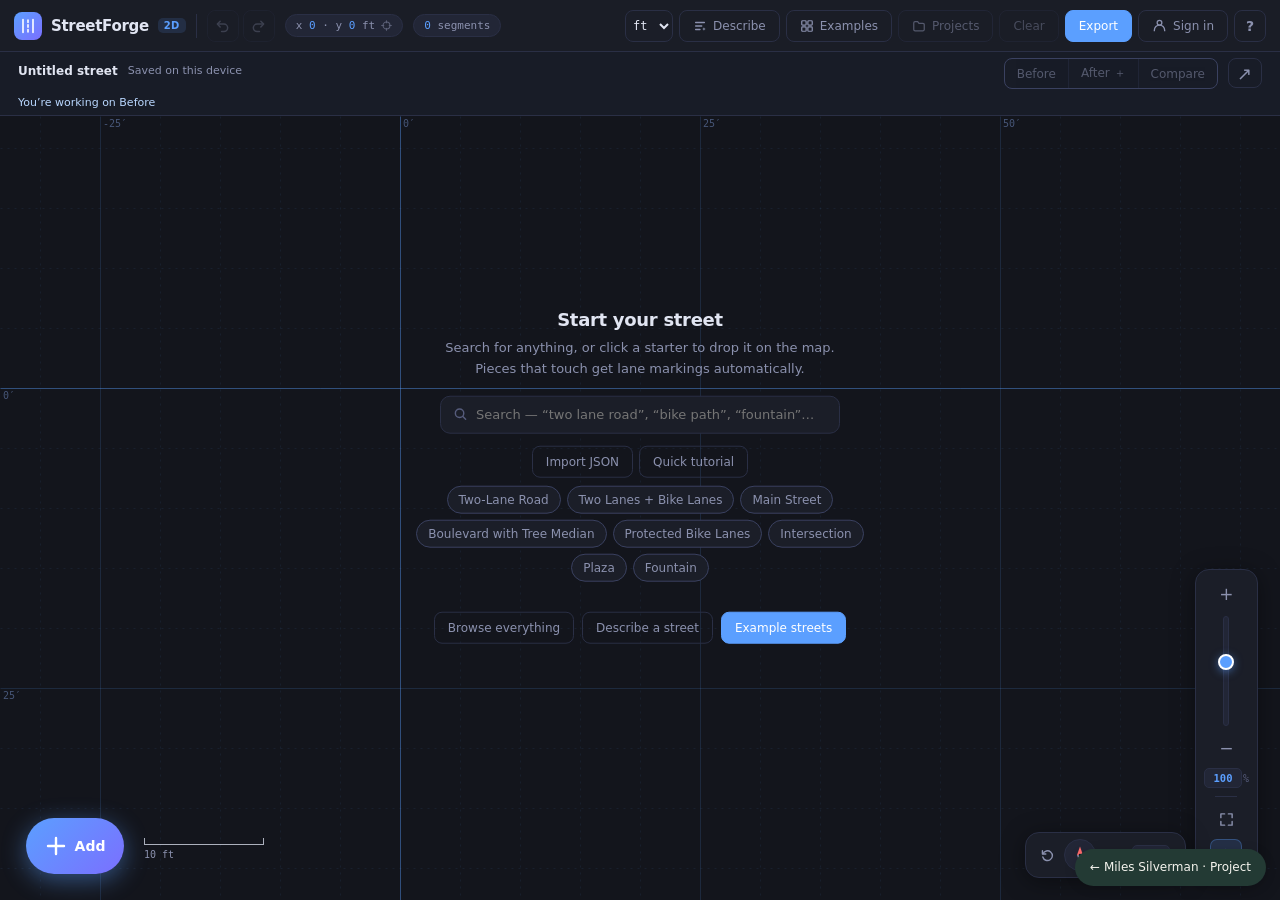
==== commit d95c2739: "Site refresh: award badges, stage chips, transportation, concepts, now, Treety pilots, Weblane plans" ====
--- a/apps/streetforge/index.html
+++ b/apps/streetforge/index.html
@@ -6001,7 +6001,7 @@
   c.fillStyle = '#1b1e28'; for (const s of [-1, 1]){ c.beginPath(); c.moveTo(0, s * 6.5); c.lineTo(-3.4, s * 2.2); c.lineTo(3.4, s * 2.2); c.closePath(); c.fill(); }
   c.restore();
   const a0 = alongStart(el), a1 = a0 + el.l;
-  pill(c, `✂  ${splitting.snap === 'mid' ? 'half  ·  ' : ''}${distanceLabel(p - a0)} | ${distanceLabel(a1 - p)}${ts.length > 1 ? `  ·  ${ts.length} pieces` : ''}`, mx, Math.min(A[1], B[1]) - 4, Math.max(A[1], B[1]) + 4);
+  pill(c, `${splitting.snap === 'mid' ? 'half  ·  ' : ''}${distanceLabel(p - a0)} | ${distanceLabel(a1 - p)}${ts.length > 1 ? `  ·  ${ts.length} pieces` : ''}`, mx, Math.min(A[1], B[1]) - 4, Math.max(A[1], B[1]) + 4);
 }
 
 // ═══════════════════════════════════════════════════════════════════════════
@@ -7215,7 +7215,7 @@
 function itemsRows(el){
   if (!hasItems(el)) return '';
   const n = elements.filter(e => e.from === el.id).length;
-  let h = row('Items', segBtns('items', [{v:'auto', l:'Automatic'}, {v:'hand', l:'✋ Place by hand', t:'Turn automatic extras into separate pieces you can drag'}], el.handPlacement ? 'hand' : 'auto', 'items'));
+  let h = row('Items', segBtns('items', [{v:'auto', l:'Automatic'}, {v:'hand', l:'Place by hand', t:'Turn automatic extras into separate pieces you can drag'}], el.handPlacement ? 'hand' : 'auto', 'items'));
   h += row('Add item', `<div class="seg chips">${contextItems(el).map(([k,l]) => `<button data-act="additem" data-val="${k}" title="${el.handPlacement ? 'Click inside this surface to add an item' : 'Place this item automatically inside the surface'}">+ ${l}</button>`).join('')}</div>`);
   h += `<button class="wide-btn" data-act="regenerate" title="Give movable automatic and added items new positions; Undo restores the previous layout">↻ Regenerate item positions</button>`;
   h += note(`${n ? `${n} individual item${n > 1 ? 's' : ''}. ` : ''}${el.handPlacement ? 'Click an item, then click inside the surface to place it.' : 'Click an item to place it automatically in a clear space. Choose Place by hand to pick its position.'} Regenerate tries new positions.`);
@@ -9720,7 +9720,7 @@
     if (tt.length) h += note('Drag the round handle at the corner to move the turn, the diamond to widen or tighten the curve.'); }
   if (pathable(el) || canShift(el) || el.pts) h += stickyEdgesRow();
   if (pathable(el)) h += `<button class="wide-btn" data-act="path" title="Click points to carry this street on — it curves round every corner (P)">〰 Carry on along a path</button>`;
-  h += `<div class="pfoot">${canSplit(el) ? '<button data-act="split" title="Cut in two (S) — drag the line to where it goes">✂ Split</button>' : ''}<button data-act="front" title="Draw this above everything at street level, intersections included (])"${el.front ? ' class="on"' : ''}>${el.front ? '✓ In front' : 'Bring to front'}</button><button data-act="back" title="Send to back ([)">Send to back</button></div>`;
+  h += `<div class="pfoot">${canSplit(el) ? '<button data-act="split" title="Cut in two (S) — drag the line to where it goes">Split</button>' : ''}<button data-act="front" title="Draw this above everything at street level, intersections included (])"${el.front ? ' class="on"' : ''}>${el.front ? '✓ In front' : 'Bring to front'}</button><button data-act="back" title="Send to back ([)">Send to back</button></div>`;
   if (!el.front && liftedOf(elements).has(el)) h += note('Drawn over the intersection automatically — it pokes into the box, so it isn’t hidden under it.', true);
   return h;
 }
@@ -9751,7 +9751,7 @@
   if (sameType){ const fw = allH ? '→' : allV ? '↑' : '↑/→', bw = allH ? '←' : allV ? '↓' : '↓/←'; h += rowsStyle(rep) + rowsType(rep, fw, bw); }
   if (els.every(canRaise)) h += row('Surface', segBtns('raised', [{v:false, l:'At street level'}, {v:true, l:'Raised'}], rep.raised));
   if (els.every(canBridge)) h += levelRow(rep, els.every(e => levelOf(e) === levelOf(els[0])) && (levelOf(els[0]) !== 'ramp' || els.every(e => e.orientation === els[0].orientation)));
-  h += row('Arrange', `<div class="seg"><button data-act="rotate" title="Rotate 90° (R)">⟳ Rotate 90°</button>${dirs.length ? '<button data-act="flip" title="Reverse each lane (F)">⇅ Flip each</button>' : ''}${els.some(canSplit) && fa != null ? '<button data-act="split" title="Cut across (S) — drag the line to where it goes">✂ Split</button>' : ''}</div>`);
+  h += row('Arrange', `<div class="seg"><button data-act="rotate" title="Rotate 90° (R)">⟳ Rotate 90°</button>${dirs.length ? '<button data-act="flip" title="Reverse each lane (F)">⇅ Flip each</button>' : ''}${els.some(canSplit) && fa != null ? '<button data-act="split" title="Cut across (S) — drag the line to where it goes">Split</button>' : ''}</div>`);
   h += row('Group', `<div class="seg">${grp ? '' : `<button data-act="group" title="Group (${MOD}G) — they select and move together">▣ Group</button>`}${els.some(e => e.group) ? `<button data-act="ungroup" title="Ungroup (⇧${MOD}G)">Ungroup</button>` : ''}</div>`);
   if (grp) h += note('Moves, snaps and turns as one. Double-click a piece to change it on its own.');
   if (els.some(pathable) || els.some(canShift)) h += stickyEdgesRow();
